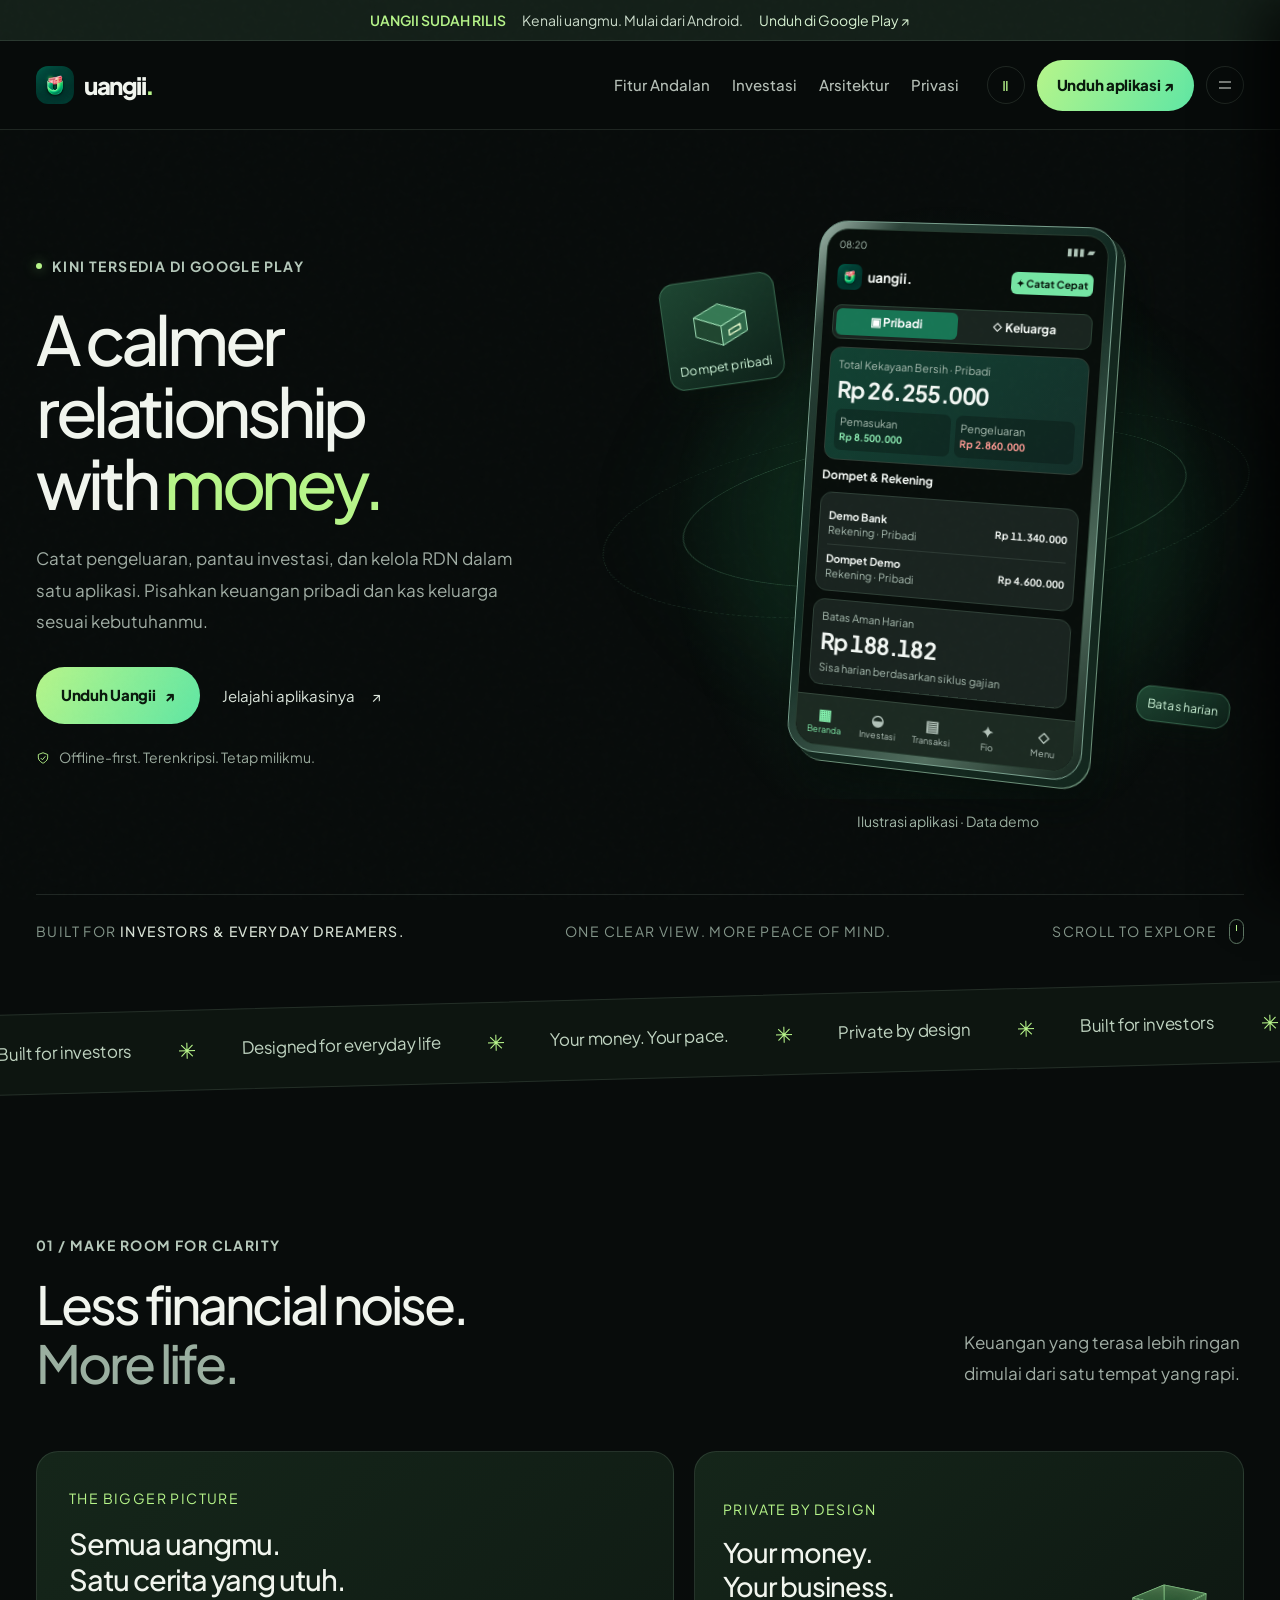
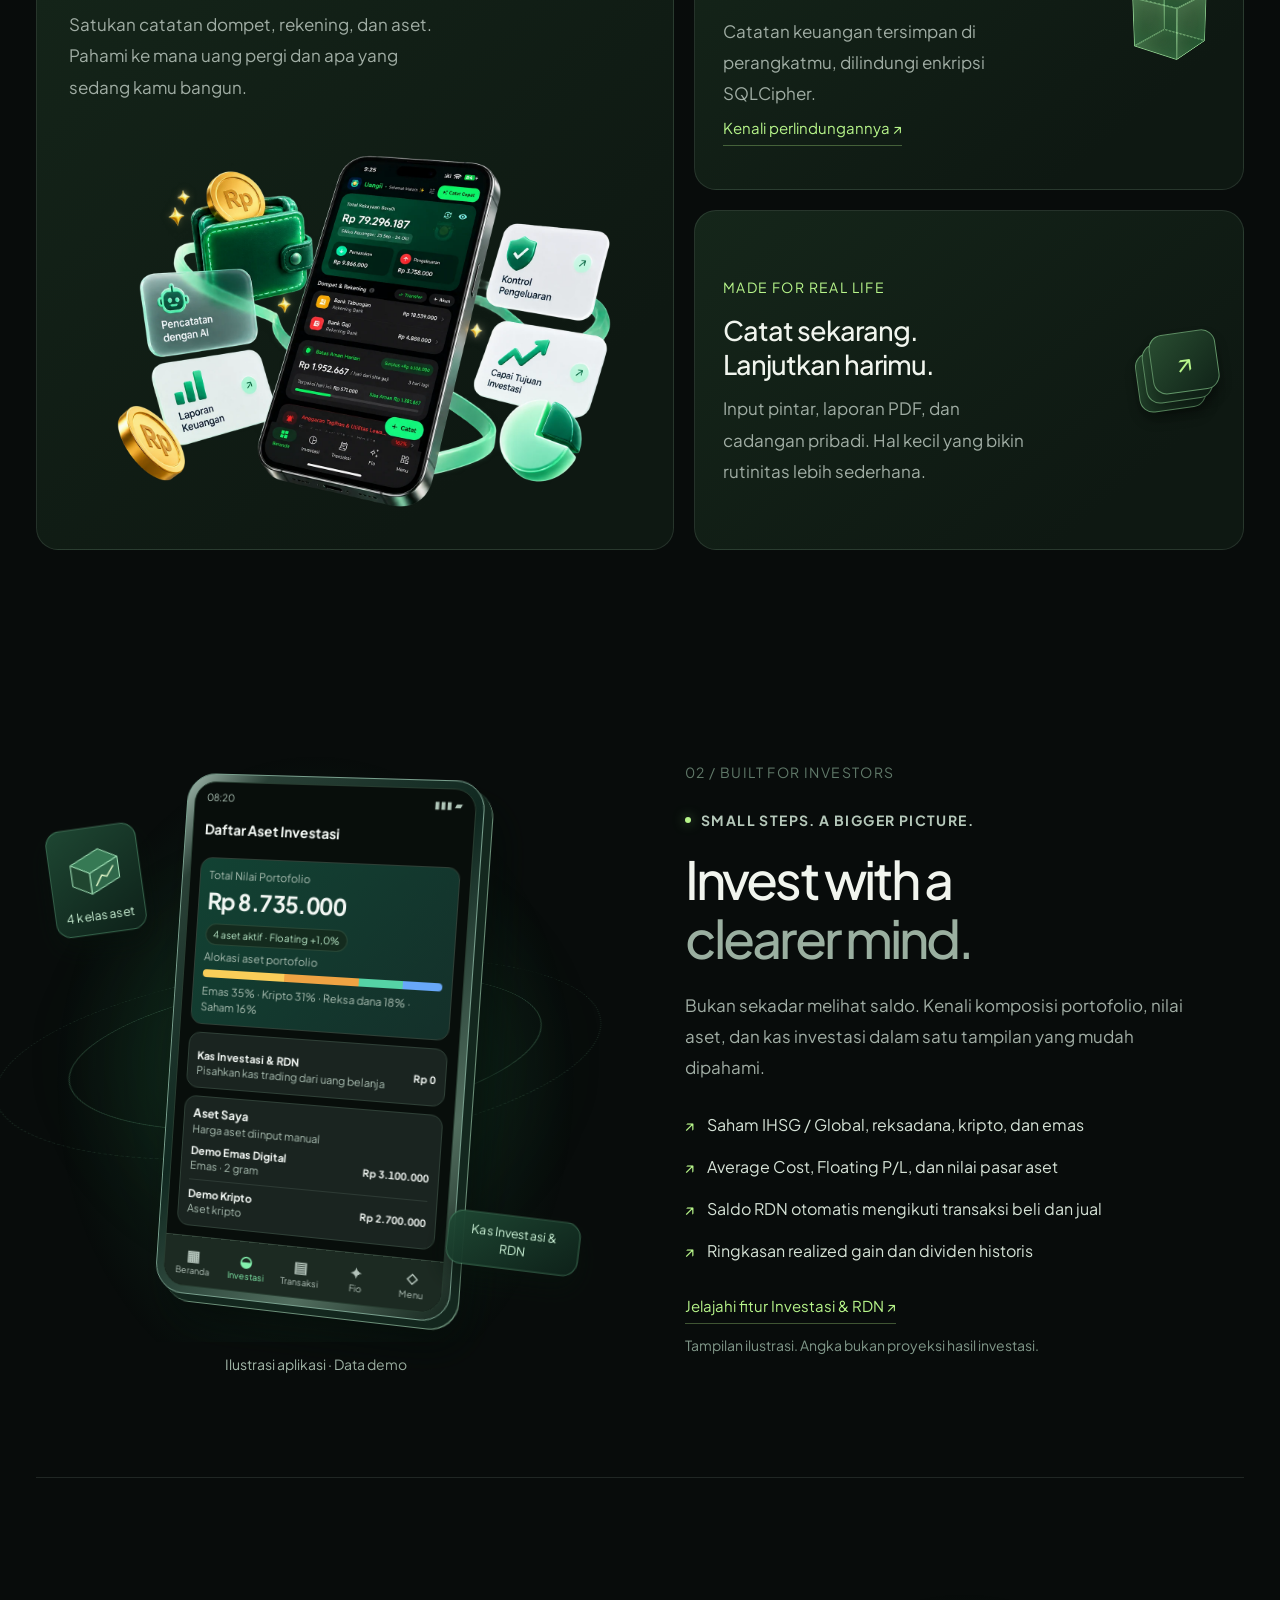
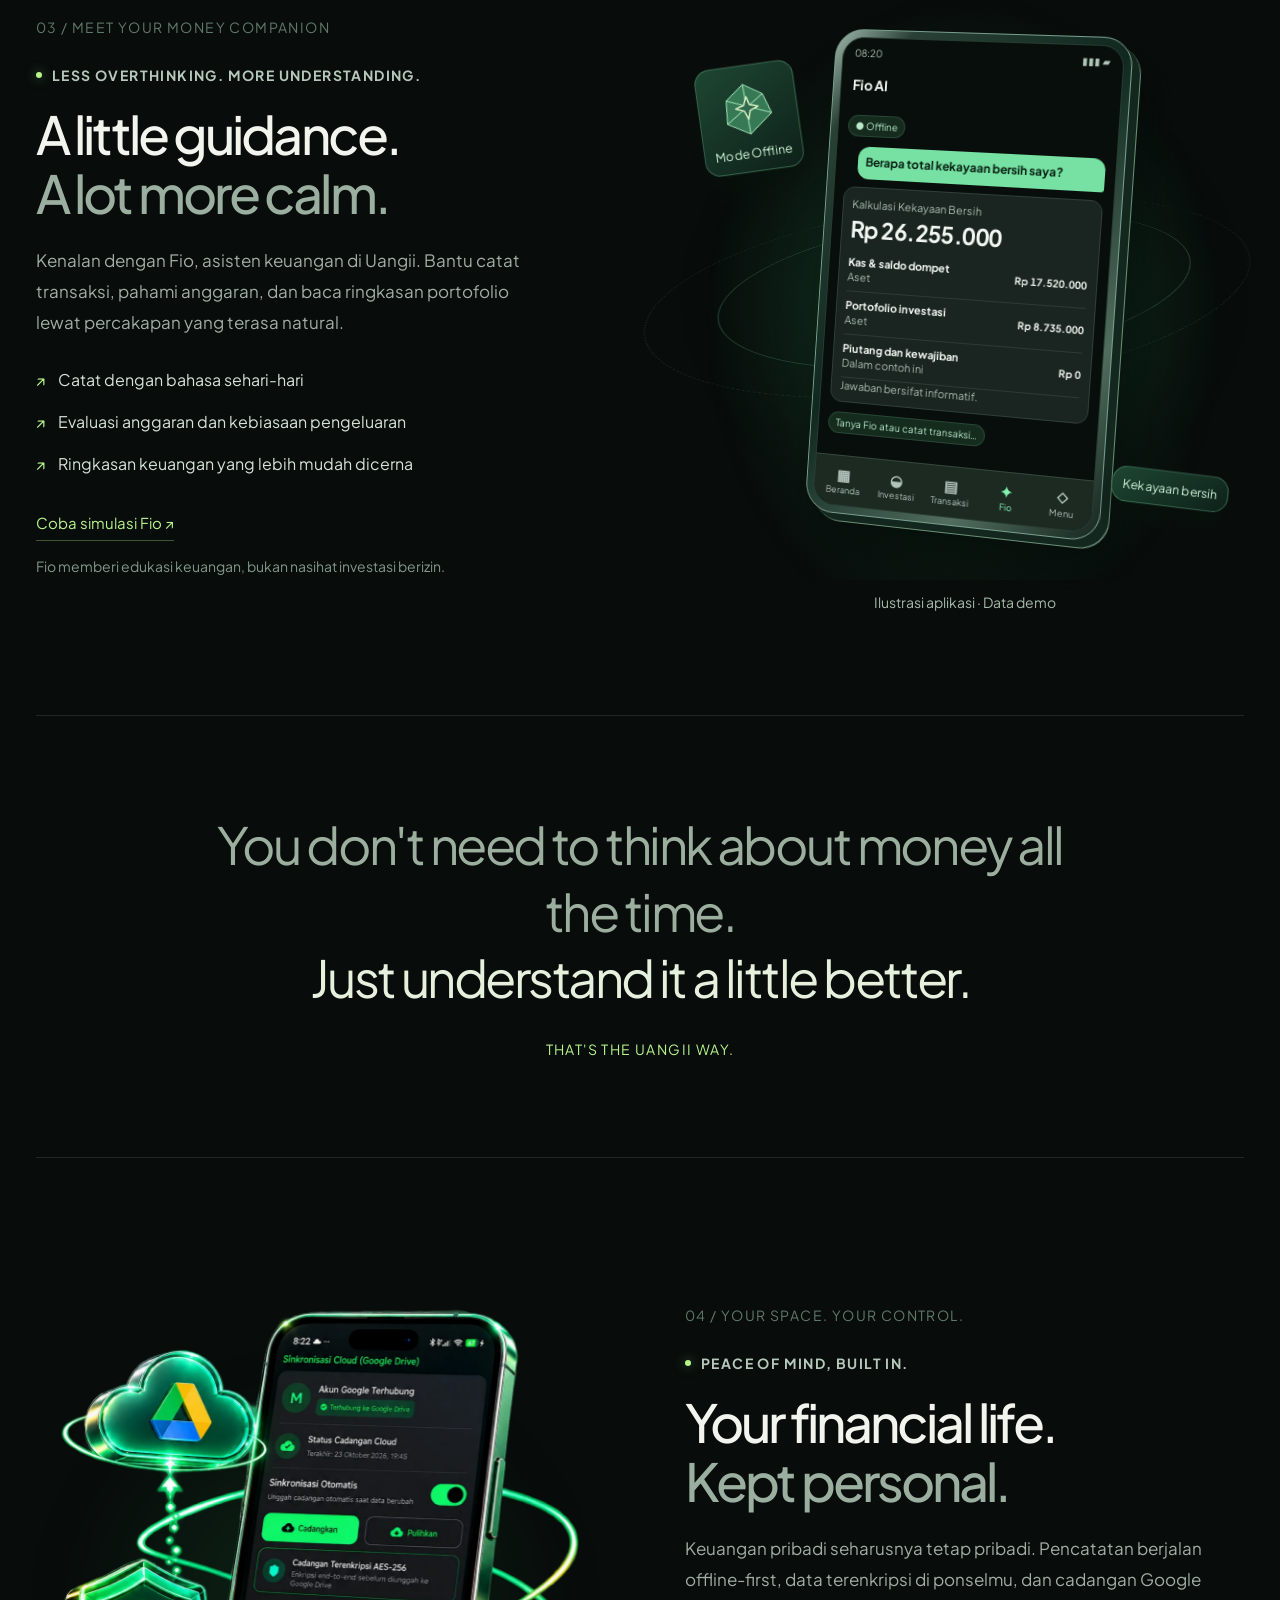
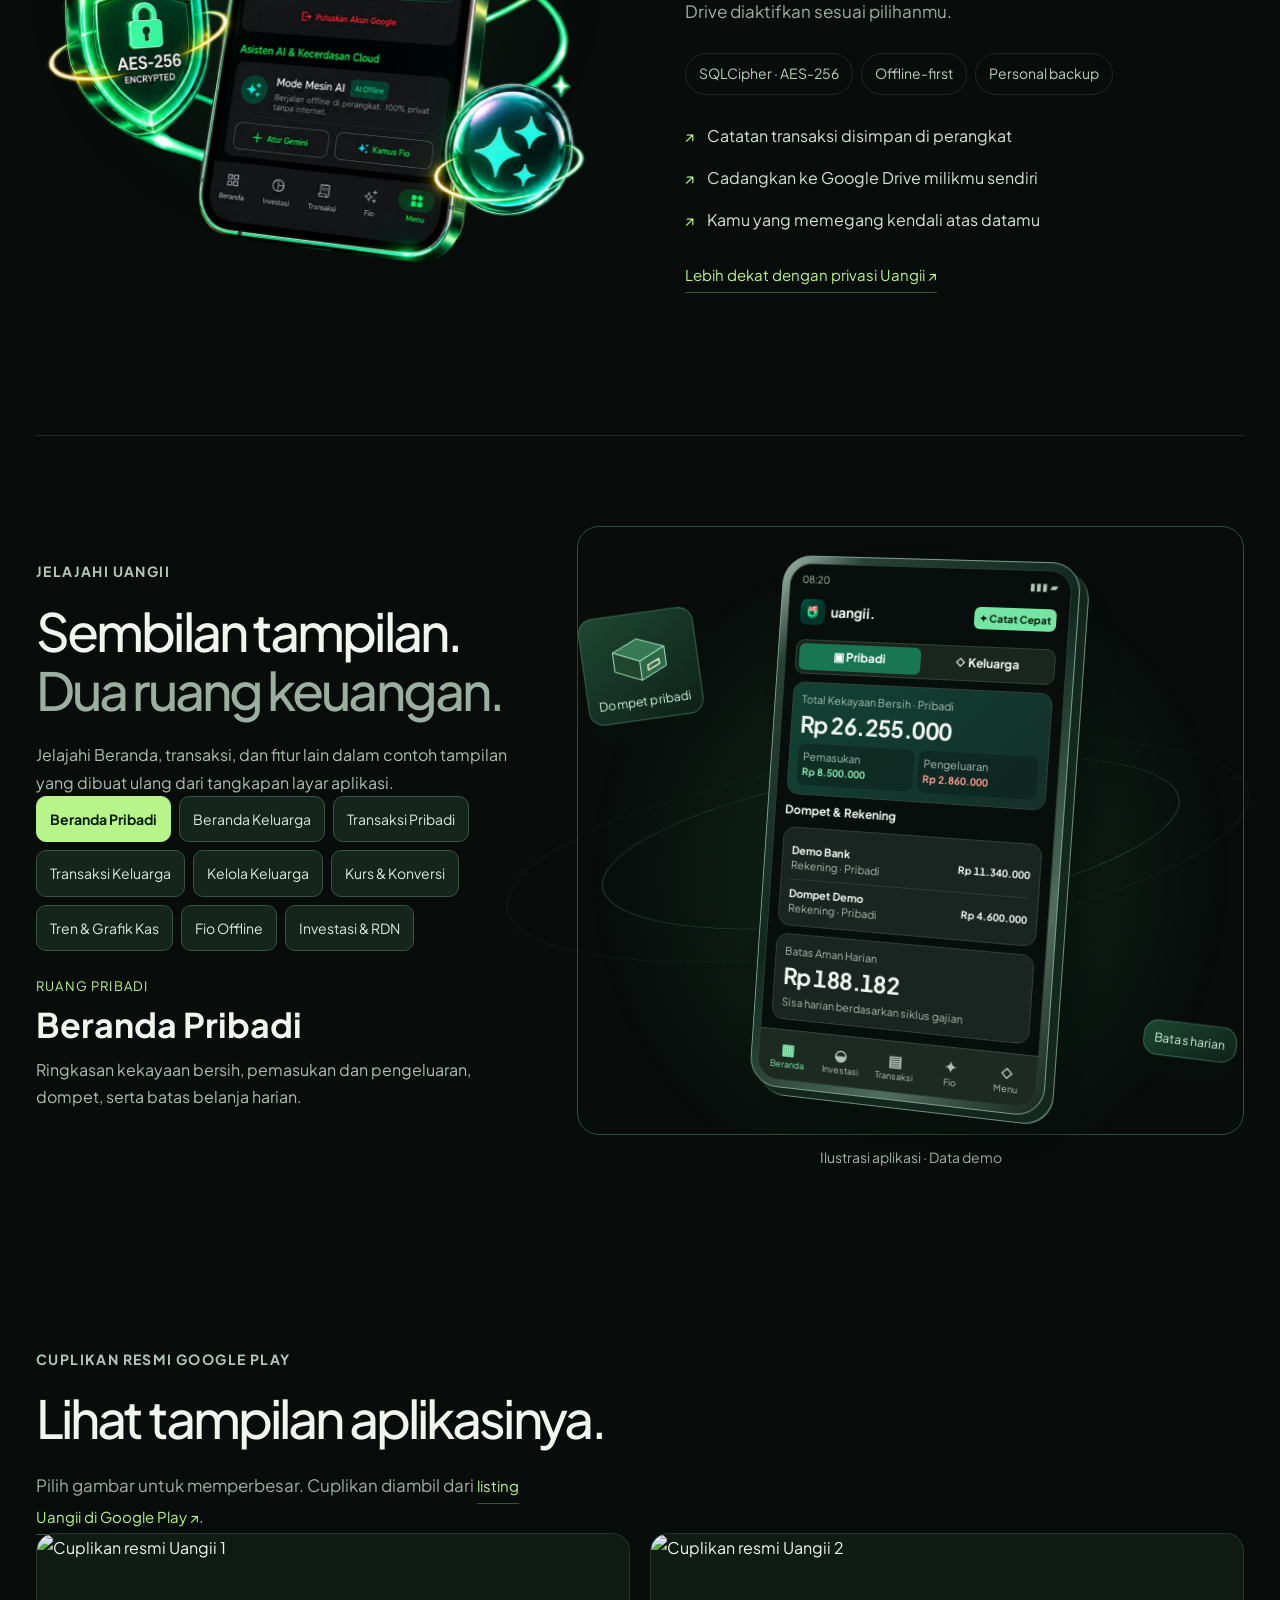
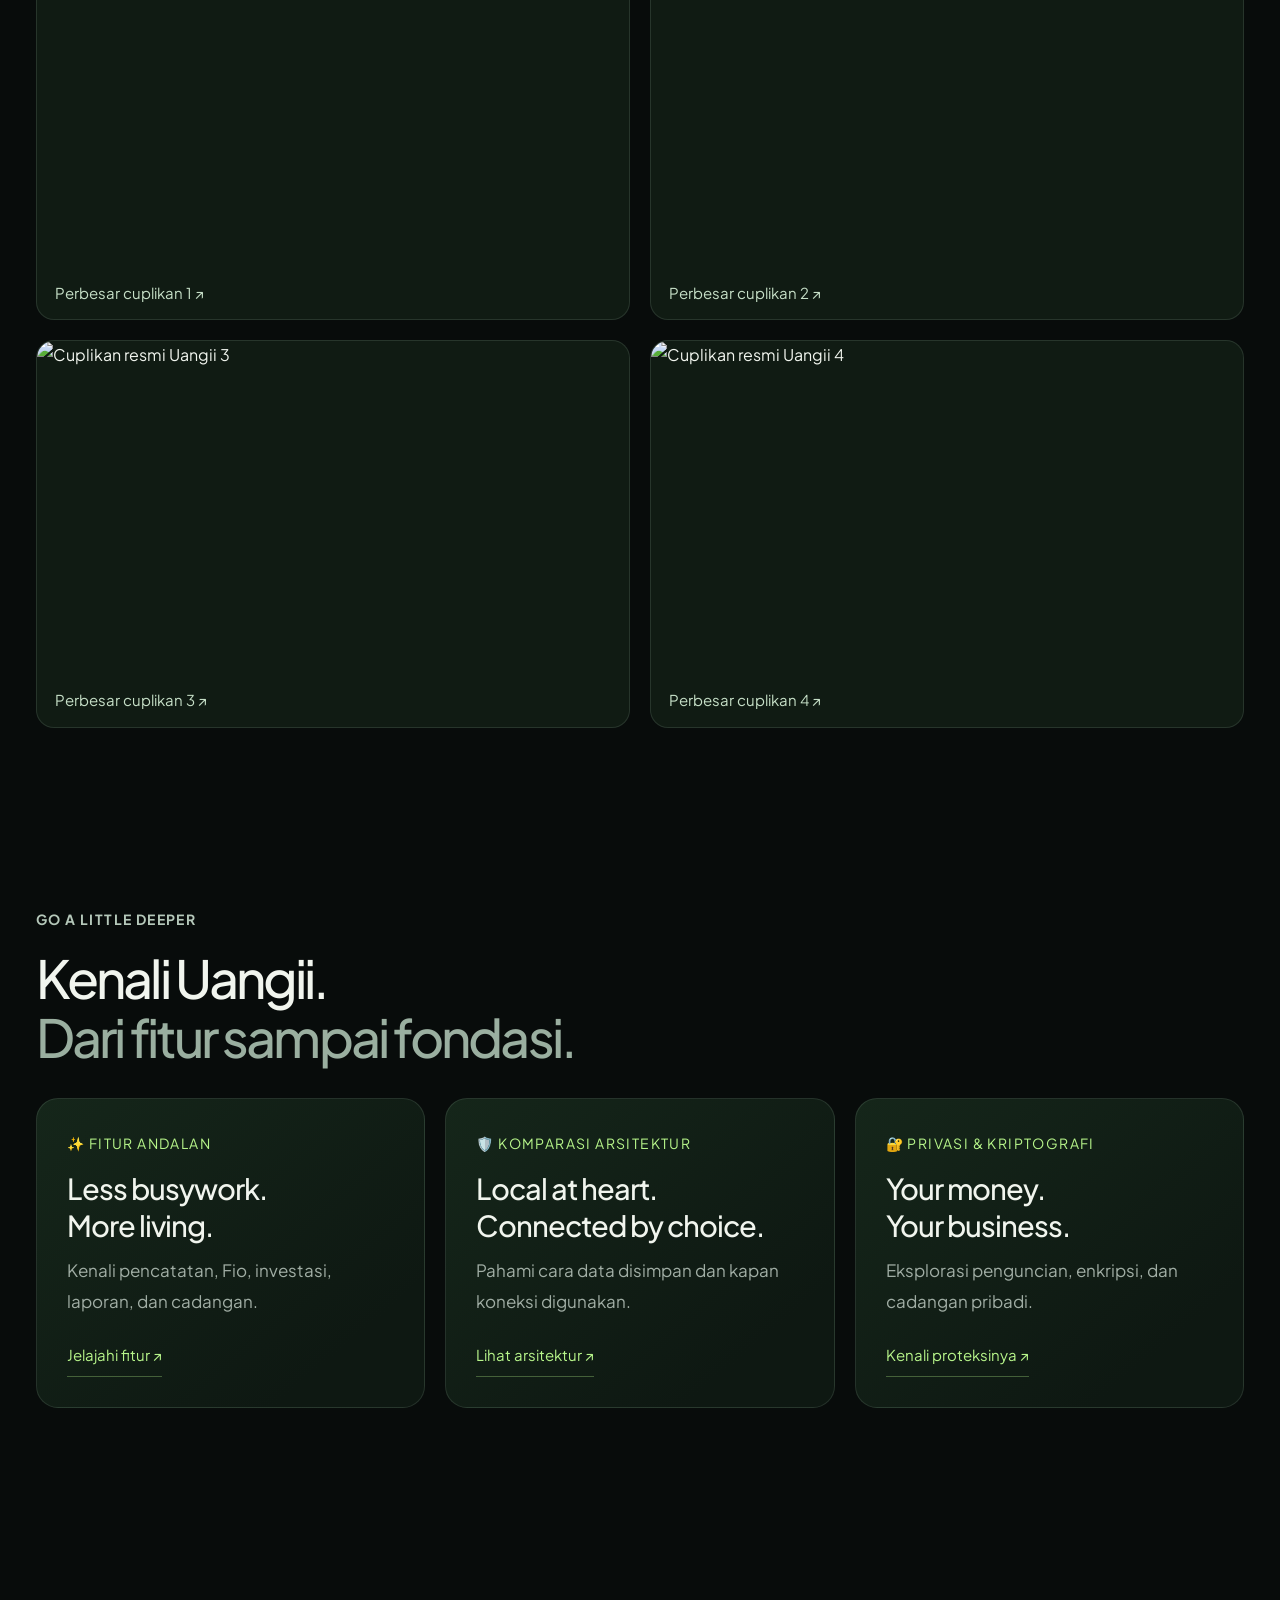
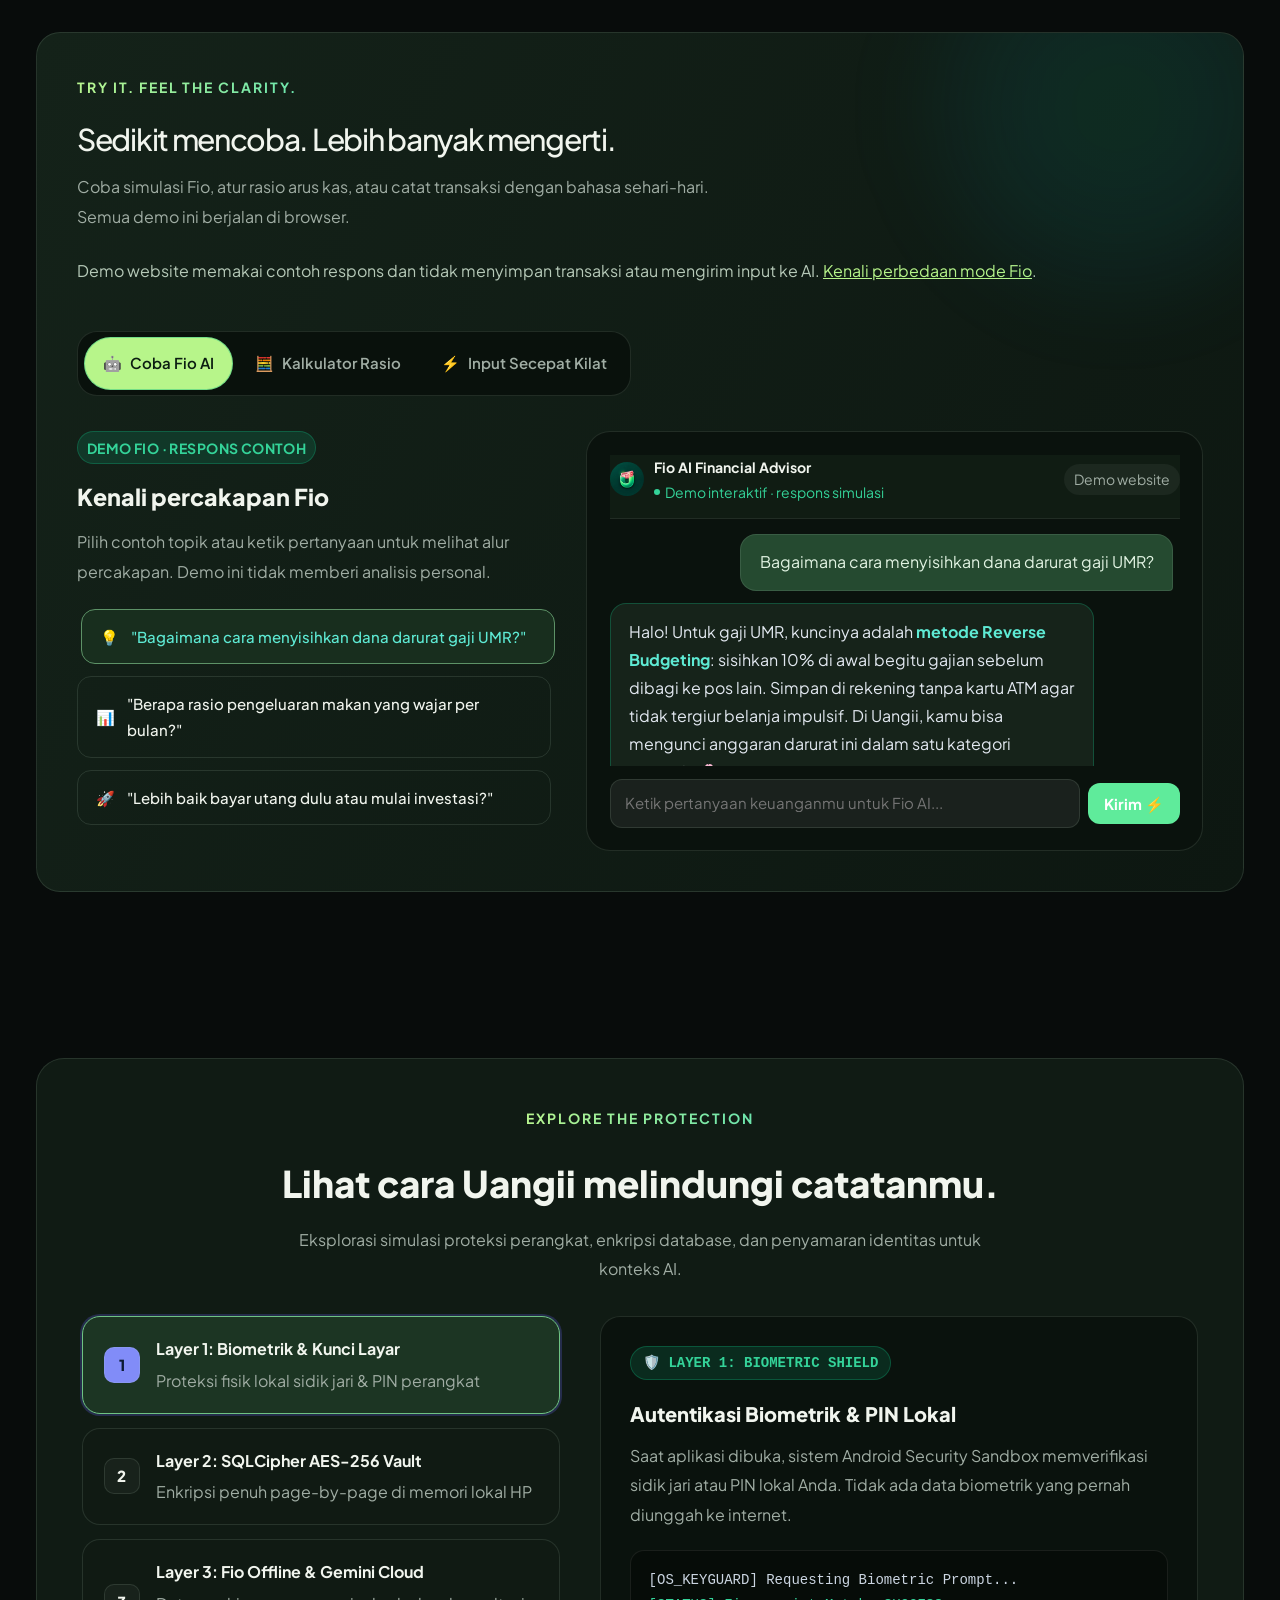
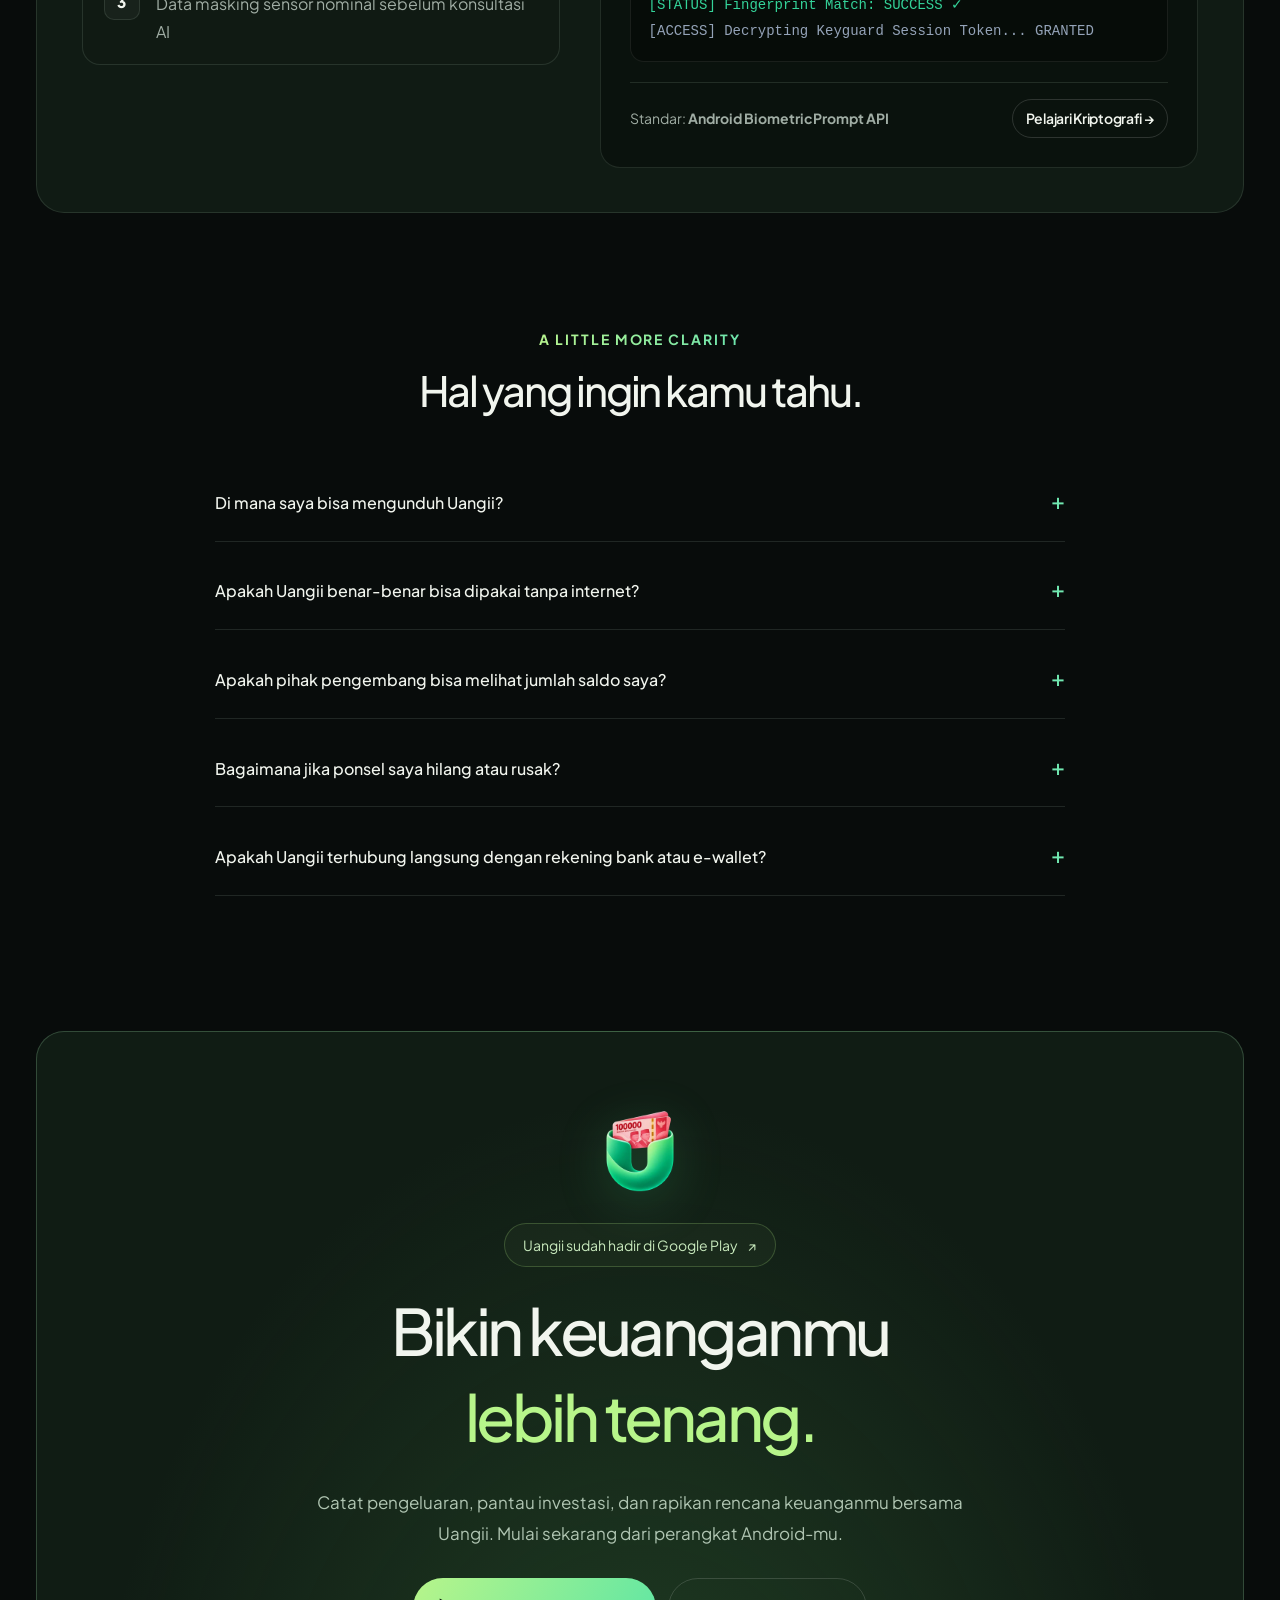
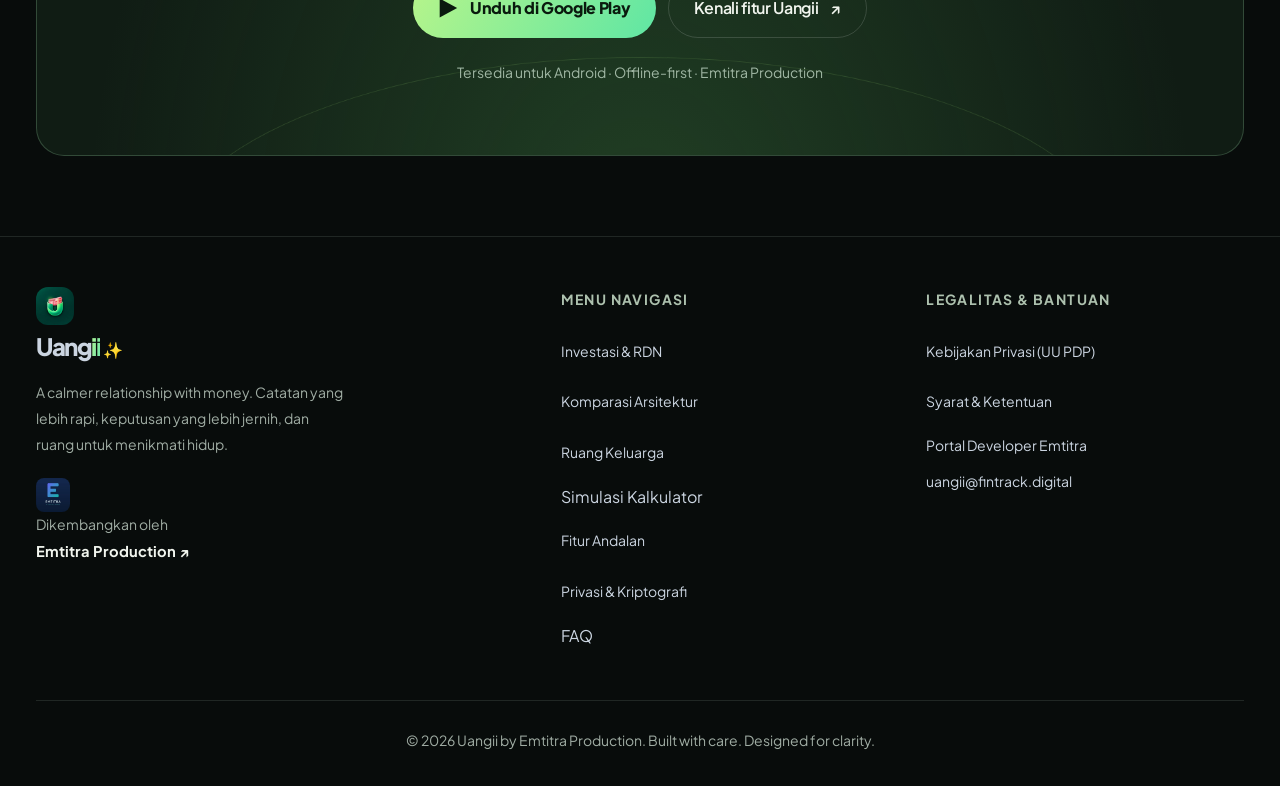
==== uangii/index.html @ e1e202ba "Add screenshot-inspired 3D Uangii product tour" ====
<!DOCTYPE html>
<html lang="id">

<head>
  <meta charset="UTF-8">
  <meta name="viewport" content="width=device-width, initial-scale=1.0, maximum-scale=5.0">
  <title>Uangii — A Calmer Relationship with Money</title>
  <meta name="description" content="A calmer relationship with money. Catat keuangan, pahami portofolio, dan temukan kejernihan bersama Uangii dan Fio AI. Offline-first, terenkripsi, tetap milikmu.">
  <meta name="theme-color" content="#080c0b">
  <meta property="og:title" content="Uangii — A Calmer Relationship with Money">
  <meta property="og:description" content="Built for investors. Designed for everyday life. Kenali uangmu dengan lebih jernih bersama Uangii.">
  <meta property="og:image" content="https://fintrack.digital/uangii/assets/brand/uangii-social.jpg">
  <meta property="og:type" content="website">
  <link rel="icon" href="assets/brand/favicon.png">

  <link rel="preconnect" href="https://fonts.googleapis.com">
  <link rel="preconnect" href="https://fonts.gstatic.com" crossorigin>
  <link href="https://fonts.googleapis.com/css2?family=Plus+Jakarta+Sans:wght@400;500;600;700;800&display=swap"
    rel="stylesheet">

  <link rel="stylesheet" href="home.css">
  <noscript><style>.reveal{opacity:1!important;transform:none!important}</style></noscript>
  <link rel="stylesheet" href="redesign.css">
  <link rel="stylesheet" href="readability.css">
<link rel="stylesheet" href="launch.css">
<link rel="canonical" href="https://fintrack.digital/uangii/">
<link rel="stylesheet" href="catalog.css">
<link rel="stylesheet" href="app-scenes.css">
<script src="app-scenes.js" defer></script>
</head>

<body>
  <div class="u-grain" aria-hidden="true"></div>
  <div class="bg-orbs">
    <div class="grid-bg"></div>
    <div class="orb a"></div>
    <div class="orb b"></div>
    <div class="orb c"></div>
  </div>

  <!-- TOP SCROLL PROGRESS BAR -->
  <div id="scrollProgressBar" class="scroll-progress-bar"></div>

  <!-- TOP ANNOUNCEMENT BAR (PRE-RELEASE NOTICE) -->
  <aside class="top-announcement" aria-label="Uangii tersedia di Google Play"><div class="wrap launch-available"><strong>UANGII SUDAH RILIS</strong><span>Kenali uangmu. Mulai dari Android.</span><a href="https://play.google.com/store/apps/details?id=com.ftrackpro.financetracker.emtitra" target="_blank" rel="noopener noreferrer">Unduh di Google Play ↗</a></div></aside>

  <header id="header"><div class="wrap nav"><a class="brand" href="#home" onclick="showTab('home')" aria-label="Uangii — Beranda"><img src="assets/brand/uangii-icon.webp" width="38" height="38" alt=""><span class="brand-name">uangii<span style="color:#b7f58a">.</span></span></a><nav class="nav-links" aria-label="Navigasi utama"><a class="nav-btn" href="fitur.html">Fitur Andalan</a><a class="nav-btn" href="investasi.html">Investasi</a><a class="nav-btn" href="arsitektur.html">Arsitektur</a><a class="nav-btn" href="privasi.html">Privasi</a></nav><div class="nav-right"><button class="u-motion" id="motionToggle" aria-label="Jeda animasi" aria-pressed="false" title="Jeda animasi">Ⅱ</button><a type="button" class="btn btn-primary nav-app-btn" href="https://play.google.com/store/apps/details?id=com.ftrackpro.financetracker.emtitra" target="_blank" rel="noopener noreferrer">Unduh aplikasi ↗</a><button class="menu-toggle" aria-label="Buka menu" onclick="toggleNav(true)"><svg viewBox="0 0 24 24" fill="none" stroke="currentColor" stroke-width="1.5" aria-hidden="true"><path d="M4 8h16M4 16h16"/></svg></button></div></div></header>

  <!-- Flyout Nav Drawer (Untuk Komputer & HP) -->
  <div class="nav-overlay" id="navOverlay" onclick="toggleNav(false)"></div>
  <aside class="nav-drawer" id="navDrawer" aria-label="Menu Navigasi">
    <div class="drawer-head">
      <div style="display:flex;align-items:center;gap:.6rem;min-width:0;">
        <img src="assets/brand/uangii-icon.webp" alt="Uangii"
          style="width:28px;height:28px;border-radius:8px;flex-shrink:0;">
        <strong style="font-size:1.05rem;white-space:nowrap;font-weight:800;letter-spacing:-.01em;">
          <span>Uang<span class="grad-text">ii</span></span> <span
            style="font-size:.9rem;color:var(--muted);font-weight:600;margin-left:.25rem;">Menu</span>
        </strong>
      </div>
      <button class="drawer-close" aria-label="Tutup Menu" onclick="toggleNav(false)">✕</button>
    </div>
    <div class="drawer-menu">
<a class="drawer-item" href="investasi.html"><span class="icon" aria-hidden="true">↗</span> Investasi &amp; RDN</a>
      <button class="drawer-item active" id="btn-home" onclick="showTab('home')"><span class="icon">🏠</span>
        Beranda</button>
      <a class="drawer-item" id="btn-drawer-fitur" href="fitur.html"><span class="icon">✨</span>
        Fitur Andalan</a>
      <a class="drawer-item" id="btn-drawer-komparasi" href="arsitektur.html"><span
          class="icon">🛡️</span> Komparasi Arsitektur</a>
      <a class="drawer-item" id="btn-drawer-keamanan" href="privasi.html"><span
          class="icon">🔐</span> Privasi & Kriptografi</a>
      <button class="drawer-item" onclick="goSection('interactive-studio')"><span class="icon">✨</span> Interactive Studio</button>
      <button class="drawer-item" onclick="goSection('faq')"><span class="icon">❓</span> Tanya Jawab (FAQ)</button>
      <a class="drawer-item" id="btn-privacy" href="kebijakan-privasi.html"><span class="icon">📜</span> Kebijakan
        Privasi</a>
      <a class="drawer-item" id="btn-terms" href="ketentuan.html"><span class="icon">⚖️</span> Syarat &
        Ketentuan</a>
    </div>
    <div class="drawer-foot">
      <a class="btn btn-primary" style="width:100%;font-size:.9rem;padding:.75rem;" href="https://play.google.com/store/apps/details?id=com.ftrackpro.financetracker.emtitra" target="_blank" rel="noopener noreferrer">Dapatkan Aplikasi 🚀</a>
      <a class="dev-badge" href="../" style="margin-top:0;justify-content:center;width:100%;"
        title="Kunjungi Website Developer Emtitra Production">
        <img src="assets/logo dev.jpg" alt="Emtitra Production" style="width:24px!important;height:24px!important;">
        <span style="font-size:.875rem;font-weight:600;color:var(--text);">Emtitra Production ↗</span>
      </a>
    </div>
  </aside>

  <main><div class="wrap legacy-document" id="privacy">Dokumen dipindahkan ke <a href="kebijakan-privasi.html">Kebijakan Privasi Uangii</a>.</div><div class="wrap legacy-document" id="terms">Dokumen dipindahkan ke <a href="ketentuan.html">Ketentuan Layanan Uangii</a>.</div>
    <!-- ================= HOME ================= -->
    <div id="section-home" class="page active">
  <div class="wrap">
    <section class="u-hero" aria-labelledby="heroTitle">
      <div class="u-hero-copy reveal">
        <span class="u-eyebrow"><i class="u-dot" aria-hidden="true"></i> KINI TERSEDIA DI GOOGLE PLAY</span>
        <h1 id="heroTitle">A calmer<br>relationship<br>with <em>money.</em></h1>
        <p>Catat pengeluaran, pantau investasi, dan kelola RDN dalam satu aplikasi. Pisahkan keuangan pribadi dan kas keluarga sesuai kebutuhanmu.</p>
        <div class="u-actions"><a class="btn btn-primary" href="https://play.google.com/store/apps/details?id=com.ftrackpro.financetracker.emtitra" target="_blank" rel="noopener noreferrer">Unduh Uangii <span aria-hidden="true">↗</span></a><button class="u-text-link" onclick="goSection('product-tour')">Jelajahi aplikasinya <span aria-hidden="true">↗</span></button></div>
        <div class="u-hero-note"><svg viewBox="0 0 24 24" fill="none" stroke="currentColor" stroke-width="1.6" aria-hidden="true"><path d="M12 3 4 6v6c0 5 8 9 8 9s8-4 8-9V6Z"/><path d="m8 12 3 3 5-6"/></svg> Offline-first. Terenkripsi. Tetap milikmu.</div>
      </div>
      <div class="us-mount u-hero-art"><div data-app-scene="personal"><p class="us-example">Ilustrasi tampilan aplikasi Uangii.</p></div><p class="us-art-note">Ilustrasi aplikasi · Data demo</p></div>
    </section>
    <div class="u-hero-bottom"><span>BUILT FOR <strong>INVESTORS & EVERYDAY DREAMERS.</strong></span><span>ONE CLEAR VIEW. MORE PEACE OF MIND.</span><span class="u-scroll-label">SCROLL TO EXPLORE <i aria-hidden="true"></i></span></div>
  </div>
  <div class="u-marquee" aria-label="Built for investors. Designed for everyday life. Your money. Your pace. Private by design."><div class="u-marquee-track" aria-hidden="true"><div class="u-marquee-set"><span>Built for investors</span><b>✳</b><span>Designed for everyday life</span><b>✳</b><span>Your money. Your pace.</span><b>✳</b><span>Private by design</span><b>✳</b></div><div class="u-marquee-set"><span>Built for investors</span><b>✳</b><span>Designed for everyday life</span><b>✳</b><span>Your money. Your pace.</span><b>✳</b><span>Private by design</span><b>✳</b></div></div></div>
  <section class="wrap u-section" id="fitur">
    <div class="u-heading-row reveal"><div class="u-section-heading"><span class="u-eyebrow">01 / MAKE ROOM FOR CLARITY</span><h2>Less financial noise.<br><em>More life.</em></h2></div><p>Keuangan yang terasa lebih ringan dimulai dari satu tempat yang rapi.</p></div>
    <div class="u-overview-grid">
      <article class="u-panel u-panel-main reveal"><div class="u-panel-copy"><small>The bigger picture</small><h3>Semua uangmu.<br>Satu cerita yang utuh.</h3><p>Satukan catatan dompet, rekening, dan aset. Pahami ke mana uang pergi dan apa yang sedang kamu bangun.</p></div><img src="assets/redesign/fintech-overview.webp" alt="Ilustrasi 3D Uangii untuk pencatatan, laporan keuangan, kontrol pengeluaran, dan tujuan investasi" width="1536" height="1024" loading="lazy" decoding="async"></article>
      <div class="u-panel-stack"><article class="u-panel u-mini-panel reveal u-delay"><div class="u-panel-copy"><small>Private by design</small><h3>Your money.<br>Your business.</h3><p>Catatan keuangan tersimpan di perangkatmu, dilindungi enkripsi SQLCipher.</p><button class="u-story-link" onclick="goSection('keamanan')">Kenali perlindungannya ↗</button></div><div class="u-glyph" aria-hidden="true"><div class="u-cube"><span></span><span></span><span></span><span></span><span></span><span></span></div></div></article><article class="u-panel u-mini-panel reveal u-delay"><div class="u-panel-copy"><small>Made for real life</small><h3>Catat sekarang.<br>Lanjutkan harimu.</h3><p>Input pintar, laporan PDF, dan cadangan pribadi. Hal kecil yang bikin rutinitas lebih sederhana.</p></div><div class="u-glyph" aria-hidden="true"><div class="u-stack-icon"><i></i><i></i><i>↗</i></div></div></article></div>
    </div>
  </section>
  <div class="wrap">
    <section class="u-story" id="investasi"><div class="us-mount u-story-image"><div data-app-scene="investments"><p class="us-example">Ilustrasi tampilan aplikasi Uangii.</p></div><p class="us-art-note">Ilustrasi aplikasi · Data demo</p></div><div class="u-story-copy reveal"><span class="u-section-number">02 / BUILT FOR INVESTORS</span><span class="u-eyebrow"><i class="u-dot" aria-hidden="true"></i> SMALL STEPS. A BIGGER PICTURE.</span><h2>Invest with a<br><em>clearer mind.</em></h2><p>Bukan sekadar melihat saldo. Kenali komposisi portofolio, nilai aset, dan kas investasi dalam satu tampilan yang mudah dipahami.</p><ul class="u-story-list"><li>Saham IHSG / Global, reksadana, kripto, dan emas</li><li>Average Cost, Floating P/L, dan nilai pasar aset</li><li>Saldo RDN otomatis mengikuti transaksi beli dan jual</li><li>Ringkasan realized gain dan dividen historis</li></ul><a class="u-story-link" href="investasi.html">Jelajahi fitur Investasi &amp; RDN ↗</a><small class="u-caption">Tampilan ilustrasi. Angka bukan proyeksi hasil investasi.</small></div></section>
    <section class="u-story" id="fio"><div class="u-story-copy reveal"><span class="u-section-number">03 / MEET YOUR MONEY COMPANION</span><span class="u-eyebrow"><i class="u-dot" aria-hidden="true"></i> LESS OVERTHINKING. MORE UNDERSTANDING.</span><h2>A little guidance.<br><em>A lot more calm.</em></h2><p>Kenalan dengan Fio, asisten keuangan di Uangii. Bantu catat transaksi, pahami anggaran, dan baca ringkasan portofolio lewat percakapan yang terasa natural.</p><ul class="u-story-list"><li>Catat dengan bahasa sehari-hari</li><li>Evaluasi anggaran dan kebiasaan pengeluaran</li><li>Ringkasan keuangan yang lebih mudah dicerna</li></ul><button class="u-story-link" onclick="goSection('interactive-studio')">Coba simulasi Fio ↗</button><small class="u-caption">Fio memberi edukasi keuangan, bukan nasihat investasi berizin.</small></div><div class="us-mount u-story-image"><div data-app-scene="fio"><p class="us-example">Ilustrasi tampilan aplikasi Uangii.</p></div><p class="us-art-note">Ilustrasi aplikasi · Data demo</p></div></section>
    <div class="u-quote reveal"><p>You don't need to think about money all the time.<br><em>Just understand it a little better.</em></p><span>THAT'S THE UANGII WAY.</span></div>
    <section class="u-story" id="keamanan"><div class="u-story-image reveal"><div class="u-tilt" data-tilt><img src="assets/redesign/cloud-security.webp" width="1122" height="1402" alt="Ilustrasi 3D pencadangan Google Drive dan proteksi enkripsi AES-256 Uangii" loading="lazy" decoding="async"></div></div><div class="u-story-copy reveal"><span class="u-section-number">04 / YOUR SPACE. YOUR CONTROL.</span><span class="u-eyebrow"><i class="u-dot" aria-hidden="true"></i> PEACE OF MIND, BUILT IN.</span><h2>Your financial life.<br><em>Kept personal.</em></h2><p>Keuangan pribadi seharusnya tetap pribadi. Pencatatan berjalan offline-first, data terenkripsi di ponselmu, dan cadangan Google Drive diaktifkan sesuai pilihanmu.</p><div class="u-chip-row"><span class="u-chip">SQLCipher · AES-256</span><span class="u-chip">Offline-first</span><span class="u-chip">Personal backup</span></div><ul class="u-story-list"><li>Catatan transaksi disimpan di perangkat</li><li>Cadangkan ke Google Drive milikmu sendiri</li><li>Kamu yang memegang kendali atas datamu</li></ul><a class="u-story-link" href="privasi.html">Lebih dekat dengan privasi Uangii ↗</a></div></section>
  </div>
  <section class="wrap u-section us-tour" id="product-tour" data-app-tour="personal family transactions familyTransactions members exchange trend fio investments" aria-labelledby="product-tour-title">
<div class="us-tour-layout"><div class="us-tour-copy"><span class="u-eyebrow">JELAJAHI UANGII</span><h2 id="product-tour-title">Sembilan tampilan.<br><em>Dua ruang keuangan.</em></h2><p class="us-example">Jelajahi Beranda, transaksi, dan fitur lain dalam contoh tampilan yang dibuat ulang dari tangkapan layar aplikasi.</p><div class="us-tour-controls" data-tour-controls role="group" aria-label="Pilih tampilan aplikasi" hidden></div><div class="us-tour-summary" data-tour-summary aria-live="polite" aria-atomic="true"><small>ILUSTRASI TAMPILAN</small><h3>Kenali Uangii</h3><p>Pilih layar untuk melihat contoh fitur.</p></div></div><div class="us-tour-view"><div data-tour-view><p class="us-example">Lihat <a class="u-story-link" href="https://play.google.com/store/apps/details?id=com.ftrackpro.financetracker.emtitra">cuplikan aplikasi di Google Play ↗</a>.</p></div><p class="us-art-note">Ilustrasi aplikasi · Data demo</p></div></div></section>

  <section class="wrap u-section" id="cuplikan"><div class="u-section-heading"><span class="u-eyebrow">CUPLIKAN RESMI GOOGLE PLAY</span><h2>Lihat tampilan aplikasinya.</h2><p>Pilih gambar untuk memperbesar. Cuplikan diambil dari <a class="u-story-link" href="https://play.google.com/store/apps/details?id=com.ftrackpro.financetracker.emtitra" target="_blank" rel="noopener noreferrer">listing Uangii di Google Play ↗</a>.</p></div><div class="release-gallery"><a data-release-screenshot href="https://play-lh.googleusercontent.com/rNmimVb8h2ekdaIfUhZ_w8ro6B5Y6vFiic3ANP41Wc02xAQgn8G97sagfG0-M6-faQcRqDS6omAXez8e4kZYNw=w1052-h592"><img src="https://play-lh.googleusercontent.com/rNmimVb8h2ekdaIfUhZ_w8ro6B5Y6vFiic3ANP41Wc02xAQgn8G97sagfG0-M6-faQcRqDS6omAXez8e4kZYNw=w526-h296" srcset="https://play-lh.googleusercontent.com/rNmimVb8h2ekdaIfUhZ_w8ro6B5Y6vFiic3ANP41Wc02xAQgn8G97sagfG0-M6-faQcRqDS6omAXez8e4kZYNw=w526-h296 526w, https://play-lh.googleusercontent.com/rNmimVb8h2ekdaIfUhZ_w8ro6B5Y6vFiic3ANP41Wc02xAQgn8G97sagfG0-M6-faQcRqDS6omAXez8e4kZYNw=w1052-h592 1052w" sizes="(max-width:600px) calc(100vw - 40px), (max-width:1280px) 46vw, 590px" width="526" height="296" loading="lazy" decoding="async" alt="Cuplikan resmi Uangii 1"><span>Perbesar cuplikan 1 ↗</span></a><a data-release-screenshot href="https://play-lh.googleusercontent.com/Oy9njPpzve_ZHtY4w_5QipOHuwxuDFcnLx6-6y8ToA_FlvrafIKPTYeGEXyPVaEGu1KZEIeEoo0j4Z9bh2Vqrg=w1052-h592"><img src="https://play-lh.googleusercontent.com/Oy9njPpzve_ZHtY4w_5QipOHuwxuDFcnLx6-6y8ToA_FlvrafIKPTYeGEXyPVaEGu1KZEIeEoo0j4Z9bh2Vqrg=w526-h296" srcset="https://play-lh.googleusercontent.com/Oy9njPpzve_ZHtY4w_5QipOHuwxuDFcnLx6-6y8ToA_FlvrafIKPTYeGEXyPVaEGu1KZEIeEoo0j4Z9bh2Vqrg=w526-h296 526w, https://play-lh.googleusercontent.com/Oy9njPpzve_ZHtY4w_5QipOHuwxuDFcnLx6-6y8ToA_FlvrafIKPTYeGEXyPVaEGu1KZEIeEoo0j4Z9bh2Vqrg=w1052-h592 1052w" sizes="(max-width:600px) calc(100vw - 40px), (max-width:1280px) 46vw, 590px" width="526" height="296" loading="lazy" decoding="async" alt="Cuplikan resmi Uangii 2"><span>Perbesar cuplikan 2 ↗</span></a><a data-release-screenshot href="https://play-lh.googleusercontent.com/zPYV7wwlO4Z93QlI7KpL6GPkL2aJiam3dpzpgdoL8Kl8yzr5V6LYv1mA6Rcv7VKWgslyS5p-L6WMpq1Uj9NK=w1052-h592"><img src="https://play-lh.googleusercontent.com/zPYV7wwlO4Z93QlI7KpL6GPkL2aJiam3dpzpgdoL8Kl8yzr5V6LYv1mA6Rcv7VKWgslyS5p-L6WMpq1Uj9NK=w526-h296" srcset="https://play-lh.googleusercontent.com/zPYV7wwlO4Z93QlI7KpL6GPkL2aJiam3dpzpgdoL8Kl8yzr5V6LYv1mA6Rcv7VKWgslyS5p-L6WMpq1Uj9NK=w526-h296 526w, https://play-lh.googleusercontent.com/zPYV7wwlO4Z93QlI7KpL6GPkL2aJiam3dpzpgdoL8Kl8yzr5V6LYv1mA6Rcv7VKWgslyS5p-L6WMpq1Uj9NK=w1052-h592 1052w" sizes="(max-width:600px) calc(100vw - 40px), (max-width:1280px) 46vw, 590px" width="526" height="296" loading="lazy" decoding="async" alt="Cuplikan resmi Uangii 3"><span>Perbesar cuplikan 3 ↗</span></a><a data-release-screenshot href="https://play-lh.googleusercontent.com/y1V9uVhPDbfsl4egYgWM-P6P8N22RrjXfmujiRytIo6TqbZLjsKjwSXx_4eOSv4g4U-JYsqEHnZI9QlUa6ndcg=w1052-h592"><img src="https://play-lh.googleusercontent.com/y1V9uVhPDbfsl4egYgWM-P6P8N22RrjXfmujiRytIo6TqbZLjsKjwSXx_4eOSv4g4U-JYsqEHnZI9QlUa6ndcg=w526-h296" srcset="https://play-lh.googleusercontent.com/y1V9uVhPDbfsl4egYgWM-P6P8N22RrjXfmujiRytIo6TqbZLjsKjwSXx_4eOSv4g4U-JYsqEHnZI9QlUa6ndcg=w526-h296 526w, https://play-lh.googleusercontent.com/y1V9uVhPDbfsl4egYgWM-P6P8N22RrjXfmujiRytIo6TqbZLjsKjwSXx_4eOSv4g4U-JYsqEHnZI9QlUa6ndcg=w1052-h592 1052w" sizes="(max-width:600px) calc(100vw - 40px), (max-width:1280px) 46vw, 590px" width="526" height="296" loading="lazy" decoding="async" alt="Cuplikan resmi Uangii 4"><span>Perbesar cuplikan 4 ↗</span></a></div><dialog class="release-lightbox" id="releaseScreenshotDialog" aria-label="Cuplikan aplikasi Uangii"><form method="dialog"><button type="submit" class="btn btn-ghost" autofocus>Tutup cuplikan</button></form><img alt=""></dialog></section><section class="wrap u-section" id="explore-pages"><div class="u-section-heading"><span class="u-eyebrow">GO A LITTLE DEEPER</span><h2>Kenali Uangii.<br><em>Dari fitur sampai fondasi.</em></h2></div><div class="u-page-links"><article class="u-panel"><div class="u-panel-copy"><small>✨ Fitur Andalan</small><h3>Less busywork.<br>More living.</h3><p>Kenali pencatatan, Fio, investasi, laporan, dan cadangan.</p><a class="u-story-link" href="fitur.html">Jelajahi fitur ↗</a></div></article><article class="u-panel"><div class="u-panel-copy"><small>🛡️ Komparasi Arsitektur</small><h3>Local at heart.<br>Connected by choice.</h3><p>Pahami cara data disimpan dan kapan koneksi digunakan.</p><a class="u-story-link" href="arsitektur.html">Lihat arsitektur ↗</a></div></article><article class="u-panel"><div class="u-panel-copy"><small>🔐 Privasi &amp; Kriptografi</small><h3>Your money.<br>Your business.</h3><p>Eksplorasi penguncian, enkripsi, dan cadangan pribadi.</p><a class="u-story-link" href="privasi.html">Kenali proteksinya ↗</a></div></article></div></section>
<section class="wrap u-studio-wrap" id="interactive-studio">
        <div class="bento-studio-card reveal">
          <div class="bento-studio-header">
            <div class="bento-studio-title">
              <span class="eyebrow grad-text">Try it. Feel the clarity.</span>
              <h3>Sedikit mencoba. Lebih banyak mengerti.</h3>
              <p>Coba simulasi Fio, atur rasio arus kas, atau catat transaksi dengan bahasa sehari-hari. Semua demo ini berjalan di browser.</p>
            </div>
            <!-- BENTO 3 TABS SELECTOR -->
            <p class="studio-demo-note">Demo website memakai contoh respons dan tidak menyimpan transaksi atau mengirim input ke AI. <a href="kebijakan-privasi.html">Kenali perbedaan mode Fio</a>.</p><div class="bento-nav-tabs" role="tablist" aria-label="Pilih demo Studio">
              <button type="button" class="bento-tab-btn active" id="tabBtnFio" onclick="switchBentoStudioTab('fio', this)">
                <span>🤖</span> Coba Fio AI
              </button>
              <button type="button" class="bento-tab-btn" id="tabBtnCalc" onclick="switchBentoStudioTab('calc', this)">
                <span>🧮</span> Kalkulator Rasio
              </button>
              <button type="button" class="bento-tab-btn" id="tabBtnSmartInput" onclick="switchBentoStudioTab('smart-input', this)">
                <span>⚡</span> Input Secepat Kilat
              </button>
            </div>
          </div>

          <!-- TAB CONTENT 1: FIO AI CHAT SANDBOX -->
          <div id="bentoTabContent-fio" class="bento-tab-content active">
            <div class="fio-bento-grid">
              <div class="fio-sim-intro">
                <span class="badge-pill" style="margin-bottom:.8rem;display:inline-block;">DEMO FIO · RESPONS CONTOH</span>
                <h4 style="font-size:1.45rem;font-weight:800;color:var(--text);margin-bottom:.6rem;">Kenali percakapan Fio</h4>
                <p style="color:var(--muted);font-size:.92rem;line-height:1.6;margin-bottom:1.4rem;">
                  Pilih contoh topik atau ketik pertanyaan untuk melihat alur percakapan. Demo ini tidak memberi analisis personal.
                </p>
                <div class="prompt-pills">
                  <button type="button" class="prompt-btn active" onclick="simulateFio(0, this)">
                    <span>💡</span> "Bagaimana cara menyisihkan dana darurat gaji UMR?"
                  </button>
                  <button type="button" class="prompt-btn" onclick="simulateFio(1, this)">
                    <span>📊</span> "Berapa rasio pengeluaran makan yang wajar per bulan?"
                  </button>
                  <button type="button" class="prompt-btn" onclick="simulateFio(2, this)">
                    <span>🚀</span> "Lebih baik bayar utang dulu atau mulai investasi?"
                  </button>
                </div>
              </div>

              <div class="chat-mockup">
                <div class="chat-head">
                  <div style="display:flex;align-items:center;gap:.65rem;">
                    <img src="assets/brand/uangii-icon.webp" alt="Fio AI">
                    <div>
                      <strong style="font-size:.88rem;display:block;color:var(--text);">Fio AI Financial Advisor</strong>
                      <span style="font-size:.875rem;color:#34d399;display:flex;align-items:center;gap:.3rem;">
                        <span style="width:6px;height:6px;border-radius:50%;background:#34d399;display:inline-block;"></span>
                        Demo interaktif · respons simulasi
                      </span>
                    </div>
                  </div>
                  <span style="font-size:.875rem;padding:.2rem .6rem;background:rgba(255,255,255,.05);border-radius:999px;color:var(--muted);">Demo website</span>
                </div>

                <div class="chat-messages-box" id="chatMessages">
                  <div class="chat-bubble bubble-user" id="simUserBubble">
                    Bagaimana cara menyisihkan dana darurat gaji UMR?
                  </div>
                  <div class="chat-bubble bubble-ai" id="simAiBubble" aria-live="polite" aria-atomic="true">
                    Halo! Untuk gaji UMR, kuncinya adalah <strong>metode Reverse Budgeting</strong>: sisihkan 10% di awal begitu gajian sebelum dibagi ke pos lain. Simpan di rekening tanpa kartu ATM agar tidak tergiur belanja impulsif. Di Uangii, kamu bisa mengunci anggaran darurat ini dalam satu kategori terpisah! 🌸
                  </div>
                </div>

                <!-- Interactive Chat Input Sandbox -->
                <form class="chat-input-bar" onsubmit="handleLiveChatSubmit(event)">
                  <input type="text" id="liveChatInput" placeholder="Ketik pertanyaan keuanganmu untuk Fio AI..." autocomplete="off">
                  <button type="submit">Kirim ⚡</button>
                </form>
              </div>
            </div>
          </div>

          <!-- TAB CONTENT 2: FINANCIAL HEALTH CALCULATOR -->
          <div id="bentoTabContent-calc" class="bento-tab-content">
            <div class="calc-bento-grid">
              <div class="calc-left">
                <span class="badge-pill" style="margin-bottom:.8rem;display:inline-block;">METODE ANGGARAN 50/30/20</span>
                <h4 style="font-size:1.45rem;font-weight:800;color:var(--text);margin-bottom:.6rem;">Evaluasi Kesehatan Cashflow Pribadi 🌸</h4>
                <p style="color:var(--muted);font-size:.92rem;line-height:1.6;margin-bottom:1.8rem;">
                  Geser parameter nominal untuk mengetahui alokasi kebutuhan pokok, tabungan, dan rekomendasi rasio pengeluaran ideal:
                </p>

                <div class="slider-group">
                  <div class="slider-header">
                    <label for="rangeIncome">Pemasukan Bulanan:</label>
                    <strong id="valIncome">Rp 7.500.000</strong>
                  </div>
                  <input type="range" min="1000000" max="30000000" step="500000" value="7500000" id="rangeIncome"
                    class="custom-range" oninput="updateCalculator()">
                </div>

                <div class="slider-group">
                  <div class="slider-header">
                    <label for="rangeExpense">Pengeluaran Bulanan:</label>
                    <strong id="valExpense">Rp 4.500.000</strong>
                  </div>
                  <input type="range" min="500000" max="25000000" step="250000" value="4500000" id="rangeExpense"
                    class="custom-range" oninput="updateCalculator()">
                </div>
              </div>

              <div class="calc-result-box">
                <div class="calc-score-badge" id="calcBadge">✨ KONDISI: WANGI & STABIL</div>
                <h4 style="font-size:1rem;color:var(--muted);margin-bottom:.3rem;">Estimasi Tabungan Bulanan:</h4>
                <div style="font-size: clamp(1.8rem, 3.5vw, 2.4rem); font-weight:800; color:#34d399;" id="valSavings">Rp 3.000.000</div>
                <p style="font-size:.875rem;color:var(--muted);margin-bottom:1.4rem;" id="valRate">Tingkat Tabungan: 40% dari total pendapatan</p>

                <div class="calc-metrics">
                  <div class="calc-metric-item">
                    <small>Kebutuhan (Max 50%)</small>
                    <b id="valNeeds">Rp 3.750.000</b>
                  </div>
                  <div class="calc-metric-item">
                    <small>Investasi / Tabungan</small>
                    <b id="valInvest">Rp 1.500.000</b>
                  </div>
                </div>

                <div class="calc-advice" id="calcAdvice">
                  🌿 <strong>Rekomendasi Fio:</strong> Cash flow Anda sangat harum! Pastikan dana darurat minimal 3 bulan pengeluaran sudah terisi di instrumen likuid.
                </div>
              </div>
            </div>
          </div>

          <!-- TAB CONTENT 3: SMART INPUT SECEPAT KILAT SIMULATOR -->
          <div id="bentoTabContent-smart-input" class="bento-tab-content">
            <div class="smart-input-grid">
              <div class="smart-input-box">
                <span class="badge-pill" style="margin-bottom:.4rem;display:inline-block;">NATURAL LANGUAGE ON-DEVICE PARSER</span>
                <h4 style="font-size:1.45rem;font-weight:800;color:var(--text);margin-bottom:.4rem;">Catat Transaksi Secepat Bicara ⚡</h4>
                <p style="color:var(--muted);font-size:.9rem;line-height:1.5;margin-bottom:1rem;">
                  Ketik kalimat pengeluaran seperti biasa dalam bahasa Indonesia sehari-hari. Algoritma lokal Uangii langsung membedah nominal, pos kategori, dan dompet tanpa perlu klik tombol manual berulang kali:
                </p>

                <div class="smart-input-field-wrap">
                  <span class="smart-input-icon">✍️</span>
                  <input type="text" id="smartInputText" aria-label="Contoh teks transaksi" class="smart-input-field" placeholder='Contoh: "Beli Kopi Kenangan 28rb pakai QRIS BCA"' oninput="handleSmartInput(this.value)">
                </div>

                <div>
                  <small style="color:var(--muted);display:block;margin-bottom:.5rem;font-size:.875rem;">Coba klik contoh kalimat cepat:</small>
                  <div class="smart-quick-tags">
                    <button type="button" class="smart-tag-btn" onclick="fillSmartTag('Beli Kopi Kenangan 28rb pakai QRIS BCA')">☕ Kopi 28rb BCA</button>
                    <button type="button" class="smart-tag-btn" onclick="fillSmartTag('Bensin Pertamax 150.000 Tunai')">⛽ Bensin 150rb Tunai</button>
                    <button type="button" class="smart-tag-btn" onclick="fillSmartTag('Gaji bulanan masuk 8.500.000 Mandiri')">💰 Gaji 8.5jt Mandiri</button>
                    <button type="button" class="smart-tag-btn" onclick="fillSmartTag('Bayar Wifi Indihome 380rb')">🌐 Wifi 380rb</button>
                  </div>
                </div>
              </div>

              <!-- Real-time Parsed Result Card -->
              <div class="smart-parsed-card" id="smartParsedCard">
                <div style="display:flex;justify-content:space-between;align-items:center;">
                  <span class="parsed-badge" id="parsedTypeBadge" role="status">⚡ PEMETAAN OTOMATIS</span>
                  <span style="font-size:.875rem;color:#34d399;font-weight:600;">Demo di browser</span>
                </div>

                <div style="margin: .4rem 0;">
                  <small style="color:var(--muted);font-size:.875rem;text-transform:uppercase;letter-spacing:.05em;">Nominal Terdeteksi:</small>
                  <div style="font-size: clamp(1.6rem, 3vw, 2.2rem); font-weight:800; color:#f87171;" id="parsedAmount">-Rp 28.000</div>
                </div>

                <div class="parsed-row">
                  <span>Kategori Pos:</span>
                  <strong id="parsedCategory">🍔 Makanan & Minuman</strong>
                </div>
                <div class="parsed-row">
                  <span>Deskripsi / Merchant:</span>
                  <strong id="parsedDesc">Kopi Kenangan</strong>
                </div>
                <div class="parsed-row">
                  <span>Metode / Dompet:</span>
                  <strong id="parsedWallet">💳 QRIS BCA</strong>
                </div>
                <div class="parsed-row" style="border-bottom:none;padding-bottom:0;">
                  <span>Status Eksekusi:</span>
                  <strong style="color:#34d399;">Pratinjau · tidak disimpan</strong>
                </div>
              </div>
            </div>
          </div>

        </div>
      </section>
  <section class="wrap" id="security-layers">
        <div class="sec-vault-card reveal">
          <div style="text-align:center;max-width:720px;margin:0 auto 1.5rem;">
            <span class="eyebrow grad-text">Explore the protection</span>
            <h2 style="font-size:clamp(1.7rem, 3.2vw, 2.3rem);font-weight:800;color:var(--text);margin-top:.4rem;margin-bottom:.6rem;">
              Lihat cara Uangii melindungi catatanmu.
            </h2>
            <p style="color:var(--muted);font-size:.95rem;line-height:1.6;">
              Eksplorasi simulasi proteksi perangkat, enkripsi database, dan penyamaran identitas untuk konteks AI.
            </p>
          </div>

          <div class="sec-vault-grid">
            <!-- Layers Selection Tabs -->
            <div class="sec-layers-menu">
              <button type="button" class="sec-layer-btn active" id="secBtn-0" onclick="switchSecurityLayer(0)">
                <div class="layer-num">1</div>
                <div class="layer-info">
                  <strong>Layer 1: Biometrik & Kunci Layar</strong>
                  <span>Proteksi fisik lokal sidik jari & PIN perangkat</span>
                </div>
              </button>

              <button type="button" class="sec-layer-btn" id="secBtn-1" onclick="switchSecurityLayer(1)">
                <div class="layer-num">2</div>
                <div class="layer-info">
                  <strong>Layer 2: SQLCipher AES-256 Vault</strong>
                  <span>Enkripsi penuh page-by-page di memori lokal HP</span>
                </div>
              </button>

              <button type="button" class="sec-layer-btn" id="secBtn-2" onclick="switchSecurityLayer(2)">
                <div class="layer-num">3</div>
                <div class="layer-info">
                  <strong>Layer 3: Fio Offline & Gemini Cloud</strong>
                  <span>Data masking sensor nominal sebelum konsultasi AI</span>
                </div>
              </button>
            </div>

            <!-- Interactive Stage / Console Output -->
            <div class="sec-vault-stage" id="secVaultStage">
              <div>
                <span class="stage-badge" id="secStageBadge">🛡️ LAYER 1: BIOMETRIC SHIELD</span>
                <div class="stage-content" id="secStageContent">
                  <h4>Autentikasi Biometrik & PIN Lokal</h4>
                  <p>
                    Saat aplikasi dibuka, sistem Android Security Sandbox memverifikasi sidik jari atau PIN lokal Anda. Tidak ada data biometrik yang pernah diunggah ke internet.
                  </p>
                  <div class="stage-console">
                    <div>[OS_KEYGUARD] Requesting Biometric Prompt...</div>
                    <div style="color:#34d399;">[STATUS] Fingerprint Match: SUCCESS ✓</div>
                    <div style="color:#94a3b8;">[ACCESS] Decrypting Keyguard Session Token... GRANTED</div>
                  </div>
                </div>
              </div>
              <div style="margin-top:1.2rem;display:flex;justify-content:space-between;align-items:center;border-top:1px solid var(--border);padding-top:1rem;font-size:.875rem;color:var(--muted);">
                <span>Standar: <strong>Android BiometricPrompt API</strong></span>
                <a type="button" class="btn btn-ghost" style="padding:.4rem .8rem;font-size:.875rem;" href="privasi.html">Pelajari Kriptografi →</a>
              </div>
            </div>
          </div>
        </div>
      </section>
<section class="block" id="faq">
        <div class="wrap">
          <div class="sec-head reveal">
            <span class="eyebrow grad-text">A little more clarity</span>
            <h2>Hal yang ingin kamu tahu.</h2>
          </div>
          <div class="faq reveal">
            <details>
              <summary>Di mana saya bisa mengunduh Uangii?</summary>
              <p>Uangii sudah tersedia di <a href="https://play.google.com/store/apps/details?id=com.ftrackpro.financetracker.emtitra" target="_blank" rel="noopener noreferrer">Google Play untuk Android</a>. Buka halaman aplikasinya untuk mengunduh dan melihat informasi rilis terbaru.</p>
            </details>
            <details>
              <summary>Apakah Uangii benar-benar bisa dipakai tanpa internet?</summary>
              <p>Pencatatan, ringkasan dasbor, laporan grafik, dan ekspor PDF dapat berjalan
                secara luring. Gemini Cloud, cadangan Drive, dan sinkronisasi Ruang Keluarga memerlukan internet.</p>
            </details>
            <details>
              <summary>Apakah pihak pengembang bisa melihat jumlah saldo saya?</summary>
              <p>Database utama catatan pribadi disimpan di perangkat. Data tertentu dapat diproses oleh layanan terhubung jika Anda menggunakan Gemini Cloud, backup Drive, atau sinkronisasi Ruang Keluarga.</p>
            </details>
            <details>
              <summary>Bagaimana jika ponsel saya hilang atau rusak?</summary>
              <p>Anda dapat mengaktifkan fitur pencadangan berkala ke Google Drive pribadi Anda dari menu Pengaturan.
                Cukup pulihkan di ponsel baru menggunakan akun Google yang sama.</p>
            </details>
            <details>
              <summary>Apakah Uangii terhubung langsung dengan rekening bank atau e-wallet?</summary>
              <p>Tidak. Catat transaksi secara mandiri atau dengan bantuan Fio. Saldo rekening dan RDN di aplikasi adalah catatan, bukan saldo yang diambil langsung dari bank.</p>
            </details>
          </div>
        </div>
      </section>
  <div class="wrap"><section class="launch-cta" id="download" aria-labelledby="launchTitle"><span id="early-access" class="launch-anchor" aria-hidden="true"></span><img class="launch-mark" src="assets/brand/uangii-mark.webp" width="96" height="96" alt="" loading="lazy" decoding="async"><a class="launch-badge" href="https://play.google.com/store/apps/details?id=com.ftrackpro.financetracker.emtitra" target="_blank" rel="noopener noreferrer">Uangii sudah hadir di Google Play <span aria-hidden="true">↗</span></a><h2 id="launchTitle"><span class="u-sr-only">Bikin keuanganmu lebih rapi, lebih tenang, dan lebih terarah.</span><span aria-hidden="true">Bikin keuanganmu<span class="launch-rotator" data-launch-rotator><span class="launch-word is-active">lebih rapi.</span><span class="launch-word">lebih tenang.</span><span class="launch-word">lebih terarah.</span></span></span></h2><p>Catat pengeluaran, pantau investasi, dan rapikan rencana keuanganmu bersama Uangii. Mulai sekarang dari perangkat Android-mu.</p><div class="launch-actions"><a class="btn btn-primary launch-store-link" href="https://play.google.com/store/apps/details?id=com.ftrackpro.financetracker.emtitra" target="_blank" rel="noopener noreferrer"><svg class="launch-play-icon" viewBox="0 0 24 26" aria-hidden="true"><path d="M2 1.5 23 13 2 24.5Z"/></svg><span>Unduh di Google Play</span></a><a class="btn btn-ghost" href="fitur.html">Kenali fitur Uangii <span aria-hidden="true">↗</span></a></div><span class="launch-note">Tersedia untuk Android · Offline-first · Emtitra Production</span></section></div>
</div>

    </main>

  <!-- ================= WAITLIST MODAL ================= -->
  

  <button id="btnScrollTop" class="btn-scroll-top" aria-label="Kembali ke atas"
    onclick="window.scrollTo({top:0,behavior:motionBehavior()})">↑</button>

  <footer>
    <div class="wrap">
      <div class="foot">
        <div>
          <a class="brand" href="#home" onclick="showTab('home')"><img src="assets/brand/uangii-icon.webp"
              alt="Uangii"><span class="brand-name">Uang<span class="grad-text">ii</span></span> ✨</a>
          <p>A calmer relationship with money. Catatan yang lebih rapi, keputusan yang lebih jernih, dan ruang untuk menikmati hidup.</p>
          <!-- Tombol Track Back ke Developer Studio Emtitra Production -->
          <a class="dev-badge" href="../" title="Kunjungi Website Developer Emtitra Production">
            <img src="assets/logo dev.jpg" alt="Emtitra Production">
            <div>
              <span style="font-size:.875rem;color:var(--muted);display:block;">Dikembangkan oleh</span>
              <strong style="color:var(--text);font-size:.92rem;">Emtitra Production ↗</strong>
            </div>
          </a>
        </div>
        <div>
          <h5>Menu Navigasi</h5>
<a class="link" href="investasi.html">Investasi &amp; RDN</a>
          <a class="link" href="arsitektur.html">Komparasi Arsitektur</a>
          <a class="link" href="keluarga.html">Ruang Keluarga</a><button class="link" onclick="openCalculatorStudio()">Simulasi Kalkulator</button>
          <a class="link" href="fitur.html">Fitur Andalan</a>
          <a class="link" href="privasi.html">Privasi &amp; Kriptografi</a>
          <button class="link" onclick="goSection('faq')">FAQ</button>
        </div>
        <div>
          <h5>Legalitas & Bantuan</h5>
          <a class="link" href="kebijakan-privasi.html">Kebijakan Privasi (UU PDP)</a>
          <a class="link" href="ketentuan.html">Syarat & Ketentuan</a>
          <a href="../">Portal Developer Emtitra</a>
          <a href="mailto:uangii@fintrack.digital">uangii@fintrack.digital</a>
        </div>
      </div>
      <div class="copy">&copy; 2026 Uangii by Emtitra Production. Built with care. Designed for clarity.</div>
    </div>
  </footer>

  <script>
    function toggleNav(open) {
      const drawer = document.getElementById('navDrawer');
      const overlay = document.getElementById('navOverlay');
      if (open) {
        drawer.classList.add('open');
        overlay.classList.add('open');
        document.body.style.overflow = 'hidden';
      } else {
        drawer.classList.remove('open');
        overlay.classList.remove('open');
        document.body.style.overflow = '';
      }
    }

    function showTab(tabId) {
      const standalonePages = {"privacy":"kebijakan-privasi.html","terms":"ketentuan.html","fitur-detail":"fitur.html","komparasi-detail":"arsitektur.html","keamanan-detail":"privasi.html"};
      if (standalonePages[tabId]) { location.replace(standalonePages[tabId]); return; }
      document.querySelectorAll('.page').forEach(el => el.classList.remove('active'));
      document.querySelectorAll('.drawer-item').forEach(el => el.classList.remove('active'));
      document.querySelectorAll('.nav-btn').forEach(el => el.classList.remove('active'));

      const sec = document.getElementById('section-' + tabId);
      if (sec) sec.classList.add('active');

      // Update drawer active status
      const drawerBtn = document.getElementById('btn-' + tabId) || document.getElementById('btn-drawer-' + tabId.replace('-detail', ''));
      if (drawerBtn) drawerBtn.classList.add('active');

      // Update desktop nav-btn active status
      const navMap = {
        'fitur-detail': 'btn-fitur-nav',
        'komparasi-detail': 'btn-komparasi-nav',
        'keamanan-detail': 'btn-keamanan-nav'
      };
      if (navMap[tabId]) {
        const topNavBtn = document.getElementById(navMap[tabId]);
        if (topNavBtn) topNavBtn.classList.add('active');
      }

      history.replaceState(null, '', '#' + tabId);
      toggleNav(false);
      window.scrollTo({ top: 0, behavior: motionBehavior() });
      observeReveals();
    }

    function motionBehavior() { return matchMedia("(prefers-reduced-motion: reduce)").matches || document.body.classList.contains("u-motion-paused") ? "instant" : "smooth"; }

    function goSection(id) {
      if (!document.getElementById('section-home').classList.contains('active')) showTab('home');
      setTimeout(() => {
        const target = document.getElementById(id);
        if (target) target.scrollIntoView({ behavior: motionBehavior() });
      }, 80);
      toggleNav(false);
    }

    // Header blur on scroll & Scroll-to-Top Button
    const header = document.getElementById('header');
    const btnScrollTop = document.getElementById('btnScrollTop');
    addEventListener('scroll', () => {
      const y = window.scrollY;
      header.classList.toggle('scrolled', y > 10);
      btnScrollTop.classList.toggle('show', y > 400);
    }, { passive: true });

    // Reveal on scroll
    const io = new IntersectionObserver(entries => {
      entries.forEach(e => { if (e.isIntersecting) { e.target.classList.add('in'); io.unobserve(e.target); } });
    }, { threshold: 0.12 });
    function observeReveals() { document.querySelectorAll('.reveal:not(.in)').forEach(el => io.observe(el)); }

    // Showcase tabs
    const showImg = document.getElementById('showImg');
    document.querySelectorAll('#showTabs .tab').forEach(t => t.addEventListener('click', () => {
      document.querySelectorAll('#showTabs .tab').forEach(x => x.classList.remove('active'));
      t.classList.add('active');
      showImg.style.opacity = 0;
      setTimeout(() => { showImg.src = t.dataset.img; showImg.style.opacity = 1; }, 200);
    }));

    // Format Rupiah
    function formatRupiah(num) {
      return 'Rp ' + Number(num).toLocaleString('id-ID');
    }

    // Kalkulator Keuangan Interaktif
    function updateCalculator() {
      const income = parseInt(document.getElementById('rangeIncome').value, 10);
      const expense = parseInt(document.getElementById('rangeExpense').value, 10);

      document.getElementById('valIncome').textContent = formatRupiah(income);
      document.getElementById('valExpense').textContent = formatRupiah(expense);

      const savings = income - expense;
      const savingsEl = document.getElementById('valSavings');
      const rateEl = document.getElementById('valRate');
      const badgeEl = document.getElementById('calcBadge');
      const adviceEl = document.getElementById('calcAdvice');

      // Metric calculations
      const needs = Math.round(income * 0.5);
      const invest = Math.round(income * 0.2);
      document.getElementById('valNeeds').textContent = formatRupiah(needs);
      document.getElementById('valInvest').textContent = formatRupiah(invest);

      if (savings >= 0) {
        savingsEl.textContent = formatRupiah(savings);
        savingsEl.style.color = '#34d399';
        const rate = Math.round((savings / income) * 100);
        rateEl.textContent = `Tingkat Tabungan: ${rate}% dari pendapatan bulanan`;

        if (rate >= 35) {
          badgeEl.textContent = '✨ KONDISI: WANGI & STABIL';
          badgeEl.style.background = 'rgba(16,185,129,0.2)';
          badgeEl.style.color = '#34d399';
          adviceEl.innerHTML = '🌿 <strong>Rekomendasi Fio:</strong> Cash flow Anda sangat harum! Pastikan dana darurat minimal 3–6 bulan pengeluaran sudah terisi di instrumen likuid.';
        } else if (rate >= 15) {
          badgeEl.textContent = '🌸 KONDISI: CUKUP SEGAR';
          badgeEl.style.background = 'rgba(6,182,212,0.2)';
          badgeEl.style.color = '#38bdf8';
          adviceEl.innerHTML = '💡 <strong>Rekomendasi Fio:</strong> Alur kas sehat, namun pos keinginan (wants) masih bisa dirapikan lagi agar alokasi investasi bertambah.';
        } else {
          badgeEl.textContent = '⚠️ KONDISI: MELESAT TIPIS';
          badgeEl.style.background = 'rgba(234,179,8,0.2)';
          badgeEl.style.color = '#facc15';
          adviceEl.innerHTML = '🔍 <strong>Rekomendasi Fio:</strong> Tabungan di bawah 15%. Coba lacak kembali transaksi langganan dan jajan harian di Uangii!';
        }
      } else {
        savingsEl.textContent = '-' + formatRupiah(Math.abs(savings));
        savingsEl.style.color = '#f87171';
        rateEl.textContent = 'Defisit anggaran: Pengeluaran melebihi pemasukan';
        badgeEl.textContent = '🚨 KONDISI: DEFISIT';
        badgeEl.style.background = 'rgba(239,68,68,0.2)';
        badgeEl.style.color = '#f87171';
        adviceEl.innerHTML = '🛑 <strong>Peringatan Fio:</strong> Terjadi arus kas negatif. Segera pangkas pos pengeluaran tersier sebelum mengambil pinjaman baru.';
      }
    }

    // Fio AI Simulator Responses
    const simData = [
      {
        q: "Bagaimana cara menyisihkan dana darurat gaji UMR?",
        a: "Halo! Untuk gaji UMR, kuncinya adalah <strong>metode Reverse Budgeting</strong>: sisihkan 10% di awal begitu gajian sebelum dibagi ke pos lain. Simpan di rekening tanpa kartu ATM agar tidak tergiur belanja impulsif. Di Uangii, kamu bisa mengunci anggaran darurat ini dalam satu kategori terpisah! 🌸"
      },
      {
        q: "Berapa rasio pengeluaran makan yang wajar per bulan?",
        a: "Secara finansial sehat, pos pangan & konsumsi harian idealnya berada di rentang <strong>20% – 30%</strong> dari total penghasilan. Jika sudah menyentuh 40% ke atas, biasanya kebocoran halus berasal dari kopi kekinian dan pesan-antar makanan online. Coba catat 7 hari ke depan di Uangii untuk melihat polanya! 🍱✨"
      },
      {
        q: "Lebih baik bayar utang dulu atau mulai investasi?",
        a: "Jika itu utang konsumtif dengan bunga tinggi (seperti kartu kredit atau paylater), <strong>lunasi secepat mungkin terlebih dahulu</strong>! Tidak ada return investasi instrumen aman yang bisa mengalahkan bunga pinjaman konsumtif. Setelah utang beres dan dana darurat ada, barulah mulai investasi rutin. 🛡️🚀"
      }
    ];

    // Typewriter effect for Fio AI simulator
    function typeWriter(htmlText, element) { element.innerHTML = htmlText; }

    function simulateFio(idx, btn) {
      document.querySelectorAll('.prompt-btn').forEach(b => b.classList.remove('active'));
      btn.classList.add('active');
      const item = simData[idx];
      const userBubble = document.getElementById('simUserBubble');
      const aiBubble = document.getElementById('simAiBubble');

      userBubble.textContent = item.q;
      aiBubble.innerHTML = '<span style="opacity:.6">Sedang mengetik...</span>';

      setTimeout(() => {
        typeWriter(item.a, aiBubble, 14);
      }, 350);
    }

    // Number Counter Animation on Viewport
    let counterTriggered = false;
    function initCounterAnimation() {
      const counters = document.querySelectorAll('.counter');
      if (!counters.length) return;

      const observer = new IntersectionObserver((entries) => {
        entries.forEach(entry => {
          if (entry.isIntersecting && !counterTriggered) {
            counterTriggered = true;
            counters.forEach(counter => {
              const target = parseInt(counter.dataset.target, 10);
              const prefix = counter.dataset.prefix || '';
              const suffix = counter.dataset.suffix || '';
              let start = 0;
              const duration = 1500;
              const stepTime = 25;
              const steps = duration / stepTime;
              const increment = target / steps;

              const timer = setInterval(() => {
                start += increment;
                if (start >= target) {
                  counter.textContent = prefix + target + suffix;
                  clearInterval(timer);
                } else {
                  counter.textContent = prefix + Math.floor(start) + suffix;
                }
              }, stepTime);
            });
            observer.disconnect();
          }
        });
      }, { threshold: 0.5 });

      const trustSection = document.querySelector('.trust');
      if (trustSection) observer.observe(trustSection);
    }

    // Interactive 3D Tilt for Hero Phone Mockup on Desktop
    function initPhoneTilt() {
      const stage = document.querySelector('.phone-stage');
      const phone = document.querySelector('.phone-bezel:not(.back)');
      if (!stage || !phone || window.innerWidth < 992) return;

      stage.addEventListener('mousemove', (e) => {
        const rect = stage.getBoundingClientRect();
        const x = (e.clientX - rect.left) / rect.width - 0.5;
        const y = (e.clientY - rect.top) / rect.height - 0.5;
        phone.style.transform = `rotateY(${x * 24}deg) rotateX(${-y * 18}deg) scale(1.02)`;
      });

      stage.addEventListener('mouseleave', () => {
        phone.style.transform = 'rotateY(-10deg) rotateX(3deg)';
      });
    }

    // ==========================================
    // BENTO INTERACTIVE STUDIO CONTROLLER
    // ==========================================
    function switchBentoStudioTab(tabId, btn) {
      document.querySelectorAll('.bento-tab-btn').forEach(b => b.classList.remove('active'));
      document.querySelectorAll('.bento-tab-content').forEach(c => c.classList.remove('active'));

      if (btn) btn.classList.add('active');
      const content = document.getElementById('bentoTabContent-' + tabId);
      if (content) content.classList.add('active');

      if (tabId === 'calc') {
        updateCalculator();
      }
    }

    // Live Chat Input Sandbox in Fio AI Tab
    function handleLiveChatSubmit(e) {
      e.preventDefault();
      const input = document.getElementById('liveChatInput');
      const userText = input ? input.value.trim() : '';
      if (!userText) return;

      const userBubble = document.getElementById('simUserBubble');
      const aiBubble = document.getElementById('simAiBubble');
      const chatContainer = document.getElementById('chatMessages');

      userBubble.textContent = userText;
      aiBubble.innerHTML = '<span style="opacity:.6">Memuat contoh respons demo…</span>';
      input.value = '';

      setTimeout(() => {
        const answer = "Ini contoh respons, bukan konsultasi AI. Di aplikasi, Fio dapat membantu meninjau kategori, anggaran, dan usulan transaksi. Selalu periksa hasil sebelum menyimpan.";

        typeWriter(answer, aiBubble, 12);
        if (chatContainer) chatContainer.scrollTop = chatContainer.scrollHeight;
      }, 600);
    }

    // Natural Language Smart Input Parser Simulator
    function handleSmartInput(text) {
      const card = document.getElementById('smartParsedCard');
      const amountEl = document.getElementById('parsedAmount');
      const catEl = document.getElementById('parsedCategory');
      const descEl = document.getElementById('parsedDesc');
      const walletEl = document.getElementById('parsedWallet');
      const typeBadge = document.getElementById('parsedTypeBadge');

      if (!text || !text.trim()) {
        amountEl.textContent = "Rp 0";
        amountEl.style.color = "var(--muted)";
        catEl.textContent = "Menunggu input...";
        descEl.textContent = "-";
        walletEl.textContent = "Dompet Tunai (Default)";
        typeBadge.textContent = "⚡ SIAP MENERIMA INPUT";
        typeBadge.style.color = "var(--muted)";
        return;
      }

      const parsed = window.parseStudioTransaction(text);
      if (parsed.error) {
        amountEl.textContent = "—";
        amountEl.style.color = "var(--muted)";
        catEl.textContent = "—"; descEl.textContent = parsed.error; walletEl.textContent = "—";
        typeBadge.textContent = "PERLU DIPERJELAS"; typeBadge.style.color = "#facc15";
        return;
      }
      const lower = text.toLowerCase();
      const { amount, type } = parsed;
      const isIncome = type === "income";

      // Detect Category
      let category = "🛒 Belanja & Lain-lain";
      if (lower.includes('kopi') || lower.includes('makan') || lower.includes('nasi') || lower.includes('resto') || lower.includes('boba') || lower.includes('kuliner') || lower.includes('cafe')) {
        category = "🍔 Makanan & Minuman";
      } else if (lower.includes('bensin') || lower.includes('pertamax') || lower.includes('pertalite') || lower.includes('gojek') || lower.includes('grab') || lower.includes('parkir') || lower.includes('tol')) {
        category = "⛽ Transportasi & Bensin";
      } else if (lower.includes('wifi') || lower.includes('indihome') || lower.includes('listrik') || lower.includes('pln') || lower.includes('air') || lower.includes('pulsa') || lower.includes('kuota')) {
        category = "💡 Tagihan & Utilitas";
      } else if (lower.includes('gaji') || lower.includes('bonus') || lower.includes('dividen') || lower.includes('proyek')) {
        category = "💰 Pemasukan Pokok / Karir";
      }

      // Detect Wallet / Method
      let wallet = "💵 Uang Tunai (Cash)";
      if (lower.includes('bca') || lower.includes('qris bca')) wallet = "💳 QRIS Bank BCA";
      else if (lower.includes('mandiri')) wallet = "💳 Bank Mandiri";
      else if (lower.includes('gopay')) wallet = "📱 E-Wallet GoPay";
      else if (lower.includes('ovo')) wallet = "📱 E-Wallet OVO";
      else if (lower.includes('dana')) wallet = "📱 E-Wallet DANA";
      else if (lower.includes('jago')) wallet = "💳 Bank Jago";
      else if (lower.includes('qris')) wallet = "📲 QRIS Dompet Utama";

      // Extract Description
      const cleanDesc = parsed.description;

      // Render
      if (type === "transfer") {
        amountEl.textContent = formatRupiah(amount);
        amountEl.style.color = "#7dd3fc";
        typeBadge.textContent = "TRANSFER TERDETEKSI"; typeBadge.style.color = "#7dd3fc";
        category = "Transfer antardompet"; wallet = "Tinjau dompet asal dan tujuan";
      } else if (isIncome) {
        amountEl.textContent = "+" + formatRupiah(amount || 0);
        amountEl.style.color = "#34d399";
        typeBadge.textContent = "📈 PEMASUKAN TERDETEKSI";
        typeBadge.style.color = "#34d399";
      } else {
        amountEl.textContent = "-" + formatRupiah(amount || 0);
        amountEl.style.color = "#f87171";
        typeBadge.textContent = "📉 PENGELUARAN TERDETEKSI";
        typeBadge.style.color = "#f87171";
      }

      catEl.textContent = category;
      descEl.textContent = cleanDesc.charAt(0).toUpperCase() + cleanDesc.slice(1);
      walletEl.textContent = wallet;
    }

    function fillSmartTag(sampleText) {
      const field = document.getElementById('smartInputText');
      if (field) {
        field.value = sampleText;
        handleSmartInput(sampleText);
        field.focus();
      }
    }

    // ==========================================
    // TOP SCROLL PROGRESS
    // ==========================================
    window.addEventListener('scroll', () => {
      const winScroll = document.documentElement.scrollTop;
      const height = document.documentElement.scrollHeight - document.documentElement.clientHeight;
      const bar = document.getElementById('scrollProgressBar');
      if (bar && height > 0) {
        bar.style.width = ((winScroll / height) * 100) + '%';
      }
    });

    // ==========================================
    // WAITLIST MODAL SYSTEM & LIVE QUOTA SYNC
    // ==========================================
    const secLayersData = [
      {
        badge: "🛡️ LAYER 1: BIOMETRIC SHIELD",
        title: "Autentikasi Biometrik & PIN Lokal",
        desc: "Saat aplikasi dibuka, sistem Android Security Sandbox memverifikasi sidik jari atau PIN lokal Anda. Tidak ada data biometrik yang pernah diunggah ke internet.",
        consoleHtml: `
          <div>[OS_KEYGUARD] Requesting Biometric Prompt...</div>
          <div style="color:#34d399;">[STATUS] Fingerprint Match: SUCCESS ✓</div>
          <div style="color:#94a3b8;">[ACCESS] Decrypting Keyguard Session Token... GRANTED</div>
        `,
        std: "Android BiometricPrompt API"
      },
      {
        badge: "🔐 LAYER 2: SQLCIPHER AES-256 VAULT",
        title: "Enkripsi Database Page-by-Page",
        desc: "Setiap baris nominal rupiah dan mutasi dompet disimpan ke file SQLite terenkripsi penuh. Bahkan jika HP dicolokkan ke komputer (kabel USB), isi file hanya deretan biner tak bermakna.",
        consoleHtml: `
          <div>[CIPHER] Ilustrasi basis data SQLCipher</div>
          <div style="color:#f87171;">[USB_DUMP] 7F 45 4C 46 02 01 01 00 00 ... [UNREADABLE CIPHERTEXT]</div>
          <div style="color:#34d399;">[PROTECTION] Contoh ilustrasi enkripsi lokal</div>
        `,
        std: "SQLCipher 256-bit Full Database"
      },
      {
        badge: "🧼 LAYER 3: FIO OFFLINE & GEMINI CLOUD",
        title: "Mode lokal dan konteks cloud",
        desc: "Mode Fio offline berjalan di perangkat. Saat Gemini Cloud dipakai, permintaan dapat menyertakan nominal finansial, pertanyaan, dan riwayat terbaru. Penyaringan teks membantu mengurangi informasi identitas, tetapi tidak menghapus seluruh nominal.",
        consoleHtml: `
          <div>[CONTOH] Konteks finansial untuk mode cloud</div>
          <div style="color:#38bdf8;">[SANITIZER] Penyaringan informasi identitas pada teks...</div>
          <div style="color:#34d399;">[PAYLOAD] {"total_expense": "Rp 750.000"} (ilustrasi)</div>
        `,
        std: "Periksa mode sebelum mengirim"
      }
    ];

    function switchSecurityLayer(idx) {
      document.querySelectorAll('.sec-layer-btn').forEach((btn, i) => {
        btn.classList.toggle('active', i === idx);
      });

      const data = secLayersData[idx];
      const badge = document.getElementById('secStageBadge');
      const content = document.getElementById('secStageContent');

      if (badge && content) {
        badge.textContent = data.badge;
        content.innerHTML = `
          <h4>${data.title}</h4>
          <p>${data.desc}</p>
          <div class="stage-console">${data.consoleHtml}</div>
        `;
      }
    }

    // A legacy bookmark can also be opened while the homepage is already loaded.
    window.addEventListener('hashchange', () => {
      const legacy = location.hash.slice(1);
      if (['privacy', 'terms', 'fitur-detail', 'komparasi-detail', 'keamanan-detail'].includes(legacy)) showTab(legacy);
    });

    window.addEventListener('DOMContentLoaded', () => {
      const hash = location.hash.replace('#', '');
      const validTabs = ['home', 'privacy', 'terms', 'fitur-detail', 'komparasi-detail', 'keamanan-detail'];
      if (validTabs.includes(hash)) showTab(hash);
      observeReveals();
      updateCalculator();
      initCounterAnimation();
      initPhoneTilt();
      handleSmartInput("Beli Kopi Kenangan 28rb pakai QRIS BCA");

    });
  </script>
  <script src="redesign.js" defer></script>
<script src="launch.js" defer></script>
<script src="studio-parser.js"></script>
<script src="gallery.js" defer></script>
</body>

</html>
---- uangii/home.css ----
:root {
      --bg: #070f1f;
      --bg-2: #0b1a33;
      --surface: rgba(255, 255, 255, 0.035);
      --surface-2: rgba(255, 255, 255, 0.065);
      --surface-hover: rgba(255, 255, 255, 0.095);
      --border: rgba(255, 255, 255, 0.09);
      --border-glow: rgba(16, 185, 129, 0.35);
      --text: #f1f5f9;
      --muted: #94a3b8;
      --indigo: #6366f1;
      --teal: #14b8a6;
      --mint: #10b981;
      --grad: linear-gradient(135deg, #10b981 0%, #06b6d4 50%, #8b5cf6 100%);
      --grad-dark: linear-gradient(135deg, rgba(16, 185, 129, .15) 0%, rgba(6, 182, 212, .12) 50%, rgba(139, 92, 246, .1) 100%);
      --radius: 20px;
      --card-bg: rgba(15, 23, 42, 0.7);
      --nav-glass: rgba(7, 15, 31, 0.85);
      --drawer-bg: #091326;
      --input-bg: #060b17;
      --glass-bg: rgba(15, 23, 42, 0.65);
      --glass-border: rgba(255, 255, 255, 0.08);
      --glass-border-hover: rgba(16, 185, 129, 0.35);
      --glass-glow: 0 20px 50px -15px rgba(0, 0, 0, 0.7);
    }

    @keyframes pulseDot {
      0%, 100% { opacity: 1; transform: scale(1); }
      50% { opacity: 0.4; transform: scale(1.3); }
    }

    * {
      box-sizing: border-box;
      margin: 0;
      padding: 0;
    }

    html {
      scroll-behavior: smooth;
    }

    body {
      font-family: 'Plus Jakarta Sans', -apple-system, 'Segoe UI', Roboto, sans-serif;
      background: var(--bg);
      color: var(--text);
      line-height: 1.65;
      overflow-x: hidden;
      -webkit-font-smoothing: antialiased;
    }

    a {
      color: inherit;
      text-decoration: none;
    }

    img {
      max-width: 100%;
      display: block;
      height: auto;
    }

    .wrap {
      max-width: 1180px;
      margin: 0 auto;
      padding: 0 1.25rem;
    }

    .grad-text {
      background: linear-gradient(135deg, #10b981 0%, #06b6d4 40%, #8b5cf6 80%, #10b981 100%);
      background-size: 200% 200%;
      -webkit-background-clip: text;
      -webkit-text-fill-color: transparent;
      background-clip: text;
      color: transparent;
      display: inline-block;
      animation: gradShimmer 6s ease-in-out infinite;
    }

    @keyframes gradShimmer {
      0% {
        background-position: 0% 50%;
      }

      50% {
        background-position: 100% 50%;
      }

      100% {
        background-position: 0% 50%;
      }
    }

    .emoji-clean {
      -webkit-text-fill-color: initial !important;
      color: initial !important;
      display: inline-block;
      background: none !important;
    }

    /* Teaser Cards for Home Page Streamlining */
    .teaser-section-card {
      background: linear-gradient(135deg, rgba(15, 23, 42, 0.85) 0%, rgba(11, 26, 51, 0.7) 100%);
      border: 1px solid var(--border);
      border-radius: 24px;
      padding: 2.2rem;
      display: flex;
      align-items: center;
      justify-content: space-between;
      gap: 2rem;
      margin-bottom: 2rem;
      transition: all .3s cubic-bezier(.2, .8, .2, 1);
      position: relative;
      overflow: hidden;
    }

    .teaser-section-card:hover {
      border-color: rgba(16, 185, 129, 0.4);
      transform: translateY(-3px);
      box-shadow: 0 20px 40px -15px rgba(0, 0, 0, 0.6);
    }

    .teaser-section-card .content {
      max-width: 650px;
    }

    .teaser-section-card h3 {
      font-size: 1.45rem;
      font-weight: 800;
      margin-bottom: .6rem;
    }

    .teaser-section-card p {
      color: var(--muted);
      font-size: .95rem;
      line-height: 1.6;
      margin-bottom: 1.2rem;
    }

    .teaser-pills {
      display: flex;
      flex-wrap: wrap;
      gap: .6rem;
    }

    .teaser-pill {
      display: inline-flex;
      align-items: center;
      gap: .4rem;
      padding: .25rem .7rem;
      border-radius: 999px;
      background: var(--surface-2);
      border: 1px solid var(--border);
      font-size:.875rem;
      color: #cbd5e1;
    }

    .teaser-btn-action {
      flex-shrink: 0;
    }

    @media (max-width: 768px) {
      .teaser-section-card {
        flex-direction: column;
        align-items: flex-start;
        padding: 1.8rem 1.4rem;
        gap: 1.4rem;
      }

      .teaser-btn-action {
        width: 100%;
      }

      .teaser-btn-action .btn {
        width: 100%;
      }
    }

    /* Typing cursor effect */
    .typing-cursor::after {
      content: "▋";
      color: #34d399;
      animation: blink 0.8s infinite;
      margin-left: 2px;
    }

    @keyframes blink {

      0%,
      100% {
        opacity: 1;
      }

      50% {
        opacity: 0;
      }
    }

    /* Background decoration */
    .bg-orbs {
      position: fixed;
      inset: 0;
      z-index: -1;
      pointer-events: none;
      overflow: hidden;
    }

    .orb {
      position: absolute;
      border-radius: 50%;
      filter: blur(120px);
      opacity: .38;
      animation: float 18s ease-in-out infinite;
    }

    .orb.a {
      width: 520px;
      height: 520px;
      background: #059669;
      top: -160px;
      left: -120px;
    }

    .orb.b {
      width: 480px;
      height: 480px;
      background: #0d9488;
      bottom: -180px;
      right: -120px;
      animation-delay: -6s;
    }

    .orb.c {
      width: 300px;
      height: 300px;
      background: #7c3aed;
      top: 45%;
      left: 55%;
      opacity: .2;
      animation-delay: -12s;
    }

    .grid-bg {
      position: absolute;
      inset: 0;
      background-image: linear-gradient(rgba(255, 255, 255, .025) 1px, transparent 1px), linear-gradient(90deg, rgba(255, 255, 255, .025) 1px, transparent 1px);
      background-size: 56px 56px;
      mask-image: radial-gradient(ellipse at top, #000 20%, transparent 70%);
    }

    @keyframes float {

      0%,
      100% {
        transform: translate(0, 0) scale(1);
      }

      50% {
        transform: translate(40px, 30px) scale(1.08);
      }
    }

    /* Header */
    header {
      position: sticky;
      top: 0;
      z-index: 100;
      transition: background .3s, border-color .3s;
      border-bottom: 1px solid transparent;
    }

    header.scrolled {
      background: rgba(7, 15, 31, .92);
      backdrop-filter: blur(16px);
      -webkit-backdrop-filter: blur(16px);
      border-color: var(--border);
    }

    /* Header Desktop & Responsive */
    .nav {
      display: flex;
      align-items: center;
      justify-content: space-between;
      height: 72px;
      gap: 1.2rem;
    }

    .brand {
      display: inline-flex;
      align-items: center;
      gap: .65rem;
      font-weight: 800;
      font-size: 1.25rem;
      cursor: pointer;
      letter-spacing: -.01em;
      flex-shrink: 0;
      white-space: nowrap;
    }

    .brand-name {
      display: inline-flex;
      align-items: center;
      letter-spacing: -0.02em;
    }

    .brand img {
      width: 38px;
      height: 38px;
      border-radius: 10px;
      flex-shrink: 0;
    }

    .nav-links {
      display: flex;
      align-items: center;
      gap: .3rem;
      flex-shrink: 1;
    }

    .nav-btn {
      background: none;
      border: 1px solid transparent;
      color: var(--muted);
      font: inherit;
      font-weight: 600;
      font-size: .88rem;
      padding: .45rem .75rem;
      border-radius: 10px;
      cursor: pointer;
      white-space: nowrap;
      transition: all .2s;
    }

    .nav-btn:hover {
      color: var(--text);
      background: var(--surface-2);
    }

    .nav-btn.active {
      color: #5eead4;
      background: rgba(16, 185, 129, .14);
      border-color: rgba(16, 185, 129, .3);
    }

    .nav-right {
      display: flex;
      align-items: center;
      gap: .65rem;
      flex-shrink: 0;
      margin-left: auto;
    }

    .nav-dev-badge {
      display: inline-flex;
      align-items: center;
      gap: .4rem;
      font-size:.875rem;
      padding: .42rem .75rem;
      border-radius: 12px;
      background: rgba(56, 189, 248, .12);
      color: #38bdf8;
      border: 1px solid rgba(56, 189, 248, .3);
      font-weight: 600;
      white-space: nowrap;
      transition: all .2s;
    }

    .nav-dev-badge:hover {
      background: rgba(56, 189, 248, .22);
      transform: translateY(-1px);
    }

    .nav-app-btn {
      padding: .48rem 1rem;
      font-size:.875rem;
      border-radius: 999px;
      white-space: nowrap;
    }

    .btn {
      display: inline-flex;
      align-items: center;
      justify-content: center;
      gap: .55rem;
      font: inherit;
      font-weight: 600;
      padding: .85rem 1.5rem;
      border-radius: 14px;
      border: none;
      cursor: pointer;
      transition: transform .2s, box-shadow .2s, filter .2s;
    }

    .btn-primary {
      background: var(--grad);
      color: #fff;
      box-shadow: 0 10px 30px -10px rgba(16, 185, 129, .7);
    }

    .btn-primary:hover {
      transform: translateY(-2px);
      box-shadow: 0 16px 40px -12px rgba(6, 182, 212, .8);
      filter: brightness(1.08);
    }

    .btn-ghost {
      background: var(--surface-2);
      color: var(--text);
      border: 1px solid var(--border);
    }

    .btn-ghost:hover {
      background: rgba(255, 255, 255, .12);
    }

    /* Clean Hamburger Button (Desktop & Mobile) */
    .menu-toggle {
      display: inline-flex;
      align-items: center;
      justify-content: center;
      gap: .45rem;
      background: var(--surface-2);
      border: 1px solid var(--border);
      color: var(--text);
      padding: .42rem .75rem;
      border-radius: 12px;
      cursor: pointer;
      font: inherit;
      font-size:.875rem;
      font-weight: 600;
      white-space: nowrap;
      transition: all .2s;
    }

    .menu-toggle:hover {
      background: rgba(255, 255, 255, .12);
      border-color: rgba(16, 185, 129, .4);
      color: #5eead4;
    }

    .menu-toggle svg {
      width: 18px;
      height: 18px;
    }

    /* Flyout Nav Drawer */
    .nav-overlay {
      position: fixed;
      inset: 0;
      background: rgba(0, 0, 0, .65);
      backdrop-filter: blur(6px);
      -webkit-backdrop-filter: blur(6px);
      z-index: 1000;
      opacity: 0;
      visibility: hidden;
      transition: opacity .3s, visibility .3s;
    }

    .nav-overlay.open {
      opacity: 1;
      visibility: visible;
    }

    .nav-drawer {
      position: fixed;
      top: 0;
      right: 0;
      bottom: 0;
      width: 320px;
      max-width: 85vw;
      background: #091326;
      border-left: 1px solid var(--border);
      z-index: 1001;
      padding: 1.8rem 1.5rem;
      display: flex;
      flex-direction: column;
      transform: translateX(100%);
      transition: transform .32s cubic-bezier(.2, .8, .2, 1);
      box-shadow: -20px 0 50px rgba(0, 0, 0, .7);
    }

    .nav-drawer.open {
      transform: translateX(0);
    }

    .drawer-head {
      display: flex;
      align-items: center;
      justify-content: space-between;
      padding-bottom: 1.25rem;
      margin-bottom: 1.5rem;
      border-bottom: 1px solid var(--border);
    }

    .drawer-head strong {
      font-size: 1.05rem;
      display: flex;
      align-items: center;
      gap: .5rem;
    }

    .drawer-close {
      background: var(--surface-2);
      border: 1px solid var(--border);
      color: var(--muted);
      width: 34px;
      height: 34px;
      border-radius: 10px;
      font-size: 1.25rem;
      cursor: pointer;
      display: grid;
      place-items: center;
      transition: all .2s;
    }

    .drawer-close:hover {
      color: var(--text);
      background: rgba(255, 255, 255, .12);
    }

    .drawer-menu {
      display: flex;
      flex-direction: column;
      gap: .4rem;
      flex: 1;
      overflow-y: auto;
    }

    .drawer-item {
      display: flex;
      align-items: center;
      gap: .85rem;
      padding: .85rem 1rem;
      border-radius: 14px;
      color: var(--text);
      background: none;
      border: 1px solid transparent;
      font: inherit;
      font-size: .95rem;
      font-weight: 600;
      cursor: pointer;
      text-align: left;
      transition: all .2s;
    }

    .drawer-item:hover {
      background: var(--surface-2);
      border-color: rgba(16, 185, 129, .3);
      color: #5eead4;
      transform: translateX(4px);
    }

    .drawer-item.active {
      background: rgba(16, 185, 129, .14);
      border-color: rgba(16, 185, 129, .4);
      color: #34d399;
    }

    .drawer-item .icon {
      font-size: 1.15rem;
      width: 26px;
      text-align: center;
      flex-shrink: 0;
    }

    .drawer-foot {
      padding-top: 1.25rem;
      border-top: 1px solid var(--border);
      display: flex;
      flex-direction: column;
      gap: .75rem;
    }

    /* Pages */
    .page {
      display: none;
      animation: fadeIn .4s ease;
    }

    .page.active {
      display: block;
    }

    @keyframes fadeIn {
      from {
        opacity: 0;
        transform: translateY(10px);
      }

      to {
        opacity: 1;
        transform: none;
      }
    }

    /* Hero */
    .hero {
      display: grid;
      grid-template-columns: 1.15fr .85fr;
      gap: 3rem;
      align-items: center;
      padding: 4rem 0 4.5rem;
    }

    .pill {
      display: inline-flex;
      align-items: center;
      gap: .5rem;
      padding: .35rem .85rem .35rem .45rem;
      border-radius: 999px;
      background: var(--surface-2);
      border: 1px solid var(--border);
      font-size:.875rem;
      color: var(--muted);
      margin-bottom: 1.3rem;
    }

    .pill b {
      background: var(--grad);
      color: #fff;
      padding: .15rem .6rem;
      border-radius: 999px;
      font-size:.875rem;
    }

    .hero h1 {
      font-size: clamp(2.3rem, 4.8vw, 3.8rem);
      line-height: 1.12;
      font-weight: 800;
      letter-spacing: -.03em;
      margin-bottom: 1.3rem;
    }

    .hero p.lead {
      font-size: clamp(1rem, 2.3vw, 1.15rem);
      color: var(--muted);
      max-width: 550px;
      margin-bottom: 2.2rem;
      line-height: 1.65;
    }

    .hero-cta {
      display: flex;
      gap: .9rem;
      flex-wrap: wrap;
      margin-bottom: 2.5rem;
    }

    .trust {
      display: flex;
      gap: 2rem;
      flex-wrap: wrap;
    }

    .trust div {
      font-size:.875rem;
      color: var(--muted);
    }

    .trust strong {
      display: block;
      font-size: 1.45rem;
      color: var(--text);
      font-weight: 800;
    }

    .float-card {
      position: absolute;
      background: rgba(15, 23, 42, .88);
      backdrop-filter: blur(14px);
      border: 1px solid var(--border);
      border-radius: 16px;
      padding: .75rem 1rem;
      display: flex;
      align-items: center;
      gap: .7rem;
      font-size:.875rem;
      box-shadow: 0 20px 40px -15px rgba(0, 0, 0, .7);
      animation: bob 5s ease-in-out infinite;
      z-index: 20;
    }

    .float-card .ic {
      width: 36px;
      height: 36px;
      border-radius: 10px;
      display: grid;
      place-items: center;
      background: var(--grad);
      font-size: 1.1rem;
      flex-shrink: 0;
    }

    .float-card small {
      display: block;
      color: var(--muted);
      font-size:.875rem;
    }

    .float-card.one {
      top: 12%;
      left: -8%;
    }

    .float-card.two {
      bottom: 12%;
      right: -6%;
      animation-delay: -2.5s;
    }

    @keyframes bob {

      0%,
      100% {
        transform: translateY(0);
      }

      50% {
        transform: translateY(-12px);
      }
    }

    /* Sections */
    section.block {
      padding: 5rem 0;
    }

    .sec-head {
      text-align: center;
      max-width: 680px;
      margin: 0 auto 3.2rem;
    }

    .eyebrow {
      display: inline-block;
      font-size:.875rem;
      font-weight: 700;
      letter-spacing: .14em;
      text-transform: uppercase;
      margin-bottom: .85rem;
    }

    .sec-head h2 {
      font-size: clamp(1.8rem, 3.4vw, 2.6rem);
      font-weight: 800;
      letter-spacing: -.02em;
      line-height: 1.18;
      margin-bottom: .95rem;
    }

    .sec-head p {
      color: var(--muted);
      font-size: 1.02rem;
    }

    /* ========================================================
       MODERN SAAS COMPARISON MATRIX (REDESIGNED)
       ======================================================== */
    .compare-container {
      margin: 3.5rem 0;
      position: relative;
    }

    .compare-grid {
      display: grid;
      grid-template-columns: 1fr 1fr;
      gap: 1.5rem;
    }

    .comp-card {
      position: relative;
      background: rgba(15, 23, 42, 0.65);
      backdrop-filter: blur(20px);
      -webkit-backdrop-filter: blur(20px);
      border-radius: 24px;
      padding: 2.2rem;
      border: 1px solid var(--border);
      transition: transform .3s, border-color .3s, box-shadow .3s;
      overflow: hidden;
    }

    .comp-card::before {
      content: "";
      position: absolute;
      top: 0;
      left: 0;
      right: 0;
      height: 3px;
    }

    .comp-card.legacy {
      border-color: rgba(239, 68, 68, 0.22);
      background: linear-gradient(180deg, rgba(239, 68, 68, 0.04) 0%, rgba(15, 23, 42, 0.6) 100%);
    }

    .comp-card.legacy::before {
      background: linear-gradient(90deg, #ef4444, transparent);
    }

    .comp-card.uangii {
      border-color: rgba(16, 185, 129, 0.4);
      background: linear-gradient(180deg, rgba(16, 185, 129, 0.08) 0%, rgba(15, 23, 42, 0.75) 100%);
      box-shadow: 0 20px 45px -15px rgba(16, 185, 129, 0.18), inset 0 1px 0 rgba(255, 255, 255, 0.1);
    }

    .comp-card.uangii::before {
      background: var(--grad);
    }

    .comp-header {
      display: flex;
      align-items: center;
      justify-content: space-between;
      margin-bottom: 2rem;
      padding-bottom: 1.25rem;
      border-bottom: 1px solid var(--border);
    }

    .comp-title {
      display: flex;
      align-items: center;
      gap: .75rem;
    }

    .comp-title h3 {
      font-size: 1.22rem;
      font-weight: 700;
      letter-spacing: -.01em;
    }

    .comp-badge {
      display: inline-flex;
      align-items: center;
      gap: .35rem;
      font-size:.875rem;
      font-weight: 700;
      letter-spacing: .05em;
      text-transform: uppercase;
      padding: .3rem .75rem;
      border-radius: 999px;
    }

    .badge-bad {
      background: rgba(239, 68, 68, 0.14);
      color: #f87171;
      border: 1px solid rgba(239, 68, 68, 0.3);
    }

    .badge-good {
      background: rgba(16, 185, 129, 0.18);
      color: #34d399;
      border: 1px solid rgba(16, 185, 129, 0.4);
    }

    .comp-items {
      display: flex;
      flex-direction: column;
      gap: 1.25rem;
    }

    .comp-row {
      display: grid;
      grid-template-columns: 40px 1fr;
      gap: 1rem;
      align-items: flex-start;
    }

    .comp-icon-box {
      width: 40px;
      height: 40px;
      border-radius: 12px;
      display: flex;
      align-items: center;
      justify-content: center;
      flex-shrink: 0;
    }

    .comp-icon-box.bad {
      background: rgba(239, 68, 68, 0.1);
      color: #f87171;
      border: 1px solid rgba(239, 68, 68, 0.2);
    }

    .comp-icon-box.good {
      background: rgba(16, 185, 129, 0.15);
      color: #34d399;
      border: 1px solid rgba(16, 185, 129, 0.3);
    }

    .comp-icon-box svg {
      width: 20px;
      height: 20px;
    }

    .comp-text strong {
      display: block;
      font-size: .95rem;
      font-weight: 700;
      color: var(--text);
      margin-bottom: .2rem;
    }

    .comp-text p {
      color: var(--muted);
      font-size: .88rem;
      line-height: 1.5;
    }

    /* ========================================================
       BENTO INTERACTIVE STUDIO (GLASSMORPHISM 2026)
       ======================================================== */
    .bento-studio-card {
      margin: 4rem 0 2.5rem;
      background: var(--glass-bg);
      backdrop-filter: blur(20px);
      -webkit-backdrop-filter: blur(20px);
      border: 1px solid var(--glass-border);
      border-radius: 32px;
      padding: 2.8rem 2.8rem 2.4rem;
      box-shadow: var(--glass-glow);
      position: relative;
      overflow: hidden;
      transition: border-color .3s ease;
    }

    .bento-studio-card::before {
      content: "";
      position: absolute;
      top: -150px;
      right: -100px;
      width: 450px;
      height: 450px;
      background: radial-gradient(circle, rgba(16, 185, 129, 0.12) 0%, rgba(6, 182, 212, 0.08) 40%, transparent 70%);
      pointer-events: none;
      filter: blur(40px);
    }

    .bento-studio-header {
      display: flex;
      justify-content: space-between;
      align-items: flex-end;
      gap: 1.5rem;
      margin-bottom: 2.2rem;
      flex-wrap: wrap;
    }

    .bento-studio-title h3 {
      font-size: clamp(1.6rem, 3.2vw, 2.2rem);
      font-weight: 800;
      letter-spacing: -.02em;
      margin-bottom: .4rem;
    }

    .bento-studio-title p {
      color: var(--muted);
      font-size: .96rem;
      max-width: 580px;
    }

    .bento-nav-tabs {
      display: inline-flex;
      background: rgba(255, 255, 255, 0.04);
      padding: .35rem;
      border-radius: 999px;
      border: 1px solid var(--border);
      gap: .25rem;
    }

    .bento-tab-btn {
      display: inline-flex;
      align-items: center;
      gap: .5rem;
      padding: .55rem 1.15rem;
      border-radius: 999px;
      background: transparent;
      border: none;
      color: var(--muted);
      font: inherit;
      font-size: .88rem;
      font-weight: 600;
      cursor: pointer;
      transition: all .25s ease;
      white-space: nowrap;
    }

    .bento-tab-btn:hover {
      color: var(--text);
    }

    .bento-tab-btn.active {
      background: linear-gradient(135deg, rgba(16, 185, 129, 0.25), rgba(6, 182, 212, 0.25));
      border: 1px solid rgba(16, 185, 129, 0.4);
      color: #5eead4;
      box-shadow: 0 4px 15px rgba(0, 0, 0, 0.3);
    }

    .bento-tab-content {
      display: none;
      animation: fadeIn .3s ease forwards;
    }

    .bento-tab-content.active {
      display: block;
    }

    /* Tab 1: Fio AI Interactive Chat Sandbox */
    .fio-bento-grid {
      display: grid;
      grid-template-columns: 1fr 1.3fr;
      gap: 2.2rem;
      align-items: stretch;
    }

    .prompt-pills {
      display: flex;
      flex-direction: column;
      gap: .75rem;
    }

    .prompt-btn {
      text-align: left;
      background: var(--surface);
      border: 1px solid var(--border);
      padding: .85rem 1.1rem;
      border-radius: 14px;
      color: var(--text);
      font: inherit;
      font-size: .88rem;
      font-weight: 500;
      cursor: pointer;
      display: flex;
      align-items: center;
      gap: .75rem;
      transition: all .2s;
    }

    .prompt-btn:hover,
    .prompt-btn.active {
      background: rgba(16, 185, 129, 0.15);
      border-color: rgba(16, 185, 129, 0.45);
      color: #5eead4;
      transform: translateX(4px);
    }

    .chat-mockup {
      background: #060b17;
      border: 1px solid rgba(255, 255, 255, 0.08);
      border-radius: 24px;
      padding: 1.4rem;
      display: flex;
      flex-direction: column;
      height: 420px;
      position: relative;
    }

    .chat-head {
      display: flex;
      align-items: center;
      justify-content: space-between;
      gap: .75rem;
      padding-bottom: .9rem;
      border-bottom: 1px solid rgba(255, 255, 255, 0.07);
      margin-bottom: .9rem;
    }

    .chat-head img {
      width: 34px;
      height: 34px;
      border-radius: 50%;
    }

    .chat-messages-box {
      flex: 1;
      display: flex;
      flex-direction: column;
      gap: .75rem;
      overflow-y: auto;
      padding-right: .4rem;
    }

    .chat-bubble {
      max-width: 86%;
      padding: .85rem 1.15rem;
      border-radius: 16px;
      font-size: .88rem;
      line-height: 1.5;
    }

    .bubble-user {
      align-self: flex-end;
      background: var(--surface-2);
      border: 1px solid var(--border);
      color: var(--text);
      border-bottom-right-radius: 4px;
    }

    .bubble-ai {
      align-self: flex-start;
      background: linear-gradient(135deg, rgba(16, 185, 129, 0.18), rgba(6, 182, 212, 0.14));
      border: 1px solid rgba(16, 185, 129, 0.3);
      color: #e2e8f0;
      border-bottom-left-radius: 4px;
    }

    .bubble-ai strong {
      color: #5eead4;
    }

    .chat-input-bar {
      margin-top: .8rem;
      display: flex;
      gap: .5rem;
      align-items: center;
    }

    .chat-input-bar input {
      flex: 1;
      background: var(--surface-2);
      border: 1px solid var(--border);
      border-radius: 12px;
      padding: .65rem .9rem;
      color: var(--text);
      font: inherit;
      font-size:.875rem;
      outline: none;
    }

    .chat-input-bar input:focus {
      border-color: var(--mint);
    }

    .chat-input-bar button {
      background: var(--mint);
      border: none;
      color: #fff;
      font-weight: 700;
      border-radius: 12px;
      padding: .65rem 1rem;
      cursor: pointer;
      font-size:.875rem;
      transition: filter .2s;
    }

    .chat-input-bar button:hover {
      filter: brightness(1.1);
    }

    /* Tab 2: Financial Calculator Bento */
    .calc-bento-grid {
      display: grid;
      grid-template-columns: 1.1fr 1fr;
      gap: 2.5rem;
      align-items: center;
    }

    .slider-group {
      margin-bottom: 1.6rem;
    }

    .slider-header {
      display: flex;
      justify-content: space-between;
      font-size: .9rem;
      margin-bottom: .6rem;
    }

    .slider-header span {
      color: var(--muted);
    }

    .slider-header strong {
      color: var(--text);
      font-weight: 700;
    }

    .custom-range {
      width: 100%;
      height: 8px;
      border-radius: 5px;
      background: var(--surface-2);
      outline: none;
      -webkit-appearance: none;
      appearance: none;
      cursor: pointer;
    }

    .custom-range::-webkit-slider-thumb {
      -webkit-appearance: none;
      appearance: none;
      width: 22px;
      height: 22px;
      border-radius: 50%;
      background: var(--mint);
      cursor: pointer;
      box-shadow: 0 0 10px rgba(16, 185, 129, 0.7);
      border: 2px solid #fff;
    }

    .calc-result-box {
      background: rgba(15, 23, 42, 0.7);
      border: 1px solid rgba(16, 185, 129, 0.3);
      border-radius: 20px;
      padding: 2.2rem;
      text-align: center;
      box-shadow: 0 20px 40px -15px rgba(0, 0, 0, 0.5);
    }

    .calc-score-badge {
      display: inline-flex;
      align-items: center;
      gap: .5rem;
      padding: .4rem 1.2rem;
      border-radius: 999px;
      background: rgba(16, 185, 129, 0.2);
      color: #34d399;
      font-weight: 700;
      font-size: .9rem;
      margin-bottom: 1.2rem;
    }

    .calc-metrics {
      display: grid;
      grid-template-columns: 1fr 1fr;
      gap: 1rem;
      margin: 1.5rem 0;
      text-align: left;
    }

    .calc-metric-item {
      background: var(--surface);
      border: 1px solid var(--border);
      padding: 1rem;
      border-radius: 14px;
    }

    .calc-metric-item small {
      color: var(--muted);
      display: block;
      font-size:.875rem;
    }

    .calc-metric-item b {
      font-size: 1.2rem;
      color: var(--text);
    }

    .calc-advice {
      font-size: .92rem;
      color: #cbd5e1;
      padding: .9rem;
      background: rgba(255, 255, 255, 0.03);
      border-radius: 12px;
      border-left: 3px solid var(--mint);
      text-align: left;
    }

    /* Tab 3: Smart Input Secepat Kilat Simulator */
    .smart-input-grid {
      display: grid;
      grid-template-columns: 1.15fr 1fr;
      gap: 2.2rem;
      align-items: stretch;
    }

    .smart-input-box {
      background: #060b17;
      border: 1px solid rgba(255, 255, 255, 0.08);
      border-radius: 24px;
      padding: 1.6rem;
      display: flex;
      flex-direction: column;
      gap: 1.2rem;
    }

    .smart-input-field-wrap {
      position: relative;
    }

    .smart-input-field {
      width: 100%;
      background: var(--surface-2);
      border: 1px solid var(--border);
      border-radius: 14px;
      padding: .85rem 1rem .85rem 2.8rem;
      color: var(--text);
      font: inherit;
      font-size: .95rem;
      outline: none;
      transition: all .2s;
    }

    .smart-input-field:focus {
      border-color: var(--mint);
      box-shadow: 0 0 15px rgba(16, 185, 129, 0.25);
    }

    .smart-input-icon {
      position: absolute;
      left: 1rem;
      top: 50%;
      transform: translateY(-50%);
      font-size: 1.1rem;
      pointer-events: none;
    }

    .smart-quick-tags {
      display: flex;
      flex-wrap: wrap;
      gap: .5rem;
    }

    .smart-tag-btn {
      background: rgba(255, 255, 255, 0.04);
      border: 1px solid var(--border);
      padding: .35rem .75rem;
      border-radius: 999px;
      color: var(--muted);
      font-size:.875rem;
      cursor: pointer;
      transition: all .2s;
    }

    .smart-tag-btn:hover {
      background: rgba(16, 185, 129, 0.12);
      border-color: rgba(16, 185, 129, 0.35);
      color: #5eead4;
    }

    .smart-parsed-card {
      background: rgba(15, 23, 42, 0.7);
      border: 1px solid rgba(16, 185, 129, 0.3);
      border-radius: 20px;
      padding: 1.6rem;
      display: flex;
      flex-direction: column;
      gap: 1rem;
      box-shadow: 0 15px 35px -10px rgba(0, 0, 0, 0.5);
    }

    .parsed-badge {
      display: inline-flex;
      align-items: center;
      gap: .4rem;
      padding: .25rem .75rem;
      background: rgba(16, 185, 129, 0.2);
      color: #34d399;
      border-radius: 999px;
      font-size:.875rem;
      font-weight: 700;
      width: fit-content;
    }

    .parsed-row {
      display: flex;
      justify-content: space-between;
      align-items: center;
      padding-bottom: .6rem;
      border-bottom: 1px solid rgba(255, 255, 255, 0.06);
      font-size: .88rem;
    }

    .parsed-row span {
      color: var(--muted);
    }

    .parsed-row strong {
      color: var(--text);
    }

    @media (max-width: 900px) {
      .bento-studio-card {
        padding: 2rem 1.4rem;
      }
      .fio-bento-grid,
      .calc-bento-grid,
      .smart-input-grid {
        grid-template-columns: 1fr;
        gap: 2rem;
      }
      .bento-studio-header {
        flex-direction: column;
        align-items: flex-start;
      }
      .bento-nav-tabs {
        width: 100%;
        overflow-x: auto;
      }
    }

    /* Features Grid */
    .features {
      display: grid;
      grid-template-columns: repeat(3, 1fr);
      gap: 1.25rem;
    }

    .card {
      position: relative;
      background: var(--surface);
      border: 1px solid var(--border);
      border-radius: var(--radius);
      padding: 1.8rem;
      transition: transform .3s, border-color .3s;
      overflow: hidden;
    }

    .card:hover {
      transform: translateY(-4px);
      border-color: rgba(16, 185, 129, .4);
    }

    .card .ic {
      width: 50px;
      height: 50px;
      border-radius: 14px;
      display: grid;
      place-items: center;
      font-size: 1.5rem;
      background: linear-gradient(135deg, rgba(16, 185, 129, .2), rgba(6, 182, 212, .2));
      border: 1px solid var(--border);
      margin-bottom: 1.2rem;
    }

    .card h3 {
      font-size: 1.15rem;
      margin-bottom: .5rem;
    }

    .card p {
      color: var(--muted);
      font-size: .93rem;
    }

    /* Showcase Tabs & Phone */
    .showcase {
      display: grid;
      grid-template-columns: 1fr 1fr;
      gap: 4rem;
      align-items: center;
    }

    .tabs-wrap {
      display: flex;
      flex-direction: column;
      gap: .75rem;
    }

    .tab {
      text-align: left;
      background: var(--surface);
      border: 1px solid var(--border);
      color: var(--text);
      border-radius: 16px;
      padding: 1.1rem 1.3rem;
      cursor: pointer;
      font: inherit;
      transition: all .25s;
    }

    .tab h4 {
      font-size: 1.02rem;
      margin-bottom: .25rem;
      display: flex;
      align-items: center;
      gap: .6rem;
    }

    .tab p {
      color: var(--muted);
      font-size: .9rem;
      max-height: 0;
      overflow: hidden;
      transition: max-height .35s;
    }

    .tab.active {
      background: var(--surface-2);
      border-color: rgba(16, 185, 129, .5);
      box-shadow: 0 0 0 4px rgba(16, 185, 129, .08);
    }

    .tab.active p {
      max-height: 120px;
    }

    /* Security */
    .security {
      display: grid;
      grid-template-columns: 1fr 1fr;
      gap: 1.5rem;
    }

    .sec-big {
      background: linear-gradient(135deg, rgba(16, 185, 129, .12), rgba(6, 182, 212, .1));
      border: 1px solid var(--border);
      border-radius: 28px;
      padding: 2.5rem;
    }

    .sec-big h3 {
      font-size: 1.7rem;
      font-weight: 800;
      margin-bottom: 1rem;
      line-height: 1.2;
    }

    .sec-big p {
      color: var(--muted);
      margin-bottom: 1.5rem;
    }

    .checks {
      list-style: none;
      display: grid;
      gap: .8rem;
    }

    .checks li {
      display: flex;
      gap: .7rem;
      align-items: flex-start;
      font-size: .95rem;
    }

    .checks li::before {
      content: "✓";
      flex: none;
      width: 22px;
      height: 22px;
      border-radius: 50%;
      background: var(--grad);
      color: #fff;
      font-size:.875rem;
      font-weight: 800;
      display: grid;
      place-items: center;
      margin-top: 2px;
    }

    .flow {
      display: grid;
      gap: 1rem;
    }

    .flow .step {
      display: flex;
      gap: 1rem;
      align-items: center;
      background: var(--surface);
      border: 1px solid var(--border);
      border-radius: 18px;
      padding: 1.2rem 1.4rem;
    }

    .flow .num {
      flex: none;
      width: 44px;
      height: 44px;
      border-radius: 12px;
      background: var(--surface-2);
      border: 1px solid var(--border);
      display: grid;
      place-items: center;
      font-weight: 800;
    }

    .flow h4 {
      font-size: 1rem;
    }

    .flow p {
      color: var(--muted);
      font-size: .88rem;
    }

    /* FAQ */
    .faq {
      max-width: 780px;
      margin: 0 auto;
      display: grid;
      gap: .8rem;
    }

    .faq details {
      background: var(--surface);
      border: 1px solid var(--border);
      border-radius: 16px;
      padding: 1.1rem 1.4rem;
      transition: border-color .2s;
    }

    .faq details[open] {
      border-color: rgba(16, 185, 129, .45);
    }

    .faq summary {
      cursor: pointer;
      font-weight: 600;
      list-style: none;
      display: flex;
      justify-content: space-between;
      gap: 1rem;
    }

    .faq summary::-webkit-details-marker {
      display: none;
    }

    .faq summary::after {
      content: "+";
      font-size: 1.4rem;
      line-height: 1;
      color: var(--teal);
      transition: transform .25s;
    }

    .faq details[open] summary::after {
      transform: rotate(45deg);
    }

    .faq details p {
      color: var(--muted);
      margin-top: .8rem;
      font-size: .95rem;
    }

    /* CTA */
    .cta {
      position: relative;
      text-align: center;
      border-radius: 32px;
      padding: 4rem 2rem;
      background: var(--grad);
      overflow: hidden;
    }

    .cta::after {
      content: "";
      position: absolute;
      inset: 0;
      background: radial-gradient(circle at 20% 0%, rgba(255, 255, 255, .25), transparent 50%);
    }

    .cta>* {
      position: relative;
      z-index: 1;
    }

    .cta h2 {
      font-size: clamp(1.8rem, 3.5vw, 2.6rem);
      font-weight: 800;
      margin-bottom: .8rem;
    }

    .cta p {
      opacity: .95;
      margin-bottom: 2rem;
      font-size: 1.05rem;
    }

    .cta .btn {
      background: #fff;
      color: #0b1a33;
    }

    .cta .btn:hover {
      transform: translateY(-2px);
    }

    /* Legal pages */
    .legal {
      max-width: 860px;
      margin: 3rem auto 4rem;
      background: var(--surface);
      border: 1px solid var(--border);
      border-radius: 28px;
      padding: 3rem;
    }

    .legal h2 {
      font-size: 2rem;
      font-weight: 800;
      margin-bottom: .4rem;
      letter-spacing: -.02em;
    }

    .legal .updated {
      color: var(--muted);
      font-size: .9rem;
      margin-bottom: 2rem;
      padding-bottom: 1.5rem;
      border-bottom: 1px solid var(--border);
    }

    .legal h3 {
      font-size: 1.25rem;
      margin: 2rem 0 .6rem;
      display: flex;
      align-items: center;
      gap: .6rem;
    }

    .legal h3 span {
      width: 32px;
      height: 32px;
      border-radius: 9px;
      background: var(--grad);
      display: grid;
      place-items: center;
      font-size: .88rem;
      flex: none;
      font-weight: 800;
      color: #fff;
    }

    .legal p,
    .legal li {
      color: #cbd5e1;
      margin-bottom: .75rem;
      font-size: .97rem;
    }

    .legal ul {
      padding-left: 1.4rem;
    }

    .legal code {
      background: var(--surface-2);
      padding: .1rem .4rem;
      border-radius: 6px;
      font-size: .88em;
      color: #5eead4;
    }

    .legal strong {
      color: var(--text);
    }

    /* Subpage UI/UX Visual Enhancements */
    .subpage-breadcrumb {
      display: flex;
      align-items: center;
      justify-content: space-between;
      gap: 1rem;
      flex-wrap: wrap;
      margin-bottom: 2rem;
      padding-bottom: 1rem;
      border-bottom: 1px solid var(--border);
    }
    .back-btn {
      display: inline-flex;
      align-items: center;
      gap: .45rem;
      padding: .45rem .9rem;
      border-radius: 12px;
      background: var(--surface-2);
      border: 1px solid var(--border);
      color: var(--text);
      font: inherit;
      font-size:.875rem;
      font-weight: 600;
      cursor: pointer;
      transition: all .2s;
    }
    .back-btn:hover {
      background: var(--surface-hover);
      border-color: var(--mint);
      color: #34d399;
      transform: translateX(-2px);
    }
    .subpage-card-grid {
      display: grid;
      grid-template-columns: 1fr 1fr;
      gap: 1.25rem;
      margin: 1.5rem 0 2rem;
    }
    .subpage-visual-card {
      background: var(--surface-2);
      border: 1px solid var(--border);
      border-radius: 18px;
      padding: 1.4rem;
      display: flex;
      flex-direction: column;
      gap: .6rem;
    }
    .subpage-visual-card .ic {
      font-size: 1.6rem;
      margin-bottom: .2rem;
    }
    .subpage-visual-card strong {
      font-size: .95rem;
      color: var(--text);
    }
    .subpage-visual-card p {
      font-size:.875rem;
      color: var(--muted);
      line-height: 1.5;
      margin: 0;
    }
    @media (max-width: 680px) {
      .subpage-card-grid {
        grid-template-columns: 1fr;
      }
    }

    .legal .law-tag {
      display: inline-block;
      padding: .2rem .6rem;
      border-radius: 6px;
      background: rgba(56, 189, 248, .15);
      color: #38bdf8;
      font-size:.875rem;
      font-weight: 600;
      margin-bottom: .5rem;
    }

    .contact-box {
      margin-top: 2rem;
      padding: 1.4rem;
      border-radius: 16px;
      background: linear-gradient(135deg, rgba(16, 185, 129, .12), rgba(6, 182, 212, .1));
      border: 1px solid var(--border);
    }

    .contact-box a {
      color: #5eead4;
      font-weight: 600;
    }

    /* Footer */
    footer {
      border-top: 1px solid var(--border);
      padding: 3.5rem 0 2rem;
      margin-top: 4rem;
      background: rgba(5, 10, 22, 0.4);
    }

    .foot {
      display: grid;
      grid-template-columns: 1.5fr 1fr 1fr;
      gap: 2.5rem;
      margin-bottom: 2.5rem;
    }

    .foot h5 {
      font-size:.875rem;
      text-transform: uppercase;
      letter-spacing: .1em;
      color: var(--muted);
      margin-bottom: 1.2rem;
      font-weight: 700;
    }

    .foot a,
    .foot button.link {
      display: block;
      color: #cbd5e1;
      margin-bottom: .65rem;
      font-size: .92rem;
      background: none;
      border: none;
      font: inherit;
      cursor: pointer;
      padding: 0;
      text-align: left;
      transition: color .2s;
    }

    .foot a:hover,
    .foot button.link:hover {
      color: #5eead4;
    }

    .foot p {
      color: var(--muted);
      font-size: .92rem;
      max-width: 320px;
      margin-top: .8rem;
      line-height: 1.6;
    }

    .copy {
      border-top: 1px solid var(--border);
      padding-top: 2rem;
      text-align: center;
      color: var(--muted);
      font-size:.875rem;
    }

    .dev-badge {
      display: inline-flex;
      align-items: center;
      gap: .75rem;
      margin-top: 1.3rem;
      padding: .6rem 1rem;
      border-radius: 14px;
      background: var(--surface-2);
      border: 1px solid var(--border);
      transition: all .25s;
      text-decoration: none;
    }

    .dev-badge:hover {
      border-color: rgba(56, 189, 248, .5);
      background: rgba(56, 189, 248, .12);
      transform: translateY(-2px);
    }

    .dev-badge img {
      width: 34px !important;
      height: 34px !important;
      border-radius: 8px;
      object-fit: cover;
      flex-shrink: 0;
    }

    /* Top scroll progress */
    .scroll-progress-bar {
      position: fixed;
      top: 0; left: 0; right: 0;
      height: 3px;
      background: var(--grad);
      width: 0%;
      z-index: 1050;
      transition: width .08s ease-out;
      pointer-events: none;
    }

    /* Top announcement bar */
    .top-announcement {
      background: rgba(15, 23, 42, 0.95);
      border-bottom: 1px solid rgba(255, 255, 255, 0.08);
      padding: .45rem 1rem;
      font-size:.875rem;
      color: #94a3b8;
      position: relative;
      z-index: 99;
    }
    .top-announcement-inner {
      display: flex;
      align-items: center;
      justify-content: space-between;
      gap: .75rem;
      flex-wrap: wrap;
    }
    .top-announcement-left {
      display: flex;
      align-items: center;
      gap: .6rem;
      flex-wrap: wrap;
    }
    .top-announcement-left strong {
      color: #fff;
      text-decoration: underline;
      text-decoration-color: #34d399;
    }
    .badge-pill {
      display: inline-flex;
      align-items: center;
      gap: .3rem;
      padding: .2rem .55rem;
      border-radius: 999px;
      background: rgba(16, 185, 129, 0.16);
      color: #34d399;
      font-size:.875rem;
      font-weight: 700;
      border: 1px solid rgba(16, 185, 129, 0.3);
      letter-spacing: .03em;
    }
    .announcement-cta {
      background: none;
      border: none;
      color: #5eead4;
      font: inherit;
      font-size:.875rem;
      font-weight: 700;
      cursor: pointer;
      display: inline-flex;
      align-items: center;
      gap: .3rem;
      transition: color .2s;
    }
    .announcement-cta:hover { color: #fff; }

    /* Theme Toggle Button in Header */
    .theme-toggle-btn {
      width: 38px;
      height: 38px;
      border-radius: 12px;
      background: var(--surface-2);
      border: 1px solid var(--border);
      color: var(--text);
      cursor: pointer;
      display: grid;
      place-items: center;
      transition: all .2s;
      flex-shrink: 0;
    }
    .theme-toggle-btn:hover {
      background: var(--surface-hover);
      border-color: rgba(16, 185, 129, 0.4);
      color: #5eead4;
      transform: translateY(-1px);
    }
    .theme-toggle-btn svg {
      width: 18px;
      height: 18px;
      transition: transform .3s ease;
    }
    @keyframes modalZoomIn {
      from { opacity: 0; transform: scale(0.94); }
      to { opacity: 1; transform: scale(1); }
    }

    /* CSV / Excel Migrator Highlight Banner */
    .migrator-card {
      background: var(--surface);
      border: 1px solid var(--border);
      border-radius: 24px;
      padding: 2.2rem;
      margin: 3.5rem 0 2rem;
      display: grid;
      grid-template-columns: 1fr 1.1fr;
      gap: 2.5rem;
      align-items: center;
      position: relative;
      overflow: hidden;
    }
    .migrator-pill {
      display: inline-flex;
      align-items: center;
      gap: .35rem;
      padding: .25rem .7rem;
      border-radius: 999px;
      background: rgba(56, 189, 248, 0.15);
      color: #38bdf8;
      font-size:.875rem;
      font-weight: 700;
      border: 1px solid rgba(56, 189, 248, 0.3);
      margin-bottom: .8rem;
    }
    .migrator-preview-box {
      background: var(--input-bg);
      border: 1px solid var(--border);
      border-radius: 18px;
      padding: 1.5rem;
      font-family: monospace;
      font-size:.875rem;
    }
    .migrator-row {
      display: flex;
      justify-content: space-between;
      padding: .5rem 0;
      border-bottom: 1px solid var(--border);
      color: var(--muted);
    }
    .migrator-row strong { color: var(--text); }
    .migrator-row.active {
      color: #34d399;
      font-weight: bold;
    }

    /* ========================================================
       INTERACTIVE SECURITY VAULT VISUALIZER (3-LAYER SECURITY)
       ======================================================== */
    .sec-vault-card {
      background: var(--surface);
      border: 1px solid rgba(99, 102, 241, 0.35);
      border-radius: 28px;
      padding: 2.8rem;
      margin: 3.5rem 0 2rem;
      box-shadow: 0 20px 45px -15px rgba(0, 0, 0, 0.5);
      position: relative;
      overflow: hidden;
    }
    .sec-vault-grid {
      display: grid;
      grid-template-columns: 1fr 1.25fr;
      gap: 2.5rem;
      align-items: stretch;
      margin-top: 2rem;
    }
    .sec-layers-menu {
      display: flex;
      flex-direction: column;
      gap: .85rem;
    }
    .sec-layer-btn {
      text-align: left;
      background: var(--surface-2);
      border: 1px solid var(--border);
      color: var(--text);
      padding: 1.15rem 1.3rem;
      border-radius: 18px;
      cursor: pointer;
      font: inherit;
      transition: all .25s ease;
      display: flex;
      align-items: center;
      gap: 1rem;
    }
    .sec-layer-btn:hover {
      background: var(--surface-hover);
      border-color: rgba(99, 102, 241, 0.45);
      transform: translateX(4px);
    }
    .sec-layer-btn.active {
      background: rgba(99, 102, 241, 0.15);
      border-color: #818cf8;
      box-shadow: 0 0 0 2px rgba(99, 102, 241, 0.25);
    }
    .sec-layer-btn.active .layer-num {
      background: #818cf8;
      color: #0b1a33;
    }
    .layer-num {
      width: 36px;
      height: 36px;
      border-radius: 10px;
      background: var(--surface);
      border: 1px solid var(--border);
      color: var(--text);
      display: grid;
      place-items: center;
      font-weight: 800;
      font-size: .95rem;
      flex-shrink: 0;
      transition: all .2s;
    }
    .layer-info strong {
      display: block;
      font-size: .95rem;
      font-weight: 700;
      margin-bottom: .2rem;
      color: var(--text);
    }
    .layer-info span {
      font-size:.875rem;
      color: var(--muted);
      display: block;
    }
    .sec-vault-stage {
      background: var(--input-bg);
      border: 1px solid var(--border);
      border-radius: 20px;
      padding: 1.8rem;
      display: flex;
      flex-direction: column;
      justify-content: space-between;
      position: relative;
    }
    .stage-badge {
      display: inline-flex;
      align-items: center;
      gap: .4rem;
      padding: .25rem .75rem;
      border-radius: 999px;
      background: rgba(16, 185, 129, 0.15);
      color: #34d399;
      font-size:.875rem;
      font-family: monospace;
      font-weight: 700;
      border: 1px solid rgba(16, 185, 129, 0.3);
      width: fit-content;
      margin-bottom: 1rem;
    }
    .stage-content h4 {
      font-size: 1.25rem;
      font-weight: 800;
      color: var(--text);
      margin-bottom: .6rem;
    }
    .stage-content p {
      color: var(--muted);
      font-size: .92rem;
      line-height: 1.6;
      margin-bottom: 1.25rem;
    }
    .stage-console {
      background: #030712;
      border: 1px solid rgba(255, 255, 255, 0.08);
      border-radius: 14px;
      padding: 1.1rem;
      font-family: monospace;
      font-size:.875rem;
      color: #cbd5e1;
      line-height: 1.65;
    }
    [data-theme="light"] .stage-console {
      background: #0f172a;
      color: #f1f5f9;
    }
    [data-theme="light"] .sec-vault-card {
      background: #ffffff;
      border-color: #cbd5e1;
    }
    [data-theme="light"] .sec-vault-stage {
      background: #f8fafc;
      border-color: #e2e8f0;
    }
    @media (max-width: 880px) {
      .sec-vault-grid {
        grid-template-columns: 1fr;
        gap: 1.5rem;
      }
      .sec-vault-card {
        padding: 1.8rem 1.4rem;
      }
    }

    /* Floating Scroll-to-Top Button */
    .btn-scroll-top {
      position: fixed;
      bottom: 24px;
      right: 20px;
      width: 44px;
      height: 44px;
      border-radius: 50%;
      background: rgba(15, 23, 42, .88);
      backdrop-filter: blur(10px);
      border: 1px solid var(--border);
      color: #fff;
      font-size: 1.2rem;
      cursor: pointer;
      display: grid;
      place-items: center;
      opacity: 0;
      visibility: hidden;
      transform: translateY(16px);
      transition: all .3s cubic-bezier(.2, .8, .2, 1);
      z-index: 95;
    }

    .btn-scroll-top.show {
      opacity: 1;
      visibility: visible;
      transform: translateY(0);
    }

    .btn-scroll-top:hover {
      background: var(--mint);
      border-color: var(--mint);
      transform: translateY(-3px);
    }

    /* Scroll reveal */
    .reveal {
      opacity: 0;
      transform: translateY(22px);
      transition: opacity .6s cubic-bezier(.2, .8, .2, 1), transform .6s cubic-bezier(.2, .8, .2, 1);
    }

    .reveal.in {
      opacity: 1;
      transform: none;
    }

    /* Responsive */
    @media (max-width: 992px) {
      .hero {
        grid-template-columns: 1fr;
        text-align: center;
        padding-top: 2.5rem;
      }

      .hero p.lead {
        margin-inline: auto;
      }

      .hero-cta,
      .trust {
        justify-content: center;
      }

      .features {
        grid-template-columns: 1fr 1fr;
      }

      .showcase {
        grid-template-columns: 1fr;
      }

      .security {
        grid-template-columns: 1fr;
      }

      .foot {
        grid-template-columns: 1fr 1fr;
      }

      .compare-grid {
        grid-template-columns: 1fr;
      }

      .calc-card {
        grid-template-columns: 1fr;
        gap: 2rem;
        padding: 2rem;
      }

      .fio-sim {
        grid-template-columns: 1fr;
        gap: 1.8rem;
      }
    }

    /* Responsive Navigation Breakpoints */
    @media (max-width: 1080px) {
      .nav-dev-badge {
        display: none;
      }
    }

    @media (max-width: 900px) {
      .nav-links {
        display: none;
      }
      .bento-studio-card {
        padding: 1.8rem 1.2rem;
      }
      .fio-bento-grid,
      .calc-bento-grid,
      .smart-input-grid {
        grid-template-columns: 1fr;
        gap: 1.6rem;
      }
      .bento-studio-header {
        flex-direction: column;
        align-items: flex-start;
        gap: 1rem;
      }
      .bento-nav-tabs {
        width: 100%;
        overflow-x: auto;
        padding: .25rem;
        -webkit-overflow-scrolling: touch;
      }
      .bento-tab-btn {
        padding: .45rem .85rem;
        font-size:.875rem;
      }
    }

    @media (max-width: 680px) {
      /* Fluid Container Padding */
      .wrap {
        padding: 0 1rem;
      }

      /* Mobile Header Fix */
      .nav {
        height: 58px;
        gap: .5rem;
      }

      .brand {
        font-size: 1.1rem;
        gap: .45rem;
      }

      .brand img {
        width: 28px;
        height: 28px;
      }

      .nav-right {
        gap: .4rem;
      }

      .nav-app-btn {
        padding: .35rem .7rem;
        font-size:.875rem;
        white-space: nowrap;
      }

      .menu-toggle {
        padding: .35rem .6rem;
        font-size:.875rem;
      }

      .menu-toggle svg {
        width: 15px;
        height: 15px;
      }

      /* Top Announcement Mobile Fix */
      .top-announcement {
        padding: .4rem .75rem;
        font-size:.875rem;
      }

      .top-announcement-inner {
        flex-direction: column;
        align-items: flex-start;
        gap: .3rem;
      }

      .top-announcement-left {
        font-size:.875rem;
        line-height: 1.4;
      }

      .announcement-cta {
        font-size:.875rem;
        padding: 0;
      }

      /* Hero Section Mobile */
      .hero {
        padding: 2.2rem 0 3rem;
        gap: 2rem;
      }

      .hero h1 {
        font-size: clamp(1.85rem, 7.8vw, 2.5rem);
        line-height: 1.2;
      }

      .hero p.lead {
        font-size: .95rem;
        line-height: 1.55;
        margin-bottom: 1.5rem;
      }

      .trust {
        gap: 1.2rem;
        font-size:.875rem;
      }

      .trust strong {
        font-size: 1.35rem;
      }

      .hero-cta {
        flex-direction: column;
        gap: .6rem;
        margin-bottom: 1.8rem;
      }

      .hero-cta .btn {
        width: 100%;
      }

      /* Bento Studio Mobile */
      .bento-studio-card {
        padding: 1.4rem 1rem;
        border-radius: 22px;
        margin: 2.5rem 0 1.5rem;
      }

      .chat-mockup {
        height: 380px;
        padding: 1rem;
      }

      .chat-bubble {
        max-width: 92%;
        font-size:.875rem;
        padding: .75rem 1rem;
      }

      .chat-input-bar {
        gap: .4rem;
      }

      .chat-input-bar input {
        padding: .55rem .75rem;
        font-size:.875rem;
      }

      .chat-input-bar button {
        padding: .55rem .85rem;
        font-size:.875rem;
      }

      /* Smart Input Simulator Mobile */
      .smart-input-box,
      .smart-parsed-card {
        padding: 1.2rem 1rem;
        border-radius: 18px;
      }

      .smart-input-field {
        font-size: .88rem;
        padding-left: 2.5rem;
      }

      .smart-quick-tags {
        display: flex;
        overflow-x: auto;
        flex-wrap: nowrap;
        padding-bottom: .4rem;
        -webkit-overflow-scrolling: touch;
      }

      .smart-tag-btn {
        flex-shrink: 0;
        font-size:.875rem;
      }

      /* Calculator Mobile */
      .calc-result-box {
        padding: 1.4rem 1rem;
      }

      .calc-metrics {
        grid-template-columns: 1fr;
        gap: .75rem;
      }

      /* Teaser & Security Cards Mobile */
      .teaser-section-card {
        flex-direction: column;
        align-items: flex-start;
        padding: 1.4rem 1.1rem;
        gap: 1.2rem;
      }

      .teaser-btn-action {
        width: 100%;
      }

      .teaser-btn-action .btn {
        width: 100%;
      }

      .sec-vault-card {
        padding: 1.4rem 1.1rem;
      }

      .sec-vault-grid {
        grid-template-columns: 1fr;
        gap: 1.5rem;
      }

      .sec-layer-btn {
        padding: .85rem 1rem;
        font-size: .88rem;
      }

      .stage-console {
        padding: 1rem;
        font-size:.875rem;
      }

      /* Migrator Card Mobile */
      .migrator-card {
        grid-template-columns: 1fr;
        gap: 1.5rem;
        padding: 1.4rem 1.1rem;
      }

      .migrator-preview-box {
        padding: 1rem;
      }

      .float-card {
        display: none;
      }

      .showcase {
        gap: 1.8rem;
      }

      /* Drawer Mobile */
      .nav-drawer {
        width: 88vw;
        max-width: 320px;
        padding: 1.2rem 1rem;
      }

      .drawer-item {
        padding: .7rem .8rem;
        font-size: .88rem;
      }

      /* Subpage Legal Pages Mobile */
      .legal {
        padding: 1.4rem 1.1rem;
      }

      .subpage-card-grid {
        grid-template-columns: 1fr;
      }

      .features {
        grid-template-columns: 1fr;
      }

      .foot {
        grid-template-columns: 1fr;
      }

      .btn-scroll-top {
        bottom: 16px;
        right: 14px;
        width: 40px;
        height: 40px;
        font-size: 1.05rem;
      }
    }

    @media (prefers-reduced-motion: reduce) {

      *,
      *::before,
      *::after {
        animation: none !important;
        transition: none !important;
      }

      .reveal {
        opacity: 1;
        transform: none;
      }
    }
---- uangii/redesign.css ----
/* Uangii / calm money, considered motion */
.u-sr-only{position:absolute;width:1px;height:1px;padding:0;margin:-1px;overflow:hidden;clip:rect(0,0,0,0);white-space:nowrap;border:0}
.u-motion-paused .bento-tab-content{animation:none!important}
main{overflow:clip}.u-story h2{font-size:clamp(35px,4.1vw,58px);line-height:1.12;letter-spacing:-.055em;font-weight:500;margin:19px 0 22px}.u-story h2 em{font-style:normal;color:#9aafa0}.u-hero-copy.reveal,.u-hero-art.reveal{opacity:1;transform:none}.u-hero-art .u-tilt{position:relative;z-index:1}.u-motion-paused .page,.u-motion-paused .modal-card{animation:none!important}.u-motion-paused .page.active{opacity:1!important;transform:none!important}
:root{--bg:#080c0b;--bg-2:#0e1512;--text:#f1f5ee;--muted:#a0ada4;--mint:#5feb9b;--teal:#71e8b1;--border:rgba(192,225,201,.13);--grad:linear-gradient(120deg,#b7f58a,#5fe6a4);--card-bg:#101914;--drawer-bg:#101914;--input-bg:#0a100d;--nav-glass:rgba(8,12,11,.85)}
html{scroll-padding-top:110px}body{background:var(--bg);font-family:'Plus Jakarta Sans',sans-serif}button,a,input,select{touch-action:manipulation}button:focus-visible,a:focus-visible,input:focus-visible,select:focus-visible,summary:focus-visible{outline:2px solid #b7f58a;outline-offset:5px}button{font-family:inherit}::selection{background:#b7f58a;color:#0a130d}.wrap{max-width:1280px;padding-inline:36px}.bg-orbs{display:none}.grad-text{background:linear-gradient(100deg,#b8f58f,#6ce5ad);background-clip:text;-webkit-background-clip:text;animation:none}.btn{border-radius:999px;padding:15px 25px;font-size:14px;letter-spacing:-.02em}.btn-primary{color:#0a1a0e;box-shadow:none;background:var(--grad);font-weight:800}.btn-primary:hover{box-shadow:0 8px 35px #73f69b25;filter:brightness(1.06)}.btn-ghost{background:transparent;border-color:#ffffff25}.scroll-progress-bar{height:2px;background:#b7f58a}.top-announcement{background:#142019;border-bottom:1px solid var(--border);padding:9px 0;color:#cadaca}.top-announcement-inner{justify-content:center;font-size:14px;letter-spacing:.02em;gap:12px}.top-announcement .badge-pill{background:none;border:0;color:#b7f58a;padding:0;font-size:14px}.announcement-cta{color:#b7f58a;font-size:14px}.top-announcement-left{gap:14px}header{position:sticky;top:0;background:rgba(8,12,11,.8);backdrop-filter:blur(20px);border-bottom:1px solid var(--border)}header.scrolled{background:rgba(8,12,11,.94)}.nav{height:88px;gap:40px;padding-block:0}.brand{gap:10px}.brand img{width:38px;height:38px;border-radius:12px}.brand-name{font-size:24px;font-weight:800;letter-spacing:-1.5px}.nav-links{gap:28px;margin-left:auto}.nav-btn{padding:8px 0;background:transparent;font-size:14px;font-weight:500;color:#b4beb6;border:0}.nav-btn:hover,.nav-btn.active{color:#b7f58a;background:transparent}.nav-right{margin-left:0;gap:12px}.nav-app-btn{padding:12px 20px;font-size:14px}.menu-toggle{width:38px;height:38px;padding:8px;border-radius:50%;background:transparent}.menu-toggle span{display:none}.u-motion{width:34px;height:34px;border:1px solid var(--border);color:#b7f58a;border-radius:50%;background:transparent;cursor:pointer;font-size:14px}.u-motion[aria-pressed=true]{color:var(--muted)}.nav-drawer{background:#101914}.page{padding-top:0}.page:not(#section-home){padding-top:45px}.u-eyebrow{display:flex;align-items:center;gap:10px;font-size:14px;line-height:1.6;letter-spacing:.16em;text-transform:uppercase;font-weight:700;color:#b5c8ba}.u-dot{width:6px;height:6px;background:#b7f58a;border-radius:50%;box-shadow:0 0 12px #a4ff8f80}.u-hero{display:grid;grid-template-columns:1.04fr 1fr;align-items:center;min-height:760px;position:relative;padding-top:38px;padding-bottom:38px;isolation:isolate}.u-hero-copy{position:relative;z-index:3}.u-hero h1{font-size:clamp(48px,5.3vw,79px);line-height:1.06;font-weight:500;letter-spacing:-.065em;margin:26px 0 24px;max-width:660px}.u-hero h1 em{font-style:normal;color:#b7f58a}.u-hero-copy>p{max-width:420px;color:var(--muted);font-size:14px;line-height:1.9}.u-actions{display:flex;gap:14px;align-items:center;margin-top:30px;flex-wrap:wrap}.u-text-link{color:#dce6dc;font-size:14px;background:none;border:0;cursor:pointer;padding:14px 8px}.u-text-link span{display:inline-block;margin-left:14px;transition:transform .25s}.u-text-link:hover span{transform:translate(4px,-3px)}.u-hero-note{display:flex;align-items:center;gap:9px;color:#9aaa9d;font-size:14px;margin-top:22px}.u-hero-note svg{width:14px;height:14px;color:#b7f58a}.u-hero-art{position:relative;min-width:0;perspective:1000px;margin-right:-40px}.u-hero-art:before{content:'';position:absolute;inset:15% -10%;z-index:-1;background:radial-gradient(ellipse,#127f4340,transparent 65%);filter:blur(30px)}.u-parallax{transform:translate3d(0,var(--scroll-y,0px),0)}.u-tilt{transform:rotateX(var(--rx,0deg)) rotateY(var(--ry,0deg));transition:transform .55s cubic-bezier(.2,.7,.2,1);transform-style:preserve-3d}.u-hero-art img{width:100%;max-height:730px;object-fit:contain;animation:u-float 7s ease-in-out infinite;filter:drop-shadow(0 30px 32px #0007)}.u-orbit{position:absolute;left:8%;top:23%;width:90%;height:57%;border:1px solid #82fba92a;border-radius:50%;transform:rotateX(65deg) rotateZ(-30deg);z-index:-1;animation:u-orbit 24s linear infinite}.u-orbit:after{content:'';position:absolute;top:16%;left:10%;width:10px;height:10px;border-radius:50%;background:#a6fba0;box-shadow:0 0 24px #98ffa0}.u-orbit.second{width:75%;left:20%;transform:rotateX(65deg) rotateZ(40deg);animation-direction:reverse;animation-duration:32s}.u-hero-bottom{border-top:1px solid var(--border);padding-block:24px;display:flex;justify-content:space-between;align-items:center;gap:20px;color:#84968a;font-size:14px;letter-spacing:.1em}.u-hero-bottom strong{font-weight:500;color:#d6e0d4}.u-scroll-label{display:flex;align-items:center;gap:12px}.u-scroll-label i{height:25px;width:15px;border:1px solid #5e7764;border-radius:10px;position:relative}.u-scroll-label i:after{content:'';position:absolute;left:6px;top:5px;width:1px;height:6px;background:#b7f58a;animation:u-scroll 2s infinite}.u-marquee{overflow:hidden;border-block:1px solid var(--border);background:#0d1510;transform:rotate(-1.5deg);margin:30px -2% 65px;width:104%}.u-marquee-track{display:flex;width:max-content;animation:u-marquee 36s linear infinite}.u-marquee-set{display:flex;align-items:center;gap:46px;padding:20px 23px;white-space:nowrap;font-size:14px;letter-spacing:-.02em;color:#bfd3c0}.u-marquee-set b{color:#b7f58a;font-size:22px;font-weight:400}.u-section{padding-block:90px;position:relative}.u-section-heading{max-width:720px}.u-section h2,.u-closing h2{font-size:clamp(35px,4.1vw,58px);line-height:1.12;letter-spacing:-.055em;font-weight:500;margin:19px 0 22px}.u-section h2 em{font-style:normal;color:#9aafa0}.u-section-heading p{color:var(--muted);max-width:530px;font-size:14px;line-height:1.9}.u-heading-row{display:flex;justify-content:space-between;align-items:flex-end;gap:40px}.u-heading-row>p{color:var(--muted);font-size:14px;max-width:280px;margin-bottom:25px;line-height:1.8}.u-overview-grid{display:grid;grid-template-columns:1.16fr 1fr;gap:20px;margin-top:36px}.u-panel{background:linear-gradient(140deg,#15261a,#0e1812 80%);border:1px solid var(--border);border-radius:22px;overflow:hidden;position:relative}.u-panel-copy{padding:32px;position:relative;z-index:1}.u-panel small{color:#b7f58a;font-size:14px;text-transform:uppercase;letter-spacing:.13em}.u-panel h3{font-weight:500;font-size:25px;line-height:1.3;letter-spacing:-1px;margin:13px 0 12px}.u-panel p{font-size:14px;line-height:1.9;max-width:300px;color:var(--muted)}.u-panel-main img{width:100%;height:340px;object-fit:cover;object-position:center 43%;mix-blend-mode:lighten;transition:transform .8s}.u-panel:hover img{transform:scale(1.025)}.u-panel-stack{display:grid;gap:20px;grid-template-rows:1fr 1fr}.u-mini-panel{display:flex;align-items:center;justify-content:space-between;gap:10px;padding:28px 30px}.u-mini-panel .u-panel-copy{padding:0;max-width:260px}.u-mini-panel h3{font-size:22px}.u-glyph{width:90px;height:90px;display:grid;place-items:center;flex-shrink:0;perspective:400px}.u-cube{width:52px;height:52px;position:relative;transform-style:preserve-3d;transform:rotateX(-22deg) rotateY(-35deg);animation:u-cube 14s linear infinite}.u-cube span{position:absolute;width:52px;height:52px;border:1px solid #b7ffb37a;background:linear-gradient(140deg,#b5ffa433,#2f9c4b33);box-shadow:inset 0 0 20px #7bffab12}.u-cube span:nth-child(1){transform:translateZ(26px)}.u-cube span:nth-child(2){transform:rotateY(90deg) translateZ(26px)}.u-cube span:nth-child(3){transform:rotateY(180deg) translateZ(26px)}.u-cube span:nth-child(4){transform:rotateY(-90deg) translateZ(26px)}.u-cube span:nth-child(5){transform:rotateX(90deg) translateZ(26px)}.u-cube span:nth-child(6){transform:rotateX(-90deg) translateZ(26px)}.u-stack-icon{position:relative;width:75px;height:80px;transform:rotate(-8deg)}.u-stack-icon i{position:absolute;inset:10px 4px;border:1px solid #a6efaa7a;border-radius:14px;background:linear-gradient(135deg,#294d31,#102318);box-shadow:0 8px 12px #0004;transform:translate(0,0)}.u-stack-icon i:nth-child(2){transform:translate(8px,-8px)}.u-stack-icon i:nth-child(3){transform:translate(16px,-16px);display:grid;place-items:center;color:#b7f58a;font-style:normal;font-size:26px}.u-story{display:grid;grid-template-columns:1fr 1fr;align-items:center;gap:90px;border-bottom:1px solid var(--border);padding-block:80px}.u-story-copy{max-width:470px}.u-story-copy p{font-size:14px;line-height:1.9;color:var(--muted)}.u-story-image{position:relative;perspective:1000px}.u-story-image:before{content:'';position:absolute;inset:20% 5%;background:radial-gradient(ellipse,#218a4438,transparent 70%);filter:blur(35px);z-index:-1}.u-story-image img{width:100%;height:600px;object-fit:contain;animation:u-float 8s ease-in-out infinite}.u-story:nth-child(even) .u-story-image img{animation-delay:-3s}.u-story-list{list-style:none;margin:27px 0;display:grid;gap:14px}.u-story-list li{font-size:14px;display:flex;gap:12px;color:#d5e2d6}.u-story-list li:before{content:'↗';color:#b7f58a}.u-section-number{font-size:14px;letter-spacing:.15em;color:#607969;display:block;margin-bottom:24px}.u-chip-row{display:flex;gap:8px;flex-wrap:wrap;margin-top:26px}.u-chip{border:1px solid #90bca128;border-radius:999px;padding:8px 13px;font-size:14px;color:#b8d0bc}.u-caption{color:#81988a;font-size:14px;margin-top:14px;display:block}.u-story-link{font-size:14px;color:#b7f58a;border-bottom:1px solid #b7f58a50;padding:8px 0;background:transparent;cursor:pointer;border-top:0;border-right:0;border-left:0}.u-story-link:hover{color:#fff}.u-quote{padding:95px 0;text-align:center;border-bottom:1px solid var(--border)}.u-quote p{font-size:clamp(28px,4vw,54px);letter-spacing:-.05em;line-height:1.3;max-width:850px;margin:auto;color:#9caf9f}.u-quote em{color:#e5f0dd;font-style:normal}.u-quote>span{display:block;margin-top:26px;font-size:14px;color:#b7f58a;text-transform:uppercase;letter-spacing:.16em}.u-product-head{display:flex;justify-content:space-between;align-items:end;gap:30px}.u-product-controls{display:flex;gap:6px;background:#152017;border:1px solid var(--border);padding:5px;border-radius:99px;margin-bottom:22px}.u-product-controls button{border:0;border-radius:99px;background:transparent;color:#a0afa4;font-size:14px;padding:10px 18px;cursor:pointer}.u-product-controls button[aria-pressed=true]{color:#0e2114;background:#b7f58a}.u-product-frame{position:relative;height:640px;display:grid;place-items:center;border-radius:25px;border:1px solid var(--border);background:radial-gradient(ellipse at 50% 70%,#254c2b70,transparent 60%),#0f1812;overflow:hidden;perspective:1000px}.u-product-frame:after{content:'';position:absolute;width:85%;height:130px;bottom:30px;border:1px solid #90e6a029;border-radius:50%;transform:rotateX(65deg);pointer-events:none}.u-product-frame img{height:96%;width:90%;object-fit:contain;transition:opacity .18s,transform .5s;filter:drop-shadow(0 30px 20px #0007)}.u-demo-tag{position:absolute;top:22px;left:24px;font-size:14px;letter-spacing:.1em;color:#93b49b;text-transform:uppercase;z-index:2}.u-product-caption{display:flex;justify-content:space-between;align-items:center;gap:20px;padding-top:20px;font-size:14px;color:#91a496}.u-product-caption strong{color:#d5e7d6;font-weight:500}.bento-studio-card{background:linear-gradient(120deg,#142219,#0d1711);border-radius:24px;border-color:var(--border);box-shadow:none;padding:40px}.bento-studio-header{gap:25px}.bento-studio-title h3{font-size:30px;letter-spacing:-1.3px;font-weight:500}.bento-studio-title p{max-width:650px}.bento-nav-tabs{background:#09110c;border-color:var(--border);border-radius:999px}.bento-tab-btn{border-radius:999px;font-size:14px;padding:11px 15px}.bento-tab-btn.active{background:#b7f58a;color:#0b1d11;box-shadow:none}.bento-tab-btn.active span{filter:grayscale(1)}.chat-mockup,.calc-result-box,.smart-parsed-card{background:#0a120d;border-color:var(--border);box-shadow:none}.chat-head{background:#101c13}.bubble-user{background:#254a30;color:#e1f3e2}.bubble-ai{background:#16231a}.prompt-btn{background:transparent;border-color:var(--border)}.prompt-btn.active{background:#182e1e;border-color:#5d9267}.sec-head h2{font-weight:500;letter-spacing:-.05em}.sec-head p{color:var(--muted)}.sec-vault-card{background:#101b14;border-color:var(--border);box-shadow:none}.sec-vault-stage{background:#0a120d}.sec-layer-btn{background:#101a13}.sec-layer-btn.active{background:#1c3523;border-color:#6ec383}.stage-console{background:#060c08}.faq{max-width:850px}.faq details{border-bottom:1px solid var(--border);border-radius:0;background:transparent;padding:23px 0;margin:0;box-shadow:none;border-top:0;border-left:0;border-right:0}.faq summary{font-size:14px;font-weight:500}.faq details p{font-size:14px;line-height:1.9;max-width:730px}.u-closing{position:relative;text-align:center;padding:95px 25px 100px;margin:30px 0 80px;border:1px solid #86c58c29;border-radius:25px;overflow:hidden;background:radial-gradient(ellipse at 50% 130%,#37683680,transparent 65%),#111d14;isolation:isolate}.u-closing .u-eyebrow{justify-content:center}.u-closing h2{max-width:750px;margin:25px auto;color:#e3efdc}.u-closing h2 em{font-style:normal;color:#b7f58a}.u-closing p{font-size:14px;color:#a5bba8;max-width:500px;margin:0 auto 27px;line-height:1.9}.u-closing:after{content:'';position:absolute;inset:30% -20% -60%;border:1px solid #b7f58a18;border-radius:50%;z-index:-1;transform:rotateX(50deg)}.u-closing-note{display:block;color:#7e9e86;font-size:14px;margin-top:20px}.waitlist-hero-form{max-width:480px;margin:28px auto 0;gap:8px}.waitlist-hero-input{background:#0a120d;border:1px solid #60836760;border-radius:99px;font-size:14px;min-width:0}.waitlist-hero-btn{white-space:nowrap;font-size:14px}.modal-card{background:#101b14;border-color:#73b88044}.modal-input,.modal-select{background:#0a120d}.legal,.subpage-card,.subpage-intro,.subpage-card-grid .card{background:#101b14;border-color:var(--border)}footer{border-top:1px solid var(--border);background:#080c0b;padding-top:50px}.foot{grid-template-columns:1.5fr 1fr 1fr;gap:70px}.foot p{font-size:14px;max-width:310px;line-height:1.9}.foot h5{font-size:14px;text-transform:uppercase;letter-spacing:.1em;color:#adc1ae}.foot .link,.foot a:not(.brand){font-size:14px}.copy{font-size:14px;padding-top:27px;border-top:1px solid var(--border);margin-top:40px}.dev-badge{background:transparent!important;border-color:var(--border)!important}.btn-scroll-top{background:#18291c;color:#b7f58a;border:1px solid var(--border);box-shadow:none;border-radius:50%}.reveal{transition:opacity .9s ease,transform .9s cubic-bezier(.2,.7,.2,1)}.u-delay{transition-delay:120ms}.u-studio-wrap{padding-block:70px}.u-faq-label{text-align:center;display:block;color:#b7f58a;font-size:14px;text-transform:uppercase;letter-spacing:.16em}.u-grain{position:fixed;pointer-events:none;inset:0;opacity:.025;z-index:100;background-image:url("data:image/svg+xml,%3Csvg viewBox='0 0 160 160' xmlns='http://www.w3.org/2000/svg'%3E%3Cfilter id='n'%3E%3CfeTurbulence type='fractalNoise' baseFrequency='.9' numOctaves='3' stitchTiles='stitch'/%3E%3C/filter%3E%3Cpath fill='%23fff' filter='url(%23n)' opacity='.5' d='M0 0h160v160H0z'/%3E%3C/svg%3E")}
@keyframes u-float{0%,100%{transform:translateY(0) rotate(-.7deg)}50%{transform:translateY(-16px) rotate(.7deg)}}@keyframes u-orbit{from{transform:rotateX(65deg) rotateZ(-30deg)}to{transform:rotateX(65deg) rotateZ(330deg)}}@keyframes u-cube{from{transform:rotateX(-22deg) rotateY(-35deg)}to{transform:rotateX(-22deg) rotateY(325deg)}}@keyframes u-marquee{to{transform:translateX(-50%)}}@keyframes u-scroll{0%,100%{transform:translateY(0);opacity:.5}50%{transform:translateY(6px);opacity:1}}
body.u-motion-paused *,body.u-motion-paused *:before,body.u-motion-paused *:after{animation-play-state:paused!important}.u-motion-paused .u-tilt,.u-motion-paused .u-parallax{transform:none!important}.u-motion-paused .reveal{opacity:1;transform:none;transition:none}
@media(min-width:1600px){.u-hero{min-height:850px}.u-hero-art img{max-height:800px}}
@media(max-width:1100px){.nav{gap:22px}.nav-links{gap:18px}.wrap{padding-inline:28px}.u-hero{min-height:650px}.u-hero h1{font-size:60px}.u-hero-art{margin-right:-15px}.u-story{gap:45px}.u-story-image img{height:520px}.u-panel h3{font-size:22px}.u-mini-panel{padding:23px}.u-glyph{width:65px}.bento-studio-header{flex-direction:column;align-items:flex-start}.bento-nav-tabs{width:auto}}
@media(max-width:850px){.nav-links{display:none}.nav-right{margin-left:auto}.u-hero{min-height:auto;padding-top:65px;grid-template-columns:1fr 1fr}.u-hero h1{font-size:49px}.u-hero-copy>p{font-size:14px}.u-hero-art{margin-right:-15px;margin-left:-15px}.u-hero-art img{min-height:510px;object-fit:contain}.u-hero-note{font-size:14px}.u-actions{gap:6px}.u-actions .btn{padding:14px 18px;font-size:14px}.u-heading-row{align-items:start}.u-heading-row>p{max-width:210px;font-size:14px}.u-overview-grid{gap:14px}.u-panel-copy{padding:25px}.u-panel-stack{gap:14px}.u-mini-panel{padding:20px;gap:0}.u-mini-panel .u-panel-copy{max-width:200px}.u-glyph{width:50px;transform:scale(.75)}.u-panel-main img{height:300px}.u-story{gap:30px}.u-story-image img{height:470px}.u-story-copy p{font-size:14px}.u-story-list li{font-size:14px}.u-product-head{display:block}.u-product-controls{width:max-content;max-width:100%;flex-wrap:wrap}.u-product-frame{height:590px}.foot{gap:30px}.bento-studio-card{padding:28px}.top-announcement-left>span:last-child{font-size:14px}.u-section{padding-block:65px}}
@media(max-width:600px){.wrap{padding-inline:22px}.top-announcement{padding:8px 0}.top-announcement-inner{gap:8px;padding-inline:15px}.top-announcement-left{gap:8px}.top-announcement-left>span:last-child{font-size:14px}.top-announcement .badge-pill{font-size:14px}.announcement-cta{font-size:14px;white-space:nowrap}.nav{height:72px;gap:10px}.brand img{width:33px;height:33px}.brand-name{font-size:22px}.nav-app-btn{font-size:14px;padding:11px 15px}.nav-right{gap:7px}.u-motion{width:29px;height:29px}.menu-toggle{width:30px;height:30px}.u-hero{grid-template-columns:1fr;padding-top:50px;padding-bottom:10px}.u-eyebrow{font-size:14px;letter-spacing:.12em}.u-hero h1{font-size:clamp(48px,12.5vw,68px);max-width:500px;margin:22px 0}.u-hero-copy>p{font-size:14px;max-width:350px}.u-actions{gap:12px;margin-top:26px}.u-actions .btn{padding:15px 21px;font-size:14px}.u-hero-note{font-size:14px}.u-hero-art{margin:-5px -12px -12px;justify-self:center;width:min(100%,430px)}.u-hero-art img{min-height:0;height:auto;max-height:540px;max-width:100%;animation-duration:8s}.u-hero-bottom{padding-block:20px;font-size:14px;letter-spacing:.06em}.u-hero-bottom>span:nth-child(2){display:none}.u-marquee{margin:20px -2% 35px}.u-marquee-set{font-size:14px;gap:25px;padding-block:14px}.u-section{padding-block:45px}.u-section h2{font-size:38px}.u-heading-row{display:block}.u-heading-row>p{max-width:330px;margin-top:20px}.u-overview-grid{grid-template-columns:1fr;margin-top:25px}.u-panel-main img{height:275px}.u-panel-stack{grid-template-rows:auto auto}.u-mini-panel{padding:27px;gap:15px}.u-mini-panel .u-panel-copy{max-width:260px}.u-glyph{width:70px;transform:scale(.9)}.u-story{grid-template-columns:1fr;padding-block:50px;gap:15px}.u-story-copy{max-width:none}.u-story-image{grid-row:2}.u-story-image img{height:480px}.u-story-copy h2{font-size:40px}.u-section-number{margin-bottom:18px}.u-story-list{margin:22px 0;gap:12px}.u-story-list li{font-size:14px}.u-caption{font-size:14px}.u-quote{padding:60px 0}.u-quote p{font-size:34px}.u-quote>span{font-size:14px}.u-product-controls{gap:3px;padding:4px;width:100%;justify-content:space-between;flex-wrap:nowrap}.u-product-controls button{padding:10px 12px;font-size:14px}.u-product-frame{height:490px}.u-product-frame img{width:100%;height:88%}.u-demo-tag{top:16px;left:16px;font-size:14px}.u-product-caption{font-size:14px;align-items:start}.u-product-caption>span{max-width:140px;text-align:right}.u-studio-wrap{padding-block:40px}.bento-studio-card{padding:24px 18px}.bento-studio-title h3{font-size:27px}.bento-studio-title p{font-size:14px}.bento-nav-tabs{width:100%;display:flex;gap:2px;padding:4px}.bento-tab-btn{font-size:14px;padding:10px 8px;flex:1;white-space:normal}.bento-tab-btn span{display:none}.bento-studio-header{margin-bottom:25px}.sec-vault-card{padding:23px 18px}.sec-vault-card h2{font-size:26px!important;letter-spacing:-1px}.sec-vault-card p{font-size:14px!important}.sec-layer-btn{padding:14px 10px}.stage-console{overflow-wrap:anywhere}.faq summary{font-size:14px}.u-closing{padding:60px 20px;margin:25px 0 55px;border-radius:20px}.u-closing h2{font-size:41px}.u-closing p{font-size:14px}.waitlist-hero-form{flex-direction:column;gap:9px}.waitlist-hero-input,.waitlist-hero-btn{width:100%;font-size:14px;min-height:48px}.foot{grid-template-columns:1fr 1fr;gap:28px}.foot>div:first-child{grid-column:1/-1}.foot>div:first-child p{max-width:320px}.copy{font-size:14px;line-height:1.8}.sec-head{margin-bottom:25px}.sec-head h2{font-size:34px}.u-grain{display:none}.u-tilt{transform:none!important}}
@media(prefers-reduced-motion:reduce){html{scroll-behavior:auto!important}.u-tilt,.u-parallax{transform:none!important}.u-hero-art img,.u-story-image img{transform:none!important}.u-motion{display:none}.reveal{opacity:1!important;transform:none!important}*,*:before,*:after{animation:none!important;transition:none!important}}
---- uangii/readability.css ----
/* Shared readability and uncropped product artwork. Loaded after redesign.css. */
.u-page-links{display:grid;grid-template-columns:repeat(3,minmax(0,1fr));gap:20px;margin-top:32px}.u-page-links .u-panel-copy{padding:30px}.u-page-links .u-story-link{display:inline-block;margin-top:16px}.u-page-links h3{font-size:27px}.u-page-links .u-panel{min-width:0}@media(max-width:850px){.u-page-links{grid-template-columns:1fr}}
@media(max-width:380px){.nav-app-btn{display:none!important}}
body{font-size:16px;line-height:1.75}
.nav-btn,.nav-app-btn,.btn,.u-text-link,.u-story-link{font-size:15px}
.nav-btn{display:inline-flex;align-items:center;cursor:pointer;text-decoration:none}
.nav-links{gap:22px}.nav{gap:28px}.u-motion,.menu-toggle{min-width:38px;min-height:38px}
.top-announcement-inner{flex-wrap:wrap;font-size:14px;line-height:1.6;gap:8px 18px}
.top-announcement-left{flex-wrap:wrap;justify-content:center;gap:6px 14px}
.top-announcement-left>span:last-child,.announcement-cta,.top-announcement .badge-pill{font-size:14px}
.u-eyebrow,.u-section-number,.u-panel small,.u-demo-tag,.u-quote>span{font-size:14px;letter-spacing:.1em}
.u-hero-copy>p,.u-section-heading p,.u-heading-row>p,.u-story-copy p,.u-panel p,.u-closing p{font-size:17px;line-height:1.85}
.u-hero-copy>p{max-width:490px}.u-hero-note,.u-hero-bottom,.u-caption,.u-chip,.u-closing-note{font-size:14px;line-height:1.7}
.u-story-list li{font-size:16px;line-height:1.75}.u-story-copy{max-width:520px}
.u-panel-copy{padding:32px 32px 22px}.u-panel h3{font-size:29px;line-height:1.25}.u-panel p{max-width:390px}
.u-mini-panel{padding:28px}.u-mini-panel h3{font-size:27px}.u-mini-panel .u-panel-copy{max-width:310px}
.u-panel-main{display:flex;flex-direction:column;min-width:0}
.u-panel-main img{display:block;width:100%;height:auto;max-height:none;aspect-ratio:3/2;object-fit:contain;object-position:center;padding:16px 22px 28px;mix-blend-mode:normal;transform:none!important}
.u-panel:hover img{transform:none}
.u-hero-art{margin-right:0;min-width:0;padding:24px 8px}
.u-hero-art img{width:100%;height:auto;max-height:none;object-fit:contain;aspect-ratio:1122/1402}
.u-story-image{min-width:0;padding:22px 10px}
.u-story-image img{width:100%;height:auto;max-height:none;object-fit:contain;aspect-ratio:1122/1402}
.u-product-frame{height:auto;min-height:0;padding:72px 40px 48px;isolation:isolate}
.u-product-frame img{position:relative;z-index:1;width:100%;height:auto;max-height:680px;aspect-ratio:1122/1402;object-fit:contain;transform:none}
.u-product-frame:after{z-index:0}.u-product-controls button{font-size:15px;padding:12px 20px}
.u-product-caption{font-size:15px;line-height:1.7;align-items:start}
.bento-studio-title p,.bento-studio-card p,.sec-vault-card p{font-size:16px!important;line-height:1.85!important}
.bento-studio-card button,.bento-studio-card input,.prompt-btn,.smart-tag-btn{font-size:15px!important}
.bento-nav-tabs{flex-wrap:wrap;border-radius:20px}.bento-tab-btn{font-size:15px;padding:12px 18px}
.chat-head span,.parsed-badge,.calc-score-badge,.smart-parsed-card small{font-size:14px!important}
.chat-bubble,.parsed-row,.slider-header,.calc-metrics,.layer-info strong,.layer-info span{font-size:16px;line-height:1.75}
.stage-console{font-size:14px;line-height:1.8;overflow-wrap:anywhere}
.sec-layer-btn{font-size:16px}.faq summary,.faq details p{font-size:16px;line-height:1.8}
.waitlist-hero-form{max-width:570px}.waitlist-hero-input,.waitlist-hero-btn{font-size:16px;min-height:52px}
.foot{gap:48px}.foot p,.foot .link,.foot a:not(.brand),.foot h5,.copy{font-size:14px;line-height:1.85}
.foot .link{padding-block:7px}.u-marquee-set{font-size:17px}
@media(max-width:1100px){.nav-links{display:none}.nav-right{margin-left:auto}.u-hero h1{font-size:58px}.u-hero{min-height:auto}.u-heading-row{align-items:start}.u-heading-row>p{max-width:300px}.u-mini-panel{padding:25px}.u-glyph{width:56px}.u-hero-note{max-width:350px}.u-product-controls{flex-wrap:wrap;border-radius:20px}}
@media(max-width:850px){.u-hero{grid-template-columns:1fr;padding-top:45px}.u-hero-copy>p{max-width:600px}.u-hero h1{font-size:64px}.u-hero-art{width:min(100%,560px);justify-self:center;margin:0;padding:30px 14px}.u-hero-art img{min-height:0}.u-overview-grid{grid-template-columns:1fr}.u-panel-stack{grid-template-columns:1fr 1fr;grid-template-rows:auto}.u-mini-panel{align-items:start}.u-glyph{display:none}.u-story{gap:28px}.u-story h2{font-size:42px}.u-story-list li{font-size:15px}.u-story-image{padding:20px 0}.u-product-controls{width:auto}.u-hero-bottom{flex-wrap:wrap;gap:12px}.u-hero-bottom>span:nth-child(2){display:none}}
@media(max-width:600px){.wrap{padding-inline:20px}.top-announcement-inner{padding-inline:18px;gap:5px}.top-announcement-left{gap:4px}.top-announcement-left>span:last-child,.top-announcement .badge-pill,.announcement-cta{font-size:14px}.nav{height:auto;min-height:82px;gap:10px;padding-block:12px}.nav-right{gap:7px}.nav-app-btn{font-size:14px;padding:12px 14px}.brand-name{font-size:22px}.u-motion,.menu-toggle{min-width:34px;min-height:38px}.u-motion{display:none}.brand{gap:7px}.brand img{width:30px;height:30px}.u-hero h1{font-size:clamp(43px,11.6vw,62px);letter-spacing:-.06em}.u-hero-copy>p,.u-section-heading p,.u-heading-row>p,.u-story-copy p,.u-panel p,.u-closing p{font-size:16px}.u-actions{gap:8px 14px}.u-actions .btn,.u-text-link{font-size:15px}.u-hero-note{font-size:14px;align-items:start}.u-hero-note svg{flex-shrink:0;margin-top:5px}.u-eyebrow,.u-section-number,.u-panel small,.u-demo-tag{font-size:14px;letter-spacing:.06em}.u-hero-bottom{font-size:14px}.u-scroll-label{font-size:14px}.u-hero-art{padding:24px 12px;margin:0}.u-panel-stack{grid-template-columns:1fr}.u-mini-panel{padding:26px}.u-mini-panel .u-panel-copy{max-width:none}.u-panel-copy{padding:26px 26px 12px}.u-panel-main img{height:auto;padding:16px 18px 26px}.u-panel h3{font-size:28px}.u-story-image img{height:auto;max-height:none}.u-story-copy h2{font-size:40px}.u-story-list li{font-size:16px}.u-caption{font-size:14px}.u-chip{font-size:14px}.u-product-controls{display:grid;grid-template-columns:repeat(2,minmax(0,1fr));border-radius:18px;width:100%;gap:5px}.u-product-controls button{font-size:15px;padding:12px}.u-product-frame{height:auto;padding:72px 18px 36px}.u-product-frame img{width:100%;height:auto;max-height:none}.u-demo-tag{font-size:14px;top:20px;left:18px;right:18px;line-height:1.6}.u-product-caption{font-size:14px;flex-direction:column;gap:8px}.u-product-caption>span{max-width:none;text-align:left}.u-story-link{font-size:16px;display:inline-block}.bento-nav-tabs{flex-direction:column;border-radius:18px;gap:6px}.bento-tab-btn{width:100%;font-size:15px}.bento-studio-card button,.bento-studio-card input{font-size:16px!important}.chat-input-bar{flex-wrap:wrap}.chat-input-bar input{min-width:0;width:100%}.sec-vault-card p{font-size:16px!important}.sec-vault-card h2{font-size:29px!important}.sec-layer-btn{align-items:start}.layer-info strong,.layer-info span{font-size:15px}.faq summary,.faq details p{font-size:16px}.foot{grid-template-columns:1fr;gap:28px}.foot>div:first-child{grid-column:auto}.foot .link,.foot a:not(.brand),.foot p,.foot h5,.copy{font-size:15px}.waitlist-hero-input,.waitlist-hero-btn{font-size:16px}.u-closing-note{font-size:14px}.u-closing{padding-inline:24px}.u-quote>span{font-size:14px}}
---- uangii/launch.css ----
/* Launch CTA: native HTML/CSS adaptation of the supplied animated React Hero. */
.launch-cta{position:relative;isolation:isolate;text-align:center;margin:55px 0 80px;padding:70px 32px;border:1px solid #98d3a240;border-radius:28px;background:radial-gradient(ellipse at 50% 115%,#3b753e66,transparent 65%),#101c14;overflow:hidden}
.launch-cta:before{content:'';position:absolute;width:80%;height:80%;left:10%;bottom:-55%;border:1px solid #b7f58a24;border-radius:50%;z-index:-1;transform:rotateX(45deg)}
.launch-cta .launch-mark{display:block;width:96px;height:96px;object-fit:contain;margin:0 auto 25px;filter:drop-shadow(0 12px 24px #50d78730);animation:launch-float 7s ease-in-out infinite}
.launch-cta .launch-badge{display:inline-flex;align-items:center;justify-content:center;gap:10px;border:1px solid #b7f58a36;border-radius:999px;background:#b7f58a09;color:#c8e9bd;padding:10px 18px;font-size:14px;line-height:1.6;text-decoration:none;max-width:100%}
.launch-cta h2{font-weight:500;letter-spacing:-.055em;line-height:1.2;font-size:clamp(38px,5vw,68px);margin:25px auto 20px;max-width:950px;color:#f1f5ee}
.launch-cta .launch-rotator{display:grid;overflow:hidden;position:relative;padding:.1em 0 .18em;line-height:1.25;min-width:0}
.launch-cta .launch-word{grid-area:1/1;display:block;color:#b7f58a;opacity:0;transform:translateY(115%);transition:transform .65s cubic-bezier(.2,.85,.25,1.15),opacity .4s ease;will-change:transform,opacity;white-space:nowrap}
.launch-cta .launch-word.is-active{opacity:1;transform:translateY(0)}
.launch-cta .launch-word.is-exiting{transform:translateY(-115%);opacity:0}
.launch-cta p{font-size:17px;line-height:1.85;color:#afc4b1;max-width:650px;margin:0 auto 28px}
.launch-actions{display:flex;justify-content:center;align-items:stretch;gap:12px;flex-wrap:wrap}
.launch-actions .btn{min-height:54px;font-size:16px;text-decoration:none;display:inline-flex;align-items:center;justify-content:center;gap:12px;white-space:normal;text-align:center}
.launch-play-icon{width:20px;height:22px;flex-shrink:0;fill:currentColor}
.launch-cta .launch-note{display:block;color:#a0b7a4;font-size:14px;line-height:1.8;margin-top:22px}
.launch-cta--compact{margin-top:55px}.launch-cta--compact h2{font-size:clamp(36px,4.8vw,60px)}
.launch-anchor{display:block;position:relative;top:-110px;visibility:hidden;pointer-events:none}
.launch-store-link{display:inline-flex;align-items:center;justify-content:center;gap:9px}
.launch-available{display:flex;flex-wrap:wrap;gap:8px 16px;justify-content:center;align-items:center;font-size:14px;line-height:1.6}
.launch-available strong{font-weight:600;color:#b7f58a}.launch-available a{color:#d6f1d1;text-decoration:none}.launch-available a:hover{text-decoration:underline}
.launch-logo{object-fit:contain}.u-hero-note a{color:#c5edbd;text-decoration:underline;text-underline-offset:4px}
@keyframes launch-float{0%,100%{transform:translateY(0) rotate(-3deg)}50%{transform:translateY(-8px) rotate(3deg)}}
.u-motion-paused .launch-word{transition:none!important}.u-motion-paused .launch-mark{animation:none!important}
@media(max-width:600px){.launch-cta{padding:45px 20px;margin:35px 0 55px;border-radius:22px}.launch-cta .launch-mark{width:84px;height:84px;margin-bottom:22px}.launch-cta h2,.launch-cta--compact h2{font-size:clamp(32px,9.5vw,47px);letter-spacing:-.05em}.launch-cta p{font-size:16px}.launch-cta .launch-badge{font-size:14px;padding:10px 13px}.launch-actions{flex-direction:column;align-items:stretch}.launch-actions .btn{font-size:16px;padding:15px 16px}.launch-available{font-size:14px}.nav-app-btn.launch-store-link{font-size:14px;padding-inline:14px}}
@media(prefers-reduced-motion:reduce){.launch-word{transition:none!important}.launch-mark{animation:none!important}}
/* Compact headers have no pause control, so decorative motion stays off. */
@media(max-width:600px){*,*::before,*::after{animation:none!important}.launch-word{transition:none!important}.u-parallax,.u-tilt,.s-tilt{transform:none!important}}
---- uangii/catalog.css ----
.catalog-grid{display:grid;grid-template-columns:repeat(3,minmax(0,1fr));gap:20px}.catalog-grid .s-card{scroll-margin-top:120px}.catalog-grid ul{padding-left:20px;margin-bottom:0}.catalog-grid li+li{margin-top:7px}.catalog-grid h3{overflow-wrap:anywhere}.catalog-jumps{display:flex;flex-wrap:wrap;gap:8px;margin:20px 0 28px}.catalog-jumps a{padding:9px 14px;border:1px solid var(--border);border-radius:99px;color:#cbdec8;font-size:14px}.catalog-jumps a:hover{border-color:#b7f58a;color:#b7f58a}
.release-gallery{display:grid;grid-template-columns:repeat(2,minmax(0,1fr));gap:20px}.release-gallery a{display:block;border:1px solid var(--border);border-radius:18px;overflow:hidden;background:#101b13}.release-gallery img{display:block;width:100%;aspect-ratio:526/296;object-fit:contain;height:auto}.release-gallery span{display:block;padding:13px 18px;font-size:15px;color:#c6dfc7}.release-lightbox{color:var(--text);background:#0e1811;border:1px solid #b7f58a55;border-radius:18px;width:min(1100px,94vw);max-height:94dvh;padding:18px;overflow:auto}.release-lightbox::backdrop{background:#000c}.release-lightbox img{display:block;max-width:100%;height:auto;margin:auto;object-fit:contain}.release-lightbox form{text-align:right;margin-bottom:14px}.release-lightbox button{min-height:44px}
.legal-document{max-width:880px;margin:50px auto 80px;padding:clamp(22px,5vw,55px);border:1px solid var(--border);border-radius:24px;background:#101a13}.legal-document h1{font-size:clamp(32px,5vw,51px);line-height:1.15;letter-spacing:-.04em}.legal-document h2,.legal-document h3{font-size:23px;line-height:1.35;margin-top:30px}.legal-document p,.legal-document li{font-size:16px;line-height:1.9;color:#c4d1c4}.legal-document ul{padding-left:22px}.legal-document a,.legacy-document a{color:#b7f58a;text-decoration:underline;text-underline-offset:4px}.legal-document .updated{font-size:14px;color:var(--muted)}.legal-document .contact-box{margin-top:26px;overflow-wrap:anywhere}.legacy-document{display:none}.legacy-document:target{display:block;padding:16px 0}.studio-demo-note{margin:0 0 20px;color:#b6c9b8;font-size:16px;line-height:1.7}.studio-demo-note a{color:#b7f58a;text-decoration:underline}
@media(max-width:950px){.catalog-grid{grid-template-columns:repeat(2,minmax(0,1fr))}}
@media(max-width:600px){.catalog-grid,.release-gallery{grid-template-columns:1fr}.legal-document{margin:32px auto 45px}}
---- uangii/app-scenes.css ----
/* App screen illustrations reconstructed from the November reference captures. */
.us-mount,.us-tour{min-width:0}
.us-stage{--us-accent:#8be4b0;position:relative;isolation:isolate;display:grid;place-items:center;min-height:600px;padding:32px 22px;perspective:1200px;color:#eff8f2;background:radial-gradient(ellipse at 50% 57%,#1b573775,transparent 68%)}
.us-orbit{position:absolute;z-index:-1;inset:24% 4%;border:1px solid #80d8a43d;border-radius:50%;transform:rotateX(64deg) rotateZ(-25deg)}
.us-orbit::after{content:"";position:absolute;inset:-14%;border:1px dashed #80d8a425;border-radius:inherit}
.us-device{position:relative;width:min(100%,302px);padding:7px;border:1px solid #789f8d;border-radius:29px;background:linear-gradient(128deg,#a0b8ac 0%,#294036 12%,#102820 45%,#516d5e 78%,#17271f 100%);box-shadow:8px 7px 0 #13271e,9px 8px 0 #6b8f78,18px 26px 42px #030a07aa;transform:rotateY(-11deg) rotateZ(4deg);transition:transform .35s ease}
.us-screen{overflow:hidden;border:1px solid #273c30;border-radius:22px;background:#080e0b;color:#f2f7f3;min-height:478px;display:flex;flex-direction:column;font-size:12px;line-height:1.4}
.us-status,.us-appbar{display:flex;align-items:center;justify-content:space-between;gap:6px;padding-inline:12px}
.us-status{padding-block:8px;font-size:10px;color:#afc5b8}
.us-appbar{justify-content:flex-start;min-height:36px;padding-block:4px;font-size:14px}
.us-appbar img{display:block;object-fit:contain;border-radius:7px;width:26px!important;height:26px!important;min-height:0!important;padding:0!important;animation:none!important;transform:none!important;filter:none!important}
.us-quick{margin-inline-start:auto;color:#05140a;background:#75e5a4;border-radius:6px;padding:4px 5px;font-size:10px;white-space:nowrap;font-weight:700}
.us-screen-body{display:grid;align-content:start;gap:8px;flex:1;padding:10px}
.us-screen-body>small,.us-panel small,.us-row small{display:block;color:#a9bdb1;font-size:11px;line-height:1.42}
.us-screen-body>.us-positive,.us-positive{color:#8cebb2}
.us-negative{color:#ff9b94}.us-amber{color:#ffd085}
.us-scope,.us-pair,.us-appnav{display:grid;gap:5px;grid-template-columns:repeat(2,minmax(0,1fr))}
.us-scope{background:#1a2520;border:1px solid #2c4436;border-radius:9px;padding:3px;text-align:center}
.us-scope span{padding:5px 2px;border-radius:6px;font-weight:700}
.us-scope .is-on{background:#187655;color:#fff}.us-scope .is-family{background:#076b7d}
.us-panel{background:#1a2420;border:1px solid #2f4037;border-radius:12px;padding:9px;min-width:0}
.us-green{background:linear-gradient(132deg,#124233,#14302a)}.us-cyan{background:linear-gradient(132deg,#0e3541,#172926)}
.us-amount{display:block;font-size:clamp(17px,2.2vw,23px);line-height:1.18;letter-spacing:-.025em;margin:4px 0 6px;font-variant-numeric:tabular-nums}
.us-pair{margin-top:6px}.us-pair>div,.us-choices span,.us-field{padding:5px;background:#06110c55;border-radius:7px}
.us-pair b,.us-row b{font-size:10px;white-space:nowrap;font-variant-numeric:tabular-nums}
.us-choices span{text-align:center;font-weight:700}.us-choices span:first-child{background:#70de9f;color:#082019}
.us-row{display:flex;justify-content:space-between;align-items:center;gap:5px;padding-block:6px;border-bottom:1px solid #a1bbac24}
.us-row:last-child{border:0;padding-bottom:0}.us-row strong{display:block;font-size:11px;overflow-wrap:anywhere}
.us-tag{display:inline-block;justify-self:start;width:fit-content;border:1px solid #47725b66;border-radius:999px;color:#b9e8c8;background:#142b1e;font-size:10px;padding:3px 7px;margin-block:2px}
.us-panel>.us-tag{margin-block:4px}
.us-question{background:#76e1a2;color:#0a2115;border-radius:12px 12px 3px 12px;padding:8px;margin-inline-start:13px;font-weight:700}
.us-field{margin:6px 0}.us-chart{display:block;width:100%;margin-top:8px}
.us-allocation{height:8px;border-radius:99px;margin:6px 0;background:linear-gradient(90deg,#f9ce59 0 35%,#efa343 35% 66%,#55d3a5 66% 84%,#68a8f9 84% 100%)}
.us-appnav{grid-template-columns:repeat(5,minmax(0,1fr));gap:1px;padding:8px 2px;background:#1c2a22;border-top:1px solid #35483c;text-align:center;color:#b3c3ba;font-size:9px}
.us-appnav b{display:block;font-size:15px}.us-appnav .is-on{color:#83f0ad}
.us-float{position:absolute;display:grid;place-items:center;gap:4px;z-index:2;border:1px solid #83d4a44f;background:linear-gradient(145deg,#1e4833f5,#0d2119f5);border-radius:15px;padding:8px 10px;color:#ccf3d7;text-align:center;font-size:12px;line-height:1.45;max-width:130px;box-shadow:0 12px 24px #06130b99}
.us-float svg{width:62px;height:auto;fill:#367954;stroke:#a5e7bc;stroke-width:1.15}
.us-float svg path:nth-child(2){fill:#204630}.us-float svg path:nth-child(3){fill:#2f684a}
.us-float svg .us-object-mark{fill:none;stroke:#def4c7;stroke-width:1.7;stroke-linejoin:round}
.us-float--top{left:2%;top:15%;transform:rotate(-8deg) translateZ(30px)}.us-float--bottom{right:2%;bottom:13%;transform:rotate(7deg) translateZ(26px)}
.us-tour-layout{display:grid;grid-template-columns:minmax(0,.85fr) minmax(0,1.15fr);gap:clamp(18px,4vw,48px);align-items:center}
.us-tour-copy{min-width:0}.us-tour-summary{min-height:142px;margin:20px 0}
.us-tour-summary small{font-size:13px;color:#b7f58a;letter-spacing:.09em}.us-tour-summary h3{font-size:clamp(24px,4vw,34px);line-height:1.2;margin:6px 0 10px}
.us-tour-summary p,.us-example{color:#acbfaf;font-size:16px;line-height:1.7}
.us-tour-controls{display:flex;flex-wrap:wrap;gap:8px}
.us-tour-controls[hidden]{display:none}
.us-select{border:1px solid #385443;background:#14251b;color:#d7e9dc;border-radius:10px;padding:10px 13px;min-height:44px;font:inherit;font-size:14px;cursor:pointer}
.us-select[aria-pressed="true"]{background:#b7f58a;color:#0b1c12;border-color:#b7f58a;font-weight:700}
.us-select:focus-visible{outline:2px solid #e3ffd6;outline-offset:3px}
.us-tour-view .us-stage{border:1px solid #304f3d;border-radius:22px}
.us-art-note{margin:12px 0 0;text-align:center;color:#a7bcad;font-size:14px;line-height:1.5}
.u-motion-paused .us-device{transition:none}
@media(hover:hover) and (prefers-reduced-motion:no-preference){.us-stage:hover .us-device{transform:rotateY(-4deg) rotateZ(1deg)}}
@media(max-width:760px){.us-tour-layout{grid-template-columns:1fr;gap:14px}.us-stage{min-height:565px}.us-tour-summary{min-height:0}}
@media(max-width:600px){.us-stage{padding:22px 12px;min-height:0}.us-device,.us-stage:hover .us-device{transform:none;width:min(100%,290px)}.us-float{display:none}.us-appnav{font-size:9px}.us-tour-controls{gap:6px}.us-select{padding:8px 10px}}
@media(prefers-reduced-motion:reduce){.us-device{transition:none}}
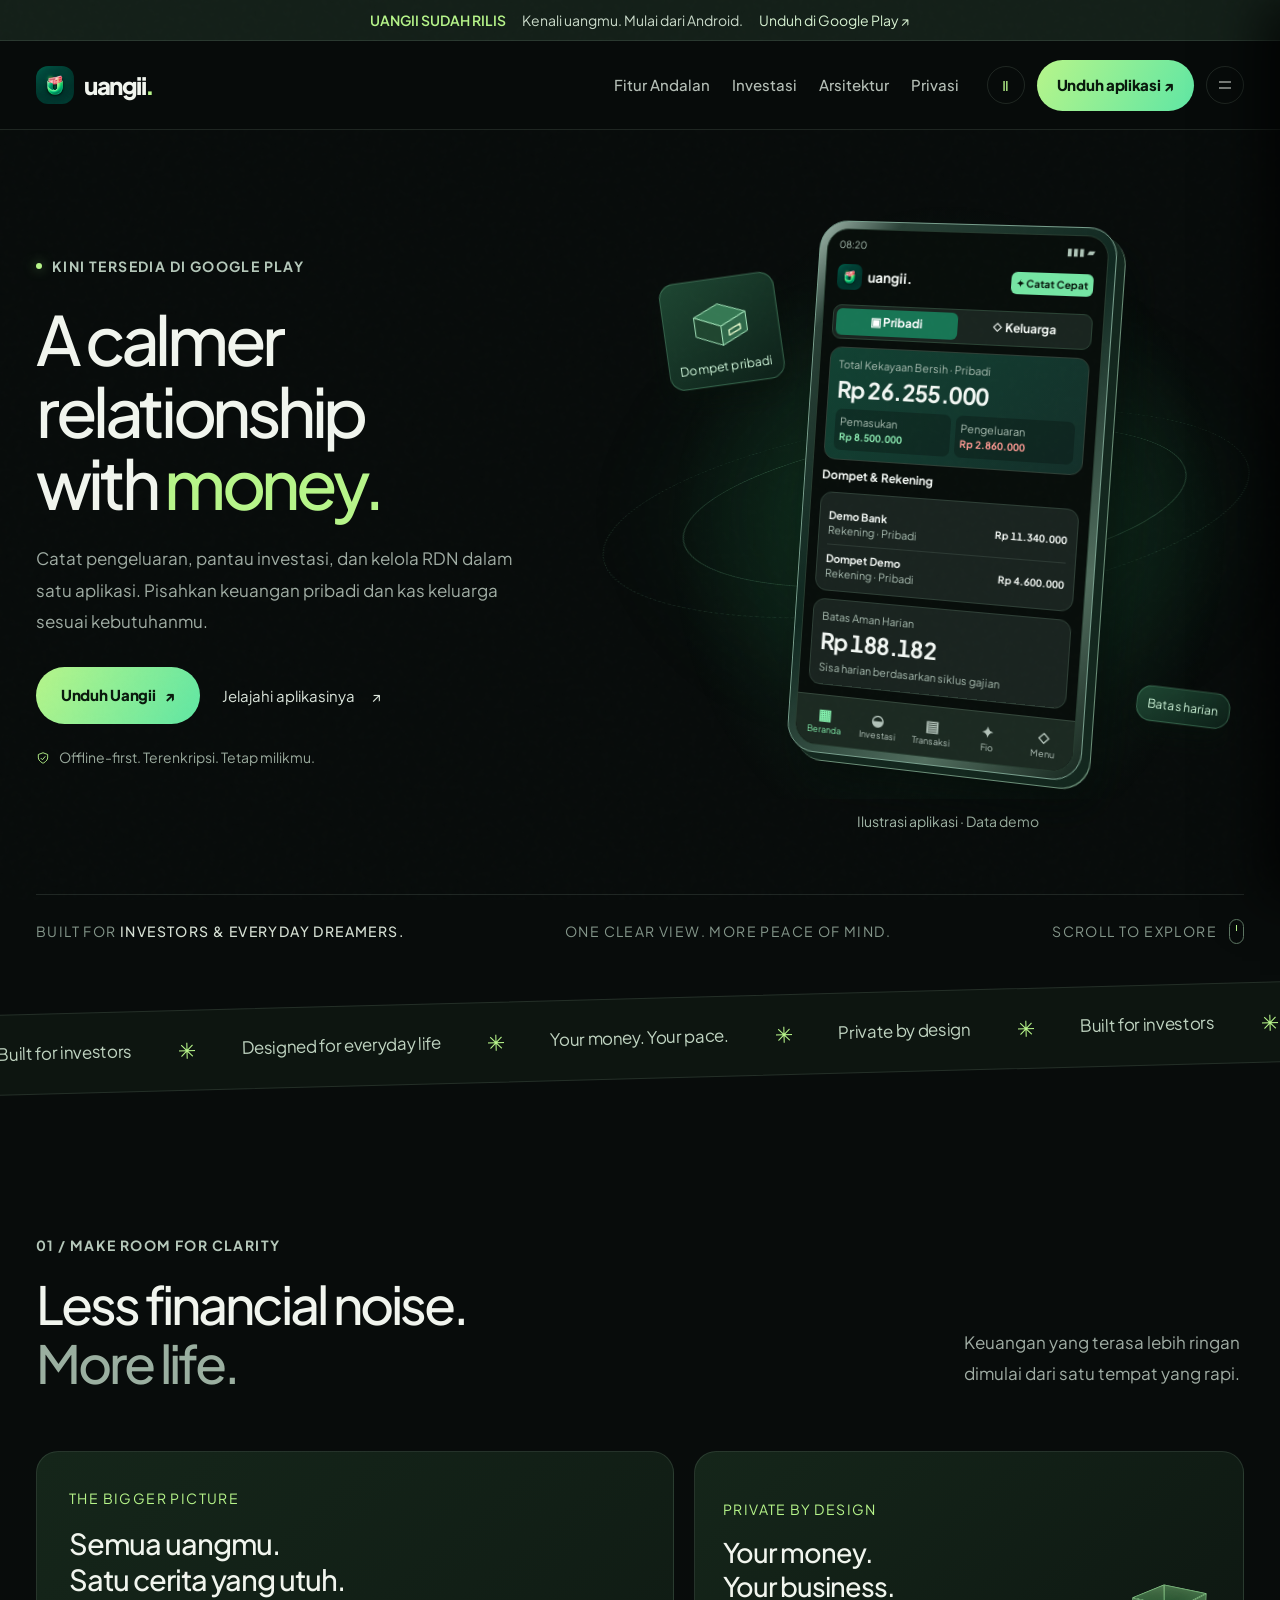
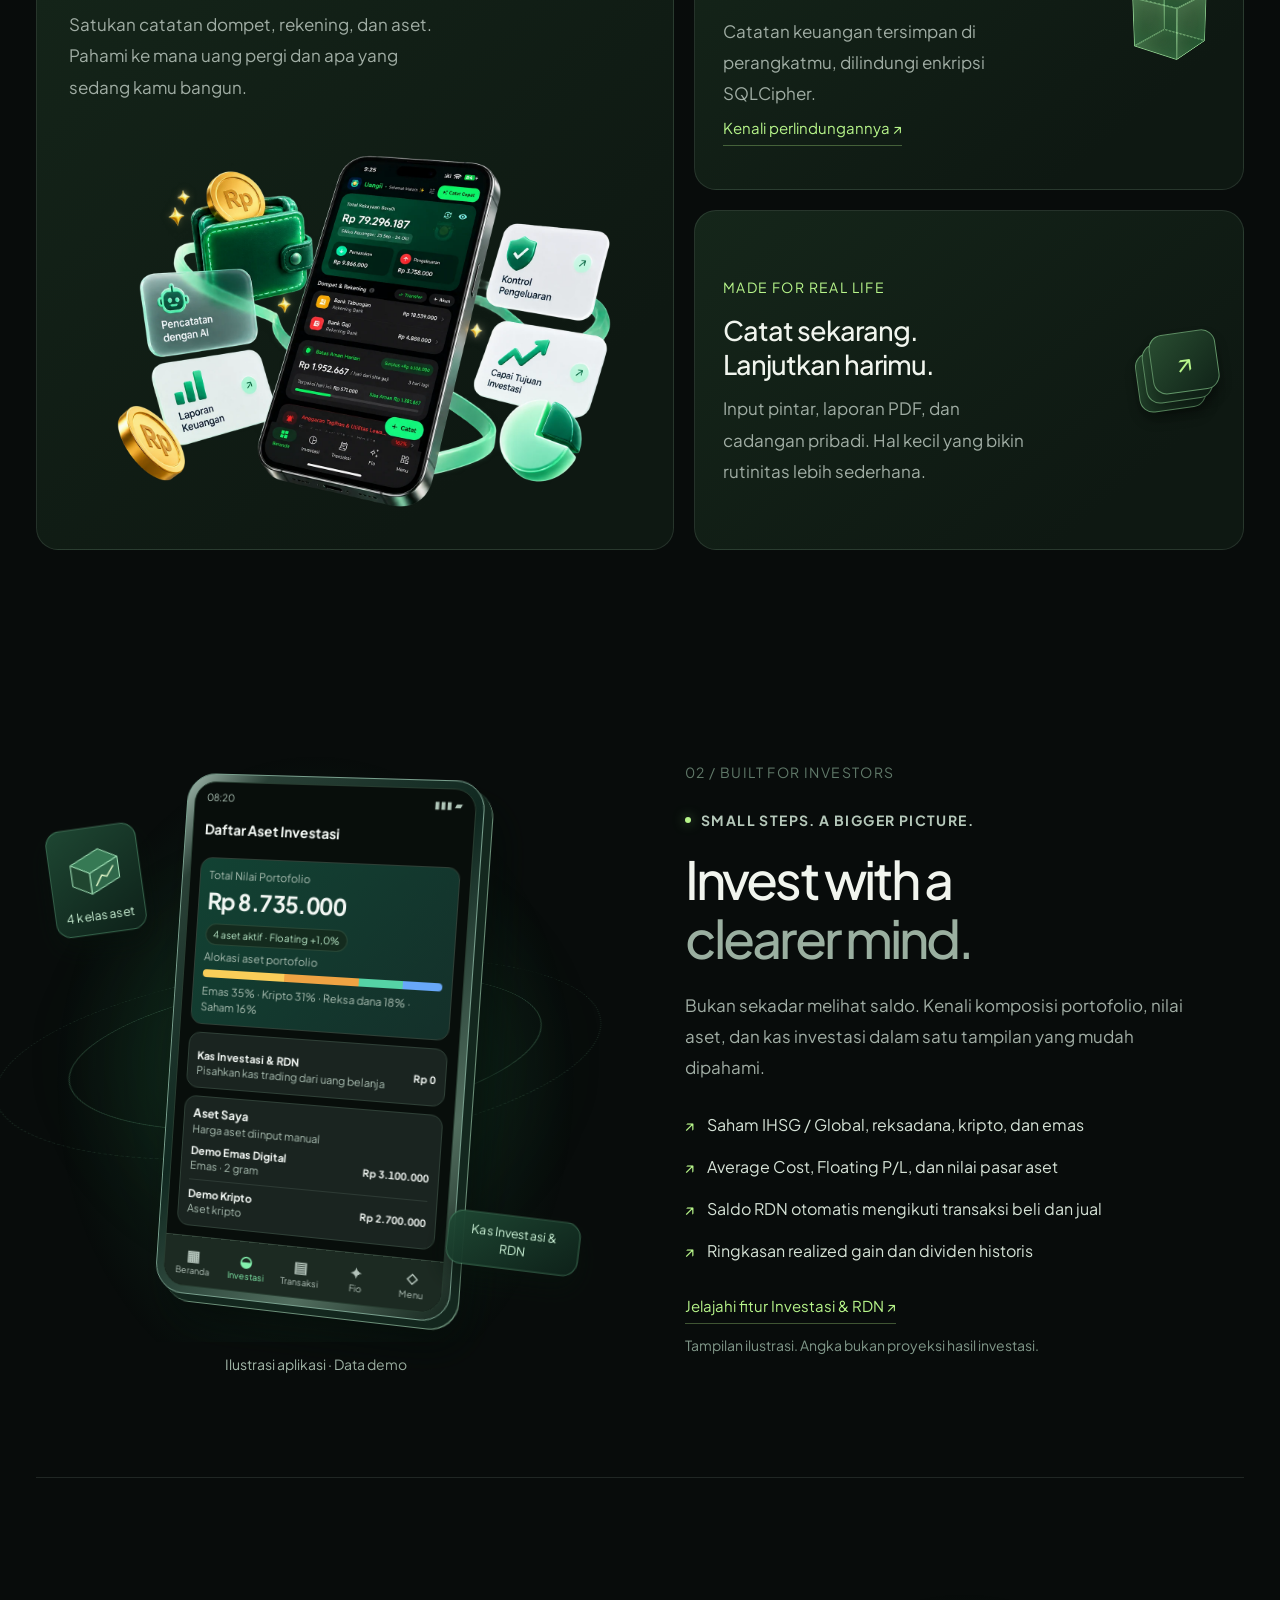
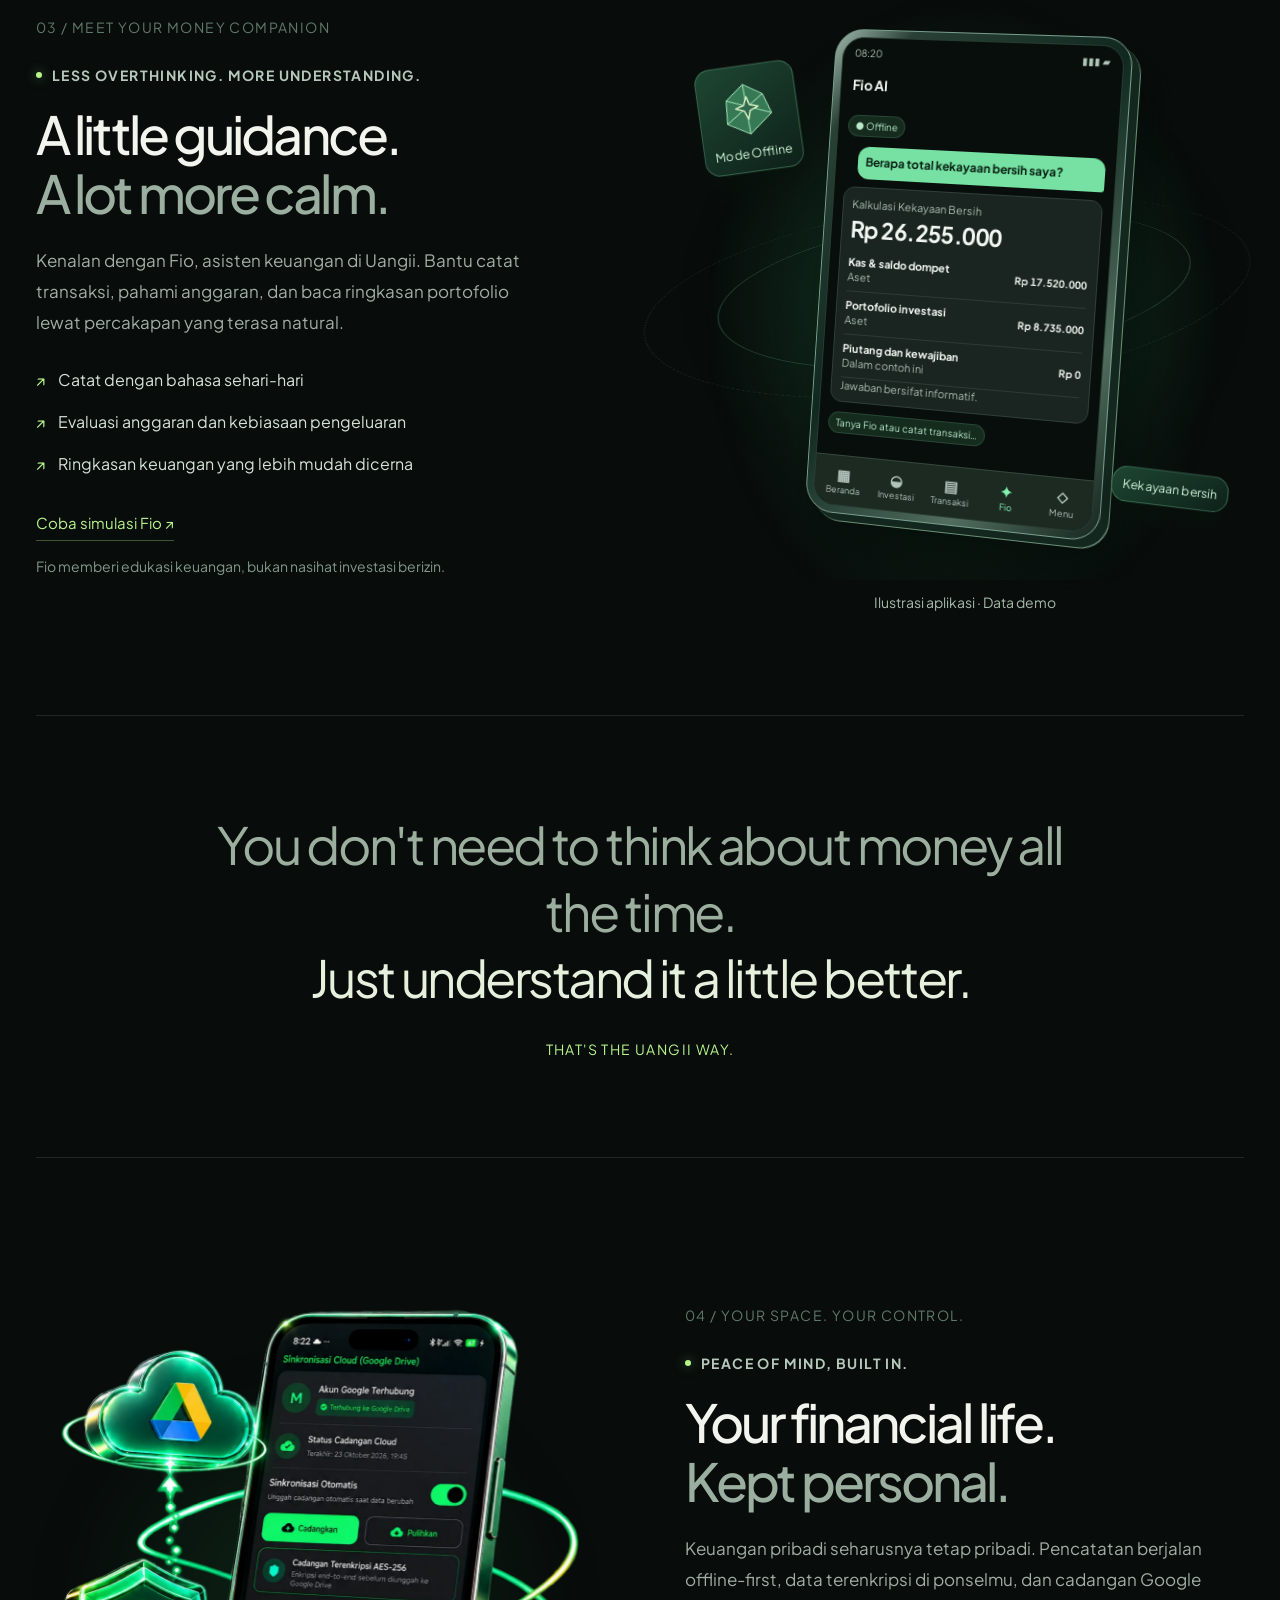
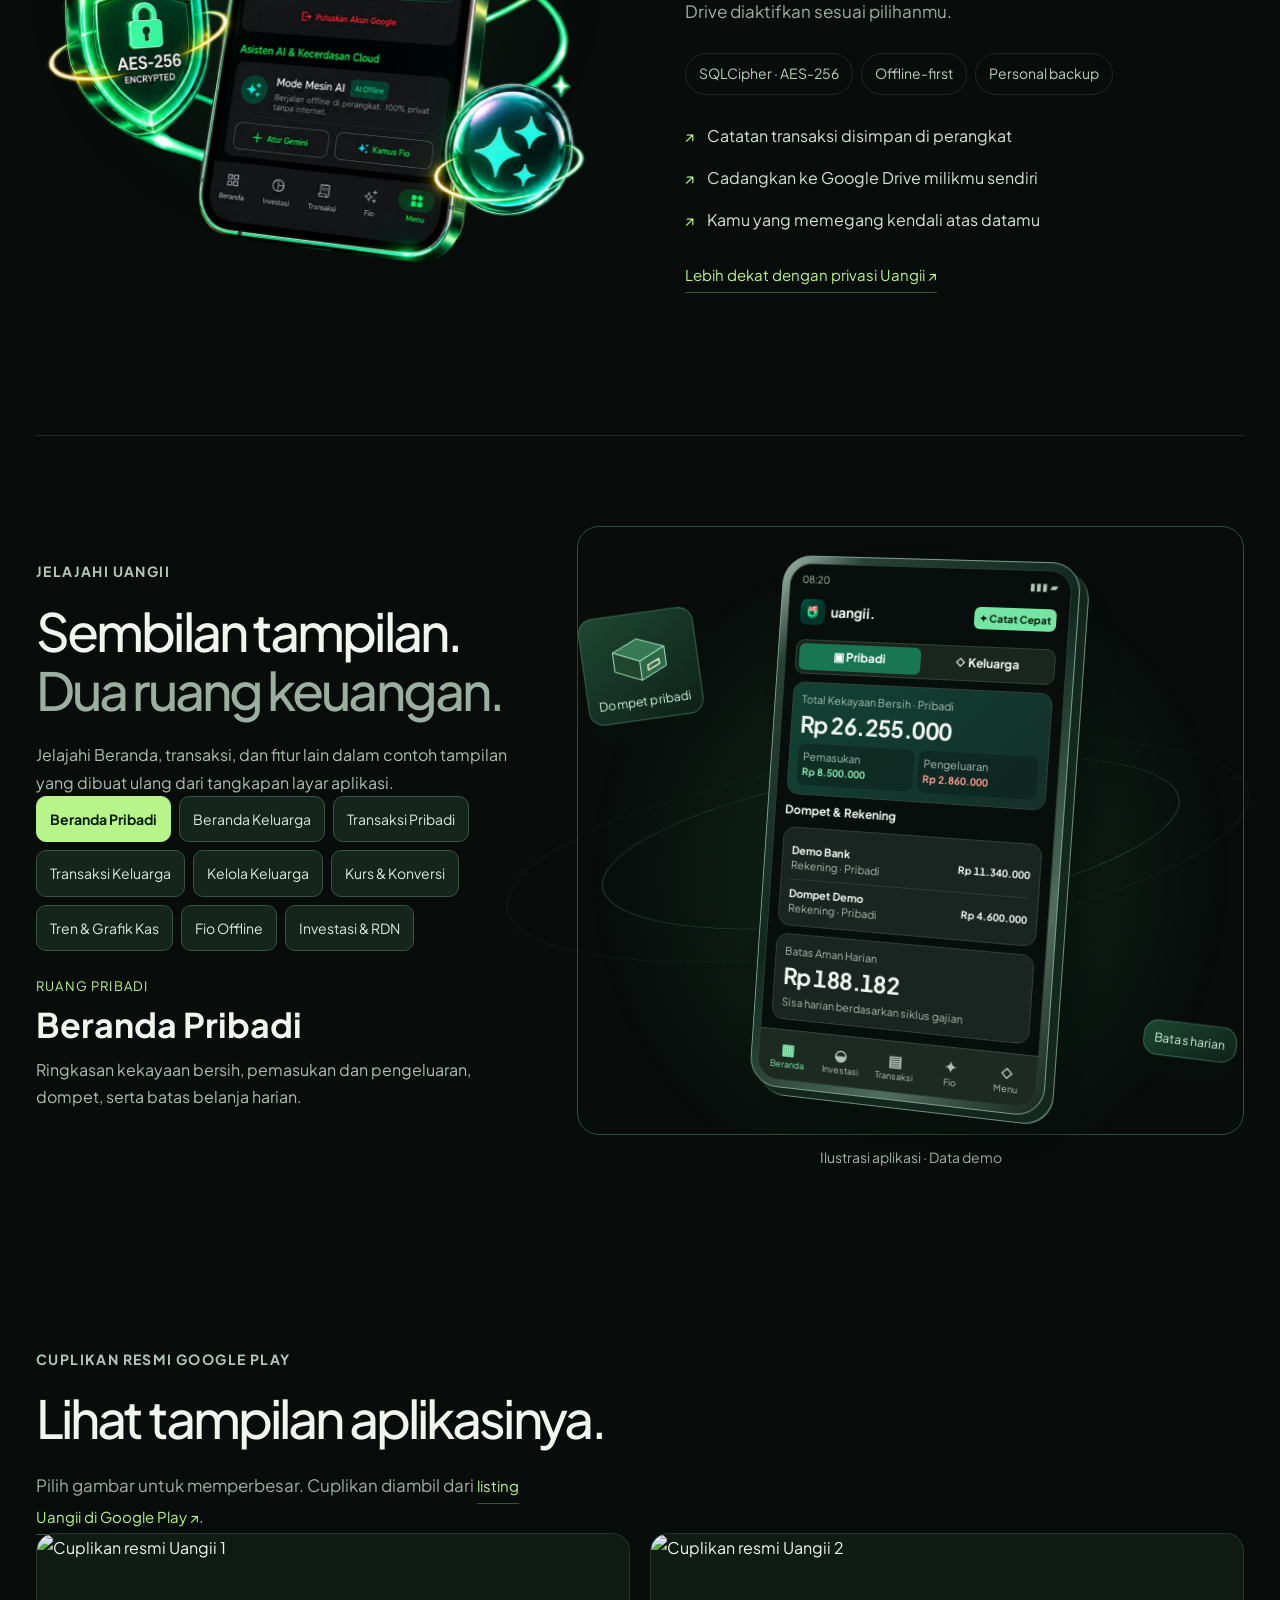
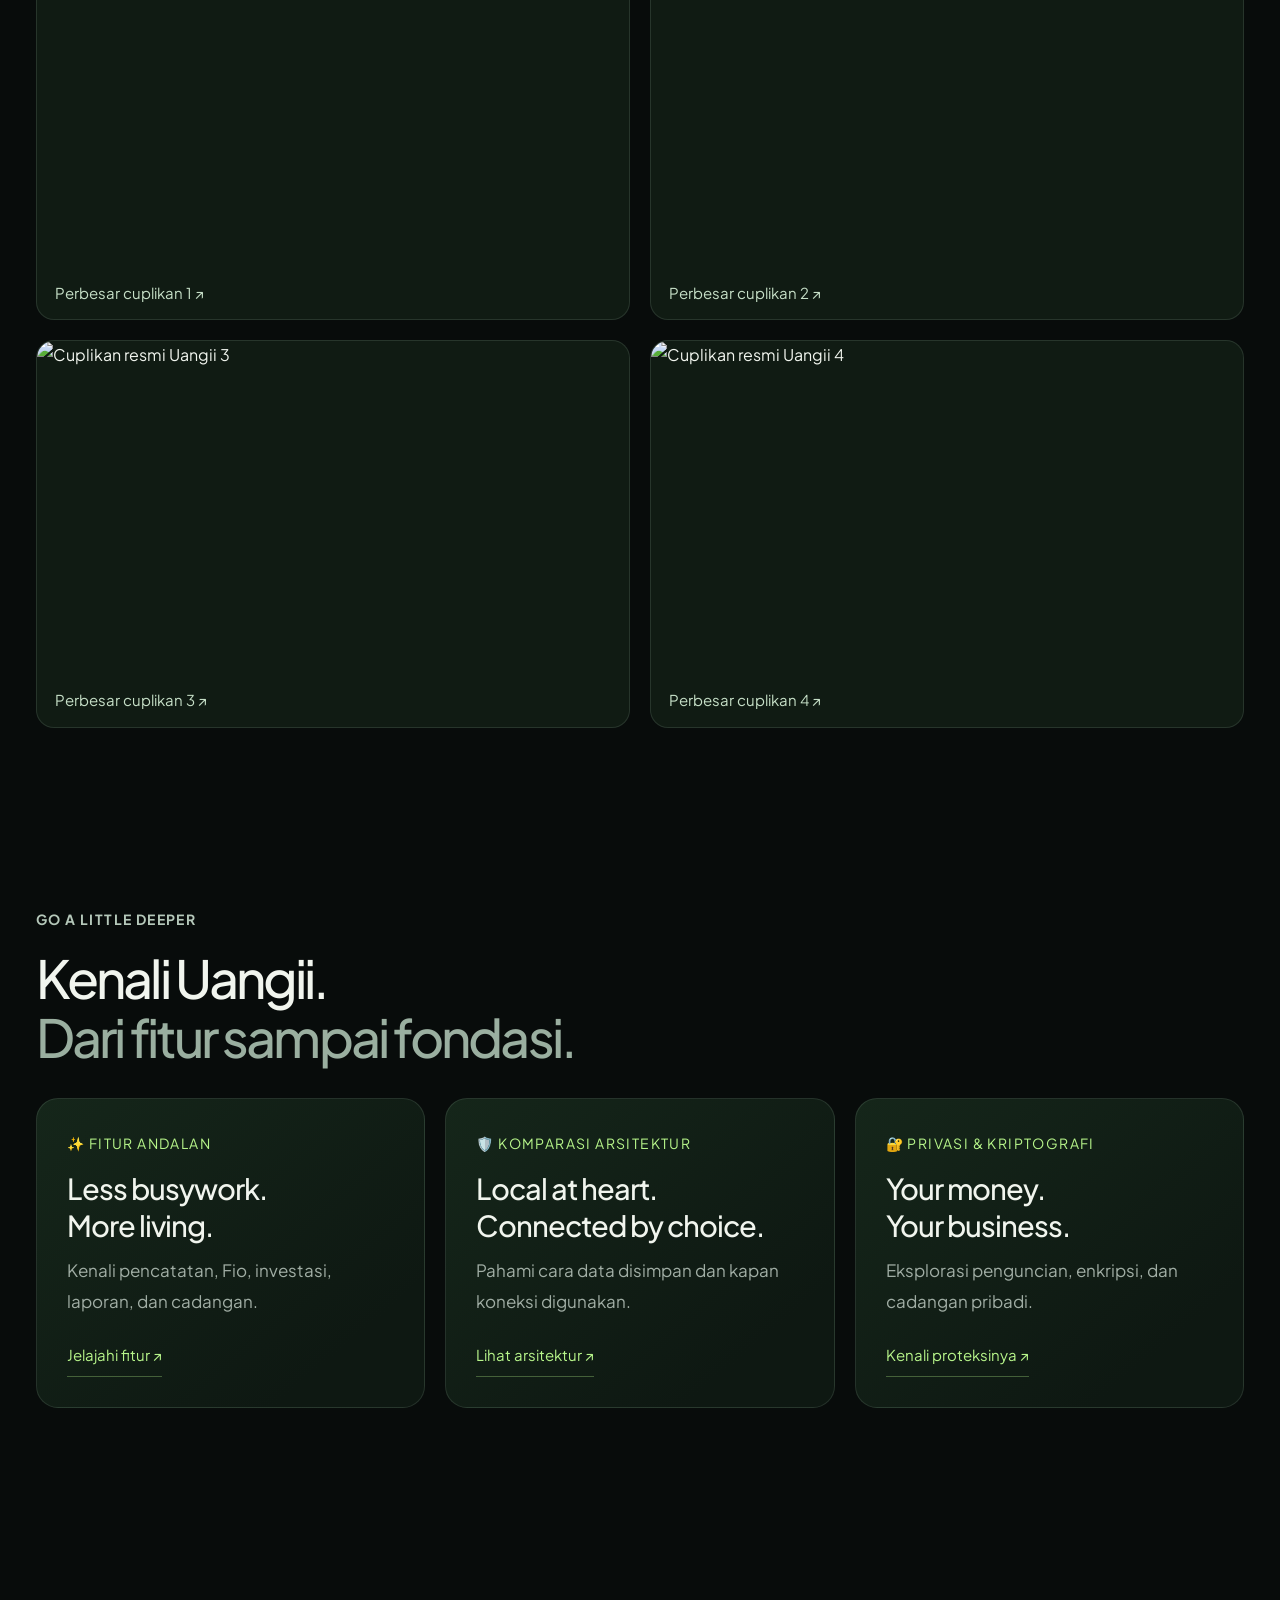
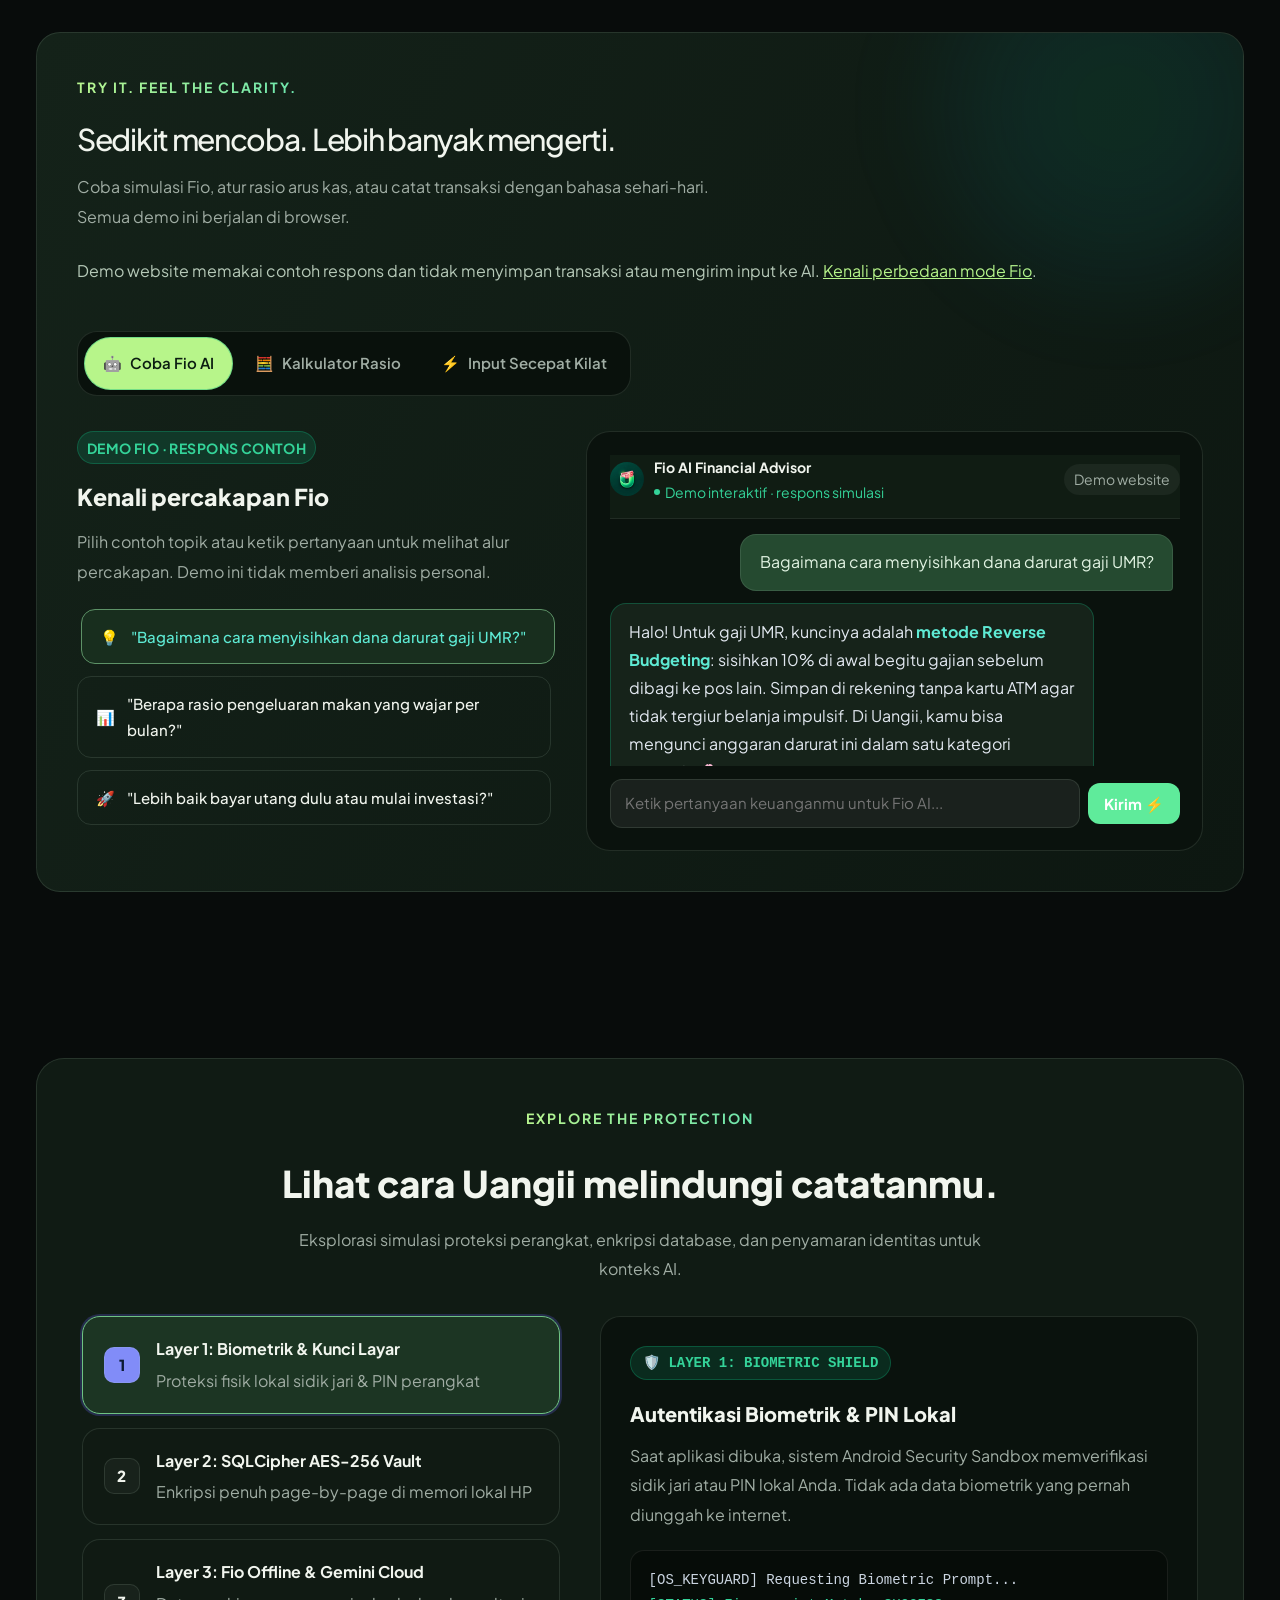
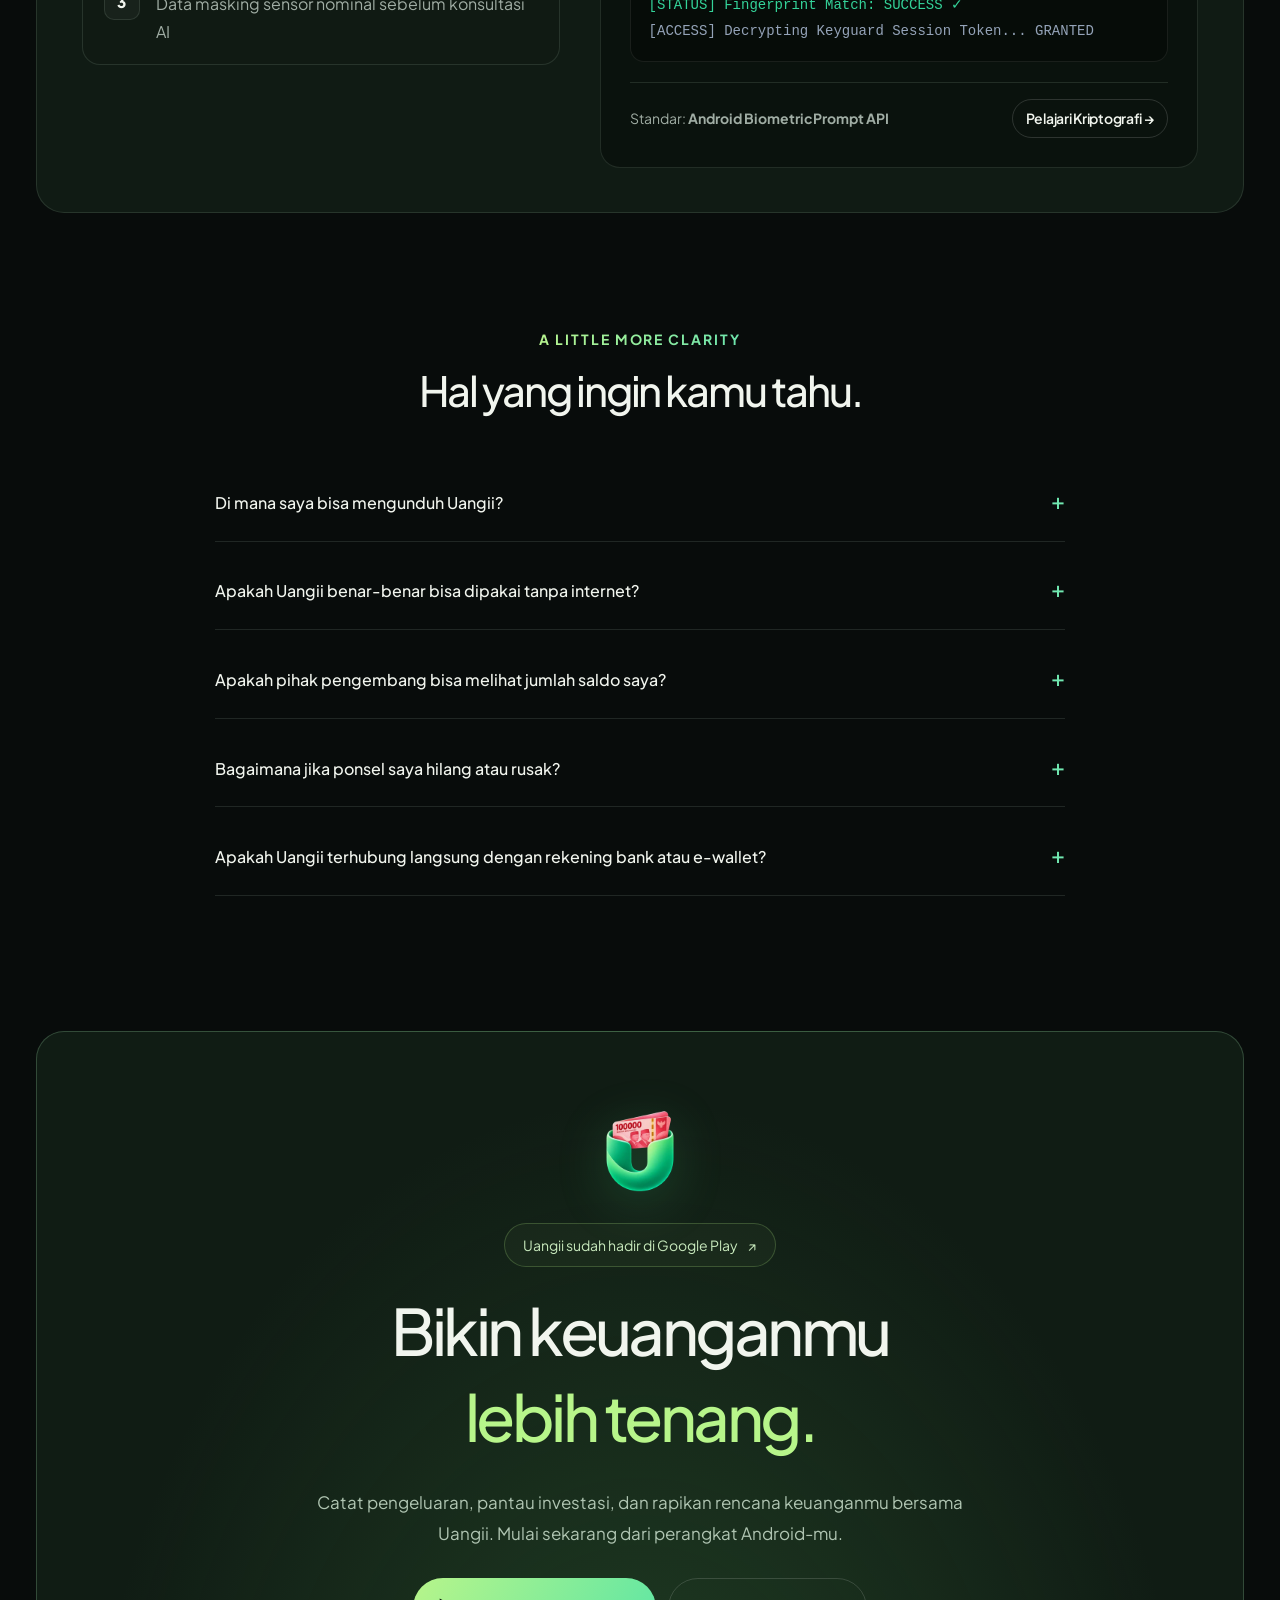
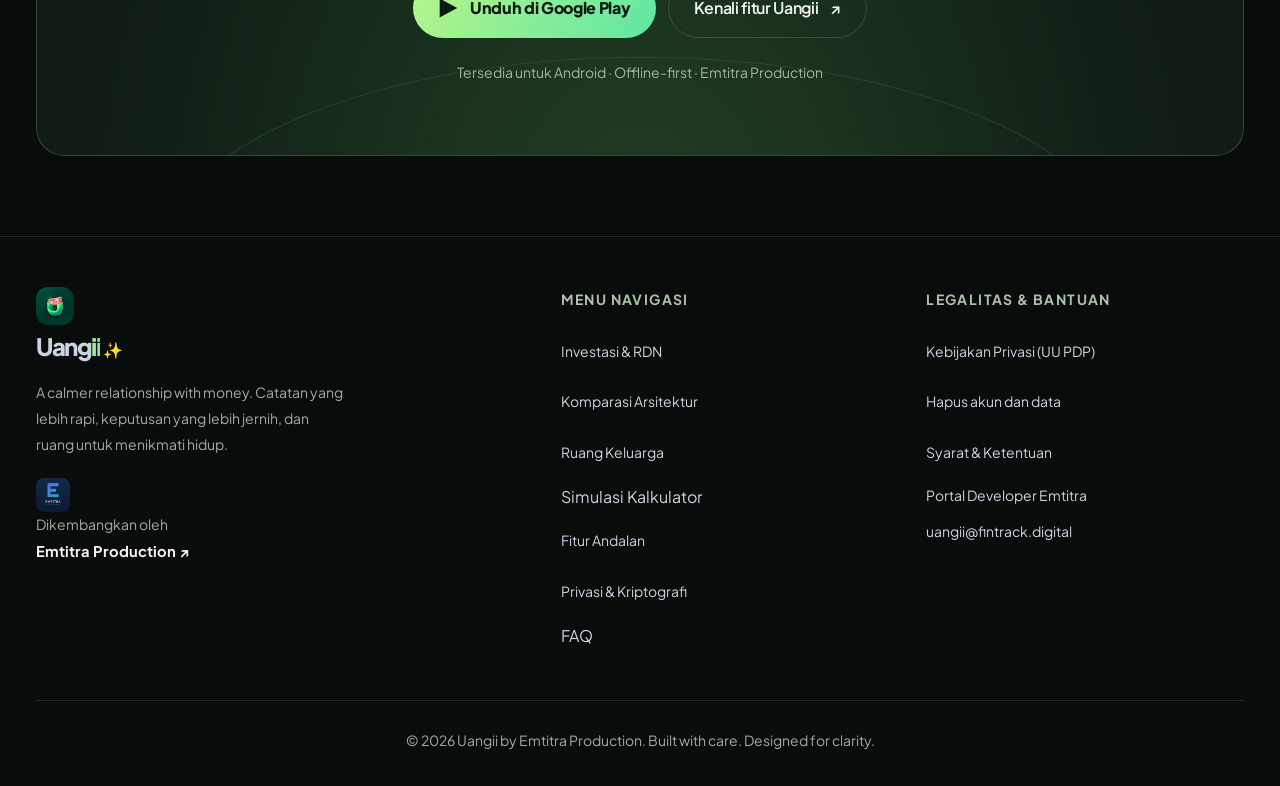
==== commit beb22eb1: "Add Uangii account and cloud data deletion page" ====
--- a/uangii/index.html
+++ b/uangii/index.html
@@ -445,7 +445,8 @@
         </div>
         <div>
           <h5>Legalitas & Bantuan</h5>
-          <a class="link" href="kebijakan-privasi.html">Kebijakan Privasi (UU PDP)</a>
+          <a class="link" href="kebijakan-privasi.html">Kebijakan Privasi (UU PDP)</a>
+          <a class="link" href="hapus-akun.html">Hapus akun dan data</a>
           <a class="link" href="ketentuan.html">Syarat & Ketentuan</a>
           <a href="../">Portal Developer Emtitra</a>
           <a href="mailto:uangii@fintrack.digital">uangii@fintrack.digital</a>
@@ -606,7 +607,7 @@
       },
       {
         q: "Lebih baik bayar utang dulu atau mulai investasi?",
-        a: "Jika itu utang konsumtif dengan bunga tinggi (seperti kartu kredit atau paylater), <strong>lunasi secepat mungkin terlebih dahulu</strong>! Tidak ada return investasi instrumen aman yang bisa mengalahkan bunga pinjaman konsumtif. Setelah utang beres dan dana darurat ada, barulah mulai investasi rutin. 🛡️🚀"
+        a: "Kuncinya adalah perbandingan: <strong>bandingkan bunga dan biaya utang dengan potensi imbal hasil setelah pajak, risiko, serta kebutuhan dana darurat</strong> sebelum menentukan prioritas pelunasan dan investasi. Jika utang berbunga tinggi, menyelesaikannya lebih awal biasanya memberikan kepastian penghematan yang signifikan. 🛡️🚀"
       }
     ];
 
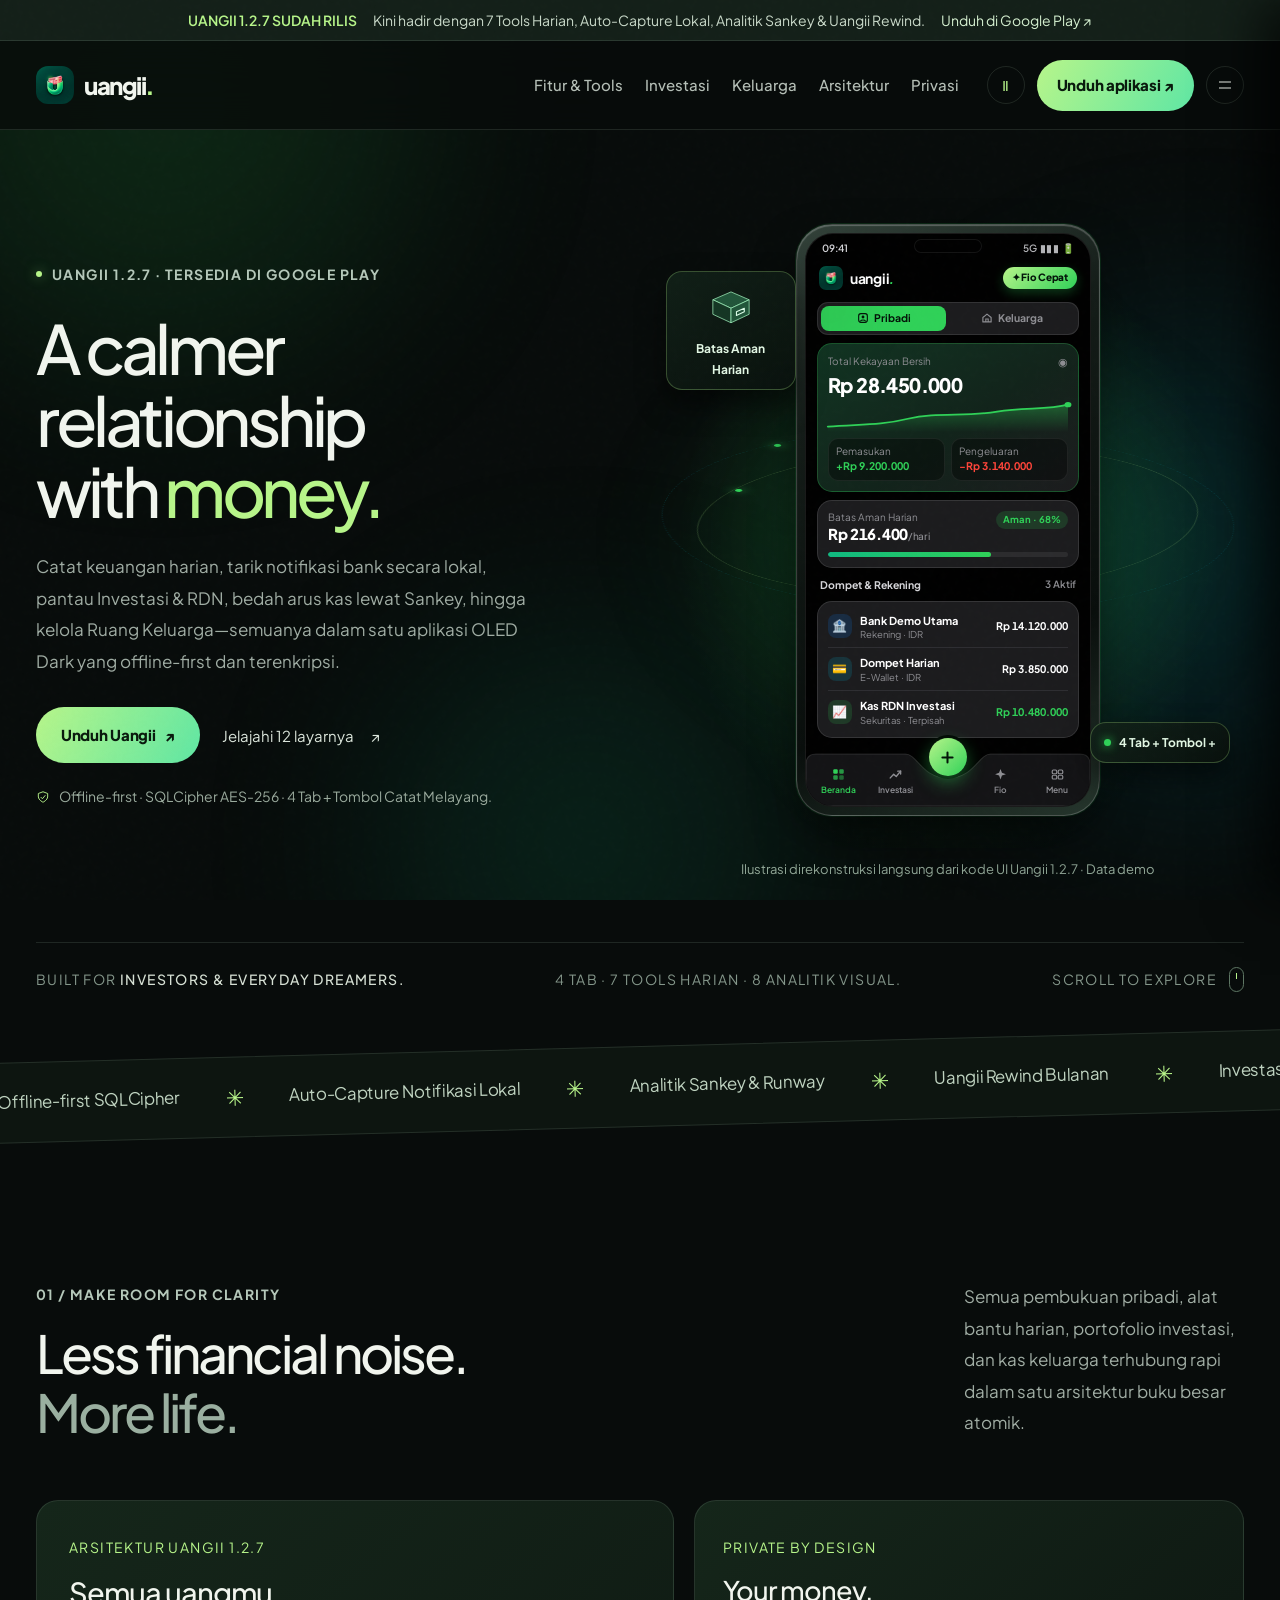
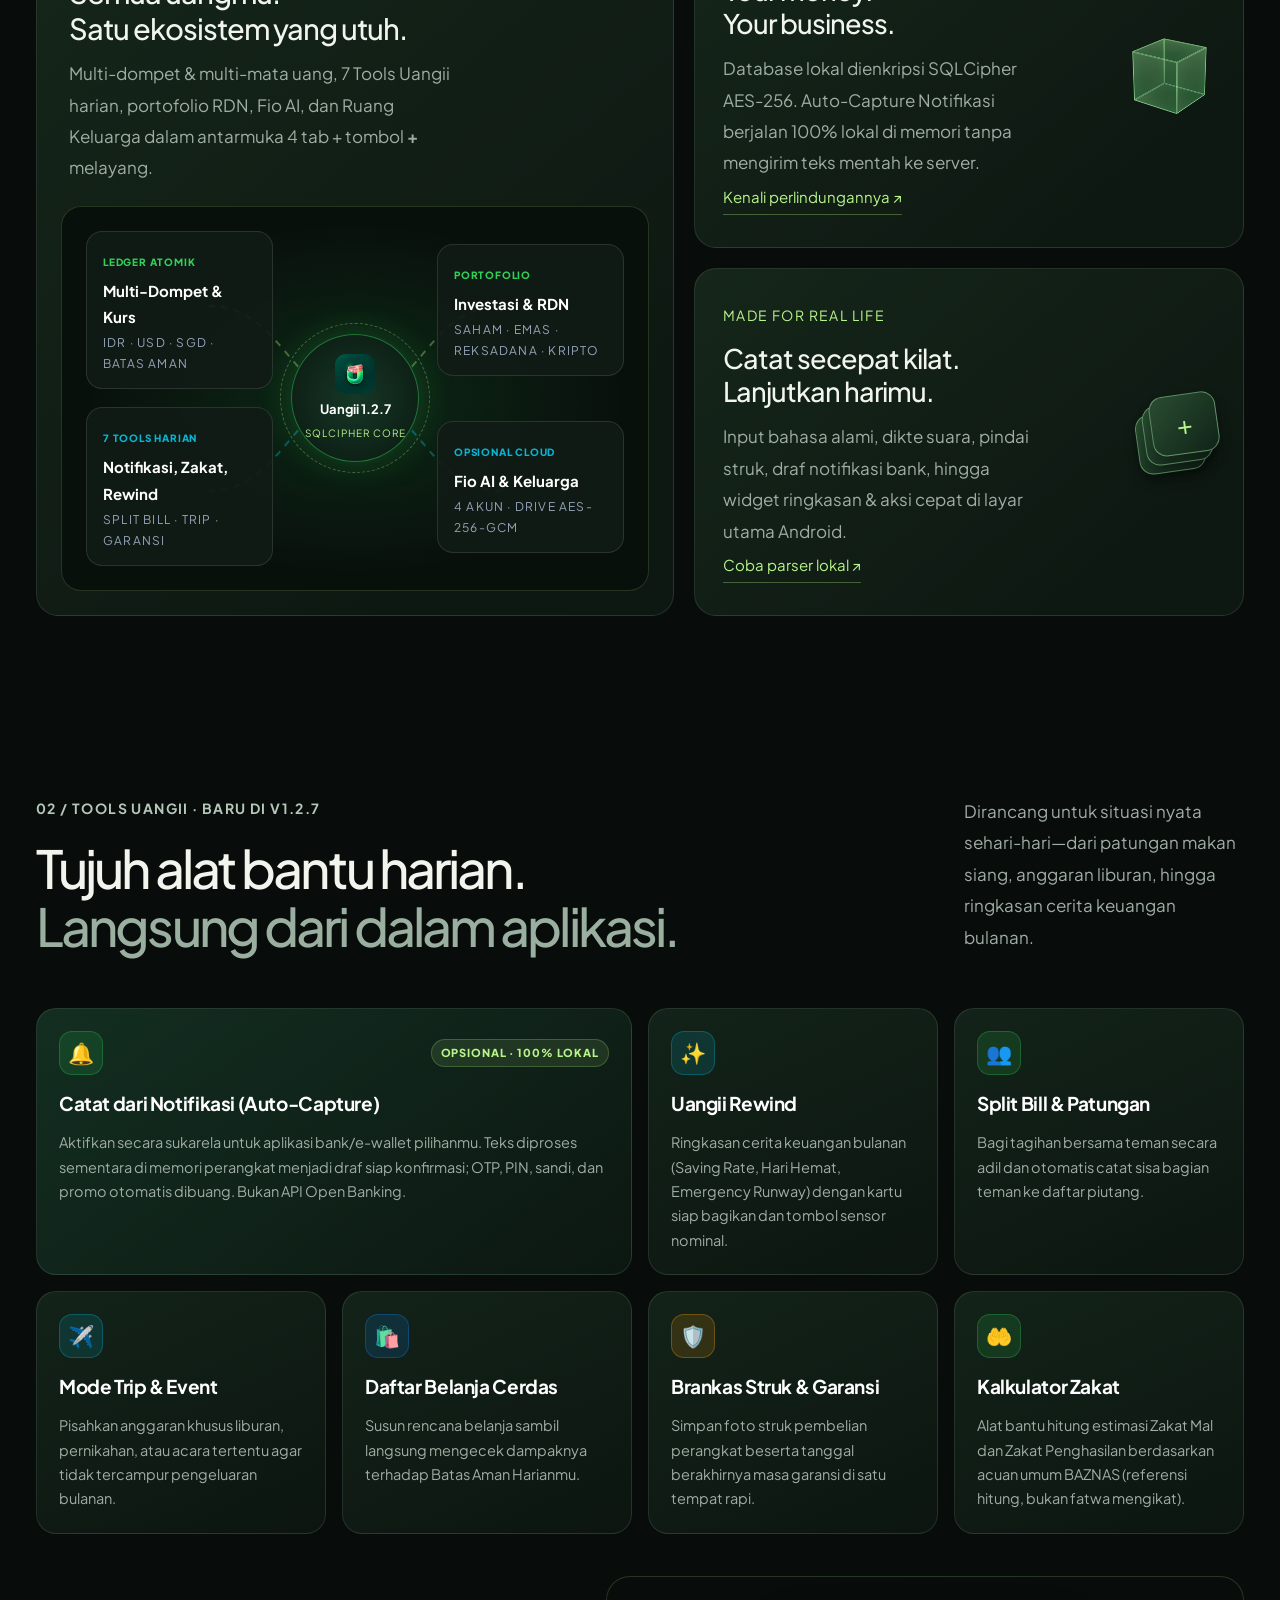
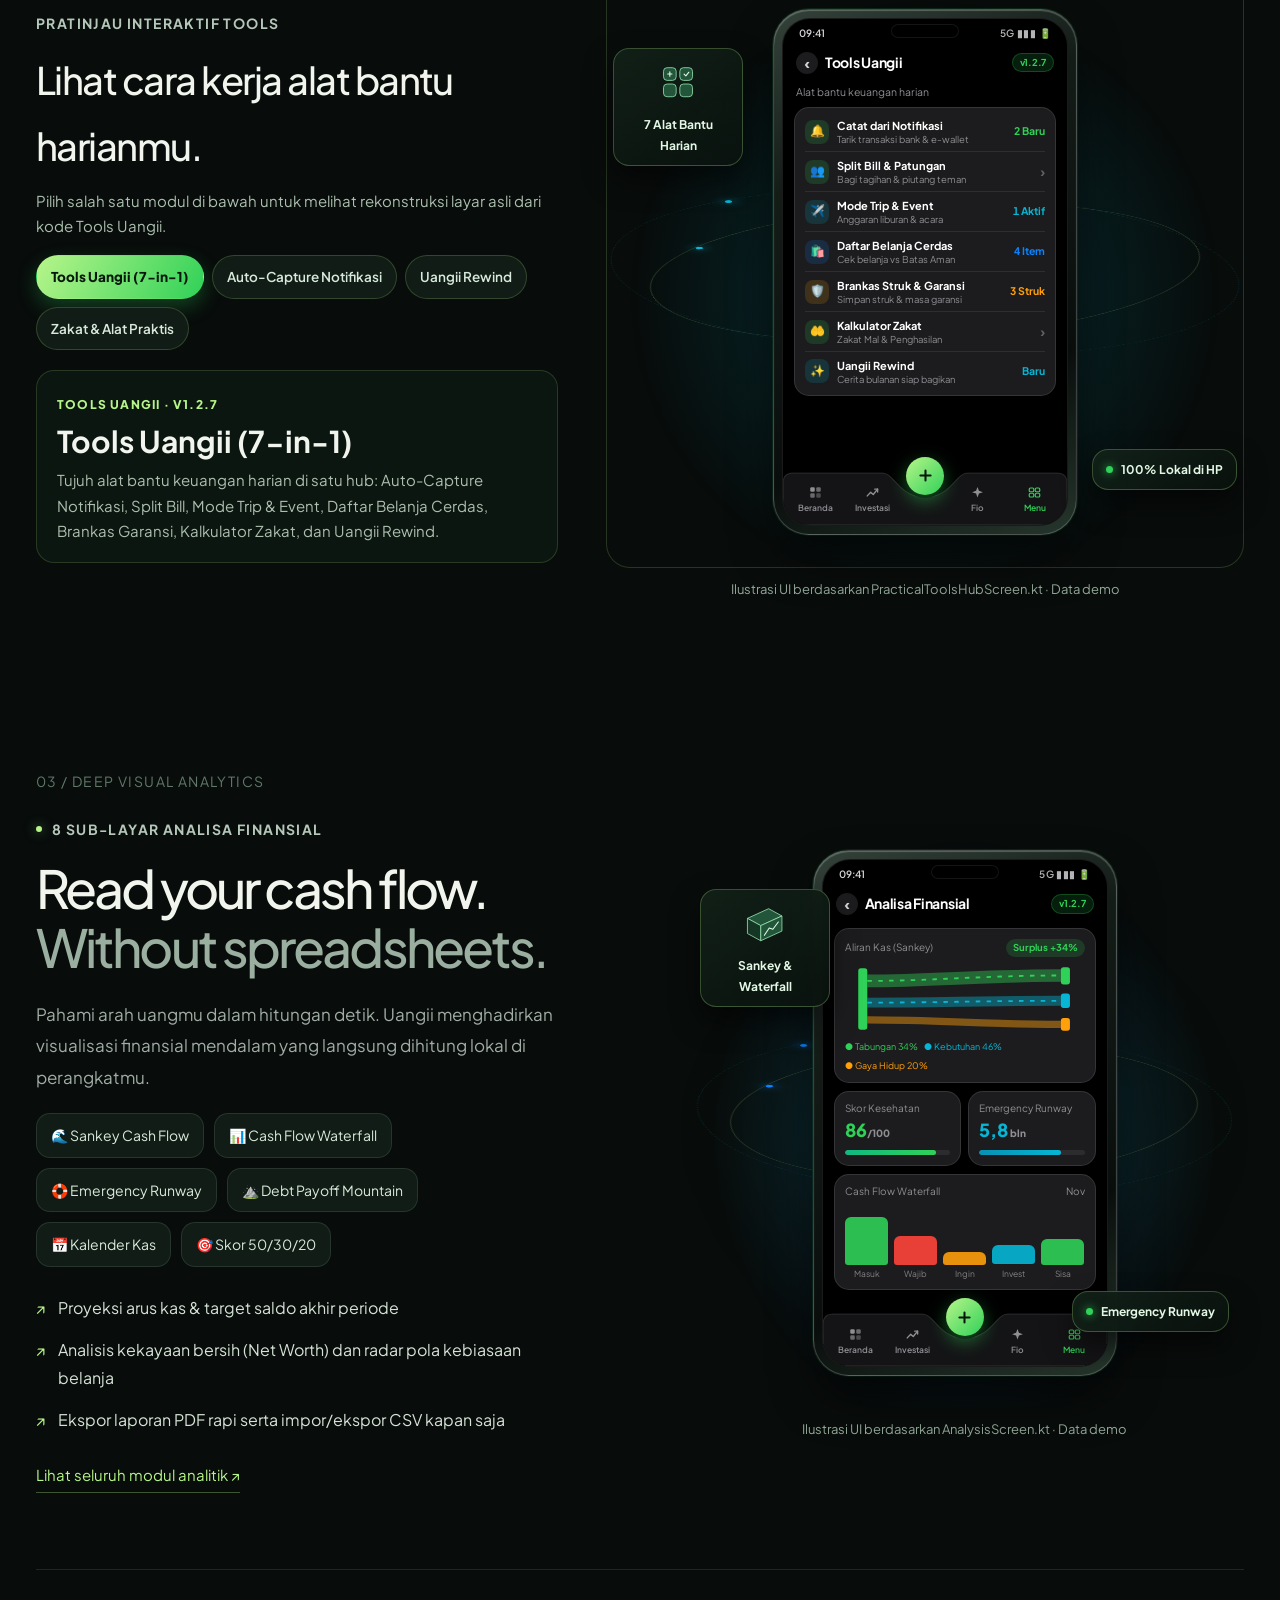
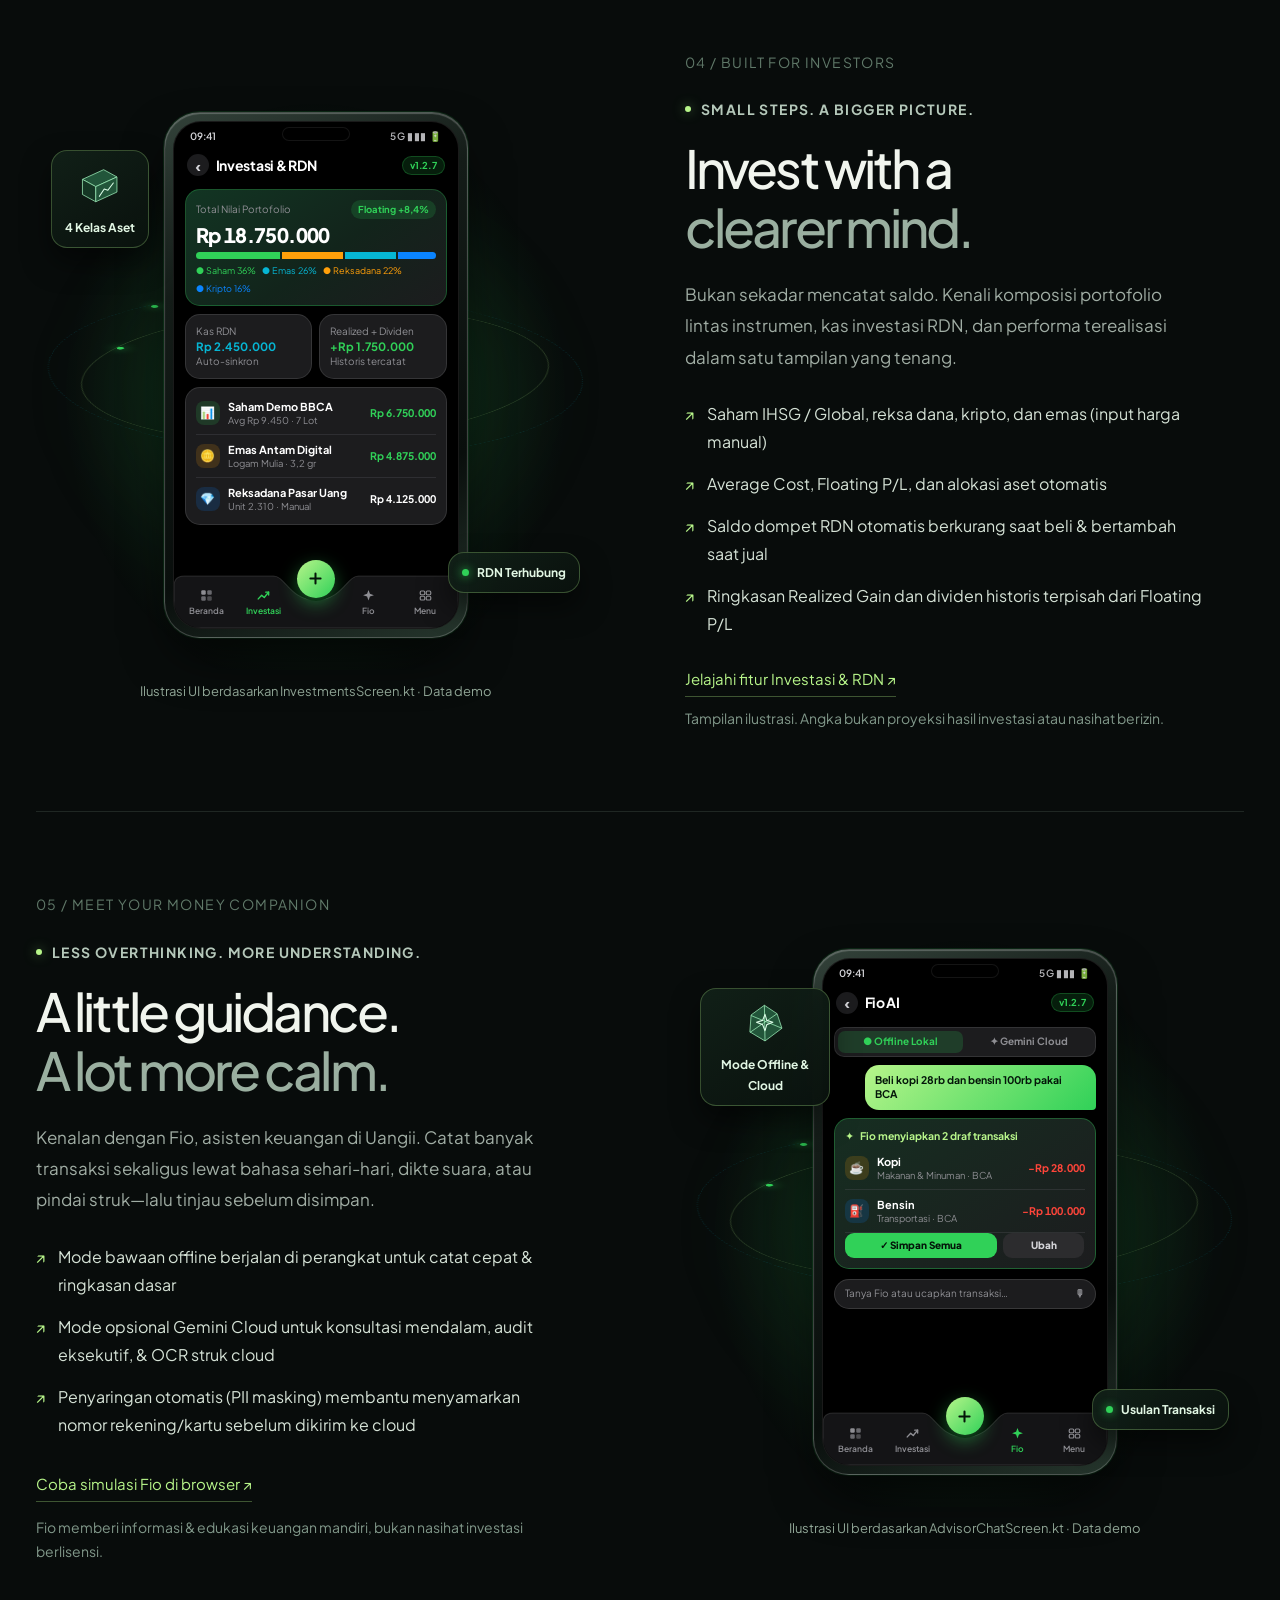
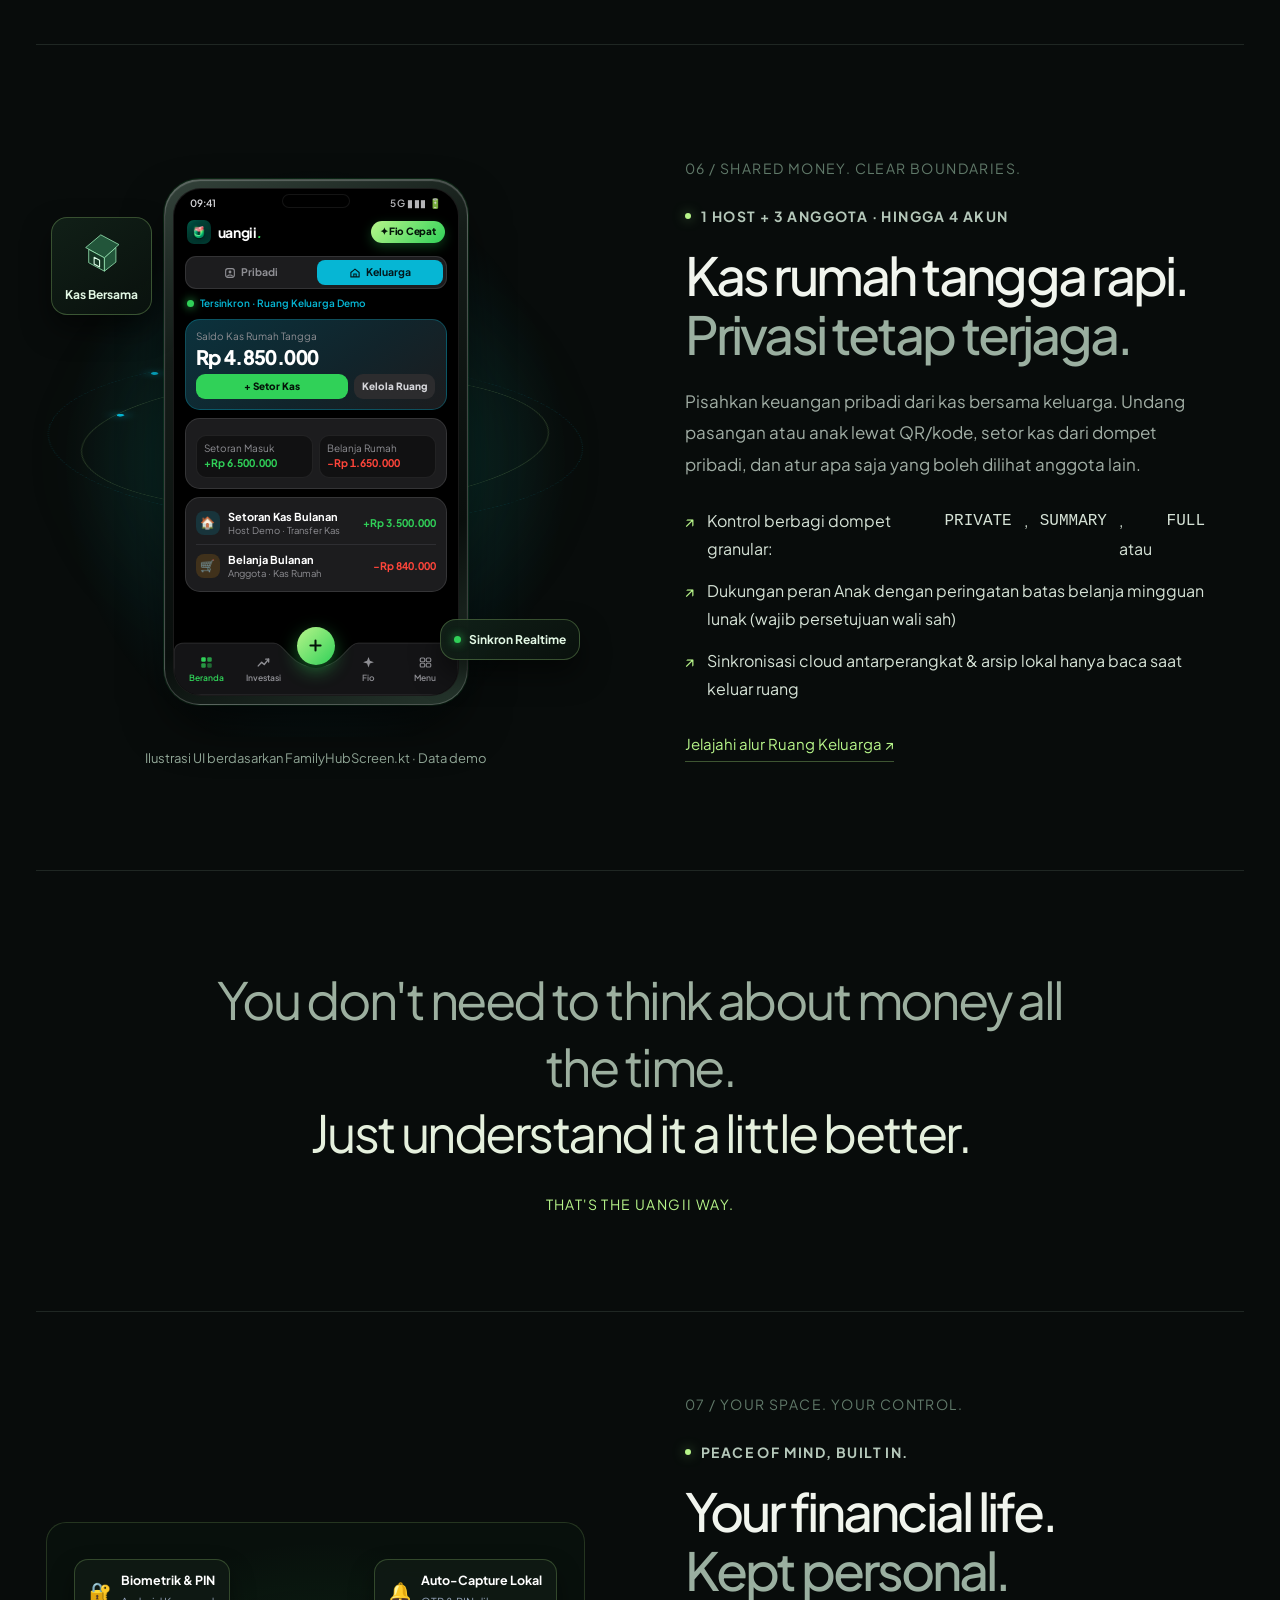
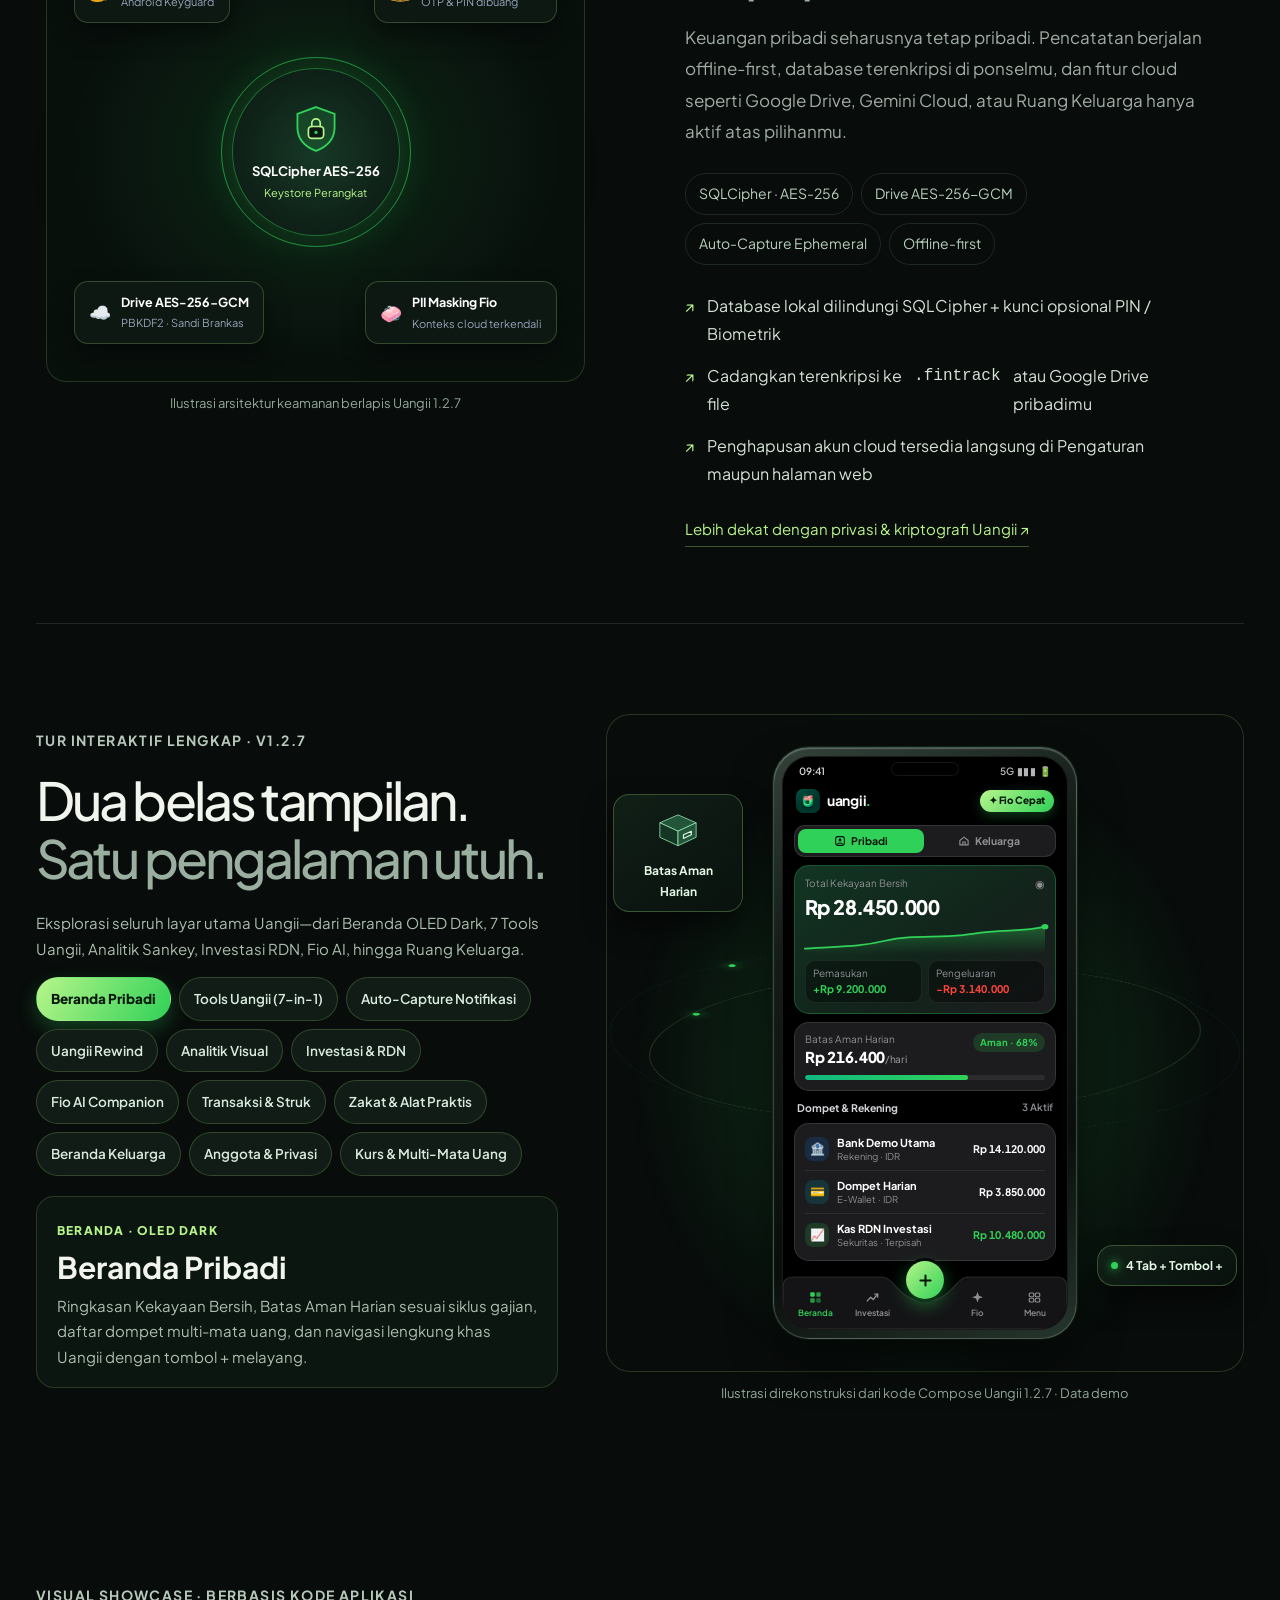
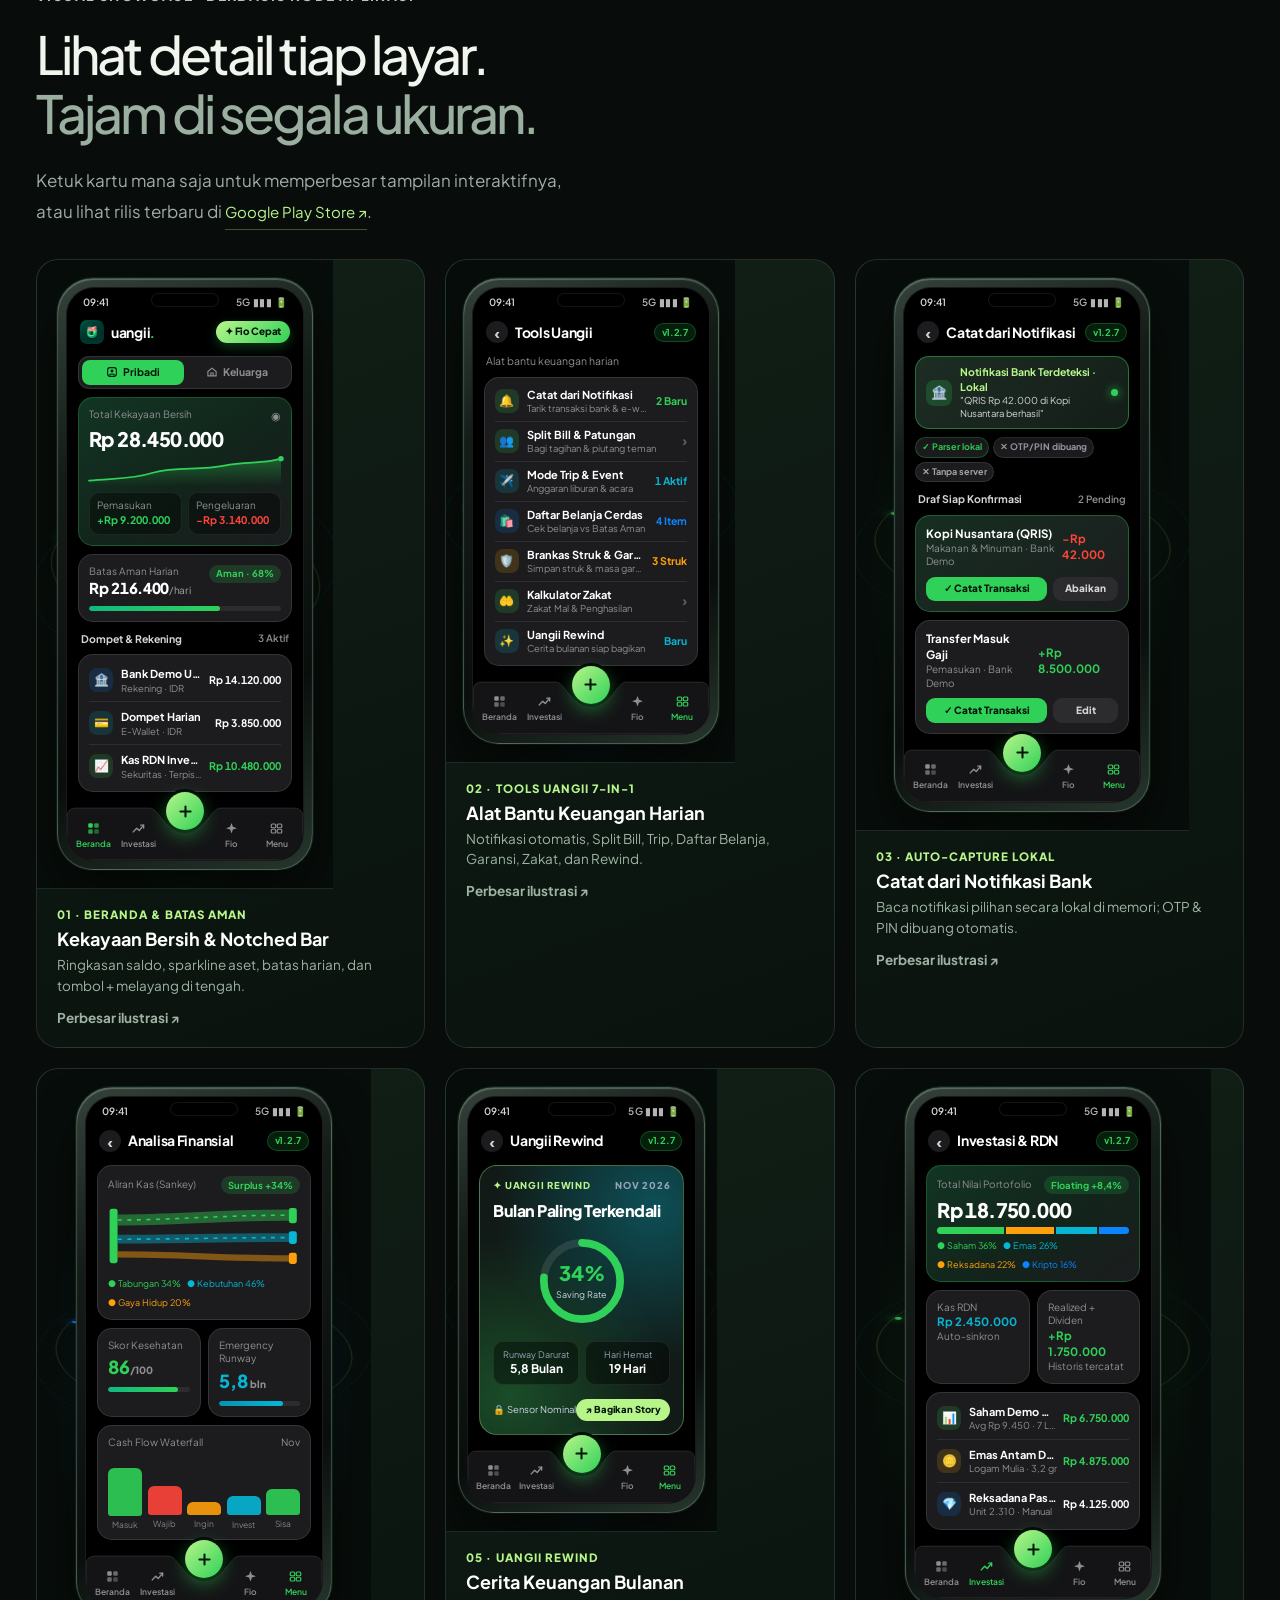
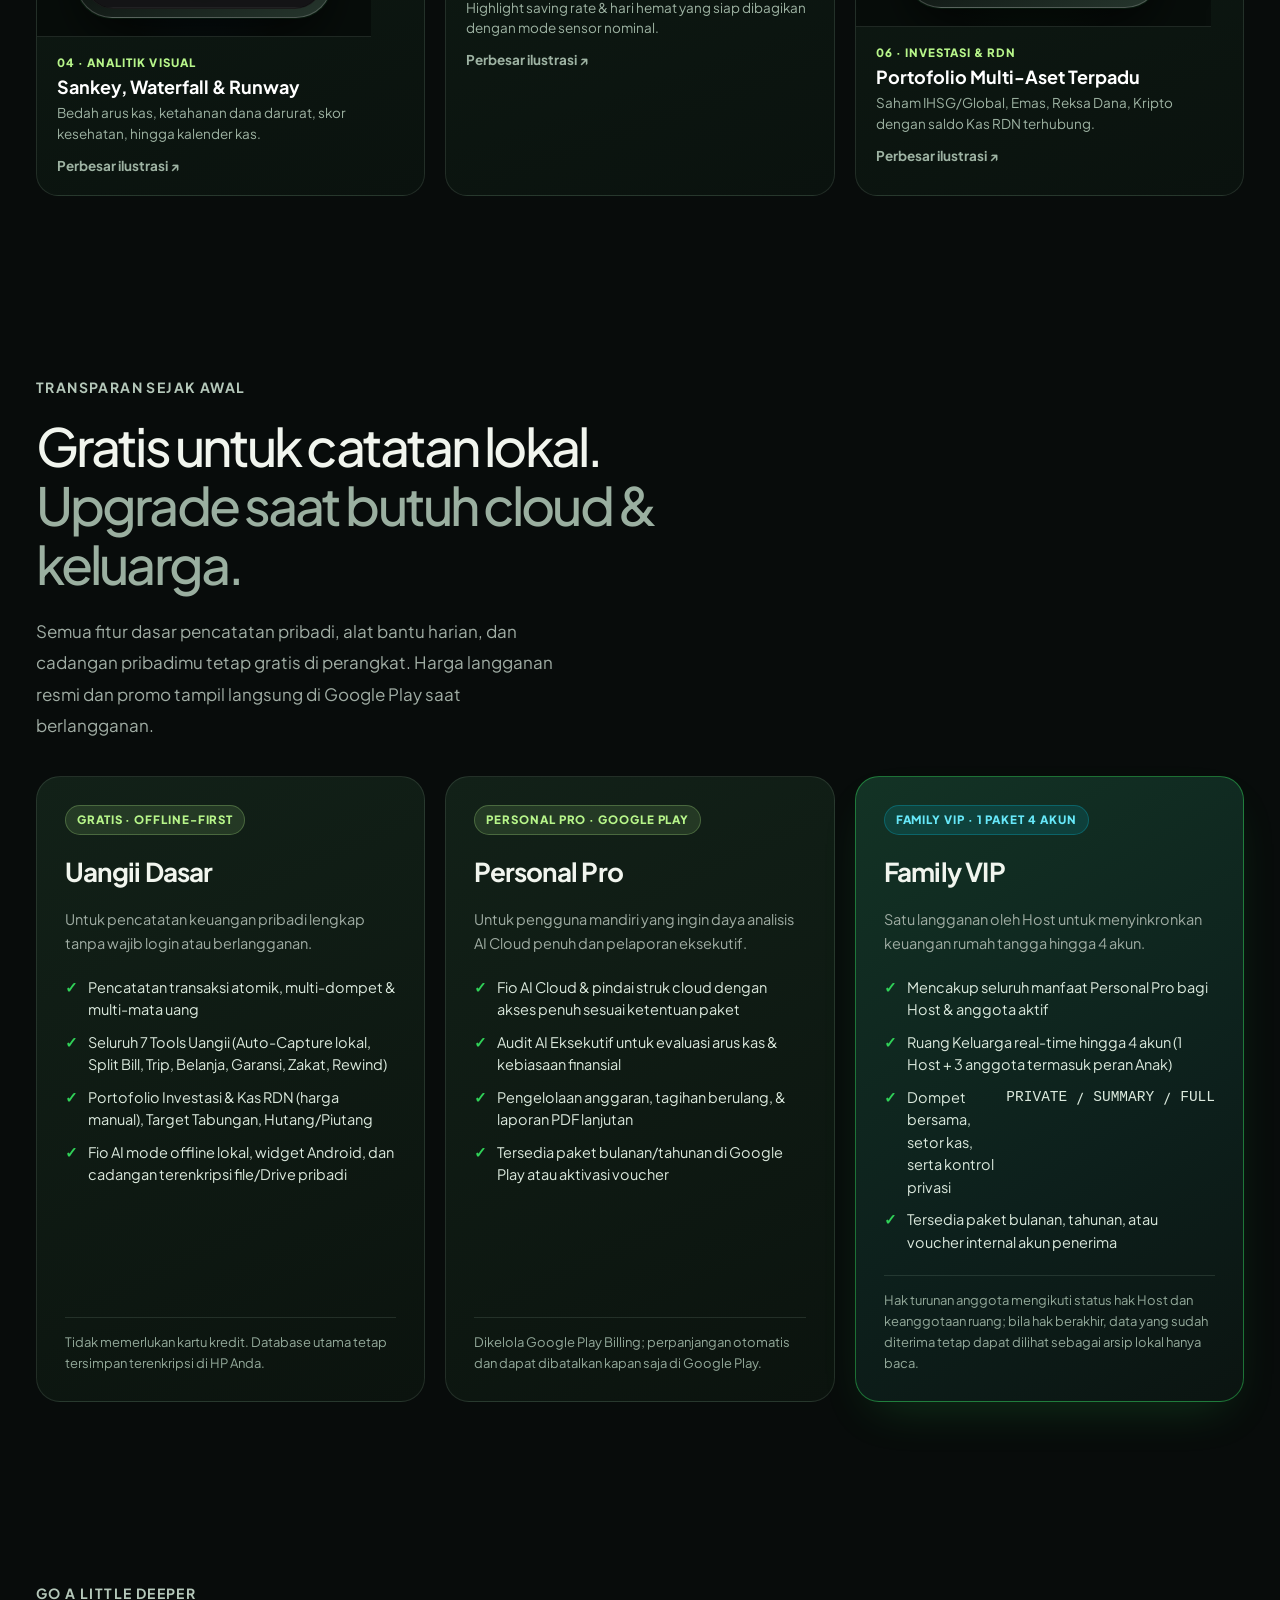
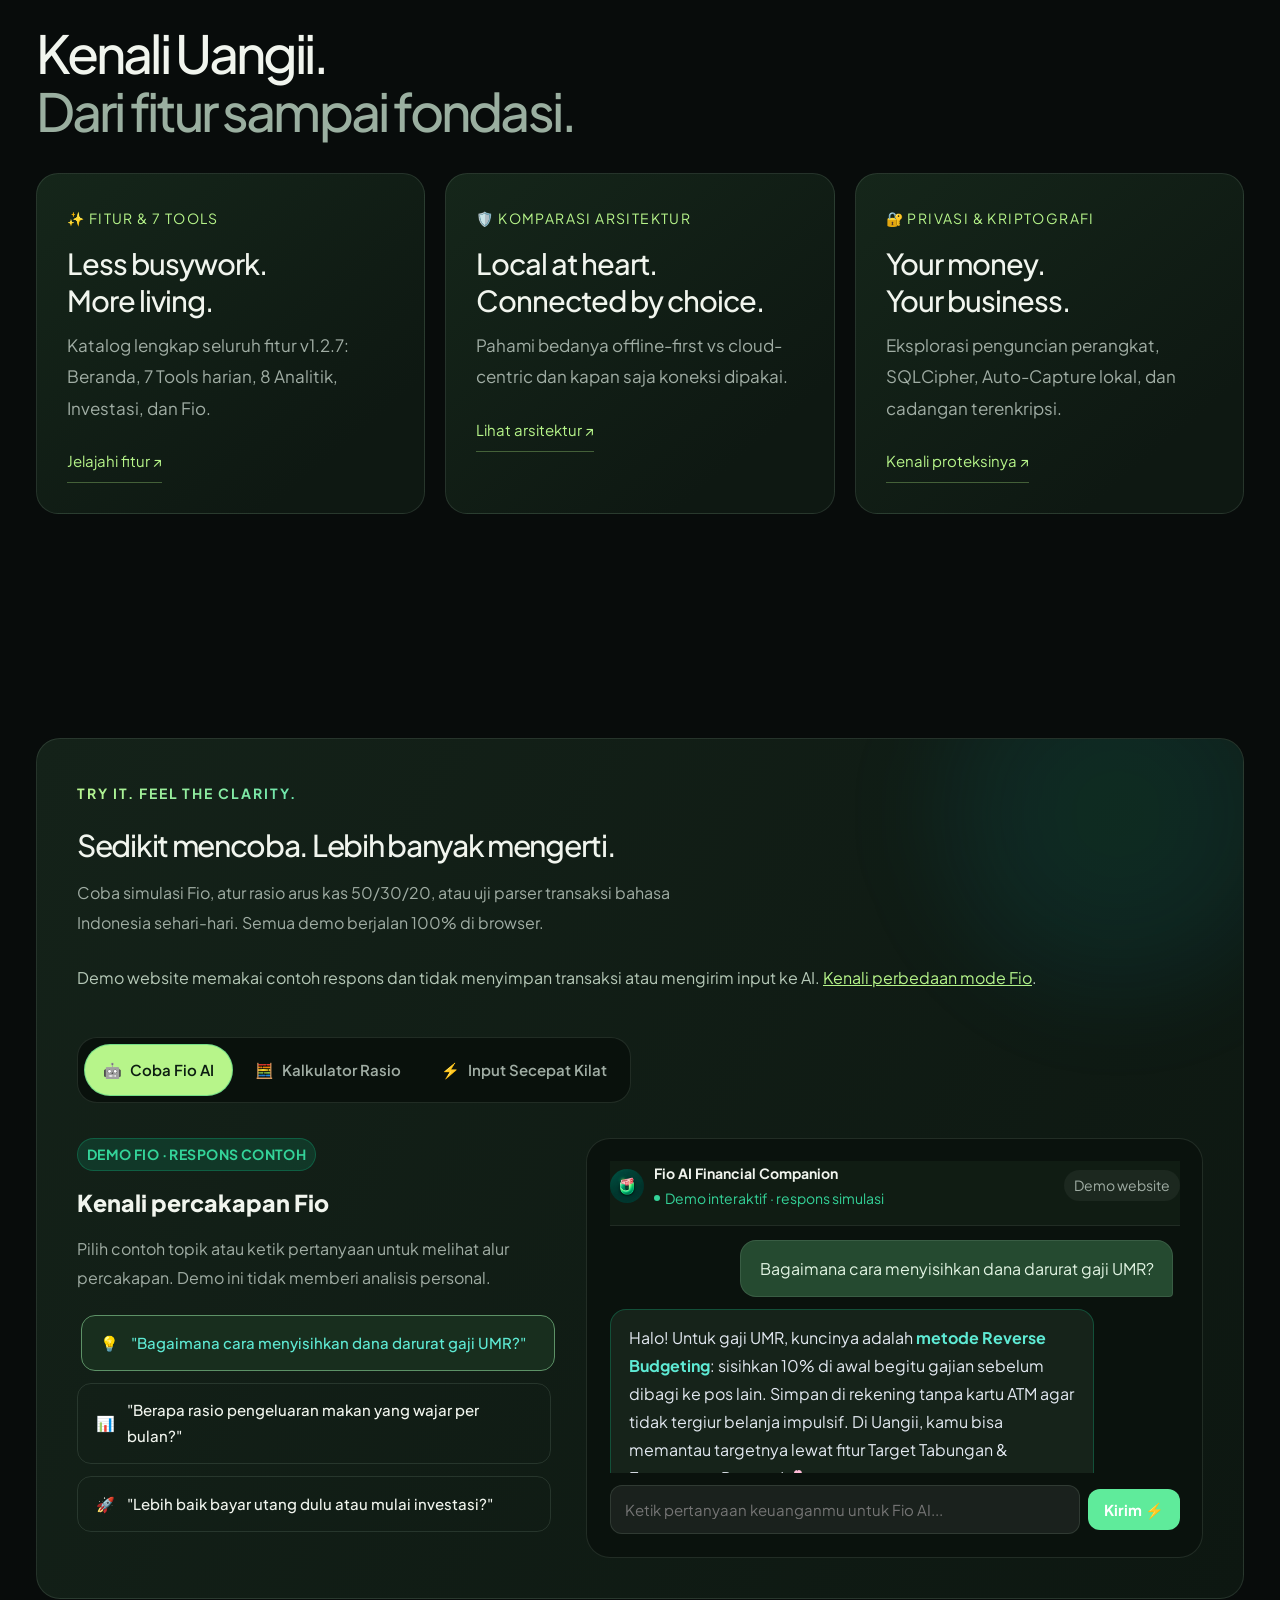
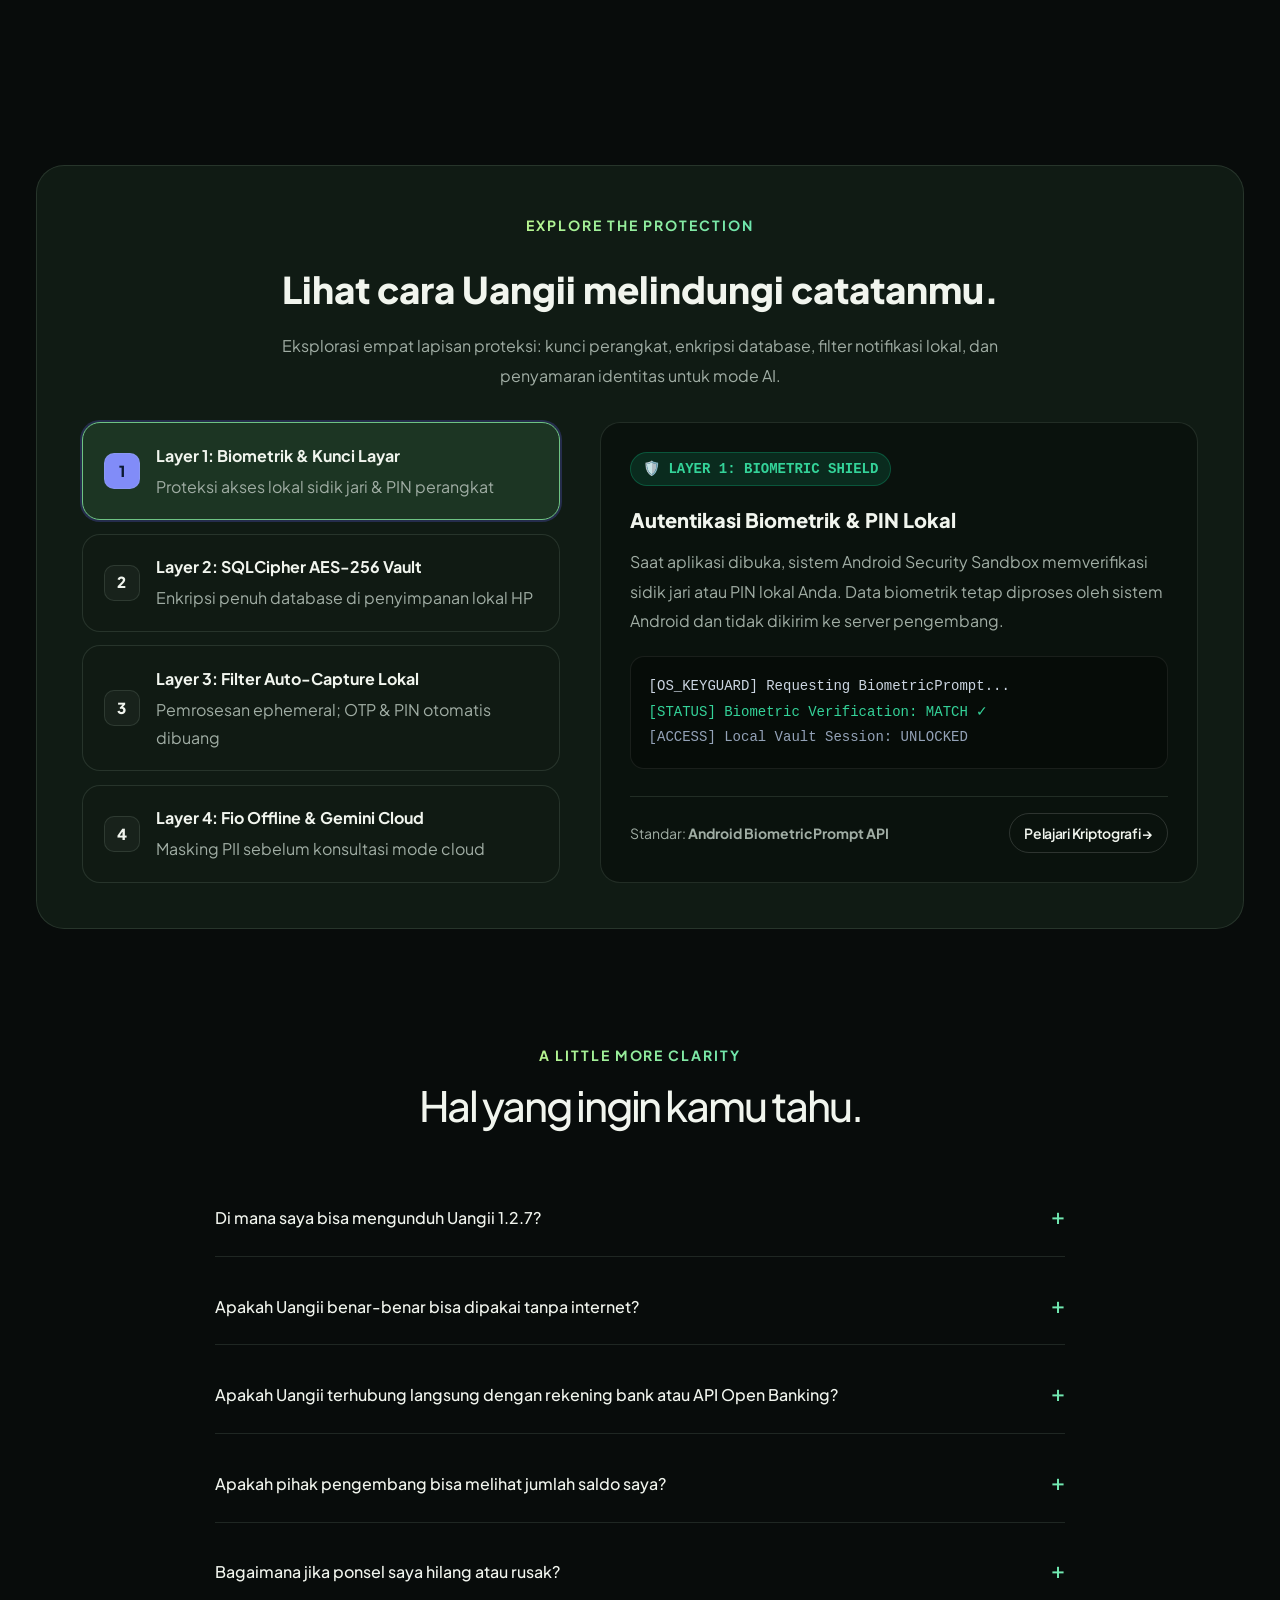
==== commit 8bfc1d88: "chore: sync latest website and uangii files from Google Drive" ====
--- a/uangii/index.html
+++ b/uangii/index.html
@@ -4,173 +4,608 @@
 <head>
   <meta charset="UTF-8">
   <meta name="viewport" content="width=device-width, initial-scale=1.0, maximum-scale=5.0">
-  <title>Uangii — A Calmer Relationship with Money</title>
-  <meta name="description" content="A calmer relationship with money. Catat keuangan, pahami portofolio, dan temukan kejernihan bersama Uangii dan Fio AI. Offline-first, terenkripsi, tetap milikmu.">
+  <title>Uangii 1.2.7 — A Calmer Relationship with Money</title>
+  <meta name="description" content="Uangii 1.2.7: Catat keuangan offline-first terenkripsi SQLCipher, 7 Tools Uangii harian (Auto-Capture Notifikasi lokal, Split Bill, Trip, Zakat, Rewind), Analitik Sankey, Investasi & RDN, Fio AI, dan Ruang Keluarga.">
   <meta name="theme-color" content="#080c0b">
-  <meta property="og:title" content="Uangii — A Calmer Relationship with Money">
-  <meta property="og:description" content="Built for investors. Designed for everyday life. Kenali uangmu dengan lebih jernih bersama Uangii.">
+  <meta property="og:title" content="Uangii 1.2.7 — A Calmer Relationship with Money">
+  <meta property="og:description" content="Built for investors. Designed for everyday life. Kenali uangmu lebih jernih bersama Uangii, Tools Harian, Fio AI, dan Ruang Keluarga.">
   <meta property="og:image" content="https://fintrack.digital/uangii/assets/brand/uangii-social.jpg">
   <meta property="og:type" content="website">
   <link rel="icon" href="assets/brand/favicon.png">
+  <link rel="canonical" href="https://fintrack.digital/uangii/">
 
   <link rel="preconnect" href="https://fonts.googleapis.com">
   <link rel="preconnect" href="https://fonts.gstatic.com" crossorigin>
-  <link href="https://fonts.googleapis.com/css2?family=Plus+Jakarta+Sans:wght@400;500;600;700;800&display=swap"
-    rel="stylesheet">
+  <link href="https://fonts.googleapis.com/css2?family=Plus+Jakarta+Sans:wght@400;500;600;700;800&display=swap" rel="stylesheet">
 
   <link rel="stylesheet" href="home.css">
-  <noscript><style>.reveal{opacity:1!important;transform:none!important}</style></noscript>
-  <link rel="stylesheet" href="redesign.css">
+  <noscript><style>.reveal,[data-stagger]>*{opacity:1!important;transform:none!important}</style></noscript>
+  <link rel="stylesheet" href="redesign.css">
   <link rel="stylesheet" href="readability.css">
-<link rel="stylesheet" href="launch.css">
-<link rel="canonical" href="https://fintrack.digital/uangii/">
-<link rel="stylesheet" href="catalog.css">
-<link rel="stylesheet" href="app-scenes.css">
-<script src="app-scenes.js" defer></script>
+  <link rel="stylesheet" href="launch.css">
+  <link rel="stylesheet" href="catalog.css">
+  <link rel="stylesheet" href="app-scenes.css">
+  <script src="app-scenes.js" defer></script>
 </head>
 
 <body>
   <div class="u-grain" aria-hidden="true"></div>
-  <div class="bg-orbs">
-    <div class="grid-bg"></div>
-    <div class="orb a"></div>
-    <div class="orb b"></div>
-    <div class="orb c"></div>
-  </div>
+  <div class="u-aurora" aria-hidden="true"><i></i><i></i><i></i></div>
 
   <!-- TOP SCROLL PROGRESS BAR -->
   <div id="scrollProgressBar" class="scroll-progress-bar"></div>
 
-  <!-- TOP ANNOUNCEMENT BAR (PRE-RELEASE NOTICE) -->
-  <aside class="top-announcement" aria-label="Uangii tersedia di Google Play"><div class="wrap launch-available"><strong>UANGII SUDAH RILIS</strong><span>Kenali uangmu. Mulai dari Android.</span><a href="https://play.google.com/store/apps/details?id=com.ftrackpro.financetracker.emtitra" target="_blank" rel="noopener noreferrer">Unduh di Google Play ↗</a></div></aside>
-
-  <header id="header"><div class="wrap nav"><a class="brand" href="#home" onclick="showTab('home')" aria-label="Uangii — Beranda"><img src="assets/brand/uangii-icon.webp" width="38" height="38" alt=""><span class="brand-name">uangii<span style="color:#b7f58a">.</span></span></a><nav class="nav-links" aria-label="Navigasi utama"><a class="nav-btn" href="fitur.html">Fitur Andalan</a><a class="nav-btn" href="investasi.html">Investasi</a><a class="nav-btn" href="arsitektur.html">Arsitektur</a><a class="nav-btn" href="privasi.html">Privasi</a></nav><div class="nav-right"><button class="u-motion" id="motionToggle" aria-label="Jeda animasi" aria-pressed="false" title="Jeda animasi">Ⅱ</button><a type="button" class="btn btn-primary nav-app-btn" href="https://play.google.com/store/apps/details?id=com.ftrackpro.financetracker.emtitra" target="_blank" rel="noopener noreferrer">Unduh aplikasi ↗</a><button class="menu-toggle" aria-label="Buka menu" onclick="toggleNav(true)"><svg viewBox="0 0 24 24" fill="none" stroke="currentColor" stroke-width="1.5" aria-hidden="true"><path d="M4 8h16M4 16h16"/></svg></button></div></div></header>
-
-  <!-- Flyout Nav Drawer (Untuk Komputer & HP) -->
+  <!-- TOP RELEASE BAR -->
+  <aside class="top-announcement" aria-label="Uangii 1.2.7 tersedia di Google Play">
+    <div class="wrap launch-available">
+      <strong>UANGII 1.2.7 SUDAH RILIS</strong>
+      <span>Kini hadir dengan 7 Tools Harian, Auto-Capture Lokal, Analitik Sankey &amp; Uangii Rewind.</span>
+      <a href="https://play.google.com/store/apps/details?id=com.ftrackpro.financetracker.emtitra" target="_blank" rel="noopener noreferrer">Unduh di Google Play ↗</a>
+    </div>
+  </aside>
+
+  <header id="header">
+    <div class="wrap nav">
+      <a class="brand" href="#home" onclick="showTab('home')" aria-label="Uangii — Beranda">
+        <img src="assets/brand/uangii-icon.webp" width="38" height="38" alt="">
+        <span class="brand-name">uangii<span style="color:#b7f58a">.</span></span>
+      </a>
+      <nav class="nav-links" aria-label="Navigasi utama">
+        <a class="nav-btn" href="fitur.html">Fitur &amp; Tools</a>
+        <a class="nav-btn" href="investasi.html">Investasi</a>
+        <a class="nav-btn" href="keluarga.html">Keluarga</a>
+        <a class="nav-btn" href="arsitektur.html">Arsitektur</a>
+        <a class="nav-btn" href="privasi.html">Privasi</a>
+      </nav>
+      <div class="nav-right">
+        <button type="button" class="u-motion" id="motionToggle" aria-label="Jeda animasi" aria-pressed="false" title="Jeda animasi">Ⅱ</button>
+        <a class="btn btn-primary nav-app-btn" href="https://play.google.com/store/apps/details?id=com.ftrackpro.financetracker.emtitra" target="_blank" rel="noopener noreferrer">Unduh aplikasi ↗</a>
+        <button type="button" class="menu-toggle" aria-label="Buka menu" onclick="toggleNav(true)">
+          <svg viewBox="0 0 24 24" fill="none" stroke="currentColor" stroke-width="1.5" aria-hidden="true"><path d="M4 8h16M4 16h16"/></svg>
+        </button>
+      </div>
+    </div>
+  </header>
+
+  <!-- Flyout Nav Drawer -->
   <div class="nav-overlay" id="navOverlay" onclick="toggleNav(false)"></div>
   <aside class="nav-drawer" id="navDrawer" aria-label="Menu Navigasi">
     <div class="drawer-head">
       <div style="display:flex;align-items:center;gap:.6rem;min-width:0;">
-        <img src="assets/brand/uangii-icon.webp" alt="Uangii"
-          style="width:28px;height:28px;border-radius:8px;flex-shrink:0;">
+        <img src="assets/brand/uangii-icon.webp" alt="Uangii" style="width:28px;height:28px;border-radius:8px;flex-shrink:0;">
         <strong style="font-size:1.05rem;white-space:nowrap;font-weight:800;letter-spacing:-.01em;">
-          <span>Uang<span class="grad-text">ii</span></span> <span
-            style="font-size:.9rem;color:var(--muted);font-weight:600;margin-left:.25rem;">Menu</span>
+          <span>Uang<span class="grad-text">ii</span></span>
+          <span style="font-size:.85rem;color:var(--muted);font-weight:600;margin-left:.25rem;">v1.2.7</span>
         </strong>
       </div>
-      <button class="drawer-close" aria-label="Tutup Menu" onclick="toggleNav(false)">✕</button>
+      <button type="button" class="drawer-close" aria-label="Tutup Menu" onclick="toggleNav(false)">✕</button>
     </div>
     <div class="drawer-menu">
-<a class="drawer-item" href="investasi.html"><span class="icon" aria-hidden="true">↗</span> Investasi &amp; RDN</a>
-      <button class="drawer-item active" id="btn-home" onclick="showTab('home')"><span class="icon">🏠</span>
-        Beranda</button>
-      <a class="drawer-item" id="btn-drawer-fitur" href="fitur.html"><span class="icon">✨</span>
-        Fitur Andalan</a>
-      <a class="drawer-item" id="btn-drawer-komparasi" href="arsitektur.html"><span
-          class="icon">🛡️</span> Komparasi Arsitektur</a>
-      <a class="drawer-item" id="btn-drawer-keamanan" href="privasi.html"><span
-          class="icon">🔐</span> Privasi & Kriptografi</a>
-      <button class="drawer-item" onclick="goSection('interactive-studio')"><span class="icon">✨</span> Interactive Studio</button>
-      <button class="drawer-item" onclick="goSection('faq')"><span class="icon">❓</span> Tanya Jawab (FAQ)</button>
-      <a class="drawer-item" id="btn-privacy" href="kebijakan-privasi.html"><span class="icon">📜</span> Kebijakan
-        Privasi</a>
-      <a class="drawer-item" id="btn-terms" href="ketentuan.html"><span class="icon">⚖️</span> Syarat &
-        Ketentuan</a>
+      <button type="button" class="drawer-item active" id="btn-home" onclick="showTab('home')"><span class="icon">🏠</span> Beranda</button>
+      <a class="drawer-item" id="btn-drawer-fitur" href="fitur.html"><span class="icon">✨</span> Fitur &amp; 7 Tools Uangii</a>
+      <a class="drawer-item" href="investasi.html"><span class="icon">📈</span> Investasi &amp; RDN</a>
+      <a class="drawer-item" href="keluarga.html"><span class="icon">👨‍👩‍👧‍👦</span> Ruang Keluarga</a>
+      <a class="drawer-item" id="btn-drawer-komparasi" href="arsitektur.html"><span class="icon">🛡️</span> Komparasi Arsitektur</a>
+      <a class="drawer-item" id="btn-drawer-keamanan" href="privasi.html"><span class="icon">🔐</span> Privasi &amp; Kriptografi</a>
+      <button type="button" class="drawer-item" onclick="goSection('product-tour')"><span class="icon">📱</span> Tur 12 Layar Aplikasi</button>
+      <button type="button" class="drawer-item" onclick="goSection('interactive-studio')"><span class="icon">⚡</span> Interactive Studio</button>
+      <button type="button" class="drawer-item" onclick="goSection('paket')"><span class="icon">⭐</span> Gratis vs Pro &amp; VIP</button>
+      <button type="button" class="drawer-item" onclick="goSection('faq')"><span class="icon">❓</span> Tanya Jawab (FAQ)</button>
+      <a class="drawer-item" id="btn-privacy" href="kebijakan-privasi.html"><span class="icon">📜</span> Kebijakan Privasi</a>
+      <a class="drawer-item" id="btn-terms" href="ketentuan.html"><span class="icon">⚖️</span> Ketentuan Layanan</a>
+      <a class="drawer-item" href="hapus-akun.html"><span class="icon">🗑️</span> Hapus Akun &amp; Data</a>
     </div>
     <div class="drawer-foot">
       <a class="btn btn-primary" style="width:100%;font-size:.9rem;padding:.75rem;" href="https://play.google.com/store/apps/details?id=com.ftrackpro.financetracker.emtitra" target="_blank" rel="noopener noreferrer">Dapatkan Aplikasi 🚀</a>
-      <a class="dev-badge" href="../" style="margin-top:0;justify-content:center;width:100%;"
-        title="Kunjungi Website Developer Emtitra Production">
+      <a class="dev-badge" href="../" style="margin-top:0;justify-content:center;width:100%;" title="Kunjungi Website Developer Emtitra Production">
         <img src="assets/logo dev.jpg" alt="Emtitra Production" style="width:24px!important;height:24px!important;">
         <span style="font-size:.875rem;font-weight:600;color:var(--text);">Emtitra Production ↗</span>
       </a>
     </div>
   </aside>
 
-  <main><div class="wrap legacy-document" id="privacy">Dokumen dipindahkan ke <a href="kebijakan-privasi.html">Kebijakan Privasi Uangii</a>.</div><div class="wrap legacy-document" id="terms">Dokumen dipindahkan ke <a href="ketentuan.html">Ketentuan Layanan Uangii</a>.</div>
-    <!-- ================= HOME ================= -->
+  <main>
+    <div class="wrap legacy-document" id="privacy">Dokumen dipindahkan ke <a href="kebijakan-privasi.html">Kebijakan Privasi Uangii</a>.</div>
+    <div class="wrap legacy-document" id="terms">Dokumen dipindahkan ke <a href="ketentuan.html">Ketentuan Layanan Uangii</a>.</div>
+
     <div id="section-home" class="page active">
-  <div class="wrap">
-    <section class="u-hero" aria-labelledby="heroTitle">
-      <div class="u-hero-copy reveal">
-        <span class="u-eyebrow"><i class="u-dot" aria-hidden="true"></i> KINI TERSEDIA DI GOOGLE PLAY</span>
-        <h1 id="heroTitle">A calmer<br>relationship<br>with <em>money.</em></h1>
-        <p>Catat pengeluaran, pantau investasi, dan kelola RDN dalam satu aplikasi. Pisahkan keuangan pribadi dan kas keluarga sesuai kebutuhanmu.</p>
-        <div class="u-actions"><a class="btn btn-primary" href="https://play.google.com/store/apps/details?id=com.ftrackpro.financetracker.emtitra" target="_blank" rel="noopener noreferrer">Unduh Uangii <span aria-hidden="true">↗</span></a><button class="u-text-link" onclick="goSection('product-tour')">Jelajahi aplikasinya <span aria-hidden="true">↗</span></button></div>
-        <div class="u-hero-note"><svg viewBox="0 0 24 24" fill="none" stroke="currentColor" stroke-width="1.6" aria-hidden="true"><path d="M12 3 4 6v6c0 5 8 9 8 9s8-4 8-9V6Z"/><path d="m8 12 3 3 5-6"/></svg> Offline-first. Terenkripsi. Tetap milikmu.</div>
+      <!-- HERO -->
+      <div class="wrap">
+        <section class="u-hero" aria-labelledby="heroTitle">
+          <div class="u-hero-copy reveal">
+            <span class="u-eyebrow"><i class="u-dot" aria-hidden="true"></i> UANGII 1.2.7 · TERSEDIA DI GOOGLE PLAY</span>
+            <h1 id="heroTitle">A calmer<br>relationship<br>with <em>money.</em></h1>
+            <p>Catat keuangan harian, tarik notifikasi bank secara lokal, pantau Investasi &amp; RDN, bedah arus kas lewat Sankey, hingga kelola Ruang Keluarga—semuanya dalam satu aplikasi OLED Dark yang offline-first dan terenkripsi.</p>
+            <div class="u-actions">
+              <a class="btn btn-primary" href="https://play.google.com/store/apps/details?id=com.ftrackpro.financetracker.emtitra" target="_blank" rel="noopener noreferrer">Unduh Uangii <span aria-hidden="true">↗</span></a>
+              <button type="button" class="u-text-link" onclick="goSection('product-tour')">Jelajahi 12 layarnya <span aria-hidden="true">↗</span></button>
+            </div>
+            <div class="u-hero-note">
+              <svg viewBox="0 0 24 24" fill="none" stroke="currentColor" stroke-width="1.6" aria-hidden="true"><path d="M12 3 4 6v6c0 5 8 9 8 9s8-4 8-9V6Z"/><path d="m8 12 3 3 5-6"/></svg>
+              Offline-first · SQLCipher AES-256 · 4 Tab + Tombol Catat Melayang.
+            </div>
+          </div>
+          <div class="us-mount u-hero-art">
+            <div data-app-scene="personal"><p class="us-example">Ilustrasi layar Beranda Uangii 1.2.7.</p></div>
+            <p class="us-art-note">Ilustrasi direkonstruksi langsung dari kode UI Uangii 1.2.7 · Data demo</p>
+          </div>
+        </section>
+        <div class="u-hero-bottom">
+          <span>BUILT FOR <strong>INVESTORS &amp; EVERYDAY DREAMERS.</strong></span>
+          <span>4 TAB · 7 TOOLS HARIAN · 8 ANALITIK VISUAL.</span>
+          <span class="u-scroll-label">SCROLL TO EXPLORE <i aria-hidden="true"></i></span>
+        </div>
       </div>
-      <div class="us-mount u-hero-art"><div data-app-scene="personal"><p class="us-example">Ilustrasi tampilan aplikasi Uangii.</p></div><p class="us-art-note">Ilustrasi aplikasi · Data demo</p></div>
-    </section>
-    <div class="u-hero-bottom"><span>BUILT FOR <strong>INVESTORS & EVERYDAY DREAMERS.</strong></span><span>ONE CLEAR VIEW. MORE PEACE OF MIND.</span><span class="u-scroll-label">SCROLL TO EXPLORE <i aria-hidden="true"></i></span></div>
-  </div>
-  <div class="u-marquee" aria-label="Built for investors. Designed for everyday life. Your money. Your pace. Private by design."><div class="u-marquee-track" aria-hidden="true"><div class="u-marquee-set"><span>Built for investors</span><b>✳</b><span>Designed for everyday life</span><b>✳</b><span>Your money. Your pace.</span><b>✳</b><span>Private by design</span><b>✳</b></div><div class="u-marquee-set"><span>Built for investors</span><b>✳</b><span>Designed for everyday life</span><b>✳</b><span>Your money. Your pace.</span><b>✳</b><span>Private by design</span><b>✳</b></div></div></div>
-  <section class="wrap u-section" id="fitur">
-    <div class="u-heading-row reveal"><div class="u-section-heading"><span class="u-eyebrow">01 / MAKE ROOM FOR CLARITY</span><h2>Less financial noise.<br><em>More life.</em></h2></div><p>Keuangan yang terasa lebih ringan dimulai dari satu tempat yang rapi.</p></div>
-    <div class="u-overview-grid">
-      <article class="u-panel u-panel-main reveal"><div class="u-panel-copy"><small>The bigger picture</small><h3>Semua uangmu.<br>Satu cerita yang utuh.</h3><p>Satukan catatan dompet, rekening, dan aset. Pahami ke mana uang pergi dan apa yang sedang kamu bangun.</p></div><img src="assets/redesign/fintech-overview.webp" alt="Ilustrasi 3D Uangii untuk pencatatan, laporan keuangan, kontrol pengeluaran, dan tujuan investasi" width="1536" height="1024" loading="lazy" decoding="async"></article>
-      <div class="u-panel-stack"><article class="u-panel u-mini-panel reveal u-delay"><div class="u-panel-copy"><small>Private by design</small><h3>Your money.<br>Your business.</h3><p>Catatan keuangan tersimpan di perangkatmu, dilindungi enkripsi SQLCipher.</p><button class="u-story-link" onclick="goSection('keamanan')">Kenali perlindungannya ↗</button></div><div class="u-glyph" aria-hidden="true"><div class="u-cube"><span></span><span></span><span></span><span></span><span></span><span></span></div></div></article><article class="u-panel u-mini-panel reveal u-delay"><div class="u-panel-copy"><small>Made for real life</small><h3>Catat sekarang.<br>Lanjutkan harimu.</h3><p>Input pintar, laporan PDF, dan cadangan pribadi. Hal kecil yang bikin rutinitas lebih sederhana.</p></div><div class="u-glyph" aria-hidden="true"><div class="u-stack-icon"><i></i><i></i><i>↗</i></div></div></article></div>
-    </div>
-  </section>
-  <div class="wrap">
-    <section class="u-story" id="investasi"><div class="us-mount u-story-image"><div data-app-scene="investments"><p class="us-example">Ilustrasi tampilan aplikasi Uangii.</p></div><p class="us-art-note">Ilustrasi aplikasi · Data demo</p></div><div class="u-story-copy reveal"><span class="u-section-number">02 / BUILT FOR INVESTORS</span><span class="u-eyebrow"><i class="u-dot" aria-hidden="true"></i> SMALL STEPS. A BIGGER PICTURE.</span><h2>Invest with a<br><em>clearer mind.</em></h2><p>Bukan sekadar melihat saldo. Kenali komposisi portofolio, nilai aset, dan kas investasi dalam satu tampilan yang mudah dipahami.</p><ul class="u-story-list"><li>Saham IHSG / Global, reksadana, kripto, dan emas</li><li>Average Cost, Floating P/L, dan nilai pasar aset</li><li>Saldo RDN otomatis mengikuti transaksi beli dan jual</li><li>Ringkasan realized gain dan dividen historis</li></ul><a class="u-story-link" href="investasi.html">Jelajahi fitur Investasi &amp; RDN ↗</a><small class="u-caption">Tampilan ilustrasi. Angka bukan proyeksi hasil investasi.</small></div></section>
-    <section class="u-story" id="fio"><div class="u-story-copy reveal"><span class="u-section-number">03 / MEET YOUR MONEY COMPANION</span><span class="u-eyebrow"><i class="u-dot" aria-hidden="true"></i> LESS OVERTHINKING. MORE UNDERSTANDING.</span><h2>A little guidance.<br><em>A lot more calm.</em></h2><p>Kenalan dengan Fio, asisten keuangan di Uangii. Bantu catat transaksi, pahami anggaran, dan baca ringkasan portofolio lewat percakapan yang terasa natural.</p><ul class="u-story-list"><li>Catat dengan bahasa sehari-hari</li><li>Evaluasi anggaran dan kebiasaan pengeluaran</li><li>Ringkasan keuangan yang lebih mudah dicerna</li></ul><button class="u-story-link" onclick="goSection('interactive-studio')">Coba simulasi Fio ↗</button><small class="u-caption">Fio memberi edukasi keuangan, bukan nasihat investasi berizin.</small></div><div class="us-mount u-story-image"><div data-app-scene="fio"><p class="us-example">Ilustrasi tampilan aplikasi Uangii.</p></div><p class="us-art-note">Ilustrasi aplikasi · Data demo</p></div></section>
-    <div class="u-quote reveal"><p>You don't need to think about money all the time.<br><em>Just understand it a little better.</em></p><span>THAT'S THE UANGII WAY.</span></div>
-    <section class="u-story" id="keamanan"><div class="u-story-image reveal"><div class="u-tilt" data-tilt><img src="assets/redesign/cloud-security.webp" width="1122" height="1402" alt="Ilustrasi 3D pencadangan Google Drive dan proteksi enkripsi AES-256 Uangii" loading="lazy" decoding="async"></div></div><div class="u-story-copy reveal"><span class="u-section-number">04 / YOUR SPACE. YOUR CONTROL.</span><span class="u-eyebrow"><i class="u-dot" aria-hidden="true"></i> PEACE OF MIND, BUILT IN.</span><h2>Your financial life.<br><em>Kept personal.</em></h2><p>Keuangan pribadi seharusnya tetap pribadi. Pencatatan berjalan offline-first, data terenkripsi di ponselmu, dan cadangan Google Drive diaktifkan sesuai pilihanmu.</p><div class="u-chip-row"><span class="u-chip">SQLCipher · AES-256</span><span class="u-chip">Offline-first</span><span class="u-chip">Personal backup</span></div><ul class="u-story-list"><li>Catatan transaksi disimpan di perangkat</li><li>Cadangkan ke Google Drive milikmu sendiri</li><li>Kamu yang memegang kendali atas datamu</li></ul><a class="u-story-link" href="privasi.html">Lebih dekat dengan privasi Uangii ↗</a></div></section>
-  </div>
-  <section class="wrap u-section us-tour" id="product-tour" data-app-tour="personal family transactions familyTransactions members exchange trend fio investments" aria-labelledby="product-tour-title">
-<div class="us-tour-layout"><div class="us-tour-copy"><span class="u-eyebrow">JELAJAHI UANGII</span><h2 id="product-tour-title">Sembilan tampilan.<br><em>Dua ruang keuangan.</em></h2><p class="us-example">Jelajahi Beranda, transaksi, dan fitur lain dalam contoh tampilan yang dibuat ulang dari tangkapan layar aplikasi.</p><div class="us-tour-controls" data-tour-controls role="group" aria-label="Pilih tampilan aplikasi" hidden></div><div class="us-tour-summary" data-tour-summary aria-live="polite" aria-atomic="true"><small>ILUSTRASI TAMPILAN</small><h3>Kenali Uangii</h3><p>Pilih layar untuk melihat contoh fitur.</p></div></div><div class="us-tour-view"><div data-tour-view><p class="us-example">Lihat <a class="u-story-link" href="https://play.google.com/store/apps/details?id=com.ftrackpro.financetracker.emtitra">cuplikan aplikasi di Google Play ↗</a>.</p></div><p class="us-art-note">Ilustrasi aplikasi · Data demo</p></div></div></section>
-
-  <section class="wrap u-section" id="cuplikan"><div class="u-section-heading"><span class="u-eyebrow">CUPLIKAN RESMI GOOGLE PLAY</span><h2>Lihat tampilan aplikasinya.</h2><p>Pilih gambar untuk memperbesar. Cuplikan diambil dari <a class="u-story-link" href="https://play.google.com/store/apps/details?id=com.ftrackpro.financetracker.emtitra" target="_blank" rel="noopener noreferrer">listing Uangii di Google Play ↗</a>.</p></div><div class="release-gallery"><a data-release-screenshot href="https://play-lh.googleusercontent.com/rNmimVb8h2ekdaIfUhZ_w8ro6B5Y6vFiic3ANP41Wc02xAQgn8G97sagfG0-M6-faQcRqDS6omAXez8e4kZYNw=w1052-h592"><img src="https://play-lh.googleusercontent.com/rNmimVb8h2ekdaIfUhZ_w8ro6B5Y6vFiic3ANP41Wc02xAQgn8G97sagfG0-M6-faQcRqDS6omAXez8e4kZYNw=w526-h296" srcset="https://play-lh.googleusercontent.com/rNmimVb8h2ekdaIfUhZ_w8ro6B5Y6vFiic3ANP41Wc02xAQgn8G97sagfG0-M6-faQcRqDS6omAXez8e4kZYNw=w526-h296 526w, https://play-lh.googleusercontent.com/rNmimVb8h2ekdaIfUhZ_w8ro6B5Y6vFiic3ANP41Wc02xAQgn8G97sagfG0-M6-faQcRqDS6omAXez8e4kZYNw=w1052-h592 1052w" sizes="(max-width:600px) calc(100vw - 40px), (max-width:1280px) 46vw, 590px" width="526" height="296" loading="lazy" decoding="async" alt="Cuplikan resmi Uangii 1"><span>Perbesar cuplikan 1 ↗</span></a><a data-release-screenshot href="https://play-lh.googleusercontent.com/Oy9njPpzve_ZHtY4w_5QipOHuwxuDFcnLx6-6y8ToA_FlvrafIKPTYeGEXyPVaEGu1KZEIeEoo0j4Z9bh2Vqrg=w1052-h592"><img src="https://play-lh.googleusercontent.com/Oy9njPpzve_ZHtY4w_5QipOHuwxuDFcnLx6-6y8ToA_FlvrafIKPTYeGEXyPVaEGu1KZEIeEoo0j4Z9bh2Vqrg=w526-h296" srcset="https://play-lh.googleusercontent.com/Oy9njPpzve_ZHtY4w_5QipOHuwxuDFcnLx6-6y8ToA_FlvrafIKPTYeGEXyPVaEGu1KZEIeEoo0j4Z9bh2Vqrg=w526-h296 526w, https://play-lh.googleusercontent.com/Oy9njPpzve_ZHtY4w_5QipOHuwxuDFcnLx6-6y8ToA_FlvrafIKPTYeGEXyPVaEGu1KZEIeEoo0j4Z9bh2Vqrg=w1052-h592 1052w" sizes="(max-width:600px) calc(100vw - 40px), (max-width:1280px) 46vw, 590px" width="526" height="296" loading="lazy" decoding="async" alt="Cuplikan resmi Uangii 2"><span>Perbesar cuplikan 2 ↗</span></a><a data-release-screenshot href="https://play-lh.googleusercontent.com/zPYV7wwlO4Z93QlI7KpL6GPkL2aJiam3dpzpgdoL8Kl8yzr5V6LYv1mA6Rcv7VKWgslyS5p-L6WMpq1Uj9NK=w1052-h592"><img src="https://play-lh.googleusercontent.com/zPYV7wwlO4Z93QlI7KpL6GPkL2aJiam3dpzpgdoL8Kl8yzr5V6LYv1mA6Rcv7VKWgslyS5p-L6WMpq1Uj9NK=w526-h296" srcset="https://play-lh.googleusercontent.com/zPYV7wwlO4Z93QlI7KpL6GPkL2aJiam3dpzpgdoL8Kl8yzr5V6LYv1mA6Rcv7VKWgslyS5p-L6WMpq1Uj9NK=w526-h296 526w, https://play-lh.googleusercontent.com/zPYV7wwlO4Z93QlI7KpL6GPkL2aJiam3dpzpgdoL8Kl8yzr5V6LYv1mA6Rcv7VKWgslyS5p-L6WMpq1Uj9NK=w1052-h592 1052w" sizes="(max-width:600px) calc(100vw - 40px), (max-width:1280px) 46vw, 590px" width="526" height="296" loading="lazy" decoding="async" alt="Cuplikan resmi Uangii 3"><span>Perbesar cuplikan 3 ↗</span></a><a data-release-screenshot href="https://play-lh.googleusercontent.com/y1V9uVhPDbfsl4egYgWM-P6P8N22RrjXfmujiRytIo6TqbZLjsKjwSXx_4eOSv4g4U-JYsqEHnZI9QlUa6ndcg=w1052-h592"><img src="https://play-lh.googleusercontent.com/y1V9uVhPDbfsl4egYgWM-P6P8N22RrjXfmujiRytIo6TqbZLjsKjwSXx_4eOSv4g4U-JYsqEHnZI9QlUa6ndcg=w526-h296" srcset="https://play-lh.googleusercontent.com/y1V9uVhPDbfsl4egYgWM-P6P8N22RrjXfmujiRytIo6TqbZLjsKjwSXx_4eOSv4g4U-JYsqEHnZI9QlUa6ndcg=w526-h296 526w, https://play-lh.googleusercontent.com/y1V9uVhPDbfsl4egYgWM-P6P8N22RrjXfmujiRytIo6TqbZLjsKjwSXx_4eOSv4g4U-JYsqEHnZI9QlUa6ndcg=w1052-h592 1052w" sizes="(max-width:600px) calc(100vw - 40px), (max-width:1280px) 46vw, 590px" width="526" height="296" loading="lazy" decoding="async" alt="Cuplikan resmi Uangii 4"><span>Perbesar cuplikan 4 ↗</span></a></div><dialog class="release-lightbox" id="releaseScreenshotDialog" aria-label="Cuplikan aplikasi Uangii"><form method="dialog"><button type="submit" class="btn btn-ghost" autofocus>Tutup cuplikan</button></form><img alt=""></dialog></section><section class="wrap u-section" id="explore-pages"><div class="u-section-heading"><span class="u-eyebrow">GO A LITTLE DEEPER</span><h2>Kenali Uangii.<br><em>Dari fitur sampai fondasi.</em></h2></div><div class="u-page-links"><article class="u-panel"><div class="u-panel-copy"><small>✨ Fitur Andalan</small><h3>Less busywork.<br>More living.</h3><p>Kenali pencatatan, Fio, investasi, laporan, dan cadangan.</p><a class="u-story-link" href="fitur.html">Jelajahi fitur ↗</a></div></article><article class="u-panel"><div class="u-panel-copy"><small>🛡️ Komparasi Arsitektur</small><h3>Local at heart.<br>Connected by choice.</h3><p>Pahami cara data disimpan dan kapan koneksi digunakan.</p><a class="u-story-link" href="arsitektur.html">Lihat arsitektur ↗</a></div></article><article class="u-panel"><div class="u-panel-copy"><small>🔐 Privasi &amp; Kriptografi</small><h3>Your money.<br>Your business.</h3><p>Eksplorasi penguncian, enkripsi, dan cadangan pribadi.</p><a class="u-story-link" href="privasi.html">Kenali proteksinya ↗</a></div></article></div></section>
-<section class="wrap u-studio-wrap" id="interactive-studio">
+
+      <!-- MARQUEE -->
+      <div class="u-marquee" aria-label="Offline-first SQLCipher. 7 Tools Harian. Analitik Sankey & Runway. Investasi & RDN. Fio AI. Ruang Keluarga.">
+        <div class="u-marquee-track" aria-hidden="true">
+          <div class="u-marquee-set">
+            <span>Offline-first SQLCipher</span><b>✳</b>
+            <span>Auto-Capture Notifikasi Lokal</span><b>✳</b>
+            <span>Analitik Sankey &amp; Runway</span><b>✳</b>
+            <span>Uangii Rewind Bulanan</span><b>✳</b>
+            <span>Investasi &amp; RDN Terpadu</span><b>✳</b>
+            <span>Fio AI &amp; Ruang Keluarga</span><b>✳</b>
+          </div>
+          <div class="u-marquee-set">
+            <span>Offline-first SQLCipher</span><b>✳</b>
+            <span>Auto-Capture Notifikasi Lokal</span><b>✳</b>
+            <span>Analitik Sankey &amp; Runway</span><b>✳</b>
+            <span>Uangii Rewind Bulanan</span><b>✳</b>
+            <span>Investasi &amp; RDN Terpadu</span><b>✳</b>
+            <span>Fio AI &amp; Ruang Keluarga</span><b>✳</b>
+          </div>
+        </div>
+      </div>
+
+      <!-- 01 / ECOSYSTEM OVERVIEW -->
+      <section class="wrap u-section" id="fitur">
+        <div class="u-heading-row reveal">
+          <div class="u-section-heading">
+            <span class="u-eyebrow">01 / MAKE ROOM FOR CLARITY</span>
+            <h2>Less financial noise.<br><em>More life.</em></h2>
+          </div>
+          <p>Semua pembukuan pribadi, alat bantu harian, portofolio investasi, dan kas keluarga terhubung rapi dalam satu arsitektur buku besar atomik.</p>
+        </div>
+        <div class="u-overview-grid" data-stagger>
+          <article class="u-panel u-panel-main u-spot">
+            <div class="u-panel-copy">
+              <small>Arsitektur Uangii 1.2.7</small>
+              <h3>Semua uangmu.<br>Satu ekosistem yang utuh.</h3>
+              <p>Multi-dompet &amp; multi-mata uang, 7 Tools Uangii harian, portofolio RDN, Fio AI, dan Ruang Keluarga dalam antarmuka 4 tab + tombol <strong>+</strong> melayang.</p>
+            </div>
+            <div style="padding:0 24px 24px;" data-app-canvas="ecosystem"></div>
+          </article>
+          <div class="u-panel-stack">
+            <article class="u-panel u-mini-panel u-spot">
+              <div class="u-panel-copy">
+                <small>Private by design</small>
+                <h3>Your money.<br>Your business.</h3>
+                <p>Database lokal dienkripsi SQLCipher AES-256. Auto-Capture Notifikasi berjalan 100% lokal di memori tanpa mengirim teks mentah ke server.</p>
+                <button type="button" class="u-story-link" onclick="goSection('keamanan')">Kenali perlindungannya ↗</button>
+              </div>
+              <div class="u-glyph" aria-hidden="true">
+                <div class="u-cube"><span></span><span></span><span></span><span></span><span></span><span></span></div>
+              </div>
+            </article>
+            <article class="u-panel u-mini-panel u-spot">
+              <div class="u-panel-copy">
+                <small>Made for real life</small>
+                <h3>Catat secepat kilat.<br>Lanjutkan harimu.</h3>
+                <p>Input bahasa alami, dikte suara, pindai struk, draf notifikasi bank, hingga widget ringkasan &amp; aksi cepat di layar utama Android.</p>
+                <button type="button" class="u-story-link" onclick="goSection('interactive-studio')">Coba parser lokal ↗</button>
+              </div>
+              <div class="u-glyph" aria-hidden="true">
+                <div class="u-stack-icon"><i></i><i></i><i>+</i></div>
+              </div>
+            </article>
+          </div>
+        </div>
+      </section>
+
+      <!-- 02 / TOOLS UANGII 7-IN-1 (NEW) -->
+      <section class="wrap u-section" id="tools-uangii" aria-labelledby="toolsTitle">
+        <div class="u-heading-row reveal">
+          <div class="u-section-heading">
+            <span class="u-eyebrow">02 / TOOLS UANGII · BARU DI V1.2.7</span>
+            <h2 id="toolsTitle">Tujuh alat bantu harian.<br><em>Langsung dari dalam aplikasi.</em></h2>
+          </div>
+          <p>Dirancang untuk situasi nyata sehari-hari—dari patungan makan siang, anggaran liburan, hingga ringkasan cerita keuangan bulanan.</p>
+        </div>
+
+        <div class="tools-grid" data-stagger>
+          <article class="tool-card tool-card--wide u-spot">
+            <div style="display:flex;align-items:center;justify-content:space-between;gap:12px;">
+              <div class="tool-ic">🔔</div>
+              <span class="tool-tag">Opsional · 100% Lokal</span>
+            </div>
+            <h3>Catat dari Notifikasi (Auto-Capture)</h3>
+            <p>Aktifkan secara sukarela untuk aplikasi bank/e-wallet pilihanmu. Teks diproses sementara di memori perangkat menjadi draf siap konfirmasi; OTP, PIN, sandi, dan promo otomatis dibuang. Bukan API Open Banking.</p>
+          </article>
+
+          <article class="tool-card u-spot">
+            <div class="tool-ic tool-ic--cyan">✨</div>
+            <h3>Uangii Rewind</h3>
+            <p>Ringkasan cerita keuangan bulanan (Saving Rate, Hari Hemat, Emergency Runway) dengan kartu siap bagikan dan tombol sensor nominal.</p>
+          </article>
+
+          <article class="tool-card u-spot">
+            <div class="tool-ic">👥</div>
+            <h3>Split Bill &amp; Patungan</h3>
+            <p>Bagi tagihan bersama teman secara adil dan otomatis catat sisa bagian teman ke daftar piutang.</p>
+          </article>
+
+          <article class="tool-card u-spot">
+            <div class="tool-ic tool-ic--cyan">✈️</div>
+            <h3>Mode Trip &amp; Event</h3>
+            <p>Pisahkan anggaran khusus liburan, pernikahan, atau acara tertentu agar tidak tercampur pengeluaran bulanan.</p>
+          </article>
+
+          <article class="tool-card u-spot">
+            <div class="tool-ic tool-ic--blue">🛍️</div>
+            <h3>Daftar Belanja Cerdas</h3>
+            <p>Susun rencana belanja sambil langsung mengecek dampaknya terhadap Batas Aman Harianmu.</p>
+          </article>
+
+          <article class="tool-card u-spot">
+            <div class="tool-ic tool-ic--amber">🛡️</div>
+            <h3>Brankas Struk &amp; Garansi</h3>
+            <p>Simpan foto struk pembelian perangkat beserta tanggal berakhirnya masa garansi di satu tempat rapi.</p>
+          </article>
+
+          <article class="tool-card u-spot">
+            <div class="tool-ic">🤲</div>
+            <h3>Kalkulator Zakat</h3>
+            <p>Alat bantu hitung estimasi Zakat Mal dan Zakat Penghasilan berdasarkan acuan umum BAZNAS (referensi hitung, bukan fatwa mengikat).</p>
+          </article>
+        </div>
+
+        <div class="us-tour" style="margin-top:42px;" data-app-tour="toolsHub autoCapture rewind zakat" aria-label="Pratinjau interaktif Tools Uangii">
+          <div class="us-tour-layout">
+            <div class="us-tour-copy">
+              <span class="u-eyebrow">PRATINJAU INTERAKTIF TOOLS</span>
+              <h3 style="font-size:clamp(26px,3.2vw,38px);font-weight:500;letter-spacing:-.04em;margin:12px 0 8px;">Lihat cara kerja alat bantu harianmu.</h3>
+              <p class="us-example">Pilih salah satu modul di bawah untuk melihat rekonstruksi layar asli dari kode Tools Uangii.</p>
+              <div class="us-tour-controls" data-tour-controls role="group" aria-label="Pilih layar Tools Uangii" hidden></div>
+              <div class="us-tour-summary" data-tour-summary aria-live="polite" aria-atomic="true">
+                <small>TOOLS UANGII</small>
+                <h3>Tools Uangii (7-in-1)</h3>
+                <p>Pilih modul untuk melihat contoh antarmuka.</p>
+              </div>
+            </div>
+            <div class="us-tour-view">
+              <div data-tour-view></div>
+              <p class="us-art-note">Ilustrasi UI berdasarkan PracticalToolsHubScreen.kt · Data demo</p>
+            </div>
+          </div>
+        </div>
+      </section>
+
+      <!-- STORIES: ANALITIK, INVESTASI, FIO, KELUARGA, KEAMANAN -->
+      <div class="wrap">
+        <!-- 03 / ANALITIK -->
+        <section class="u-story" id="analitik">
+          <div class="u-story-copy reveal">
+            <span class="u-section-number">03 / DEEP VISUAL ANALYTICS</span>
+            <span class="u-eyebrow"><i class="u-dot" aria-hidden="true"></i> 8 SUB-LAYAR ANALISA FINANSIAL</span>
+            <h2>Read your cash flow.<br><em>Without spreadsheets.</em></h2>
+            <p>Pahami arah uangmu dalam hitungan detik. Uangii menghadirkan visualisasi finansial mendalam yang langsung dihitung lokal di perangkatmu.</p>
+            <div class="analytics-pills">
+              <span class="analytics-pill">🌊 Sankey Cash Flow</span>
+              <span class="analytics-pill">📊 Cash Flow Waterfall</span>
+              <span class="analytics-pill">🛟 Emergency Runway</span>
+              <span class="analytics-pill">⛰️ Debt Payoff Mountain</span>
+              <span class="analytics-pill">📅 Kalender Kas</span>
+              <span class="analytics-pill">🎯 Skor 50/30/20</span>
+            </div>
+            <ul class="u-story-list">
+              <li>Proyeksi arus kas &amp; target saldo akhir periode</li>
+              <li>Analisis kekayaan bersih (Net Worth) dan radar pola kebiasaan belanja</li>
+              <li>Ekspor laporan PDF rapi serta impor/ekspor CSV kapan saja</li>
+            </ul>
+            <a class="u-story-link" href="fitur.html#anggaran">Lihat seluruh modul analitik ↗</a>
+          </div>
+          <div class="us-mount u-story-image">
+            <div data-app-scene="analytics"><p class="us-example">Ilustrasi layar Analitik Visual Uangii.</p></div>
+            <p class="us-art-note">Ilustrasi UI berdasarkan AnalysisScreen.kt · Data demo</p>
+          </div>
+        </section>
+
+        <!-- 04 / INVESTASI & RDN -->
+        <section class="u-story" id="investasi">
+          <div class="us-mount u-story-image">
+            <div data-app-scene="investments"><p class="us-example">Ilustrasi layar Investasi &amp; RDN Uangii.</p></div>
+            <p class="us-art-note">Ilustrasi UI berdasarkan InvestmentsScreen.kt · Data demo</p>
+          </div>
+          <div class="u-story-copy reveal">
+            <span class="u-section-number">04 / BUILT FOR INVESTORS</span>
+            <span class="u-eyebrow"><i class="u-dot" aria-hidden="true"></i> SMALL STEPS. A BIGGER PICTURE.</span>
+            <h2>Invest with a<br><em>clearer mind.</em></h2>
+            <p>Bukan sekadar mencatat saldo. Kenali komposisi portofolio lintas instrumen, kas investasi RDN, dan performa terealisasi dalam satu tampilan yang tenang.</p>
+            <ul class="u-story-list">
+              <li>Saham IHSG / Global, reksa dana, kripto, dan emas (input harga manual)</li>
+              <li>Average Cost, Floating P/L, dan alokasi aset otomatis</li>
+              <li>Saldo dompet RDN otomatis berkurang saat beli &amp; bertambah saat jual</li>
+              <li>Ringkasan Realized Gain dan dividen historis terpisah dari Floating P/L</li>
+            </ul>
+            <a class="u-story-link" href="investasi.html">Jelajahi fitur Investasi &amp; RDN ↗</a>
+            <small class="u-caption">Tampilan ilustrasi. Angka bukan proyeksi hasil investasi atau nasihat berizin.</small>
+          </div>
+        </section>
+
+        <!-- 05 / FIO AI -->
+        <section class="u-story" id="fio">
+          <div class="u-story-copy reveal">
+            <span class="u-section-number">05 / MEET YOUR MONEY COMPANION</span>
+            <span class="u-eyebrow"><i class="u-dot" aria-hidden="true"></i> LESS OVERTHINKING. MORE UNDERSTANDING.</span>
+            <h2>A little guidance.<br><em>A lot more calm.</em></h2>
+            <p>Kenalan dengan Fio, asisten keuangan di Uangii. Catat banyak transaksi sekaligus lewat bahasa sehari-hari, dikte suara, atau pindai struk—lalu tinjau sebelum disimpan.</p>
+            <ul class="u-story-list">
+              <li>Mode bawaan offline berjalan di perangkat untuk catat cepat &amp; ringkasan dasar</li>
+              <li>Mode opsional Gemini Cloud untuk konsultasi mendalam, audit eksekutif, &amp; OCR struk cloud</li>
+              <li>Penyaringan otomatis (PII masking) membantu menyamarkan nomor rekening/kartu sebelum dikirim ke cloud</li>
+            </ul>
+            <button type="button" class="u-story-link" onclick="goSection('interactive-studio')">Coba simulasi Fio di browser ↗</button>
+            <small class="u-caption">Fio memberi informasi &amp; edukasi keuangan mandiri, bukan nasihat investasi berlisensi.</small>
+          </div>
+          <div class="us-mount u-story-image">
+            <div data-app-scene="fio"><p class="us-example">Ilustrasi layar Fio AI Uangii.</p></div>
+            <p class="us-art-note">Ilustrasi UI berdasarkan AdvisorChatScreen.kt · Data demo</p>
+          </div>
+        </section>
+
+        <!-- 06 / RUANG KELUARGA -->
+        <section class="u-story" id="keluarga">
+          <div class="us-mount u-story-image">
+            <div data-app-scene="family"><p class="us-example">Ilustrasi layar Ruang Keluarga Uangii.</p></div>
+            <p class="us-art-note">Ilustrasi UI berdasarkan FamilyHubScreen.kt · Data demo</p>
+          </div>
+          <div class="u-story-copy reveal">
+            <span class="u-section-number">06 / SHARED MONEY. CLEAR BOUNDARIES.</span>
+            <span class="u-eyebrow"><i class="u-dot" aria-hidden="true"></i> 1 HOST + 3 ANGGOTA · HINGGA 4 AKUN</span>
+            <h2>Kas rumah tangga rapi.<br><em>Privasi tetap terjaga.</em></h2>
+            <p>Pisahkan keuangan pribadi dari kas bersama keluarga. Undang pasangan atau anak lewat QR/kode, setor kas dari dompet pribadi, dan atur apa saja yang boleh dilihat anggota lain.</p>
+            <ul class="u-story-list">
+              <li>Kontrol berbagi dompet granular: <code>PRIVATE</code>, <code>SUMMARY</code>, atau <code>FULL</code></li>
+              <li>Dukungan peran Anak dengan peringatan batas belanja mingguan lunak (wajib persetujuan wali sah)</li>
+              <li>Sinkronisasi cloud antarperangkat &amp; arsip lokal hanya baca saat keluar ruang</li>
+            </ul>
+            <a class="u-story-link" href="keluarga.html">Jelajahi alur Ruang Keluarga ↗</a>
+          </div>
+        </section>
+
+        <div class="u-quote reveal">
+          <p>You don't need to think about money all the time.<br><em>Just understand it a little better.</em></p>
+          <span>THAT'S THE UANGII WAY.</span>
+        </div>
+
+        <!-- 07 / PRIVASI & VAULT -->
+        <section class="u-story" id="keamanan">
+          <div class="u-story-image reveal">
+            <div data-app-canvas="vault"></div>
+            <p class="us-art-note">Ilustrasi arsitektur keamanan berlapis Uangii 1.2.7</p>
+          </div>
+          <div class="u-story-copy reveal">
+            <span class="u-section-number">07 / YOUR SPACE. YOUR CONTROL.</span>
+            <span class="u-eyebrow"><i class="u-dot" aria-hidden="true"></i> PEACE OF MIND, BUILT IN.</span>
+            <h2>Your financial life.<br><em>Kept personal.</em></h2>
+            <p>Keuangan pribadi seharusnya tetap pribadi. Pencatatan berjalan offline-first, database terenkripsi di ponselmu, dan fitur cloud seperti Google Drive, Gemini Cloud, atau Ruang Keluarga hanya aktif atas pilihanmu.</p>
+            <div class="u-chip-row">
+              <span class="u-chip">SQLCipher · AES-256</span>
+              <span class="u-chip">Drive AES-256-GCM</span>
+              <span class="u-chip">Auto-Capture Ephemeral</span>
+              <span class="u-chip">Offline-first</span>
+            </div>
+            <ul class="u-story-list">
+              <li>Database lokal dilindungi SQLCipher + kunci opsional PIN / Biometrik</li>
+              <li>Cadangkan terenkripsi ke file <code>.fintrack</code> atau Google Drive pribadimu</li>
+              <li>Penghapusan akun cloud tersedia langsung di Pengaturan maupun halaman web</li>
+            </ul>
+            <a class="u-story-link" href="privasi.html">Lebih dekat dengan privasi &amp; kriptografi Uangii ↗</a>
+          </div>
+        </section>
+      </div>
+
+      <!-- 12-SCREEN INTERACTIVE PRODUCT TOUR -->
+      <section class="wrap u-section us-tour" id="product-tour" data-app-tour="personal toolsHub autoCapture rewind analytics investments fio transactions zakat family members exchange" aria-labelledby="product-tour-title">
+        <div class="us-tour-layout">
+          <div class="us-tour-copy">
+            <span class="u-eyebrow">TUR INTERAKTIF LENGKAP · V1.2.7</span>
+            <h2 id="product-tour-title">Dua belas tampilan.<br><em>Satu pengalaman utuh.</em></h2>
+            <p class="us-example">Eksplorasi seluruh layar utama Uangii—dari Beranda OLED Dark, 7 Tools Uangii, Analitik Sankey, Investasi RDN, Fio AI, hingga Ruang Keluarga.</p>
+            <div class="us-tour-controls" data-tour-controls role="group" aria-label="Pilih tampilan aplikasi" hidden></div>
+            <div class="us-tour-summary" data-tour-summary aria-live="polite" aria-atomic="true">
+              <small>ILUSTRASI TAMPILAN</small>
+              <h3>Kenali Uangii</h3>
+              <p>Pilih layar untuk melihat contoh fitur.</p>
+            </div>
+          </div>
+          <div class="us-tour-view">
+            <div data-tour-view>
+              <p class="us-example">Lihat <a class="u-story-link" href="https://play.google.com/store/apps/details?id=com.ftrackpro.financetracker.emtitra">halaman Uangii di Google Play ↗</a>.</p>
+            </div>
+            <p class="us-art-note">Ilustrasi direkonstruksi dari kode Compose Uangii 1.2.7 · Data demo</p>
+          </div>
+        </div>
+      </section>
+
+      <!-- CODE-BASED VISUAL SHOWCASE GALLERY (Replaces old Play Store PNG screenshots) -->
+      <section class="wrap u-section" id="cuplikan">
+        <div class="u-heading-row reveal">
+          <div class="u-section-heading">
+            <span class="u-eyebrow">VISUAL SHOWCASE · BERBASIS KODE APLIKASI</span>
+            <h2>Lihat detail tiap layar.<br><em>Tajam di segala ukuran.</em></h2>
+            <p>Ketuk kartu mana saja untuk memperbesar tampilan interaktifnya, atau lihat rilis terbaru di <a class="u-story-link" href="https://play.google.com/store/apps/details?id=com.ftrackpro.financetracker.emtitra" target="_blank" rel="noopener noreferrer">Google Play Store ↗</a>.</p>
+          </div>
+        </div>
+        <div class="code-gallery" data-stagger>
+          <button type="button" class="code-showcase-card u-spot" data-open-scene="personal">
+            <div class="code-showcase-preview" data-app-scene="personal" data-scene-compact></div>
+            <div class="code-showcase-meta">
+              <small>01 · BERANDA &amp; BATAS AMAN</small>
+              <strong>Kekayaan Bersih &amp; Notched Bar</strong>
+              <span>Ringkasan saldo, sparkline aset, batas harian, dan tombol + melayang di tengah.</span>
+              <span class="code-showcase-cta">Perbesar ilustrasi ↗</span>
+            </div>
+          </button>
+          <button type="button" class="code-showcase-card u-spot" data-open-scene="toolsHub">
+            <div class="code-showcase-preview" data-app-scene="toolsHub" data-scene-compact></div>
+            <div class="code-showcase-meta">
+              <small>02 · TOOLS UANGII 7-IN-1</small>
+              <strong>Alat Bantu Keuangan Harian</strong>
+              <span>Notifikasi otomatis, Split Bill, Trip, Daftar Belanja, Garansi, Zakat, dan Rewind.</span>
+              <span class="code-showcase-cta">Perbesar ilustrasi ↗</span>
+            </div>
+          </button>
+          <button type="button" class="code-showcase-card u-spot" data-open-scene="autoCapture">
+            <div class="code-showcase-preview" data-app-scene="autoCapture" data-scene-compact></div>
+            <div class="code-showcase-meta">
+              <small>03 · AUTO-CAPTURE LOKAL</small>
+              <strong>Catat dari Notifikasi Bank</strong>
+              <span>Baca notifikasi pilihan secara lokal di memori; OTP &amp; PIN dibuang otomatis.</span>
+              <span class="code-showcase-cta">Perbesar ilustrasi ↗</span>
+            </div>
+          </button>
+          <button type="button" class="code-showcase-card u-spot" data-open-scene="analytics">
+            <div class="code-showcase-preview" data-app-scene="analytics" data-scene-compact></div>
+            <div class="code-showcase-meta">
+              <small>04 · ANALITIK VISUAL</small>
+              <strong>Sankey, Waterfall &amp; Runway</strong>
+              <span>Bedah arus kas, ketahanan dana darurat, skor kesehatan, hingga kalender kas.</span>
+              <span class="code-showcase-cta">Perbesar ilustrasi ↗</span>
+            </div>
+          </button>
+          <button type="button" class="code-showcase-card u-spot" data-open-scene="rewind">
+            <div class="code-showcase-preview" data-app-scene="rewind" data-scene-compact></div>
+            <div class="code-showcase-meta">
+              <small>05 · UANGII REWIND</small>
+              <strong>Cerita Keuangan Bulanan</strong>
+              <span>Highlight saving rate &amp; hari hemat yang siap dibagikan dengan mode sensor nominal.</span>
+              <span class="code-showcase-cta">Perbesar ilustrasi ↗</span>
+            </div>
+          </button>
+          <button type="button" class="code-showcase-card u-spot" data-open-scene="investments">
+            <div class="code-showcase-preview" data-app-scene="investments" data-scene-compact></div>
+            <div class="code-showcase-meta">
+              <small>06 · INVESTASI &amp; RDN</small>
+              <strong>Portofolio Multi-Aset Terpadu</strong>
+              <span>Saham IHSG/Global, Emas, Reksa Dana, Kripto dengan saldo Kas RDN terhubung.</span>
+              <span class="code-showcase-cta">Perbesar ilustrasi ↗</span>
+            </div>
+          </button>
+        </div>
+
+        <dialog class="release-lightbox" id="codeShowcaseDialog" aria-label="Pratinjau ilustrasi layar Uangii">
+          <div class="release-lightbox-head">
+            <div>
+              <h3 data-dialog-title>Ilustrasi Uangii</h3>
+              <p data-dialog-desc></p>
+            </div>
+            <form method="dialog"><button type="submit" class="btn btn-ghost" style="padding:10px 18px;min-height:42px;" autofocus>Tutup ✕</button></form>
+          </div>
+          <div data-dialog-scene></div>
+        </dialog>
+      </section>
+
+      <!-- FREE VS PERSONAL PRO VS FAMILY VIP -->
+      <section class="wrap u-section" id="paket" aria-labelledby="paketTitle">
+        <div class="u-section-heading reveal">
+          <span class="u-eyebrow">TRANSPARAN SEJAK AWAL</span>
+          <h2 id="paketTitle">Gratis untuk catatan lokal.<br><em>Upgrade saat butuh cloud &amp; keluarga.</em></h2>
+          <p>Semua fitur dasar pencatatan pribadi, alat bantu harian, dan cadangan pribadimu tetap gratis di perangkat. Harga langganan resmi dan promo tampil langsung di Google Play saat berlangganan.</p>
+        </div>
+        <div class="tiers-grid" data-stagger>
+          <article class="tier-card u-spot">
+            <span class="tier-badge">GRATIS · OFFLINE-FIRST</span>
+            <h3>Uangii Dasar</h3>
+            <p class="tier-sub">Untuk pencatatan keuangan pribadi lengkap tanpa wajib login atau berlangganan.</p>
+            <ul class="tier-list">
+              <li>Pencatatan transaksi atomik, multi-dompet &amp; multi-mata uang</li>
+              <li>Seluruh 7 Tools Uangii (Auto-Capture lokal, Split Bill, Trip, Belanja, Garansi, Zakat, Rewind)</li>
+              <li>Portofolio Investasi &amp; Kas RDN (harga manual), Target Tabungan, Hutang/Piutang</li>
+              <li>Fio AI mode offline lokal, widget Android, dan cadangan terenkripsi file/Drive pribadi</li>
+            </ul>
+            <p class="tier-note">Tidak memerlukan kartu kredit. Database utama tetap tersimpan terenkripsi di HP Anda.</p>
+          </article>
+
+          <article class="tier-card u-spot">
+            <span class="tier-badge">PERSONAL PRO · GOOGLE PLAY</span>
+            <h3>Personal Pro</h3>
+            <p class="tier-sub">Untuk pengguna mandiri yang ingin daya analisis AI Cloud penuh dan pelaporan eksekutif.</p>
+            <ul class="tier-list">
+              <li>Fio AI Cloud &amp; pindai struk cloud dengan akses penuh sesuai ketentuan paket</li>
+              <li>Audit AI Eksekutif untuk evaluasi arus kas &amp; kebiasaan finansial</li>
+              <li>Pengelolaan anggaran, tagihan berulang, &amp; laporan PDF lanjutan</li>
+              <li>Tersedia paket bulanan/tahunan di Google Play atau aktivasi voucher</li>
+            </ul>
+            <p class="tier-note">Dikelola Google Play Billing; perpanjangan otomatis dan dapat dibatalkan kapan saja di Google Play.</p>
+          </article>
+
+          <article class="tier-card tier-card--featured u-spot">
+            <span class="tier-badge tier-badge--cyan">FAMILY VIP · 1 PAKET 4 AKUN</span>
+            <h3>Family VIP</h3>
+            <p class="tier-sub">Satu langganan oleh Host untuk menyinkronkan keuangan rumah tangga hingga 4 akun.</p>
+            <ul class="tier-list">
+              <li>Mencakup seluruh manfaat Personal Pro bagi Host &amp; anggota aktif</li>
+              <li>Ruang Keluarga real-time hingga 4 akun (1 Host + 3 anggota termasuk peran Anak)</li>
+              <li>Dompet bersama, setor kas, serta kontrol privasi <code>PRIVATE</code> / <code>SUMMARY</code> / <code>FULL</code></li>
+              <li>Tersedia paket bulanan, tahunan, atau voucher internal akun penerima</li>
+            </ul>
+            <p class="tier-note">Hak turunan anggota mengikuti status hak Host dan keanggotaan ruang; bila hak berakhir, data yang sudah diterima tetap dapat dilihat sebagai arsip lokal hanya baca.</p>
+          </article>
+        </div>
+      </section>
+
+      <!-- GO A LITTLE DEEPER -->
+      <section class="wrap u-section" id="explore-pages">
+        <div class="u-section-heading">
+          <span class="u-eyebrow">GO A LITTLE DEEPER</span>
+          <h2>Kenali Uangii.<br><em>Dari fitur sampai fondasi.</em></h2>
+        </div>
+        <div class="u-page-links" data-stagger>
+          <article class="u-panel u-spot"><div class="u-panel-copy"><small>✨ Fitur &amp; 7 Tools</small><h3>Less busywork.<br>More living.</h3><p>Katalog lengkap seluruh fitur v1.2.7: Beranda, 7 Tools harian, 8 Analitik, Investasi, dan Fio.</p><a class="u-story-link" href="fitur.html">Jelajahi fitur ↗</a></div></article>
+          <article class="u-panel u-spot"><div class="u-panel-copy"><small>🛡️ Komparasi Arsitektur</small><h3>Local at heart.<br>Connected by choice.</h3><p>Pahami bedanya offline-first vs cloud-centric dan kapan saja koneksi dipakai.</p><a class="u-story-link" href="arsitektur.html">Lihat arsitektur ↗</a></div></article>
+          <article class="u-panel u-spot"><div class="u-panel-copy"><small>🔐 Privasi &amp; Kriptografi</small><h3>Your money.<br>Your business.</h3><p>Eksplorasi penguncian perangkat, SQLCipher, Auto-Capture lokal, dan cadangan terenkripsi.</p><a class="u-story-link" href="privasi.html">Kenali proteksinya ↗</a></div></article>
+        </div>
+      </section>
+
+      <!-- INTERACTIVE STUDIO -->
+      <section class="wrap u-studio-wrap" id="interactive-studio">
         <div class="bento-studio-card reveal">
           <div class="bento-studio-header">
             <div class="bento-studio-title">
               <span class="eyebrow grad-text">Try it. Feel the clarity.</span>
               <h3>Sedikit mencoba. Lebih banyak mengerti.</h3>
-              <p>Coba simulasi Fio, atur rasio arus kas, atau catat transaksi dengan bahasa sehari-hari. Semua demo ini berjalan di browser.</p>
-            </div>
-            <!-- BENTO 3 TABS SELECTOR -->
-            <p class="studio-demo-note">Demo website memakai contoh respons dan tidak menyimpan transaksi atau mengirim input ke AI. <a href="kebijakan-privasi.html">Kenali perbedaan mode Fio</a>.</p><div class="bento-nav-tabs" role="tablist" aria-label="Pilih demo Studio">
-              <button type="button" class="bento-tab-btn active" id="tabBtnFio" onclick="switchBentoStudioTab('fio', this)">
-                <span>🤖</span> Coba Fio AI
-              </button>
-              <button type="button" class="bento-tab-btn" id="tabBtnCalc" onclick="switchBentoStudioTab('calc', this)">
-                <span>🧮</span> Kalkulator Rasio
-              </button>
-              <button type="button" class="bento-tab-btn" id="tabBtnSmartInput" onclick="switchBentoStudioTab('smart-input', this)">
-                <span>⚡</span> Input Secepat Kilat
-              </button>
-            </div>
-          </div>
-
-          <!-- TAB CONTENT 1: FIO AI CHAT SANDBOX -->
+              <p>Coba simulasi Fio, atur rasio arus kas 50/30/20, atau uji parser transaksi bahasa Indonesia sehari-hari. Semua demo berjalan 100% di browser.</p>
+            </div>
+            <p class="studio-demo-note">Demo website memakai contoh respons dan tidak menyimpan transaksi atau mengirim input ke AI. <a href="kebijakan-privasi.html">Kenali perbedaan mode Fio</a>.</p>
+            <div class="bento-nav-tabs" role="tablist" aria-label="Pilih demo Studio">
+              <button type="button" class="bento-tab-btn active" id="tabBtnFio" onclick="switchBentoStudioTab('fio', this)"><span>🤖</span> Coba Fio AI</button>
+              <button type="button" class="bento-tab-btn" id="tabBtnCalc" onclick="switchBentoStudioTab('calc', this)"><span>🧮</span> Kalkulator Rasio</button>
+              <button type="button" class="bento-tab-btn" id="tabBtnSmartInput" onclick="switchBentoStudioTab('smart-input', this)"><span>⚡</span> Input Secepat Kilat</button>
+            </div>
+          </div>
+
+          <!-- TAB 1: FIO -->
           <div id="bentoTabContent-fio" class="bento-tab-content active">
             <div class="fio-bento-grid">
               <div class="fio-sim-intro">
                 <span class="badge-pill" style="margin-bottom:.8rem;display:inline-block;">DEMO FIO · RESPONS CONTOH</span>
                 <h4 style="font-size:1.45rem;font-weight:800;color:var(--text);margin-bottom:.6rem;">Kenali percakapan Fio</h4>
-                <p style="color:var(--muted);font-size:.92rem;line-height:1.6;margin-bottom:1.4rem;">
-                  Pilih contoh topik atau ketik pertanyaan untuk melihat alur percakapan. Demo ini tidak memberi analisis personal.
-                </p>
+                <p style="color:var(--muted);font-size:.92rem;line-height:1.6;margin-bottom:1.4rem;">Pilih contoh topik atau ketik pertanyaan untuk melihat alur percakapan. Demo ini tidak memberi analisis personal.</p>
                 <div class="prompt-pills">
-                  <button type="button" class="prompt-btn active" onclick="simulateFio(0, this)">
-                    <span>💡</span> "Bagaimana cara menyisihkan dana darurat gaji UMR?"
-                  </button>
-                  <button type="button" class="prompt-btn" onclick="simulateFio(1, this)">
-                    <span>📊</span> "Berapa rasio pengeluaran makan yang wajar per bulan?"
-                  </button>
-                  <button type="button" class="prompt-btn" onclick="simulateFio(2, this)">
-                    <span>🚀</span> "Lebih baik bayar utang dulu atau mulai investasi?"
-                  </button>
+                  <button type="button" class="prompt-btn active" onclick="simulateFio(0, this)"><span>💡</span> "Bagaimana cara menyisihkan dana darurat gaji UMR?"</button>
+                  <button type="button" class="prompt-btn" onclick="simulateFio(1, this)"><span>📊</span> "Berapa rasio pengeluaran makan yang wajar per bulan?"</button>
+                  <button type="button" class="prompt-btn" onclick="simulateFio(2, this)"><span>🚀</span> "Lebih baik bayar utang dulu atau mulai investasi?"</button>
                 </div>
               </div>
-
               <div class="chat-mockup">
                 <div class="chat-head">
                   <div style="display:flex;align-items:center;gap:.65rem;">
                     <img src="assets/brand/uangii-icon.webp" alt="Fio AI">
                     <div>
-                      <strong style="font-size:.88rem;display:block;color:var(--text);">Fio AI Financial Advisor</strong>
+                      <strong style="font-size:.88rem;display:block;color:var(--text);">Fio AI Financial Companion</strong>
                       <span style="font-size:.875rem;color:#34d399;display:flex;align-items:center;gap:.3rem;">
                         <span style="width:6px;height:6px;border-radius:50%;background:#34d399;display:inline-block;"></span>
                         Demo interaktif · respons simulasi
@@ -179,17 +614,12 @@
                   </div>
                   <span style="font-size:.875rem;padding:.2rem .6rem;background:rgba(255,255,255,.05);border-radius:999px;color:var(--muted);">Demo website</span>
                 </div>
-
                 <div class="chat-messages-box" id="chatMessages">
-                  <div class="chat-bubble bubble-user" id="simUserBubble">
-                    Bagaimana cara menyisihkan dana darurat gaji UMR?
-                  </div>
+                  <div class="chat-bubble bubble-user" id="simUserBubble">Bagaimana cara menyisihkan dana darurat gaji UMR?</div>
                   <div class="chat-bubble bubble-ai" id="simAiBubble" aria-live="polite" aria-atomic="true">
-                    Halo! Untuk gaji UMR, kuncinya adalah <strong>metode Reverse Budgeting</strong>: sisihkan 10% di awal begitu gajian sebelum dibagi ke pos lain. Simpan di rekening tanpa kartu ATM agar tidak tergiur belanja impulsif. Di Uangii, kamu bisa mengunci anggaran darurat ini dalam satu kategori terpisah! 🌸
+                    Halo! Untuk gaji UMR, kuncinya adalah <strong>metode Reverse Budgeting</strong>: sisihkan 10% di awal begitu gajian sebelum dibagi ke pos lain. Simpan di rekening tanpa kartu ATM agar tidak tergiur belanja impulsif. Di Uangii, kamu bisa memantau targetnya lewat fitur Target Tabungan &amp; Emergency Runway! 🌸
                   </div>
                 </div>
-
-                <!-- Interactive Chat Input Sandbox -->
                 <form class="chat-input-bar" onsubmit="handleLiveChatSubmit(event)">
                   <input type="text" id="liveChatInput" placeholder="Ketik pertanyaan keuanganmu untuk Fio AI..." autocomplete="off">
                   <button type="submit">Kirim ⚡</button>
@@ -198,74 +628,47 @@
             </div>
           </div>
 
-          <!-- TAB CONTENT 2: FINANCIAL HEALTH CALCULATOR -->
+          <!-- TAB 2: CALCULATOR -->
           <div id="bentoTabContent-calc" class="bento-tab-content">
             <div class="calc-bento-grid">
               <div class="calc-left">
                 <span class="badge-pill" style="margin-bottom:.8rem;display:inline-block;">METODE ANGGARAN 50/30/20</span>
                 <h4 style="font-size:1.45rem;font-weight:800;color:var(--text);margin-bottom:.6rem;">Evaluasi Kesehatan Cashflow Pribadi 🌸</h4>
-                <p style="color:var(--muted);font-size:.92rem;line-height:1.6;margin-bottom:1.8rem;">
-                  Geser parameter nominal untuk mengetahui alokasi kebutuhan pokok, tabungan, dan rekomendasi rasio pengeluaran ideal:
-                </p>
-
+                <p style="color:var(--muted);font-size:.92rem;line-height:1.6;margin-bottom:1.8rem;">Geser parameter nominal untuk mengetahui alokasi kebutuhan pokok, tabungan, dan rekomendasi rasio pengeluaran ideal:</p>
                 <div class="slider-group">
-                  <div class="slider-header">
-                    <label for="rangeIncome">Pemasukan Bulanan:</label>
-                    <strong id="valIncome">Rp 7.500.000</strong>
-                  </div>
-                  <input type="range" min="1000000" max="30000000" step="500000" value="7500000" id="rangeIncome"
-                    class="custom-range" oninput="updateCalculator()">
+                  <div class="slider-header"><label for="rangeIncome">Pemasukan Bulanan:</label><strong id="valIncome">Rp 7.500.000</strong></div>
+                  <input type="range" min="1000000" max="30000000" step="500000" value="7500000" id="rangeIncome" class="custom-range" oninput="updateCalculator()">
                 </div>
-
                 <div class="slider-group">
-                  <div class="slider-header">
-                    <label for="rangeExpense">Pengeluaran Bulanan:</label>
-                    <strong id="valExpense">Rp 4.500.000</strong>
-                  </div>
-                  <input type="range" min="500000" max="25000000" step="250000" value="4500000" id="rangeExpense"
-                    class="custom-range" oninput="updateCalculator()">
+                  <div class="slider-header"><label for="rangeExpense">Pengeluaran Bulanan:</label><strong id="valExpense">Rp 4.500.000</strong></div>
+                  <input type="range" min="500000" max="25000000" step="250000" value="4500000" id="rangeExpense" class="custom-range" oninput="updateCalculator()">
                 </div>
               </div>
-
               <div class="calc-result-box">
-                <div class="calc-score-badge" id="calcBadge">✨ KONDISI: WANGI & STABIL</div>
+                <div class="calc-score-badge" id="calcBadge">✨ KONDISI: WANGI &amp; STABIL</div>
                 <h4 style="font-size:1rem;color:var(--muted);margin-bottom:.3rem;">Estimasi Tabungan Bulanan:</h4>
-                <div style="font-size: clamp(1.8rem, 3.5vw, 2.4rem); font-weight:800; color:#34d399;" id="valSavings">Rp 3.000.000</div>
+                <div style="font-size:clamp(1.8rem,3.5vw,2.4rem);font-weight:800;color:#34d399;" id="valSavings">Rp 3.000.000</div>
                 <p style="font-size:.875rem;color:var(--muted);margin-bottom:1.4rem;" id="valRate">Tingkat Tabungan: 40% dari total pendapatan</p>
-
                 <div class="calc-metrics">
-                  <div class="calc-metric-item">
-                    <small>Kebutuhan (Max 50%)</small>
-                    <b id="valNeeds">Rp 3.750.000</b>
-                  </div>
-                  <div class="calc-metric-item">
-                    <small>Investasi / Tabungan</small>
-                    <b id="valInvest">Rp 1.500.000</b>
-                  </div>
+                  <div class="calc-metric-item"><small>Kebutuhan (Max 50%)</small><b id="valNeeds">Rp 3.750.000</b></div>
+                  <div class="calc-metric-item"><small>Investasi / Tabungan</small><b id="valInvest">Rp 1.500.000</b></div>
                 </div>
-
-                <div class="calc-advice" id="calcAdvice">
-                  🌿 <strong>Rekomendasi Fio:</strong> Cash flow Anda sangat harum! Pastikan dana darurat minimal 3 bulan pengeluaran sudah terisi di instrumen likuid.
-                </div>
-              </div>
-            </div>
-          </div>
-
-          <!-- TAB CONTENT 3: SMART INPUT SECEPAT KILAT SIMULATOR -->
+                <div class="calc-advice" id="calcAdvice">🌿 <strong>Rekomendasi Fio:</strong> Cash flow Anda sangat harum! Pastikan dana darurat minimal 3–6 bulan pengeluaran sudah terisi di instrumen likuid.</div>
+              </div>
+            </div>
+          </div>
+
+          <!-- TAB 3: SMART INPUT -->
           <div id="bentoTabContent-smart-input" class="bento-tab-content">
             <div class="smart-input-grid">
               <div class="smart-input-box">
                 <span class="badge-pill" style="margin-bottom:.4rem;display:inline-block;">NATURAL LANGUAGE ON-DEVICE PARSER</span>
                 <h4 style="font-size:1.45rem;font-weight:800;color:var(--text);margin-bottom:.4rem;">Catat Transaksi Secepat Bicara ⚡</h4>
-                <p style="color:var(--muted);font-size:.9rem;line-height:1.5;margin-bottom:1rem;">
-                  Ketik kalimat pengeluaran seperti biasa dalam bahasa Indonesia sehari-hari. Algoritma lokal Uangii langsung membedah nominal, pos kategori, dan dompet tanpa perlu klik tombol manual berulang kali:
-                </p>
-
+                <p style="color:var(--muted);font-size:.9rem;line-height:1.5;margin-bottom:1rem;">Ketik kalimat pengeluaran dalam bahasa Indonesia sehari-hari. Parser lokal langsung membedah nominal, kategori, dan dompet:</p>
                 <div class="smart-input-field-wrap">
                   <span class="smart-input-icon">✍️</span>
                   <input type="text" id="smartInputText" aria-label="Contoh teks transaksi" class="smart-input-field" placeholder='Contoh: "Beli Kopi Kenangan 28rb pakai QRIS BCA"' oninput="handleSmartInput(this.value)">
                 </div>
-
                 <div>
                   <small style="color:var(--muted);display:block;margin-bottom:.5rem;font-size:.875rem;">Coba klik contoh kalimat cepat:</small>
                   <div class="smart-quick-tags">
@@ -276,106 +679,76 @@
                   </div>
                 </div>
               </div>
-
-              <!-- Real-time Parsed Result Card -->
               <div class="smart-parsed-card" id="smartParsedCard">
                 <div style="display:flex;justify-content:space-between;align-items:center;">
                   <span class="parsed-badge" id="parsedTypeBadge" role="status">⚡ PEMETAAN OTOMATIS</span>
                   <span style="font-size:.875rem;color:#34d399;font-weight:600;">Demo di browser</span>
                 </div>
-
-                <div style="margin: .4rem 0;">
+                <div style="margin:.4rem 0;">
                   <small style="color:var(--muted);font-size:.875rem;text-transform:uppercase;letter-spacing:.05em;">Nominal Terdeteksi:</small>
-                  <div style="font-size: clamp(1.6rem, 3vw, 2.2rem); font-weight:800; color:#f87171;" id="parsedAmount">-Rp 28.000</div>
+                  <div style="font-size:clamp(1.6rem,3vw,2.2rem);font-weight:800;color:#f87171;" id="parsedAmount">-Rp 28.000</div>
                 </div>
-
-                <div class="parsed-row">
-                  <span>Kategori Pos:</span>
-                  <strong id="parsedCategory">🍔 Makanan & Minuman</strong>
-                </div>
-                <div class="parsed-row">
-                  <span>Deskripsi / Merchant:</span>
-                  <strong id="parsedDesc">Kopi Kenangan</strong>
-                </div>
-                <div class="parsed-row">
-                  <span>Metode / Dompet:</span>
-                  <strong id="parsedWallet">💳 QRIS BCA</strong>
-                </div>
-                <div class="parsed-row" style="border-bottom:none;padding-bottom:0;">
-                  <span>Status Eksekusi:</span>
-                  <strong style="color:#34d399;">Pratinjau · tidak disimpan</strong>
-                </div>
-              </div>
-            </div>
-          </div>
-
+                <div class="parsed-row"><span>Kategori Pos:</span><strong id="parsedCategory">🍔 Makanan &amp; Minuman</strong></div>
+                <div class="parsed-row"><span>Deskripsi / Merchant:</span><strong id="parsedDesc">Kopi Kenangan</strong></div>
+                <div class="parsed-row"><span>Metode / Dompet:</span><strong id="parsedWallet">💳 QRIS Bank BCA</strong></div>
+                <div class="parsed-row" style="border-bottom:none;padding-bottom:0;"><span>Status Eksekusi:</span><strong style="color:#34d399;">Pratinjau · tidak disimpan</strong></div>
+              </div>
+            </div>
+          </div>
         </div>
       </section>
-  <section class="wrap" id="security-layers">
+
+      <!-- SECURITY LAYERS INTERACTIVE CONSOLE (4 Layers + Fixed dynamic Standard footer) -->
+      <section class="wrap" id="security-layers">
         <div class="sec-vault-card reveal">
-          <div style="text-align:center;max-width:720px;margin:0 auto 1.5rem;">
+          <div style="text-align:center;max-width:740px;margin:0 auto 1.5rem;">
             <span class="eyebrow grad-text">Explore the protection</span>
-            <h2 style="font-size:clamp(1.7rem, 3.2vw, 2.3rem);font-weight:800;color:var(--text);margin-top:.4rem;margin-bottom:.6rem;">
-              Lihat cara Uangii melindungi catatanmu.
-            </h2>
-            <p style="color:var(--muted);font-size:.95rem;line-height:1.6;">
-              Eksplorasi simulasi proteksi perangkat, enkripsi database, dan penyamaran identitas untuk konteks AI.
-            </p>
-          </div>
-
+            <h2 style="font-size:clamp(1.7rem,3.2vw,2.3rem);font-weight:800;color:var(--text);margin-top:.4rem;margin-bottom:.6rem;">Lihat cara Uangii melindungi catatanmu.</h2>
+            <p style="color:var(--muted);font-size:.95rem;line-height:1.6;">Eksplorasi empat lapisan proteksi: kunci perangkat, enkripsi database, filter notifikasi lokal, dan penyamaran identitas untuk mode AI.</p>
+          </div>
           <div class="sec-vault-grid">
-            <!-- Layers Selection Tabs -->
             <div class="sec-layers-menu">
               <button type="button" class="sec-layer-btn active" id="secBtn-0" onclick="switchSecurityLayer(0)">
                 <div class="layer-num">1</div>
-                <div class="layer-info">
-                  <strong>Layer 1: Biometrik & Kunci Layar</strong>
-                  <span>Proteksi fisik lokal sidik jari & PIN perangkat</span>
-                </div>
+                <div class="layer-info"><strong>Layer 1: Biometrik &amp; Kunci Layar</strong><span>Proteksi akses lokal sidik jari &amp; PIN perangkat</span></div>
               </button>
-
               <button type="button" class="sec-layer-btn" id="secBtn-1" onclick="switchSecurityLayer(1)">
                 <div class="layer-num">2</div>
-                <div class="layer-info">
-                  <strong>Layer 2: SQLCipher AES-256 Vault</strong>
-                  <span>Enkripsi penuh page-by-page di memori lokal HP</span>
-                </div>
+                <div class="layer-info"><strong>Layer 2: SQLCipher AES-256 Vault</strong><span>Enkripsi penuh database di penyimpanan lokal HP</span></div>
               </button>
-
               <button type="button" class="sec-layer-btn" id="secBtn-2" onclick="switchSecurityLayer(2)">
                 <div class="layer-num">3</div>
-                <div class="layer-info">
-                  <strong>Layer 3: Fio Offline & Gemini Cloud</strong>
-                  <span>Data masking sensor nominal sebelum konsultasi AI</span>
-                </div>
+                <div class="layer-info"><strong>Layer 3: Filter Auto-Capture Lokal</strong><span>Pemrosesan ephemeral; OTP &amp; PIN otomatis dibuang</span></div>
               </button>
-            </div>
-
-            <!-- Interactive Stage / Console Output -->
+              <button type="button" class="sec-layer-btn" id="secBtn-3" onclick="switchSecurityLayer(3)">
+                <div class="layer-num">4</div>
+                <div class="layer-info"><strong>Layer 4: Fio Offline &amp; Gemini Cloud</strong><span>Masking PII sebelum konsultasi mode cloud</span></div>
+              </button>
+            </div>
             <div class="sec-vault-stage" id="secVaultStage">
               <div>
                 <span class="stage-badge" id="secStageBadge">🛡️ LAYER 1: BIOMETRIC SHIELD</span>
                 <div class="stage-content" id="secStageContent">
-                  <h4>Autentikasi Biometrik & PIN Lokal</h4>
-                  <p>
-                    Saat aplikasi dibuka, sistem Android Security Sandbox memverifikasi sidik jari atau PIN lokal Anda. Tidak ada data biometrik yang pernah diunggah ke internet.
-                  </p>
+                  <h4>Autentikasi Biometrik &amp; PIN Lokal</h4>
+                  <p>Saat aplikasi dibuka, sistem Android Security Sandbox memverifikasi sidik jari atau PIN lokal Anda. Data biometrik tetap diproses oleh sistem Android dan tidak dikirim ke server pengembang.</p>
                   <div class="stage-console">
-                    <div>[OS_KEYGUARD] Requesting Biometric Prompt...</div>
-                    <div style="color:#34d399;">[STATUS] Fingerprint Match: SUCCESS ✓</div>
-                    <div style="color:#94a3b8;">[ACCESS] Decrypting Keyguard Session Token... GRANTED</div>
+                    <div>[OS_KEYGUARD] Requesting BiometricPrompt...</div>
+                    <div style="color:#34d399;">[STATUS] Biometric Verification: MATCH ✓</div>
+                    <div style="color:#94a3b8;">[ACCESS] Local Vault Session: UNLOCKED</div>
                   </div>
                 </div>
               </div>
-              <div style="margin-top:1.2rem;display:flex;justify-content:space-between;align-items:center;border-top:1px solid var(--border);padding-top:1rem;font-size:.875rem;color:var(--muted);">
-                <span>Standar: <strong>Android BiometricPrompt API</strong></span>
-                <a type="button" class="btn btn-ghost" style="padding:.4rem .8rem;font-size:.875rem;" href="privasi.html">Pelajari Kriptografi →</a>
+              <div style="margin-top:1.2rem;display:flex;justify-content:space-between;align-items:center;gap:12px;flex-wrap:wrap;border-top:1px solid var(--border);padding-top:1rem;font-size:.875rem;color:var(--muted);">
+                <span>Standar: <strong id="secStageStd">Android BiometricPrompt API</strong></span>
+                <a class="btn btn-ghost" style="padding:.4rem .9rem;min-height:40px;font-size:.875rem;" href="privasi.html">Pelajari Kriptografi →</a>
               </div>
             </div>
           </div>
         </div>
       </section>
-<section class="block" id="faq">
+
+      <!-- FAQ -->
+      <section class="block" id="faq">
         <div class="wrap">
           <div class="sec-head reveal">
             <span class="eyebrow grad-text">A little more clarity</span>
@@ -383,49 +756,68 @@
           </div>
           <div class="faq reveal">
             <details>
-              <summary>Di mana saya bisa mengunduh Uangii?</summary>
-              <p>Uangii sudah tersedia di <a href="https://play.google.com/store/apps/details?id=com.ftrackpro.financetracker.emtitra" target="_blank" rel="noopener noreferrer">Google Play untuk Android</a>. Buka halaman aplikasinya untuk mengunduh dan melihat informasi rilis terbaru.</p>
+              <summary>Di mana saya bisa mengunduh Uangii 1.2.7?</summary>
+              <p>Uangii tersedia resmi di <a href="https://play.google.com/store/apps/details?id=com.ftrackpro.financetracker.emtitra" target="_blank" rel="noopener noreferrer">Google Play untuk Android</a>. Buka halaman aplikasinya untuk mengunduh versi terbaru.</p>
             </details>
             <details>
               <summary>Apakah Uangii benar-benar bisa dipakai tanpa internet?</summary>
-              <p>Pencatatan, ringkasan dasbor, laporan grafik, dan ekspor PDF dapat berjalan
-                secara luring. Gemini Cloud, cadangan Drive, dan sinkronisasi Ruang Keluarga memerlukan internet.</p>
+              <p>Ya. Pencatatan transaksi, 7 Tools Uangii (termasuk Auto-Capture Notifikasi lokal, Split Bill, Zakat, dan Rewind), analitik grafik, portofolio manual, dan ekspor PDF/CSV berjalan secara luring. Koneksi internet hanya dibutuhkan jika Anda mengaktifkan Gemini Cloud, cadangan Google Drive, verifikasi VIP, atau sinkronisasi Ruang Keluarga.</p>
+            </details>
+            <details>
+              <summary>Apakah Uangii terhubung langsung dengan rekening bank atau API Open Banking?</summary>
+              <p>Tidak. Uangii <strong>bukan</strong> mitra API Open Banking dan tidak memiliki akses untuk masuk ke rekening atau memindahkan dana. Anda dapat mencatat manual, lewat Fio, atau secara sukarela mengaktifkan fitur opsional <strong>Catat dari Notifikasi</strong> yang membaca notifikasi transaksi bank/e-wallet secara 100% lokal di memori HP (OTP, PIN, dan promo otomatis dibuang).</p>
             </details>
             <details>
               <summary>Apakah pihak pengembang bisa melihat jumlah saldo saya?</summary>
-              <p>Database utama catatan pribadi disimpan di perangkat. Data tertentu dapat diproses oleh layanan terhubung jika Anda menggunakan Gemini Cloud, backup Drive, atau sinkronisasi Ruang Keluarga.</p>
+              <p>Database utama catatan pribadi disimpan terenkripsi di perangkat Anda. Data tertentu hanya diproses oleh layanan terhubung apabila Anda secara sadar menggunakan mode Gemini Cloud, cadangan Google Drive pribadi, atau sinkronisasi Ruang Keluarga.</p>
             </details>
             <details>
               <summary>Bagaimana jika ponsel saya hilang atau rusak?</summary>
-              <p>Anda dapat mengaktifkan fitur pencadangan berkala ke Google Drive pribadi Anda dari menu Pengaturan.
-                Cukup pulihkan di ponsel baru menggunakan akun Google yang sama.</p>
+              <p>Anda dapat mengaktifkan pencadangan terenkripsi (AES-256-GCM) ke file lokal atau Google Drive pribadi dari menu Pengaturan, lalu memulihkannya di perangkat baru dengan akun Google dan sandi brankas yang sama.</p>
             </details>
             <details>
-              <summary>Apakah Uangii terhubung langsung dengan rekening bank atau e-wallet?</summary>
-              <p>Tidak. Catat transaksi secara mandiri atau dengan bantuan Fio. Saldo rekening dan RDN di aplikasi adalah catatan, bukan saldo yang diambil langsung dari bank.</p>
+              <summary>Apa bedanya Uangii Gratis, Personal Pro, dan Family VIP?</summary>
+              <p>Pencatatan lokal, multi-dompet, Investasi &amp; RDN, 7 Tools Uangii, dan Fio offline dapat digunakan gratis. <strong>Personal Pro</strong> membuka akses penuh Fio AI Cloud, Audit AI Eksekutif, dan pelaporan lanjutan; <strong>Family VIP</strong> menambahkan Ruang Keluarga sinkron real-time hingga 4 akun (1 Host + 3 anggota).</p>
             </details>
           </div>
         </div>
       </section>
-  <div class="wrap"><section class="launch-cta" id="download" aria-labelledby="launchTitle"><span id="early-access" class="launch-anchor" aria-hidden="true"></span><img class="launch-mark" src="assets/brand/uangii-mark.webp" width="96" height="96" alt="" loading="lazy" decoding="async"><a class="launch-badge" href="https://play.google.com/store/apps/details?id=com.ftrackpro.financetracker.emtitra" target="_blank" rel="noopener noreferrer">Uangii sudah hadir di Google Play <span aria-hidden="true">↗</span></a><h2 id="launchTitle"><span class="u-sr-only">Bikin keuanganmu lebih rapi, lebih tenang, dan lebih terarah.</span><span aria-hidden="true">Bikin keuanganmu<span class="launch-rotator" data-launch-rotator><span class="launch-word is-active">lebih rapi.</span><span class="launch-word">lebih tenang.</span><span class="launch-word">lebih terarah.</span></span></span></h2><p>Catat pengeluaran, pantau investasi, dan rapikan rencana keuanganmu bersama Uangii. Mulai sekarang dari perangkat Android-mu.</p><div class="launch-actions"><a class="btn btn-primary launch-store-link" href="https://play.google.com/store/apps/details?id=com.ftrackpro.financetracker.emtitra" target="_blank" rel="noopener noreferrer"><svg class="launch-play-icon" viewBox="0 0 24 26" aria-hidden="true"><path d="M2 1.5 23 13 2 24.5Z"/></svg><span>Unduh di Google Play</span></a><a class="btn btn-ghost" href="fitur.html">Kenali fitur Uangii <span aria-hidden="true">↗</span></a></div><span class="launch-note">Tersedia untuk Android · Offline-first · Emtitra Production</span></section></div>
-</div>
-
-    </main>
-
-  <!-- ================= WAITLIST MODAL ================= -->
-  
-
-  <button id="btnScrollTop" class="btn-scroll-top" aria-label="Kembali ke atas"
-    onclick="window.scrollTo({top:0,behavior:motionBehavior()})">↑</button>
+
+      <!-- LAUNCH CTA -->
+      <div class="wrap">
+        <section class="launch-cta" id="download" aria-labelledby="launchTitle">
+          <span id="early-access" class="launch-anchor" aria-hidden="true"></span>
+          <img class="launch-mark" src="assets/brand/uangii-mark.webp" width="96" height="96" alt="" loading="lazy" decoding="async">
+          <a class="launch-badge" href="https://play.google.com/store/apps/details?id=com.ftrackpro.financetracker.emtitra" target="_blank" rel="noopener noreferrer">Uangii 1.2.7 sudah hadir di Google Play <span aria-hidden="true">↗</span></a>
+          <h2 id="launchTitle">
+            <span class="u-sr-only">Bikin keuanganmu lebih rapi, lebih tenang, dan lebih terarah.</span>
+            <span aria-hidden="true">Bikin keuanganmu<span class="launch-rotator" data-launch-rotator><span class="launch-word is-active">lebih rapi.</span><span class="launch-word">lebih tenang.</span><span class="launch-word">lebih terarah.</span></span></span>
+          </h2>
+          <p>Catat pengeluaran, aktifkan 7 tools harian, bedah arus kas, dan pantau portofolio investasi bersama Uangii di perangkat Android-mu.</p>
+          <div class="launch-actions">
+            <a class="btn btn-primary launch-store-link" href="https://play.google.com/store/apps/details?id=com.ftrackpro.financetracker.emtitra" target="_blank" rel="noopener noreferrer">
+              <svg class="launch-play-icon" viewBox="0 0 24 26" aria-hidden="true"><path d="M2 1.5 23 13 2 24.5Z"/></svg>
+              <span>Unduh di Google Play</span>
+            </a>
+            <a class="btn btn-ghost" href="fitur.html">Jelajahi semua fitur <span aria-hidden="true">↗</span></a>
+          </div>
+          <span class="launch-note">Tersedia untuk Android · Offline-first · Emtitra Production</span>
+        </section>
+      </div>
+    </div>
+  </main>
+
+  <button type="button" id="btnScrollTop" class="btn-scroll-top" aria-label="Kembali ke atas" onclick="window.scrollTo({top:0,behavior:motionBehavior()})">↑</button>
 
   <footer>
     <div class="wrap">
       <div class="foot">
         <div>
-          <a class="brand" href="#home" onclick="showTab('home')"><img src="assets/brand/uangii-icon.webp"
-              alt="Uangii"><span class="brand-name">Uang<span class="grad-text">ii</span></span> ✨</a>
+          <a class="brand" href="#home" onclick="showTab('home')">
+            <img src="assets/brand/uangii-icon.webp" alt="Uangii">
+            <span class="brand-name">Uang<span class="grad-text">ii</span></span> ✨
+          </a>
           <p>A calmer relationship with money. Catatan yang lebih rapi, keputusan yang lebih jernih, dan ruang untuk menikmati hidup.</p>
-          <!-- Tombol Track Back ke Developer Studio Emtitra Production -->
           <a class="dev-badge" href="../" title="Kunjungi Website Developer Emtitra Production">
             <img src="assets/logo dev.jpg" alt="Emtitra Production">
             <div>
@@ -436,18 +828,19 @@
         </div>
         <div>
           <h5>Menu Navigasi</h5>
-<a class="link" href="investasi.html">Investasi &amp; RDN</a>
+          <a class="link" href="fitur.html">Fitur &amp; 7 Tools Uangii</a>
+          <a class="link" href="investasi.html">Investasi &amp; RDN</a>
+          <a class="link" href="keluarga.html">Ruang Keluarga</a>
           <a class="link" href="arsitektur.html">Komparasi Arsitektur</a>
-          <a class="link" href="keluarga.html">Ruang Keluarga</a><button class="link" onclick="openCalculatorStudio()">Simulasi Kalkulator</button>
-          <a class="link" href="fitur.html">Fitur Andalan</a>
           <a class="link" href="privasi.html">Privasi &amp; Kriptografi</a>
-          <button class="link" onclick="goSection('faq')">FAQ</button>
+          <button type="button" class="link" onclick="openCalculatorStudio()">Simulasi Kalkulator</button>
+          <button type="button" class="link" onclick="goSection('faq')">FAQ</button>
         </div>
         <div>
-          <h5>Legalitas & Bantuan</h5>
-          <a class="link" href="kebijakan-privasi.html">Kebijakan Privasi (UU PDP)</a>
-          <a class="link" href="hapus-akun.html">Hapus akun dan data</a>
-          <a class="link" href="ketentuan.html">Syarat & Ketentuan</a>
+          <h5>Legalitas &amp; Bantuan</h5>
+          <a class="link" href="kebijakan-privasi.html">Kebijakan Privasi (UU PDP)</a>
+          <a class="link" href="ketentuan.html">Ketentuan Layanan</a>
+          <a class="link" href="hapus-akun.html">Hapus Akun &amp; Data Cloud</a>
           <a href="../">Portal Developer Emtitra</a>
           <a href="mailto:uangii@fintrack.digital">uangii@fintrack.digital</a>
         </div>
@@ -472,81 +865,60 @@
     }
 
     function showTab(tabId) {
-      const standalonePages = {"privacy":"kebijakan-privasi.html","terms":"ketentuan.html","fitur-detail":"fitur.html","komparasi-detail":"arsitektur.html","keamanan-detail":"privasi.html"};
+      const standalonePages = {
+        "privacy": "kebijakan-privasi.html",
+        "terms": "ketentuan.html",
+        "fitur-detail": "fitur.html",
+        "komparasi-detail": "arsitektur.html",
+        "keamanan-detail": "privasi.html"
+      };
       if (standalonePages[tabId]) { location.replace(standalonePages[tabId]); return; }
       document.querySelectorAll('.page').forEach(el => el.classList.remove('active'));
       document.querySelectorAll('.drawer-item').forEach(el => el.classList.remove('active'));
-      document.querySelectorAll('.nav-btn').forEach(el => el.classList.remove('active'));
-
       const sec = document.getElementById('section-' + tabId);
       if (sec) sec.classList.add('active');
-
-      // Update drawer active status
-      const drawerBtn = document.getElementById('btn-' + tabId) || document.getElementById('btn-drawer-' + tabId.replace('-detail', ''));
+      const drawerBtn = document.getElementById('btn-' + tabId);
       if (drawerBtn) drawerBtn.classList.add('active');
-
-      // Update desktop nav-btn active status
-      const navMap = {
-        'fitur-detail': 'btn-fitur-nav',
-        'komparasi-detail': 'btn-komparasi-nav',
-        'keamanan-detail': 'btn-keamanan-nav'
-      };
-      if (navMap[tabId]) {
-        const topNavBtn = document.getElementById(navMap[tabId]);
-        if (topNavBtn) topNavBtn.classList.add('active');
-      }
-
       history.replaceState(null, '', '#' + tabId);
       toggleNav(false);
       window.scrollTo({ top: 0, behavior: motionBehavior() });
       observeReveals();
     }
 
-    function motionBehavior() { return matchMedia("(prefers-reduced-motion: reduce)").matches || document.body.classList.contains("u-motion-paused") ? "instant" : "smooth"; }
+    function motionBehavior() {
+      return matchMedia("(prefers-reduced-motion: reduce)").matches || document.body.classList.contains("u-motion-paused") ? "instant" : "smooth";
+    }
 
     function goSection(id) {
       if (!document.getElementById('section-home').classList.contains('active')) showTab('home');
       setTimeout(() => {
         const target = document.getElementById(id);
         if (target) target.scrollIntoView({ behavior: motionBehavior() });
-      }, 80);
+      }, 60);
       toggleNav(false);
     }
 
-    // Header blur on scroll & Scroll-to-Top Button
     const header = document.getElementById('header');
     const btnScrollTop = document.getElementById('btnScrollTop');
     addEventListener('scroll', () => {
       const y = window.scrollY;
-      header.classList.toggle('scrolled', y > 10);
-      btnScrollTop.classList.toggle('show', y > 400);
+      header?.classList.toggle('scrolled', y > 10);
+      btnScrollTop?.classList.toggle('show', y > 400);
+      const height = document.documentElement.scrollHeight - document.documentElement.clientHeight;
+      const bar = document.getElementById('scrollProgressBar');
+      if (bar && height > 0) bar.style.width = ((y / height) * 100) + '%';
     }, { passive: true });
 
-    // Reveal on scroll
     const io = new IntersectionObserver(entries => {
       entries.forEach(e => { if (e.isIntersecting) { e.target.classList.add('in'); io.unobserve(e.target); } });
-    }, { threshold: 0.12 });
+    }, { threshold: 0.1 });
     function observeReveals() { document.querySelectorAll('.reveal:not(.in)').forEach(el => io.observe(el)); }
 
-    // Showcase tabs
-    const showImg = document.getElementById('showImg');
-    document.querySelectorAll('#showTabs .tab').forEach(t => t.addEventListener('click', () => {
-      document.querySelectorAll('#showTabs .tab').forEach(x => x.classList.remove('active'));
-      t.classList.add('active');
-      showImg.style.opacity = 0;
-      setTimeout(() => { showImg.src = t.dataset.img; showImg.style.opacity = 1; }, 200);
-    }));
-
-    // Format Rupiah
-    function formatRupiah(num) {
-      return 'Rp ' + Number(num).toLocaleString('id-ID');
-    }
-
-    // Kalkulator Keuangan Interaktif
+    function formatRupiah(num) { return 'Rp ' + Number(num).toLocaleString('id-ID'); }
+
     function updateCalculator() {
       const income = parseInt(document.getElementById('rangeIncome').value, 10);
       const expense = parseInt(document.getElementById('rangeExpense').value, 10);
-
       document.getElementById('valIncome').textContent = formatRupiah(income);
       document.getElementById('valExpense').textContent = formatRupiah(expense);
 
@@ -556,33 +928,29 @@
       const badgeEl = document.getElementById('calcBadge');
       const adviceEl = document.getElementById('calcAdvice');
 
-      // Metric calculations
-      const needs = Math.round(income * 0.5);
-      const invest = Math.round(income * 0.2);
-      document.getElementById('valNeeds').textContent = formatRupiah(needs);
-      document.getElementById('valInvest').textContent = formatRupiah(invest);
+      document.getElementById('valNeeds').textContent = formatRupiah(Math.round(income * 0.5));
+      document.getElementById('valInvest').textContent = formatRupiah(Math.round(income * 0.2));
 
       if (savings >= 0) {
         savingsEl.textContent = formatRupiah(savings);
         savingsEl.style.color = '#34d399';
         const rate = Math.round((savings / income) * 100);
         rateEl.textContent = `Tingkat Tabungan: ${rate}% dari pendapatan bulanan`;
-
         if (rate >= 35) {
           badgeEl.textContent = '✨ KONDISI: WANGI & STABIL';
           badgeEl.style.background = 'rgba(16,185,129,0.2)';
           badgeEl.style.color = '#34d399';
-          adviceEl.innerHTML = '🌿 <strong>Rekomendasi Fio:</strong> Cash flow Anda sangat harum! Pastikan dana darurat minimal 3–6 bulan pengeluaran sudah terisi di instrumen likuid.';
+          adviceEl.innerHTML = '🌿 <strong>Rekomendasi Fio:</strong> Cash flow Anda sangat harum! Pastikan dana darurat minimal 3–6 bulan pengeluaran sudah terisi dan pantau progresnya di Emergency Runway Uangii.';
         } else if (rate >= 15) {
           badgeEl.textContent = '🌸 KONDISI: CUKUP SEGAR';
           badgeEl.style.background = 'rgba(6,182,212,0.2)';
           badgeEl.style.color = '#38bdf8';
-          adviceEl.innerHTML = '💡 <strong>Rekomendasi Fio:</strong> Alur kas sehat, namun pos keinginan (wants) masih bisa dirapikan lagi agar alokasi investasi bertambah.';
+          adviceEl.innerHTML = '💡 <strong>Rekomendasi Fio:</strong> Alur kas sehat, namun pos keinginan (wants) masih bisa dirapikan lagi lewat Daftar Belanja Cerdas agar alokasi investasi bertambah.';
         } else {
           badgeEl.textContent = '⚠️ KONDISI: MELESAT TIPIS';
           badgeEl.style.background = 'rgba(234,179,8,0.2)';
           badgeEl.style.color = '#facc15';
-          adviceEl.innerHTML = '🔍 <strong>Rekomendasi Fio:</strong> Tabungan di bawah 15%. Coba lacak kembali transaksi langganan dan jajan harian di Uangii!';
+          adviceEl.innerHTML = '🔍 <strong>Rekomendasi Fio:</strong> Tabungan di bawah 15%. Coba aktifkan Batas Aman Harian &amp; cek aliran Sankey Cash Flow di Uangii untuk menemukan kebocoran halus!';
         }
       } else {
         savingsEl.textContent = '-' + formatRupiah(Math.abs(savings));
@@ -593,141 +961,50 @@
         badgeEl.style.color = '#f87171';
         adviceEl.innerHTML = '🛑 <strong>Peringatan Fio:</strong> Terjadi arus kas negatif. Segera pangkas pos pengeluaran tersier sebelum mengambil pinjaman baru.';
       }
+      triggerMicroPop(savingsEl);
     }
 
-    // Fio AI Simulator Responses
     const simData = [
-      {
-        q: "Bagaimana cara menyisihkan dana darurat gaji UMR?",
-        a: "Halo! Untuk gaji UMR, kuncinya adalah <strong>metode Reverse Budgeting</strong>: sisihkan 10% di awal begitu gajian sebelum dibagi ke pos lain. Simpan di rekening tanpa kartu ATM agar tidak tergiur belanja impulsif. Di Uangii, kamu bisa mengunci anggaran darurat ini dalam satu kategori terpisah! 🌸"
-      },
-      {
-        q: "Berapa rasio pengeluaran makan yang wajar per bulan?",
-        a: "Secara finansial sehat, pos pangan & konsumsi harian idealnya berada di rentang <strong>20% – 30%</strong> dari total penghasilan. Jika sudah menyentuh 40% ke atas, biasanya kebocoran halus berasal dari kopi kekinian dan pesan-antar makanan online. Coba catat 7 hari ke depan di Uangii untuk melihat polanya! 🍱✨"
-      },
-      {
-        q: "Lebih baik bayar utang dulu atau mulai investasi?",
-        a: "Kuncinya adalah perbandingan: <strong>bandingkan bunga dan biaya utang dengan potensi imbal hasil setelah pajak, risiko, serta kebutuhan dana darurat</strong> sebelum menentukan prioritas pelunasan dan investasi. Jika utang berbunga tinggi, menyelesaikannya lebih awal biasanya memberikan kepastian penghematan yang signifikan. 🛡️🚀"
-      }
+      { q: "Bagaimana cara menyisihkan dana darurat gaji UMR?", a: "Halo! Untuk gaji UMR, kuncinya adalah <strong>metode Reverse Budgeting</strong>: sisihkan 10% di awal begitu gajian sebelum dibagi ke pos lain. Di Uangii, kamu bisa memantau targetnya lewat fitur <strong>Target Tabungan</strong> &amp; <strong>Emergency Runway Gauge</strong>! 🌸" },
+      { q: "Berapa rasio pengeluaran makan yang wajar per bulan?", a: "Secara finansial sehat, pos pangan &amp; konsumsi harian idealnya berada di rentang <strong>20% – 30%</strong> dari total penghasilan. Coba catat 7 hari ke depan (bisa otomatis lewat draf notifikasi lokal!) lalu lihat polanya di <strong>Pola &amp; Kebiasaan</strong> Uangii. 🍱✨" },
+      { q: "Lebih baik bayar utang dulu atau mulai investasi?", a: "Kuncinya adalah perbandingan: <strong>bandingkan bunga dan biaya utang dengan potensi imbal hasil setelah pajak, risiko, serta kebutuhan dana darurat</strong> sebelum menentukan prioritas pelunasan dan investasi. Pantau kurva pelunasanmu di <strong>Debt Payoff Mountain</strong> Uangii. 🛡️🚀" }
     ];
-
-    // Typewriter effect for Fio AI simulator
-    function typeWriter(htmlText, element) { element.innerHTML = htmlText; }
 
     function simulateFio(idx, btn) {
       document.querySelectorAll('.prompt-btn').forEach(b => b.classList.remove('active'));
       btn.classList.add('active');
       const item = simData[idx];
-      const userBubble = document.getElementById('simUserBubble');
+      document.getElementById('simUserBubble').textContent = item.q;
       const aiBubble = document.getElementById('simAiBubble');
-
-      userBubble.textContent = item.q;
       aiBubble.innerHTML = '<span style="opacity:.6">Sedang mengetik...</span>';
-
-      setTimeout(() => {
-        typeWriter(item.a, aiBubble, 14);
-      }, 350);
+      setTimeout(() => { aiBubble.innerHTML = item.a; }, 280);
     }
 
-    // Number Counter Animation on Viewport
-    let counterTriggered = false;
-    function initCounterAnimation() {
-      const counters = document.querySelectorAll('.counter');
-      if (!counters.length) return;
-
-      const observer = new IntersectionObserver((entries) => {
-        entries.forEach(entry => {
-          if (entry.isIntersecting && !counterTriggered) {
-            counterTriggered = true;
-            counters.forEach(counter => {
-              const target = parseInt(counter.dataset.target, 10);
-              const prefix = counter.dataset.prefix || '';
-              const suffix = counter.dataset.suffix || '';
-              let start = 0;
-              const duration = 1500;
-              const stepTime = 25;
-              const steps = duration / stepTime;
-              const increment = target / steps;
-
-              const timer = setInterval(() => {
-                start += increment;
-                if (start >= target) {
-                  counter.textContent = prefix + target + suffix;
-                  clearInterval(timer);
-                } else {
-                  counter.textContent = prefix + Math.floor(start) + suffix;
-                }
-              }, stepTime);
-            });
-            observer.disconnect();
-          }
-        });
-      }, { threshold: 0.5 });
-
-      const trustSection = document.querySelector('.trust');
-      if (trustSection) observer.observe(trustSection);
-    }
-
-    // Interactive 3D Tilt for Hero Phone Mockup on Desktop
-    function initPhoneTilt() {
-      const stage = document.querySelector('.phone-stage');
-      const phone = document.querySelector('.phone-bezel:not(.back)');
-      if (!stage || !phone || window.innerWidth < 992) return;
-
-      stage.addEventListener('mousemove', (e) => {
-        const rect = stage.getBoundingClientRect();
-        const x = (e.clientX - rect.left) / rect.width - 0.5;
-        const y = (e.clientY - rect.top) / rect.height - 0.5;
-        phone.style.transform = `rotateY(${x * 24}deg) rotateX(${-y * 18}deg) scale(1.02)`;
-      });
-
-      stage.addEventListener('mouseleave', () => {
-        phone.style.transform = 'rotateY(-10deg) rotateX(3deg)';
-      });
-    }
-
-    // ==========================================
-    // BENTO INTERACTIVE STUDIO CONTROLLER
-    // ==========================================
     function switchBentoStudioTab(tabId, btn) {
       document.querySelectorAll('.bento-tab-btn').forEach(b => b.classList.remove('active'));
       document.querySelectorAll('.bento-tab-content').forEach(c => c.classList.remove('active'));
-
       if (btn) btn.classList.add('active');
-      const content = document.getElementById('bentoTabContent-' + tabId);
-      if (content) content.classList.add('active');
-
-      if (tabId === 'calc') {
-        updateCalculator();
-      }
+      document.getElementById('bentoTabContent-' + tabId)?.classList.add('active');
+      if (tabId === 'calc') updateCalculator();
     }
 
-    // Live Chat Input Sandbox in Fio AI Tab
     function handleLiveChatSubmit(e) {
       e.preventDefault();
       const input = document.getElementById('liveChatInput');
       const userText = input ? input.value.trim() : '';
       if (!userText) return;
-
-      const userBubble = document.getElementById('simUserBubble');
+      document.getElementById('simUserBubble').textContent = userText;
       const aiBubble = document.getElementById('simAiBubble');
       const chatContainer = document.getElementById('chatMessages');
-
-      userBubble.textContent = userText;
       aiBubble.innerHTML = '<span style="opacity:.6">Memuat contoh respons demo…</span>';
       input.value = '';
-
       setTimeout(() => {
-        const answer = "Ini contoh respons, bukan konsultasi AI. Di aplikasi, Fio dapat membantu meninjau kategori, anggaran, dan usulan transaksi. Selalu periksa hasil sebelum menyimpan.";
-
-        typeWriter(answer, aiBubble, 12);
+        aiBubble.textContent = "Ini contoh respons demo di browser, bukan konsultasi AI live. Di aplikasi Uangii, Fio dapat membantu meninjau kategori, anggaran, dan menyiapkan draf transaksi untuk kamu konfirmasi sebelum disimpan.";
         if (chatContainer) chatContainer.scrollTop = chatContainer.scrollHeight;
-      }, 600);
+      }, 450);
     }
 
-    // Natural Language Smart Input Parser Simulator
     function handleSmartInput(text) {
-      const card = document.getElementById('smartParsedCard');
       const amountEl = document.getElementById('parsedAmount');
       const catEl = document.getElementById('parsedCategory');
       const descEl = document.getElementById('parsedDesc');
@@ -744,34 +1021,30 @@
         typeBadge.style.color = "var(--muted)";
         return;
       }
-
+      if (typeof window.parseStudioTransaction !== 'function') return;
       const parsed = window.parseStudioTransaction(text);
       if (parsed.error) {
         amountEl.textContent = "—";
         amountEl.style.color = "var(--muted)";
-        catEl.textContent = "—"; descEl.textContent = parsed.error; walletEl.textContent = "—";
-        typeBadge.textContent = "PERLU DIPERJELAS"; typeBadge.style.color = "#facc15";
+        catEl.textContent = "—";
+        descEl.textContent = parsed.error;
+        walletEl.textContent = "—";
+        typeBadge.textContent = "PERLU DIPERJELAS";
+        typeBadge.style.color = "#facc15";
         return;
       }
       const lower = text.toLowerCase();
       const { amount, type } = parsed;
       const isIncome = type === "income";
 
-      // Detect Category
       let category = "🛒 Belanja & Lain-lain";
-      if (lower.includes('kopi') || lower.includes('makan') || lower.includes('nasi') || lower.includes('resto') || lower.includes('boba') || lower.includes('kuliner') || lower.includes('cafe')) {
-        category = "🍔 Makanan & Minuman";
-      } else if (lower.includes('bensin') || lower.includes('pertamax') || lower.includes('pertalite') || lower.includes('gojek') || lower.includes('grab') || lower.includes('parkir') || lower.includes('tol')) {
-        category = "⛽ Transportasi & Bensin";
-      } else if (lower.includes('wifi') || lower.includes('indihome') || lower.includes('listrik') || lower.includes('pln') || lower.includes('air') || lower.includes('pulsa') || lower.includes('kuota')) {
-        category = "💡 Tagihan & Utilitas";
-      } else if (lower.includes('gaji') || lower.includes('bonus') || lower.includes('dividen') || lower.includes('proyek')) {
-        category = "💰 Pemasukan Pokok / Karir";
-      }
-
-      // Detect Wallet / Method
+      if (/kopi|makan|nasi|resto|boba|kuliner|cafe/.test(lower)) category = "🍔 Makanan & Minuman";
+      else if (/bensin|pertamax|pertalite|gojek|grab|parkir|tol/.test(lower)) category = "⛽ Transportasi & Bensin";
+      else if (/wifi|indihome|listrik|pln|air|pulsa|kuota/.test(lower)) category = "💡 Tagihan & Utilitas";
+      else if (/gaji|bonus|dividen|proyek/.test(lower)) category = "💰 Pemasukan Pokok / Karir";
+
       let wallet = "💵 Uang Tunai (Cash)";
-      if (lower.includes('bca') || lower.includes('qris bca')) wallet = "💳 QRIS Bank BCA";
+      if (lower.includes('bca')) wallet = "💳 QRIS Bank BCA";
       else if (lower.includes('mandiri')) wallet = "💳 Bank Mandiri";
       else if (lower.includes('gopay')) wallet = "📱 E-Wallet GoPay";
       else if (lower.includes('ovo')) wallet = "📱 E-Wallet OVO";
@@ -779,15 +1052,13 @@
       else if (lower.includes('jago')) wallet = "💳 Bank Jago";
       else if (lower.includes('qris')) wallet = "📲 QRIS Dompet Utama";
 
-      // Extract Description
-      const cleanDesc = parsed.description;
-
-      // Render
       if (type === "transfer") {
         amountEl.textContent = formatRupiah(amount);
         amountEl.style.color = "#7dd3fc";
-        typeBadge.textContent = "TRANSFER TERDETEKSI"; typeBadge.style.color = "#7dd3fc";
-        category = "Transfer antardompet"; wallet = "Tinjau dompet asal dan tujuan";
+        typeBadge.textContent = "TRANSFER TERDETEKSI";
+        typeBadge.style.color = "#7dd3fc";
+        category = "Transfer antardompet";
+        wallet = "Tinjau dompet asal dan tujuan";
       } else if (isIncome) {
         amountEl.textContent = "+" + formatRupiah(amount || 0);
         amountEl.style.color = "#34d399";
@@ -799,10 +1070,10 @@
         typeBadge.textContent = "📉 PENGELUARAN TERDETEKSI";
         typeBadge.style.color = "#f87171";
       }
-
       catEl.textContent = category;
-      descEl.textContent = cleanDesc.charAt(0).toUpperCase() + cleanDesc.slice(1);
+      descEl.textContent = parsed.description.charAt(0).toUpperCase() + parsed.description.slice(1);
       walletEl.textContent = wallet;
+      triggerMicroPop(amountEl);
     }
 
     function fillSmartTag(sampleText) {
@@ -814,77 +1085,70 @@
       }
     }
 
-    // ==========================================
-    // TOP SCROLL PROGRESS
-    // ==========================================
-    window.addEventListener('scroll', () => {
-      const winScroll = document.documentElement.scrollTop;
-      const height = document.documentElement.scrollHeight - document.documentElement.clientHeight;
-      const bar = document.getElementById('scrollProgressBar');
-      if (bar && height > 0) {
-        bar.style.width = ((winScroll / height) * 100) + '%';
-      }
-    });
-
-    // ==========================================
-    // WAITLIST MODAL SYSTEM & LIVE QUOTA SYNC
-    // ==========================================
     const secLayersData = [
       {
         badge: "🛡️ LAYER 1: BIOMETRIC SHIELD",
         title: "Autentikasi Biometrik & PIN Lokal",
-        desc: "Saat aplikasi dibuka, sistem Android Security Sandbox memverifikasi sidik jari atau PIN lokal Anda. Tidak ada data biometrik yang pernah diunggah ke internet.",
+        desc: "Saat aplikasi dibuka, sistem Android Security Sandbox memverifikasi sidik jari atau PIN lokal Anda. Data biometrik tetap diproses oleh sistem Android dan tidak dikirim ke server pengembang.",
         consoleHtml: `
-          <div>[OS_KEYGUARD] Requesting Biometric Prompt...</div>
-          <div style="color:#34d399;">[STATUS] Fingerprint Match: SUCCESS ✓</div>
-          <div style="color:#94a3b8;">[ACCESS] Decrypting Keyguard Session Token... GRANTED</div>
-        `,
+          <div>[OS_KEYGUARD] Requesting BiometricPrompt...</div>
+          <div style="color:#34d399;">[STATUS] Biometric Verification: MATCH ✓</div>
+          <div style="color:#94a3b8;">[ACCESS] Local Vault Session: UNLOCKED</div>`,
         std: "Android BiometricPrompt API"
       },
       {
         badge: "🔐 LAYER 2: SQLCIPHER AES-256 VAULT",
-        title: "Enkripsi Database Page-by-Page",
-        desc: "Setiap baris nominal rupiah dan mutasi dompet disimpan ke file SQLite terenkripsi penuh. Bahkan jika HP dicolokkan ke komputer (kabel USB), isi file hanya deretan biner tak bermakna.",
+        title: "Enkripsi Database Lokal Page-by-Page",
+        desc: "Setiap baris transaksi, saldo dompet, dan portofolio disimpan ke basis data SQLite terenkripsi penuh dengan kunci yang diamankan di Android Keystore. Cadangan Drive juga dienkripsi AES-256-GCM + PBKDF2.",
         consoleHtml: `
-          <div>[CIPHER] Ilustrasi basis data SQLCipher</div>
-          <div style="color:#f87171;">[USB_DUMP] 7F 45 4C 46 02 01 01 00 00 ... [UNREADABLE CIPHERTEXT]</div>
-          <div style="color:#34d399;">[PROTECTION] Contoh ilustrasi enkripsi lokal</div>
-        `,
-        std: "SQLCipher 256-bit Full Database"
+          <div>[CIPHER] SQLCipher 256-bit AES Engine Active</div>
+          <div style="color:#f87171;">[RAW_READ] 7F 45 4C 46 02 01 01 ... [UNREADABLE CIPHERTEXT]</div>
+          <div style="color:#34d399;">[BACKUP] AES-256-GCM + PBKDF2 Vault Ready</div>`,
+        std: "SQLCipher AES-256 & AES-256-GCM"
       },
       {
-        badge: "🧼 LAYER 3: FIO OFFLINE & GEMINI CLOUD",
-        title: "Mode lokal dan konteks cloud",
-        desc: "Mode Fio offline berjalan di perangkat. Saat Gemini Cloud dipakai, permintaan dapat menyertakan nominal finansial, pertanyaan, dan riwayat terbaru. Penyaringan teks membantu mengurangi informasi identitas, tetapi tidak menghapus seluruh nominal.",
+        badge: "🔔 LAYER 3: AUTO-CAPTURE EPHEMERAL FILTER",
+        title: "Pemrosesan Notifikasi 100% Lokal di Memori",
+        desc: "Jika Anda mengaktifkan Auto-Capture secara sukarela, Uangii hanya membaca aplikasi bank/e-wallet pilihan Anda secara sementara di memori. OTP, PIN, kata sandi, dan promo langsung dibuang tanpa disimpan.",
         consoleHtml: `
-          <div>[CONTOH] Konteks finansial untuk mode cloud</div>
-          <div style="color:#38bdf8;">[SANITIZER] Penyaringan informasi identitas pada teks...</div>
-          <div style="color:#34d399;">[PAYLOAD] {"total_expense": "Rp 750.000"} (ilustrasi)</div>
-        `,
-        std: "Periksa mode sebelum mengirim"
+          <div>[NOTIF_GUARD] Incoming package: whitelist_bank ✓</div>
+          <div style="color:#facc15;">[FILTER] OTP / PIN / Promo patterns → DROPPED</div>
+          <div style="color:#34d399;">[LOCAL_DRAFT] Ready for user confirmation (0 bytes sent)</div>`,
+        std: "On-Device Ephemeral Processing · UU PDP Pasal 40"
+      },
+      {
+        badge: "🧼 LAYER 4: FIO OFFLINE & GEMINI CLOUD",
+        title: "Mode Lokal & Penyaringan Konteks Cloud",
+        desc: "Mode Fio offline berjalan di perangkat. Saat Gemini Cloud dipakai, permintaan dapat menyertakan pertanyaan, riwayat terbaru, dan konteks nominal finansial; penyaringan teks membantu menyamarkan nomor identitas, namun tidak menghapus semua nominal.",
+        consoleHtml: `
+          <div>[MODE] User selected: Gemini Cloud (Opt-In)</div>
+          <div style="color:#38bdf8;">[SANITIZER] Masking account/card patterns...</div>
+          <div style="color:#34d399;">[PAYLOAD] {"total_expense": "Rp 750.000"} (ilustrasi)</div>`,
+        std: "DataSanitizer PII Masking · Opt-In Cloud"
       }
     ];
 
+    function triggerMicroPop(el) {
+      if (!el || document.body.classList.contains('u-motion-paused')) return;
+      el.classList.remove('is-popping');
+      void el.offsetWidth;
+      el.classList.add('is-popping');
+    }
+
     function switchSecurityLayer(idx) {
-      document.querySelectorAll('.sec-layer-btn').forEach((btn, i) => {
-        btn.classList.toggle('active', i === idx);
-      });
-
+      document.querySelectorAll('.sec-layer-btn').forEach((btn, i) => btn.classList.toggle('active', i === idx));
       const data = secLayersData[idx];
       const badge = document.getElementById('secStageBadge');
       const content = document.getElementById('secStageContent');
-
-      if (badge && content) {
+      const std = document.getElementById('secStageStd');
+      if (badge && content && data) {
         badge.textContent = data.badge;
-        content.innerHTML = `
-          <h4>${data.title}</h4>
-          <p>${data.desc}</p>
-          <div class="stage-console">${data.consoleHtml}</div>
-        `;
+        content.innerHTML = `<h4>${data.title}</h4><p>${data.desc}</p><div class="stage-console">${data.consoleHtml}</div>`;
+        if (std) std.textContent = data.std;
+        triggerMicroPop(content);
       }
     }
 
-    // A legacy bookmark can also be opened while the homepage is already loaded.
     window.addEventListener('hashchange', () => {
       const legacy = location.hash.slice(1);
       if (['privacy', 'terms', 'fitur-detail', 'komparasi-detail', 'keamanan-detail'].includes(legacy)) showTab(legacy);
@@ -896,16 +1160,12 @@
       if (validTabs.includes(hash)) showTab(hash);
       observeReveals();
       updateCalculator();
-      initCounterAnimation();
-      initPhoneTilt();
       handleSmartInput("Beli Kopi Kenangan 28rb pakai QRIS BCA");
-
     });
   </script>
   <script src="redesign.js" defer></script>
-<script src="launch.js" defer></script>
-<script src="studio-parser.js"></script>
-<script src="gallery.js" defer></script>
+  <script src="launch.js" defer></script>
+  <script src="studio-parser.js"></script>
 </body>
 
 </html>
--- a/uangii/readability.css
+++ b/uangii/readability.css
@@ -37,4 +37,4 @@
 .foot .link{padding-block:7px}.u-marquee-set{font-size:17px}
 @media(max-width:1100px){.nav-links{display:none}.nav-right{margin-left:auto}.u-hero h1{font-size:58px}.u-hero{min-height:auto}.u-heading-row{align-items:start}.u-heading-row>p{max-width:300px}.u-mini-panel{padding:25px}.u-glyph{width:56px}.u-hero-note{max-width:350px}.u-product-controls{flex-wrap:wrap;border-radius:20px}}
 @media(max-width:850px){.u-hero{grid-template-columns:1fr;padding-top:45px}.u-hero-copy>p{max-width:600px}.u-hero h1{font-size:64px}.u-hero-art{width:min(100%,560px);justify-self:center;margin:0;padding:30px 14px}.u-hero-art img{min-height:0}.u-overview-grid{grid-template-columns:1fr}.u-panel-stack{grid-template-columns:1fr 1fr;grid-template-rows:auto}.u-mini-panel{align-items:start}.u-glyph{display:none}.u-story{gap:28px}.u-story h2{font-size:42px}.u-story-list li{font-size:15px}.u-story-image{padding:20px 0}.u-product-controls{width:auto}.u-hero-bottom{flex-wrap:wrap;gap:12px}.u-hero-bottom>span:nth-child(2){display:none}}
-@media(max-width:600px){.wrap{padding-inline:20px}.top-announcement-inner{padding-inline:18px;gap:5px}.top-announcement-left{gap:4px}.top-announcement-left>span:last-child,.top-announcement .badge-pill,.announcement-cta{font-size:14px}.nav{height:auto;min-height:82px;gap:10px;padding-block:12px}.nav-right{gap:7px}.nav-app-btn{font-size:14px;padding:12px 14px}.brand-name{font-size:22px}.u-motion,.menu-toggle{min-width:34px;min-height:38px}.u-motion{display:none}.brand{gap:7px}.brand img{width:30px;height:30px}.u-hero h1{font-size:clamp(43px,11.6vw,62px);letter-spacing:-.06em}.u-hero-copy>p,.u-section-heading p,.u-heading-row>p,.u-story-copy p,.u-panel p,.u-closing p{font-size:16px}.u-actions{gap:8px 14px}.u-actions .btn,.u-text-link{font-size:15px}.u-hero-note{font-size:14px;align-items:start}.u-hero-note svg{flex-shrink:0;margin-top:5px}.u-eyebrow,.u-section-number,.u-panel small,.u-demo-tag{font-size:14px;letter-spacing:.06em}.u-hero-bottom{font-size:14px}.u-scroll-label{font-size:14px}.u-hero-art{padding:24px 12px;margin:0}.u-panel-stack{grid-template-columns:1fr}.u-mini-panel{padding:26px}.u-mini-panel .u-panel-copy{max-width:none}.u-panel-copy{padding:26px 26px 12px}.u-panel-main img{height:auto;padding:16px 18px 26px}.u-panel h3{font-size:28px}.u-story-image img{height:auto;max-height:none}.u-story-copy h2{font-size:40px}.u-story-list li{font-size:16px}.u-caption{font-size:14px}.u-chip{font-size:14px}.u-product-controls{display:grid;grid-template-columns:repeat(2,minmax(0,1fr));border-radius:18px;width:100%;gap:5px}.u-product-controls button{font-size:15px;padding:12px}.u-product-frame{height:auto;padding:72px 18px 36px}.u-product-frame img{width:100%;height:auto;max-height:none}.u-demo-tag{font-size:14px;top:20px;left:18px;right:18px;line-height:1.6}.u-product-caption{font-size:14px;flex-direction:column;gap:8px}.u-product-caption>span{max-width:none;text-align:left}.u-story-link{font-size:16px;display:inline-block}.bento-nav-tabs{flex-direction:column;border-radius:18px;gap:6px}.bento-tab-btn{width:100%;font-size:15px}.bento-studio-card button,.bento-studio-card input{font-size:16px!important}.chat-input-bar{flex-wrap:wrap}.chat-input-bar input{min-width:0;width:100%}.sec-vault-card p{font-size:16px!important}.sec-vault-card h2{font-size:29px!important}.sec-layer-btn{align-items:start}.layer-info strong,.layer-info span{font-size:15px}.faq summary,.faq details p{font-size:16px}.foot{grid-template-columns:1fr;gap:28px}.foot>div:first-child{grid-column:auto}.foot .link,.foot a:not(.brand),.foot p,.foot h5,.copy{font-size:15px}.waitlist-hero-input,.waitlist-hero-btn{font-size:16px}.u-closing-note{font-size:14px}.u-closing{padding-inline:24px}.u-quote>span{font-size:14px}}
+@media(max-width:600px){.wrap{padding-inline:20px}.top-announcement-inner{padding-inline:18px;gap:5px}.top-announcement-left{gap:4px}.top-announcement-left>span:last-child,.top-announcement .badge-pill,.announcement-cta{font-size:14px}.nav{height:auto;min-height:82px;gap:10px;padding-block:12px}.nav-right{gap:7px}.nav-app-btn{font-size:14px;padding:12px 14px}.brand-name{font-size:22px}.u-motion,.menu-toggle{min-width:36px;min-height:36px}.brand{gap:7px}.brand img{width:30px;height:30px}.u-hero h1{font-size:clamp(43px,11.6vw,62px);letter-spacing:-.06em}.u-hero-copy>p,.u-section-heading p,.u-heading-row>p,.u-story-copy p,.u-panel p,.u-closing p{font-size:16px}.u-actions{gap:8px 14px}.u-actions .btn,.u-text-link{font-size:15px}.u-hero-note{font-size:14px;align-items:start}.u-hero-note svg{flex-shrink:0;margin-top:5px}.u-eyebrow,.u-section-number,.u-panel small,.u-demo-tag{font-size:14px;letter-spacing:.06em}.u-hero-bottom{font-size:14px}.u-scroll-label{font-size:14px}.u-hero-art{padding:24px 12px;margin:0}.u-panel-stack{grid-template-columns:1fr}.u-mini-panel{padding:26px}.u-mini-panel .u-panel-copy{max-width:none}.u-panel-copy{padding:26px 26px 12px}.u-panel-main img{height:auto;padding:16px 18px 26px}.u-panel h3{font-size:28px}.u-story-image img{height:auto;max-height:none}.u-story-copy h2{font-size:40px}.u-story-list li{font-size:16px}.u-caption{font-size:14px}.u-chip{font-size:14px}.u-product-controls{display:grid;grid-template-columns:repeat(2,minmax(0,1fr));border-radius:18px;width:100%;gap:5px}.u-product-controls button{font-size:15px;padding:12px}.u-product-frame{height:auto;padding:72px 18px 36px}.u-product-frame img{width:100%;height:auto;max-height:none}.u-demo-tag{font-size:14px;top:20px;left:18px;right:18px;line-height:1.6}.u-product-caption{font-size:14px;flex-direction:column;gap:8px}.u-product-caption>span{max-width:none;text-align:left}.u-story-link{font-size:16px;display:inline-block}.bento-nav-tabs{flex-direction:column;border-radius:18px;gap:6px}.bento-tab-btn{width:100%;font-size:15px}.bento-studio-card button,.bento-studio-card input{font-size:16px!important}.chat-input-bar{flex-wrap:wrap}.chat-input-bar input{min-width:0;width:100%}.sec-vault-card p{font-size:16px!important}.sec-vault-card h2{font-size:29px!important}.sec-layer-btn{align-items:start}.layer-info strong,.layer-info span{font-size:15px}.faq summary,.faq details p{font-size:16px}.foot{grid-template-columns:1fr;gap:28px}.foot>div:first-child{grid-column:auto}.foot .link,.foot a:not(.brand),.foot p,.foot h5,.copy{font-size:15px}.waitlist-hero-input,.waitlist-hero-btn{font-size:16px}.u-closing-note{font-size:14px}.u-closing{padding-inline:24px}.u-quote>span{font-size:14px}}
--- a/uangii/launch.css
+++ b/uangii/launch.css
@@ -2,7 +2,8 @@
 .launch-cta{position:relative;isolation:isolate;text-align:center;margin:55px 0 80px;padding:70px 32px;border:1px solid #98d3a240;border-radius:28px;background:radial-gradient(ellipse at 50% 115%,#3b753e66,transparent 65%),#101c14;overflow:hidden}
 .launch-cta:before{content:'';position:absolute;width:80%;height:80%;left:10%;bottom:-55%;border:1px solid #b7f58a24;border-radius:50%;z-index:-1;transform:rotateX(45deg)}
 .launch-cta .launch-mark{display:block;width:96px;height:96px;object-fit:contain;margin:0 auto 25px;filter:drop-shadow(0 12px 24px #50d78730);animation:launch-float 7s ease-in-out infinite}
-.launch-cta .launch-badge{display:inline-flex;align-items:center;justify-content:center;gap:10px;border:1px solid #b7f58a36;border-radius:999px;background:#b7f58a09;color:#c8e9bd;padding:10px 18px;font-size:14px;line-height:1.6;text-decoration:none;max-width:100%}
+.launch-cta .launch-badge{display:inline-flex;align-items:center;justify-content:center;gap:10px;border:1px solid #b7f58a36;border-radius:999px;background:#b7f58a09;color:#c8e9bd;padding:10px 18px;font-size:14px;line-height:1.6;text-decoration:none;max-width:100%;transition:transform .25s ease,border-color .25s ease}
+.launch-cta .launch-badge:hover{transform:translateY(-2px);border-color:#b7f58a}
 .launch-cta h2{font-weight:500;letter-spacing:-.055em;line-height:1.2;font-size:clamp(38px,5vw,68px);margin:25px auto 20px;max-width:950px;color:#f1f5ee}
 .launch-cta .launch-rotator{display:grid;overflow:hidden;position:relative;padding:.1em 0 .18em;line-height:1.25;min-width:0}
 .launch-cta .launch-word{grid-area:1/1;display:block;color:#b7f58a;opacity:0;transform:translateY(115%);transition:transform .65s cubic-bezier(.2,.85,.25,1.15),opacity .4s ease;will-change:transform,opacity;white-space:nowrap}
@@ -23,5 +24,3 @@
 .u-motion-paused .launch-word{transition:none!important}.u-motion-paused .launch-mark{animation:none!important}
 @media(max-width:600px){.launch-cta{padding:45px 20px;margin:35px 0 55px;border-radius:22px}.launch-cta .launch-mark{width:84px;height:84px;margin-bottom:22px}.launch-cta h2,.launch-cta--compact h2{font-size:clamp(32px,9.5vw,47px);letter-spacing:-.05em}.launch-cta p{font-size:16px}.launch-cta .launch-badge{font-size:14px;padding:10px 13px}.launch-actions{flex-direction:column;align-items:stretch}.launch-actions .btn{font-size:16px;padding:15px 16px}.launch-available{font-size:14px}.nav-app-btn.launch-store-link{font-size:14px;padding-inline:14px}}
 @media(prefers-reduced-motion:reduce){.launch-word{transition:none!important}.launch-mark{animation:none!important}}
-/* Compact headers have no pause control, so decorative motion stays off. */
-@media(max-width:600px){*,*::before,*::after{animation:none!important}.launch-word{transition:none!important}.u-parallax,.u-tilt,.s-tilt{transform:none!important}}
--- a/uangii/catalog.css
+++ b/uangii/catalog.css
@@ -1,5 +1,269 @@
-.catalog-grid{display:grid;grid-template-columns:repeat(3,minmax(0,1fr));gap:20px}.catalog-grid .s-card{scroll-margin-top:120px}.catalog-grid ul{padding-left:20px;margin-bottom:0}.catalog-grid li+li{margin-top:7px}.catalog-grid h3{overflow-wrap:anywhere}.catalog-jumps{display:flex;flex-wrap:wrap;gap:8px;margin:20px 0 28px}.catalog-jumps a{padding:9px 14px;border:1px solid var(--border);border-radius:99px;color:#cbdec8;font-size:14px}.catalog-jumps a:hover{border-color:#b7f58a;color:#b7f58a}
-.release-gallery{display:grid;grid-template-columns:repeat(2,minmax(0,1fr));gap:20px}.release-gallery a{display:block;border:1px solid var(--border);border-radius:18px;overflow:hidden;background:#101b13}.release-gallery img{display:block;width:100%;aspect-ratio:526/296;object-fit:contain;height:auto}.release-gallery span{display:block;padding:13px 18px;font-size:15px;color:#c6dfc7}.release-lightbox{color:var(--text);background:#0e1811;border:1px solid #b7f58a55;border-radius:18px;width:min(1100px,94vw);max-height:94dvh;padding:18px;overflow:auto}.release-lightbox::backdrop{background:#000c}.release-lightbox img{display:block;max-width:100%;height:auto;margin:auto;object-fit:contain}.release-lightbox form{text-align:right;margin-bottom:14px}.release-lightbox button{min-height:44px}
-.legal-document{max-width:880px;margin:50px auto 80px;padding:clamp(22px,5vw,55px);border:1px solid var(--border);border-radius:24px;background:#101a13}.legal-document h1{font-size:clamp(32px,5vw,51px);line-height:1.15;letter-spacing:-.04em}.legal-document h2,.legal-document h3{font-size:23px;line-height:1.35;margin-top:30px}.legal-document p,.legal-document li{font-size:16px;line-height:1.9;color:#c4d1c4}.legal-document ul{padding-left:22px}.legal-document a,.legacy-document a{color:#b7f58a;text-decoration:underline;text-underline-offset:4px}.legal-document .updated{font-size:14px;color:var(--muted)}.legal-document .contact-box{margin-top:26px;overflow-wrap:anywhere}.legacy-document{display:none}.legacy-document:target{display:block;padding:16px 0}.studio-demo-note{margin:0 0 20px;color:#b6c9b8;font-size:16px;line-height:1.7}.studio-demo-note a{color:#b7f58a;text-decoration:underline}
-@media(max-width:950px){.catalog-grid{grid-template-columns:repeat(2,minmax(0,1fr))}}
-@media(max-width:600px){.catalog-grid,.release-gallery{grid-template-columns:1fr}.legal-document{margin:32px auto 45px}}
+/* Uangii v1.2.7 Calm & Crisp Design System, Showcases, Free/VIP Tiers & Micro-Animations */
+
+/* Soft Calm Ambient Glow (subtle opacity breathing, zero dizzying drift) */
+.u-aurora{
+  position:fixed;inset:0;z-index:-2;pointer-events:none;overflow:hidden;
+}
+.u-aurora i{
+  position:absolute;border-radius:50%;filter:blur(110px);opacity:.13;
+  animation:uGlowBreath 10s ease-in-out infinite alternate;
+}
+.u-aurora i:nth-child(1){width:520px;height:520px;top:-160px;left:-100px;background:#30D158}
+.u-aurora i:nth-child(2){width:460px;height:460px;top:36%;right:-150px;background:#06B6D4;animation-delay:-5s}
+.u-aurora i:nth-child(3){width:400px;height:400px;bottom:-140px;left:30%;background:#10B981;animation-delay:-2.5s}
+
+/* Luminous Scroll Progress Bar */
+.scroll-progress-bar,.s-progress{
+  background:linear-gradient(90deg,#10B981,#b7f58a,#06B6D4)!important;
+  box-shadow:0 0 12px rgba(183,245,138,.45);
+}
+
+/* Tactile Buttons: Spring Hover Lift, Press-In & Crisp Shimmer */
+.btn{
+  position:relative;overflow:hidden;
+  transition:transform .22s cubic-bezier(.22,1,.36,1),box-shadow .28s ease,border-color .22s ease,background .22s ease;
+}
+.btn:hover{transform:translateY(-2px)}
+.btn:active{transform:scale(.97)}
+.btn-primary::after{
+  content:"";position:absolute;inset:0;
+  background:linear-gradient(110deg,transparent 25%,rgba(255,255,255,.36) 50%,transparent 75%);
+  transform:translateX(-130%);transition:transform .6s cubic-bezier(.22,1,.36,1);
+  pointer-events:none;
+}
+.btn-primary:hover::after{transform:translateX(130%)}
+.btn-ghost:hover{border-color:rgba(183,245,138,.55);background:rgba(183,245,138,.08)}
+
+/* Animated Underline on Nav Links & Arrow Nudge Micro-Interaction */
+.nav-btn{position:relative;transition:color .22s ease}
+.nav-btn::after{
+  content:"";position:absolute;left:0;right:0;bottom:0;height:2px;border-radius:99px;
+  background:linear-gradient(90deg,#b7f58a,#06B6D4);
+  transform:scaleX(0);transform-origin:left;transition:transform .26s cubic-bezier(.22,1,.36,1);
+}
+.nav-btn:hover::after,.nav-btn.active::after{transform:scaleX(1)}
+
+.u-story-link,.code-showcase-cta,.s-back,.i-back{
+  transition:color .22s ease,border-color .22s ease,transform .22s cubic-bezier(.22,1,.36,1);
+}
+.u-story-link:hover{border-color:#b7f58a;transform:translateX(3px)}
+.s-back:hover,.i-back:hover{transform:translateX(-3px)}
+.code-showcase-card:hover .code-showcase-cta{transform:translateX(4px)}
+
+.btn-scroll-top{transition:transform .26s cubic-bezier(.22,1,.36,1),opacity .26s ease,border-color .22s ease,background .22s ease}
+.btn-scroll-top:hover{transform:translateY(-3px);border-color:#b7f58a;background:#1e3625}
+.btn-scroll-top:active{transform:scale(.94)}
+
+/* Cursor Spotlight + Top-Edge Mint Accent Line on Cards */
+.u-spot{position:relative;overflow:hidden}
+.u-spot::before{
+  content:"";position:absolute;inset:0;border-radius:inherit;pointer-events:none;
+  background:radial-gradient(320px circle at var(--mx,50%) var(--my,50%),rgba(183,245,138,.1),transparent 65%);
+  opacity:0;transition:opacity .3s ease;z-index:0;
+}
+.u-spot::after{
+  content:"";position:absolute;top:0;left:18%;right:18%;height:1.5px;pointer-events:none;
+  background:linear-gradient(90deg,transparent,#b7f58a,#06B6D4,transparent);
+  opacity:0;transform:scaleX(.35);
+  transition:opacity .3s ease,transform .38s cubic-bezier(.22,1,.36,1);z-index:2;
+}
+.u-spot:hover::before{opacity:1}
+.u-spot:hover::after{opacity:.85;transform:scaleX(1)}
+.u-spot > *{position:relative;z-index:1}
+
+/* Calm, Refined Staggered Scroll Reveals (Short Distance, Never Jarring) */
+[data-stagger] > *{
+  opacity:0;transform:translateY(14px);
+  transition:opacity .55s cubic-bezier(.22,1,.36,1),transform .55s cubic-bezier(.22,1,.36,1);
+}
+[data-stagger].is-in > *{opacity:1;transform:none}
+[data-stagger].is-in > *:nth-child(2){transition-delay:50ms}
+[data-stagger].is-in > *:nth-child(3){transition-delay:100ms}
+[data-stagger].is-in > *:nth-child(4){transition-delay:150ms}
+[data-stagger].is-in > *:nth-child(5){transition-delay:200ms}
+[data-stagger].is-in > *:nth-child(6){transition-delay:250ms}
+[data-stagger].is-in > *:nth-child(7){transition-delay:300ms}
+[data-stagger].is-in > *:nth-child(8){transition-delay:350ms}
+
+/* FAQ Smooth Accordion Micro-Animation */
+.faq details{transition:border-color .24s ease}
+.faq details:hover{border-color:rgba(183,245,138,.32)}
+.faq summary{transition:color .22s ease;cursor:pointer}
+.faq summary:hover,.faq details[open] summary{color:#b7f58a}
+.faq details[open] p{animation:uFadeSlide .28s cubic-bezier(.22,1,.36,1) both}
+
+/* Interactive Studio, Security Vault & Chip Micro-Animations */
+.bento-tab-btn,.prompt-btn,.smart-tag-btn,.sec-layer-btn{
+  transition:transform .2s cubic-bezier(.22,1,.36,1),background .22s ease,border-color .22s ease,color .22s ease,box-shadow .22s ease;
+}
+.bento-tab-btn:active,.prompt-btn:active,.smart-tag-btn:active,.sec-layer-btn:active{transform:scale(.98)}
+.prompt-btn:hover,.smart-tag-btn:hover{border-color:rgba(183,245,138,.45);transform:translateY(-1px)}
+.sec-layer-btn:hover{border-color:rgba(183,245,138,.4);transform:translateX(3px)}
+.bento-tab-content.active{animation:uFadeSlide .32s cubic-bezier(.22,1,.36,1) both}
+.is-popping{animation:uValuePop .28s cubic-bezier(.22,1,.36,1)}
+
+.u-chip{transition:transform .2s ease,border-color .2s ease,background .2s ease}
+.u-chip:hover{transform:translateY(-1px);border-color:rgba(183,245,138,.45);background:rgba(183,245,138,.08)}
+
+/* Catalog Grid & Jumps */
+.catalog-grid{display:grid;grid-template-columns:repeat(3,minmax(0,1fr));gap:20px}
+.catalog-grid .s-card{scroll-margin-top:120px}
+.catalog-grid ul{padding-left:20px;margin-bottom:0}
+.catalog-grid li+li{margin-top:7px}
+.catalog-grid h3{overflow-wrap:anywhere}
+.s-card .s-icon,.i-asset-icon{transition:transform .26s cubic-bezier(.22,1,.36,1),border-color .24s ease,box-shadow .24s ease}
+.s-card:hover .s-icon,.i-asset-grid article:hover .i-asset-icon{
+  transform:translateY(-2px) scale(1.06);border-color:#b7f58a;
+  box-shadow:0 8px 20px rgba(48,209,88,.18);
+}
+.catalog-jumps{display:flex;flex-wrap:wrap;gap:8px;margin:20px 0 28px}
+.catalog-jumps a{
+  padding:9px 14px;border:1px solid var(--border);border-radius:99px;
+  color:#cbdec8;font-size:14px;transition:all .22s cubic-bezier(.22,1,.36,1);
+}
+.catalog-jumps a:hover{border-color:#b7f58a;color:#b7f58a;transform:translateY(-2px);background:rgba(183,245,138,.08)}
+.catalog-jumps a:active{transform:scale(.97)}
+
+/* Tools Uangii 7-in-1 Bento Grid */
+.tools-grid{display:grid;grid-template-columns:repeat(4,minmax(0,1fr));gap:16px;margin-top:30px}
+.tool-card{
+  display:flex;flex-direction:column;gap:10px;padding:22px;border-radius:20px;
+  border:1px solid var(--border);background:linear-gradient(155deg,#132319,#0c1510);
+  transition:transform .28s cubic-bezier(.22,1,.36,1),border-color .25s ease,box-shadow .28s ease;
+}
+.tool-card:hover{
+  transform:translateY(-4px);border-color:rgba(183,245,138,.45);
+  box-shadow:0 16px 34px -14px rgba(0,0,0,.68);
+}
+.tool-card--wide{grid-column:span 2;background:linear-gradient(145deg,#132e21,#0c1711)}
+.tool-ic{
+  width:44px;height:44px;border-radius:13px;display:grid;place-items:center;font-size:21px;
+  background:rgba(48,209,88,.14);border:1px solid rgba(48,209,88,.28);
+  transition:transform .28s cubic-bezier(.22,1,.36,1),box-shadow .28s ease;
+}
+.tool-card:hover .tool-ic{transform:scale(1.08) translateY(-1px);box-shadow:0 8px 18px rgba(48,209,88,.2)}
+.tool-ic--cyan{background:rgba(6,182,212,.14);border-color:rgba(6,182,212,.3)}
+.tool-ic--blue{background:rgba(10,132,255,.14);border-color:rgba(10,132,255,.3)}
+.tool-ic--amber{background:rgba(255,159,10,.14);border-color:rgba(255,159,10,.3)}
+.tool-tag{
+  display:inline-flex;width:fit-content;font-size:11px;font-weight:800;letter-spacing:.08em;
+  text-transform:uppercase;color:#b7f58a;background:rgba(183,245,138,.1);
+  border:1px solid rgba(183,245,138,.22);padding:3px 9px;border-radius:99px;
+}
+.tool-card h3{font-size:19px;font-weight:700;letter-spacing:-.02em;margin:2px 0 0;color:#fff}
+.tool-card p{font-size:14.5px;line-height:1.68;color:var(--muted);margin:0}
+
+/* Code-Based Visual Showcase Gallery */
+.code-gallery{display:grid;grid-template-columns:repeat(3,minmax(0,1fr));gap:20px;margin-top:32px}
+.code-showcase-card{
+  display:flex;flex-direction:column;text-align:left;width:100%;
+  border:1px solid var(--border);border-radius:22px;overflow:hidden;
+  background:linear-gradient(160deg,#112017,#0a120e);padding:0;color:var(--text);
+  cursor:pointer;transition:transform .28s cubic-bezier(.22,1,.36,1),border-color .25s ease,box-shadow .28s ease;
+}
+.code-showcase-card:hover{
+  transform:translateY(-5px);border-color:rgba(183,245,138,.48);
+  box-shadow:0 20px 42px -16px rgba(0,0,0,.76);
+}
+.code-showcase-card:active{transform:scale(.99)}
+.code-showcase-preview{border-bottom:1px solid var(--border);overflow:hidden;background:#070d0a}
+.code-showcase-meta{padding:18px 20px;display:grid;gap:5px}
+.code-showcase-meta small{font-size:11.5px;font-weight:800;letter-spacing:.09em;color:#b7f58a}
+.code-showcase-meta strong{font-size:18px;font-weight:700;color:#fff}
+.code-showcase-meta span{font-size:13.5px;color:#9eb3a3;line-height:1.55}
+.code-showcase-cta{margin-top:6px;font-size:13px;font-weight:700;color:#b7f58a;display:inline-flex;align-items:center;gap:6px}
+
+/* Lightbox Dialog */
+.release-lightbox{
+  color:var(--text);background:#0c1610;border:1px solid rgba(183,245,138,.36);
+  border-radius:24px;width:min(760px,94vw);max-height:92dvh;padding:24px;overflow:auto;
+  box-shadow:0 32px 80px rgba(0,0,0,.85);
+}
+.release-lightbox[open]{animation:uModalPop .26s cubic-bezier(.22,1,.36,1) both}
+.release-lightbox::backdrop{background:rgba(0,0,0,.82);backdrop-filter:blur(8px)}
+.release-lightbox-head{display:flex;justify-content:space-between;align-items:flex-start;gap:16px;margin-bottom:14px}
+.release-lightbox-head h3{margin:0;font-size:24px;letter-spacing:-.03em}
+.release-lightbox-head p{margin:6px 0 0;font-size:14.5px;color:var(--muted);line-height:1.65}
+
+/* Analytics Visual Pills Strip */
+.analytics-pills{display:flex;flex-wrap:wrap;gap:10px;margin:20px 0 24px}
+.analytics-pill{
+  display:inline-flex;align-items:center;gap:8px;padding:9px 14px;border-radius:14px;
+  background:#101c15;border:1px solid var(--border);font-size:14px;color:#d8eadb;
+  transition:transform .22s cubic-bezier(.22,1,.36,1),border-color .22s ease,background .22s ease;
+}
+.analytics-pill:hover{transform:translateY(-2px);border-color:rgba(183,245,138,.48);background:rgba(183,245,138,.08)}
+
+/* Free vs Personal Pro vs Family VIP Grid */
+.tiers-grid{display:grid;grid-template-columns:repeat(3,minmax(0,1fr));gap:20px;margin-top:34px}
+.tier-card{
+  display:flex;flex-direction:column;gap:14px;padding:28px;border-radius:24px;
+  border:1px solid var(--border);background:linear-gradient(155deg,#122118,#0b130e);
+  transition:transform .28s cubic-bezier(.22,1,.36,1),border-color .25s ease,box-shadow .28s ease;
+}
+.tier-card:hover{transform:translateY(-4px);border-color:rgba(183,245,138,.42);box-shadow:0 18px 36px -16px rgba(0,0,0,.68)}
+.tier-card--featured{
+  background:linear-gradient(150deg,#133325,#0d201c 60%,#0b1411);
+  border-color:rgba(48,209,88,.48);
+  box-shadow:0 20px 50px -20px rgba(48,209,88,.22);
+}
+.tier-badge{
+  display:inline-flex;width:fit-content;padding:4px 11px;border-radius:99px;
+  font-size:11.5px;font-weight:800;letter-spacing:.08em;text-transform:uppercase;
+  background:rgba(183,245,138,.12);color:#b7f58a;border:1px solid rgba(183,245,138,.25);
+}
+.tier-badge--cyan{background:rgba(6,182,212,.14);color:#67e8f9;border-color:rgba(6,182,212,.3)}
+.tier-card h3{font-size:26px;font-weight:700;letter-spacing:-.03em;margin:0}
+.tier-sub{font-size:14.5px;color:var(--muted);line-height:1.65;margin:0}
+.tier-list{list-style:none;padding:0;margin:6px 0 auto;display:grid;gap:10px}
+.tier-list li{display:flex;gap:10px;font-size:14.5px;line-height:1.55;color:#dbe9dd}
+.tier-list li::before{content:"✓";color:#30D158;font-weight:800;flex-shrink:0}
+.tier-note{font-size:13px;color:#93a99a;border-top:1px solid var(--border);padding-top:14px;margin-top:8px;line-height:1.6}
+
+/* Shared Subpage Footer Fallback */
+.s-footer{padding:45px 0}
+.s-footer-top{display:flex;align-items:center;justify-content:space-between;gap:25px;flex-wrap:wrap}
+.s-footer-links{display:flex;gap:18px 26px;flex-wrap:wrap;font-size:15px;color:#b3cab6}
+.s-footer-links a{transition:color .2s ease}
+.s-footer-links a:hover{color:#b7f58a}
+.s-footer p{font-size:14px;color:var(--muted);margin-top:28px}
+
+/* Legal & Misc */
+.legal-document{max-width:880px;margin:50px auto 80px;padding:clamp(22px,5vw,55px);border:1px solid var(--border);border-radius:24px;background:#101a13}
+.legal-document h1{font-size:clamp(32px,5vw,51px);line-height:1.15;letter-spacing:-.04em}
+.legal-document h2,.legal-document h3{font-size:23px;line-height:1.35;margin-top:30px}
+.legal-document p,.legal-document li{font-size:16px;line-height:1.9;color:#c4d1c4}
+.legal-document ul,.legal-document ol{padding-left:22px}
+.legal-document a,.legacy-document a{color:#b7f58a;text-decoration:underline;text-underline-offset:4px}
+.legal-document .updated{font-size:14px;color:var(--muted)}
+.legal-document .contact-box{margin-top:26px;padding:18px 20px;border-radius:16px;background:#0a120d;border:1px solid var(--border);overflow-wrap:anywhere}
+.law-tag{display:inline-block;padding:5px 12px;border-radius:99px;background:rgba(183,245,138,.12);color:#b7f58a;font-size:12.5px;font-weight:700;letter-spacing:.05em;margin-bottom:12px}
+.legacy-document{display:none}.legacy-document:target{display:block;padding:16px 0}
+.studio-demo-note{margin:0 0 20px;color:#b6c9b8;font-size:15px;line-height:1.7}
+.studio-demo-note a{color:#b7f58a;text-decoration:underline}
+
+/* Clean Calm Keyframes */
+@keyframes uGlowBreath{0%{opacity:.1}100%{opacity:.17}}
+@keyframes uFadeSlide{from{opacity:0;transform:translateY(6px)}to{opacity:1;transform:none}}
+@keyframes uModalPop{from{opacity:0;transform:scale(.96) translateY(8px)}to{opacity:1;transform:none}}
+@keyframes uValuePop{0%{transform:scale(1)}40%{transform:scale(1.045)}100%{transform:scale(1)}}
+
+body.u-motion-paused [data-stagger] > *{opacity:1!important;transform:none!important;transition:none!important}
+body.u-motion-paused .u-aurora i{animation:none!important}
+@media(prefers-reduced-motion:reduce){
+  [data-stagger] > *{opacity:1!important;transform:none!important;transition:none!important}
+  .u-aurora i,.btn-primary::after,.faq details[open] p,.bento-tab-content.active,.release-lightbox[open]{animation:none!important;transition:none!important}
+}
+
+@media(max-width:1050px){
+  .tools-grid{grid-template-columns:repeat(2,minmax(0,1fr))}
+  .code-gallery,.tiers-grid{grid-template-columns:repeat(2,minmax(0,1fr))}
+}
+@media(max-width:950px){
+  .catalog-grid{grid-template-columns:repeat(2,minmax(0,1fr))}
+}
+@media(max-width:640px){
+  .tools-grid,.catalog-grid,.code-gallery,.tiers-grid{grid-template-columns:1fr}
+  .tool-card--wide{grid-column:auto}
+  .legal-document{margin:32px auto 45px}
+}
--- a/uangii/app-scenes.css
+++ b/uangii/app-scenes.css
@@ -1,56 +1,367 @@
-/* App screen illustrations reconstructed from the November reference captures. */
+/* Uangii v1.2.7 Calm & Crisp OLED Dark App Illustrations & Micro-Animations (Zero-Dizziness) */
 .us-mount,.us-tour{min-width:0}
-.us-stage{--us-accent:#8be4b0;position:relative;isolation:isolate;display:grid;place-items:center;min-height:600px;padding:32px 22px;perspective:1200px;color:#eff8f2;background:radial-gradient(ellipse at 50% 57%,#1b573775,transparent 68%)}
-.us-orbit{position:absolute;z-index:-1;inset:24% 4%;border:1px solid #80d8a43d;border-radius:50%;transform:rotateX(64deg) rotateZ(-25deg)}
-.us-orbit::after{content:"";position:absolute;inset:-14%;border:1px dashed #80d8a425;border-radius:inherit}
-.us-device{position:relative;width:min(100%,302px);padding:7px;border:1px solid #789f8d;border-radius:29px;background:linear-gradient(128deg,#a0b8ac 0%,#294036 12%,#102820 45%,#516d5e 78%,#17271f 100%);box-shadow:8px 7px 0 #13271e,9px 8px 0 #6b8f78,18px 26px 42px #030a07aa;transform:rotateY(-11deg) rotateZ(4deg);transition:transform .35s ease}
-.us-screen{overflow:hidden;border:1px solid #273c30;border-radius:22px;background:#080e0b;color:#f2f7f3;min-height:478px;display:flex;flex-direction:column;font-size:12px;line-height:1.4}
-.us-status,.us-appbar{display:flex;align-items:center;justify-content:space-between;gap:6px;padding-inline:12px}
-.us-status{padding-block:8px;font-size:10px;color:#afc5b8}
-.us-appbar{justify-content:flex-start;min-height:36px;padding-block:4px;font-size:14px}
-.us-appbar img{display:block;object-fit:contain;border-radius:7px;width:26px!important;height:26px!important;min-height:0!important;padding:0!important;animation:none!important;transform:none!important;filter:none!important}
-.us-quick{margin-inline-start:auto;color:#05140a;background:#75e5a4;border-radius:6px;padding:4px 5px;font-size:10px;white-space:nowrap;font-weight:700}
-.us-screen-body{display:grid;align-content:start;gap:8px;flex:1;padding:10px}
-.us-screen-body>small,.us-panel small,.us-row small{display:block;color:#a9bdb1;font-size:11px;line-height:1.42}
-.us-screen-body>.us-positive,.us-positive{color:#8cebb2}
-.us-negative{color:#ff9b94}.us-amber{color:#ffd085}
-.us-scope,.us-pair,.us-appnav{display:grid;gap:5px;grid-template-columns:repeat(2,minmax(0,1fr))}
-.us-scope{background:#1a2520;border:1px solid #2c4436;border-radius:9px;padding:3px;text-align:center}
-.us-scope span{padding:5px 2px;border-radius:6px;font-weight:700}
-.us-scope .is-on{background:#187655;color:#fff}.us-scope .is-family{background:#076b7d}
-.us-panel{background:#1a2420;border:1px solid #2f4037;border-radius:12px;padding:9px;min-width:0}
-.us-green{background:linear-gradient(132deg,#124233,#14302a)}.us-cyan{background:linear-gradient(132deg,#0e3541,#172926)}
-.us-amount{display:block;font-size:clamp(17px,2.2vw,23px);line-height:1.18;letter-spacing:-.025em;margin:4px 0 6px;font-variant-numeric:tabular-nums}
-.us-pair{margin-top:6px}.us-pair>div,.us-choices span,.us-field{padding:5px;background:#06110c55;border-radius:7px}
-.us-pair b,.us-row b{font-size:10px;white-space:nowrap;font-variant-numeric:tabular-nums}
-.us-choices span{text-align:center;font-weight:700}.us-choices span:first-child{background:#70de9f;color:#082019}
-.us-row{display:flex;justify-content:space-between;align-items:center;gap:5px;padding-block:6px;border-bottom:1px solid #a1bbac24}
-.us-row:last-child{border:0;padding-bottom:0}.us-row strong{display:block;font-size:11px;overflow-wrap:anywhere}
-.us-tag{display:inline-block;justify-self:start;width:fit-content;border:1px solid #47725b66;border-radius:999px;color:#b9e8c8;background:#142b1e;font-size:10px;padding:3px 7px;margin-block:2px}
-.us-panel>.us-tag{margin-block:4px}
-.us-question{background:#76e1a2;color:#0a2115;border-radius:12px 12px 3px 12px;padding:8px;margin-inline-start:13px;font-weight:700}
-.us-field{margin:6px 0}.us-chart{display:block;width:100%;margin-top:8px}
-.us-allocation{height:8px;border-radius:99px;margin:6px 0;background:linear-gradient(90deg,#f9ce59 0 35%,#efa343 35% 66%,#55d3a5 66% 84%,#68a8f9 84% 100%)}
-.us-appnav{grid-template-columns:repeat(5,minmax(0,1fr));gap:1px;padding:8px 2px;background:#1c2a22;border-top:1px solid #35483c;text-align:center;color:#b3c3ba;font-size:9px}
-.us-appnav b{display:block;font-size:15px}.us-appnav .is-on{color:#83f0ad}
-.us-float{position:absolute;display:grid;place-items:center;gap:4px;z-index:2;border:1px solid #83d4a44f;background:linear-gradient(145deg,#1e4833f5,#0d2119f5);border-radius:15px;padding:8px 10px;color:#ccf3d7;text-align:center;font-size:12px;line-height:1.45;max-width:130px;box-shadow:0 12px 24px #06130b99}
-.us-float svg{width:62px;height:auto;fill:#367954;stroke:#a5e7bc;stroke-width:1.15}
-.us-float svg path:nth-child(2){fill:#204630}.us-float svg path:nth-child(3){fill:#2f684a}
-.us-float svg .us-object-mark{fill:none;stroke:#def4c7;stroke-width:1.7;stroke-linejoin:round}
-.us-float--top{left:2%;top:15%;transform:rotate(-8deg) translateZ(30px)}.us-float--bottom{right:2%;bottom:13%;transform:rotate(7deg) translateZ(26px)}
-.us-tour-layout{display:grid;grid-template-columns:minmax(0,.85fr) minmax(0,1.15fr);gap:clamp(18px,4vw,48px);align-items:center}
-.us-tour-copy{min-width:0}.us-tour-summary{min-height:142px;margin:20px 0}
-.us-tour-summary small{font-size:13px;color:#b7f58a;letter-spacing:.09em}.us-tour-summary h3{font-size:clamp(24px,4vw,34px);line-height:1.2;margin:6px 0 10px}
-.us-tour-summary p,.us-example{color:#acbfaf;font-size:16px;line-height:1.7}
-.us-tour-controls{display:flex;flex-wrap:wrap;gap:8px}
+.us-stage{
+  --us-glow:rgba(48,209,88,.22);
+  --us-accent:#30D158;
+  position:relative;isolation:isolate;display:grid;place-items:center;
+  min-height:590px;padding:32px 20px;color:#fff;
+  background:radial-gradient(ellipse at 50% 54%,var(--us-glow),transparent 66%);
+}
+.us-stage--compact{min-height:420px;padding:18px 12px}
+.us-stage--compact .us-device{width:min(100%,256px)}
+.us-stage--compact .us-screen{min-height:400px}
+.us-tone-cyan{--us-glow:rgba(6,182,212,.22);--us-accent:#06B6D4}
+.us-tone-blue{--us-glow:rgba(10,132,255,.22);--us-accent:#0A84FF}
+
+/* Steady Architectural Halo Rings (Calm Opacity Breath — No Dizzying 360 Spin) */
+.us-orbit{
+  position:absolute;z-index:-1;inset:20% 6%;
+  border:1px solid rgba(183,245,138,.18);border-radius:50%;
+  transform:rotateX(68deg) rotateZ(-14deg);
+  animation:usHaloBreath 7s ease-in-out infinite alternate;
+}
+.us-orbit::after{
+  content:"";position:absolute;top:16%;left:13%;width:7px;height:7px;border-radius:50%;
+  background:var(--us-accent);box-shadow:0 0 14px var(--us-accent);
+}
+.us-orbit--2{
+  inset:13% 0;border-style:dashed;border-color:rgba(6,182,212,.14);
+  transform:rotateX(68deg) rotateZ(12deg);animation-delay:-3.5s;
+}
+
+/* Crisp Upright OLED Device Bezel (Steady & Neat, Gentle Hover Lift) */
+.us-device{
+  position:relative;width:min(100%,304px);padding:8px;
+  border-radius:36px;border:1px solid rgba(255,255,255,.2);
+  background:linear-gradient(155deg,#33423a 0%,#141c18 28%,#090e0c 72%,#26362d 100%);
+  box-shadow:
+    inset 0 1px 1px rgba(255,255,255,.24),
+    0 24px 52px -12px rgba(0,0,0,.78),
+    0 0 0 1px rgba(48,209,88,.14);
+  transform:translateY(0);
+  transition:transform .35s cubic-bezier(.22,1,.36,1),box-shadow .35s ease,border-color .3s ease;
+}
+.us-stage:hover .us-device{
+  transform:translateY(-5px);
+  border-color:rgba(183,245,138,.36);
+  box-shadow:
+    inset 0 1px 1px rgba(255,255,255,.3),
+    0 32px 62px -12px rgba(0,0,0,.85),
+    0 0 38px -12px var(--us-glow);
+}
+.us-notch-speaker{
+  position:absolute;top:14px;left:50%;transform:translateX(-50%);
+  width:68px;height:14px;border-radius:99px;background:#000;z-index:4;
+  box-shadow:inset 0 0 0 1px rgba(255,255,255,.08);
+}
+
+/* OLED Screen matching Color.kt */
+.us-screen{
+  position:relative;overflow:hidden;border-radius:28px;
+  background:#000000;color:#FFFFFF;min-height:508px;
+  display:flex;flex-direction:column;font-size:11.5px;line-height:1.38;
+  border:1px solid rgba(255,255,255,.1);
+}
+.us-status{display:flex;justify-content:space-between;align-items:center;padding:8px 16px 4px;font-size:10px;font-weight:600;color:#d4d4d8}
+.us-status-ic{letter-spacing:.04em;opacity:.85}
+.us-appbar{display:flex;align-items:center;gap:7px;padding:6px 13px 6px;min-height:36px;font-size:14px;font-weight:800;letter-spacing:-.02em}
+.us-appbar img{width:24px!important;height:24px!important;border-radius:7px;object-fit:contain;display:block;animation:none!important;transform:none!important}
+.us-back-ic{width:22px;height:22px;border-radius:50%;background:#1C1C1E;display:grid;place-items:center;font-size:15px;line-height:1;color:#d4d4d8}
+.us-ver-chip{margin-left:auto;font-size:9.5px;font-weight:700;padding:2px 7px;border-radius:99px;background:rgba(48,209,88,.14);color:#30D158;border:1px solid rgba(48,209,88,.25)}
+.us-quick{margin-left:auto;background:linear-gradient(135deg,#b7f58a,#30D158);color:#04160a;font-size:10px;font-weight:800;padding:4px 9px;border-radius:99px;box-shadow:0 4px 12px rgba(48,209,88,.28)}
+
+/* Screen Body */
+.us-screen-body{flex:1;display:grid;align-content:start;gap:8px;padding:6px 11px 14px}
+.us-sub-head{font-size:10.5px;color:#8E8E93;margin-top:-2px;padding-left:2px}
+.us-sec-lbl{display:flex;justify-content:space-between;align-items:center;padding:2px 3px 0;font-size:10.5px;font-weight:700;color:#d4d4d8}
+.us-sec-lbl em{font-style:normal;color:#8E8E93;font-weight:600;font-size:10px}
+
+/* Segmented Scope Switcher */
+.us-scope{display:grid;grid-template-columns:1fr 1fr;gap:3px;padding:3px;background:#1C1C1E;border:1px solid rgba(255,255,255,.1);border-radius:11px}
+.us-scope span{display:flex;align-items:center;justify-content:center;gap:5px;padding:5px 4px;border-radius:8px;font-size:10.5px;font-weight:700;color:#8E8E93}
+.us-scope .is-on{background:#30D158;color:#041509}
+.us-scope .is-family{background:#06B6D4;color:#03181d}
+.us-ico{width:12px;height:12px;flex-shrink:0}
+
+/* Cards matching IosDarkCard #1C1C1E */
+.us-card{background:#1C1C1E;border:1px solid rgba(255,255,255,.11);border-radius:15px;padding:10px;min-width:0;transition:border-color .25s ease}
+.us-card-hero{background:linear-gradient(145deg,#123523,#12241b 55%,#1C1C1E);border-color:rgba(48,209,88,.28)}
+.us-card-cyan{background:linear-gradient(145deg,#0b323d,#11242b 58%,#1C1C1E);border-color:rgba(6,182,212,.3)}
+.us-card-highlight{background:linear-gradient(145deg,#162e21,#1C1C1E);border-color:rgba(48,209,88,.34)}
+.us-card small{display:block;color:#8E8E93;font-size:10px;line-height:1.35}
+.us-card-head{display:flex;justify-content:space-between;align-items:center;gap:6px;margin-bottom:4px}
+.us-eye{font-size:11px;color:#8E8E93}
+.us-hero-num{display:block;font-size:20px;font-weight:800;letter-spacing:-.03em;line-height:1.15;margin:2px 0 6px;font-variant-numeric:tabular-nums}
+.us-mid-num{font-size:15px;font-weight:800;letter-spacing:-.02em;font-variant-numeric:tabular-nums}
+.us-mid-num small{display:inline;font-weight:500;font-size:10px}
+.us-big-stat{display:block;font-size:18px;font-weight:800;margin:3px 0 6px}
+.us-big-stat small{display:inline;font-size:10px;color:#8E8E93}
+
+/* Sparkline + Calm Stroke Draw */
+.us-mini-spark{height:30px;margin:2px 0 6px}
+.us-mini-spark svg{width:100%;height:100%;overflow:visible}
+.us-draw-line{stroke-dasharray:260;stroke-dashoffset:0;animation:usDrawLine 1.8s cubic-bezier(.22,1,.36,1) both}
+.us-pulse-dot{animation:usPulseDot 2.4s ease-in-out infinite}
+
+.us-inout{display:grid;grid-template-columns:1fr 1fr;gap:6px;margin-top:6px}
+.us-inout>div{background:rgba(0,0,0,.38);border:1px solid rgba(255,255,255,.07);border-radius:10px;padding:6px 7px}
+.us-inout b{display:block;font-size:10.5px;margin-top:1px;font-variant-numeric:tabular-nums}
+
+/* Semantic Colors from Color.kt */
+.c-green{color:#30D158!important}.c-red{color:#FF453A!important}.c-cyan{color:#06B6D4!important}.c-blue{color:#0A84FF!important}.c-amber{color:#FF9F0A!important}
+
+/* Pills & Progress Bars */
+.us-pill{display:inline-flex;align-items:center;font-size:9.5px;font-weight:700;padding:2.5px 7px;border-radius:99px;white-space:nowrap}
+.p-green{background:rgba(48,209,88,.16);color:#30D158}
+.p-cyan{background:rgba(6,182,212,.16);color:#06B6D4}
+
+.us-safe-top{display:flex;justify-content:space-between;align-items:flex-start;gap:6px}
+.us-bar{height:5px;border-radius:99px;background:#2C2C2E;overflow:hidden;margin-top:7px}
+.us-bar i{display:block;height:100%;width:var(--w,60%);border-radius:99px;background:linear-gradient(90deg,#10B981,#30D158);animation:usBarGrow 1s cubic-bezier(.22,1,.36,1) both}
+.us-bar-cyan i{background:linear-gradient(90deg,#0891B2,#06B6D4)}
+
+/* Inset Group Rows */
+.us-inset{padding:4px 10px}
+.us-row{display:flex;justify-content:space-between;align-items:center;gap:6px;padding:7px 0;border-bottom:1px solid rgba(84,84,88,.34);transition:background .2s ease}
+.us-compact-rows .us-row{padding:5.5px 0}
+.us-row:last-child{border-bottom:0}
+.us-row-left{display:flex;align-items:center;gap:8px;min-width:0}
+.us-row-ic{width:24px;height:24px;border-radius:8px;display:grid;place-items:center;font-size:12px;flex-shrink:0}
+.t-mint{background:rgba(48,209,88,.16)}.t-cyan{background:rgba(6,182,212,.16)}.t-blue{background:rgba(10,132,255,.16)}.t-amber{background:rgba(255,159,10,.16)}.t-red{background:rgba(255,69,58,.16)}
+.us-row-txt{min-width:0}
+.us-row-txt strong{display:block;font-size:11px;font-weight:700;color:#fff;white-space:nowrap;overflow:hidden;text-overflow:ellipsis}
+.us-row-txt small{font-size:9.5px;color:#8E8E93;white-space:nowrap;overflow:hidden;text-overflow:ellipsis}
+.us-val{font-size:10.5px;font-weight:700;white-space:nowrap;font-variant-numeric:tabular-nums}
+.us-chev{color:#636366;font-size:14px;font-weight:700}
+
+/* Auto-Capture Notification Toast */
+.us-notif-toast{
+  display:flex;align-items:center;gap:8px;padding:8px 10px;border-radius:14px;
+  background:linear-gradient(135deg,#1d2d24,#141d18);
+  border:1px solid rgba(48,209,88,.45);
+  box-shadow:0 8px 20px rgba(0,0,0,.48);
+  animation:usToastGentle .6s cubic-bezier(.22,1,.36,1) both;
+}
+.us-notif-ic{width:26px;height:26px;border-radius:8px;background:rgba(48,209,88,.2);display:grid;place-items:center;font-size:13px;flex-shrink:0}
+.us-notif-toast strong{display:block;font-size:10.5px;color:#b7f58a}
+.us-notif-toast small{display:block;font-size:9.5px;color:#d4d4d8}
+.us-live-dot{width:7px;height:7px;border-radius:50%;background:#30D158;flex-shrink:0;box-shadow:0 0 10px #30D158;animation:usPulseDot 2.2s ease-in-out infinite}
+.us-filter-strip{display:flex;gap:4px;flex-wrap:wrap}
+.us-filter-strip span{font-size:9px;font-weight:700;padding:3px 6px;border-radius:99px;background:#1C1C1E;border:1px solid rgba(255,255,255,.1);color:#a1a1aa}
+.us-filter-strip span:first-child{color:#30D158;border-color:rgba(48,209,88,.3)}
+
+.us-draft-head{display:flex;justify-content:space-between;align-items:center;gap:6px;margin-bottom:8px}
+.us-draft-head strong{display:block;font-size:11.5px}
+.us-draft-actions{display:grid;grid-template-columns:1.3fr .7fr;gap:6px}
+.us-btn-ok,.us-btn-no{text-align:center;padding:5.5px 6px;border-radius:9px;font-size:10px;font-weight:800}
+.us-btn-ok{background:#30D158;color:#041509}.us-btn-no{background:#2C2C2E;color:#d4d4d8}
+
+/* Uangii Rewind Card */
+.us-rewind-card{
+  border-radius:18px;padding:13px;
+  background:radial-gradient(circle at 85% 15%,rgba(6,182,212,.34),transparent 55%),
+             radial-gradient(circle at 15% 85%,rgba(48,209,88,.28),transparent 55%),
+             #111a16;
+  border:1px solid rgba(183,245,138,.32);display:grid;gap:10px;
+}
+.us-rewind-top{display:flex;justify-content:space-between;font-size:9.5px;font-weight:800;letter-spacing:.08em;color:#b7f58a}
+.us-rewind-top em{font-style:normal;color:#94a3b8}
+.us-rewind-title{font-size:16px;font-weight:800;letter-spacing:-.03em;line-height:1.15}
+.us-rewind-ring-wrap{position:relative;width:96px;height:96px;margin:2px auto;display:grid;place-items:center}
+.us-ring-svg{width:96px;height:96px}
+.us-ring-arc{animation:usRingDraw 1.2s cubic-bezier(.22,1,.36,1) both}
+.us-ring-center{position:absolute;text-align:center}
+.us-ring-center strong{display:block;font-size:20px;font-weight:800;color:#30D158}
+.us-ring-center small{font-size:9px;color:#cbd5e1}
+.us-rewind-grid{display:grid;grid-template-columns:1fr 1fr;gap:6px}
+.us-rewind-grid>div{background:rgba(0,0,0,.42);border-radius:10px;padding:7px;text-align:center;border:1px solid rgba(255,255,255,.08)}
+.us-rewind-grid small{display:block;font-size:9px;color:#94a3b8}
+.us-rewind-grid b{font-size:12px;color:#fff}
+.us-rewind-share{display:flex;justify-content:space-between;align-items:center;font-size:9.5px;color:#cbd5e1;padding-top:4px}
+.us-share-btn{background:#b7f58a;color:#07180c;font-weight:800;padding:4px 9px;border-radius:99px}
+
+/* Analytics: Sankey, Waterfall, Two-Mini */
+.us-sankey{width:100%;height:76px;display:block;margin:4px 0}
+.us-flow-dash{animation:usFlowStream 2.4s linear infinite}
+.us-legend{display:flex;flex-wrap:wrap;gap:6px;font-size:9px;color:#a1a1aa;margin-top:4px}
+.us-legend span:nth-child(1){color:#30D158}.us-legend span:nth-child(2){color:#06B6D4}.us-legend span:nth-child(3){color:#FF9F0A}.us-legend span:nth-child(4){color:#0A84FF}
+.us-two-mini{display:grid;grid-template-columns:1fr 1fr;gap:7px}
+.us-waterfall{display:grid;grid-template-columns:repeat(5,1fr);align-items:end;gap:6px;height:62px;padding-top:8px;margin-bottom:14px}
+.us-waterfall span{position:relative;height:var(--h);border-radius:6px 6px 3px 3px;background:var(--c);opacity:.9;animation:usBarRise .9s cubic-bezier(.22,1,.36,1) both}
+.us-waterfall i{position:absolute;bottom:-15px;left:50%;transform:translateX(-50%);font-style:normal;font-size:8.5px;color:#8E8E93;white-space:nowrap}
+
+/* Investments, Fio, Transactions, Zakat, FX, Family */
+.us-alloc-bar{display:flex;height:7px;border-radius:99px;overflow:hidden;gap:2px;margin:6px 0}
+.us-fio-modes{display:grid;grid-template-columns:1fr 1fr;gap:4px;background:#1C1C1E;padding:3px;border-radius:10px;border:1px solid rgba(255,255,255,.1);text-align:center;font-size:10px;font-weight:700;color:#8E8E93}
+.us-fio-modes .is-on{background:rgba(48,209,88,.18);color:#30D158;border-radius:7px;padding:4px 2px}
+.us-fio-modes span{padding:4px 2px}
+.us-chat-q{justify-self:end;max-width:88%;padding:8px 10px;border-radius:14px 14px 4px 14px;background:linear-gradient(135deg,#b7f58a,#30D158);color:#04160a;font-size:10.5px;font-weight:700}
+.us-fio-head{display:flex;align-items:center;gap:6px;font-size:10.5px;color:#b7f58a;margin-bottom:4px}
+.us-fio-input{display:flex;justify-content:space-between;align-items:center;padding:7px 10px;border-radius:99px;background:#1C1C1E;border:1px solid rgba(255,255,255,.12);font-size:10px;color:#8E8E93;margin-top:2px}
+.us-fio-input b{font-style:normal}
+.us-search-mock{padding:7px 10px;border-radius:10px;background:#1C1C1E;border:1px solid rgba(255,255,255,.1);color:#8E8E93;font-size:10px}
+.us-chip-strip{display:flex;gap:5px}
+.us-chip-strip span{font-size:9.5px;padding:3.5px 8px;border-radius:99px;background:#1C1C1E;color:#a1a1aa;border:1px solid rgba(255,255,255,.08)}
+.us-chip-strip .is-on{background:rgba(48,209,88,.18);color:#30D158;border-color:rgba(48,209,88,.35);font-weight:700}
+.us-zakat-status{margin-top:6px;font-size:9.5px;font-weight:700;color:#30D158}
+.us-sync-line{display:flex;align-items:center;gap:6px;font-size:10px;color:#06B6D4;font-weight:600;padding-left:2px}
+.us-fx-row{display:flex;justify-content:space-between;align-items:center;padding:7px 9px;background:rgba(0,0,0,.4);border-radius:9px;margin-top:6px;font-size:11px}
+.us-fx-arrow{text-align:center;font-size:11px;color:#30D158;margin:3px 0}
+
+/* Real UangiiNotchedBottomBar.kt */
+.us-notched-bar{position:relative;height:54px;margin-top:auto}
+.us-notch-bg{position:absolute;inset:0;width:100%;height:100%;fill:#141416;stroke:rgba(255,255,255,.12);stroke-width:1}
+.us-notch-fab{
+  position:absolute;left:50%;top:-14px;transform:translateX(-50%);
+  width:38px;height:38px;border-radius:50%;
+  background:linear-gradient(135deg,#b7f58a,#30D158);color:#041509;
+  display:grid;place-items:center;z-index:2;
+  box-shadow:0 6px 18px rgba(48,209,88,.45),0 0 0 3px #000;
+  animation:usFabPulse 3.6s ease-in-out infinite;
+}
+.us-notch-fab svg{width:17px;height:17px}
+.us-nav-grid{position:relative;z-index:1;height:100%;display:grid;grid-template-columns:1fr 1fr 48px 1fr 1fr;align-items:center;padding:6px 4px 2px}
+.us-nav-item{display:flex;flex-direction:column;align-items:center;gap:2px;color:#8E8E93;font-size:8.5px}
+.us-nav-item svg{width:15px;height:15px}
+.us-nav-item em{font-style:normal;font-weight:600}
+.us-nav-item.is-on{color:#30D158}
+
+/* Floating Micro-Chips around Device (Gentle Vertical Float) */
+.us-float{
+  position:absolute;z-index:3;display:flex;align-items:center;gap:8px;
+  border:1px solid rgba(183,245,138,.26);
+  background:linear-gradient(145deg,rgba(18,34,25,.92),rgba(10,18,14,.92));
+  backdrop-filter:blur(12px);border-radius:16px;padding:9px 13px;
+  color:#e2f7e4;font-size:12px;font-weight:700;
+  box-shadow:0 14px 28px rgba(0,0,0,.5);
+  transition:transform .28s cubic-bezier(.22,1,.36,1),border-color .25s ease;
+  animation:usFloatChip 6.5s ease-in-out infinite;
+}
+.us-float--top{flex-direction:column;text-align:center;max-width:130px;left:1%;top:12%}
+.us-float--top svg{width:46px;height:auto;fill:#22553a;stroke:#9ef0ba;stroke-width:1.25}
+.us-float--top svg path:nth-child(2){fill:#153624}
+.us-float--top svg .us-object-mark{fill:none;stroke:#dcfce7;stroke-width:1.8;stroke-linejoin:round;stroke-linecap:round}
+.us-float--bottom{right:1%;bottom:13%;animation-delay:-3.2s}
+.us-stage:hover .us-float{border-color:rgba(183,245,138,.45)}
+
+/* Vector UI Canvases (Ecosystem & Security Vault) */
+.uc-canvas{
+  position:relative;width:100%;min-height:330px;padding:24px;border-radius:20px;overflow:hidden;
+  background:radial-gradient(ellipse at 50% 50%,rgba(48,209,88,.13),transparent 65%),#08100c;
+  border:1px solid rgba(183,245,138,.16);
+}
+.uc-ecosystem{display:grid;grid-template-columns:1fr auto 1fr;grid-template-rows:1fr 1fr;gap:18px;align-items:center}
+.uc-links{position:absolute;inset:0;width:100%;height:100%;pointer-events:none}
+.uc-beam{fill:none;stroke:rgba(183,245,138,.34);stroke-width:1.8;stroke-dasharray:6 6;animation:usFlowStream 3.2s linear infinite}
+.uc-beam--2,.uc-beam--4{stroke:rgba(6,182,212,.38);animation-direction:reverse}
+.uc-node{
+  position:relative;z-index:2;padding:14px 16px;border-radius:16px;
+  background:rgba(18,28,22,.92);border:1px solid rgba(255,255,255,.11);
+  transition:transform .26s cubic-bezier(.22,1,.36,1),border-color .24s ease,box-shadow .26s ease;
+}
+.uc-node:hover{transform:translateY(-3px);border-color:rgba(183,245,138,.48);box-shadow:0 12px 26px rgba(0,0,0,.45)}
+.uc-node strong{display:block;font-size:15px;margin:4px 0 2px;color:#fff}
+.uc-node small{display:block;font-size:12px;color:#94a3b8}
+.uc-badge{font-size:10px;font-weight:800;letter-spacing:.08em;color:#30D158}
+.uc-n1{grid-column:1;grid-row:1}.uc-n2{grid-column:1;grid-row:2}
+.uc-n3{grid-column:3;grid-row:1}.uc-n4{grid-column:3;grid-row:2}
+.uc-core{
+  grid-column:2;grid-row:1 / span 2;position:relative;z-index:2;
+  width:128px;height:128px;border-radius:50%;margin:auto;
+  display:flex;flex-direction:column;align-items:center;justify-content:center;gap:4px;
+  background:radial-gradient(circle,#163826,#0b1711);
+  border:1px solid rgba(48,209,88,.48);
+  box-shadow:0 0 36px rgba(48,209,88,.22);text-align:center;
+  transition:transform .3s cubic-bezier(.22,1,.36,1),box-shadow .3s ease;
+}
+.uc-canvas:hover .uc-core{transform:scale(1.04);box-shadow:0 0 46px rgba(48,209,88,.34)}
+.uc-core img{width:40px!important;height:40px!important;border-radius:11px;padding:0!important;animation:none!important}
+.uc-core strong{font-size:13px;color:#fff}.uc-core small{font-size:10px;color:#b7f58a}
+.uc-core-ring{position:absolute;inset:-12px;border-radius:50%;border:1px dashed rgba(183,245,138,.32);animation:usHaloBreath 6s ease-in-out infinite alternate}
+
+/* Vault Canvas (Clean Concentric Radar + Interactive Chips) */
+.uc-vault{min-height:460px;display:grid;place-items:center}
+.uc-radar{position:absolute;inset:0;display:grid;place-items:center;pointer-events:none}
+.uc-radar i{position:absolute;width:190px;height:190px;border-radius:50%;border:1px solid rgba(48,209,88,.26);animation:usRadarPulse 4.8s ease-out infinite}
+.uc-radar i:nth-child(2){animation-delay:1.6s}
+.uc-radar i:nth-child(3){animation-delay:3.2s}
+.uc-vault-core{
+  position:relative;z-index:2;text-align:center;width:168px;height:168px;border-radius:50%;
+  display:flex;flex-direction:column;align-items:center;justify-content:center;
+  background:radial-gradient(circle,#173826,#0a1510);
+  border:1px solid rgba(48,209,88,.45);box-shadow:0 0 44px rgba(48,209,88,.2);
+  transition:transform .3s cubic-bezier(.22,1,.36,1),box-shadow .3s ease;
+}
+.uc-vault:hover .uc-vault-core{transform:scale(1.04);box-shadow:0 0 56px rgba(48,209,88,.32)}
+.uc-shield-svg{width:54px;height:54px;margin-bottom:4px;animation:usFloatChip 5s ease-in-out infinite}
+.uc-vault-core strong{font-size:13px;color:#fff}.uc-vault-core small{font-size:11px;color:#b7f58a}
+.uc-vchip{
+  position:absolute;z-index:3;display:flex;align-items:center;gap:10px;padding:10px 14px;border-radius:14px;
+  background:rgba(16,26,20,.92);border:1px solid rgba(183,245,138,.22);
+  backdrop-filter:blur(10px);box-shadow:0 12px 24px rgba(0,0,0,.42);
+  transition:transform .25s cubic-bezier(.22,1,.36,1),border-color .24s ease;
+  animation:usFloatChip 6.5s ease-in-out infinite;
+}
+.uc-vchip:hover{border-color:rgba(183,245,138,.55)}
+.uc-vchip span{font-size:18px}.uc-vchip b{display:block;font-size:12.5px;color:#fff}.uc-vchip small{display:block;font-size:11px;color:#94a3b8}
+.uc-v1{top:8%;left:5%}.uc-v2{top:8%;right:5%;animation-delay:-1.6s}
+.uc-v3{bottom:8%;left:5%;animation-delay:-3.2s}.uc-v4{bottom:8%;right:5%;animation-delay:-4.8s}
+
+/* Interactive Tour Controls */
+.us-tour-layout{display:grid;grid-template-columns:minmax(0,.9fr) minmax(0,1.1fr);gap:clamp(20px,4vw,48px);align-items:center}
+.us-tour-copy{min-width:0}
+.us-tour-summary{min-height:132px;margin:20px 0 0;padding:18px 20px;border-radius:18px;background:rgba(16,28,20,.65);border:1px solid rgba(183,245,138,.16)}
+.us-tour-summary.is-popping{animation:uFadeSlide .28s cubic-bezier(.22,1,.36,1) both}
+.us-tour-summary small{font-size:12px;font-weight:800;color:#b7f58a;letter-spacing:.1em}
+.us-tour-summary h3{font-size:clamp(22px,3vw,30px);line-height:1.2;margin:6px 0 8px}
+.us-tour-summary p,.us-example{color:#acbfaf;font-size:15px;line-height:1.7}
+.us-tour-controls{display:flex;flex-wrap:wrap;gap:8px;margin-top:16px}
 .us-tour-controls[hidden]{display:none}
-.us-select{border:1px solid #385443;background:#14251b;color:#d7e9dc;border-radius:10px;padding:10px 13px;min-height:44px;font:inherit;font-size:14px;cursor:pointer}
-.us-select[aria-pressed="true"]{background:#b7f58a;color:#0b1c12;border-color:#b7f58a;font-weight:700}
-.us-select:focus-visible{outline:2px solid #e3ffd6;outline-offset:3px}
-.us-tour-view .us-stage{border:1px solid #304f3d;border-radius:22px}
-.us-art-note{margin:12px 0 0;text-align:center;color:#a7bcad;font-size:14px;line-height:1.5}
-.u-motion-paused .us-device{transition:none}
-@media(hover:hover) and (prefers-reduced-motion:no-preference){.us-stage:hover .us-device{transform:rotateY(-4deg) rotateZ(1deg)}}
-@media(max-width:760px){.us-tour-layout{grid-template-columns:1fr;gap:14px}.us-stage{min-height:565px}.us-tour-summary{min-height:0}}
-@media(max-width:600px){.us-stage{padding:22px 12px;min-height:0}.us-device,.us-stage:hover .us-device{transform:none;width:min(100%,290px)}.us-float{display:none}.us-appnav{font-size:9px}.us-tour-controls{gap:6px}.us-select{padding:8px 10px}}
-@media(prefers-reduced-motion:reduce){.us-device{transition:none}}
+.us-select{
+  border:1px solid rgba(183,245,138,.2);background:#101c15;color:#d7e9dc;
+  border-radius:99px;padding:9px 14px;min-height:42px;font:inherit;font-size:13.5px;font-weight:600;
+  cursor:pointer;transition:transform .2s cubic-bezier(.22,1,.36,1),background .2s ease,color .2s ease,border-color .2s ease,box-shadow .2s ease;
+}
+.us-select:hover{border-color:#b7f58a;transform:translateY(-2px)}
+.us-select:active{transform:scale(.97)}
+.us-select[aria-pressed="true"]{
+  background:linear-gradient(120deg,#b7f58a,#30D158);color:#06180b;
+  border-color:transparent;font-weight:800;box-shadow:0 8px 20px rgba(48,209,88,.28);
+}
+.us-tour-view .us-stage{border:1px solid rgba(183,245,138,.18);border-radius:24px}
+.us-tour-view.is-switching .us-screen-body{animation:usSceneEnter .34s cubic-bezier(.22,1,.36,1)}
+.us-art-note{margin:12px 0 0;text-align:center;color:#93a999;font-size:13px;line-height:1.5}
+
+/* Calm, Clean Keyframes */
+@keyframes usHaloBreath{0%{opacity:.45}100%{opacity:.95}}
+@keyframes usFloatChip{0%,100%{transform:translateY(0)}50%{transform:translateY(-5px)}}
+@keyframes usPulseDot{0%,100%{transform:scale(1);opacity:1}50%{transform:scale(1.3);opacity:.55}}
+@keyframes usDrawLine{from{stroke-dashoffset:240}to{stroke-dashoffset:0}}
+@keyframes usFlowStream{to{stroke-dashoffset:-24}}
+@keyframes usBarGrow{from{transform:scaleX(0);transform-origin:left}to{transform:scaleX(1);transform-origin:left}}
+@keyframes usBarRise{from{transform:scaleY(0);transform-origin:bottom}to{transform:scaleY(1);transform-origin:bottom}}
+@keyframes usRingDraw{from{stroke-dashoffset:210}to{stroke-dashoffset:52}}
+@keyframes usFabPulse{0%,100%{box-shadow:0 6px 18px rgba(48,209,88,.45),0 0 0 3px #000}50%{box-shadow:0 8px 24px rgba(48,209,88,.68),0 0 0 4px #000}}
+@keyframes usToastGentle{from{transform:translateY(-8px);opacity:0}to{transform:translateY(0);opacity:1}}
+@keyframes usRadarPulse{0%{transform:scale(.68);opacity:.55}100%{transform:scale(2.15);opacity:0}}
+@keyframes usSceneEnter{from{opacity:.25;transform:translateY(8px)}to{opacity:1;transform:none}}
+
+/* Motion Pause & Reduced Motion */
+.u-motion-paused .us-device,.u-motion-paused .us-stage *,.u-motion-paused .uc-canvas *{animation:none!important;transition:none!important}
+@media(prefers-reduced-motion:reduce){.us-device,.us-stage *,.uc-canvas *{animation:none!important;transition:none!important}}
+
+@media(max-width:860px){
+  .us-tour-layout{grid-template-columns:1fr;gap:18px}
+  .us-stage{min-height:550px}
+  .uc-ecosystem{grid-template-columns:1fr;grid-template-rows:auto}
+  .uc-n1,.uc-n2,.uc-n3,.uc-n4,.uc-core{grid-column:1;grid-row:auto}
+  .uc-links{display:none}
+}
+@media(max-width:600px){
+  .us-stage{padding:20px 10px;min-height:0}
+  .us-device{width:min(100%,292px)}
+  .us-float{display:none}
+  .uc-vault{min-height:0;padding:24px 14px;gap:12px}
+  .uc-vchip{position:static;width:100%;animation:none}
+  .uc-vault-core{margin:8px auto}
+}
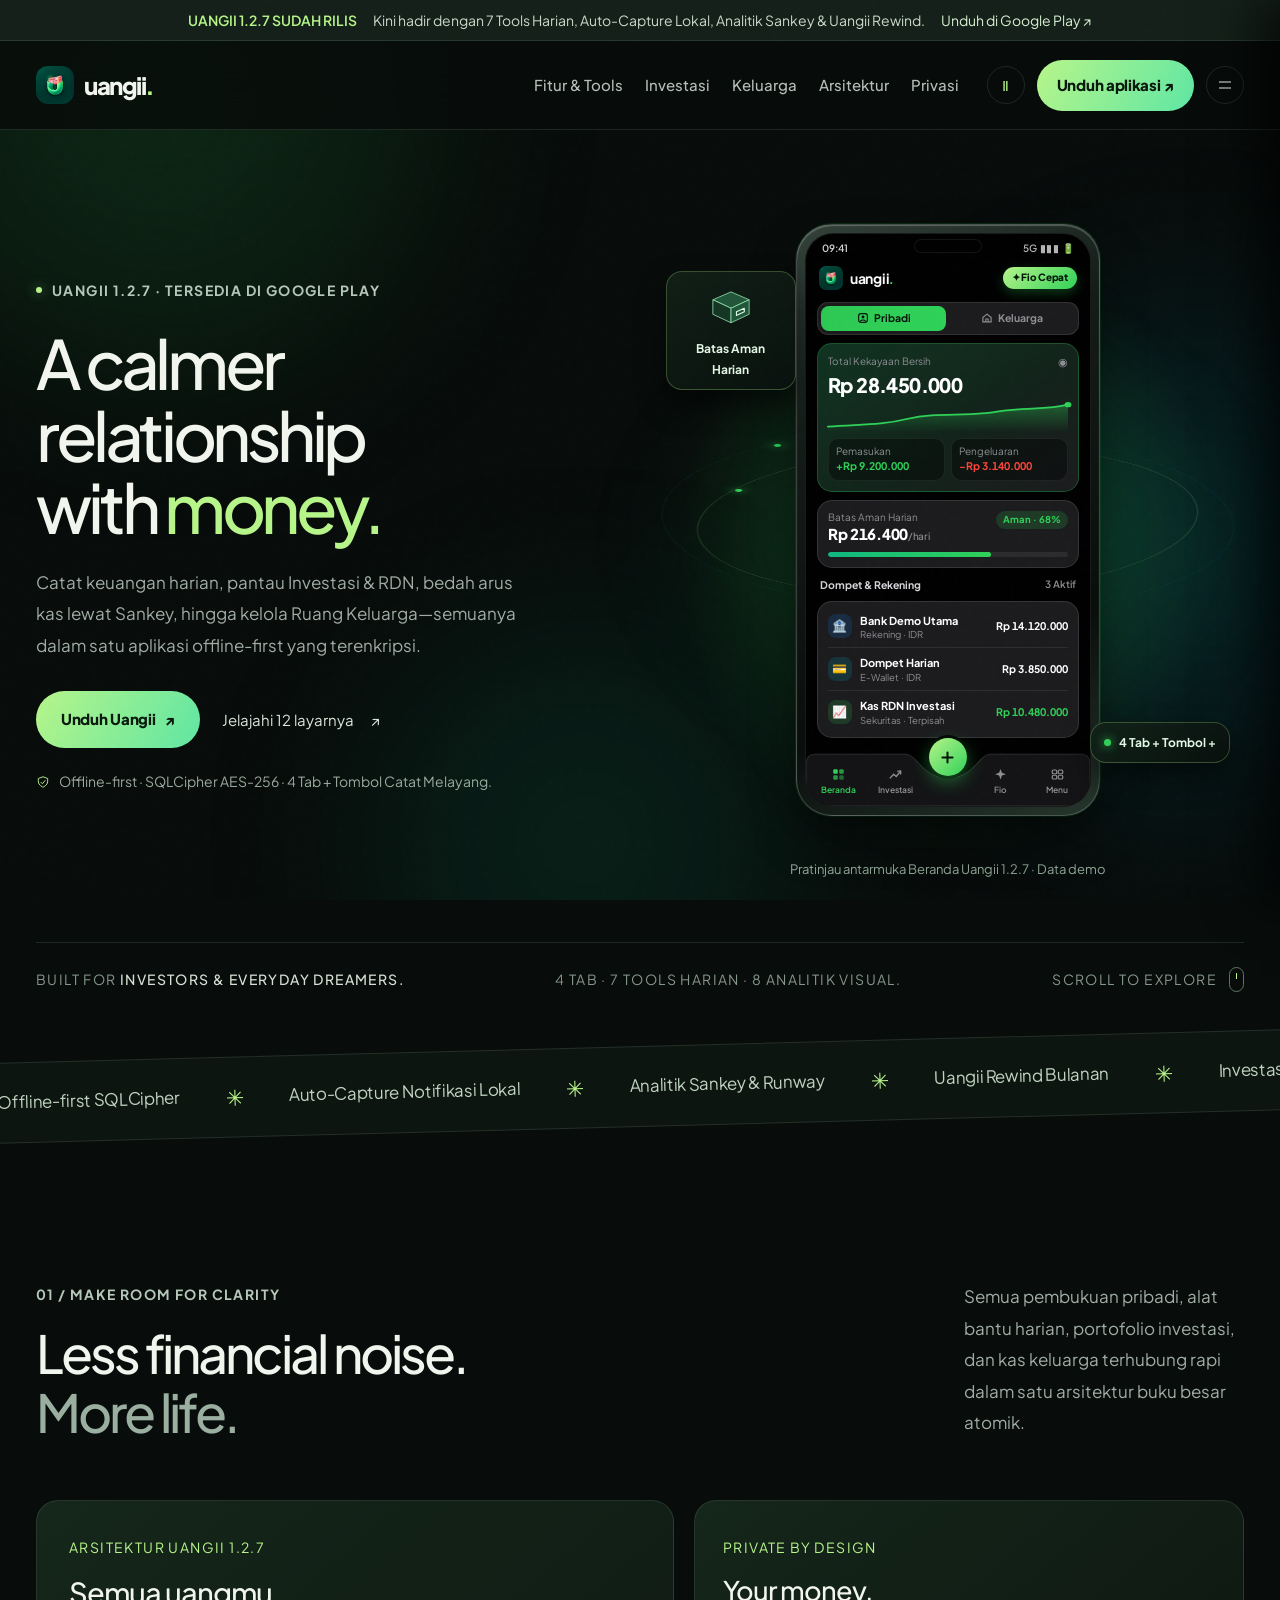
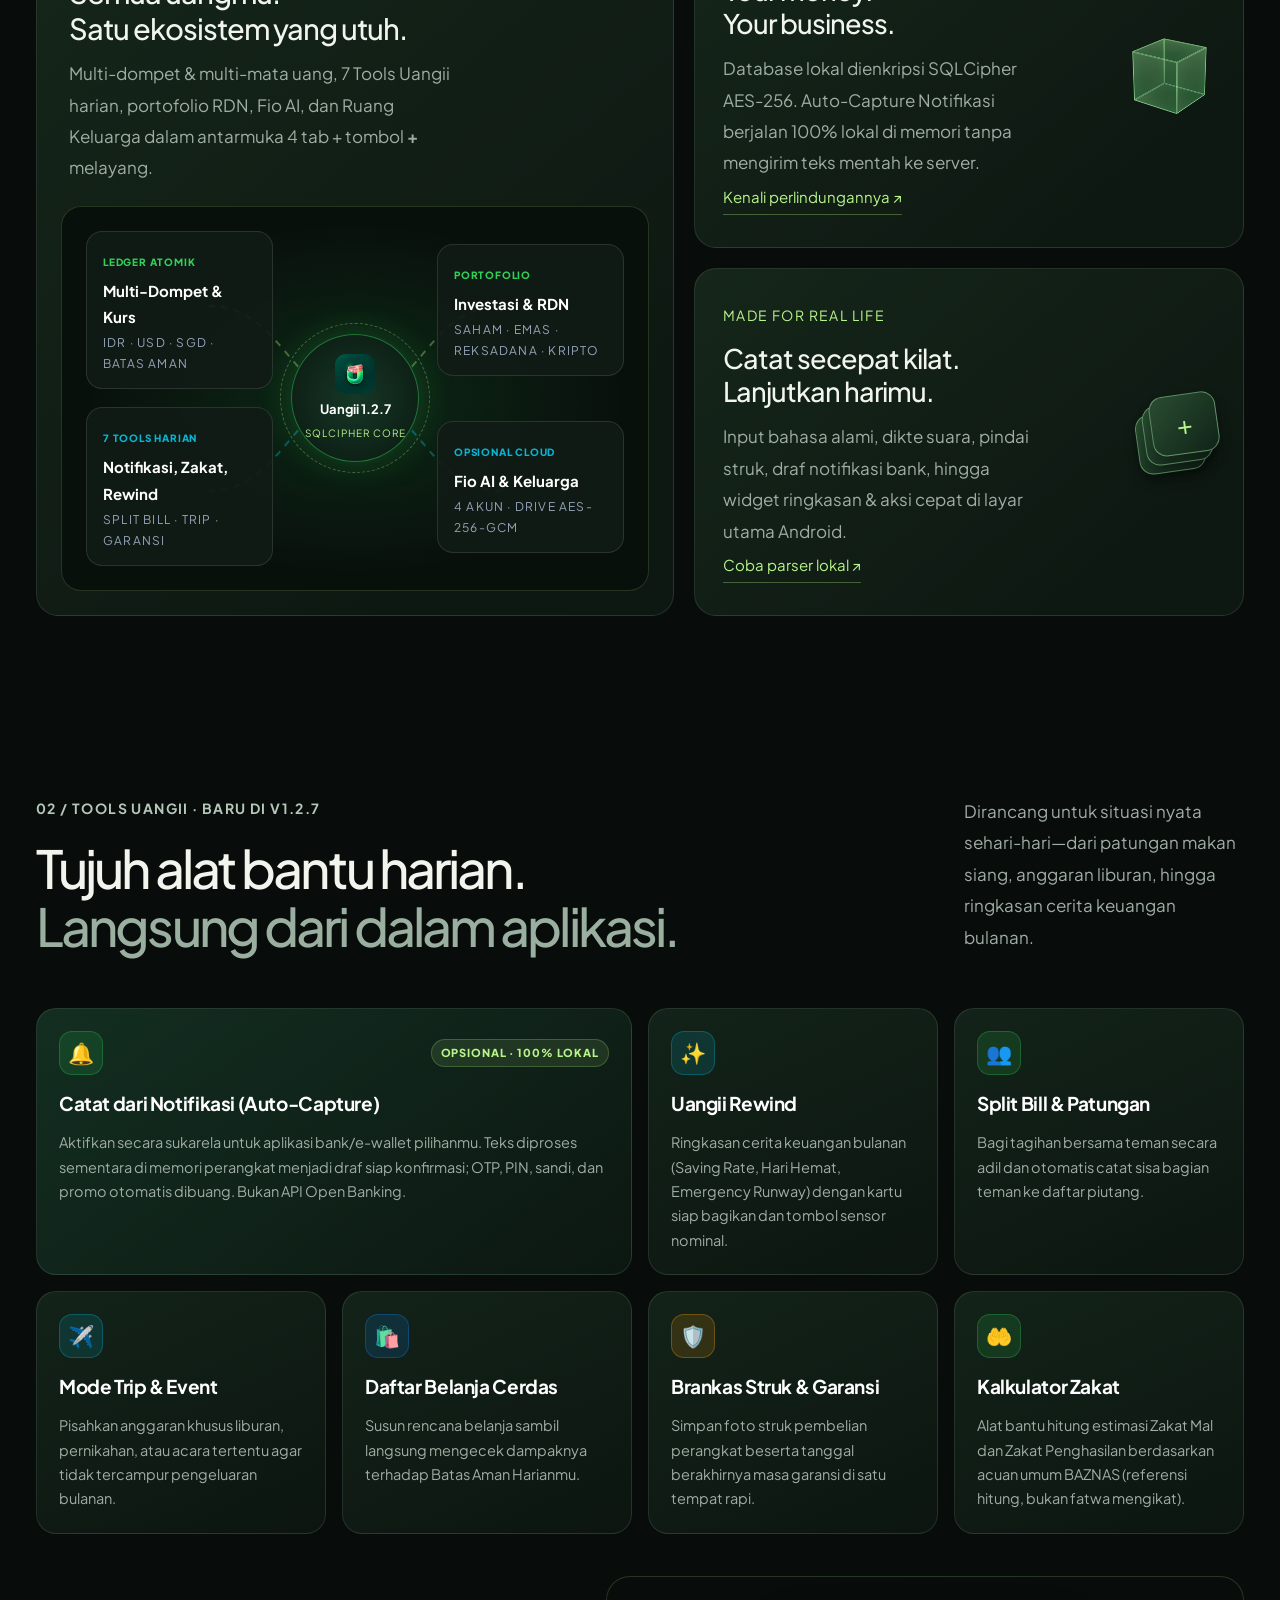
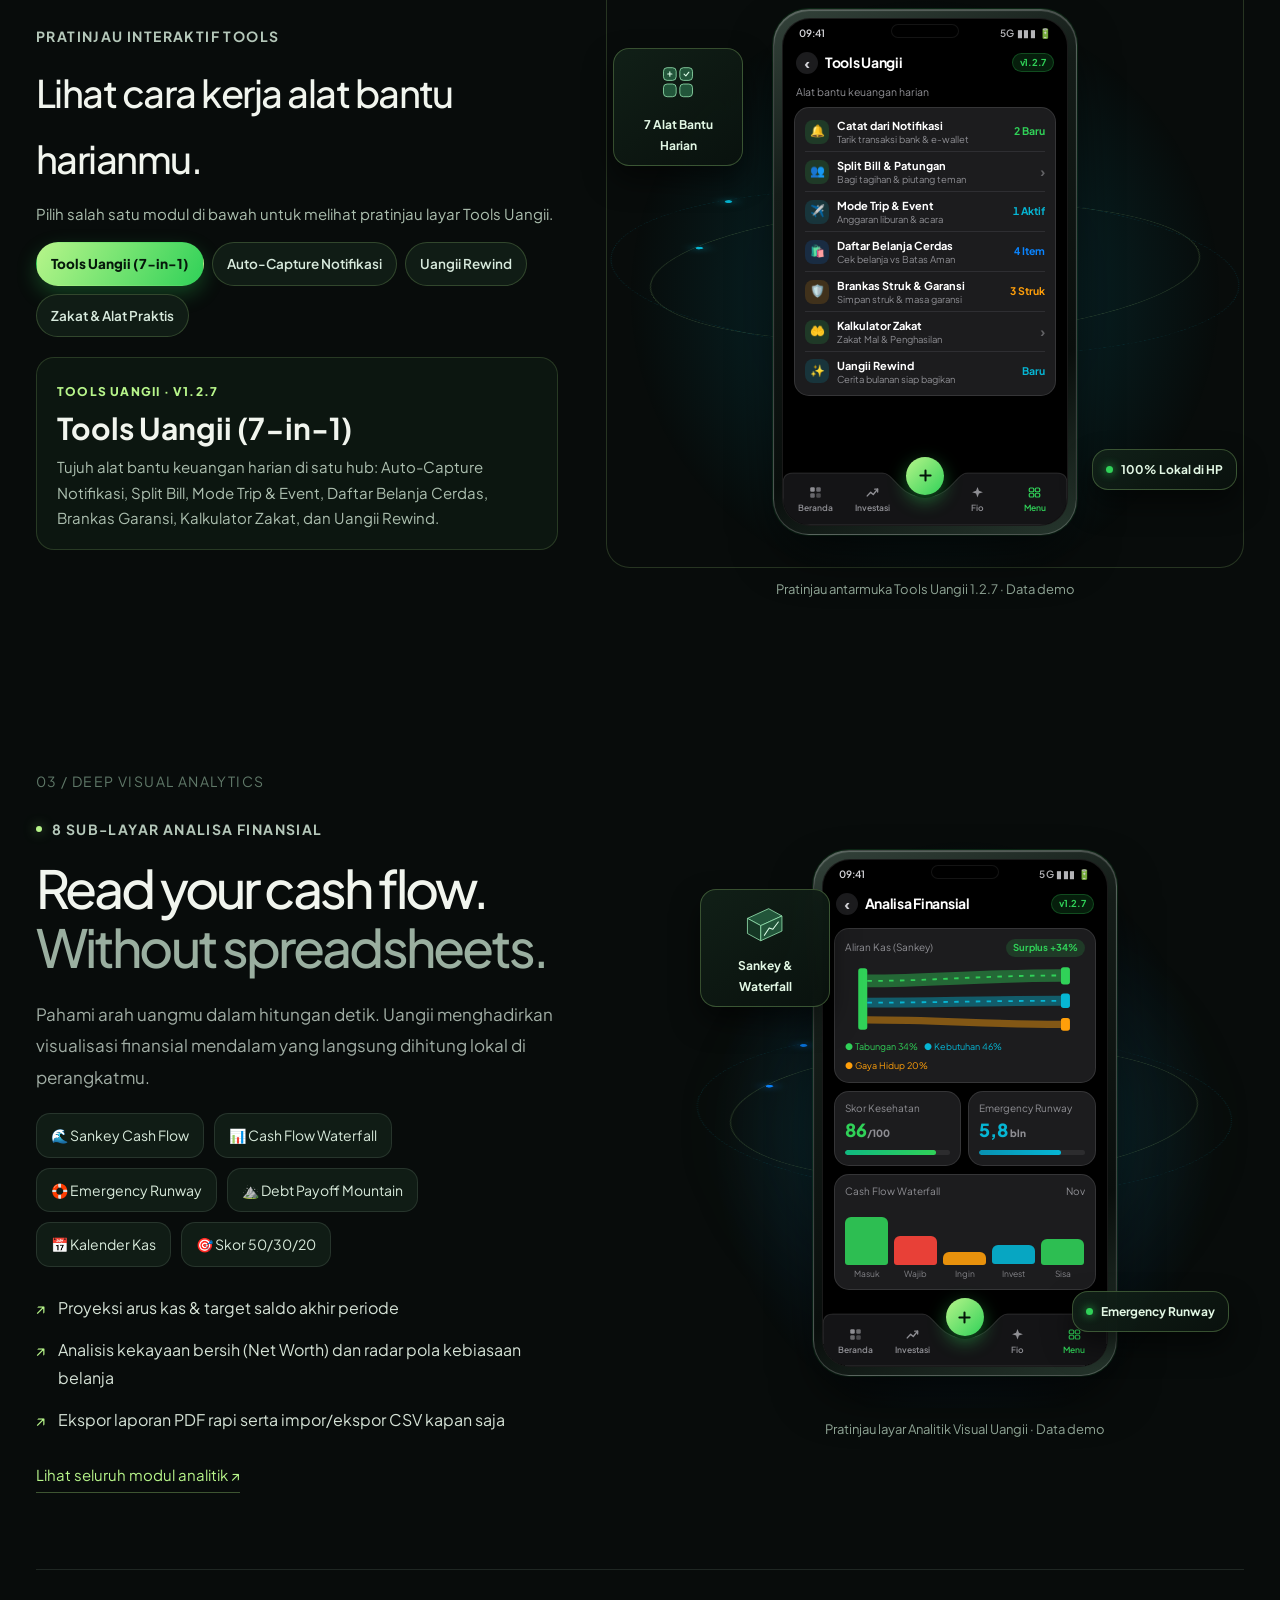
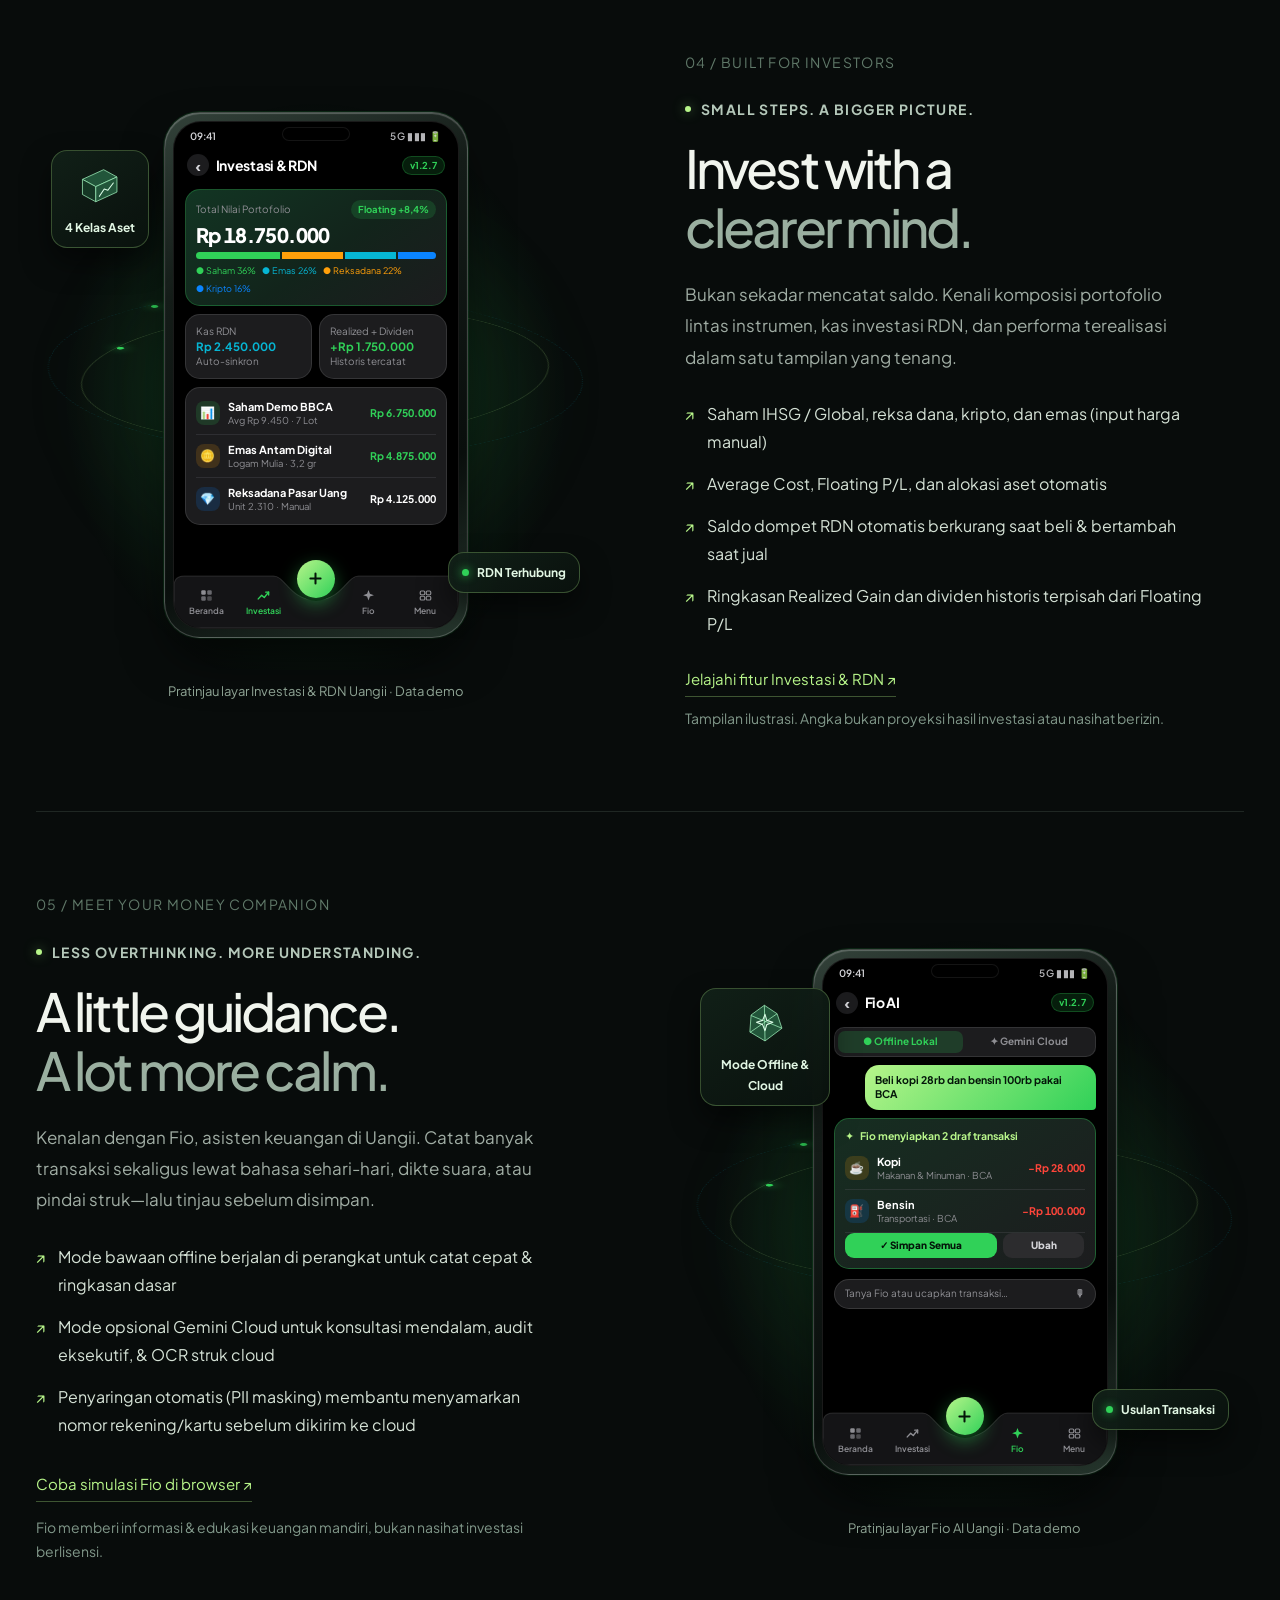
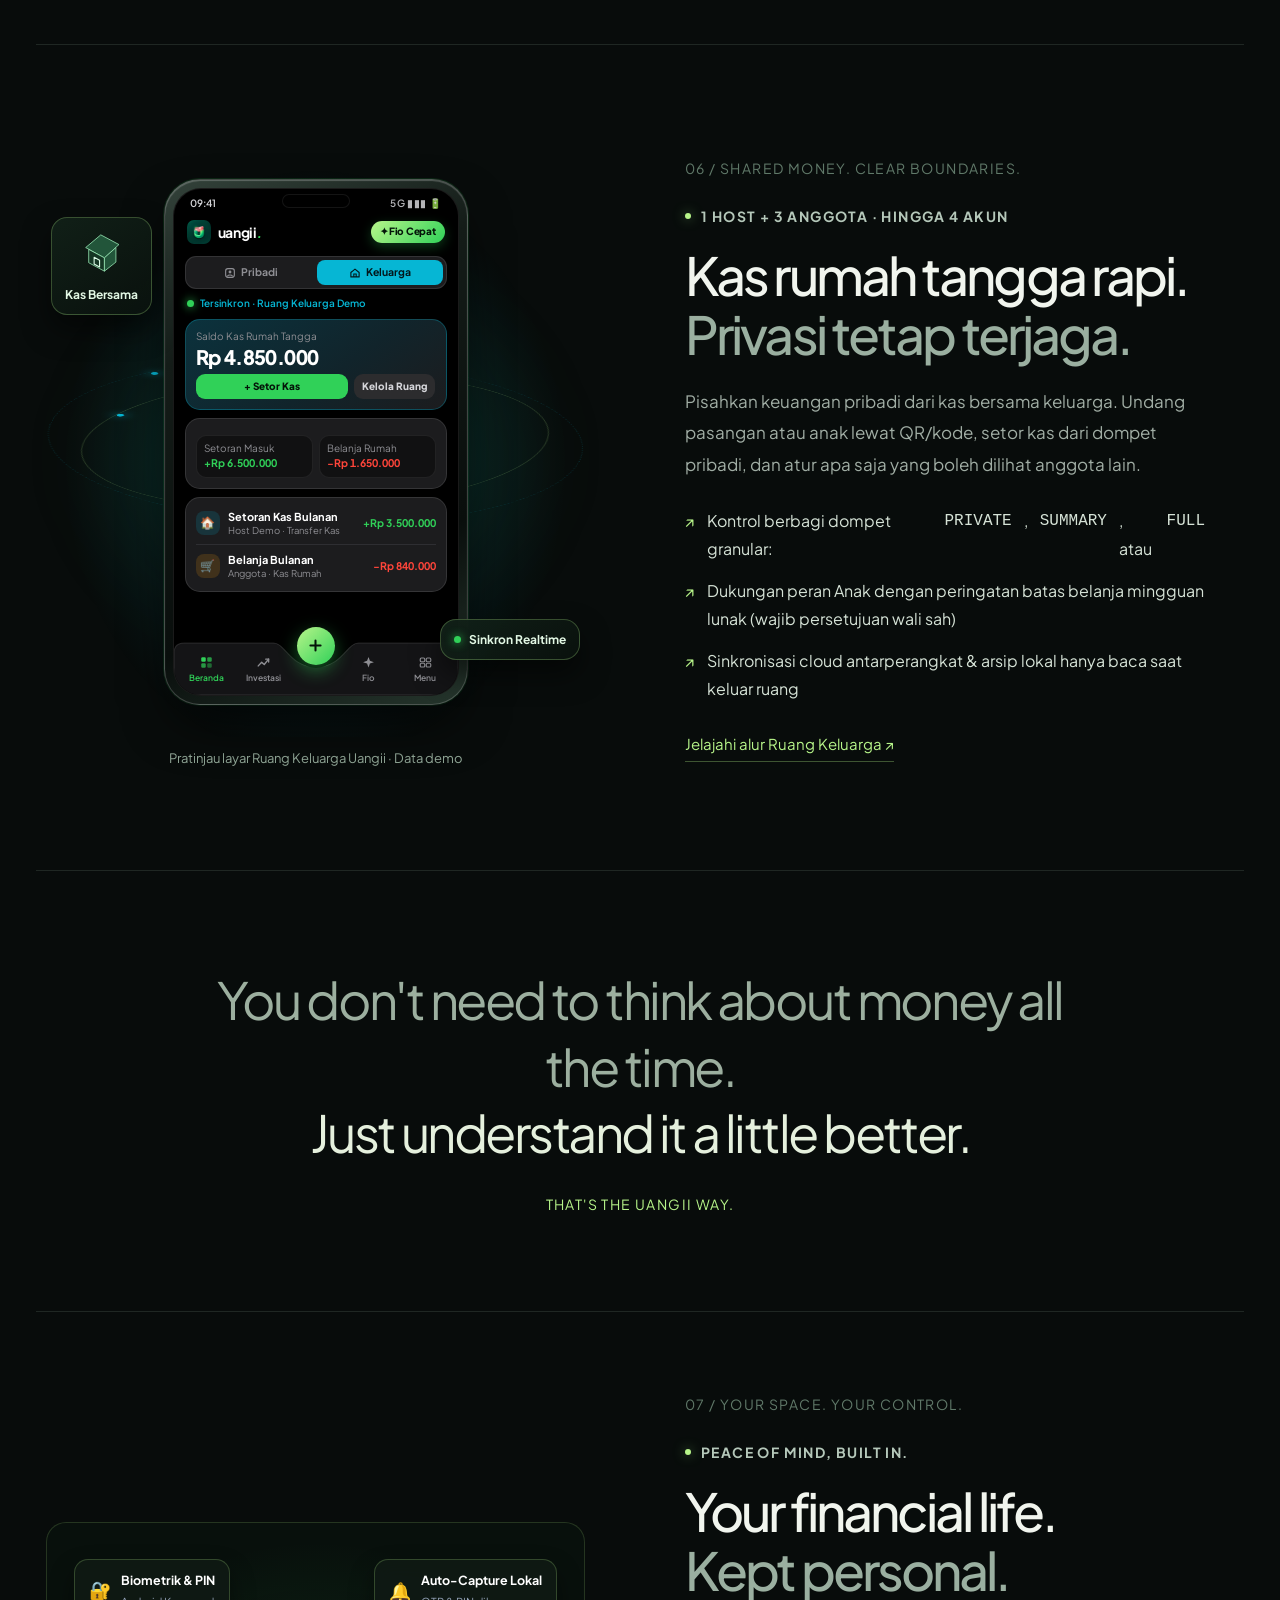
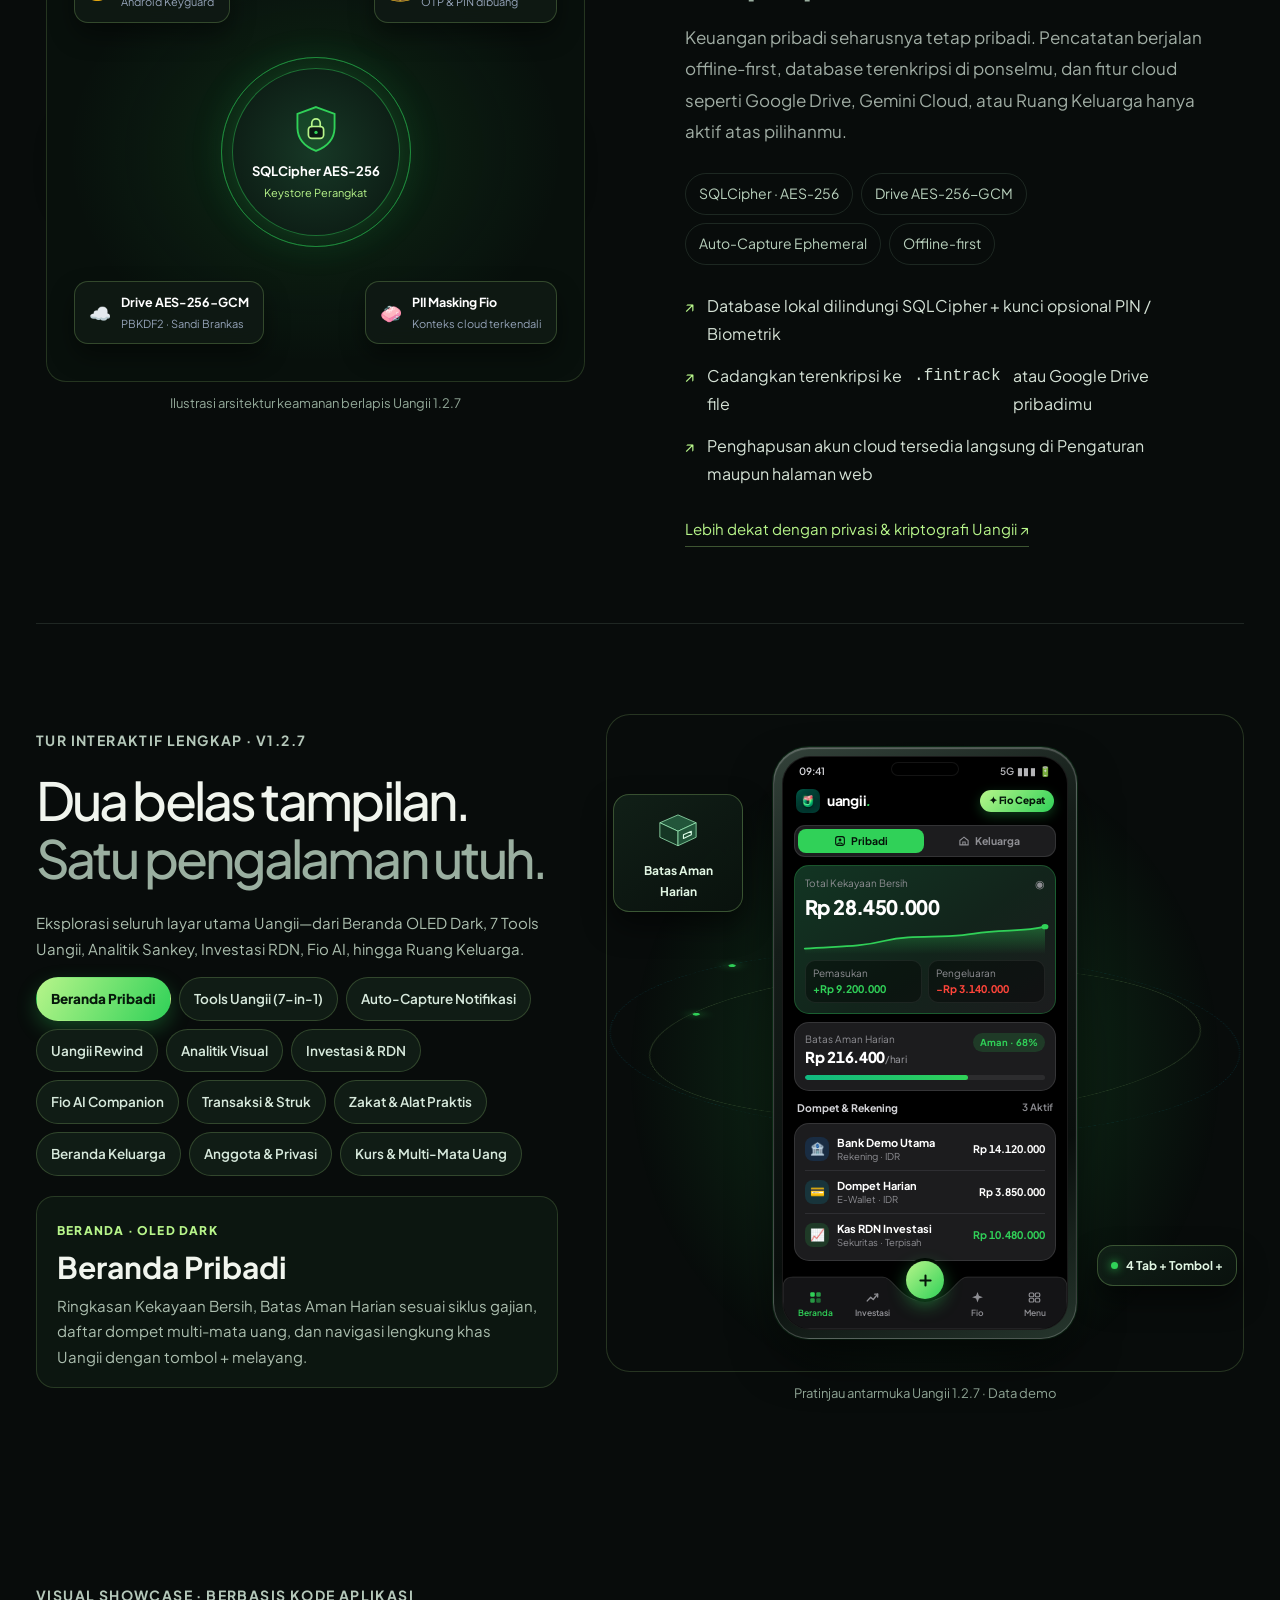
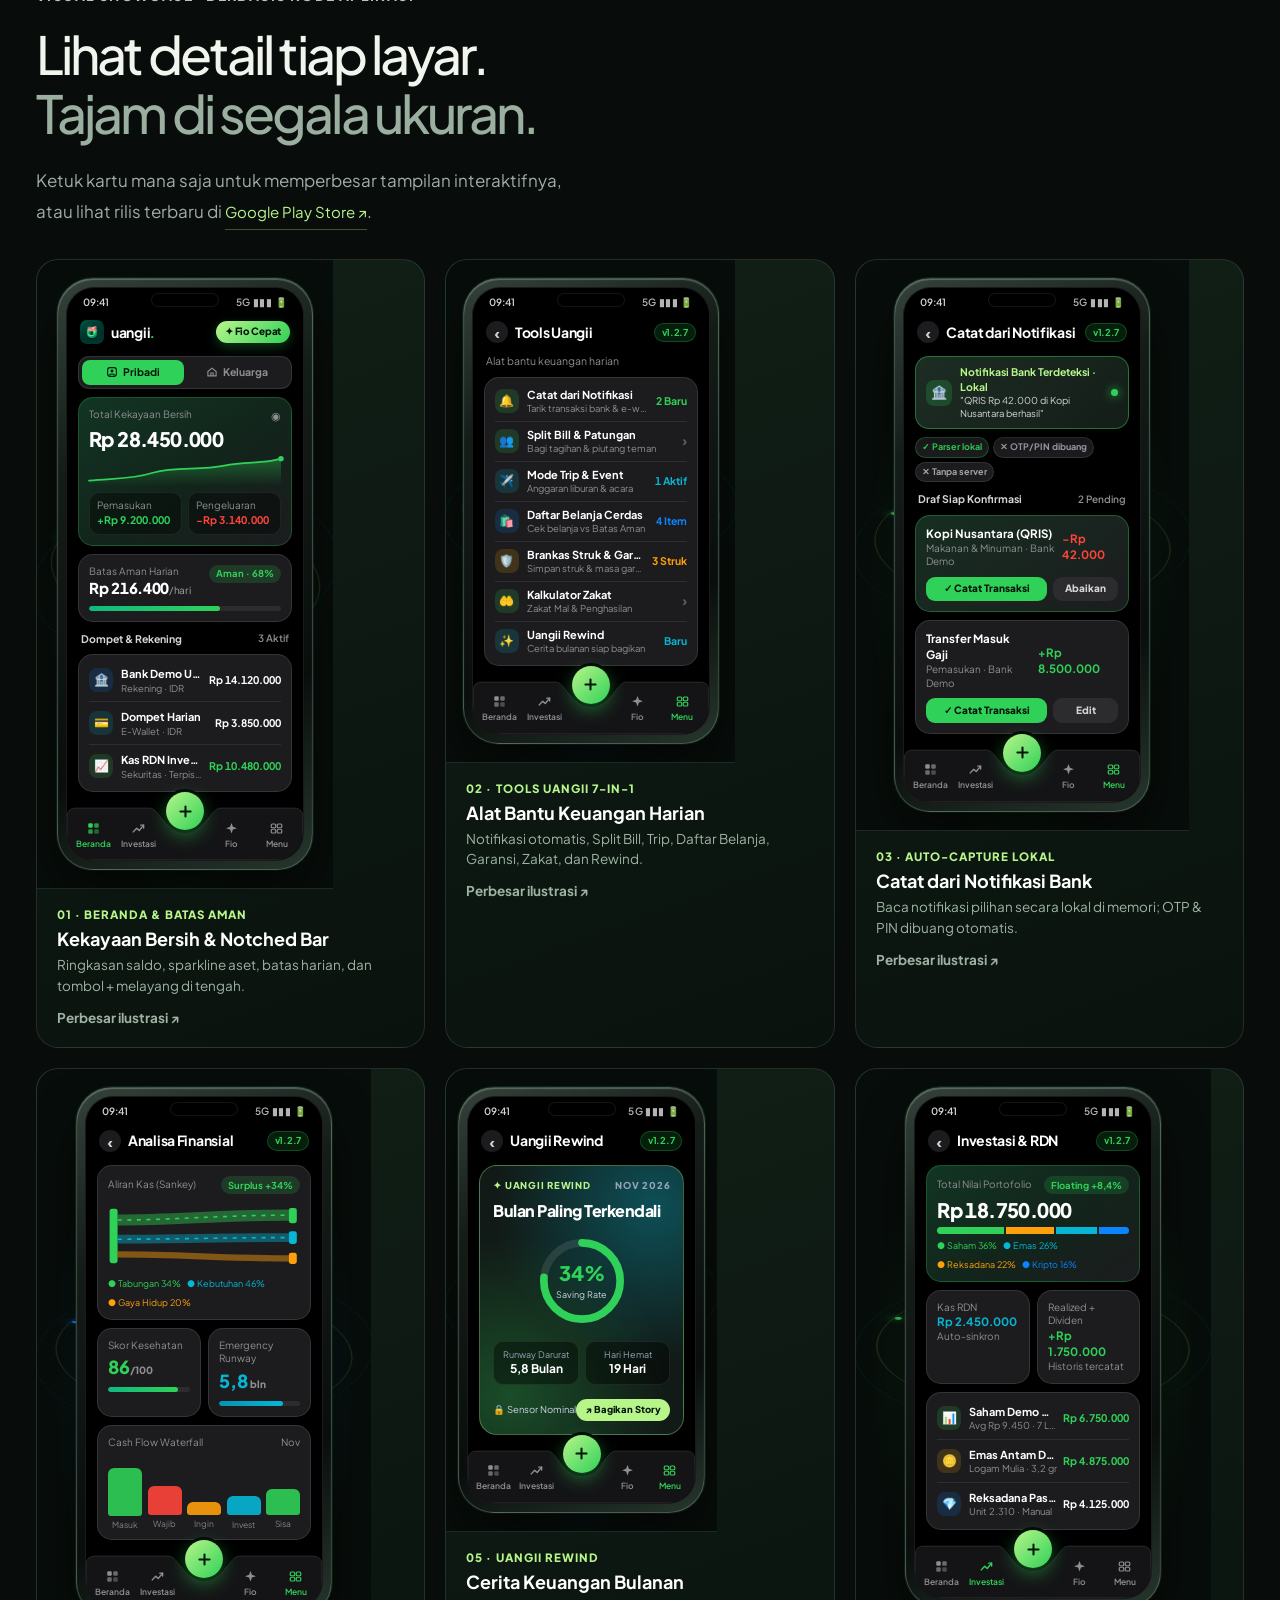
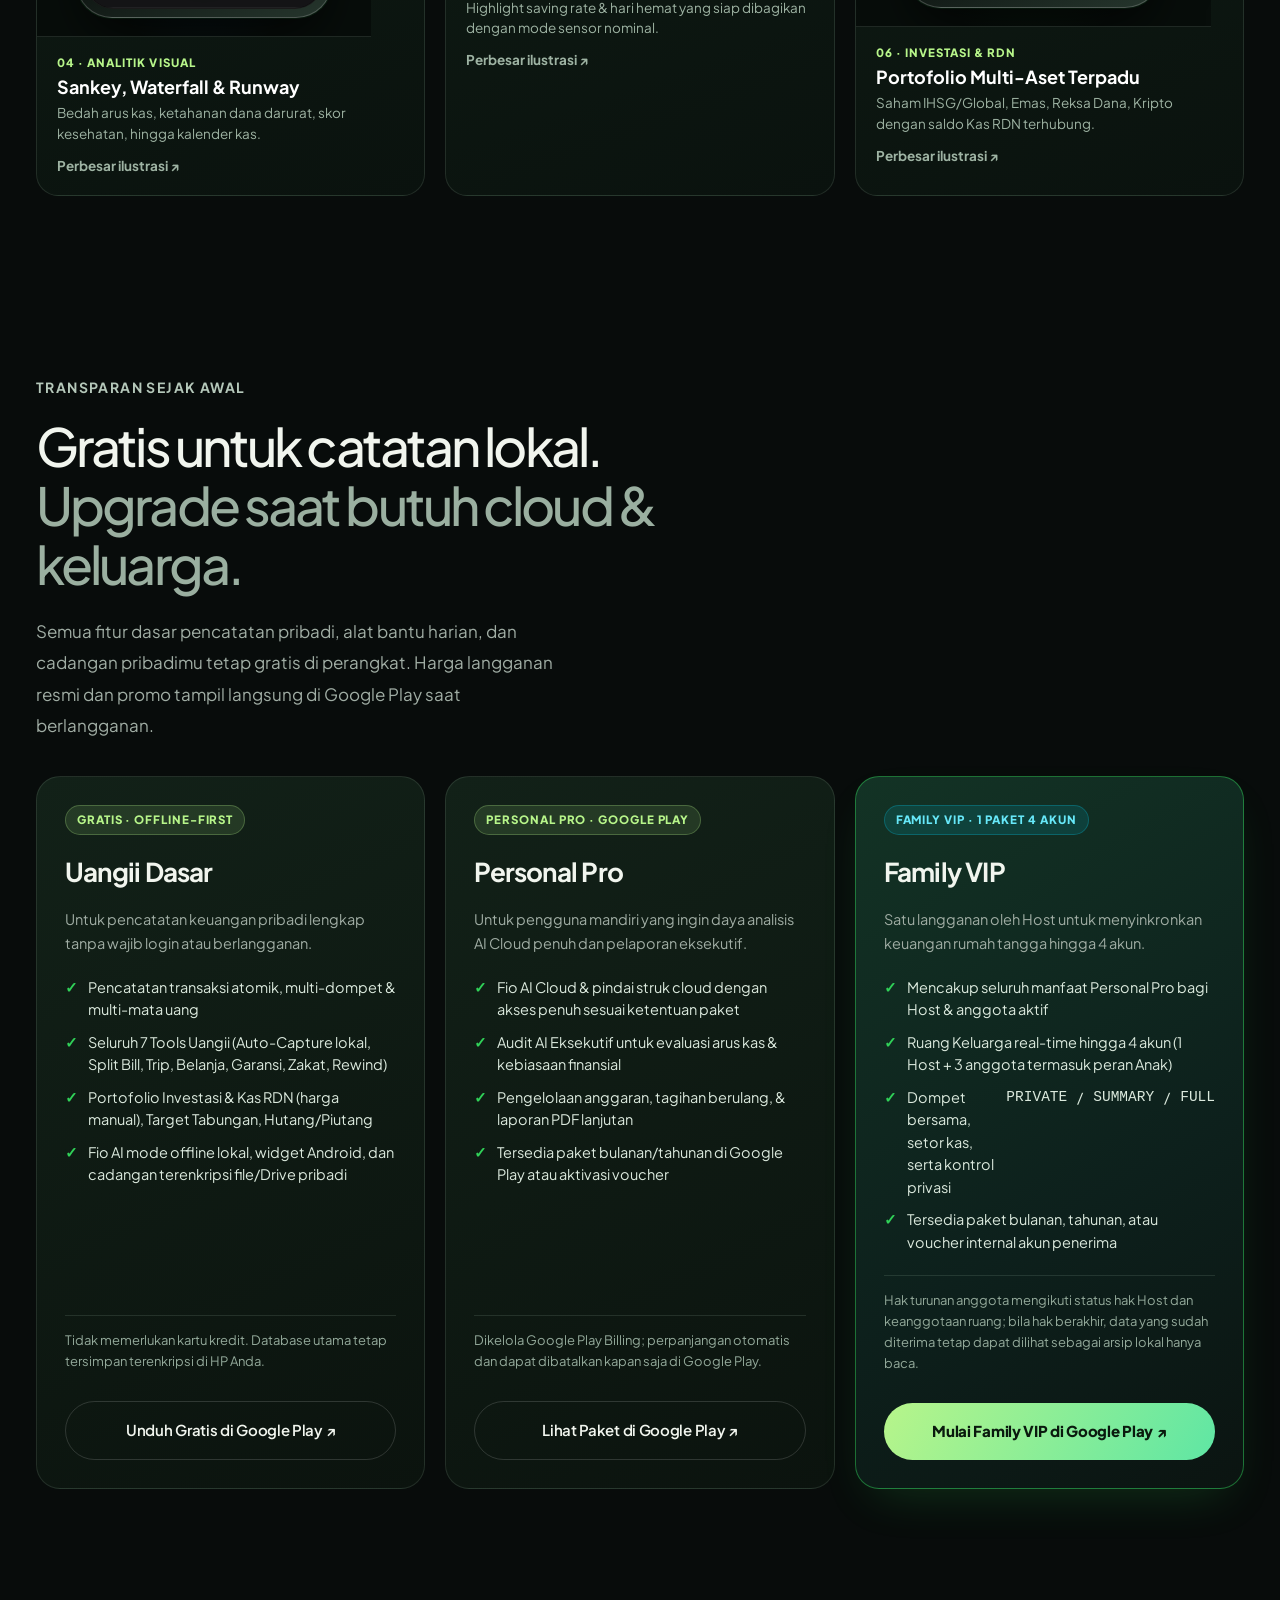
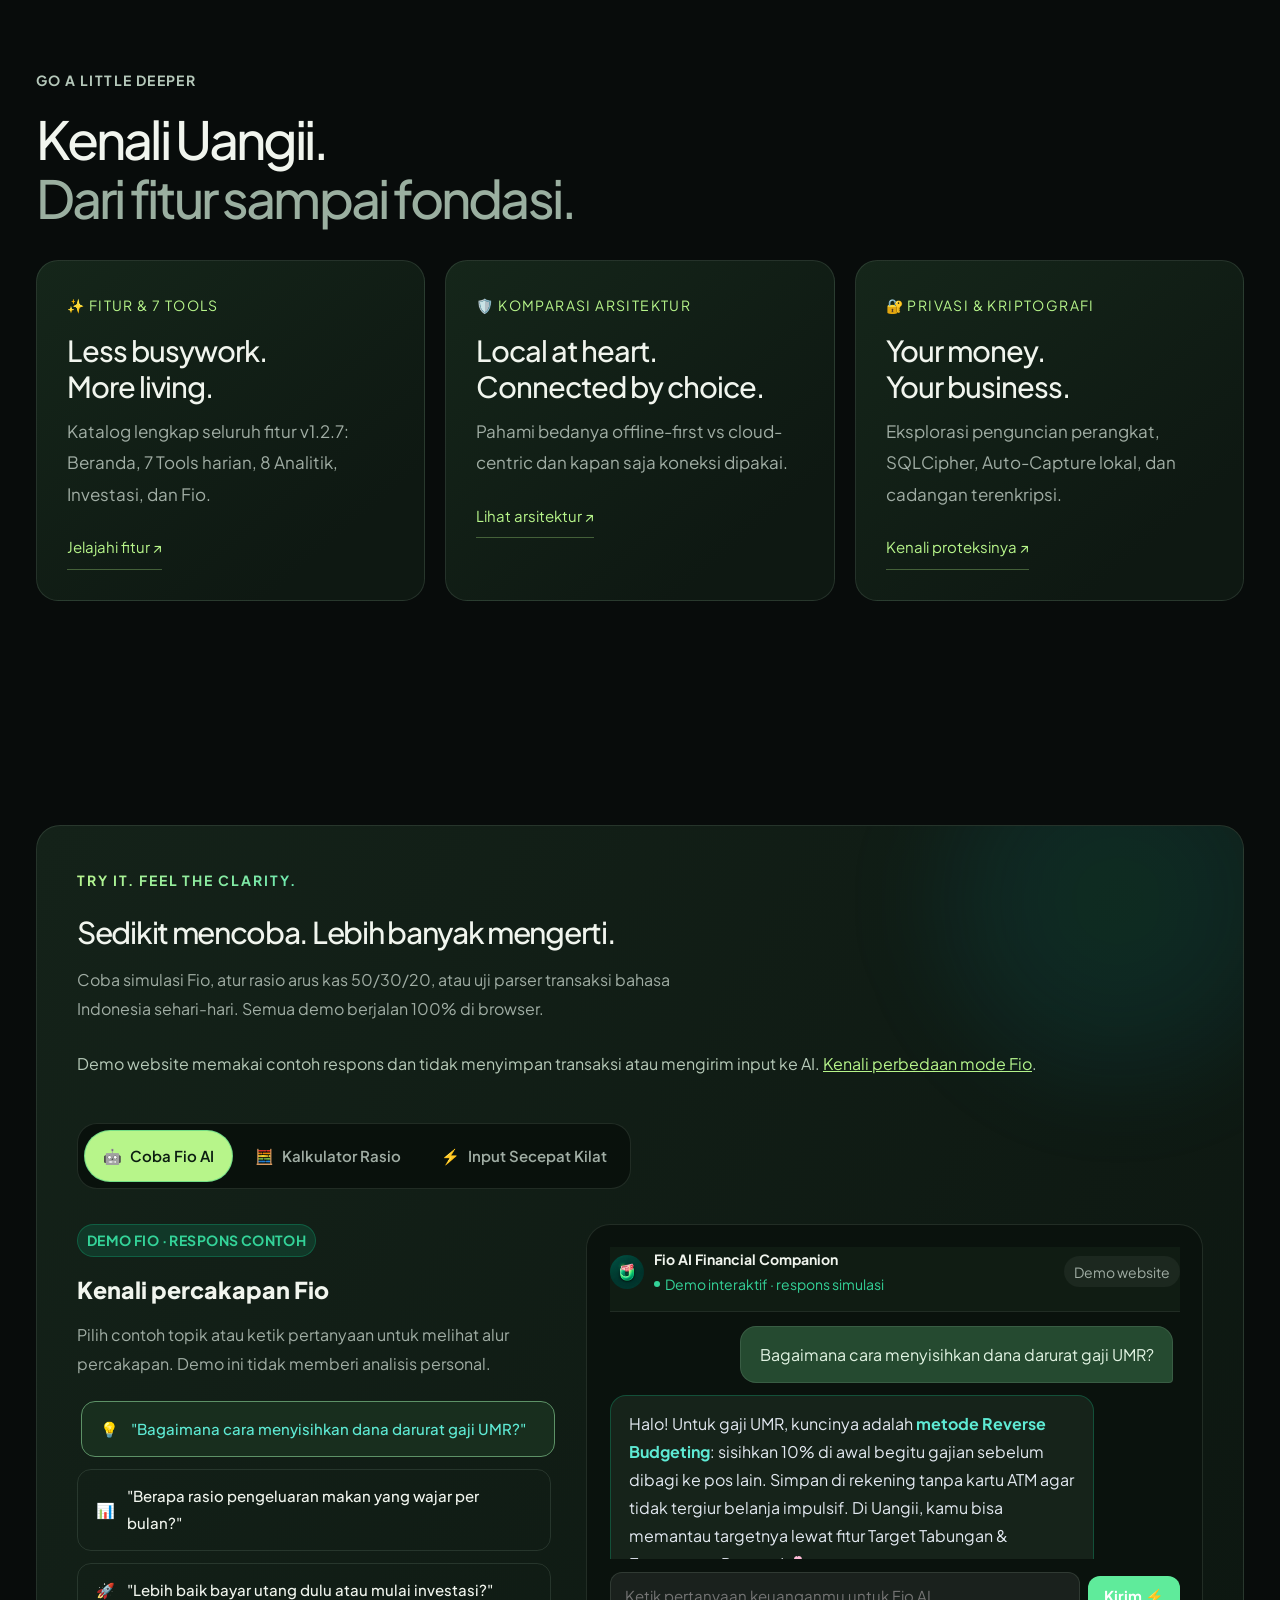
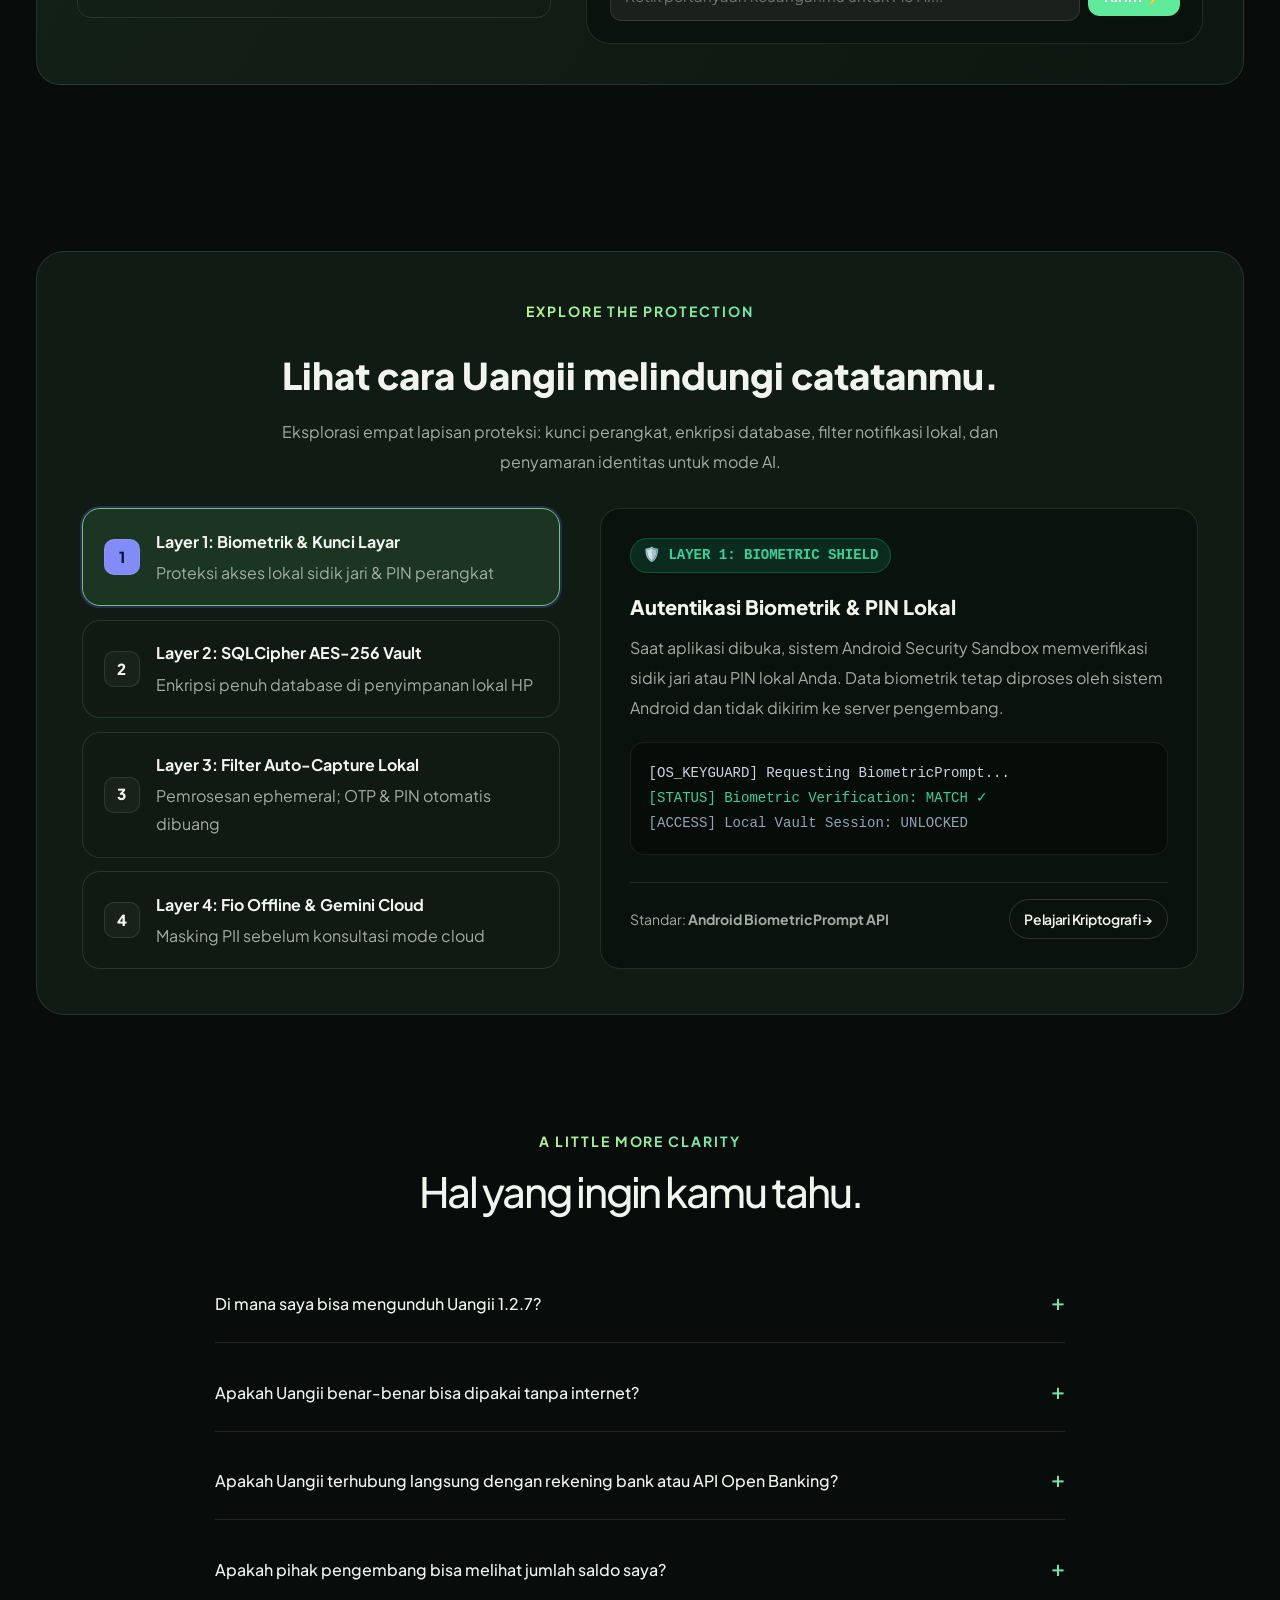
==== commit 4ee577bf: "fix: improve clickable buttons, accurate privacy claims, and cleaner captions" ====
--- a/uangii/index.html
+++ b/uangii/index.html
@@ -5,7 +5,7 @@
   <meta charset="UTF-8">
   <meta name="viewport" content="width=device-width, initial-scale=1.0, maximum-scale=5.0">
   <title>Uangii 1.2.7 — A Calmer Relationship with Money</title>
-  <meta name="description" content="Uangii 1.2.7: Catat keuangan offline-first terenkripsi SQLCipher, 7 Tools Uangii harian (Auto-Capture Notifikasi lokal, Split Bill, Trip, Zakat, Rewind), Analitik Sankey, Investasi & RDN, Fio AI, dan Ruang Keluarga.">
+  <meta name="description" content="Uangii 1.2.7: Catat keuangan offline-first terenkripsi SQLCipher dengan 7 Tools Harian, Analitik Sankey, Investasi & RDN, Fio AI, dan Ruang Keluarga.">
   <meta name="theme-color" content="#080c0b">
   <meta property="og:title" content="Uangii 1.2.7 — A Calmer Relationship with Money">
   <meta property="og:description" content="Built for investors. Designed for everyday life. Kenali uangmu lebih jernih bersama Uangii, Tools Harian, Fio AI, dan Ruang Keluarga.">
@@ -46,7 +46,7 @@
 
   <header id="header">
     <div class="wrap nav">
-      <a class="brand" href="#home" onclick="showTab('home')" aria-label="Uangii — Beranda">
+      <a class="brand" href="#section-home" onclick="showTab('home'); return false;" aria-label="Uangii — Beranda">
         <img src="assets/brand/uangii-icon.webp" width="38" height="38" alt="">
         <span class="brand-name">uangii<span style="color:#b7f58a">.</span></span>
       </a>
@@ -115,7 +115,7 @@
           <div class="u-hero-copy reveal">
             <span class="u-eyebrow"><i class="u-dot" aria-hidden="true"></i> UANGII 1.2.7 · TERSEDIA DI GOOGLE PLAY</span>
             <h1 id="heroTitle">A calmer<br>relationship<br>with <em>money.</em></h1>
-            <p>Catat keuangan harian, tarik notifikasi bank secara lokal, pantau Investasi &amp; RDN, bedah arus kas lewat Sankey, hingga kelola Ruang Keluarga—semuanya dalam satu aplikasi OLED Dark yang offline-first dan terenkripsi.</p>
+            <p>Catat keuangan harian, pantau Investasi &amp; RDN, bedah arus kas lewat Sankey, hingga kelola Ruang Keluarga—semuanya dalam satu aplikasi offline-first yang terenkripsi.</p>
             <div class="u-actions">
               <a class="btn btn-primary" href="https://play.google.com/store/apps/details?id=com.ftrackpro.financetracker.emtitra" target="_blank" rel="noopener noreferrer">Unduh Uangii <span aria-hidden="true">↗</span></a>
               <button type="button" class="u-text-link" onclick="goSection('product-tour')">Jelajahi 12 layarnya <span aria-hidden="true">↗</span></button>
@@ -127,7 +127,7 @@
           </div>
           <div class="us-mount u-hero-art">
             <div data-app-scene="personal"><p class="us-example">Ilustrasi layar Beranda Uangii 1.2.7.</p></div>
-            <p class="us-art-note">Ilustrasi direkonstruksi langsung dari kode UI Uangii 1.2.7 · Data demo</p>
+            <p class="us-art-note">Pratinjau antarmuka Beranda Uangii 1.2.7 · Data demo</p>
           </div>
         </section>
         <div class="u-hero-bottom">
@@ -194,7 +194,7 @@
                 <small>Made for real life</small>
                 <h3>Catat secepat kilat.<br>Lanjutkan harimu.</h3>
                 <p>Input bahasa alami, dikte suara, pindai struk, draf notifikasi bank, hingga widget ringkasan &amp; aksi cepat di layar utama Android.</p>
-                <button type="button" class="u-story-link" onclick="goSection('interactive-studio')">Coba parser lokal ↗</button>
+                <button type="button" class="u-story-link" onclick="openSmartInputStudio()">Coba parser lokal ↗</button>
               </div>
               <div class="u-glyph" aria-hidden="true">
                 <div class="u-stack-icon"><i></i><i></i><i>+</i></div>
@@ -215,7 +215,7 @@
         </div>
 
         <div class="tools-grid" data-stagger>
-          <article class="tool-card tool-card--wide u-spot">
+          <article class="tool-card tool-card--wide u-spot" data-open-scene="autoCapture" role="button" tabindex="0" style="cursor:pointer;">
             <div style="display:flex;align-items:center;justify-content:space-between;gap:12px;">
               <div class="tool-ic">🔔</div>
               <span class="tool-tag">Opsional · 100% Lokal</span>
@@ -224,37 +224,37 @@
             <p>Aktifkan secara sukarela untuk aplikasi bank/e-wallet pilihanmu. Teks diproses sementara di memori perangkat menjadi draf siap konfirmasi; OTP, PIN, sandi, dan promo otomatis dibuang. Bukan API Open Banking.</p>
           </article>
 
-          <article class="tool-card u-spot">
+          <article class="tool-card u-spot" data-open-scene="rewind" role="button" tabindex="0" style="cursor:pointer;">
             <div class="tool-ic tool-ic--cyan">✨</div>
             <h3>Uangii Rewind</h3>
             <p>Ringkasan cerita keuangan bulanan (Saving Rate, Hari Hemat, Emergency Runway) dengan kartu siap bagikan dan tombol sensor nominal.</p>
           </article>
 
-          <article class="tool-card u-spot">
+          <article class="tool-card u-spot" data-open-scene="toolsHub" role="button" tabindex="0" style="cursor:pointer;">
             <div class="tool-ic">👥</div>
             <h3>Split Bill &amp; Patungan</h3>
             <p>Bagi tagihan bersama teman secara adil dan otomatis catat sisa bagian teman ke daftar piutang.</p>
           </article>
 
-          <article class="tool-card u-spot">
+          <article class="tool-card u-spot" data-open-scene="toolsHub" role="button" tabindex="0" style="cursor:pointer;">
             <div class="tool-ic tool-ic--cyan">✈️</div>
             <h3>Mode Trip &amp; Event</h3>
             <p>Pisahkan anggaran khusus liburan, pernikahan, atau acara tertentu agar tidak tercampur pengeluaran bulanan.</p>
           </article>
 
-          <article class="tool-card u-spot">
+          <article class="tool-card u-spot" data-open-scene="toolsHub" role="button" tabindex="0" style="cursor:pointer;">
             <div class="tool-ic tool-ic--blue">🛍️</div>
             <h3>Daftar Belanja Cerdas</h3>
             <p>Susun rencana belanja sambil langsung mengecek dampaknya terhadap Batas Aman Harianmu.</p>
           </article>
 
-          <article class="tool-card u-spot">
+          <article class="tool-card u-spot" data-open-scene="toolsHub" role="button" tabindex="0" style="cursor:pointer;">
             <div class="tool-ic tool-ic--amber">🛡️</div>
             <h3>Brankas Struk &amp; Garansi</h3>
             <p>Simpan foto struk pembelian perangkat beserta tanggal berakhirnya masa garansi di satu tempat rapi.</p>
           </article>
 
-          <article class="tool-card u-spot">
+          <article class="tool-card u-spot" data-open-scene="zakat" role="button" tabindex="0" style="cursor:pointer;">
             <div class="tool-ic">🤲</div>
             <h3>Kalkulator Zakat</h3>
             <p>Alat bantu hitung estimasi Zakat Mal dan Zakat Penghasilan berdasarkan acuan umum BAZNAS (referensi hitung, bukan fatwa mengikat).</p>
@@ -266,7 +266,7 @@
             <div class="us-tour-copy">
               <span class="u-eyebrow">PRATINJAU INTERAKTIF TOOLS</span>
               <h3 style="font-size:clamp(26px,3.2vw,38px);font-weight:500;letter-spacing:-.04em;margin:12px 0 8px;">Lihat cara kerja alat bantu harianmu.</h3>
-              <p class="us-example">Pilih salah satu modul di bawah untuk melihat rekonstruksi layar asli dari kode Tools Uangii.</p>
+              <p class="us-example">Pilih salah satu modul di bawah untuk melihat pratinjau layar Tools Uangii.</p>
               <div class="us-tour-controls" data-tour-controls role="group" aria-label="Pilih layar Tools Uangii" hidden></div>
               <div class="us-tour-summary" data-tour-summary aria-live="polite" aria-atomic="true">
                 <small>TOOLS UANGII</small>
@@ -276,7 +276,7 @@
             </div>
             <div class="us-tour-view">
               <div data-tour-view></div>
-              <p class="us-art-note">Ilustrasi UI berdasarkan PracticalToolsHubScreen.kt · Data demo</p>
+              <p class="us-art-note">Pratinjau antarmuka Tools Uangii 1.2.7 · Data demo</p>
             </div>
           </div>
         </div>
@@ -308,7 +308,7 @@
           </div>
           <div class="us-mount u-story-image">
             <div data-app-scene="analytics"><p class="us-example">Ilustrasi layar Analitik Visual Uangii.</p></div>
-            <p class="us-art-note">Ilustrasi UI berdasarkan AnalysisScreen.kt · Data demo</p>
+            <p class="us-art-note">Pratinjau layar Analitik Visual Uangii · Data demo</p>
           </div>
         </section>
 
@@ -316,7 +316,7 @@
         <section class="u-story" id="investasi">
           <div class="us-mount u-story-image">
             <div data-app-scene="investments"><p class="us-example">Ilustrasi layar Investasi &amp; RDN Uangii.</p></div>
-            <p class="us-art-note">Ilustrasi UI berdasarkan InvestmentsScreen.kt · Data demo</p>
+            <p class="us-art-note">Pratinjau layar Investasi &amp; RDN Uangii · Data demo</p>
           </div>
           <div class="u-story-copy reveal">
             <span class="u-section-number">04 / BUILT FOR INVESTORS</span>
@@ -351,7 +351,7 @@
           </div>
           <div class="us-mount u-story-image">
             <div data-app-scene="fio"><p class="us-example">Ilustrasi layar Fio AI Uangii.</p></div>
-            <p class="us-art-note">Ilustrasi UI berdasarkan AdvisorChatScreen.kt · Data demo</p>
+            <p class="us-art-note">Pratinjau layar Fio AI Uangii · Data demo</p>
           </div>
         </section>
 
@@ -359,7 +359,7 @@
         <section class="u-story" id="keluarga">
           <div class="us-mount u-story-image">
             <div data-app-scene="family"><p class="us-example">Ilustrasi layar Ruang Keluarga Uangii.</p></div>
-            <p class="us-art-note">Ilustrasi UI berdasarkan FamilyHubScreen.kt · Data demo</p>
+            <p class="us-art-note">Pratinjau layar Ruang Keluarga Uangii · Data demo</p>
           </div>
           <div class="u-story-copy reveal">
             <span class="u-section-number">06 / SHARED MONEY. CLEAR BOUNDARIES.</span>
@@ -425,7 +425,7 @@
             <div data-tour-view>
               <p class="us-example">Lihat <a class="u-story-link" href="https://play.google.com/store/apps/details?id=com.ftrackpro.financetracker.emtitra">halaman Uangii di Google Play ↗</a>.</p>
             </div>
-            <p class="us-art-note">Ilustrasi direkonstruksi dari kode Compose Uangii 1.2.7 · Data demo</p>
+            <p class="us-art-note">Pratinjau antarmuka Uangii 1.2.7 · Data demo</p>
           </div>
         </div>
       </section>
@@ -527,6 +527,7 @@
               <li>Fio AI mode offline lokal, widget Android, dan cadangan terenkripsi file/Drive pribadi</li>
             </ul>
             <p class="tier-note">Tidak memerlukan kartu kredit. Database utama tetap tersimpan terenkripsi di HP Anda.</p>
+            <a class="btn btn-ghost" style="margin-top:16px;width:100%;justify-content:center;" href="https://play.google.com/store/apps/details?id=com.ftrackpro.financetracker.emtitra" target="_blank" rel="noopener noreferrer">Unduh Gratis di Google Play ↗</a>
           </article>
 
           <article class="tier-card u-spot">
@@ -540,6 +541,7 @@
               <li>Tersedia paket bulanan/tahunan di Google Play atau aktivasi voucher</li>
             </ul>
             <p class="tier-note">Dikelola Google Play Billing; perpanjangan otomatis dan dapat dibatalkan kapan saja di Google Play.</p>
+            <a class="btn btn-ghost" style="margin-top:16px;width:100%;justify-content:center;" href="https://play.google.com/store/apps/details?id=com.ftrackpro.financetracker.emtitra" target="_blank" rel="noopener noreferrer">Lihat Paket di Google Play ↗</a>
           </article>
 
           <article class="tier-card tier-card--featured u-spot">
@@ -553,6 +555,7 @@
               <li>Tersedia paket bulanan, tahunan, atau voucher internal akun penerima</li>
             </ul>
             <p class="tier-note">Hak turunan anggota mengikuti status hak Host dan keanggotaan ruang; bila hak berakhir, data yang sudah diterima tetap dapat dilihat sebagai arsip lokal hanya baca.</p>
+            <a class="btn btn-primary" style="margin-top:16px;width:100%;justify-content:center;" href="https://play.google.com/store/apps/details?id=com.ftrackpro.financetracker.emtitra" target="_blank" rel="noopener noreferrer">Mulai Family VIP di Google Play ↗</a>
           </article>
         </div>
       </section>
@@ -813,7 +816,7 @@
     <div class="wrap">
       <div class="foot">
         <div>
-          <a class="brand" href="#home" onclick="showTab('home')">
+          <a class="brand" href="#section-home" onclick="showTab('home'); return false;">
             <img src="assets/brand/uangii-icon.webp" alt="Uangii">
             <span class="brand-name">Uang<span class="grad-text">ii</span></span> ✨
           </a>
@@ -947,7 +950,7 @@
           badgeEl.style.color = '#38bdf8';
           adviceEl.innerHTML = '💡 <strong>Rekomendasi Fio:</strong> Alur kas sehat, namun pos keinginan (wants) masih bisa dirapikan lagi lewat Daftar Belanja Cerdas agar alokasi investasi bertambah.';
         } else {
-          badgeEl.textContent = '⚠️ KONDISI: MELESAT TIPIS';
+          badgeEl.textContent = '⚠️ KONDISI: TIPIS & PERLU WASPADA';
           badgeEl.style.background = 'rgba(234,179,8,0.2)';
           badgeEl.style.color = '#facc15';
           adviceEl.innerHTML = '🔍 <strong>Rekomendasi Fio:</strong> Tabungan di bawah 15%. Coba aktifkan Batas Aman Harian &amp; cek aliran Sankey Cash Flow di Uangii untuk menemukan kebocoran halus!';
@@ -999,9 +1002,18 @@
       aiBubble.innerHTML = '<span style="opacity:.6">Memuat contoh respons demo…</span>';
       input.value = '';
       setTimeout(() => {
-        aiBubble.textContent = "Ini contoh respons demo di browser, bukan konsultasi AI live. Di aplikasi Uangii, Fio dapat membantu meninjau kategori, anggaran, dan menyiapkan draf transaksi untuk kamu konfirmasi sebelum disimpan.";
+        const lower = userText.toLowerCase();
+        let reply = "Ini simulasi demo di browser (bukan AI live). Di aplikasi Uangii, Fio bisa menganalisis kategori, anggaran, dan menyiapkan draf transaksi untuk kamu konfirmasi sebelum disimpan.";
+        if (/darurat|umr|gaji|nabung|tabung/.test(lower)) {
+          reply = "<strong>[Simulasi Demo]</strong> Sisihkan 10%–20% di awal gajian (Reverse Budgeting) sebelum dibagi ke pos lain. Di Uangii, pantau progresnya lewat <strong>Target Tabungan</strong> &amp; <strong>Emergency Runway</strong>.";
+        } else if (/makan|jajan|kopi|konsumsi|boros/.test(lower)) {
+          reply = "<strong>[Simulasi Demo]</strong> Pos makan idealnya di kisaran 20%–30% pemasukan. Catat transaksi harianmu (bisa via draf notifikasi lokal) lalu cek kebocoran di <strong>Sankey Cash Flow</strong> Uangii.";
+        } else if (/utang|hutang|cicil|invest|saham|rdn|emas/.test(lower)) {
+          reply = "<strong>[Simulasi Demo]</strong> Bandingkan bunga utang dengan potensi imbal hasil investasi &amp; kesiapan dana darurat. Di Uangii, kamu bisa pantau pelunasan di <strong>Debt Payoff Mountain</strong> dan portofolio di <strong>Investasi &amp; RDN</strong>.";
+        }
+        aiBubble.innerHTML = reply;
         if (chatContainer) chatContainer.scrollTop = chatContainer.scrollHeight;
-      }, 450);
+      }, 380);
     }
 
     function handleSmartInput(text) {
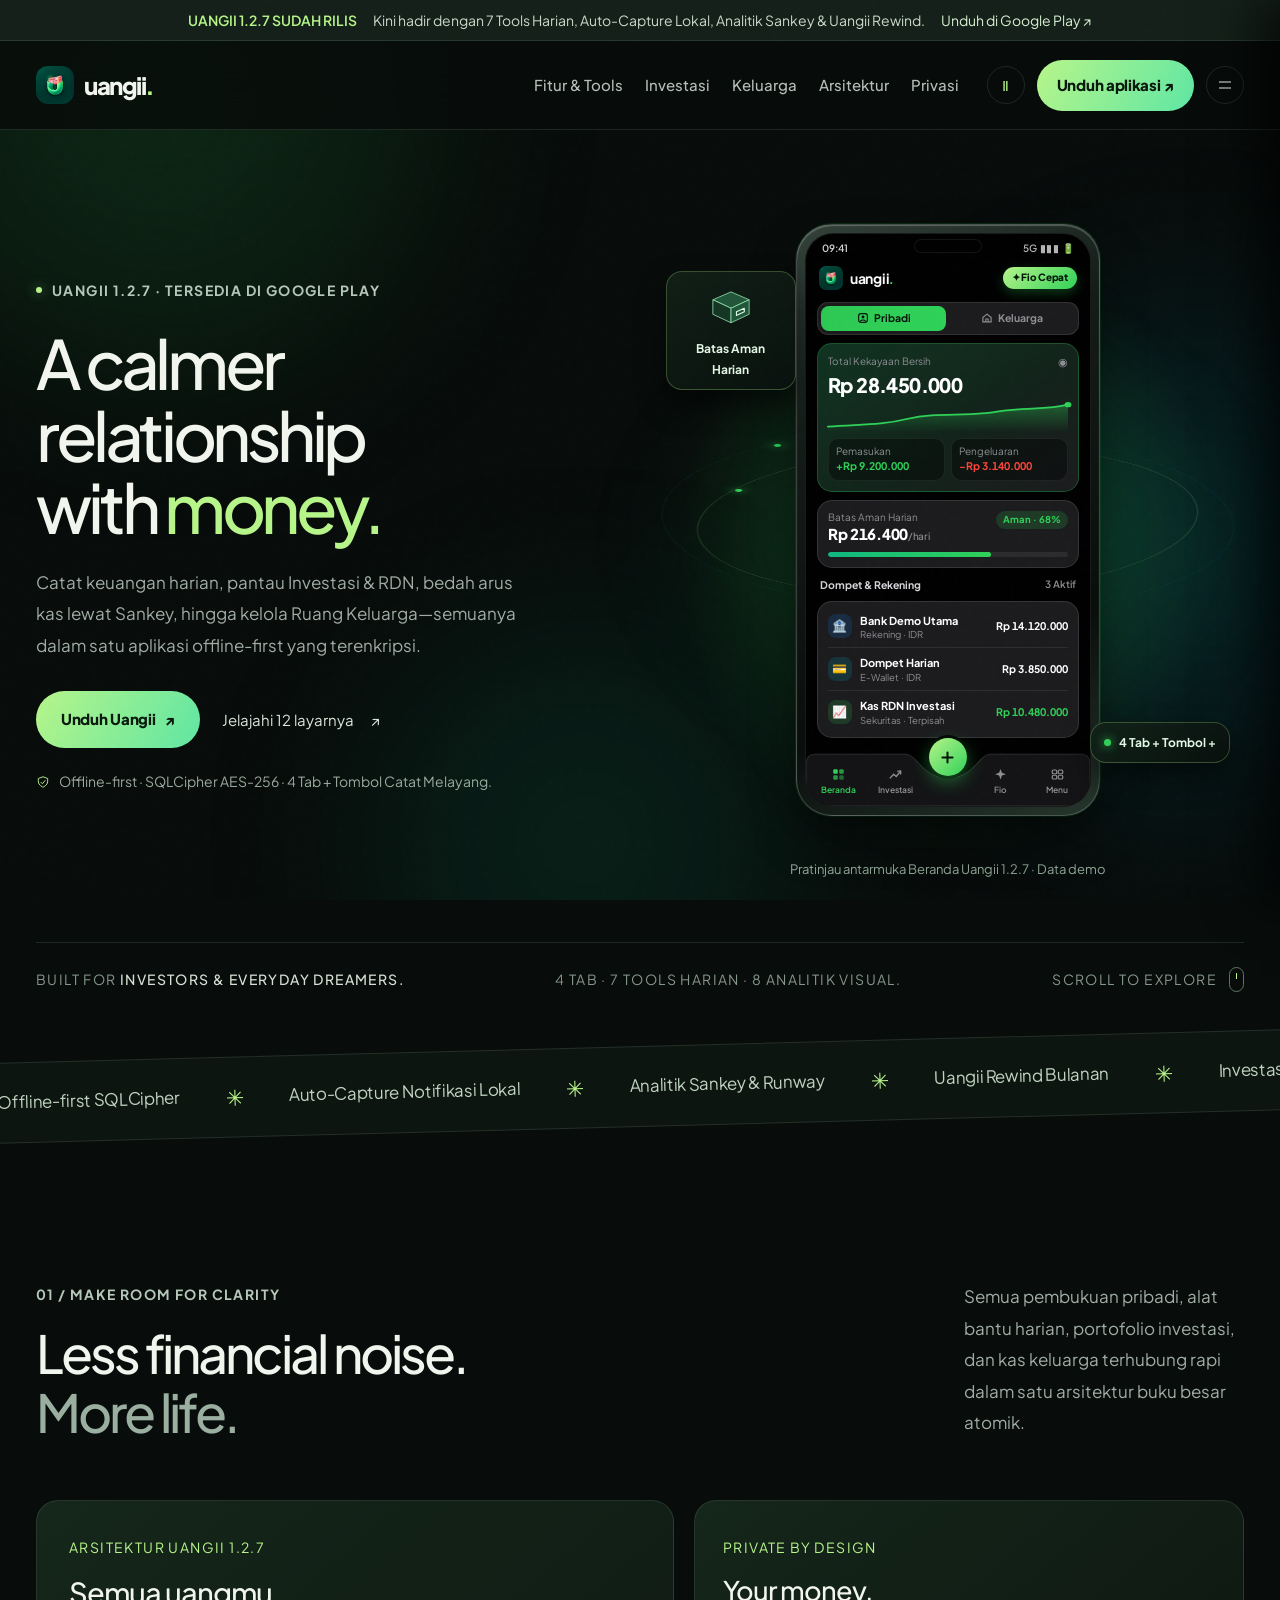
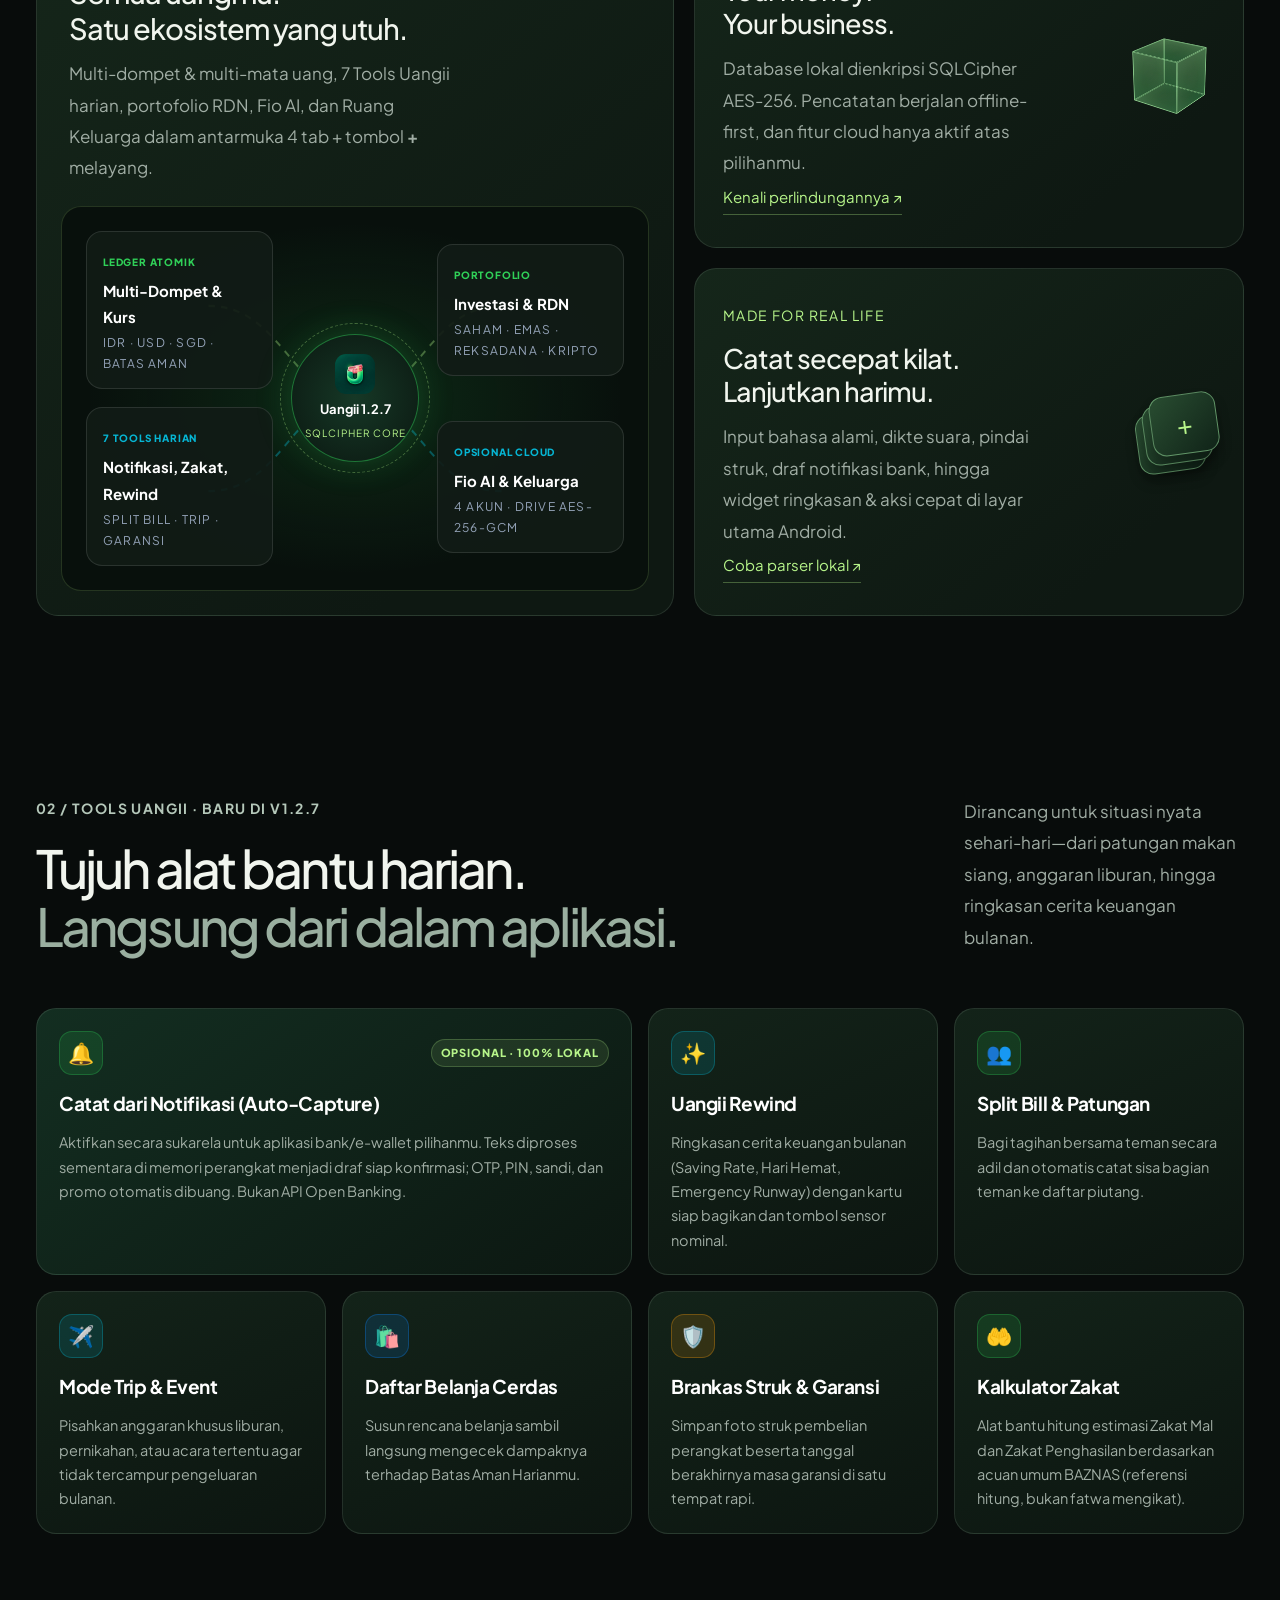
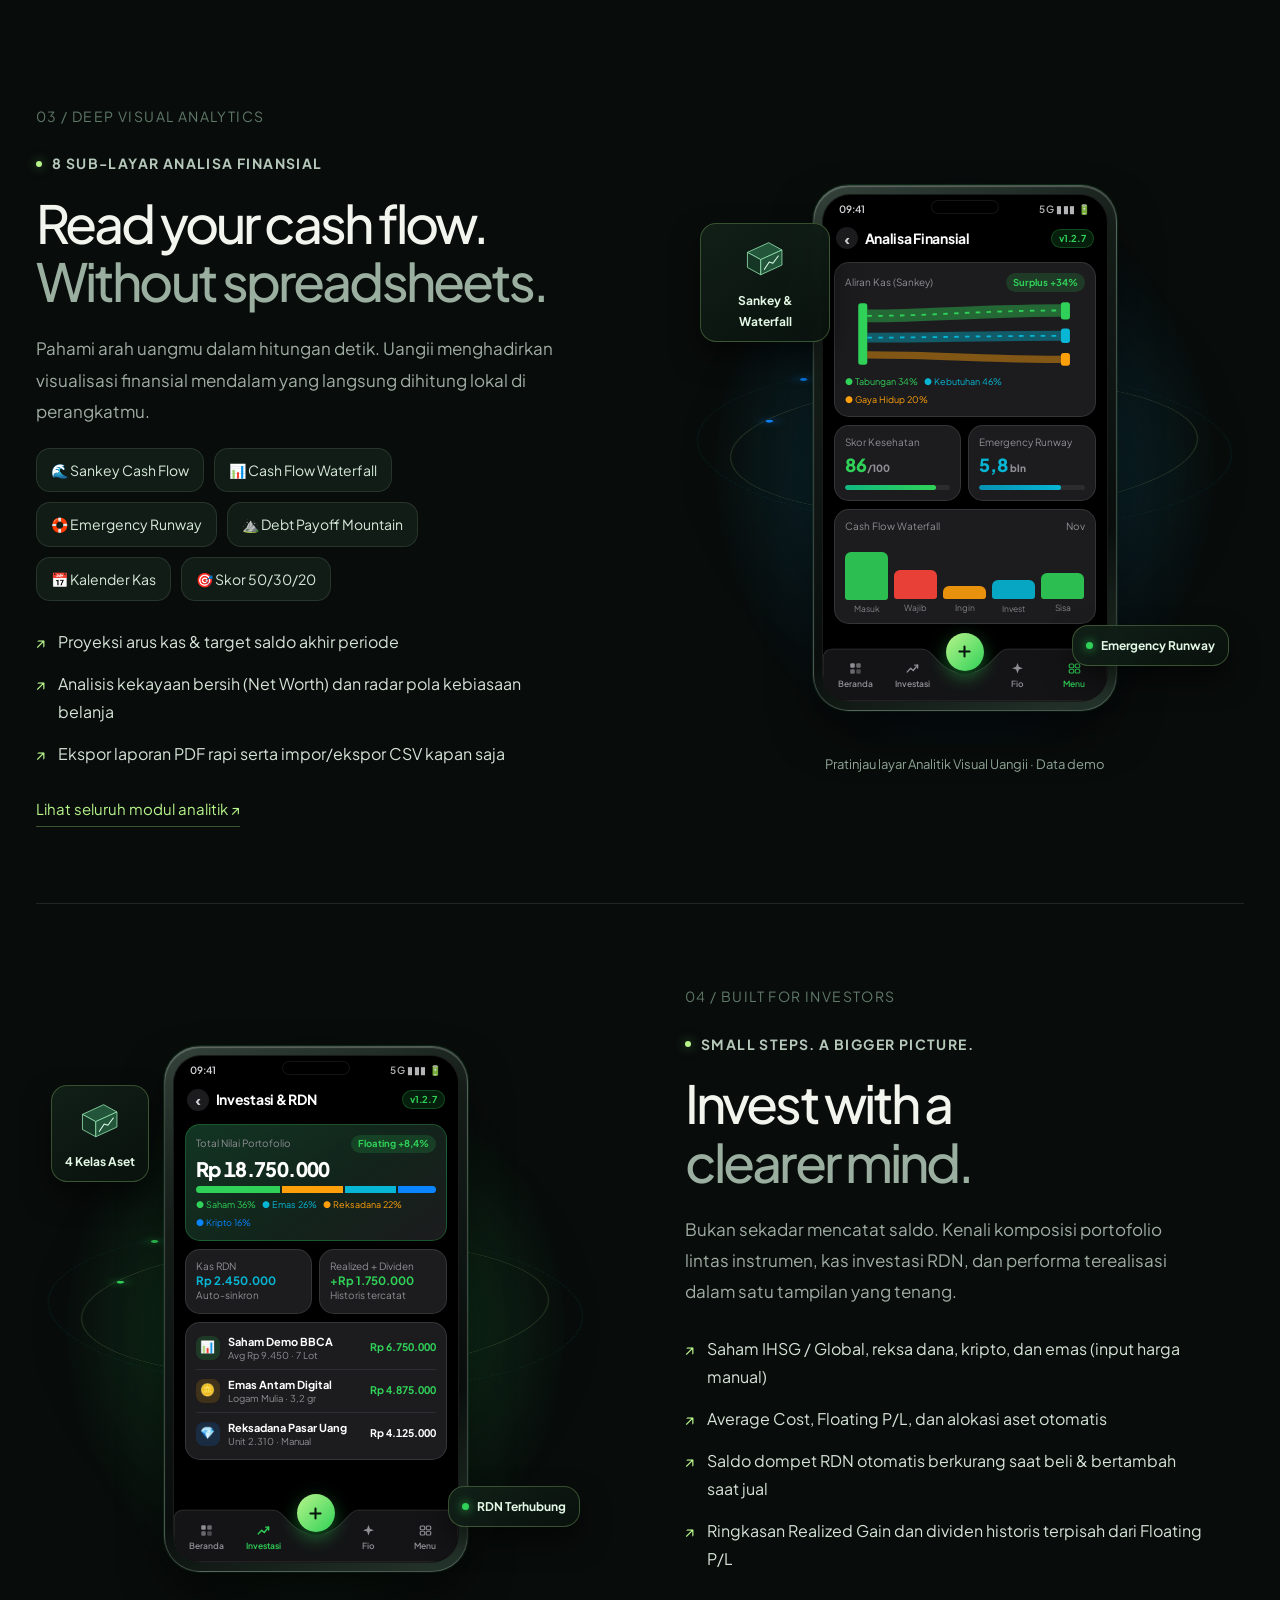
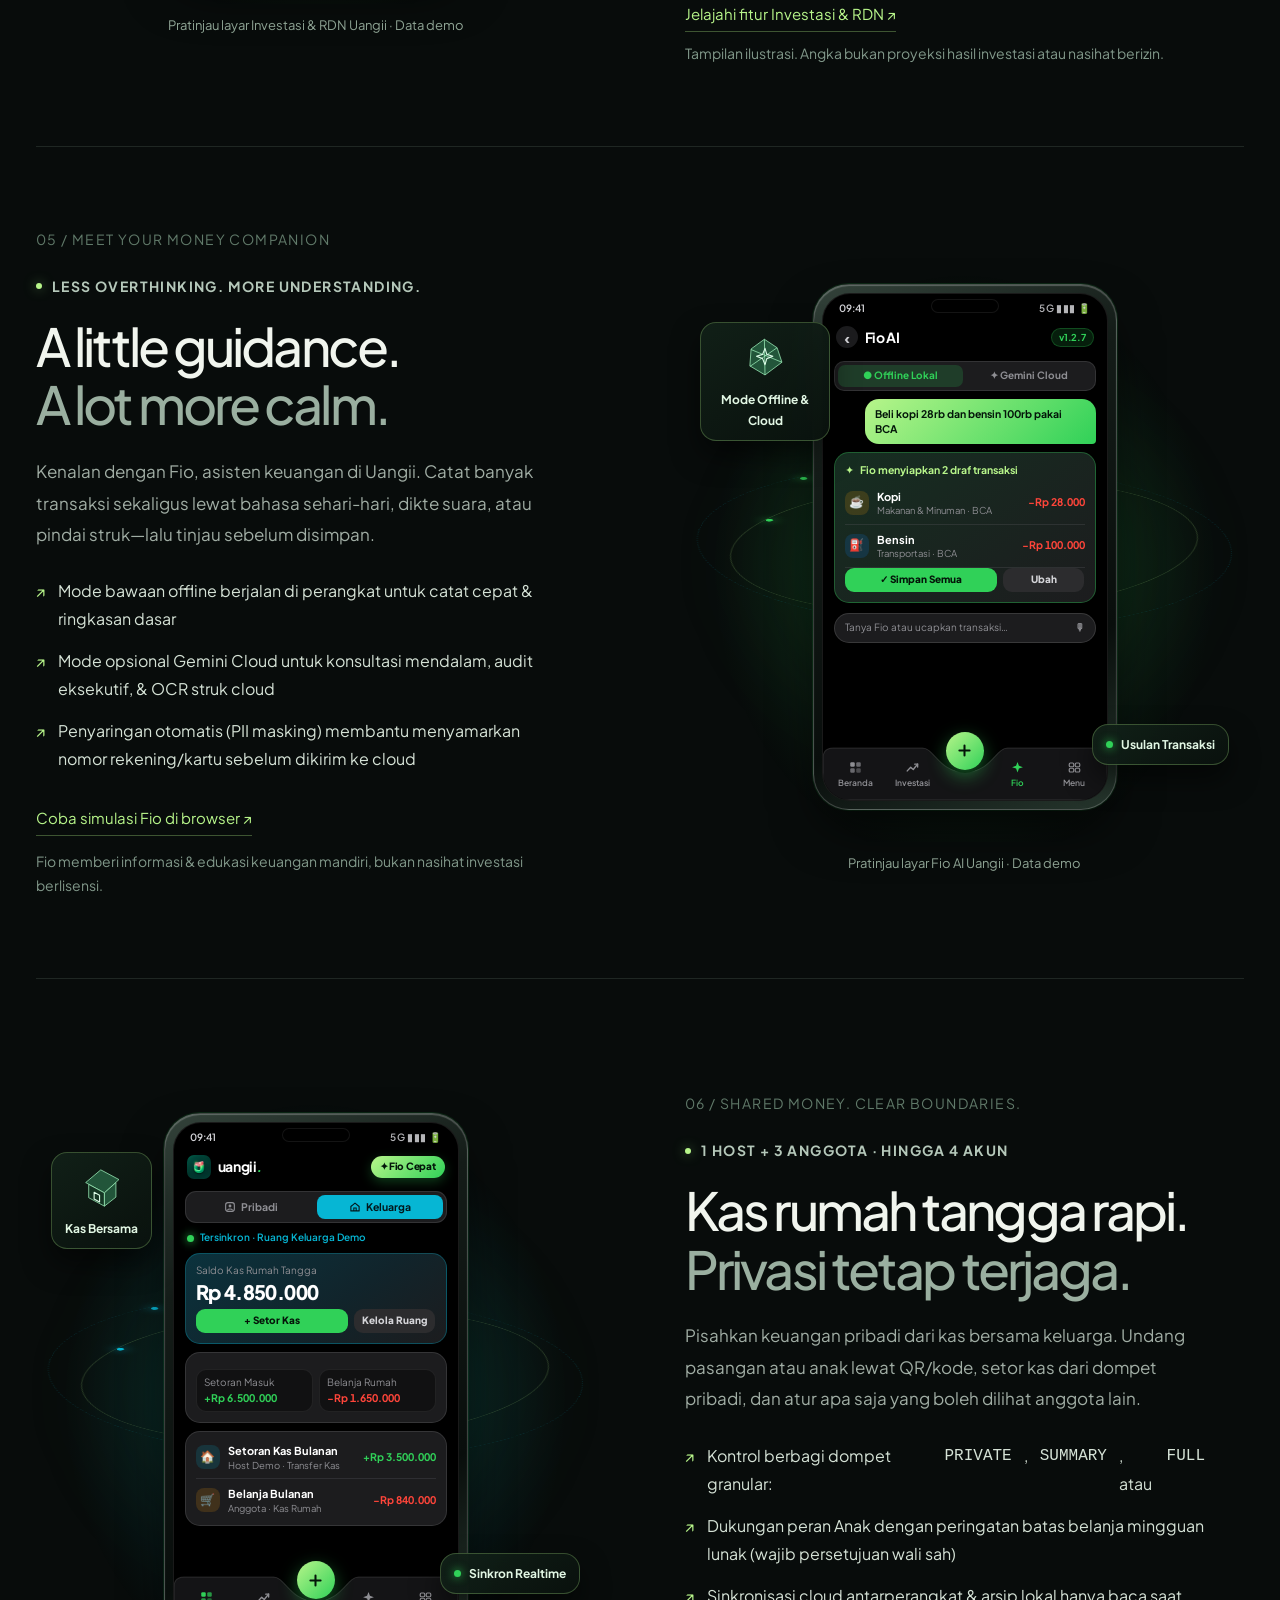
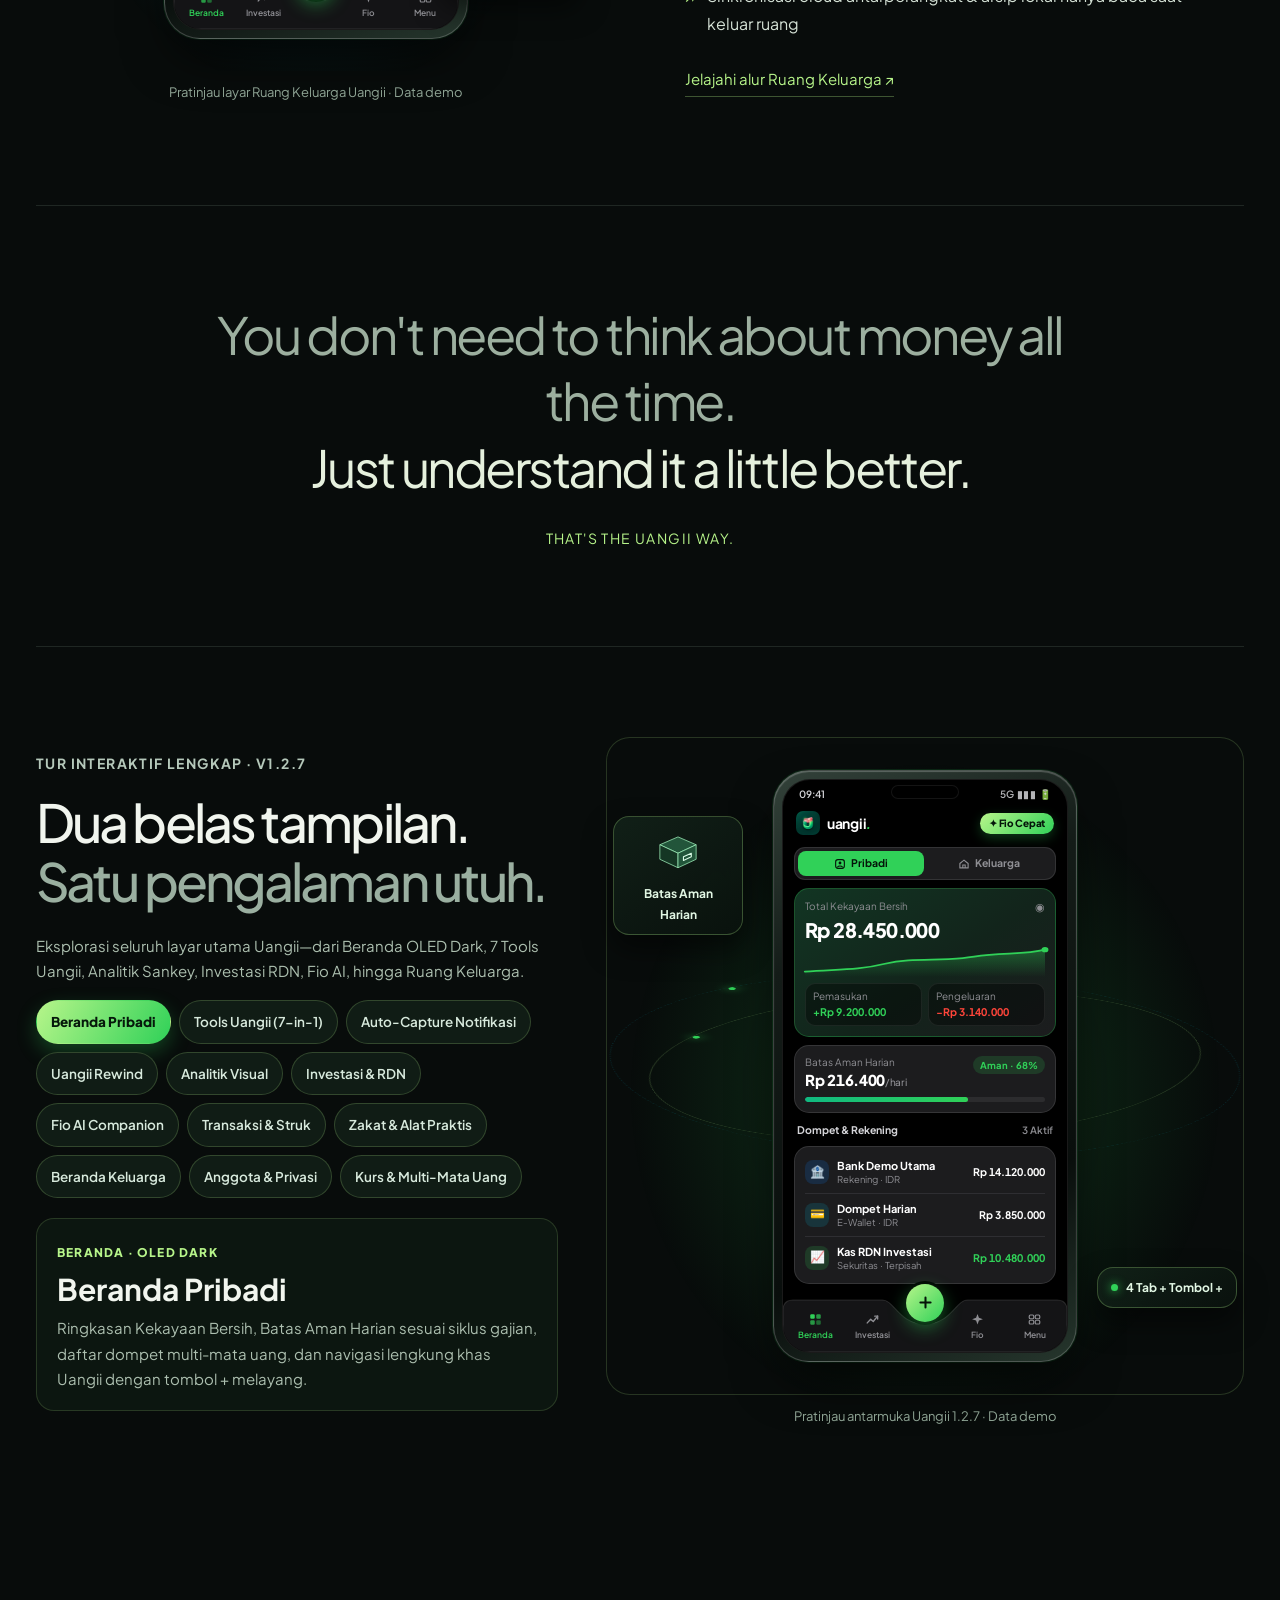
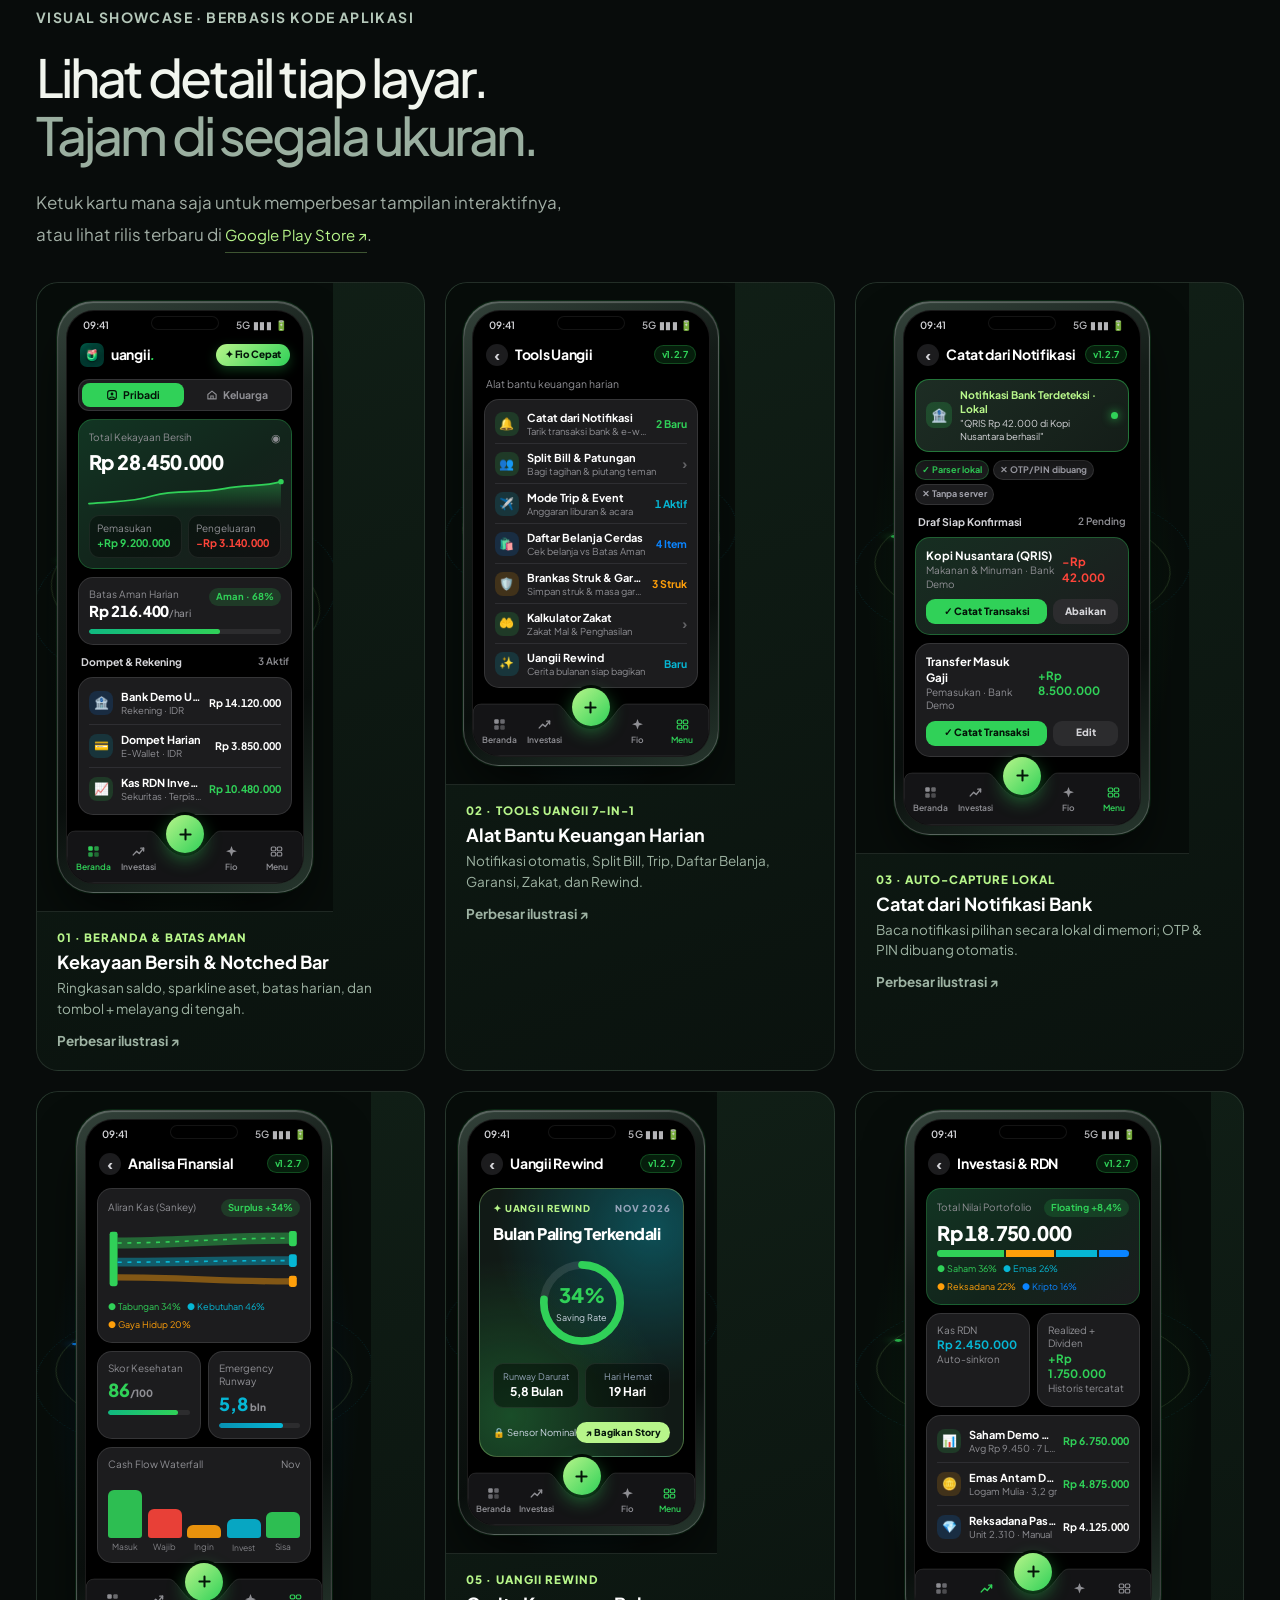
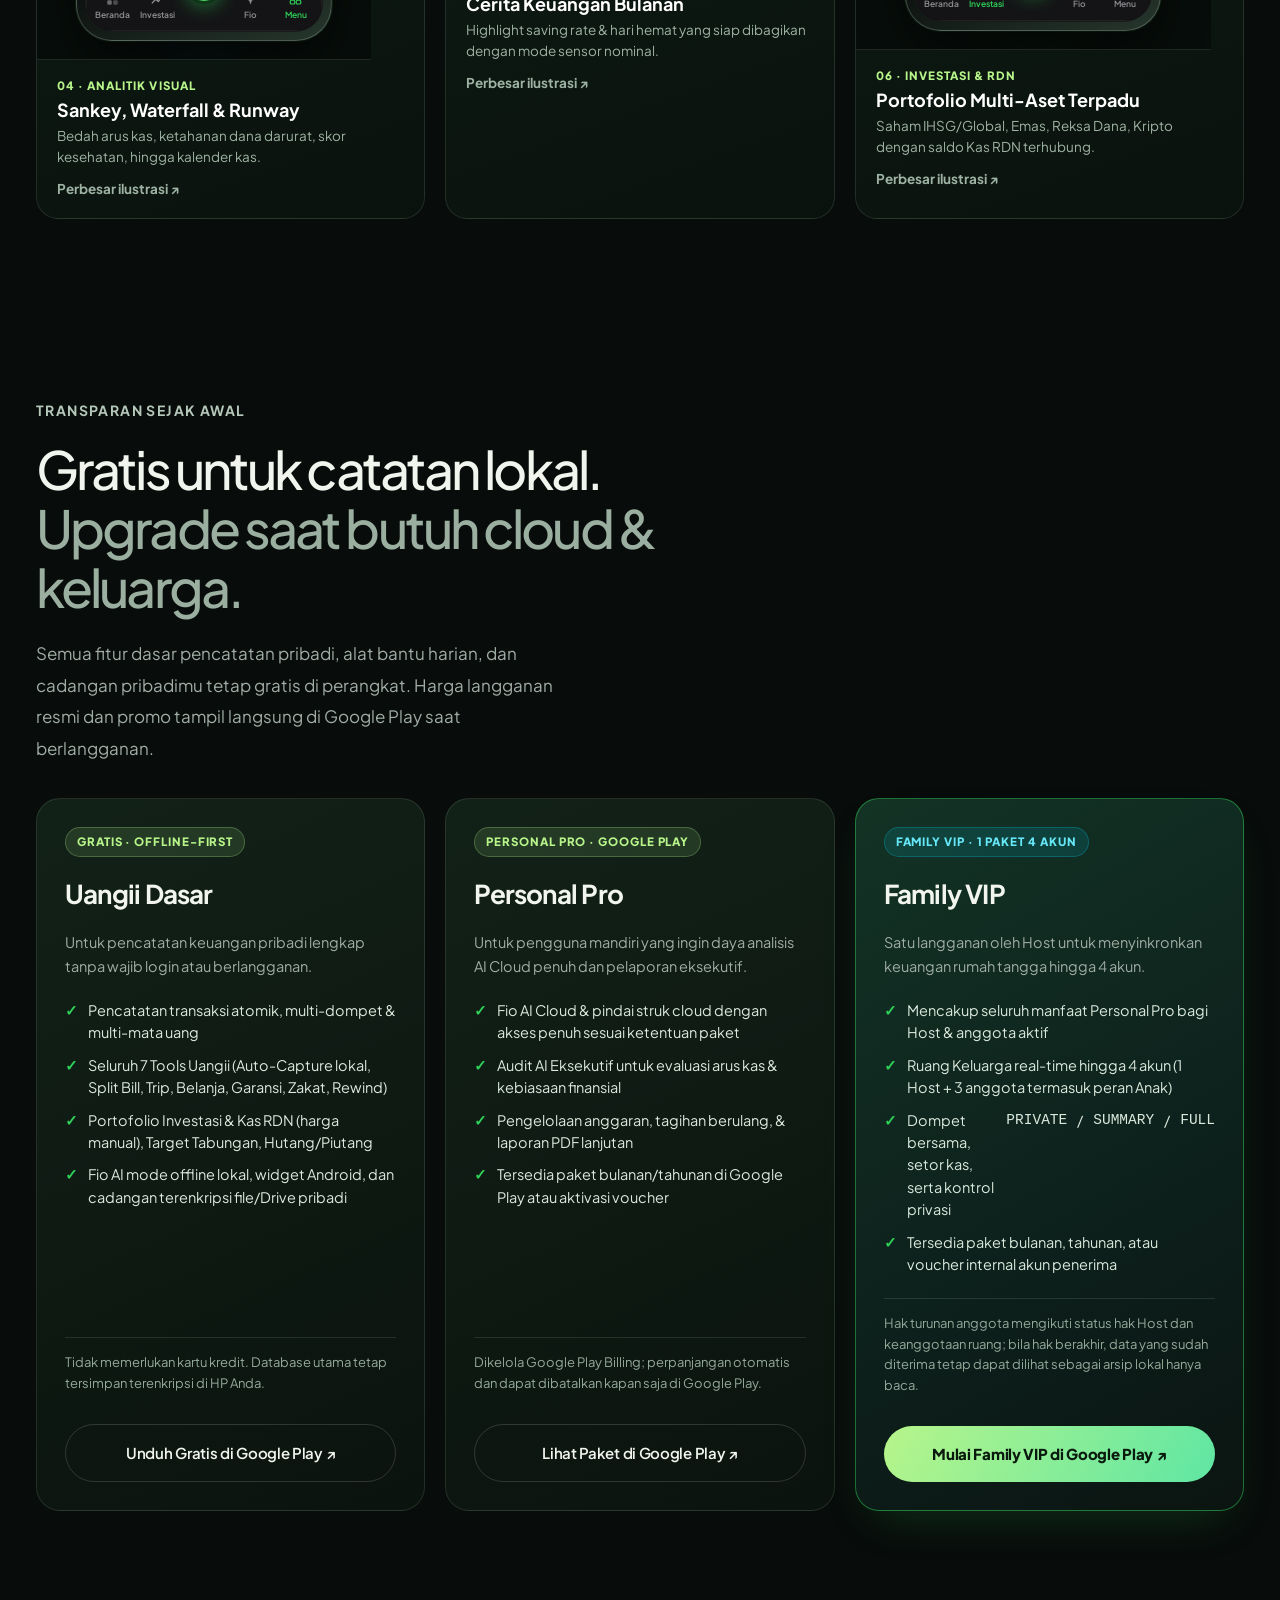
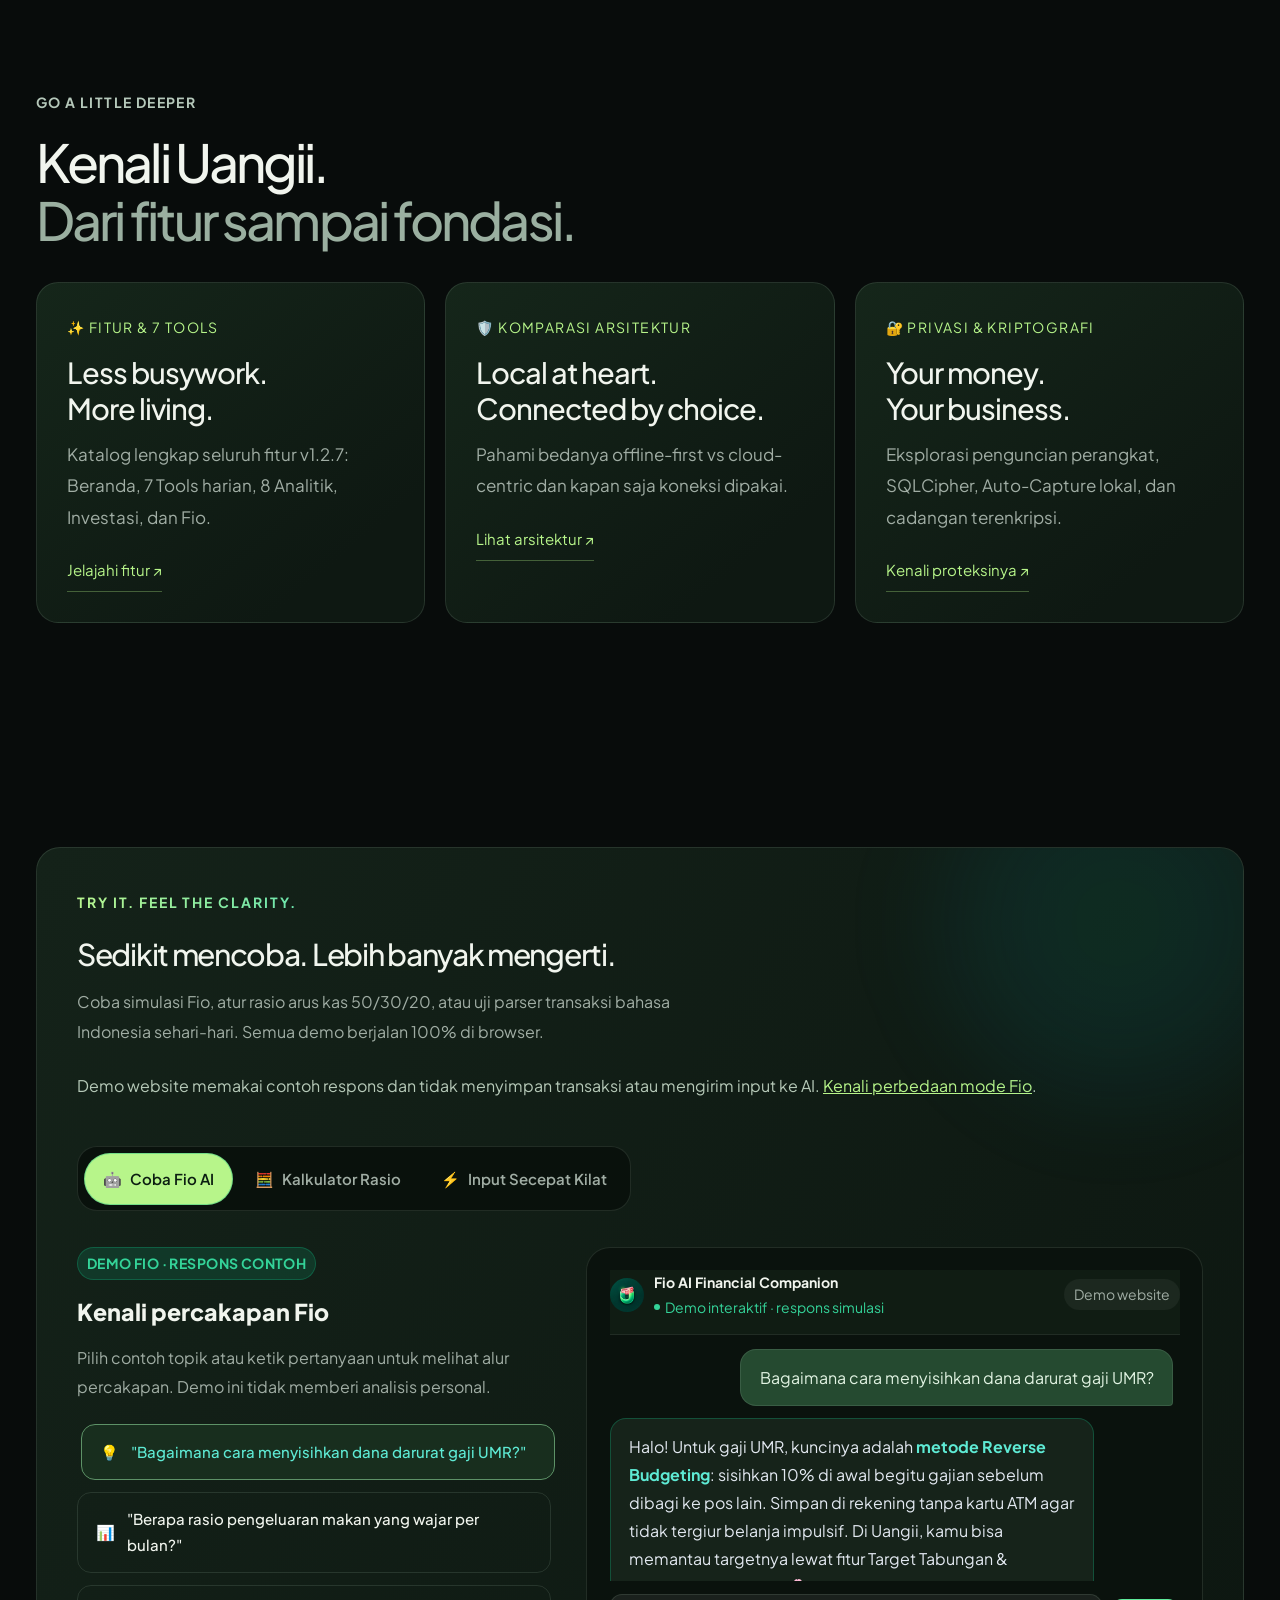
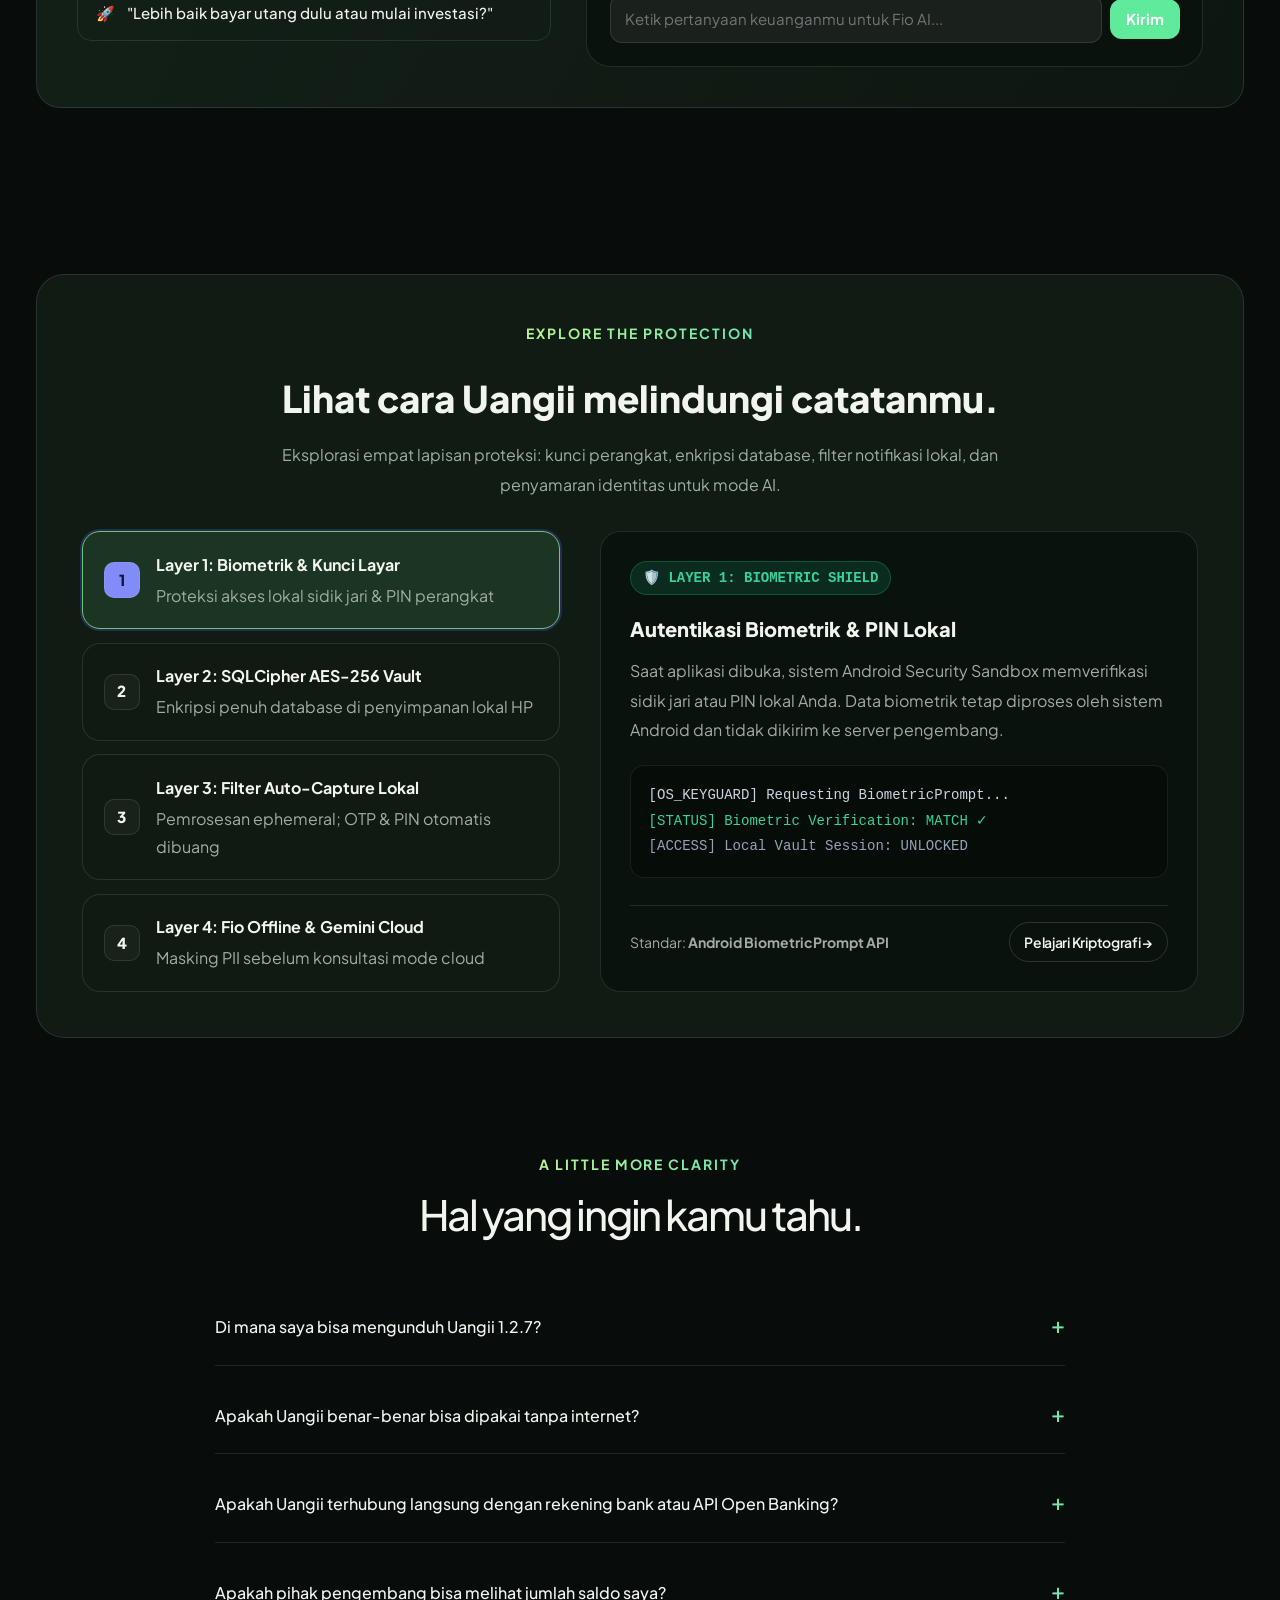
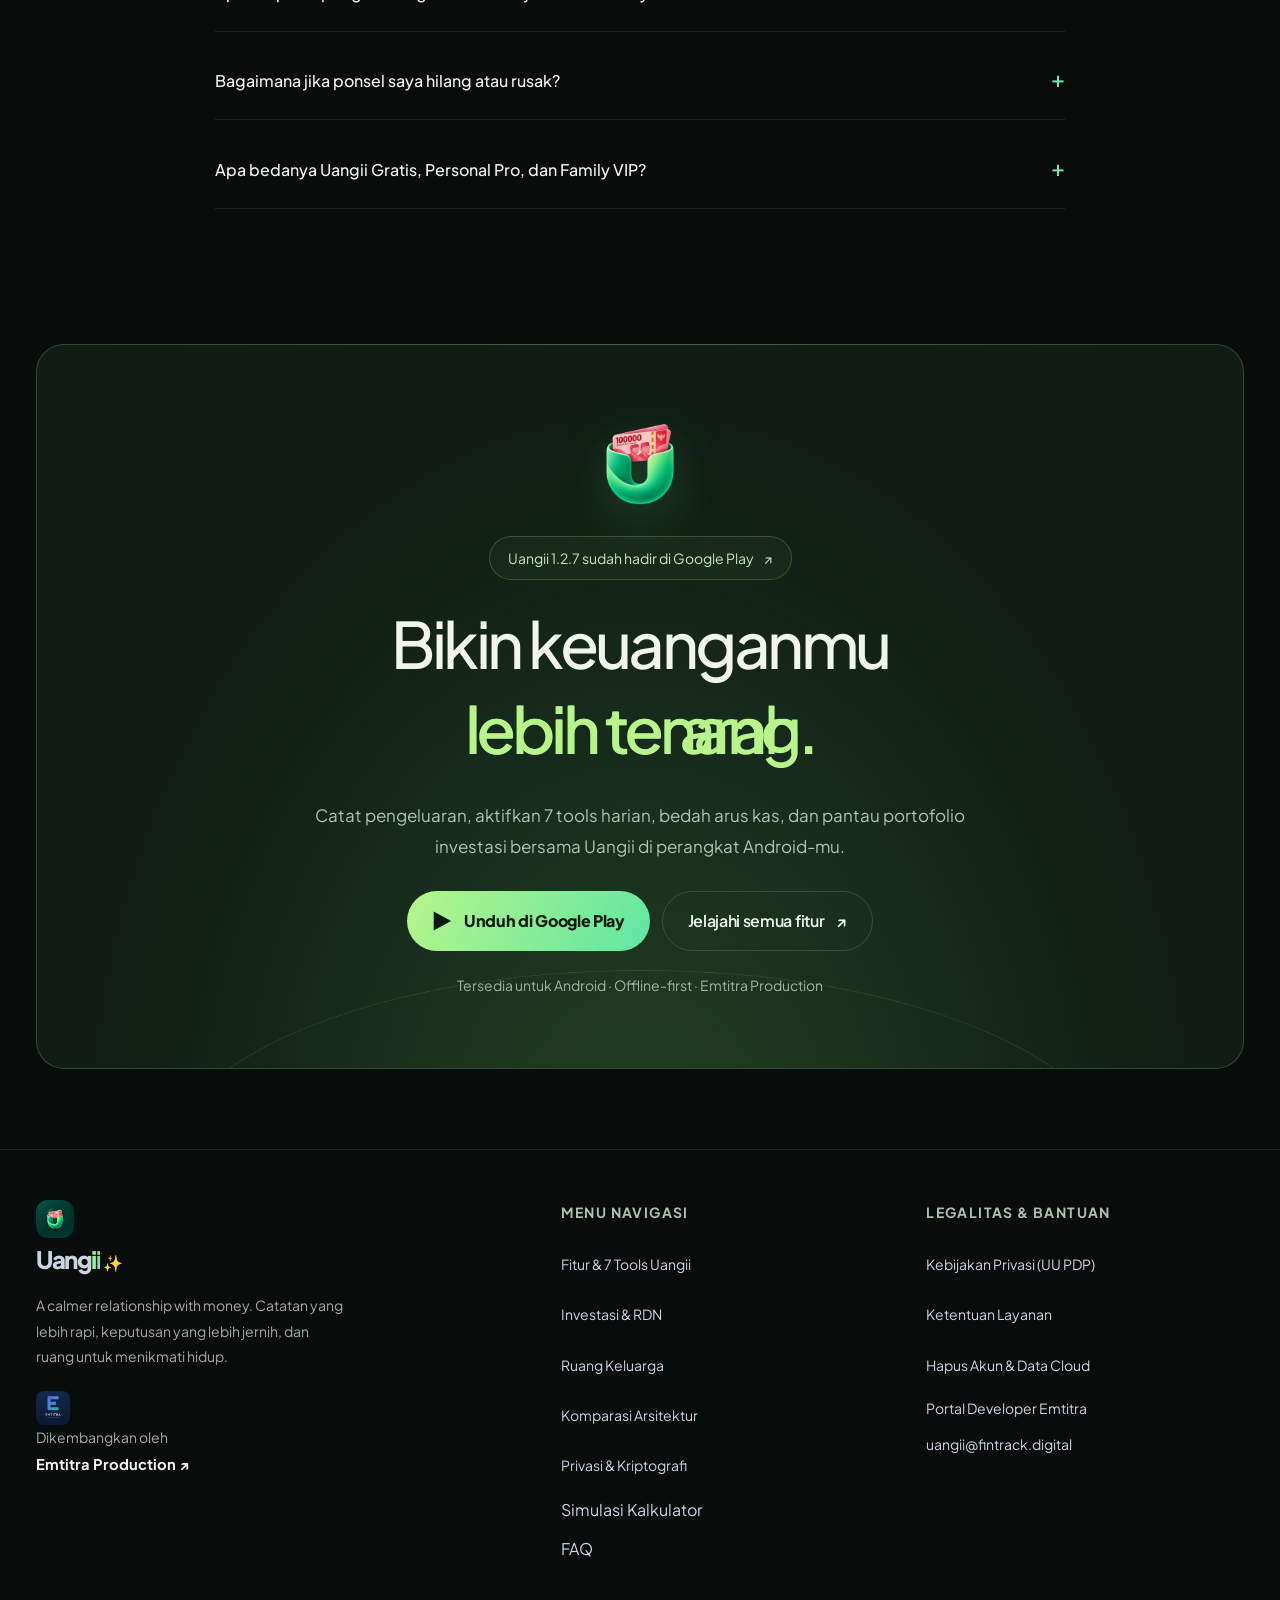
==== commit 4f62c759: "refactor: deduplicate sections, add keyboard a11y, clean emojis, and bundle home CSS" ====
--- a/uangii/index.html
+++ b/uangii/index.html
@@ -18,13 +18,8 @@
   <link rel="preconnect" href="https://fonts.gstatic.com" crossorigin>
   <link href="https://fonts.googleapis.com/css2?family=Plus+Jakarta+Sans:wght@400;500;600;700;800&display=swap" rel="stylesheet">
 
-  <link rel="stylesheet" href="home.css">
+  <link rel="stylesheet" href="home-bundle.css">
   <noscript><style>.reveal,[data-stagger]>*{opacity:1!important;transform:none!important}</style></noscript>
-  <link rel="stylesheet" href="redesign.css">
-  <link rel="stylesheet" href="readability.css">
-  <link rel="stylesheet" href="launch.css">
-  <link rel="stylesheet" href="catalog.css">
-  <link rel="stylesheet" href="app-scenes.css">
   <script src="app-scenes.js" defer></script>
 </head>
 
@@ -96,7 +91,7 @@
       <a class="drawer-item" href="hapus-akun.html"><span class="icon">🗑️</span> Hapus Akun &amp; Data</a>
     </div>
     <div class="drawer-foot">
-      <a class="btn btn-primary" style="width:100%;font-size:.9rem;padding:.75rem;" href="https://play.google.com/store/apps/details?id=com.ftrackpro.financetracker.emtitra" target="_blank" rel="noopener noreferrer">Dapatkan Aplikasi 🚀</a>
+      <a class="btn btn-primary" style="width:100%;font-size:.9rem;padding:.75rem;" href="https://play.google.com/store/apps/details?id=com.ftrackpro.financetracker.emtitra" target="_blank" rel="noopener noreferrer">Dapatkan Aplikasi ↗</a>
       <a class="dev-badge" href="../" style="margin-top:0;justify-content:center;width:100%;" title="Kunjungi Website Developer Emtitra Production">
         <img src="assets/logo dev.jpg" alt="Emtitra Production" style="width:24px!important;height:24px!important;">
         <span style="font-size:.875rem;font-weight:600;color:var(--text);">Emtitra Production ↗</span>
@@ -182,7 +177,7 @@
               <div class="u-panel-copy">
                 <small>Private by design</small>
                 <h3>Your money.<br>Your business.</h3>
-                <p>Database lokal dienkripsi SQLCipher AES-256. Auto-Capture Notifikasi berjalan 100% lokal di memori tanpa mengirim teks mentah ke server.</p>
+                <p>Database lokal dienkripsi SQLCipher AES-256. Pencatatan berjalan offline-first, dan fitur cloud hanya aktif atas pilihanmu.</p>
                 <button type="button" class="u-story-link" onclick="goSection('keamanan')">Kenali perlindungannya ↗</button>
               </div>
               <div class="u-glyph" aria-hidden="true">
@@ -260,26 +255,6 @@
             <p>Alat bantu hitung estimasi Zakat Mal dan Zakat Penghasilan berdasarkan acuan umum BAZNAS (referensi hitung, bukan fatwa mengikat).</p>
           </article>
         </div>
-
-        <div class="us-tour" style="margin-top:42px;" data-app-tour="toolsHub autoCapture rewind zakat" aria-label="Pratinjau interaktif Tools Uangii">
-          <div class="us-tour-layout">
-            <div class="us-tour-copy">
-              <span class="u-eyebrow">PRATINJAU INTERAKTIF TOOLS</span>
-              <h3 style="font-size:clamp(26px,3.2vw,38px);font-weight:500;letter-spacing:-.04em;margin:12px 0 8px;">Lihat cara kerja alat bantu harianmu.</h3>
-              <p class="us-example">Pilih salah satu modul di bawah untuk melihat pratinjau layar Tools Uangii.</p>
-              <div class="us-tour-controls" data-tour-controls role="group" aria-label="Pilih layar Tools Uangii" hidden></div>
-              <div class="us-tour-summary" data-tour-summary aria-live="polite" aria-atomic="true">
-                <small>TOOLS UANGII</small>
-                <h3>Tools Uangii (7-in-1)</h3>
-                <p>Pilih modul untuk melihat contoh antarmuka.</p>
-              </div>
-            </div>
-            <div class="us-tour-view">
-              <div data-tour-view></div>
-              <p class="us-art-note">Pratinjau antarmuka Tools Uangii 1.2.7 · Data demo</p>
-            </div>
-          </div>
-        </div>
       </section>
 
       <!-- STORIES: ANALITIK, INVESTASI, FIO, KELUARGA, KEAMANAN -->
@@ -379,32 +354,6 @@
           <p>You don't need to think about money all the time.<br><em>Just understand it a little better.</em></p>
           <span>THAT'S THE UANGII WAY.</span>
         </div>
-
-        <!-- 07 / PRIVASI & VAULT -->
-        <section class="u-story" id="keamanan">
-          <div class="u-story-image reveal">
-            <div data-app-canvas="vault"></div>
-            <p class="us-art-note">Ilustrasi arsitektur keamanan berlapis Uangii 1.2.7</p>
-          </div>
-          <div class="u-story-copy reveal">
-            <span class="u-section-number">07 / YOUR SPACE. YOUR CONTROL.</span>
-            <span class="u-eyebrow"><i class="u-dot" aria-hidden="true"></i> PEACE OF MIND, BUILT IN.</span>
-            <h2>Your financial life.<br><em>Kept personal.</em></h2>
-            <p>Keuangan pribadi seharusnya tetap pribadi. Pencatatan berjalan offline-first, database terenkripsi di ponselmu, dan fitur cloud seperti Google Drive, Gemini Cloud, atau Ruang Keluarga hanya aktif atas pilihanmu.</p>
-            <div class="u-chip-row">
-              <span class="u-chip">SQLCipher · AES-256</span>
-              <span class="u-chip">Drive AES-256-GCM</span>
-              <span class="u-chip">Auto-Capture Ephemeral</span>
-              <span class="u-chip">Offline-first</span>
-            </div>
-            <ul class="u-story-list">
-              <li>Database lokal dilindungi SQLCipher + kunci opsional PIN / Biometrik</li>
-              <li>Cadangkan terenkripsi ke file <code>.fintrack</code> atau Google Drive pribadimu</li>
-              <li>Penghapusan akun cloud tersedia langsung di Pengaturan maupun halaman web</li>
-            </ul>
-            <a class="u-story-link" href="privasi.html">Lebih dekat dengan privasi &amp; kriptografi Uangii ↗</a>
-          </div>
-        </section>
       </div>
 
       <!-- 12-SCREEN INTERACTIVE PRODUCT TOUR -->
@@ -625,7 +574,7 @@
                 </div>
                 <form class="chat-input-bar" onsubmit="handleLiveChatSubmit(event)">
                   <input type="text" id="liveChatInput" placeholder="Ketik pertanyaan keuanganmu untuk Fio AI..." autocomplete="off">
-                  <button type="submit">Kirim ⚡</button>
+                  <button type="submit">Kirim</button>
                 </form>
               </div>
             </div>
@@ -636,7 +585,7 @@
             <div class="calc-bento-grid">
               <div class="calc-left">
                 <span class="badge-pill" style="margin-bottom:.8rem;display:inline-block;">METODE ANGGARAN 50/30/20</span>
-                <h4 style="font-size:1.45rem;font-weight:800;color:var(--text);margin-bottom:.6rem;">Evaluasi Kesehatan Cashflow Pribadi 🌸</h4>
+                <h4 style="font-size:1.45rem;font-weight:800;color:var(--text);margin-bottom:.6rem;">Evaluasi Kesehatan Cashflow Pribadi</h4>
                 <p style="color:var(--muted);font-size:.92rem;line-height:1.6;margin-bottom:1.8rem;">Geser parameter nominal untuk mengetahui alokasi kebutuhan pokok, tabungan, dan rekomendasi rasio pengeluaran ideal:</p>
                 <div class="slider-group">
                   <div class="slider-header"><label for="rangeIncome">Pemasukan Bulanan:</label><strong id="valIncome">Rp 7.500.000</strong></div>
@@ -666,7 +615,7 @@
             <div class="smart-input-grid">
               <div class="smart-input-box">
                 <span class="badge-pill" style="margin-bottom:.4rem;display:inline-block;">NATURAL LANGUAGE ON-DEVICE PARSER</span>
-                <h4 style="font-size:1.45rem;font-weight:800;color:var(--text);margin-bottom:.4rem;">Catat Transaksi Secepat Bicara ⚡</h4>
+                <h4 style="font-size:1.45rem;font-weight:800;color:var(--text);margin-bottom:.4rem;">Catat Transaksi Secepat Bicara</h4>
                 <p style="color:var(--muted);font-size:.9rem;line-height:1.5;margin-bottom:1rem;">Ketik kalimat pengeluaran dalam bahasa Indonesia sehari-hari. Parser lokal langsung membedah nominal, kategori, dan dompet:</p>
                 <div class="smart-input-field-wrap">
                   <span class="smart-input-icon">✍️</span>
@@ -702,7 +651,7 @@
       </section>
 
       <!-- SECURITY LAYERS INTERACTIVE CONSOLE (4 Layers + Fixed dynamic Standard footer) -->
-      <section class="wrap" id="security-layers">
+      <section class="wrap" id="keamanan">
         <div class="sec-vault-card reveal">
           <div style="text-align:center;max-width:740px;margin:0 auto 1.5rem;">
             <span class="eyebrow grad-text">Explore the protection</span>
--- a/uangii/home-bundle.css
+++ b/uangii/home-bundle.css
@@ -0,0 +1,2883 @@
+/* home.css */
+:root {
+      --bg: #070f1f;
+      --bg-2: #0b1a33;
+      --surface: rgba(255, 255, 255, 0.035);
+      --surface-2: rgba(255, 255, 255, 0.065);
+      --surface-hover: rgba(255, 255, 255, 0.095);
+      --border: rgba(255, 255, 255, 0.09);
+      --border-glow: rgba(16, 185, 129, 0.35);
+      --text: #f1f5f9;
+      --muted: #94a3b8;
+      --indigo: #6366f1;
+      --teal: #14b8a6;
+      --mint: #10b981;
+      --grad: linear-gradient(135deg, #10b981 0%, #06b6d4 50%, #8b5cf6 100%);
+      --grad-dark: linear-gradient(135deg, rgba(16, 185, 129, .15) 0%, rgba(6, 182, 212, .12) 50%, rgba(139, 92, 246, .1) 100%);
+      --radius: 20px;
+      --card-bg: rgba(15, 23, 42, 0.7);
+      --nav-glass: rgba(7, 15, 31, 0.85);
+      --drawer-bg: #091326;
+      --input-bg: #060b17;
+      --glass-bg: rgba(15, 23, 42, 0.65);
+      --glass-border: rgba(255, 255, 255, 0.08);
+      --glass-border-hover: rgba(16, 185, 129, 0.35);
+      --glass-glow: 0 20px 50px -15px rgba(0, 0, 0, 0.7);
+    }
+    @keyframes pulseDot {
+      0%, 100% { opacity: 1; transform: scale(1); }
+      50% { opacity: 0.4; transform: scale(1.3); }
+    }
+    * {
+      box-sizing: border-box;
+      margin: 0;
+      padding: 0;
+    }
+    html {
+      scroll-behavior: smooth;
+    }
+    body {
+      font-family: 'Plus Jakarta Sans', -apple-system, 'Segoe UI', Roboto, sans-serif;
+      background: var(--bg);
+      color: var(--text);
+      line-height: 1.65;
+      overflow-x: hidden;
+      -webkit-font-smoothing: antialiased;
+    }
+    a {
+      color: inherit;
+      text-decoration: none;
+    }
+    img {
+      max-width: 100%;
+      display: block;
+      height: auto;
+    }
+    .wrap {
+      max-width: 1180px;
+      margin: 0 auto;
+      padding: 0 1.25rem;
+    }
+    .grad-text {
+      background: linear-gradient(135deg, #10b981 0%, #06b6d4 40%, #8b5cf6 80%, #10b981 100%);
+      background-size: 200% 200%;
+      -webkit-background-clip: text;
+      -webkit-text-fill-color: transparent;
+      background-clip: text;
+      color: transparent;
+      display: inline-block;
+      animation: gradShimmer 6s ease-in-out infinite;
+    }
+    @keyframes gradShimmer {
+      0% {
+        background-position: 0% 50%;
+      }
+      50% {
+        background-position: 100% 50%;
+      }
+      100% {
+        background-position: 0% 50%;
+      }
+    }
+    .emoji-clean {
+      -webkit-text-fill-color: initial !important;
+      color: initial !important;
+      display: inline-block;
+      background: none !important;
+    }
+    .teaser-section-card {
+      background: linear-gradient(135deg, rgba(15, 23, 42, 0.85) 0%, rgba(11, 26, 51, 0.7) 100%);
+      border: 1px solid var(--border);
+      border-radius: 24px;
+      padding: 2.2rem;
+      display: flex;
+      align-items: center;
+      justify-content: space-between;
+      gap: 2rem;
+      margin-bottom: 2rem;
+      transition: all .3s cubic-bezier(.2, .8, .2, 1);
+      position: relative;
+      overflow: hidden;
+    }
+    .teaser-section-card:hover {
+      border-color: rgba(16, 185, 129, 0.4);
+      transform: translateY(-3px);
+      box-shadow: 0 20px 40px -15px rgba(0, 0, 0, 0.6);
+    }
+    .teaser-section-card .content {
+      max-width: 650px;
+    }
+    .teaser-section-card h3 {
+      font-size: 1.45rem;
+      font-weight: 800;
+      margin-bottom: .6rem;
+    }
+    .teaser-section-card p {
+      color: var(--muted);
+      font-size: .95rem;
+      line-height: 1.6;
+      margin-bottom: 1.2rem;
+    }
+    .teaser-pills {
+      display: flex;
+      flex-wrap: wrap;
+      gap: .6rem;
+    }
+    .teaser-pill {
+      display: inline-flex;
+      align-items: center;
+      gap: .4rem;
+      padding: .25rem .7rem;
+      border-radius: 999px;
+      background: var(--surface-2);
+      border: 1px solid var(--border);
+      font-size:.875rem;
+      color: #cbd5e1;
+    }
+    .teaser-btn-action {
+      flex-shrink: 0;
+    }
+    @media (max-width: 768px) {
+      .teaser-section-card {
+        flex-direction: column;
+        align-items: flex-start;
+        padding: 1.8rem 1.4rem;
+        gap: 1.4rem;
+      }
+      .teaser-btn-action {
+        width: 100%;
+      }
+      .teaser-btn-action .btn {
+        width: 100%;
+      }
+    }
+    .typing-cursor::after {
+      content: "▋";
+      color: #34d399;
+      animation: blink 0.8s infinite;
+      margin-left: 2px;
+    }
+    @keyframes blink {
+      0%,
+      100% {
+        opacity: 1;
+      }
+      50% {
+        opacity: 0;
+      }
+    }
+    .bg-orbs {
+      position: fixed;
+      inset: 0;
+      z-index: -1;
+      pointer-events: none;
+      overflow: hidden;
+    }
+    .orb {
+      position: absolute;
+      border-radius: 50%;
+      filter: blur(120px);
+      opacity: .38;
+      animation: float 18s ease-in-out infinite;
+    }
+    .orb.a {
+      width: 520px;
+      height: 520px;
+      background: #059669;
+      top: -160px;
+      left: -120px;
+    }
+    .orb.b {
+      width: 480px;
+      height: 480px;
+      background: #0d9488;
+      bottom: -180px;
+      right: -120px;
+      animation-delay: -6s;
+    }
+    .orb.c {
+      width: 300px;
+      height: 300px;
+      background: #7c3aed;
+      top: 45%;
+      left: 55%;
+      opacity: .2;
+      animation-delay: -12s;
+    }
+    .grid-bg {
+      position: absolute;
+      inset: 0;
+      background-image: linear-gradient(rgba(255, 255, 255, .025) 1px, transparent 1px), linear-gradient(90deg, rgba(255, 255, 255, .025) 1px, transparent 1px);
+      background-size: 56px 56px;
+      mask-image: radial-gradient(ellipse at top, #000 20%, transparent 70%);
+    }
+    @keyframes float {
+      0%,
+      100% {
+        transform: translate(0, 0) scale(1);
+      }
+      50% {
+        transform: translate(40px, 30px) scale(1.08);
+      }
+    }
+    header {
+      position: sticky;
+      top: 0;
+      z-index: 100;
+      transition: background .3s, border-color .3s;
+      border-bottom: 1px solid transparent;
+    }
+    header.scrolled {
+      background: rgba(7, 15, 31, .92);
+      backdrop-filter: blur(16px);
+      -webkit-backdrop-filter: blur(16px);
+      border-color: var(--border);
+    }
+    .nav {
+      display: flex;
+      align-items: center;
+      justify-content: space-between;
+      height: 72px;
+      gap: 1.2rem;
+    }
+    .brand {
+      display: inline-flex;
+      align-items: center;
+      gap: .65rem;
+      font-weight: 800;
+      font-size: 1.25rem;
+      cursor: pointer;
+      letter-spacing: -.01em;
+      flex-shrink: 0;
+      white-space: nowrap;
+    }
+    .brand-name {
+      display: inline-flex;
+      align-items: center;
+      letter-spacing: -0.02em;
+    }
+    .brand img {
+      width: 38px;
+      height: 38px;
+      border-radius: 10px;
+      flex-shrink: 0;
+    }
+    .nav-links {
+      display: flex;
+      align-items: center;
+      gap: .3rem;
+      flex-shrink: 1;
+    }
+    .nav-btn {
+      background: none;
+      border: 1px solid transparent;
+      color: var(--muted);
+      font: inherit;
+      font-weight: 600;
+      font-size: .88rem;
+      padding: .45rem .75rem;
+      border-radius: 10px;
+      cursor: pointer;
+      white-space: nowrap;
+      transition: all .2s;
+    }
+    .nav-btn:hover {
+      color: var(--text);
+      background: var(--surface-2);
+    }
+    .nav-btn.active {
+      color: #5eead4;
+      background: rgba(16, 185, 129, .14);
+      border-color: rgba(16, 185, 129, .3);
+    }
+    .nav-right {
+      display: flex;
+      align-items: center;
+      gap: .65rem;
+      flex-shrink: 0;
+      margin-left: auto;
+    }
+    .nav-dev-badge {
+      display: inline-flex;
+      align-items: center;
+      gap: .4rem;
+      font-size:.875rem;
+      padding: .42rem .75rem;
+      border-radius: 12px;
+      background: rgba(56, 189, 248, .12);
+      color: #38bdf8;
+      border: 1px solid rgba(56, 189, 248, .3);
+      font-weight: 600;
+      white-space: nowrap;
+      transition: all .2s;
+    }
+    .nav-dev-badge:hover {
+      background: rgba(56, 189, 248, .22);
+      transform: translateY(-1px);
+    }
+    .nav-app-btn {
+      padding: .48rem 1rem;
+      font-size:.875rem;
+      border-radius: 999px;
+      white-space: nowrap;
+    }
+    .btn {
+      display: inline-flex;
+      align-items: center;
+      justify-content: center;
+      gap: .55rem;
+      font: inherit;
+      font-weight: 600;
+      padding: .85rem 1.5rem;
+      border-radius: 14px;
+      border: none;
+      cursor: pointer;
+      transition: transform .2s, box-shadow .2s, filter .2s;
+    }
+    .btn-primary {
+      background: var(--grad);
+      color: #fff;
+      box-shadow: 0 10px 30px -10px rgba(16, 185, 129, .7);
+    }
+    .btn-primary:hover {
+      transform: translateY(-2px);
+      box-shadow: 0 16px 40px -12px rgba(6, 182, 212, .8);
+      filter: brightness(1.08);
+    }
+    .btn-ghost {
+      background: var(--surface-2);
+      color: var(--text);
+      border: 1px solid var(--border);
+    }
+    .btn-ghost:hover {
+      background: rgba(255, 255, 255, .12);
+    }
+    .menu-toggle {
+      display: inline-flex;
+      align-items: center;
+      justify-content: center;
+      gap: .45rem;
+      background: var(--surface-2);
+      border: 1px solid var(--border);
+      color: var(--text);
+      padding: .42rem .75rem;
+      border-radius: 12px;
+      cursor: pointer;
+      font: inherit;
+      font-size:.875rem;
+      font-weight: 600;
+      white-space: nowrap;
+      transition: all .2s;
+    }
+    .menu-toggle:hover {
+      background: rgba(255, 255, 255, .12);
+      border-color: rgba(16, 185, 129, .4);
+      color: #5eead4;
+    }
+    .menu-toggle svg {
+      width: 18px;
+      height: 18px;
+    }
+    .nav-overlay {
+      position: fixed;
+      inset: 0;
+      background: rgba(0, 0, 0, .65);
+      backdrop-filter: blur(6px);
+      -webkit-backdrop-filter: blur(6px);
+      z-index: 1000;
+      opacity: 0;
+      visibility: hidden;
+      transition: opacity .3s, visibility .3s;
+    }
+    .nav-overlay.open {
+      opacity: 1;
+      visibility: visible;
+    }
+    .nav-drawer {
+      position: fixed;
+      top: 0;
+      right: 0;
+      bottom: 0;
+      width: 320px;
+      max-width: 85vw;
+      background: #091326;
+      border-left: 1px solid var(--border);
+      z-index: 1001;
+      padding: 1.8rem 1.5rem;
+      display: flex;
+      flex-direction: column;
+      transform: translateX(100%);
+      transition: transform .32s cubic-bezier(.2, .8, .2, 1);
+      box-shadow: -20px 0 50px rgba(0, 0, 0, .7);
+    }
+    .nav-drawer.open {
+      transform: translateX(0);
+    }
+    .drawer-head {
+      display: flex;
+      align-items: center;
+      justify-content: space-between;
+      padding-bottom: 1.25rem;
+      margin-bottom: 1.5rem;
+      border-bottom: 1px solid var(--border);
+    }
+    .drawer-head strong {
+      font-size: 1.05rem;
+      display: flex;
+      align-items: center;
+      gap: .5rem;
+    }
+    .drawer-close {
+      background: var(--surface-2);
+      border: 1px solid var(--border);
+      color: var(--muted);
+      width: 34px;
+      height: 34px;
+      border-radius: 10px;
+      font-size: 1.25rem;
+      cursor: pointer;
+      display: grid;
+      place-items: center;
+      transition: all .2s;
+    }
+    .drawer-close:hover {
+      color: var(--text);
+      background: rgba(255, 255, 255, .12);
+    }
+    .drawer-menu {
+      display: flex;
+      flex-direction: column;
+      gap: .4rem;
+      flex: 1;
+      overflow-y: auto;
+    }
+    .drawer-item {
+      display: flex;
+      align-items: center;
+      gap: .85rem;
+      padding: .85rem 1rem;
+      border-radius: 14px;
+      color: var(--text);
+      background: none;
+      border: 1px solid transparent;
+      font: inherit;
+      font-size: .95rem;
+      font-weight: 600;
+      cursor: pointer;
+      text-align: left;
+      transition: all .2s;
+    }
+    .drawer-item:hover {
+      background: var(--surface-2);
+      border-color: rgba(16, 185, 129, .3);
+      color: #5eead4;
+      transform: translateX(4px);
+    }
+    .drawer-item.active {
+      background: rgba(16, 185, 129, .14);
+      border-color: rgba(16, 185, 129, .4);
+      color: #34d399;
+    }
+    .drawer-item .icon {
+      font-size: 1.15rem;
+      width: 26px;
+      text-align: center;
+      flex-shrink: 0;
+    }
+    .drawer-foot {
+      padding-top: 1.25rem;
+      border-top: 1px solid var(--border);
+      display: flex;
+      flex-direction: column;
+      gap: .75rem;
+    }
+    .page {
+      display: none;
+      animation: fadeIn .4s ease;
+    }
+    .page.active {
+      display: block;
+    }
+    @keyframes fadeIn {
+      from {
+        opacity: 0;
+        transform: translateY(10px);
+      }
+      to {
+        opacity: 1;
+        transform: none;
+      }
+    }
+    .hero {
+      display: grid;
+      grid-template-columns: 1.15fr .85fr;
+      gap: 3rem;
+      align-items: center;
+      padding: 4rem 0 4.5rem;
+    }
+    .pill {
+      display: inline-flex;
+      align-items: center;
+      gap: .5rem;
+      padding: .35rem .85rem .35rem .45rem;
+      border-radius: 999px;
+      background: var(--surface-2);
+      border: 1px solid var(--border);
+      font-size:.875rem;
+      color: var(--muted);
+      margin-bottom: 1.3rem;
+    }
+    .pill b {
+      background: var(--grad);
+      color: #fff;
+      padding: .15rem .6rem;
+      border-radius: 999px;
+      font-size:.875rem;
+    }
+    .hero h1 {
+      font-size: clamp(2.3rem, 4.8vw, 3.8rem);
+      line-height: 1.12;
+      font-weight: 800;
+      letter-spacing: -.03em;
+      margin-bottom: 1.3rem;
+    }
+    .hero p.lead {
+      font-size: clamp(1rem, 2.3vw, 1.15rem);
+      color: var(--muted);
+      max-width: 550px;
+      margin-bottom: 2.2rem;
+      line-height: 1.65;
+    }
+    .hero-cta {
+      display: flex;
+      gap: .9rem;
+      flex-wrap: wrap;
+      margin-bottom: 2.5rem;
+    }
+    .trust {
+      display: flex;
+      gap: 2rem;
+      flex-wrap: wrap;
+    }
+    .trust div {
+      font-size:.875rem;
+      color: var(--muted);
+    }
+    .trust strong {
+      display: block;
+      font-size: 1.45rem;
+      color: var(--text);
+      font-weight: 800;
+    }
+    .float-card {
+      position: absolute;
+      background: rgba(15, 23, 42, .88);
+      backdrop-filter: blur(14px);
+      border: 1px solid var(--border);
+      border-radius: 16px;
+      padding: .75rem 1rem;
+      display: flex;
+      align-items: center;
+      gap: .7rem;
+      font-size:.875rem;
+      box-shadow: 0 20px 40px -15px rgba(0, 0, 0, .7);
+      animation: bob 5s ease-in-out infinite;
+      z-index: 20;
+    }
+    .float-card .ic {
+      width: 36px;
+      height: 36px;
+      border-radius: 10px;
+      display: grid;
+      place-items: center;
+      background: var(--grad);
+      font-size: 1.1rem;
+      flex-shrink: 0;
+    }
+    .float-card small {
+      display: block;
+      color: var(--muted);
+      font-size:.875rem;
+    }
+    .float-card.one {
+      top: 12%;
+      left: -8%;
+    }
+    .float-card.two {
+      bottom: 12%;
+      right: -6%;
+      animation-delay: -2.5s;
+    }
+    @keyframes bob {
+      0%,
+      100% {
+        transform: translateY(0);
+      }
+      50% {
+        transform: translateY(-12px);
+      }
+    }
+    section.block {
+      padding: 5rem 0;
+    }
+    .sec-head {
+      text-align: center;
+      max-width: 680px;
+      margin: 0 auto 3.2rem;
+    }
+    .eyebrow {
+      display: inline-block;
+      font-size:.875rem;
+      font-weight: 700;
+      letter-spacing: .14em;
+      text-transform: uppercase;
+      margin-bottom: .85rem;
+    }
+    .sec-head h2 {
+      font-size: clamp(1.8rem, 3.4vw, 2.6rem);
+      font-weight: 800;
+      letter-spacing: -.02em;
+      line-height: 1.18;
+      margin-bottom: .95rem;
+    }
+    .sec-head p {
+      color: var(--muted);
+      font-size: 1.02rem;
+    }
+    .compare-container {
+      margin: 3.5rem 0;
+      position: relative;
+    }
+    .compare-grid {
+      display: grid;
+      grid-template-columns: 1fr 1fr;
+      gap: 1.5rem;
+    }
+    .comp-card {
+      position: relative;
+      background: rgba(15, 23, 42, 0.65);
+      backdrop-filter: blur(20px);
+      -webkit-backdrop-filter: blur(20px);
+      border-radius: 24px;
+      padding: 2.2rem;
+      border: 1px solid var(--border);
+      transition: transform .3s, border-color .3s, box-shadow .3s;
+      overflow: hidden;
+    }
+    .comp-card::before {
+      content: "";
+      position: absolute;
+      top: 0;
+      left: 0;
+      right: 0;
+      height: 3px;
+    }
+    .comp-card.legacy {
+      border-color: rgba(239, 68, 68, 0.22);
+      background: linear-gradient(180deg, rgba(239, 68, 68, 0.04) 0%, rgba(15, 23, 42, 0.6) 100%);
+    }
+    .comp-card.legacy::before {
+      background: linear-gradient(90deg, #ef4444, transparent);
+    }
+    .comp-card.uangii {
+      border-color: rgba(16, 185, 129, 0.4);
+      background: linear-gradient(180deg, rgba(16, 185, 129, 0.08) 0%, rgba(15, 23, 42, 0.75) 100%);
+      box-shadow: 0 20px 45px -15px rgba(16, 185, 129, 0.18), inset 0 1px 0 rgba(255, 255, 255, 0.1);
+    }
+    .comp-card.uangii::before {
+      background: var(--grad);
+    }
+    .comp-header {
+      display: flex;
+      align-items: center;
+      justify-content: space-between;
+      margin-bottom: 2rem;
+      padding-bottom: 1.25rem;
+      border-bottom: 1px solid var(--border);
+    }
+    .comp-title {
+      display: flex;
+      align-items: center;
+      gap: .75rem;
+    }
+    .comp-title h3 {
+      font-size: 1.22rem;
+      font-weight: 700;
+      letter-spacing: -.01em;
+    }
+    .comp-badge {
+      display: inline-flex;
+      align-items: center;
+      gap: .35rem;
+      font-size:.875rem;
+      font-weight: 700;
+      letter-spacing: .05em;
+      text-transform: uppercase;
+      padding: .3rem .75rem;
+      border-radius: 999px;
+    }
+    .badge-bad {
+      background: rgba(239, 68, 68, 0.14);
+      color: #f87171;
+      border: 1px solid rgba(239, 68, 68, 0.3);
+    }
+    .badge-good {
+      background: rgba(16, 185, 129, 0.18);
+      color: #34d399;
+      border: 1px solid rgba(16, 185, 129, 0.4);
+    }
+    .comp-items {
+      display: flex;
+      flex-direction: column;
+      gap: 1.25rem;
+    }
+    .comp-row {
+      display: grid;
+      grid-template-columns: 40px 1fr;
+      gap: 1rem;
+      align-items: flex-start;
+    }
+    .comp-icon-box {
+      width: 40px;
+      height: 40px;
+      border-radius: 12px;
+      display: flex;
+      align-items: center;
+      justify-content: center;
+      flex-shrink: 0;
+    }
+    .comp-icon-box.bad {
+      background: rgba(239, 68, 68, 0.1);
+      color: #f87171;
+      border: 1px solid rgba(239, 68, 68, 0.2);
+    }
+    .comp-icon-box.good {
+      background: rgba(16, 185, 129, 0.15);
+      color: #34d399;
+      border: 1px solid rgba(16, 185, 129, 0.3);
+    }
+    .comp-icon-box svg {
+      width: 20px;
+      height: 20px;
+    }
+    .comp-text strong {
+      display: block;
+      font-size: .95rem;
+      font-weight: 700;
+      color: var(--text);
+      margin-bottom: .2rem;
+    }
+    .comp-text p {
+      color: var(--muted);
+      font-size: .88rem;
+      line-height: 1.5;
+    }
+    .bento-studio-card {
+      margin: 4rem 0 2.5rem;
+      background: var(--glass-bg);
+      backdrop-filter: blur(20px);
+      -webkit-backdrop-filter: blur(20px);
+      border: 1px solid var(--glass-border);
+      border-radius: 32px;
+      padding: 2.8rem 2.8rem 2.4rem;
+      box-shadow: var(--glass-glow);
+      position: relative;
+      overflow: hidden;
+      transition: border-color .3s ease;
+    }
+    .bento-studio-card::before {
+      content: "";
+      position: absolute;
+      top: -150px;
+      right: -100px;
+      width: 450px;
+      height: 450px;
+      background: radial-gradient(circle, rgba(16, 185, 129, 0.12) 0%, rgba(6, 182, 212, 0.08) 40%, transparent 70%);
+      pointer-events: none;
+      filter: blur(40px);
+    }
+    .bento-studio-header {
+      display: flex;
+      justify-content: space-between;
+      align-items: flex-end;
+      gap: 1.5rem;
+      margin-bottom: 2.2rem;
+      flex-wrap: wrap;
+    }
+    .bento-studio-title h3 {
+      font-size: clamp(1.6rem, 3.2vw, 2.2rem);
+      font-weight: 800;
+      letter-spacing: -.02em;
+      margin-bottom: .4rem;
+    }
+    .bento-studio-title p {
+      color: var(--muted);
+      font-size: .96rem;
+      max-width: 580px;
+    }
+    .bento-nav-tabs {
+      display: inline-flex;
+      background: rgba(255, 255, 255, 0.04);
+      padding: .35rem;
+      border-radius: 999px;
+      border: 1px solid var(--border);
+      gap: .25rem;
+    }
+    .bento-tab-btn {
+      display: inline-flex;
+      align-items: center;
+      gap: .5rem;
+      padding: .55rem 1.15rem;
+      border-radius: 999px;
+      background: transparent;
+      border: none;
+      color: var(--muted);
+      font: inherit;
+      font-size: .88rem;
+      font-weight: 600;
+      cursor: pointer;
+      transition: all .25s ease;
+      white-space: nowrap;
+    }
+    .bento-tab-btn:hover {
+      color: var(--text);
+    }
+    .bento-tab-btn.active {
+      background: linear-gradient(135deg, rgba(16, 185, 129, 0.25), rgba(6, 182, 212, 0.25));
+      border: 1px solid rgba(16, 185, 129, 0.4);
+      color: #5eead4;
+      box-shadow: 0 4px 15px rgba(0, 0, 0, 0.3);
+    }
+    .bento-tab-content {
+      display: none;
+      animation: fadeIn .3s ease forwards;
+    }
+    .bento-tab-content.active {
+      display: block;
+    }
+    .fio-bento-grid {
+      display: grid;
+      grid-template-columns: 1fr 1.3fr;
+      gap: 2.2rem;
+      align-items: stretch;
+    }
+    .prompt-pills {
+      display: flex;
+      flex-direction: column;
+      gap: .75rem;
+    }
+    .prompt-btn {
+      text-align: left;
+      background: var(--surface);
+      border: 1px solid var(--border);
+      padding: .85rem 1.1rem;
+      border-radius: 14px;
+      color: var(--text);
+      font: inherit;
+      font-size: .88rem;
+      font-weight: 500;
+      cursor: pointer;
+      display: flex;
+      align-items: center;
+      gap: .75rem;
+      transition: all .2s;
+    }
+    .prompt-btn:hover,
+    .prompt-btn.active {
+      background: rgba(16, 185, 129, 0.15);
+      border-color: rgba(16, 185, 129, 0.45);
+      color: #5eead4;
+      transform: translateX(4px);
+    }
+    .chat-mockup {
+      background: #060b17;
+      border: 1px solid rgba(255, 255, 255, 0.08);
+      border-radius: 24px;
+      padding: 1.4rem;
+      display: flex;
+      flex-direction: column;
+      height: 420px;
+      position: relative;
+    }
+    .chat-head {
+      display: flex;
+      align-items: center;
+      justify-content: space-between;
+      gap: .75rem;
+      padding-bottom: .9rem;
+      border-bottom: 1px solid rgba(255, 255, 255, 0.07);
+      margin-bottom: .9rem;
+    }
+    .chat-head img {
+      width: 34px;
+      height: 34px;
+      border-radius: 50%;
+    }
+    .chat-messages-box {
+      flex: 1;
+      display: flex;
+      flex-direction: column;
+      gap: .75rem;
+      overflow-y: auto;
+      padding-right: .4rem;
+    }
+    .chat-bubble {
+      max-width: 86%;
+      padding: .85rem 1.15rem;
+      border-radius: 16px;
+      font-size: .88rem;
+      line-height: 1.5;
+    }
+    .bubble-user {
+      align-self: flex-end;
+      background: var(--surface-2);
+      border: 1px solid var(--border);
+      color: var(--text);
+      border-bottom-right-radius: 4px;
+    }
+    .bubble-ai {
+      align-self: flex-start;
+      background: linear-gradient(135deg, rgba(16, 185, 129, 0.18), rgba(6, 182, 212, 0.14));
+      border: 1px solid rgba(16, 185, 129, 0.3);
+      color: #e2e8f0;
+      border-bottom-left-radius: 4px;
+    }
+    .bubble-ai strong {
+      color: #5eead4;
+    }
+    .chat-input-bar {
+      margin-top: .8rem;
+      display: flex;
+      gap: .5rem;
+      align-items: center;
+    }
+    .chat-input-bar input {
+      flex: 1;
+      background: var(--surface-2);
+      border: 1px solid var(--border);
+      border-radius: 12px;
+      padding: .65rem .9rem;
+      color: var(--text);
+      font: inherit;
+      font-size:.875rem;
+      outline: none;
+    }
+    .chat-input-bar input:focus {
+      border-color: var(--mint);
+    }
+    .chat-input-bar button {
+      background: var(--mint);
+      border: none;
+      color: #fff;
+      font-weight: 700;
+      border-radius: 12px;
+      padding: .65rem 1rem;
+      cursor: pointer;
+      font-size:.875rem;
+      transition: filter .2s;
+    }
+    .chat-input-bar button:hover {
+      filter: brightness(1.1);
+    }
+    .calc-bento-grid {
+      display: grid;
+      grid-template-columns: 1.1fr 1fr;
+      gap: 2.5rem;
+      align-items: center;
+    }
+    .slider-group {
+      margin-bottom: 1.6rem;
+    }
+    .slider-header {
+      display: flex;
+      justify-content: space-between;
+      font-size: .9rem;
+      margin-bottom: .6rem;
+    }
+    .slider-header span {
+      color: var(--muted);
+    }
+    .slider-header strong {
+      color: var(--text);
+      font-weight: 700;
+    }
+    .custom-range {
+      width: 100%;
+      height: 8px;
+      border-radius: 5px;
+      background: var(--surface-2);
+      outline: none;
+      -webkit-appearance: none;
+      appearance: none;
+      cursor: pointer;
+    }
+    .custom-range::-webkit-slider-thumb {
+      -webkit-appearance: none;
+      appearance: none;
+      width: 22px;
+      height: 22px;
+      border-radius: 50%;
+      background: var(--mint);
+      cursor: pointer;
+      box-shadow: 0 0 10px rgba(16, 185, 129, 0.7);
+      border: 2px solid #fff;
+    }
+    .calc-result-box {
+      background: rgba(15, 23, 42, 0.7);
+      border: 1px solid rgba(16, 185, 129, 0.3);
+      border-radius: 20px;
+      padding: 2.2rem;
+      text-align: center;
+      box-shadow: 0 20px 40px -15px rgba(0, 0, 0, 0.5);
+    }
+    .calc-score-badge {
+      display: inline-flex;
+      align-items: center;
+      gap: .5rem;
+      padding: .4rem 1.2rem;
+      border-radius: 999px;
+      background: rgba(16, 185, 129, 0.2);
+      color: #34d399;
+      font-weight: 700;
+      font-size: .9rem;
+      margin-bottom: 1.2rem;
+    }
+    .calc-metrics {
+      display: grid;
+      grid-template-columns: 1fr 1fr;
+      gap: 1rem;
+      margin: 1.5rem 0;
+      text-align: left;
+    }
+    .calc-metric-item {
+      background: var(--surface);
+      border: 1px solid var(--border);
+      padding: 1rem;
+      border-radius: 14px;
+    }
+    .calc-metric-item small {
+      color: var(--muted);
+      display: block;
+      font-size:.875rem;
+    }
+    .calc-metric-item b {
+      font-size: 1.2rem;
+      color: var(--text);
+    }
+    .calc-advice {
+      font-size: .92rem;
+      color: #cbd5e1;
+      padding: .9rem;
+      background: rgba(255, 255, 255, 0.03);
+      border-radius: 12px;
+      border-left: 3px solid var(--mint);
+      text-align: left;
+    }
+    .smart-input-grid {
+      display: grid;
+      grid-template-columns: 1.15fr 1fr;
+      gap: 2.2rem;
+      align-items: stretch;
+    }
+    .smart-input-box {
+      background: #060b17;
+      border: 1px solid rgba(255, 255, 255, 0.08);
+      border-radius: 24px;
+      padding: 1.6rem;
+      display: flex;
+      flex-direction: column;
+      gap: 1.2rem;
+    }
+    .smart-input-field-wrap {
+      position: relative;
+    }
+    .smart-input-field {
+      width: 100%;
+      background: var(--surface-2);
+      border: 1px solid var(--border);
+      border-radius: 14px;
+      padding: .85rem 1rem .85rem 2.8rem;
+      color: var(--text);
+      font: inherit;
+      font-size: .95rem;
+      outline: none;
+      transition: all .2s;
+    }
+    .smart-input-field:focus {
+      border-color: var(--mint);
+      box-shadow: 0 0 15px rgba(16, 185, 129, 0.25);
+    }
+    .smart-input-icon {
+      position: absolute;
+      left: 1rem;
+      top: 50%;
+      transform: translateY(-50%);
+      font-size: 1.1rem;
+      pointer-events: none;
+    }
+    .smart-quick-tags {
+      display: flex;
+      flex-wrap: wrap;
+      gap: .5rem;
+    }
+    .smart-tag-btn {
+      background: rgba(255, 255, 255, 0.04);
+      border: 1px solid var(--border);
+      padding: .35rem .75rem;
+      border-radius: 999px;
+      color: var(--muted);
+      font-size:.875rem;
+      cursor: pointer;
+      transition: all .2s;
+    }
+    .smart-tag-btn:hover {
+      background: rgba(16, 185, 129, 0.12);
+      border-color: rgba(16, 185, 129, 0.35);
+      color: #5eead4;
+    }
+    .smart-parsed-card {
+      background: rgba(15, 23, 42, 0.7);
+      border: 1px solid rgba(16, 185, 129, 0.3);
+      border-radius: 20px;
+      padding: 1.6rem;
+      display: flex;
+      flex-direction: column;
+      gap: 1rem;
+      box-shadow: 0 15px 35px -10px rgba(0, 0, 0, 0.5);
+    }
+    .parsed-badge {
+      display: inline-flex;
+      align-items: center;
+      gap: .4rem;
+      padding: .25rem .75rem;
+      background: rgba(16, 185, 129, 0.2);
+      color: #34d399;
+      border-radius: 999px;
+      font-size:.875rem;
+      font-weight: 700;
+      width: fit-content;
+    }
+    .parsed-row {
+      display: flex;
+      justify-content: space-between;
+      align-items: center;
+      padding-bottom: .6rem;
+      border-bottom: 1px solid rgba(255, 255, 255, 0.06);
+      font-size: .88rem;
+    }
+    .parsed-row span {
+      color: var(--muted);
+    }
+    .parsed-row strong {
+      color: var(--text);
+    }
+    @media (max-width: 900px) {
+      .bento-studio-card {
+        padding: 2rem 1.4rem;
+      }
+      .fio-bento-grid,
+      .calc-bento-grid,
+      .smart-input-grid {
+        grid-template-columns: 1fr;
+        gap: 2rem;
+      }
+      .bento-studio-header {
+        flex-direction: column;
+        align-items: flex-start;
+      }
+      .bento-nav-tabs {
+        width: 100%;
+        overflow-x: auto;
+      }
+    }
+    .features {
+      display: grid;
+      grid-template-columns: repeat(3, 1fr);
+      gap: 1.25rem;
+    }
+    .card {
+      position: relative;
+      background: var(--surface);
+      border: 1px solid var(--border);
+      border-radius: var(--radius);
+      padding: 1.8rem;
+      transition: transform .3s, border-color .3s;
+      overflow: hidden;
+    }
+    .card:hover {
+      transform: translateY(-4px);
+      border-color: rgba(16, 185, 129, .4);
+    }
+    .card .ic {
+      width: 50px;
+      height: 50px;
+      border-radius: 14px;
+      display: grid;
+      place-items: center;
+      font-size: 1.5rem;
+      background: linear-gradient(135deg, rgba(16, 185, 129, .2), rgba(6, 182, 212, .2));
+      border: 1px solid var(--border);
+      margin-bottom: 1.2rem;
+    }
+    .card h3 {
+      font-size: 1.15rem;
+      margin-bottom: .5rem;
+    }
+    .card p {
+      color: var(--muted);
+      font-size: .93rem;
+    }
+    .showcase {
+      display: grid;
+      grid-template-columns: 1fr 1fr;
+      gap: 4rem;
+      align-items: center;
+    }
+    .tabs-wrap {
+      display: flex;
+      flex-direction: column;
+      gap: .75rem;
+    }
+    .tab {
+      text-align: left;
+      background: var(--surface);
+      border: 1px solid var(--border);
+      color: var(--text);
+      border-radius: 16px;
+      padding: 1.1rem 1.3rem;
+      cursor: pointer;
+      font: inherit;
+      transition: all .25s;
+    }
+    .tab h4 {
+      font-size: 1.02rem;
+      margin-bottom: .25rem;
+      display: flex;
+      align-items: center;
+      gap: .6rem;
+    }
+    .tab p {
+      color: var(--muted);
+      font-size: .9rem;
+      max-height: 0;
+      overflow: hidden;
+      transition: max-height .35s;
+    }
+    .tab.active {
+      background: var(--surface-2);
+      border-color: rgba(16, 185, 129, .5);
+      box-shadow: 0 0 0 4px rgba(16, 185, 129, .08);
+    }
+    .tab.active p {
+      max-height: 120px;
+    }
+    .security {
+      display: grid;
+      grid-template-columns: 1fr 1fr;
+      gap: 1.5rem;
+    }
+    .sec-big {
+      background: linear-gradient(135deg, rgba(16, 185, 129, .12), rgba(6, 182, 212, .1));
+      border: 1px solid var(--border);
+      border-radius: 28px;
+      padding: 2.5rem;
+    }
+    .sec-big h3 {
+      font-size: 1.7rem;
+      font-weight: 800;
+      margin-bottom: 1rem;
+      line-height: 1.2;
+    }
+    .sec-big p {
+      color: var(--muted);
+      margin-bottom: 1.5rem;
+    }
+    .checks {
+      list-style: none;
+      display: grid;
+      gap: .8rem;
+    }
+    .checks li {
+      display: flex;
+      gap: .7rem;
+      align-items: flex-start;
+      font-size: .95rem;
+    }
+    .checks li::before {
+      content: "✓";
+      flex: none;
+      width: 22px;
+      height: 22px;
+      border-radius: 50%;
+      background: var(--grad);
+      color: #fff;
+      font-size:.875rem;
+      font-weight: 800;
+      display: grid;
+      place-items: center;
+      margin-top: 2px;
+    }
+    .flow {
+      display: grid;
+      gap: 1rem;
+    }
+    .flow .step {
+      display: flex;
+      gap: 1rem;
+      align-items: center;
+      background: var(--surface);
+      border: 1px solid var(--border);
+      border-radius: 18px;
+      padding: 1.2rem 1.4rem;
+    }
+    .flow .num {
+      flex: none;
+      width: 44px;
+      height: 44px;
+      border-radius: 12px;
+      background: var(--surface-2);
+      border: 1px solid var(--border);
+      display: grid;
+      place-items: center;
+      font-weight: 800;
+    }
+    .flow h4 {
+      font-size: 1rem;
+    }
+    .flow p {
+      color: var(--muted);
+      font-size: .88rem;
+    }
+    .faq {
+      max-width: 780px;
+      margin: 0 auto;
+      display: grid;
+      gap: .8rem;
+    }
+    .faq details {
+      background: var(--surface);
+      border: 1px solid var(--border);
+      border-radius: 16px;
+      padding: 1.1rem 1.4rem;
+      transition: border-color .2s;
+    }
+    .faq details[open] {
+      border-color: rgba(16, 185, 129, .45);
+    }
+    .faq summary {
+      cursor: pointer;
+      font-weight: 600;
+      list-style: none;
+      display: flex;
+      justify-content: space-between;
+      gap: 1rem;
+    }
+    .faq summary::-webkit-details-marker {
+      display: none;
+    }
+    .faq summary::after {
+      content: "+";
+      font-size: 1.4rem;
+      line-height: 1;
+      color: var(--teal);
+      transition: transform .25s;
+    }
+    .faq details[open] summary::after {
+      transform: rotate(45deg);
+    }
+    .faq details p {
+      color: var(--muted);
+      margin-top: .8rem;
+      font-size: .95rem;
+    }
+    .cta {
+      position: relative;
+      text-align: center;
+      border-radius: 32px;
+      padding: 4rem 2rem;
+      background: var(--grad);
+      overflow: hidden;
+    }
+    .cta::after {
+      content: "";
+      position: absolute;
+      inset: 0;
+      background: radial-gradient(circle at 20% 0%, rgba(255, 255, 255, .25), transparent 50%);
+    }
+    .cta>* {
+      position: relative;
+      z-index: 1;
+    }
+    .cta h2 {
+      font-size: clamp(1.8rem, 3.5vw, 2.6rem);
+      font-weight: 800;
+      margin-bottom: .8rem;
+    }
+    .cta p {
+      opacity: .95;
+      margin-bottom: 2rem;
+      font-size: 1.05rem;
+    }
+    .cta .btn {
+      background: #fff;
+      color: #0b1a33;
+    }
+    .cta .btn:hover {
+      transform: translateY(-2px);
+    }
+    .legal {
+      max-width: 860px;
+      margin: 3rem auto 4rem;
+      background: var(--surface);
+      border: 1px solid var(--border);
+      border-radius: 28px;
+      padding: 3rem;
+    }
+    .legal h2 {
+      font-size: 2rem;
+      font-weight: 800;
+      margin-bottom: .4rem;
+      letter-spacing: -.02em;
+    }
+    .legal .updated {
+      color: var(--muted);
+      font-size: .9rem;
+      margin-bottom: 2rem;
+      padding-bottom: 1.5rem;
+      border-bottom: 1px solid var(--border);
+    }
+    .legal h3 {
+      font-size: 1.25rem;
+      margin: 2rem 0 .6rem;
+      display: flex;
+      align-items: center;
+      gap: .6rem;
+    }
+    .legal h3 span {
+      width: 32px;
+      height: 32px;
+      border-radius: 9px;
+      background: var(--grad);
+      display: grid;
+      place-items: center;
+      font-size: .88rem;
+      flex: none;
+      font-weight: 800;
+      color: #fff;
+    }
+    .legal p,
+    .legal li {
+      color: #cbd5e1;
+      margin-bottom: .75rem;
+      font-size: .97rem;
+    }
+    .legal ul {
+      padding-left: 1.4rem;
+    }
+    .legal code {
+      background: var(--surface-2);
+      padding: .1rem .4rem;
+      border-radius: 6px;
+      font-size: .88em;
+      color: #5eead4;
+    }
+    .legal strong {
+      color: var(--text);
+    }
+    .subpage-breadcrumb {
+      display: flex;
+      align-items: center;
+      justify-content: space-between;
+      gap: 1rem;
+      flex-wrap: wrap;
+      margin-bottom: 2rem;
+      padding-bottom: 1rem;
+      border-bottom: 1px solid var(--border);
+    }
+    .back-btn {
+      display: inline-flex;
+      align-items: center;
+      gap: .45rem;
+      padding: .45rem .9rem;
+      border-radius: 12px;
+      background: var(--surface-2);
+      border: 1px solid var(--border);
+      color: var(--text);
+      font: inherit;
+      font-size:.875rem;
+      font-weight: 600;
+      cursor: pointer;
+      transition: all .2s;
+    }
+    .back-btn:hover {
+      background: var(--surface-hover);
+      border-color: var(--mint);
+      color: #34d399;
+      transform: translateX(-2px);
+    }
+    .subpage-card-grid {
+      display: grid;
+      grid-template-columns: 1fr 1fr;
+      gap: 1.25rem;
+      margin: 1.5rem 0 2rem;
+    }
+    .subpage-visual-card {
+      background: var(--surface-2);
+      border: 1px solid var(--border);
+      border-radius: 18px;
+      padding: 1.4rem;
+      display: flex;
+      flex-direction: column;
+      gap: .6rem;
+    }
+    .subpage-visual-card .ic {
+      font-size: 1.6rem;
+      margin-bottom: .2rem;
+    }
+    .subpage-visual-card strong {
+      font-size: .95rem;
+      color: var(--text);
+    }
+    .subpage-visual-card p {
+      font-size:.875rem;
+      color: var(--muted);
+      line-height: 1.5;
+      margin: 0;
+    }
+    @media (max-width: 680px) {
+      .subpage-card-grid {
+        grid-template-columns: 1fr;
+      }
+    }
+    .legal .law-tag {
+      display: inline-block;
+      padding: .2rem .6rem;
+      border-radius: 6px;
+      background: rgba(56, 189, 248, .15);
+      color: #38bdf8;
+      font-size:.875rem;
+      font-weight: 600;
+      margin-bottom: .5rem;
+    }
+    .contact-box {
+      margin-top: 2rem;
+      padding: 1.4rem;
+      border-radius: 16px;
+      background: linear-gradient(135deg, rgba(16, 185, 129, .12), rgba(6, 182, 212, .1));
+      border: 1px solid var(--border);
+    }
+    .contact-box a {
+      color: #5eead4;
+      font-weight: 600;
+    }
+    footer {
+      border-top: 1px solid var(--border);
+      padding: 3.5rem 0 2rem;
+      margin-top: 4rem;
+      background: rgba(5, 10, 22, 0.4);
+    }
+    .foot {
+      display: grid;
+      grid-template-columns: 1.5fr 1fr 1fr;
+      gap: 2.5rem;
+      margin-bottom: 2.5rem;
+    }
+    .foot h5 {
+      font-size:.875rem;
+      text-transform: uppercase;
+      letter-spacing: .1em;
+      color: var(--muted);
+      margin-bottom: 1.2rem;
+      font-weight: 700;
+    }
+    .foot a,
+    .foot button.link {
+      display: block;
+      color: #cbd5e1;
+      margin-bottom: .65rem;
+      font-size: .92rem;
+      background: none;
+      border: none;
+      font: inherit;
+      cursor: pointer;
+      padding: 0;
+      text-align: left;
+      transition: color .2s;
+    }
+    .foot a:hover,
+    .foot button.link:hover {
+      color: #5eead4;
+    }
+    .foot p {
+      color: var(--muted);
+      font-size: .92rem;
+      max-width: 320px;
+      margin-top: .8rem;
+      line-height: 1.6;
+    }
+    .copy {
+      border-top: 1px solid var(--border);
+      padding-top: 2rem;
+      text-align: center;
+      color: var(--muted);
+      font-size:.875rem;
+    }
+    .dev-badge {
+      display: inline-flex;
+      align-items: center;
+      gap: .75rem;
+      margin-top: 1.3rem;
+      padding: .6rem 1rem;
+      border-radius: 14px;
+      background: var(--surface-2);
+      border: 1px solid var(--border);
+      transition: all .25s;
+      text-decoration: none;
+    }
+    .dev-badge:hover {
+      border-color: rgba(56, 189, 248, .5);
+      background: rgba(56, 189, 248, .12);
+      transform: translateY(-2px);
+    }
+    .dev-badge img {
+      width: 34px !important;
+      height: 34px !important;
+      border-radius: 8px;
+      object-fit: cover;
+      flex-shrink: 0;
+    }
+    .scroll-progress-bar {
+      position: fixed;
+      top: 0; left: 0; right: 0;
+      height: 3px;
+      background: var(--grad);
+      width: 0%;
+      z-index: 1050;
+      transition: width .08s ease-out;
+      pointer-events: none;
+    }
+    .top-announcement {
+      background: rgba(15, 23, 42, 0.95);
+      border-bottom: 1px solid rgba(255, 255, 255, 0.08);
+      padding: .45rem 1rem;
+      font-size:.875rem;
+      color: #94a3b8;
+      position: relative;
+      z-index: 99;
+    }
+    .top-announcement-inner {
+      display: flex;
+      align-items: center;
+      justify-content: space-between;
+      gap: .75rem;
+      flex-wrap: wrap;
+    }
+    .top-announcement-left {
+      display: flex;
+      align-items: center;
+      gap: .6rem;
+      flex-wrap: wrap;
+    }
+    .top-announcement-left strong {
+      color: #fff;
+      text-decoration: underline;
+      text-decoration-color: #34d399;
+    }
+    .badge-pill {
+      display: inline-flex;
+      align-items: center;
+      gap: .3rem;
+      padding: .2rem .55rem;
+      border-radius: 999px;
+      background: rgba(16, 185, 129, 0.16);
+      color: #34d399;
+      font-size:.875rem;
+      font-weight: 700;
+      border: 1px solid rgba(16, 185, 129, 0.3);
+      letter-spacing: .03em;
+    }
+    .announcement-cta {
+      background: none;
+      border: none;
+      color: #5eead4;
+      font: inherit;
+      font-size:.875rem;
+      font-weight: 700;
+      cursor: pointer;
+      display: inline-flex;
+      align-items: center;
+      gap: .3rem;
+      transition: color .2s;
+    }
+    .announcement-cta:hover { color: #fff; }
+    .theme-toggle-btn {
+      width: 38px;
+      height: 38px;
+      border-radius: 12px;
+      background: var(--surface-2);
+      border: 1px solid var(--border);
+      color: var(--text);
+      cursor: pointer;
+      display: grid;
+      place-items: center;
+      transition: all .2s;
+      flex-shrink: 0;
+    }
+    .theme-toggle-btn:hover {
+      background: var(--surface-hover);
+      border-color: rgba(16, 185, 129, 0.4);
+      color: #5eead4;
+      transform: translateY(-1px);
+    }
+    .theme-toggle-btn svg {
+      width: 18px;
+      height: 18px;
+      transition: transform .3s ease;
+    }
+    @keyframes modalZoomIn {
+      from { opacity: 0; transform: scale(0.94); }
+      to { opacity: 1; transform: scale(1); }
+    }
+    .migrator-card {
+      background: var(--surface);
+      border: 1px solid var(--border);
+      border-radius: 24px;
+      padding: 2.2rem;
+      margin: 3.5rem 0 2rem;
+      display: grid;
+      grid-template-columns: 1fr 1.1fr;
+      gap: 2.5rem;
+      align-items: center;
+      position: relative;
+      overflow: hidden;
+    }
+    .migrator-pill {
+      display: inline-flex;
+      align-items: center;
+      gap: .35rem;
+      padding: .25rem .7rem;
+      border-radius: 999px;
+      background: rgba(56, 189, 248, 0.15);
+      color: #38bdf8;
+      font-size:.875rem;
+      font-weight: 700;
+      border: 1px solid rgba(56, 189, 248, 0.3);
+      margin-bottom: .8rem;
+    }
+    .migrator-preview-box {
+      background: var(--input-bg);
+      border: 1px solid var(--border);
+      border-radius: 18px;
+      padding: 1.5rem;
+      font-family: monospace;
+      font-size:.875rem;
+    }
+    .migrator-row {
+      display: flex;
+      justify-content: space-between;
+      padding: .5rem 0;
+      border-bottom: 1px solid var(--border);
+      color: var(--muted);
+    }
+    .migrator-row strong { color: var(--text); }
+    .migrator-row.active {
+      color: #34d399;
+      font-weight: bold;
+    }
+    .sec-vault-card {
+      background: var(--surface);
+      border: 1px solid rgba(99, 102, 241, 0.35);
+      border-radius: 28px;
+      padding: 2.8rem;
+      margin: 3.5rem 0 2rem;
+      box-shadow: 0 20px 45px -15px rgba(0, 0, 0, 0.5);
+      position: relative;
+      overflow: hidden;
+    }
+    .sec-vault-grid {
+      display: grid;
+      grid-template-columns: 1fr 1.25fr;
+      gap: 2.5rem;
+      align-items: stretch;
+      margin-top: 2rem;
+    }
+    .sec-layers-menu {
+      display: flex;
+      flex-direction: column;
+      gap: .85rem;
+    }
+    .sec-layer-btn {
+      text-align: left;
+      background: var(--surface-2);
+      border: 1px solid var(--border);
+      color: var(--text);
+      padding: 1.15rem 1.3rem;
+      border-radius: 18px;
+      cursor: pointer;
+      font: inherit;
+      transition: all .25s ease;
+      display: flex;
+      align-items: center;
+      gap: 1rem;
+    }
+    .sec-layer-btn:hover {
+      background: var(--surface-hover);
+      border-color: rgba(99, 102, 241, 0.45);
+      transform: translateX(4px);
+    }
+    .sec-layer-btn.active {
+      background: rgba(99, 102, 241, 0.15);
+      border-color: #818cf8;
+      box-shadow: 0 0 0 2px rgba(99, 102, 241, 0.25);
+    }
+    .sec-layer-btn.active .layer-num {
+      background: #818cf8;
+      color: #0b1a33;
+    }
+    .layer-num {
+      width: 36px;
+      height: 36px;
+      border-radius: 10px;
+      background: var(--surface);
+      border: 1px solid var(--border);
+      color: var(--text);
+      display: grid;
+      place-items: center;
+      font-weight: 800;
+      font-size: .95rem;
+      flex-shrink: 0;
+      transition: all .2s;
+    }
+    .layer-info strong {
+      display: block;
+      font-size: .95rem;
+      font-weight: 700;
+      margin-bottom: .2rem;
+      color: var(--text);
+    }
+    .layer-info span {
+      font-size:.875rem;
+      color: var(--muted);
+      display: block;
+    }
+    .sec-vault-stage {
+      background: var(--input-bg);
+      border: 1px solid var(--border);
+      border-radius: 20px;
+      padding: 1.8rem;
+      display: flex;
+      flex-direction: column;
+      justify-content: space-between;
+      position: relative;
+    }
+    .stage-badge {
+      display: inline-flex;
+      align-items: center;
+      gap: .4rem;
+      padding: .25rem .75rem;
+      border-radius: 999px;
+      background: rgba(16, 185, 129, 0.15);
+      color: #34d399;
+      font-size:.875rem;
+      font-family: monospace;
+      font-weight: 700;
+      border: 1px solid rgba(16, 185, 129, 0.3);
+      width: fit-content;
+      margin-bottom: 1rem;
+    }
+    .stage-content h4 {
+      font-size: 1.25rem;
+      font-weight: 800;
+      color: var(--text);
+      margin-bottom: .6rem;
+    }
+    .stage-content p {
+      color: var(--muted);
+      font-size: .92rem;
+      line-height: 1.6;
+      margin-bottom: 1.25rem;
+    }
+    .stage-console {
+      background: #030712;
+      border: 1px solid rgba(255, 255, 255, 0.08);
+      border-radius: 14px;
+      padding: 1.1rem;
+      font-family: monospace;
+      font-size:.875rem;
+      color: #cbd5e1;
+      line-height: 1.65;
+    }
+    [data-theme="light"] .stage-console {
+      background: #0f172a;
+      color: #f1f5f9;
+    }
+    [data-theme="light"] .sec-vault-card {
+      background: #ffffff;
+      border-color: #cbd5e1;
+    }
+    [data-theme="light"] .sec-vault-stage {
+      background: #f8fafc;
+      border-color: #e2e8f0;
+    }
+    @media (max-width: 880px) {
+      .sec-vault-grid {
+        grid-template-columns: 1fr;
+        gap: 1.5rem;
+      }
+      .sec-vault-card {
+        padding: 1.8rem 1.4rem;
+      }
+    }
+    .btn-scroll-top {
+      position: fixed;
+      bottom: 24px;
+      right: 20px;
+      width: 44px;
+      height: 44px;
+      border-radius: 50%;
+      background: rgba(15, 23, 42, .88);
+      backdrop-filter: blur(10px);
+      border: 1px solid var(--border);
+      color: #fff;
+      font-size: 1.2rem;
+      cursor: pointer;
+      display: grid;
+      place-items: center;
+      opacity: 0;
+      visibility: hidden;
+      transform: translateY(16px);
+      transition: all .3s cubic-bezier(.2, .8, .2, 1);
+      z-index: 95;
+    }
+    .btn-scroll-top.show {
+      opacity: 1;
+      visibility: visible;
+      transform: translateY(0);
+    }
+    .btn-scroll-top:hover {
+      background: var(--mint);
+      border-color: var(--mint);
+      transform: translateY(-3px);
+    }
+    .reveal {
+      opacity: 0;
+      transform: translateY(22px);
+      transition: opacity .6s cubic-bezier(.2, .8, .2, 1), transform .6s cubic-bezier(.2, .8, .2, 1);
+    }
+    .reveal.in {
+      opacity: 1;
+      transform: none;
+    }
+    @media (max-width: 992px) {
+      .hero {
+        grid-template-columns: 1fr;
+        text-align: center;
+        padding-top: 2.5rem;
+      }
+      .hero p.lead {
+        margin-inline: auto;
+      }
+      .hero-cta,
+      .trust {
+        justify-content: center;
+      }
+      .features {
+        grid-template-columns: 1fr 1fr;
+      }
+      .showcase {
+        grid-template-columns: 1fr;
+      }
+      .security {
+        grid-template-columns: 1fr;
+      }
+      .foot {
+        grid-template-columns: 1fr 1fr;
+      }
+      .compare-grid {
+        grid-template-columns: 1fr;
+      }
+      .calc-card {
+        grid-template-columns: 1fr;
+        gap: 2rem;
+        padding: 2rem;
+      }
+      .fio-sim {
+        grid-template-columns: 1fr;
+        gap: 1.8rem;
+      }
+    }
+    @media (max-width: 1080px) {
+      .nav-dev-badge {
+        display: none;
+      }
+    }
+    @media (max-width: 900px) {
+      .nav-links {
+        display: none;
+      }
+      .bento-studio-card {
+        padding: 1.8rem 1.2rem;
+      }
+      .fio-bento-grid,
+      .calc-bento-grid,
+      .smart-input-grid {
+        grid-template-columns: 1fr;
+        gap: 1.6rem;
+      }
+      .bento-studio-header {
+        flex-direction: column;
+        align-items: flex-start;
+        gap: 1rem;
+      }
+      .bento-nav-tabs {
+        width: 100%;
+        overflow-x: auto;
+        padding: .25rem;
+        -webkit-overflow-scrolling: touch;
+      }
+      .bento-tab-btn {
+        padding: .45rem .85rem;
+        font-size:.875rem;
+      }
+    }
+    @media (max-width: 680px) {
+      .wrap {
+        padding: 0 1rem;
+      }
+      .nav {
+        height: 58px;
+        gap: .5rem;
+      }
+      .brand {
+        font-size: 1.1rem;
+        gap: .45rem;
+      }
+      .brand img {
+        width: 28px;
+        height: 28px;
+      }
+      .nav-right {
+        gap: .4rem;
+      }
+      .nav-app-btn {
+        padding: .35rem .7rem;
+        font-size:.875rem;
+        white-space: nowrap;
+      }
+      .menu-toggle {
+        padding: .35rem .6rem;
+        font-size:.875rem;
+      }
+      .menu-toggle svg {
+        width: 15px;
+        height: 15px;
+      }
+      .top-announcement {
+        padding: .4rem .75rem;
+        font-size:.875rem;
+      }
+      .top-announcement-inner {
+        flex-direction: column;
+        align-items: flex-start;
+        gap: .3rem;
+      }
+      .top-announcement-left {
+        font-size:.875rem;
+        line-height: 1.4;
+      }
+      .announcement-cta {
+        font-size:.875rem;
+        padding: 0;
+      }
+      .hero {
+        padding: 2.2rem 0 3rem;
+        gap: 2rem;
+      }
+      .hero h1 {
+        font-size: clamp(1.85rem, 7.8vw, 2.5rem);
+        line-height: 1.2;
+      }
+      .hero p.lead {
+        font-size: .95rem;
+        line-height: 1.55;
+        margin-bottom: 1.5rem;
+      }
+      .trust {
+        gap: 1.2rem;
+        font-size:.875rem;
+      }
+      .trust strong {
+        font-size: 1.35rem;
+      }
+      .hero-cta {
+        flex-direction: column;
+        gap: .6rem;
+        margin-bottom: 1.8rem;
+      }
+      .hero-cta .btn {
+        width: 100%;
+      }
+      .bento-studio-card {
+        padding: 1.4rem 1rem;
+        border-radius: 22px;
+        margin: 2.5rem 0 1.5rem;
+      }
+      .chat-mockup {
+        height: 380px;
+        padding: 1rem;
+      }
+      .chat-bubble {
+        max-width: 92%;
+        font-size:.875rem;
+        padding: .75rem 1rem;
+      }
+      .chat-input-bar {
+        gap: .4rem;
+      }
+      .chat-input-bar input {
+        padding: .55rem .75rem;
+        font-size:.875rem;
+      }
+      .chat-input-bar button {
+        padding: .55rem .85rem;
+        font-size:.875rem;
+      }
+      .smart-input-box,
+      .smart-parsed-card {
+        padding: 1.2rem 1rem;
+        border-radius: 18px;
+      }
+      .smart-input-field {
+        font-size: .88rem;
+        padding-left: 2.5rem;
+      }
+      .smart-quick-tags {
+        display: flex;
+        overflow-x: auto;
+        flex-wrap: nowrap;
+        padding-bottom: .4rem;
+        -webkit-overflow-scrolling: touch;
+      }
+      .smart-tag-btn {
+        flex-shrink: 0;
+        font-size:.875rem;
+      }
+      .calc-result-box {
+        padding: 1.4rem 1rem;
+      }
+      .calc-metrics {
+        grid-template-columns: 1fr;
+        gap: .75rem;
+      }
+      .teaser-section-card {
+        flex-direction: column;
+        align-items: flex-start;
+        padding: 1.4rem 1.1rem;
+        gap: 1.2rem;
+      }
+      .teaser-btn-action {
+        width: 100%;
+      }
+      .teaser-btn-action .btn {
+        width: 100%;
+      }
+      .sec-vault-card {
+        padding: 1.4rem 1.1rem;
+      }
+      .sec-vault-grid {
+        grid-template-columns: 1fr;
+        gap: 1.5rem;
+      }
+      .sec-layer-btn {
+        padding: .85rem 1rem;
+        font-size: .88rem;
+      }
+      .stage-console {
+        padding: 1rem;
+        font-size:.875rem;
+      }
+      .migrator-card {
+        grid-template-columns: 1fr;
+        gap: 1.5rem;
+        padding: 1.4rem 1.1rem;
+      }
+      .migrator-preview-box {
+        padding: 1rem;
+      }
+      .float-card {
+        display: none;
+      }
+      .showcase {
+        gap: 1.8rem;
+      }
+      .nav-drawer {
+        width: 88vw;
+        max-width: 320px;
+        padding: 1.2rem 1rem;
+      }
+      .drawer-item {
+        padding: .7rem .8rem;
+        font-size: .88rem;
+      }
+      .legal {
+        padding: 1.4rem 1.1rem;
+      }
+      .subpage-card-grid {
+        grid-template-columns: 1fr;
+      }
+      .features {
+        grid-template-columns: 1fr;
+      }
+      .foot {
+        grid-template-columns: 1fr;
+      }
+      .btn-scroll-top {
+        bottom: 16px;
+        right: 14px;
+        width: 40px;
+        height: 40px;
+        font-size: 1.05rem;
+      }
+    }
+    @media (prefers-reduced-motion: reduce) {
+      *,
+      *::before,
+      *::after {
+        animation: none !important;
+        transition: none !important;
+      }
+      .reveal {
+        opacity: 1;
+        transform: none;
+      }
+    }
+/* redesign.css */
+.u-sr-only{position:absolute;width:1px;height:1px;padding:0;margin:-1px;overflow:hidden;clip:rect(0,0,0,0);white-space:nowrap;border:0}
+.u-motion-paused .bento-tab-content{animation:none!important}
+main{overflow:clip}.u-story h2{font-size:clamp(35px,4.1vw,58px);line-height:1.12;letter-spacing:-.055em;font-weight:500;margin:19px 0 22px}.u-story h2 em{font-style:normal;color:#9aafa0}.u-hero-copy.reveal,.u-hero-art.reveal{opacity:1;transform:none}.u-hero-art .u-tilt{position:relative;z-index:1}.u-motion-paused .page,.u-motion-paused .modal-card{animation:none!important}.u-motion-paused .page.active{opacity:1!important;transform:none!important}
+:root{--bg:#080c0b;--bg-2:#0e1512;--text:#f1f5ee;--muted:#a0ada4;--mint:#5feb9b;--teal:#71e8b1;--border:rgba(192,225,201,.13);--grad:linear-gradient(120deg,#b7f58a,#5fe6a4);--card-bg:#101914;--drawer-bg:#101914;--input-bg:#0a100d;--nav-glass:rgba(8,12,11,.85)}
+html{scroll-padding-top:110px}body{background:var(--bg);font-family:'Plus Jakarta Sans',sans-serif}button,a,input,select{touch-action:manipulation}button:focus-visible,a:focus-visible,input:focus-visible,select:focus-visible,summary:focus-visible{outline:2px solid #b7f58a;outline-offset:5px}button{font-family:inherit}::selection{background:#b7f58a;color:#0a130d}.wrap{max-width:1280px;padding-inline:36px}.bg-orbs{display:none}.grad-text{background:linear-gradient(100deg,#b8f58f,#6ce5ad);background-clip:text;-webkit-background-clip:text;animation:none}.btn{border-radius:999px;padding:15px 25px;font-size:14px;letter-spacing:-.02em}.btn-primary{color:#0a1a0e;box-shadow:none;background:var(--grad);font-weight:800}.btn-primary:hover{box-shadow:0 8px 35px #73f69b25;filter:brightness(1.06)}.btn-ghost{background:transparent;border-color:#ffffff25}.scroll-progress-bar{height:2px;background:#b7f58a}.top-announcement{background:#142019;border-bottom:1px solid var(--border);padding:9px 0;color:#cadaca}.top-announcement-inner{justify-content:center;font-size:14px;letter-spacing:.02em;gap:12px}.top-announcement .badge-pill{background:none;border:0;color:#b7f58a;padding:0;font-size:14px}.announcement-cta{color:#b7f58a;font-size:14px}.top-announcement-left{gap:14px}header{position:sticky;top:0;background:rgba(8,12,11,.8);backdrop-filter:blur(20px);border-bottom:1px solid var(--border)}header.scrolled{background:rgba(8,12,11,.94)}.nav{height:88px;gap:40px;padding-block:0}.brand{gap:10px}.brand img{width:38px;height:38px;border-radius:12px}.brand-name{font-size:24px;font-weight:800;letter-spacing:-1.5px}.nav-links{gap:28px;margin-left:auto}.nav-btn{padding:8px 0;background:transparent;font-size:14px;font-weight:500;color:#b4beb6;border:0}.nav-btn:hover,.nav-btn.active{color:#b7f58a;background:transparent}.nav-right{margin-left:0;gap:12px}.nav-app-btn{padding:12px 20px;font-size:14px}.menu-toggle{width:38px;height:38px;padding:8px;border-radius:50%;background:transparent}.menu-toggle span{display:none}.u-motion{width:34px;height:34px;border:1px solid var(--border);color:#b7f58a;border-radius:50%;background:transparent;cursor:pointer;font-size:14px}.u-motion[aria-pressed=true]{color:var(--muted)}.nav-drawer{background:#101914}.page{padding-top:0}.page:not(#section-home){padding-top:45px}.u-eyebrow{display:flex;align-items:center;gap:10px;font-size:14px;line-height:1.6;letter-spacing:.16em;text-transform:uppercase;font-weight:700;color:#b5c8ba}.u-dot{width:6px;height:6px;background:#b7f58a;border-radius:50%;box-shadow:0 0 12px #a4ff8f80}.u-hero{display:grid;grid-template-columns:1.04fr 1fr;align-items:center;min-height:760px;position:relative;padding-top:38px;padding-bottom:38px;isolation:isolate}.u-hero-copy{position:relative;z-index:3}.u-hero h1{font-size:clamp(48px,5.3vw,79px);line-height:1.06;font-weight:500;letter-spacing:-.065em;margin:26px 0 24px;max-width:660px}.u-hero h1 em{font-style:normal;color:#b7f58a}.u-hero-copy>p{max-width:420px;color:var(--muted);font-size:14px;line-height:1.9}.u-actions{display:flex;gap:14px;align-items:center;margin-top:30px;flex-wrap:wrap}.u-text-link{color:#dce6dc;font-size:14px;background:none;border:0;cursor:pointer;padding:14px 8px}.u-text-link span{display:inline-block;margin-left:14px;transition:transform .25s}.u-text-link:hover span{transform:translate(4px,-3px)}.u-hero-note{display:flex;align-items:center;gap:9px;color:#9aaa9d;font-size:14px;margin-top:22px}.u-hero-note svg{width:14px;height:14px;color:#b7f58a}.u-hero-art{position:relative;min-width:0;perspective:1000px;margin-right:-40px}.u-hero-art:before{content:'';position:absolute;inset:15% -10%;z-index:-1;background:radial-gradient(ellipse,#127f4340,transparent 65%);filter:blur(30px)}.u-parallax{transform:translate3d(0,var(--scroll-y,0px),0)}.u-tilt{transform:rotateX(var(--rx,0deg)) rotateY(var(--ry,0deg));transition:transform .55s cubic-bezier(.2,.7,.2,1);transform-style:preserve-3d}.u-hero-art img{width:100%;max-height:730px;object-fit:contain;animation:u-float 7s ease-in-out infinite;filter:drop-shadow(0 30px 32px #0007)}.u-orbit{position:absolute;left:8%;top:23%;width:90%;height:57%;border:1px solid #82fba92a;border-radius:50%;transform:rotateX(65deg) rotateZ(-30deg);z-index:-1;animation:u-orbit 24s linear infinite}.u-orbit:after{content:'';position:absolute;top:16%;left:10%;width:10px;height:10px;border-radius:50%;background:#a6fba0;box-shadow:0 0 24px #98ffa0}.u-orbit.second{width:75%;left:20%;transform:rotateX(65deg) rotateZ(40deg);animation-direction:reverse;animation-duration:32s}.u-hero-bottom{border-top:1px solid var(--border);padding-block:24px;display:flex;justify-content:space-between;align-items:center;gap:20px;color:#84968a;font-size:14px;letter-spacing:.1em}.u-hero-bottom strong{font-weight:500;color:#d6e0d4}.u-scroll-label{display:flex;align-items:center;gap:12px}.u-scroll-label i{height:25px;width:15px;border:1px solid #5e7764;border-radius:10px;position:relative}.u-scroll-label i:after{content:'';position:absolute;left:6px;top:5px;width:1px;height:6px;background:#b7f58a;animation:u-scroll 2s infinite}.u-marquee{overflow:hidden;border-block:1px solid var(--border);background:#0d1510;transform:rotate(-1.5deg);margin:30px -2% 65px;width:104%}.u-marquee-track{display:flex;width:max-content;animation:u-marquee 36s linear infinite}.u-marquee-set{display:flex;align-items:center;gap:46px;padding:20px 23px;white-space:nowrap;font-size:14px;letter-spacing:-.02em;color:#bfd3c0}.u-marquee-set b{color:#b7f58a;font-size:22px;font-weight:400}.u-section{padding-block:90px;position:relative}.u-section-heading{max-width:720px}.u-section h2,.u-closing h2{font-size:clamp(35px,4.1vw,58px);line-height:1.12;letter-spacing:-.055em;font-weight:500;margin:19px 0 22px}.u-section h2 em{font-style:normal;color:#9aafa0}.u-section-heading p{color:var(--muted);max-width:530px;font-size:14px;line-height:1.9}.u-heading-row{display:flex;justify-content:space-between;align-items:flex-end;gap:40px}.u-heading-row>p{color:var(--muted);font-size:14px;max-width:280px;margin-bottom:25px;line-height:1.8}.u-overview-grid{display:grid;grid-template-columns:1.16fr 1fr;gap:20px;margin-top:36px}.u-panel{background:linear-gradient(140deg,#15261a,#0e1812 80%);border:1px solid var(--border);border-radius:22px;overflow:hidden;position:relative}.u-panel-copy{padding:32px;position:relative;z-index:1}.u-panel small{color:#b7f58a;font-size:14px;text-transform:uppercase;letter-spacing:.13em}.u-panel h3{font-weight:500;font-size:25px;line-height:1.3;letter-spacing:-1px;margin:13px 0 12px}.u-panel p{font-size:14px;line-height:1.9;max-width:300px;color:var(--muted)}.u-panel-main img{width:100%;height:340px;object-fit:cover;object-position:center 43%;mix-blend-mode:lighten;transition:transform .8s}.u-panel:hover img{transform:scale(1.025)}.u-panel-stack{display:grid;gap:20px;grid-template-rows:1fr 1fr}.u-mini-panel{display:flex;align-items:center;justify-content:space-between;gap:10px;padding:28px 30px}.u-mini-panel .u-panel-copy{padding:0;max-width:260px}.u-mini-panel h3{font-size:22px}.u-glyph{width:90px;height:90px;display:grid;place-items:center;flex-shrink:0;perspective:400px}.u-cube{width:52px;height:52px;position:relative;transform-style:preserve-3d;transform:rotateX(-22deg) rotateY(-35deg);animation:u-cube 14s linear infinite}.u-cube span{position:absolute;width:52px;height:52px;border:1px solid #b7ffb37a;background:linear-gradient(140deg,#b5ffa433,#2f9c4b33);box-shadow:inset 0 0 20px #7bffab12}.u-cube span:nth-child(1){transform:translateZ(26px)}.u-cube span:nth-child(2){transform:rotateY(90deg) translateZ(26px)}.u-cube span:nth-child(3){transform:rotateY(180deg) translateZ(26px)}.u-cube span:nth-child(4){transform:rotateY(-90deg) translateZ(26px)}.u-cube span:nth-child(5){transform:rotateX(90deg) translateZ(26px)}.u-cube span:nth-child(6){transform:rotateX(-90deg) translateZ(26px)}.u-stack-icon{position:relative;width:75px;height:80px;transform:rotate(-8deg)}.u-stack-icon i{position:absolute;inset:10px 4px;border:1px solid #a6efaa7a;border-radius:14px;background:linear-gradient(135deg,#294d31,#102318);box-shadow:0 8px 12px #0004;transform:translate(0,0)}.u-stack-icon i:nth-child(2){transform:translate(8px,-8px)}.u-stack-icon i:nth-child(3){transform:translate(16px,-16px);display:grid;place-items:center;color:#b7f58a;font-style:normal;font-size:26px}.u-story{display:grid;grid-template-columns:1fr 1fr;align-items:center;gap:90px;border-bottom:1px solid var(--border);padding-block:80px}.u-story-copy{max-width:470px}.u-story-copy p{font-size:14px;line-height:1.9;color:var(--muted)}.u-story-image{position:relative;perspective:1000px}.u-story-image:before{content:'';position:absolute;inset:20% 5%;background:radial-gradient(ellipse,#218a4438,transparent 70%);filter:blur(35px);z-index:-1}.u-story-image img{width:100%;height:600px;object-fit:contain;animation:u-float 8s ease-in-out infinite}.u-story:nth-child(even) .u-story-image img{animation-delay:-3s}.u-story-list{list-style:none;margin:27px 0;display:grid;gap:14px}.u-story-list li{font-size:14px;display:flex;gap:12px;color:#d5e2d6}.u-story-list li:before{content:'↗';color:#b7f58a}.u-section-number{font-size:14px;letter-spacing:.15em;color:#607969;display:block;margin-bottom:24px}.u-chip-row{display:flex;gap:8px;flex-wrap:wrap;margin-top:26px}.u-chip{border:1px solid #90bca128;border-radius:999px;padding:8px 13px;font-size:14px;color:#b8d0bc}.u-caption{color:#81988a;font-size:14px;margin-top:14px;display:block}.u-story-link{font-size:14px;color:#b7f58a;border-bottom:1px solid #b7f58a50;padding:8px 0;background:transparent;cursor:pointer;border-top:0;border-right:0;border-left:0}.u-story-link:hover{color:#fff}.u-quote{padding:95px 0;text-align:center;border-bottom:1px solid var(--border)}.u-quote p{font-size:clamp(28px,4vw,54px);letter-spacing:-.05em;line-height:1.3;max-width:850px;margin:auto;color:#9caf9f}.u-quote em{color:#e5f0dd;font-style:normal}.u-quote>span{display:block;margin-top:26px;font-size:14px;color:#b7f58a;text-transform:uppercase;letter-spacing:.16em}.u-product-head{display:flex;justify-content:space-between;align-items:end;gap:30px}.u-product-controls{display:flex;gap:6px;background:#152017;border:1px solid var(--border);padding:5px;border-radius:99px;margin-bottom:22px}.u-product-controls button{border:0;border-radius:99px;background:transparent;color:#a0afa4;font-size:14px;padding:10px 18px;cursor:pointer}.u-product-controls button[aria-pressed=true]{color:#0e2114;background:#b7f58a}.u-product-frame{position:relative;height:640px;display:grid;place-items:center;border-radius:25px;border:1px solid var(--border);background:radial-gradient(ellipse at 50% 70%,#254c2b70,transparent 60%),#0f1812;overflow:hidden;perspective:1000px}.u-product-frame:after{content:'';position:absolute;width:85%;height:130px;bottom:30px;border:1px solid #90e6a029;border-radius:50%;transform:rotateX(65deg);pointer-events:none}.u-product-frame img{height:96%;width:90%;object-fit:contain;transition:opacity .18s,transform .5s;filter:drop-shadow(0 30px 20px #0007)}.u-demo-tag{position:absolute;top:22px;left:24px;font-size:14px;letter-spacing:.1em;color:#93b49b;text-transform:uppercase;z-index:2}.u-product-caption{display:flex;justify-content:space-between;align-items:center;gap:20px;padding-top:20px;font-size:14px;color:#91a496}.u-product-caption strong{color:#d5e7d6;font-weight:500}.bento-studio-card{background:linear-gradient(120deg,#142219,#0d1711);border-radius:24px;border-color:var(--border);box-shadow:none;padding:40px}.bento-studio-header{gap:25px}.bento-studio-title h3{font-size:30px;letter-spacing:-1.3px;font-weight:500}.bento-studio-title p{max-width:650px}.bento-nav-tabs{background:#09110c;border-color:var(--border);border-radius:999px}.bento-tab-btn{border-radius:999px;font-size:14px;padding:11px 15px}.bento-tab-btn.active{background:#b7f58a;color:#0b1d11;box-shadow:none}.bento-tab-btn.active span{filter:grayscale(1)}.chat-mockup,.calc-result-box,.smart-parsed-card{background:#0a120d;border-color:var(--border);box-shadow:none}.chat-head{background:#101c13}.bubble-user{background:#254a30;color:#e1f3e2}.bubble-ai{background:#16231a}.prompt-btn{background:transparent;border-color:var(--border)}.prompt-btn.active{background:#182e1e;border-color:#5d9267}.sec-head h2{font-weight:500;letter-spacing:-.05em}.sec-head p{color:var(--muted)}.sec-vault-card{background:#101b14;border-color:var(--border);box-shadow:none}.sec-vault-stage{background:#0a120d}.sec-layer-btn{background:#101a13}.sec-layer-btn.active{background:#1c3523;border-color:#6ec383}.stage-console{background:#060c08}.faq{max-width:850px}.faq details{border-bottom:1px solid var(--border);border-radius:0;background:transparent;padding:23px 0;margin:0;box-shadow:none;border-top:0;border-left:0;border-right:0}.faq summary{font-size:14px;font-weight:500}.faq details p{font-size:14px;line-height:1.9;max-width:730px}.u-closing{position:relative;text-align:center;padding:95px 25px 100px;margin:30px 0 80px;border:1px solid #86c58c29;border-radius:25px;overflow:hidden;background:radial-gradient(ellipse at 50% 130%,#37683680,transparent 65%),#111d14;isolation:isolate}.u-closing .u-eyebrow{justify-content:center}.u-closing h2{max-width:750px;margin:25px auto;color:#e3efdc}.u-closing h2 em{font-style:normal;color:#b7f58a}.u-closing p{font-size:14px;color:#a5bba8;max-width:500px;margin:0 auto 27px;line-height:1.9}.u-closing:after{content:'';position:absolute;inset:30% -20% -60%;border:1px solid #b7f58a18;border-radius:50%;z-index:-1;transform:rotateX(50deg)}.u-closing-note{display:block;color:#7e9e86;font-size:14px;margin-top:20px}.waitlist-hero-form{max-width:480px;margin:28px auto 0;gap:8px}.waitlist-hero-input{background:#0a120d;border:1px solid #60836760;border-radius:99px;font-size:14px;min-width:0}.waitlist-hero-btn{white-space:nowrap;font-size:14px}.modal-card{background:#101b14;border-color:#73b88044}.modal-input,.modal-select{background:#0a120d}.legal,.subpage-card,.subpage-intro,.subpage-card-grid .card{background:#101b14;border-color:var(--border)}footer{border-top:1px solid var(--border);background:#080c0b;padding-top:50px}.foot{grid-template-columns:1.5fr 1fr 1fr;gap:70px}.foot p{font-size:14px;max-width:310px;line-height:1.9}.foot h5{font-size:14px;text-transform:uppercase;letter-spacing:.1em;color:#adc1ae}.foot .link,.foot a:not(.brand){font-size:14px}.copy{font-size:14px;padding-top:27px;border-top:1px solid var(--border);margin-top:40px}.dev-badge{background:transparent!important;border-color:var(--border)!important}.btn-scroll-top{background:#18291c;color:#b7f58a;border:1px solid var(--border);box-shadow:none;border-radius:50%}.reveal{transition:opacity .9s ease,transform .9s cubic-bezier(.2,.7,.2,1)}.u-delay{transition-delay:120ms}.u-studio-wrap{padding-block:70px}.u-faq-label{text-align:center;display:block;color:#b7f58a;font-size:14px;text-transform:uppercase;letter-spacing:.16em}.u-grain{position:fixed;pointer-events:none;inset:0;opacity:.025;z-index:100;background-image:url("data:image/svg+xml,%3Csvg viewBox='0 0 160 160' xmlns='http://www.w3.org/2000/svg'%3E%3Cfilter id='n'%3E%3CfeTurbulence type='fractalNoise' baseFrequency='.9' numOctaves='3' stitchTiles='stitch'/%3E%3C/filter%3E%3Cpath fill='%23fff' filter='url(%23n)' opacity='.5' d='M0 0h160v160H0z'/%3E%3C/svg%3E")}
+@keyframes u-float{0%,100%{transform:translateY(0) rotate(-.7deg)}50%{transform:translateY(-16px) rotate(.7deg)}}@keyframes u-orbit{from{transform:rotateX(65deg) rotateZ(-30deg)}to{transform:rotateX(65deg) rotateZ(330deg)}}@keyframes u-cube{from{transform:rotateX(-22deg) rotateY(-35deg)}to{transform:rotateX(-22deg) rotateY(325deg)}}@keyframes u-marquee{to{transform:translateX(-50%)}}@keyframes u-scroll{0%,100%{transform:translateY(0);opacity:.5}50%{transform:translateY(6px);opacity:1}}
+body.u-motion-paused *,body.u-motion-paused *:before,body.u-motion-paused *:after{animation-play-state:paused!important}.u-motion-paused .u-tilt,.u-motion-paused .u-parallax{transform:none!important}.u-motion-paused .reveal{opacity:1;transform:none;transition:none}
+@media(min-width:1600px){.u-hero{min-height:850px}.u-hero-art img{max-height:800px}}
+@media(max-width:1100px){.nav{gap:22px}.nav-links{gap:18px}.wrap{padding-inline:28px}.u-hero{min-height:650px}.u-hero h1{font-size:60px}.u-hero-art{margin-right:-15px}.u-story{gap:45px}.u-story-image img{height:520px}.u-panel h3{font-size:22px}.u-mini-panel{padding:23px}.u-glyph{width:65px}.bento-studio-header{flex-direction:column;align-items:flex-start}.bento-nav-tabs{width:auto}}
+@media(max-width:850px){.nav-links{display:none}.nav-right{margin-left:auto}.u-hero{min-height:auto;padding-top:65px;grid-template-columns:1fr 1fr}.u-hero h1{font-size:49px}.u-hero-copy>p{font-size:14px}.u-hero-art{margin-right:-15px;margin-left:-15px}.u-hero-art img{min-height:510px;object-fit:contain}.u-hero-note{font-size:14px}.u-actions{gap:6px}.u-actions .btn{padding:14px 18px;font-size:14px}.u-heading-row{align-items:start}.u-heading-row>p{max-width:210px;font-size:14px}.u-overview-grid{gap:14px}.u-panel-copy{padding:25px}.u-panel-stack{gap:14px}.u-mini-panel{padding:20px;gap:0}.u-mini-panel .u-panel-copy{max-width:200px}.u-glyph{width:50px;transform:scale(.75)}.u-panel-main img{height:300px}.u-story{gap:30px}.u-story-image img{height:470px}.u-story-copy p{font-size:14px}.u-story-list li{font-size:14px}.u-product-head{display:block}.u-product-controls{width:max-content;max-width:100%;flex-wrap:wrap}.u-product-frame{height:590px}.foot{gap:30px}.bento-studio-card{padding:28px}.top-announcement-left>span:last-child{font-size:14px}.u-section{padding-block:65px}}
+@media(max-width:600px){.wrap{padding-inline:22px}.top-announcement{padding:8px 0}.top-announcement-inner{gap:8px;padding-inline:15px}.top-announcement-left{gap:8px}.top-announcement-left>span:last-child{font-size:14px}.top-announcement .badge-pill{font-size:14px}.announcement-cta{font-size:14px;white-space:nowrap}.nav{height:72px;gap:10px}.brand img{width:33px;height:33px}.brand-name{font-size:22px}.nav-app-btn{font-size:14px;padding:11px 15px}.nav-right{gap:7px}.u-motion{width:29px;height:29px}.menu-toggle{width:30px;height:30px}.u-hero{grid-template-columns:1fr;padding-top:50px;padding-bottom:10px}.u-eyebrow{font-size:14px;letter-spacing:.12em}.u-hero h1{font-size:clamp(48px,12.5vw,68px);max-width:500px;margin:22px 0}.u-hero-copy>p{font-size:14px;max-width:350px}.u-actions{gap:12px;margin-top:26px}.u-actions .btn{padding:15px 21px;font-size:14px}.u-hero-note{font-size:14px}.u-hero-art{margin:-5px -12px -12px;justify-self:center;width:min(100%,430px)}.u-hero-art img{min-height:0;height:auto;max-height:540px;max-width:100%;animation-duration:8s}.u-hero-bottom{padding-block:20px;font-size:14px;letter-spacing:.06em}.u-hero-bottom>span:nth-child(2){display:none}.u-marquee{margin:20px -2% 35px}.u-marquee-set{font-size:14px;gap:25px;padding-block:14px}.u-section{padding-block:45px}.u-section h2{font-size:38px}.u-heading-row{display:block}.u-heading-row>p{max-width:330px;margin-top:20px}.u-overview-grid{grid-template-columns:1fr;margin-top:25px}.u-panel-main img{height:275px}.u-panel-stack{grid-template-rows:auto auto}.u-mini-panel{padding:27px;gap:15px}.u-mini-panel .u-panel-copy{max-width:260px}.u-glyph{width:70px;transform:scale(.9)}.u-story{grid-template-columns:1fr;padding-block:50px;gap:15px}.u-story-copy{max-width:none}.u-story-image{grid-row:2}.u-story-image img{height:480px}.u-story-copy h2{font-size:40px}.u-section-number{margin-bottom:18px}.u-story-list{margin:22px 0;gap:12px}.u-story-list li{font-size:14px}.u-caption{font-size:14px}.u-quote{padding:60px 0}.u-quote p{font-size:34px}.u-quote>span{font-size:14px}.u-product-controls{gap:3px;padding:4px;width:100%;justify-content:space-between;flex-wrap:nowrap}.u-product-controls button{padding:10px 12px;font-size:14px}.u-product-frame{height:490px}.u-product-frame img{width:100%;height:88%}.u-demo-tag{top:16px;left:16px;font-size:14px}.u-product-caption{font-size:14px;align-items:start}.u-product-caption>span{max-width:140px;text-align:right}.u-studio-wrap{padding-block:40px}.bento-studio-card{padding:24px 18px}.bento-studio-title h3{font-size:27px}.bento-studio-title p{font-size:14px}.bento-nav-tabs{width:100%;display:flex;gap:2px;padding:4px}.bento-tab-btn{font-size:14px;padding:10px 8px;flex:1;white-space:normal}.bento-tab-btn span{display:none}.bento-studio-header{margin-bottom:25px}.sec-vault-card{padding:23px 18px}.sec-vault-card h2{font-size:26px!important;letter-spacing:-1px}.sec-vault-card p{font-size:14px!important}.sec-layer-btn{padding:14px 10px}.stage-console{overflow-wrap:anywhere}.faq summary{font-size:14px}.u-closing{padding:60px 20px;margin:25px 0 55px;border-radius:20px}.u-closing h2{font-size:41px}.u-closing p{font-size:14px}.waitlist-hero-form{flex-direction:column;gap:9px}.waitlist-hero-input,.waitlist-hero-btn{width:100%;font-size:14px;min-height:48px}.foot{grid-template-columns:1fr 1fr;gap:28px}.foot>div:first-child{grid-column:1/-1}.foot>div:first-child p{max-width:320px}.copy{font-size:14px;line-height:1.8}.sec-head{margin-bottom:25px}.sec-head h2{font-size:34px}.u-grain{display:none}.u-tilt{transform:none!important}}
+@media(prefers-reduced-motion:reduce){html{scroll-behavior:auto!important}.u-tilt,.u-parallax{transform:none!important}.u-hero-art img,.u-story-image img{transform:none!important}.u-motion{display:none}.reveal{opacity:1!important;transform:none!important}*,*:before,*:after{animation:none!important;transition:none!important}}
+/* readability.css */
+.u-page-links{display:grid;grid-template-columns:repeat(3,minmax(0,1fr));gap:20px;margin-top:32px}.u-page-links .u-panel-copy{padding:30px}.u-page-links .u-story-link{display:inline-block;margin-top:16px}.u-page-links h3{font-size:27px}.u-page-links .u-panel{min-width:0}@media(max-width:850px){.u-page-links{grid-template-columns:1fr}}
+@media(max-width:380px){.nav-app-btn{display:none!important}}
+body{font-size:16px;line-height:1.75}
+.nav-btn,.nav-app-btn,.btn,.u-text-link,.u-story-link{font-size:15px}
+.nav-btn{display:inline-flex;align-items:center;cursor:pointer;text-decoration:none}
+.nav-links{gap:22px}.nav{gap:28px}.u-motion,.menu-toggle{min-width:38px;min-height:38px}
+.top-announcement-inner{flex-wrap:wrap;font-size:14px;line-height:1.6;gap:8px 18px}
+.top-announcement-left{flex-wrap:wrap;justify-content:center;gap:6px 14px}
+.top-announcement-left>span:last-child,.announcement-cta,.top-announcement .badge-pill{font-size:14px}
+.u-eyebrow,.u-section-number,.u-panel small,.u-demo-tag,.u-quote>span{font-size:14px;letter-spacing:.1em}
+.u-hero-copy>p,.u-section-heading p,.u-heading-row>p,.u-story-copy p,.u-panel p,.u-closing p{font-size:17px;line-height:1.85}
+.u-hero-copy>p{max-width:490px}.u-hero-note,.u-hero-bottom,.u-caption,.u-chip,.u-closing-note{font-size:14px;line-height:1.7}
+.u-story-list li{font-size:16px;line-height:1.75}.u-story-copy{max-width:520px}
+.u-panel-copy{padding:32px 32px 22px}.u-panel h3{font-size:29px;line-height:1.25}.u-panel p{max-width:390px}
+.u-mini-panel{padding:28px}.u-mini-panel h3{font-size:27px}.u-mini-panel .u-panel-copy{max-width:310px}
+.u-panel-main{display:flex;flex-direction:column;min-width:0}
+.u-panel-main img{display:block;width:100%;height:auto;max-height:none;aspect-ratio:3/2;object-fit:contain;object-position:center;padding:16px 22px 28px;mix-blend-mode:normal;transform:none!important}
+.u-panel:hover img{transform:none}
+.u-hero-art{margin-right:0;min-width:0;padding:24px 8px}
+.u-hero-art img{width:100%;height:auto;max-height:none;object-fit:contain;aspect-ratio:1122/1402}
+.u-story-image{min-width:0;padding:22px 10px}
+.u-story-image img{width:100%;height:auto;max-height:none;object-fit:contain;aspect-ratio:1122/1402}
+.u-product-frame{height:auto;min-height:0;padding:72px 40px 48px;isolation:isolate}
+.u-product-frame img{position:relative;z-index:1;width:100%;height:auto;max-height:680px;aspect-ratio:1122/1402;object-fit:contain;transform:none}
+.u-product-frame:after{z-index:0}.u-product-controls button{font-size:15px;padding:12px 20px}
+.u-product-caption{font-size:15px;line-height:1.7;align-items:start}
+.bento-studio-title p,.bento-studio-card p,.sec-vault-card p{font-size:16px!important;line-height:1.85!important}
+.bento-studio-card button,.bento-studio-card input,.prompt-btn,.smart-tag-btn{font-size:15px!important}
+.bento-nav-tabs{flex-wrap:wrap;border-radius:20px}.bento-tab-btn{font-size:15px;padding:12px 18px}
+.chat-head span,.parsed-badge,.calc-score-badge,.smart-parsed-card small{font-size:14px!important}
+.chat-bubble,.parsed-row,.slider-header,.calc-metrics,.layer-info strong,.layer-info span{font-size:16px;line-height:1.75}
+.stage-console{font-size:14px;line-height:1.8;overflow-wrap:anywhere}
+.sec-layer-btn{font-size:16px}.faq summary,.faq details p{font-size:16px;line-height:1.8}
+.waitlist-hero-form{max-width:570px}.waitlist-hero-input,.waitlist-hero-btn{font-size:16px;min-height:52px}
+.foot{gap:48px}.foot p,.foot .link,.foot a:not(.brand),.foot h5,.copy{font-size:14px;line-height:1.85}
+.foot .link{padding-block:7px}.u-marquee-set{font-size:17px}
+@media(max-width:1100px){.nav-links{display:none}.nav-right{margin-left:auto}.u-hero h1{font-size:58px}.u-hero{min-height:auto}.u-heading-row{align-items:start}.u-heading-row>p{max-width:300px}.u-mini-panel{padding:25px}.u-glyph{width:56px}.u-hero-note{max-width:350px}.u-product-controls{flex-wrap:wrap;border-radius:20px}}
+@media(max-width:850px){.u-hero{grid-template-columns:1fr;padding-top:45px}.u-hero-copy>p{max-width:600px}.u-hero h1{font-size:64px}.u-hero-art{width:min(100%,560px);justify-self:center;margin:0;padding:30px 14px}.u-hero-art img{min-height:0}.u-overview-grid{grid-template-columns:1fr}.u-panel-stack{grid-template-columns:1fr 1fr;grid-template-rows:auto}.u-mini-panel{align-items:start}.u-glyph{display:none}.u-story{gap:28px}.u-story h2{font-size:42px}.u-story-list li{font-size:15px}.u-story-image{padding:20px 0}.u-product-controls{width:auto}.u-hero-bottom{flex-wrap:wrap;gap:12px}.u-hero-bottom>span:nth-child(2){display:none}}
+@media(max-width:600px){.wrap{padding-inline:20px}.top-announcement-inner{padding-inline:18px;gap:5px}.top-announcement-left{gap:4px}.top-announcement-left>span:last-child,.top-announcement .badge-pill,.announcement-cta{font-size:14px}.nav{height:auto;min-height:82px;gap:10px;padding-block:12px}.nav-right{gap:7px}.nav-app-btn{font-size:14px;padding:12px 14px}.brand-name{font-size:22px}.u-motion,.menu-toggle{min-width:36px;min-height:36px}.brand{gap:7px}.brand img{width:30px;height:30px}.u-hero h1{font-size:clamp(43px,11.6vw,62px);letter-spacing:-.06em}.u-hero-copy>p,.u-section-heading p,.u-heading-row>p,.u-story-copy p,.u-panel p,.u-closing p{font-size:16px}.u-actions{gap:8px 14px}.u-actions .btn,.u-text-link{font-size:15px}.u-hero-note{font-size:14px;align-items:start}.u-hero-note svg{flex-shrink:0;margin-top:5px}.u-eyebrow,.u-section-number,.u-panel small,.u-demo-tag{font-size:14px;letter-spacing:.06em}.u-hero-bottom{font-size:14px}.u-scroll-label{font-size:14px}.u-hero-art{padding:24px 12px;margin:0}.u-panel-stack{grid-template-columns:1fr}.u-mini-panel{padding:26px}.u-mini-panel .u-panel-copy{max-width:none}.u-panel-copy{padding:26px 26px 12px}.u-panel-main img{height:auto;padding:16px 18px 26px}.u-panel h3{font-size:28px}.u-story-image img{height:auto;max-height:none}.u-story-copy h2{font-size:40px}.u-story-list li{font-size:16px}.u-caption{font-size:14px}.u-chip{font-size:14px}.u-product-controls{display:grid;grid-template-columns:repeat(2,minmax(0,1fr));border-radius:18px;width:100%;gap:5px}.u-product-controls button{font-size:15px;padding:12px}.u-product-frame{height:auto;padding:72px 18px 36px}.u-product-frame img{width:100%;height:auto;max-height:none}.u-demo-tag{font-size:14px;top:20px;left:18px;right:18px;line-height:1.6}.u-product-caption{font-size:14px;flex-direction:column;gap:8px}.u-product-caption>span{max-width:none;text-align:left}.u-story-link{font-size:16px;display:inline-block}.bento-nav-tabs{flex-direction:column;border-radius:18px;gap:6px}.bento-tab-btn{width:100%;font-size:15px}.bento-studio-card button,.bento-studio-card input{font-size:16px!important}.chat-input-bar{flex-wrap:wrap}.chat-input-bar input{min-width:0;width:100%}.sec-vault-card p{font-size:16px!important}.sec-vault-card h2{font-size:29px!important}.sec-layer-btn{align-items:start}.layer-info strong,.layer-info span{font-size:15px}.faq summary,.faq details p{font-size:16px}.foot{grid-template-columns:1fr;gap:28px}.foot>div:first-child{grid-column:auto}.foot .link,.foot a:not(.brand),.foot p,.foot h5,.copy{font-size:15px}.waitlist-hero-input,.waitlist-hero-btn{font-size:16px}.u-closing-note{font-size:14px}.u-closing{padding-inline:24px}.u-quote>span{font-size:14px}}
+/* launch.css */
+.launch-cta{position:relative;isolation:isolate;text-align:center;margin:55px 0 80px;padding:70px 32px;border:1px solid #98d3a240;border-radius:28px;background:radial-gradient(ellipse at 50% 115%,#3b753e66,transparent 65%),#101c14;overflow:hidden}
+.launch-cta:before{content:'';position:absolute;width:80%;height:80%;left:10%;bottom:-55%;border:1px solid #b7f58a24;border-radius:50%;z-index:-1;transform:rotateX(45deg)}
+.launch-cta .launch-mark{display:block;width:96px;height:96px;object-fit:contain;margin:0 auto 25px;filter:drop-shadow(0 12px 24px #50d78730);animation:launch-float 7s ease-in-out infinite}
+.launch-cta .launch-badge{display:inline-flex;align-items:center;justify-content:center;gap:10px;border:1px solid #b7f58a36;border-radius:999px;background:#b7f58a09;color:#c8e9bd;padding:10px 18px;font-size:14px;line-height:1.6;text-decoration:none;max-width:100%;transition:transform .25s ease,border-color .25s ease}
+.launch-cta .launch-badge:hover{transform:translateY(-2px);border-color:#b7f58a}
+.launch-cta h2{font-weight:500;letter-spacing:-.055em;line-height:1.2;font-size:clamp(38px,5vw,68px);margin:25px auto 20px;max-width:950px;color:#f1f5ee}
+.launch-cta .launch-rotator{display:grid;overflow:hidden;position:relative;padding:.1em 0 .18em;line-height:1.25;min-width:0}
+.launch-cta .launch-word{grid-area:1/1;display:block;color:#b7f58a;opacity:0;transform:translateY(115%);transition:transform .65s cubic-bezier(.2,.85,.25,1.15),opacity .4s ease;will-change:transform,opacity;white-space:nowrap}
+.launch-cta .launch-word.is-active{opacity:1;transform:translateY(0)}
+.launch-cta .launch-word.is-exiting{transform:translateY(-115%);opacity:0}
+.launch-cta p{font-size:17px;line-height:1.85;color:#afc4b1;max-width:650px;margin:0 auto 28px}
+.launch-actions{display:flex;justify-content:center;align-items:stretch;gap:12px;flex-wrap:wrap}
+.launch-actions .btn{min-height:54px;font-size:16px;text-decoration:none;display:inline-flex;align-items:center;justify-content:center;gap:12px;white-space:normal;text-align:center}
+.launch-play-icon{width:20px;height:22px;flex-shrink:0;fill:currentColor}
+.launch-cta .launch-note{display:block;color:#a0b7a4;font-size:14px;line-height:1.8;margin-top:22px}
+.launch-cta--compact{margin-top:55px}.launch-cta--compact h2{font-size:clamp(36px,4.8vw,60px)}
+.launch-anchor{display:block;position:relative;top:-110px;visibility:hidden;pointer-events:none}
+.launch-store-link{display:inline-flex;align-items:center;justify-content:center;gap:9px}
+.launch-available{display:flex;flex-wrap:wrap;gap:8px 16px;justify-content:center;align-items:center;font-size:14px;line-height:1.6}
+.launch-available strong{font-weight:600;color:#b7f58a}.launch-available a{color:#d6f1d1;text-decoration:none}.launch-available a:hover{text-decoration:underline}
+.launch-logo{object-fit:contain}.u-hero-note a{color:#c5edbd;text-decoration:underline;text-underline-offset:4px}
+@keyframes launch-float{0%,100%{transform:translateY(0) rotate(-3deg)}50%{transform:translateY(-8px) rotate(3deg)}}
+.u-motion-paused .launch-word{transition:none!important}.u-motion-paused .launch-mark{animation:none!important}
+@media(max-width:600px){.launch-cta{padding:45px 20px;margin:35px 0 55px;border-radius:22px}.launch-cta .launch-mark{width:84px;height:84px;margin-bottom:22px}.launch-cta h2,.launch-cta--compact h2{font-size:clamp(32px,9.5vw,47px);letter-spacing:-.05em}.launch-cta p{font-size:16px}.launch-cta .launch-badge{font-size:14px;padding:10px 13px}.launch-actions{flex-direction:column;align-items:stretch}.launch-actions .btn{font-size:16px;padding:15px 16px}.launch-available{font-size:14px}.nav-app-btn.launch-store-link{font-size:14px;padding-inline:14px}}
+@media(prefers-reduced-motion:reduce){.launch-word{transition:none!important}.launch-mark{animation:none!important}}
+/* catalog.css */
+.u-aurora{
+  position:fixed;inset:0;z-index:-2;pointer-events:none;overflow:hidden;
+}
+.u-aurora i{
+  position:absolute;border-radius:50%;filter:blur(110px);opacity:.13;
+  animation:uGlowBreath 10s ease-in-out infinite alternate;
+}
+.u-aurora i:nth-child(1){width:520px;height:520px;top:-160px;left:-100px;background:#30D158}
+.u-aurora i:nth-child(2){width:460px;height:460px;top:36%;right:-150px;background:#06B6D4;animation-delay:-5s}
+.u-aurora i:nth-child(3){width:400px;height:400px;bottom:-140px;left:30%;background:#10B981;animation-delay:-2.5s}
+.scroll-progress-bar,.s-progress{
+  background:linear-gradient(90deg,#10B981,#b7f58a,#06B6D4)!important;
+  box-shadow:0 0 12px rgba(183,245,138,.45);
+}
+.btn{
+  position:relative;overflow:hidden;
+  transition:transform .22s cubic-bezier(.22,1,.36,1),box-shadow .28s ease,border-color .22s ease,background .22s ease;
+}
+.btn:hover{transform:translateY(-2px)}
+.btn:active{transform:scale(.97)}
+.btn-primary::after{
+  content:"";position:absolute;inset:0;
+  background:linear-gradient(110deg,transparent 25%,rgba(255,255,255,.36) 50%,transparent 75%);
+  transform:translateX(-130%);transition:transform .6s cubic-bezier(.22,1,.36,1);
+  pointer-events:none;
+}
+.btn-primary:hover::after{transform:translateX(130%)}
+.btn-ghost:hover{border-color:rgba(183,245,138,.55);background:rgba(183,245,138,.08)}
+.nav-btn{position:relative;transition:color .22s ease}
+.nav-btn::after{
+  content:"";position:absolute;left:0;right:0;bottom:0;height:2px;border-radius:99px;
+  background:linear-gradient(90deg,#b7f58a,#06B6D4);
+  transform:scaleX(0);transform-origin:left;transition:transform .26s cubic-bezier(.22,1,.36,1);
+}
+.nav-btn:hover::after,.nav-btn.active::after{transform:scaleX(1)}
+.u-story-link,.code-showcase-cta,.s-back,.i-back{
+  transition:color .22s ease,border-color .22s ease,transform .22s cubic-bezier(.22,1,.36,1);
+}
+.u-story-link:hover{border-color:#b7f58a;transform:translateX(3px)}
+.s-back:hover,.i-back:hover{transform:translateX(-3px)}
+.code-showcase-card:hover .code-showcase-cta{transform:translateX(4px)}
+.btn-scroll-top{transition:transform .26s cubic-bezier(.22,1,.36,1),opacity .26s ease,border-color .22s ease,background .22s ease}
+.btn-scroll-top:hover{transform:translateY(-3px);border-color:#b7f58a;background:#1e3625}
+.btn-scroll-top:active{transform:scale(.94)}
+.u-spot{position:relative;overflow:hidden}
+.u-spot::before{
+  content:"";position:absolute;inset:0;border-radius:inherit;pointer-events:none;
+  background:radial-gradient(320px circle at var(--mx,50%) var(--my,50%),rgba(183,245,138,.1),transparent 65%);
+  opacity:0;transition:opacity .3s ease;z-index:0;
+}
+.u-spot::after{
+  content:"";position:absolute;top:0;left:18%;right:18%;height:1.5px;pointer-events:none;
+  background:linear-gradient(90deg,transparent,#b7f58a,#06B6D4,transparent);
+  opacity:0;transform:scaleX(.35);
+  transition:opacity .3s ease,transform .38s cubic-bezier(.22,1,.36,1);z-index:2;
+}
+.u-spot:hover::before{opacity:1}
+.u-spot:hover::after{opacity:.85;transform:scaleX(1)}
+.u-spot > *{position:relative;z-index:1}
+[data-stagger] > *{
+  opacity:0;transform:translateY(14px);
+  transition:opacity .55s cubic-bezier(.22,1,.36,1),transform .55s cubic-bezier(.22,1,.36,1);
+}
+[data-stagger].is-in > *{opacity:1;transform:none}
+[data-stagger].is-in > *:nth-child(2){transition-delay:50ms}
+[data-stagger].is-in > *:nth-child(3){transition-delay:100ms}
+[data-stagger].is-in > *:nth-child(4){transition-delay:150ms}
+[data-stagger].is-in > *:nth-child(5){transition-delay:200ms}
+[data-stagger].is-in > *:nth-child(6){transition-delay:250ms}
+[data-stagger].is-in > *:nth-child(7){transition-delay:300ms}
+[data-stagger].is-in > *:nth-child(8){transition-delay:350ms}
+.faq details{transition:border-color .24s ease}
+.faq details:hover{border-color:rgba(183,245,138,.32)}
+.faq summary{transition:color .22s ease;cursor:pointer}
+.faq summary:hover,.faq details[open] summary{color:#b7f58a}
+.faq details[open] p{animation:uFadeSlide .28s cubic-bezier(.22,1,.36,1) both}
+.bento-tab-btn,.prompt-btn,.smart-tag-btn,.sec-layer-btn{
+  transition:transform .2s cubic-bezier(.22,1,.36,1),background .22s ease,border-color .22s ease,color .22s ease,box-shadow .22s ease;
+}
+.bento-tab-btn:active,.prompt-btn:active,.smart-tag-btn:active,.sec-layer-btn:active{transform:scale(.98)}
+.prompt-btn:hover,.smart-tag-btn:hover{border-color:rgba(183,245,138,.45);transform:translateY(-1px)}
+.sec-layer-btn:hover{border-color:rgba(183,245,138,.4);transform:translateX(3px)}
+.bento-tab-content.active{animation:uFadeSlide .32s cubic-bezier(.22,1,.36,1) both}
+.is-popping{animation:uValuePop .28s cubic-bezier(.22,1,.36,1)}
+.u-chip{transition:transform .2s ease,border-color .2s ease,background .2s ease}
+.u-chip:hover{transform:translateY(-1px);border-color:rgba(183,245,138,.45);background:rgba(183,245,138,.08)}
+.catalog-grid{display:grid;grid-template-columns:repeat(3,minmax(0,1fr));gap:20px}
+.catalog-grid .s-card{scroll-margin-top:120px}
+.catalog-grid ul{padding-left:20px;margin-bottom:0}
+.catalog-grid li+li{margin-top:7px}
+.catalog-grid h3{overflow-wrap:anywhere}
+.s-card .s-icon,.i-asset-icon{transition:transform .26s cubic-bezier(.22,1,.36,1),border-color .24s ease,box-shadow .24s ease}
+.s-card:hover .s-icon,.i-asset-grid article:hover .i-asset-icon{
+  transform:translateY(-2px) scale(1.06);border-color:#b7f58a;
+  box-shadow:0 8px 20px rgba(48,209,88,.18);
+}
+.catalog-jumps{display:flex;flex-wrap:wrap;gap:8px;margin:20px 0 28px}
+.catalog-jumps a{
+  padding:9px 14px;border:1px solid var(--border);border-radius:99px;
+  color:#cbdec8;font-size:14px;transition:all .22s cubic-bezier(.22,1,.36,1);
+}
+.catalog-jumps a:hover{border-color:#b7f58a;color:#b7f58a;transform:translateY(-2px);background:rgba(183,245,138,.08)}
+.catalog-jumps a:active{transform:scale(.97)}
+.tools-grid{display:grid;grid-template-columns:repeat(4,minmax(0,1fr));gap:16px;margin-top:30px}
+.tool-card{
+  display:flex;flex-direction:column;gap:10px;padding:22px;border-radius:20px;
+  border:1px solid var(--border);background:linear-gradient(155deg,#132319,#0c1510);
+  transition:transform .28s cubic-bezier(.22,1,.36,1),border-color .25s ease,box-shadow .28s ease;
+}
+.tool-card:hover{
+  transform:translateY(-4px);border-color:rgba(183,245,138,.45);
+  box-shadow:0 16px 34px -14px rgba(0,0,0,.68);
+}
+.tool-card--wide{grid-column:span 2;background:linear-gradient(145deg,#132e21,#0c1711)}
+.tool-ic{
+  width:44px;height:44px;border-radius:13px;display:grid;place-items:center;font-size:21px;
+  background:rgba(48,209,88,.14);border:1px solid rgba(48,209,88,.28);
+  transition:transform .28s cubic-bezier(.22,1,.36,1),box-shadow .28s ease;
+}
+.tool-card:hover .tool-ic{transform:scale(1.08) translateY(-1px);box-shadow:0 8px 18px rgba(48,209,88,.2)}
+.tool-ic--cyan{background:rgba(6,182,212,.14);border-color:rgba(6,182,212,.3)}
+.tool-ic--blue{background:rgba(10,132,255,.14);border-color:rgba(10,132,255,.3)}
+.tool-ic--amber{background:rgba(255,159,10,.14);border-color:rgba(255,159,10,.3)}
+.tool-tag{
+  display:inline-flex;width:fit-content;font-size:11px;font-weight:800;letter-spacing:.08em;
+  text-transform:uppercase;color:#b7f58a;background:rgba(183,245,138,.1);
+  border:1px solid rgba(183,245,138,.22);padding:3px 9px;border-radius:99px;
+}
+.tool-card h3{font-size:19px;font-weight:700;letter-spacing:-.02em;margin:2px 0 0;color:#fff}
+.tool-card p{font-size:14.5px;line-height:1.68;color:var(--muted);margin:0}
+.code-gallery{display:grid;grid-template-columns:repeat(3,minmax(0,1fr));gap:20px;margin-top:32px}
+.code-showcase-card{
+  display:flex;flex-direction:column;text-align:left;width:100%;
+  border:1px solid var(--border);border-radius:22px;overflow:hidden;
+  background:linear-gradient(160deg,#112017,#0a120e);padding:0;color:var(--text);
+  cursor:pointer;transition:transform .28s cubic-bezier(.22,1,.36,1),border-color .25s ease,box-shadow .28s ease;
+}
+.code-showcase-card:hover{
+  transform:translateY(-5px);border-color:rgba(183,245,138,.48);
+  box-shadow:0 20px 42px -16px rgba(0,0,0,.76);
+}
+.code-showcase-card:active{transform:scale(.99)}
+.code-showcase-preview{border-bottom:1px solid var(--border);overflow:hidden;background:#070d0a}
+.code-showcase-meta{padding:18px 20px;display:grid;gap:5px}
+.code-showcase-meta small{font-size:11.5px;font-weight:800;letter-spacing:.09em;color:#b7f58a}
+.code-showcase-meta strong{font-size:18px;font-weight:700;color:#fff}
+.code-showcase-meta span{font-size:13.5px;color:#9eb3a3;line-height:1.55}
+.code-showcase-cta{margin-top:6px;font-size:13px;font-weight:700;color:#b7f58a;display:inline-flex;align-items:center;gap:6px}
+.release-lightbox{
+  color:var(--text);background:#0c1610;border:1px solid rgba(183,245,138,.36);
+  border-radius:24px;width:min(760px,94vw);max-height:92dvh;padding:24px;overflow:auto;
+  box-shadow:0 32px 80px rgba(0,0,0,.85);
+}
+.release-lightbox[open]{animation:uModalPop .26s cubic-bezier(.22,1,.36,1) both}
+.release-lightbox::backdrop{background:rgba(0,0,0,.82);backdrop-filter:blur(8px)}
+.release-lightbox-head{display:flex;justify-content:space-between;align-items:flex-start;gap:16px;margin-bottom:14px}
+.release-lightbox-head h3{margin:0;font-size:24px;letter-spacing:-.03em}
+.release-lightbox-head p{margin:6px 0 0;font-size:14.5px;color:var(--muted);line-height:1.65}
+.analytics-pills{display:flex;flex-wrap:wrap;gap:10px;margin:20px 0 24px}
+.analytics-pill{
+  display:inline-flex;align-items:center;gap:8px;padding:9px 14px;border-radius:14px;
+  background:#101c15;border:1px solid var(--border);font-size:14px;color:#d8eadb;
+  transition:transform .22s cubic-bezier(.22,1,.36,1),border-color .22s ease,background .22s ease;
+}
+.analytics-pill:hover{transform:translateY(-2px);border-color:rgba(183,245,138,.48);background:rgba(183,245,138,.08)}
+.tiers-grid{display:grid;grid-template-columns:repeat(3,minmax(0,1fr));gap:20px;margin-top:34px}
+.tier-card{
+  display:flex;flex-direction:column;gap:14px;padding:28px;border-radius:24px;
+  border:1px solid var(--border);background:linear-gradient(155deg,#122118,#0b130e);
+  transition:transform .28s cubic-bezier(.22,1,.36,1),border-color .25s ease,box-shadow .28s ease;
+}
+.tier-card:hover{transform:translateY(-4px);border-color:rgba(183,245,138,.42);box-shadow:0 18px 36px -16px rgba(0,0,0,.68)}
+.tier-card--featured{
+  background:linear-gradient(150deg,#133325,#0d201c 60%,#0b1411);
+  border-color:rgba(48,209,88,.48);
+  box-shadow:0 20px 50px -20px rgba(48,209,88,.22);
+}
+.tier-badge{
+  display:inline-flex;width:fit-content;padding:4px 11px;border-radius:99px;
+  font-size:11.5px;font-weight:800;letter-spacing:.08em;text-transform:uppercase;
+  background:rgba(183,245,138,.12);color:#b7f58a;border:1px solid rgba(183,245,138,.25);
+}
+.tier-badge--cyan{background:rgba(6,182,212,.14);color:#67e8f9;border-color:rgba(6,182,212,.3)}
+.tier-card h3{font-size:26px;font-weight:700;letter-spacing:-.03em;margin:0}
+.tier-sub{font-size:14.5px;color:var(--muted);line-height:1.65;margin:0}
+.tier-list{list-style:none;padding:0;margin:6px 0 auto;display:grid;gap:10px}
+.tier-list li{display:flex;gap:10px;font-size:14.5px;line-height:1.55;color:#dbe9dd}
+.tier-list li::before{content:"✓";color:#30D158;font-weight:800;flex-shrink:0}
+.tier-note{font-size:13px;color:#93a99a;border-top:1px solid var(--border);padding-top:14px;margin-top:8px;line-height:1.6}
+.s-footer{padding:45px 0}
+.s-footer-top{display:flex;align-items:center;justify-content:space-between;gap:25px;flex-wrap:wrap}
+.s-footer-links{display:flex;gap:18px 26px;flex-wrap:wrap;font-size:15px;color:#b3cab6}
+.s-footer-links a{transition:color .2s ease}
+.s-footer-links a:hover{color:#b7f58a}
+.s-footer p{font-size:14px;color:var(--muted);margin-top:28px}
+.legal-document{max-width:880px;margin:50px auto 80px;padding:clamp(22px,5vw,55px);border:1px solid var(--border);border-radius:24px;background:#101a13}
+.legal-document h1{font-size:clamp(32px,5vw,51px);line-height:1.15;letter-spacing:-.04em}
+.legal-document h2,.legal-document h3{font-size:23px;line-height:1.35;margin-top:30px}
+.legal-document p,.legal-document li{font-size:16px;line-height:1.9;color:#c4d1c4}
+.legal-document ul,.legal-document ol{padding-left:22px}
+.legal-document a,.legacy-document a{color:#b7f58a;text-decoration:underline;text-underline-offset:4px}
+.legal-document .updated{font-size:14px;color:var(--muted)}
+.legal-document .contact-box{margin-top:26px;padding:18px 20px;border-radius:16px;background:#0a120d;border:1px solid var(--border);overflow-wrap:anywhere}
+.law-tag{display:inline-block;padding:5px 12px;border-radius:99px;background:rgba(183,245,138,.12);color:#b7f58a;font-size:12.5px;font-weight:700;letter-spacing:.05em;margin-bottom:12px}
+.legacy-document{display:none}.legacy-document:target{display:block;padding:16px 0}
+.studio-demo-note{margin:0 0 20px;color:#b6c9b8;font-size:15px;line-height:1.7}
+.studio-demo-note a{color:#b7f58a;text-decoration:underline}
+@keyframes uGlowBreath{0%{opacity:.1}100%{opacity:.17}}
+@keyframes uFadeSlide{from{opacity:0;transform:translateY(6px)}to{opacity:1;transform:none}}
+@keyframes uModalPop{from{opacity:0;transform:scale(.96) translateY(8px)}to{opacity:1;transform:none}}
+@keyframes uValuePop{0%{transform:scale(1)}40%{transform:scale(1.045)}100%{transform:scale(1)}}
+body.u-motion-paused [data-stagger] > *{opacity:1!important;transform:none!important;transition:none!important}
+body.u-motion-paused .u-aurora i{animation:none!important}
+@media(prefers-reduced-motion:reduce){
+  [data-stagger] > *{opacity:1!important;transform:none!important;transition:none!important}
+  .u-aurora i,.btn-primary::after,.faq details[open] p,.bento-tab-content.active,.release-lightbox[open]{animation:none!important;transition:none!important}
+}
+@media(max-width:1050px){
+  .tools-grid{grid-template-columns:repeat(2,minmax(0,1fr))}
+  .code-gallery,.tiers-grid{grid-template-columns:repeat(2,minmax(0,1fr))}
+}
+@media(max-width:950px){
+  .catalog-grid{grid-template-columns:repeat(2,minmax(0,1fr))}
+}
+@media(max-width:640px){
+  .tools-grid,.catalog-grid,.code-gallery,.tiers-grid{grid-template-columns:1fr}
+  .tool-card--wide{grid-column:auto}
+  .legal-document{margin:32px auto 45px}
+}
+/* app-scenes.css */
+.us-mount,.us-tour{min-width:0}
+.us-stage{
+  --us-glow:rgba(48,209,88,.22);
+  --us-accent:#30D158;
+  position:relative;isolation:isolate;display:grid;place-items:center;
+  min-height:590px;padding:32px 20px;color:#fff;
+  background:radial-gradient(ellipse at 50% 54%,var(--us-glow),transparent 66%);
+}
+.us-stage--compact{min-height:420px;padding:18px 12px}
+.us-stage--compact .us-device{width:min(100%,256px)}
+.us-stage--compact .us-screen{min-height:400px}
+.us-tone-cyan{--us-glow:rgba(6,182,212,.22);--us-accent:#06B6D4}
+.us-tone-blue{--us-glow:rgba(10,132,255,.22);--us-accent:#0A84FF}
+.us-orbit{
+  position:absolute;z-index:-1;inset:20% 6%;
+  border:1px solid rgba(183,245,138,.18);border-radius:50%;
+  transform:rotateX(68deg) rotateZ(-14deg);
+  animation:usHaloBreath 7s ease-in-out infinite alternate;
+}
+.us-orbit::after{
+  content:"";position:absolute;top:16%;left:13%;width:7px;height:7px;border-radius:50%;
+  background:var(--us-accent);box-shadow:0 0 14px var(--us-accent);
+}
+.us-orbit--2{
+  inset:13% 0;border-style:dashed;border-color:rgba(6,182,212,.14);
+  transform:rotateX(68deg) rotateZ(12deg);animation-delay:-3.5s;
+}
+.us-device{
+  position:relative;width:min(100%,304px);padding:8px;
+  border-radius:36px;border:1px solid rgba(255,255,255,.2);
+  background:linear-gradient(155deg,#33423a 0%,#141c18 28%,#090e0c 72%,#26362d 100%);
+  box-shadow:
+    inset 0 1px 1px rgba(255,255,255,.24),
+    0 24px 52px -12px rgba(0,0,0,.78),
+    0 0 0 1px rgba(48,209,88,.14);
+  transform:translateY(0);
+  transition:transform .35s cubic-bezier(.22,1,.36,1),box-shadow .35s ease,border-color .3s ease;
+}
+.us-stage:hover .us-device{
+  transform:translateY(-5px);
+  border-color:rgba(183,245,138,.36);
+  box-shadow:
+    inset 0 1px 1px rgba(255,255,255,.3),
+    0 32px 62px -12px rgba(0,0,0,.85),
+    0 0 38px -12px var(--us-glow);
+}
+.us-notch-speaker{
+  position:absolute;top:14px;left:50%;transform:translateX(-50%);
+  width:68px;height:14px;border-radius:99px;background:#000;z-index:4;
+  box-shadow:inset 0 0 0 1px rgba(255,255,255,.08);
+}
+.us-screen{
+  position:relative;overflow:hidden;border-radius:28px;
+  background:#000000;color:#FFFFFF;min-height:508px;
+  display:flex;flex-direction:column;font-size:11.5px;line-height:1.38;
+  border:1px solid rgba(255,255,255,.1);
+}
+.us-status{display:flex;justify-content:space-between;align-items:center;padding:8px 16px 4px;font-size:10px;font-weight:600;color:#d4d4d8}
+.us-status-ic{letter-spacing:.04em;opacity:.85}
+.us-appbar{display:flex;align-items:center;gap:7px;padding:6px 13px 6px;min-height:36px;font-size:14px;font-weight:800;letter-spacing:-.02em}
+.us-appbar img{width:24px!important;height:24px!important;border-radius:7px;object-fit:contain;display:block;animation:none!important;transform:none!important}
+.us-back-ic{width:22px;height:22px;border-radius:50%;background:#1C1C1E;display:grid;place-items:center;font-size:15px;line-height:1;color:#d4d4d8}
+.us-ver-chip{margin-left:auto;font-size:9.5px;font-weight:700;padding:2px 7px;border-radius:99px;background:rgba(48,209,88,.14);color:#30D158;border:1px solid rgba(48,209,88,.25)}
+.us-quick{margin-left:auto;background:linear-gradient(135deg,#b7f58a,#30D158);color:#04160a;font-size:10px;font-weight:800;padding:4px 9px;border-radius:99px;box-shadow:0 4px 12px rgba(48,209,88,.28)}
+.us-screen-body{flex:1;display:grid;align-content:start;gap:8px;padding:6px 11px 14px}
+.us-sub-head{font-size:10.5px;color:#8E8E93;margin-top:-2px;padding-left:2px}
+.us-sec-lbl{display:flex;justify-content:space-between;align-items:center;padding:2px 3px 0;font-size:10.5px;font-weight:700;color:#d4d4d8}
+.us-sec-lbl em{font-style:normal;color:#8E8E93;font-weight:600;font-size:10px}
+.us-scope{display:grid;grid-template-columns:1fr 1fr;gap:3px;padding:3px;background:#1C1C1E;border:1px solid rgba(255,255,255,.1);border-radius:11px}
+.us-scope span{display:flex;align-items:center;justify-content:center;gap:5px;padding:5px 4px;border-radius:8px;font-size:10.5px;font-weight:700;color:#8E8E93}
+.us-scope .is-on{background:#30D158;color:#041509}
+.us-scope .is-family{background:#06B6D4;color:#03181d}
+.us-ico{width:12px;height:12px;flex-shrink:0}
+.us-card{background:#1C1C1E;border:1px solid rgba(255,255,255,.11);border-radius:15px;padding:10px;min-width:0;transition:border-color .25s ease}
+.us-card-hero{background:linear-gradient(145deg,#123523,#12241b 55%,#1C1C1E);border-color:rgba(48,209,88,.28)}
+.us-card-cyan{background:linear-gradient(145deg,#0b323d,#11242b 58%,#1C1C1E);border-color:rgba(6,182,212,.3)}
+.us-card-highlight{background:linear-gradient(145deg,#162e21,#1C1C1E);border-color:rgba(48,209,88,.34)}
+.us-card small{display:block;color:#8E8E93;font-size:10px;line-height:1.35}
+.us-card-head{display:flex;justify-content:space-between;align-items:center;gap:6px;margin-bottom:4px}
+.us-eye{font-size:11px;color:#8E8E93}
+.us-hero-num{display:block;font-size:20px;font-weight:800;letter-spacing:-.03em;line-height:1.15;margin:2px 0 6px;font-variant-numeric:tabular-nums}
+.us-mid-num{font-size:15px;font-weight:800;letter-spacing:-.02em;font-variant-numeric:tabular-nums}
+.us-mid-num small{display:inline;font-weight:500;font-size:10px}
+.us-big-stat{display:block;font-size:18px;font-weight:800;margin:3px 0 6px}
+.us-big-stat small{display:inline;font-size:10px;color:#8E8E93}
+.us-mini-spark{height:30px;margin:2px 0 6px}
+.us-mini-spark svg{width:100%;height:100%;overflow:visible}
+.us-draw-line{stroke-dasharray:260;stroke-dashoffset:0;animation:usDrawLine 1.8s cubic-bezier(.22,1,.36,1) both}
+.us-pulse-dot{animation:usPulseDot 2.4s ease-in-out infinite}
+.us-inout{display:grid;grid-template-columns:1fr 1fr;gap:6px;margin-top:6px}
+.us-inout>div{background:rgba(0,0,0,.38);border:1px solid rgba(255,255,255,.07);border-radius:10px;padding:6px 7px}
+.us-inout b{display:block;font-size:10.5px;margin-top:1px;font-variant-numeric:tabular-nums}
+.c-green{color:#30D158!important}.c-red{color:#FF453A!important}.c-cyan{color:#06B6D4!important}.c-blue{color:#0A84FF!important}.c-amber{color:#FF9F0A!important}
+.us-pill{display:inline-flex;align-items:center;font-size:9.5px;font-weight:700;padding:2.5px 7px;border-radius:99px;white-space:nowrap}
+.p-green{background:rgba(48,209,88,.16);color:#30D158}
+.p-cyan{background:rgba(6,182,212,.16);color:#06B6D4}
+.us-safe-top{display:flex;justify-content:space-between;align-items:flex-start;gap:6px}
+.us-bar{height:5px;border-radius:99px;background:#2C2C2E;overflow:hidden;margin-top:7px}
+.us-bar i{display:block;height:100%;width:var(--w,60%);border-radius:99px;background:linear-gradient(90deg,#10B981,#30D158);animation:usBarGrow 1s cubic-bezier(.22,1,.36,1) both}
+.us-bar-cyan i{background:linear-gradient(90deg,#0891B2,#06B6D4)}
+.us-inset{padding:4px 10px}
+.us-row{display:flex;justify-content:space-between;align-items:center;gap:6px;padding:7px 0;border-bottom:1px solid rgba(84,84,88,.34);transition:background .2s ease}
+.us-compact-rows .us-row{padding:5.5px 0}
+.us-row:last-child{border-bottom:0}
+.us-row-left{display:flex;align-items:center;gap:8px;min-width:0}
+.us-row-ic{width:24px;height:24px;border-radius:8px;display:grid;place-items:center;font-size:12px;flex-shrink:0}
+.t-mint{background:rgba(48,209,88,.16)}.t-cyan{background:rgba(6,182,212,.16)}.t-blue{background:rgba(10,132,255,.16)}.t-amber{background:rgba(255,159,10,.16)}.t-red{background:rgba(255,69,58,.16)}
+.us-row-txt{min-width:0}
+.us-row-txt strong{display:block;font-size:11px;font-weight:700;color:#fff;white-space:nowrap;overflow:hidden;text-overflow:ellipsis}
+.us-row-txt small{font-size:9.5px;color:#8E8E93;white-space:nowrap;overflow:hidden;text-overflow:ellipsis}
+.us-val{font-size:10.5px;font-weight:700;white-space:nowrap;font-variant-numeric:tabular-nums}
+.us-chev{color:#636366;font-size:14px;font-weight:700}
+.us-notif-toast{
+  display:flex;align-items:center;gap:8px;padding:8px 10px;border-radius:14px;
+  background:linear-gradient(135deg,#1d2d24,#141d18);
+  border:1px solid rgba(48,209,88,.45);
+  box-shadow:0 8px 20px rgba(0,0,0,.48);
+  animation:usToastGentle .6s cubic-bezier(.22,1,.36,1) both;
+}
+.us-notif-ic{width:26px;height:26px;border-radius:8px;background:rgba(48,209,88,.2);display:grid;place-items:center;font-size:13px;flex-shrink:0}
+.us-notif-toast strong{display:block;font-size:10.5px;color:#b7f58a}
+.us-notif-toast small{display:block;font-size:9.5px;color:#d4d4d8}
+.us-live-dot{width:7px;height:7px;border-radius:50%;background:#30D158;flex-shrink:0;box-shadow:0 0 10px #30D158;animation:usPulseDot 2.2s ease-in-out infinite}
+.us-filter-strip{display:flex;gap:4px;flex-wrap:wrap}
+.us-filter-strip span{font-size:9px;font-weight:700;padding:3px 6px;border-radius:99px;background:#1C1C1E;border:1px solid rgba(255,255,255,.1);color:#a1a1aa}
+.us-filter-strip span:first-child{color:#30D158;border-color:rgba(48,209,88,.3)}
+.us-draft-head{display:flex;justify-content:space-between;align-items:center;gap:6px;margin-bottom:8px}
+.us-draft-head strong{display:block;font-size:11.5px}
+.us-draft-actions{display:grid;grid-template-columns:1.3fr .7fr;gap:6px}
+.us-btn-ok,.us-btn-no{text-align:center;padding:5.5px 6px;border-radius:9px;font-size:10px;font-weight:800}
+.us-btn-ok{background:#30D158;color:#041509}.us-btn-no{background:#2C2C2E;color:#d4d4d8}
+.us-rewind-card{
+  border-radius:18px;padding:13px;
+  background:radial-gradient(circle at 85% 15%,rgba(6,182,212,.34),transparent 55%),
+             radial-gradient(circle at 15% 85%,rgba(48,209,88,.28),transparent 55%),
+             #111a16;
+  border:1px solid rgba(183,245,138,.32);display:grid;gap:10px;
+}
+.us-rewind-top{display:flex;justify-content:space-between;font-size:9.5px;font-weight:800;letter-spacing:.08em;color:#b7f58a}
+.us-rewind-top em{font-style:normal;color:#94a3b8}
+.us-rewind-title{font-size:16px;font-weight:800;letter-spacing:-.03em;line-height:1.15}
+.us-rewind-ring-wrap{position:relative;width:96px;height:96px;margin:2px auto;display:grid;place-items:center}
+.us-ring-svg{width:96px;height:96px}
+.us-ring-arc{animation:usRingDraw 1.2s cubic-bezier(.22,1,.36,1) both}
+.us-ring-center{position:absolute;text-align:center}
+.us-ring-center strong{display:block;font-size:20px;font-weight:800;color:#30D158}
+.us-ring-center small{font-size:9px;color:#cbd5e1}
+.us-rewind-grid{display:grid;grid-template-columns:1fr 1fr;gap:6px}
+.us-rewind-grid>div{background:rgba(0,0,0,.42);border-radius:10px;padding:7px;text-align:center;border:1px solid rgba(255,255,255,.08)}
+.us-rewind-grid small{display:block;font-size:9px;color:#94a3b8}
+.us-rewind-grid b{font-size:12px;color:#fff}
+.us-rewind-share{display:flex;justify-content:space-between;align-items:center;font-size:9.5px;color:#cbd5e1;padding-top:4px}
+.us-share-btn{background:#b7f58a;color:#07180c;font-weight:800;padding:4px 9px;border-radius:99px}
+.us-sankey{width:100%;height:76px;display:block;margin:4px 0}
+.us-flow-dash{animation:usFlowStream 2.4s linear infinite}
+.us-legend{display:flex;flex-wrap:wrap;gap:6px;font-size:9px;color:#a1a1aa;margin-top:4px}
+.us-legend span:nth-child(1){color:#30D158}.us-legend span:nth-child(2){color:#06B6D4}.us-legend span:nth-child(3){color:#FF9F0A}.us-legend span:nth-child(4){color:#0A84FF}
+.us-two-mini{display:grid;grid-template-columns:1fr 1fr;gap:7px}
+.us-waterfall{display:grid;grid-template-columns:repeat(5,1fr);align-items:end;gap:6px;height:62px;padding-top:8px;margin-bottom:14px}
+.us-waterfall span{position:relative;height:var(--h);border-radius:6px 6px 3px 3px;background:var(--c);opacity:.9;animation:usBarRise .9s cubic-bezier(.22,1,.36,1) both}
+.us-waterfall i{position:absolute;bottom:-15px;left:50%;transform:translateX(-50%);font-style:normal;font-size:8.5px;color:#8E8E93;white-space:nowrap}
+.us-alloc-bar{display:flex;height:7px;border-radius:99px;overflow:hidden;gap:2px;margin:6px 0}
+.us-fio-modes{display:grid;grid-template-columns:1fr 1fr;gap:4px;background:#1C1C1E;padding:3px;border-radius:10px;border:1px solid rgba(255,255,255,.1);text-align:center;font-size:10px;font-weight:700;color:#8E8E93}
+.us-fio-modes .is-on{background:rgba(48,209,88,.18);color:#30D158;border-radius:7px;padding:4px 2px}
+.us-fio-modes span{padding:4px 2px}
+.us-chat-q{justify-self:end;max-width:88%;padding:8px 10px;border-radius:14px 14px 4px 14px;background:linear-gradient(135deg,#b7f58a,#30D158);color:#04160a;font-size:10.5px;font-weight:700}
+.us-fio-head{display:flex;align-items:center;gap:6px;font-size:10.5px;color:#b7f58a;margin-bottom:4px}
+.us-fio-input{display:flex;justify-content:space-between;align-items:center;padding:7px 10px;border-radius:99px;background:#1C1C1E;border:1px solid rgba(255,255,255,.12);font-size:10px;color:#8E8E93;margin-top:2px}
+.us-fio-input b{font-style:normal}
+.us-search-mock{padding:7px 10px;border-radius:10px;background:#1C1C1E;border:1px solid rgba(255,255,255,.1);color:#8E8E93;font-size:10px}
+.us-chip-strip{display:flex;gap:5px}
+.us-chip-strip span{font-size:9.5px;padding:3.5px 8px;border-radius:99px;background:#1C1C1E;color:#a1a1aa;border:1px solid rgba(255,255,255,.08)}
+.us-chip-strip .is-on{background:rgba(48,209,88,.18);color:#30D158;border-color:rgba(48,209,88,.35);font-weight:700}
+.us-zakat-status{margin-top:6px;font-size:9.5px;font-weight:700;color:#30D158}
+.us-sync-line{display:flex;align-items:center;gap:6px;font-size:10px;color:#06B6D4;font-weight:600;padding-left:2px}
+.us-fx-row{display:flex;justify-content:space-between;align-items:center;padding:7px 9px;background:rgba(0,0,0,.4);border-radius:9px;margin-top:6px;font-size:11px}
+.us-fx-arrow{text-align:center;font-size:11px;color:#30D158;margin:3px 0}
+.us-notched-bar{position:relative;height:54px;margin-top:auto}
+.us-notch-bg{position:absolute;inset:0;width:100%;height:100%;fill:#141416;stroke:rgba(255,255,255,.12);stroke-width:1}
+.us-notch-fab{
+  position:absolute;left:50%;top:-14px;transform:translateX(-50%);
+  width:38px;height:38px;border-radius:50%;
+  background:linear-gradient(135deg,#b7f58a,#30D158);color:#041509;
+  display:grid;place-items:center;z-index:2;
+  box-shadow:0 6px 18px rgba(48,209,88,.45),0 0 0 3px #000;
+  animation:usFabPulse 3.6s ease-in-out infinite;
+}
+.us-notch-fab svg{width:17px;height:17px}
+.us-nav-grid{position:relative;z-index:1;height:100%;display:grid;grid-template-columns:1fr 1fr 48px 1fr 1fr;align-items:center;padding:6px 4px 2px}
+.us-nav-item{display:flex;flex-direction:column;align-items:center;gap:2px;color:#8E8E93;font-size:8.5px}
+.us-nav-item svg{width:15px;height:15px}
+.us-nav-item em{font-style:normal;font-weight:600}
+.us-nav-item.is-on{color:#30D158}
+.us-float{
+  position:absolute;z-index:3;display:flex;align-items:center;gap:8px;
+  border:1px solid rgba(183,245,138,.26);
+  background:linear-gradient(145deg,rgba(18,34,25,.92),rgba(10,18,14,.92));
+  backdrop-filter:blur(12px);border-radius:16px;padding:9px 13px;
+  color:#e2f7e4;font-size:12px;font-weight:700;
+  box-shadow:0 14px 28px rgba(0,0,0,.5);
+  transition:transform .28s cubic-bezier(.22,1,.36,1),border-color .25s ease;
+  animation:usFloatChip 6.5s ease-in-out infinite;
+}
+.us-float--top{flex-direction:column;text-align:center;max-width:130px;left:1%;top:12%}
+.us-float--top svg{width:46px;height:auto;fill:#22553a;stroke:#9ef0ba;stroke-width:1.25}
+.us-float--top svg path:nth-child(2){fill:#153624}
+.us-float--top svg .us-object-mark{fill:none;stroke:#dcfce7;stroke-width:1.8;stroke-linejoin:round;stroke-linecap:round}
+.us-float--bottom{right:1%;bottom:13%;animation-delay:-3.2s}
+.us-stage:hover .us-float{border-color:rgba(183,245,138,.45)}
+.uc-canvas{
+  position:relative;width:100%;min-height:330px;padding:24px;border-radius:20px;overflow:hidden;
+  background:radial-gradient(ellipse at 50% 50%,rgba(48,209,88,.13),transparent 65%),#08100c;
+  border:1px solid rgba(183,245,138,.16);
+}
+.uc-ecosystem{display:grid;grid-template-columns:1fr auto 1fr;grid-template-rows:1fr 1fr;gap:18px;align-items:center}
+.uc-links{position:absolute;inset:0;width:100%;height:100%;pointer-events:none}
+.uc-beam{fill:none;stroke:rgba(183,245,138,.34);stroke-width:1.8;stroke-dasharray:6 6;animation:usFlowStream 3.2s linear infinite}
+.uc-beam--2,.uc-beam--4{stroke:rgba(6,182,212,.38);animation-direction:reverse}
+.uc-node{
+  position:relative;z-index:2;padding:14px 16px;border-radius:16px;
+  background:rgba(18,28,22,.92);border:1px solid rgba(255,255,255,.11);
+  transition:transform .26s cubic-bezier(.22,1,.36,1),border-color .24s ease,box-shadow .26s ease;
+}
+.uc-node:hover{transform:translateY(-3px);border-color:rgba(183,245,138,.48);box-shadow:0 12px 26px rgba(0,0,0,.45)}
+.uc-node strong{display:block;font-size:15px;margin:4px 0 2px;color:#fff}
+.uc-node small{display:block;font-size:12px;color:#94a3b8}
+.uc-badge{font-size:10px;font-weight:800;letter-spacing:.08em;color:#30D158}
+.uc-n1{grid-column:1;grid-row:1}.uc-n2{grid-column:1;grid-row:2}
+.uc-n3{grid-column:3;grid-row:1}.uc-n4{grid-column:3;grid-row:2}
+.uc-core{
+  grid-column:2;grid-row:1 / span 2;position:relative;z-index:2;
+  width:128px;height:128px;border-radius:50%;margin:auto;
+  display:flex;flex-direction:column;align-items:center;justify-content:center;gap:4px;
+  background:radial-gradient(circle,#163826,#0b1711);
+  border:1px solid rgba(48,209,88,.48);
+  box-shadow:0 0 36px rgba(48,209,88,.22);text-align:center;
+  transition:transform .3s cubic-bezier(.22,1,.36,1),box-shadow .3s ease;
+}
+.uc-canvas:hover .uc-core{transform:scale(1.04);box-shadow:0 0 46px rgba(48,209,88,.34)}
+.uc-core img{width:40px!important;height:40px!important;border-radius:11px;padding:0!important;animation:none!important}
+.uc-core strong{font-size:13px;color:#fff}.uc-core small{font-size:10px;color:#b7f58a}
+.uc-core-ring{position:absolute;inset:-12px;border-radius:50%;border:1px dashed rgba(183,245,138,.32);animation:usHaloBreath 6s ease-in-out infinite alternate}
+.uc-vault{min-height:460px;display:grid;place-items:center}
+.uc-radar{position:absolute;inset:0;display:grid;place-items:center;pointer-events:none}
+.uc-radar i{position:absolute;width:190px;height:190px;border-radius:50%;border:1px solid rgba(48,209,88,.26);animation:usRadarPulse 4.8s ease-out infinite}
+.uc-radar i:nth-child(2){animation-delay:1.6s}
+.uc-radar i:nth-child(3){animation-delay:3.2s}
+.uc-vault-core{
+  position:relative;z-index:2;text-align:center;width:168px;height:168px;border-radius:50%;
+  display:flex;flex-direction:column;align-items:center;justify-content:center;
+  background:radial-gradient(circle,#173826,#0a1510);
+  border:1px solid rgba(48,209,88,.45);box-shadow:0 0 44px rgba(48,209,88,.2);
+  transition:transform .3s cubic-bezier(.22,1,.36,1),box-shadow .3s ease;
+}
+.uc-vault:hover .uc-vault-core{transform:scale(1.04);box-shadow:0 0 56px rgba(48,209,88,.32)}
+.uc-shield-svg{width:54px;height:54px;margin-bottom:4px;animation:usFloatChip 5s ease-in-out infinite}
+.uc-vault-core strong{font-size:13px;color:#fff}.uc-vault-core small{font-size:11px;color:#b7f58a}
+.uc-vchip{
+  position:absolute;z-index:3;display:flex;align-items:center;gap:10px;padding:10px 14px;border-radius:14px;
+  background:rgba(16,26,20,.92);border:1px solid rgba(183,245,138,.22);
+  backdrop-filter:blur(10px);box-shadow:0 12px 24px rgba(0,0,0,.42);
+  transition:transform .25s cubic-bezier(.22,1,.36,1),border-color .24s ease;
+  animation:usFloatChip 6.5s ease-in-out infinite;
+}
+.uc-vchip:hover{border-color:rgba(183,245,138,.55)}
+.uc-vchip span{font-size:18px}.uc-vchip b{display:block;font-size:12.5px;color:#fff}.uc-vchip small{display:block;font-size:11px;color:#94a3b8}
+.uc-v1{top:8%;left:5%}.uc-v2{top:8%;right:5%;animation-delay:-1.6s}
+.uc-v3{bottom:8%;left:5%;animation-delay:-3.2s}.uc-v4{bottom:8%;right:5%;animation-delay:-4.8s}
+.us-tour-layout{display:grid;grid-template-columns:minmax(0,.9fr) minmax(0,1.1fr);gap:clamp(20px,4vw,48px);align-items:center}
+.us-tour-copy{min-width:0}
+.us-tour-summary{min-height:132px;margin:20px 0 0;padding:18px 20px;border-radius:18px;background:rgba(16,28,20,.65);border:1px solid rgba(183,245,138,.16)}
+.us-tour-summary.is-popping{animation:uFadeSlide .28s cubic-bezier(.22,1,.36,1) both}
+.us-tour-summary small{font-size:12px;font-weight:800;color:#b7f58a;letter-spacing:.1em}
+.us-tour-summary h3{font-size:clamp(22px,3vw,30px);line-height:1.2;margin:6px 0 8px}
+.us-tour-summary p,.us-example{color:#acbfaf;font-size:15px;line-height:1.7}
+.us-tour-controls{display:flex;flex-wrap:wrap;gap:8px;margin-top:16px}
+.us-tour-controls[hidden]{display:none}
+.us-select{
+  border:1px solid rgba(183,245,138,.2);background:#101c15;color:#d7e9dc;
+  border-radius:99px;padding:9px 14px;min-height:42px;font:inherit;font-size:13.5px;font-weight:600;
+  cursor:pointer;transition:transform .2s cubic-bezier(.22,1,.36,1),background .2s ease,color .2s ease,border-color .2s ease,box-shadow .2s ease;
+}
+.us-select:hover{border-color:#b7f58a;transform:translateY(-2px)}
+.us-select:active{transform:scale(.97)}
+.us-select[aria-pressed="true"]{
+  background:linear-gradient(120deg,#b7f58a,#30D158);color:#06180b;
+  border-color:transparent;font-weight:800;box-shadow:0 8px 20px rgba(48,209,88,.28);
+}
+.us-tour-view .us-stage{border:1px solid rgba(183,245,138,.18);border-radius:24px}
+.us-tour-view.is-switching .us-screen-body{animation:usSceneEnter .34s cubic-bezier(.22,1,.36,1)}
+.us-art-note{margin:12px 0 0;text-align:center;color:#93a999;font-size:13px;line-height:1.5}
+@keyframes usHaloBreath{0%{opacity:.45}100%{opacity:.95}}
+@keyframes usFloatChip{0%,100%{transform:translateY(0)}50%{transform:translateY(-5px)}}
+@keyframes usPulseDot{0%,100%{transform:scale(1);opacity:1}50%{transform:scale(1.3);opacity:.55}}
+@keyframes usDrawLine{from{stroke-dashoffset:240}to{stroke-dashoffset:0}}
+@keyframes usFlowStream{to{stroke-dashoffset:-24}}
+@keyframes usBarGrow{from{transform:scaleX(0);transform-origin:left}to{transform:scaleX(1);transform-origin:left}}
+@keyframes usBarRise{from{transform:scaleY(0);transform-origin:bottom}to{transform:scaleY(1);transform-origin:bottom}}
+@keyframes usRingDraw{from{stroke-dashoffset:210}to{stroke-dashoffset:52}}
+@keyframes usFabPulse{0%,100%{box-shadow:0 6px 18px rgba(48,209,88,.45),0 0 0 3px #000}50%{box-shadow:0 8px 24px rgba(48,209,88,.68),0 0 0 4px #000}}
+@keyframes usToastGentle{from{transform:translateY(-8px);opacity:0}to{transform:translateY(0);opacity:1}}
+@keyframes usRadarPulse{0%{transform:scale(.68);opacity:.55}100%{transform:scale(2.15);opacity:0}}
+@keyframes usSceneEnter{from{opacity:.25;transform:translateY(8px)}to{opacity:1;transform:none}}
+.u-motion-paused .us-device,.u-motion-paused .us-stage *,.u-motion-paused .uc-canvas *{animation:none!important;transition:none!important}
+@media(prefers-reduced-motion:reduce){.us-device,.us-stage *,.uc-canvas *{animation:none!important;transition:none!important}}
+@media(max-width:860px){
+  .us-tour-layout{grid-template-columns:1fr;gap:18px}
+  .us-stage{min-height:550px}
+  .uc-ecosystem{grid-template-columns:1fr;grid-template-rows:auto}
+  .uc-n1,.uc-n2,.uc-n3,.uc-n4,.uc-core{grid-column:1;grid-row:auto}
+  .uc-links{display:none}
+}
+@media(max-width:600px){
+  .us-stage{padding:20px 10px;min-height:0}
+  .us-device{width:min(100%,292px)}
+  .us-float{display:none}
+  .uc-vault{min-height:0;padding:24px 14px;gap:12px}
+  .uc-vchip{position:static;width:100%;animation:none}
+  .uc-vault-core{margin:8px auto}
+}
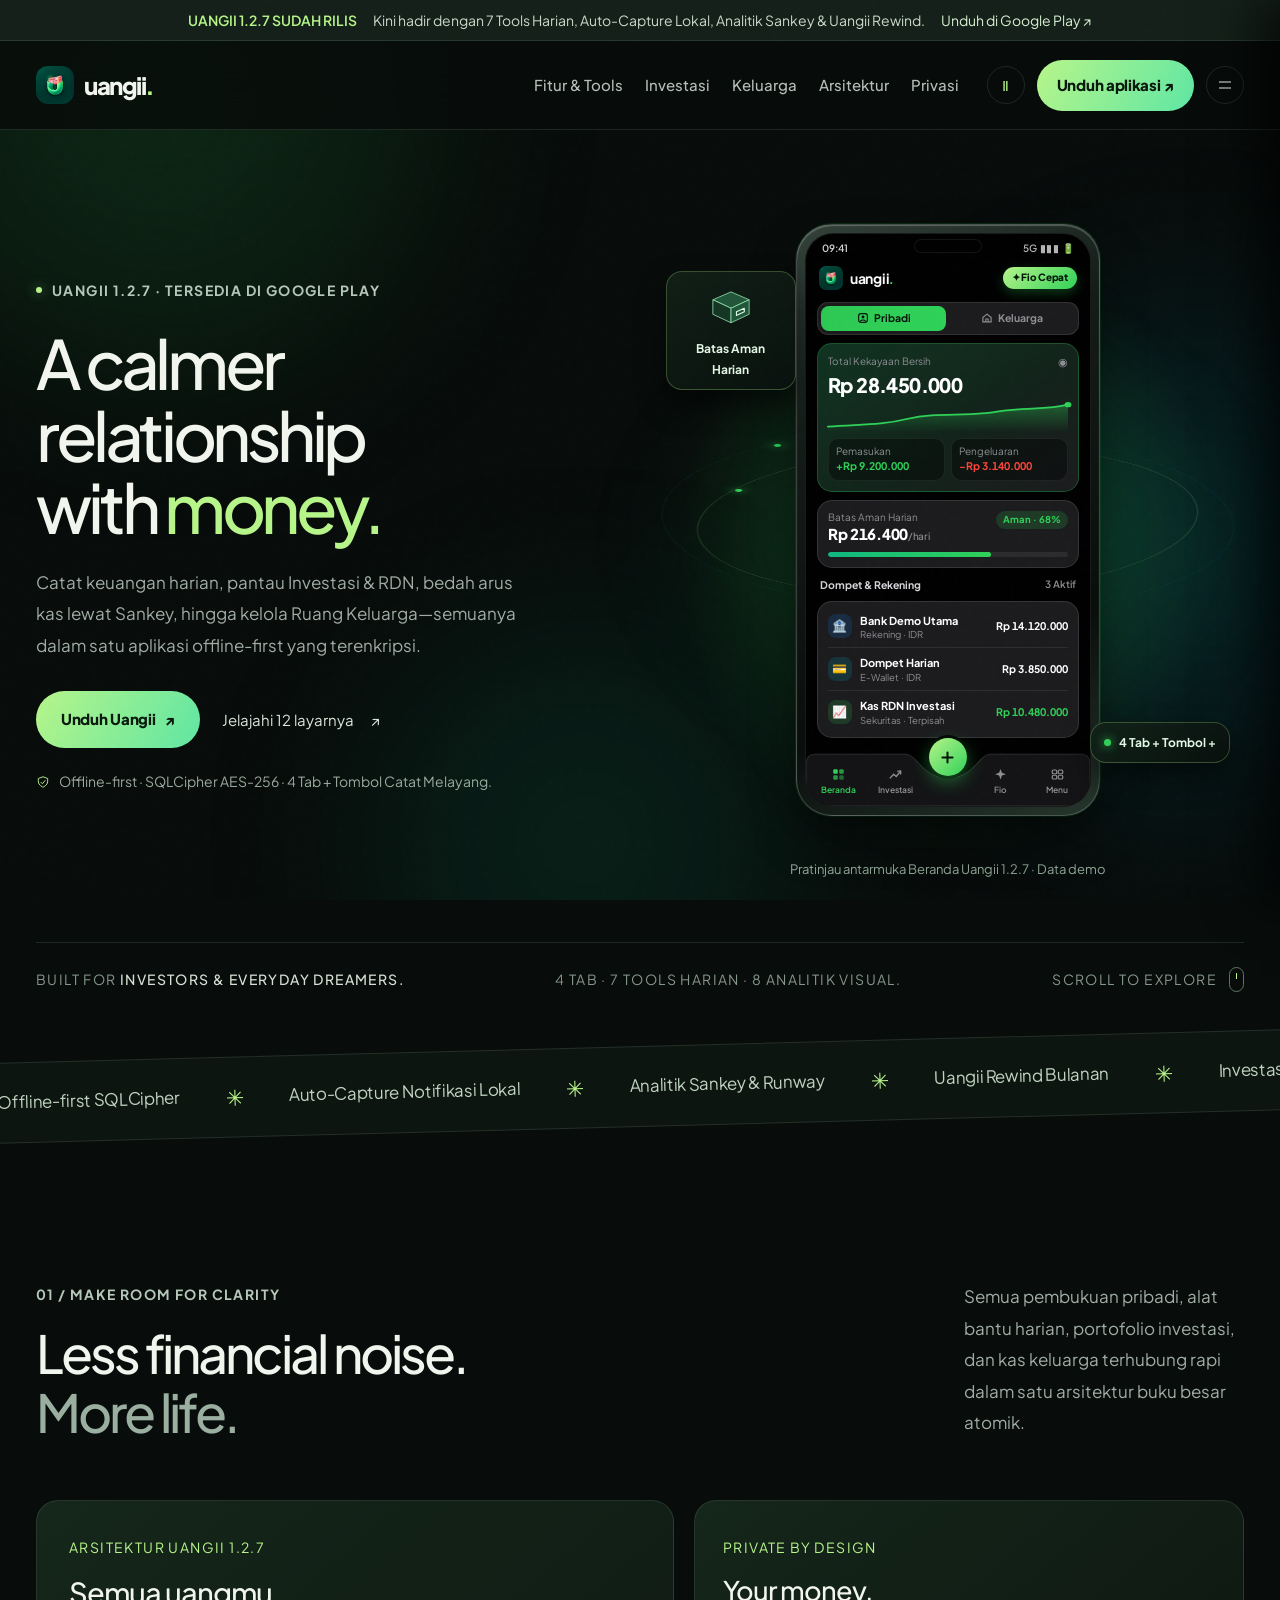
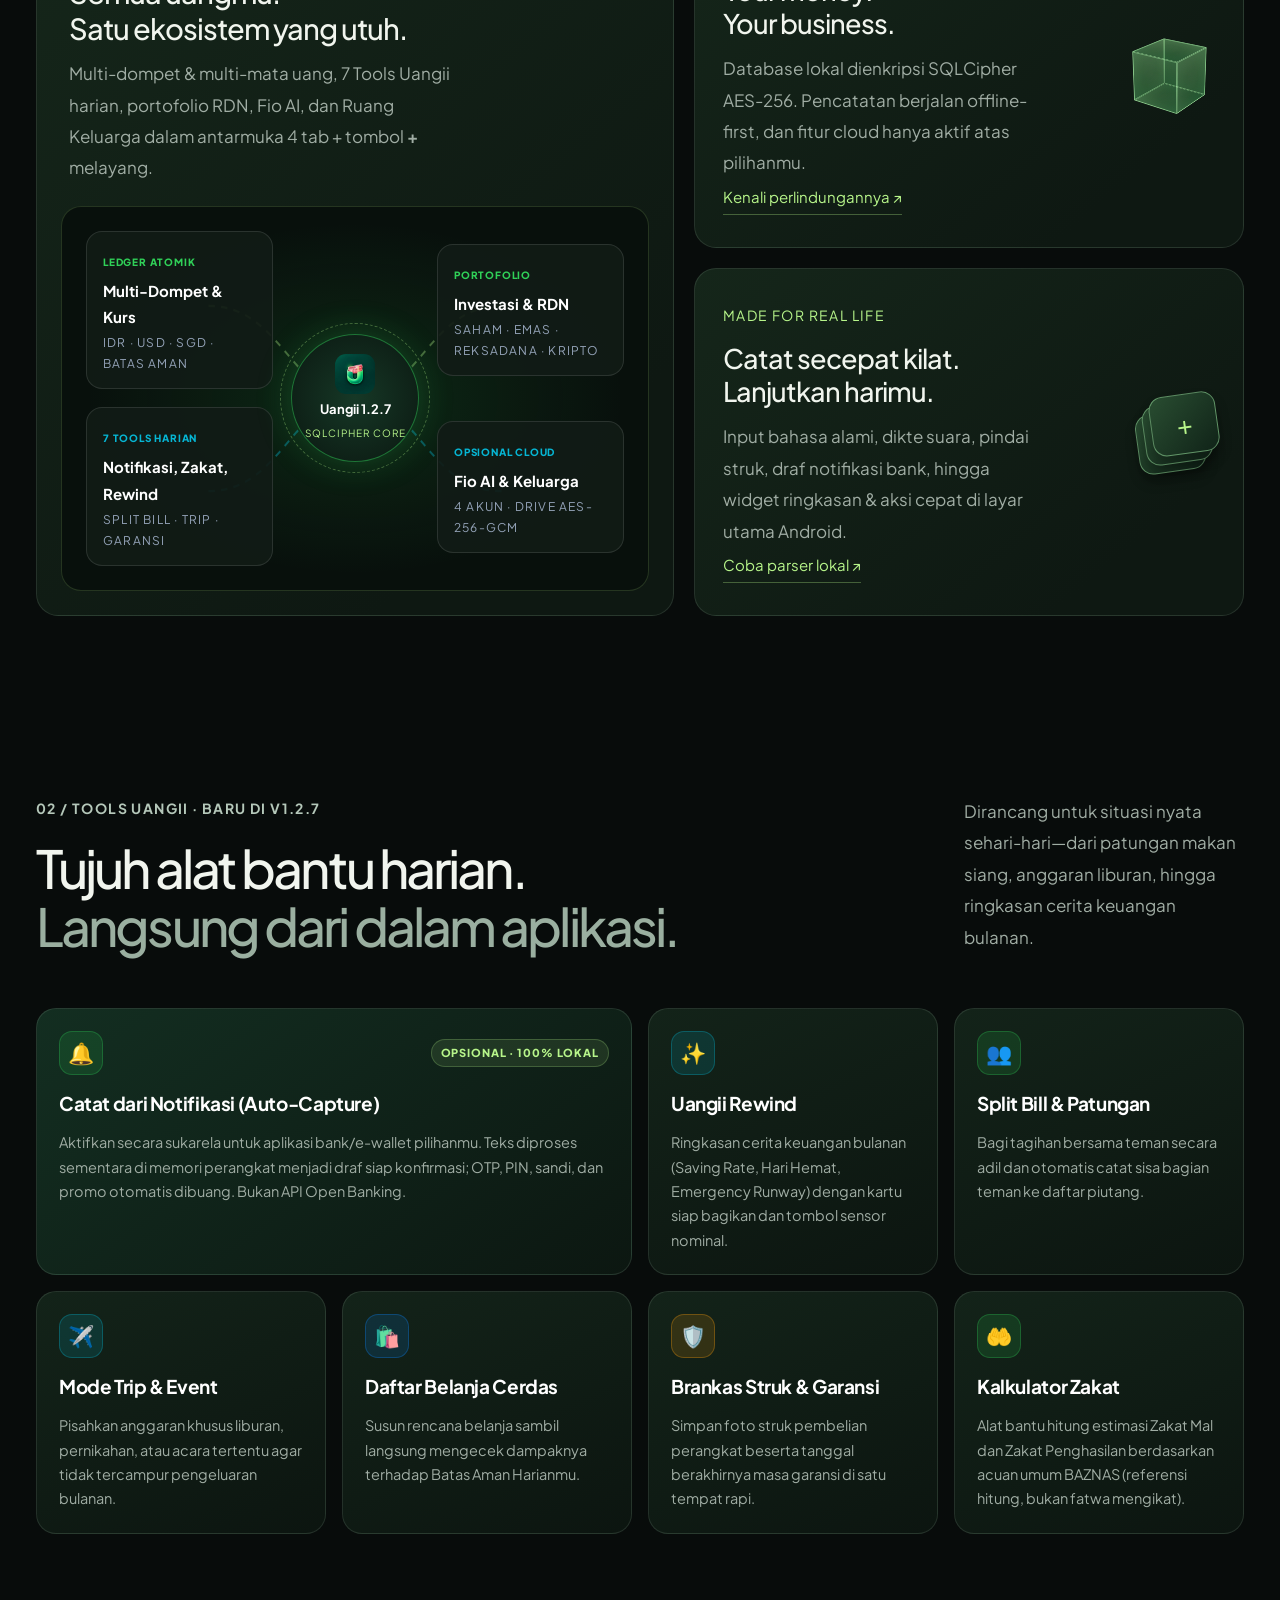
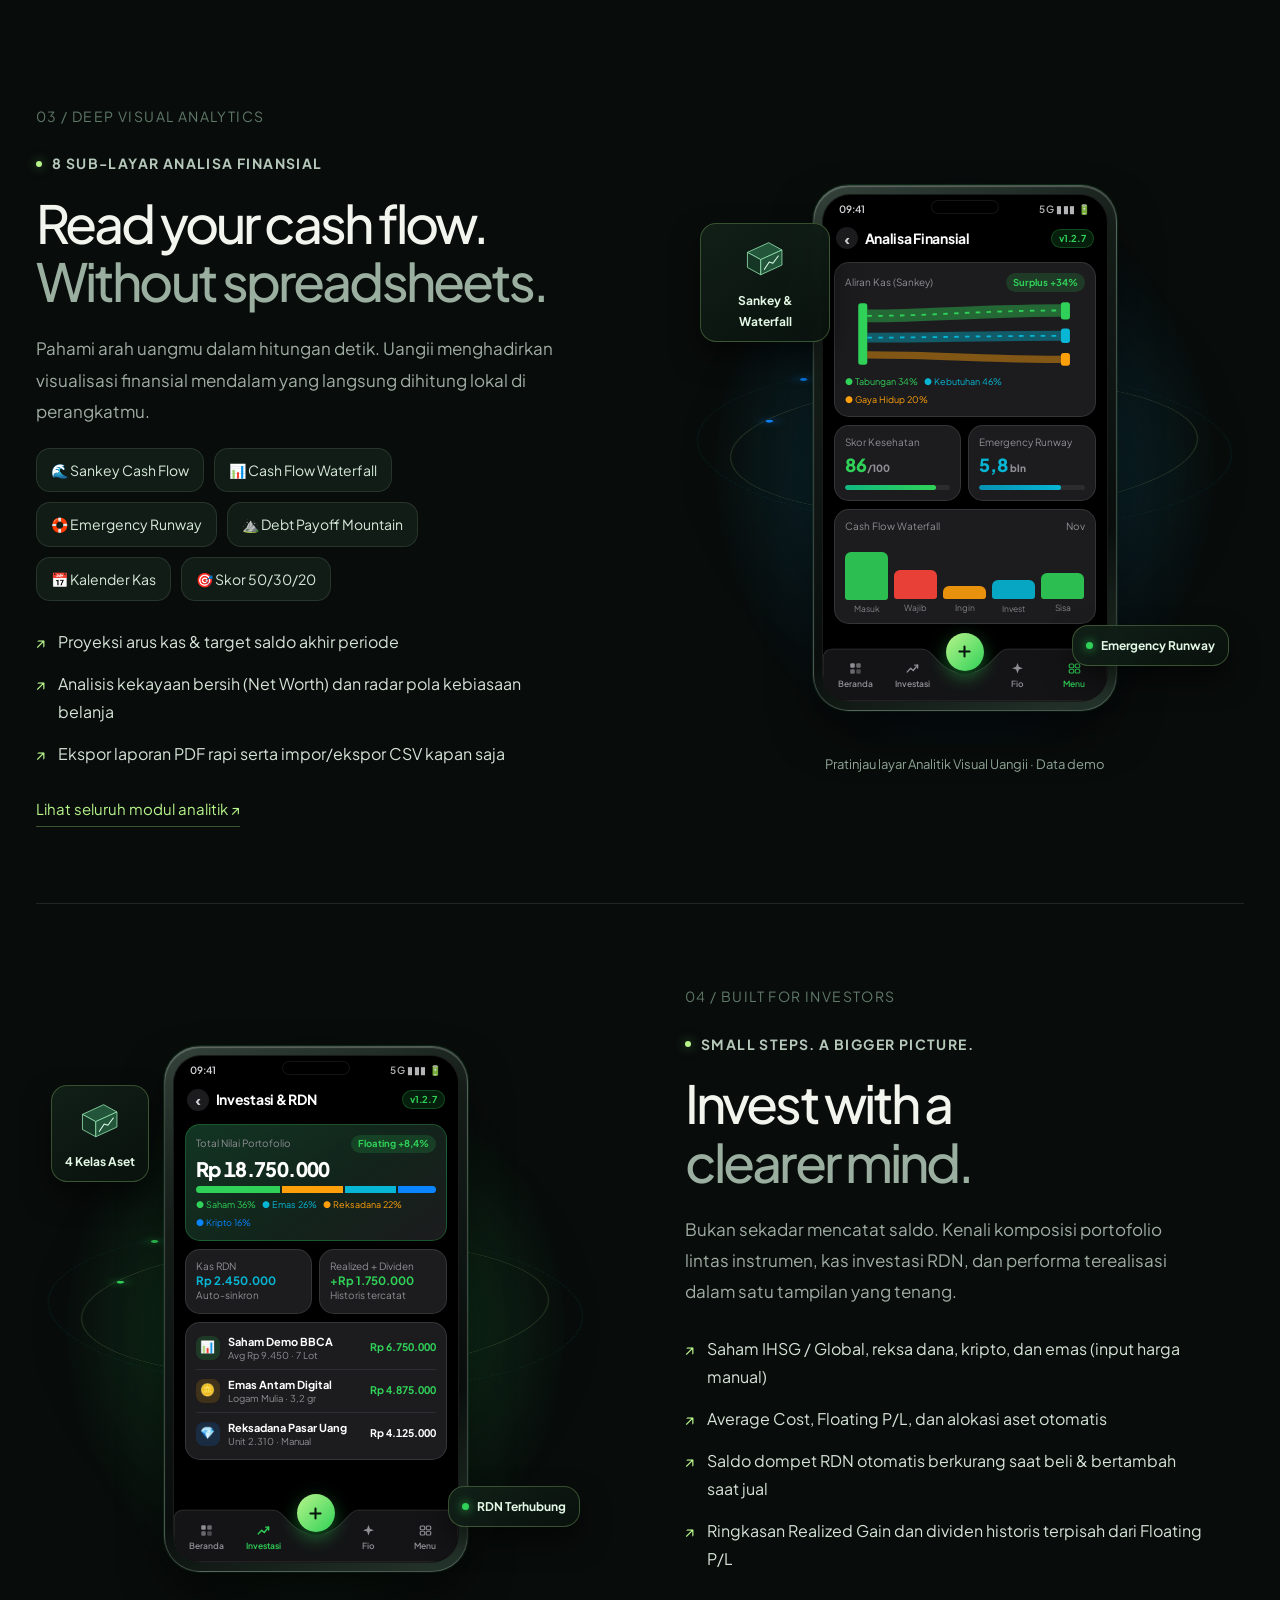
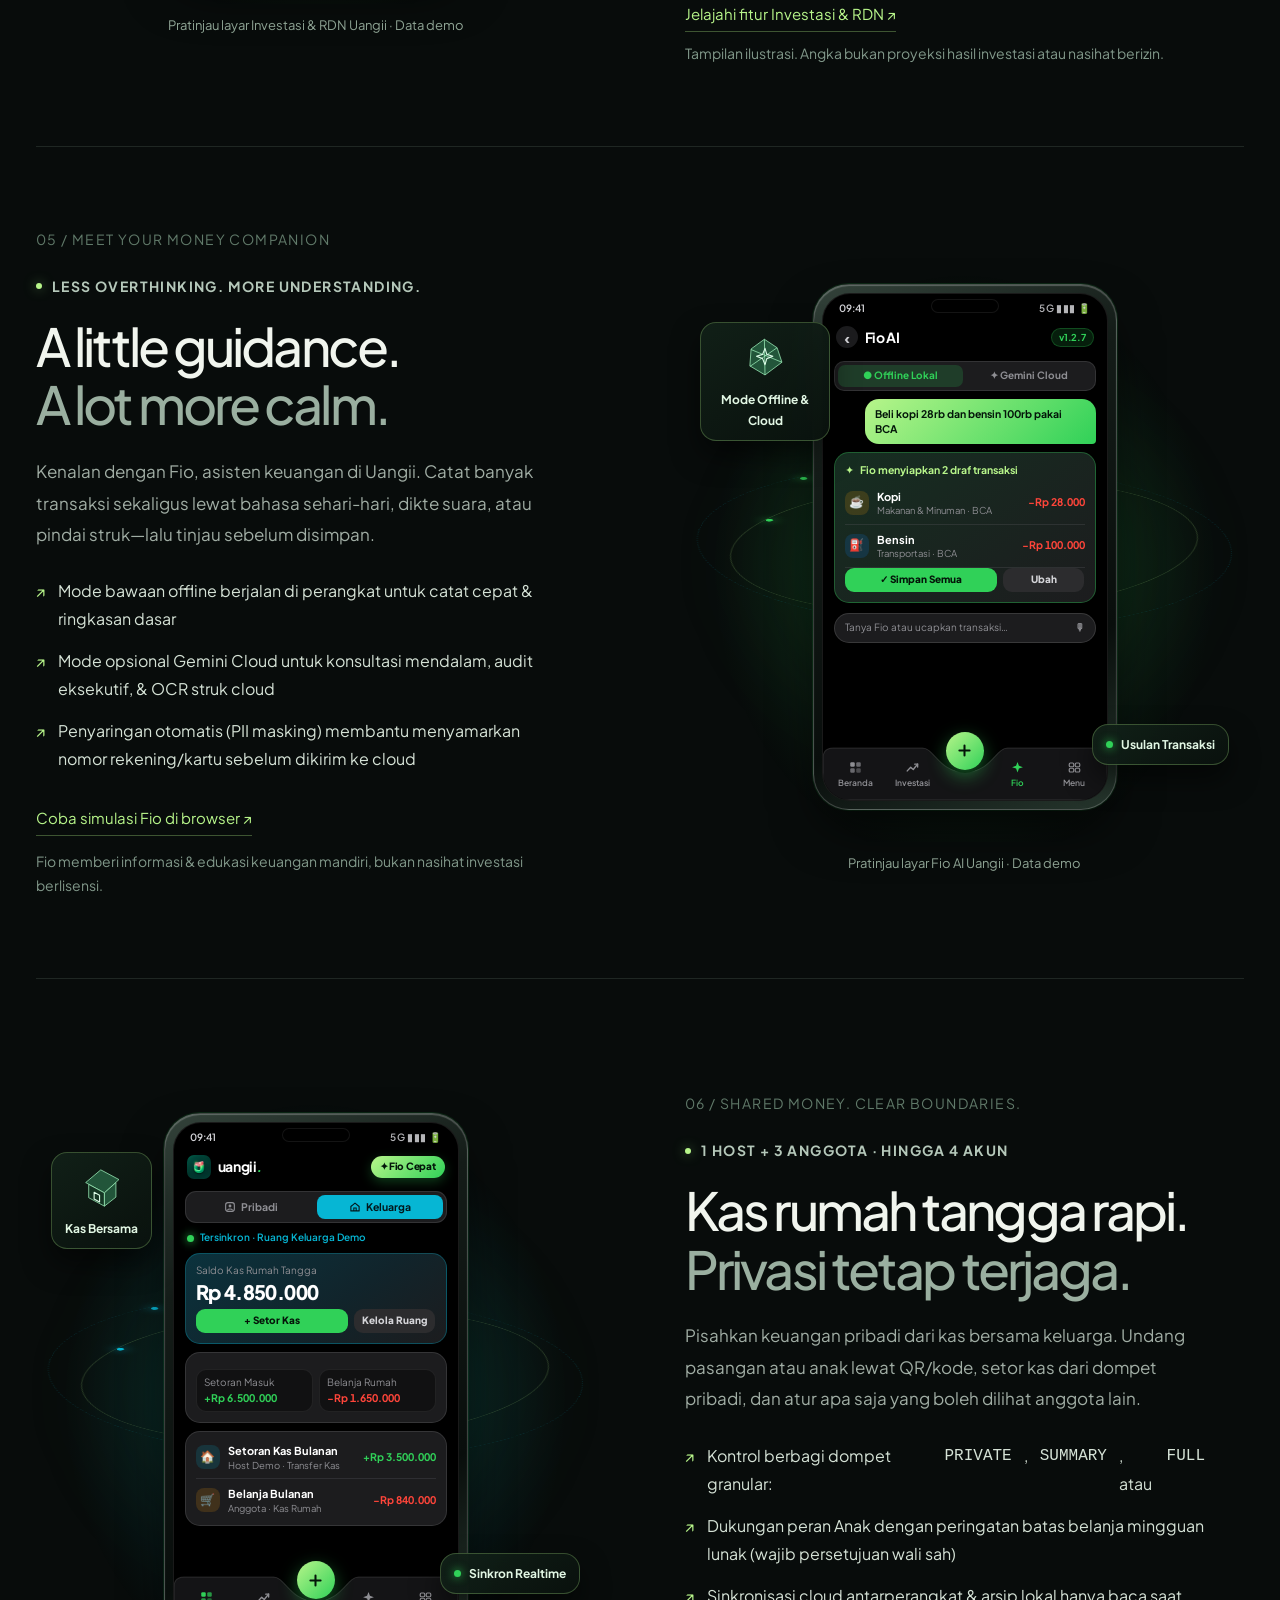
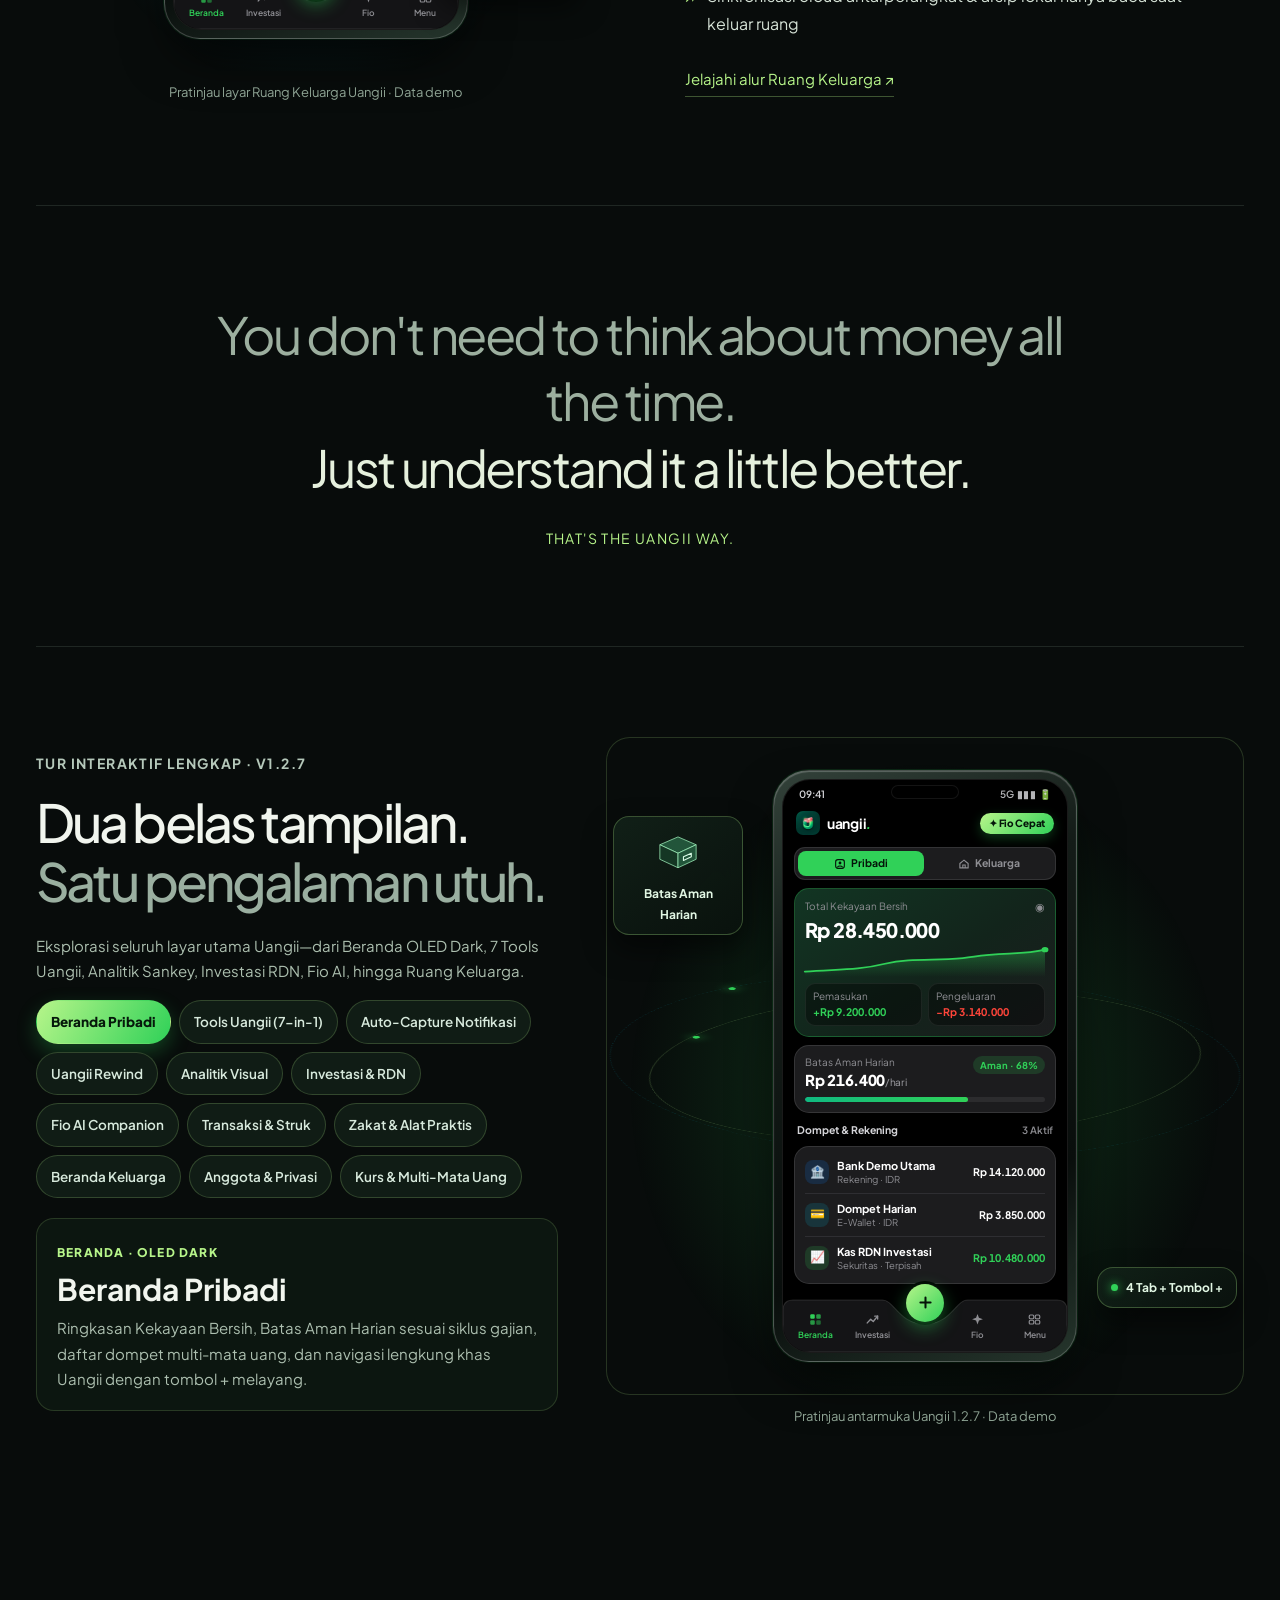
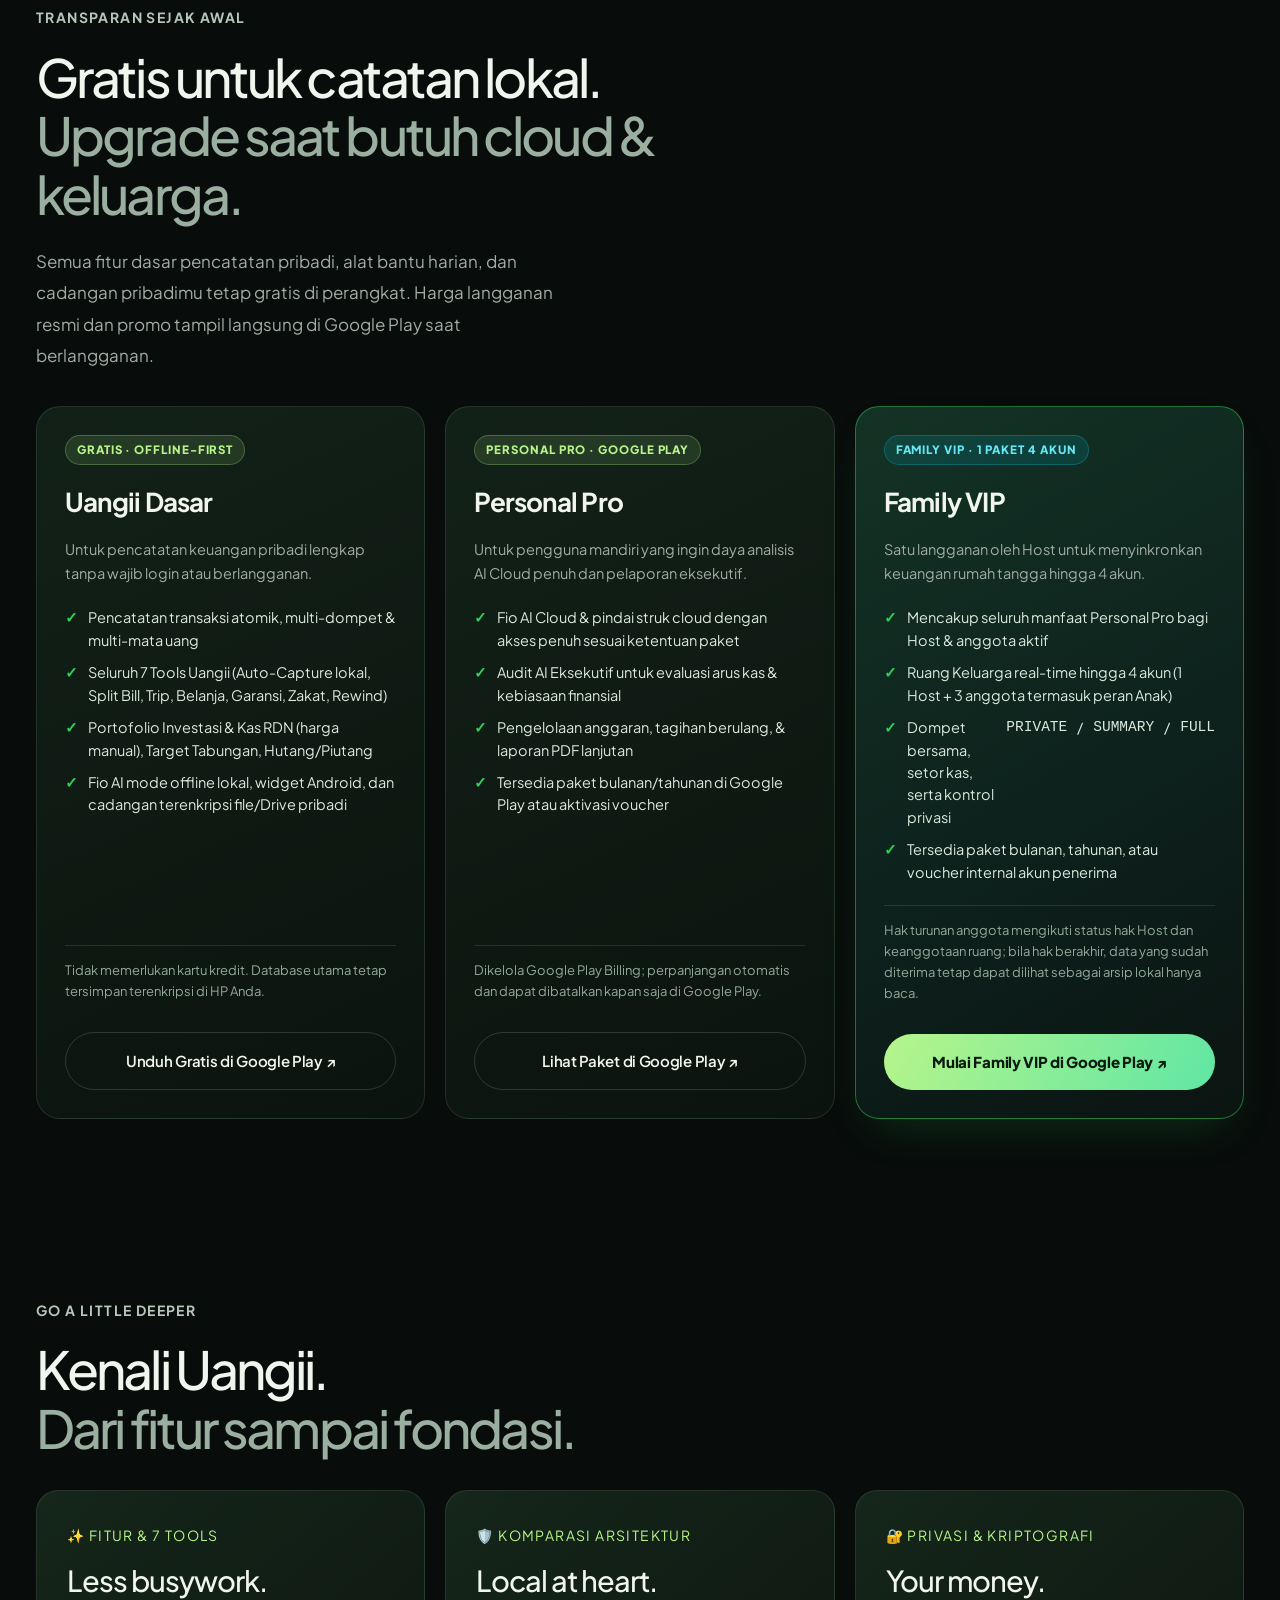
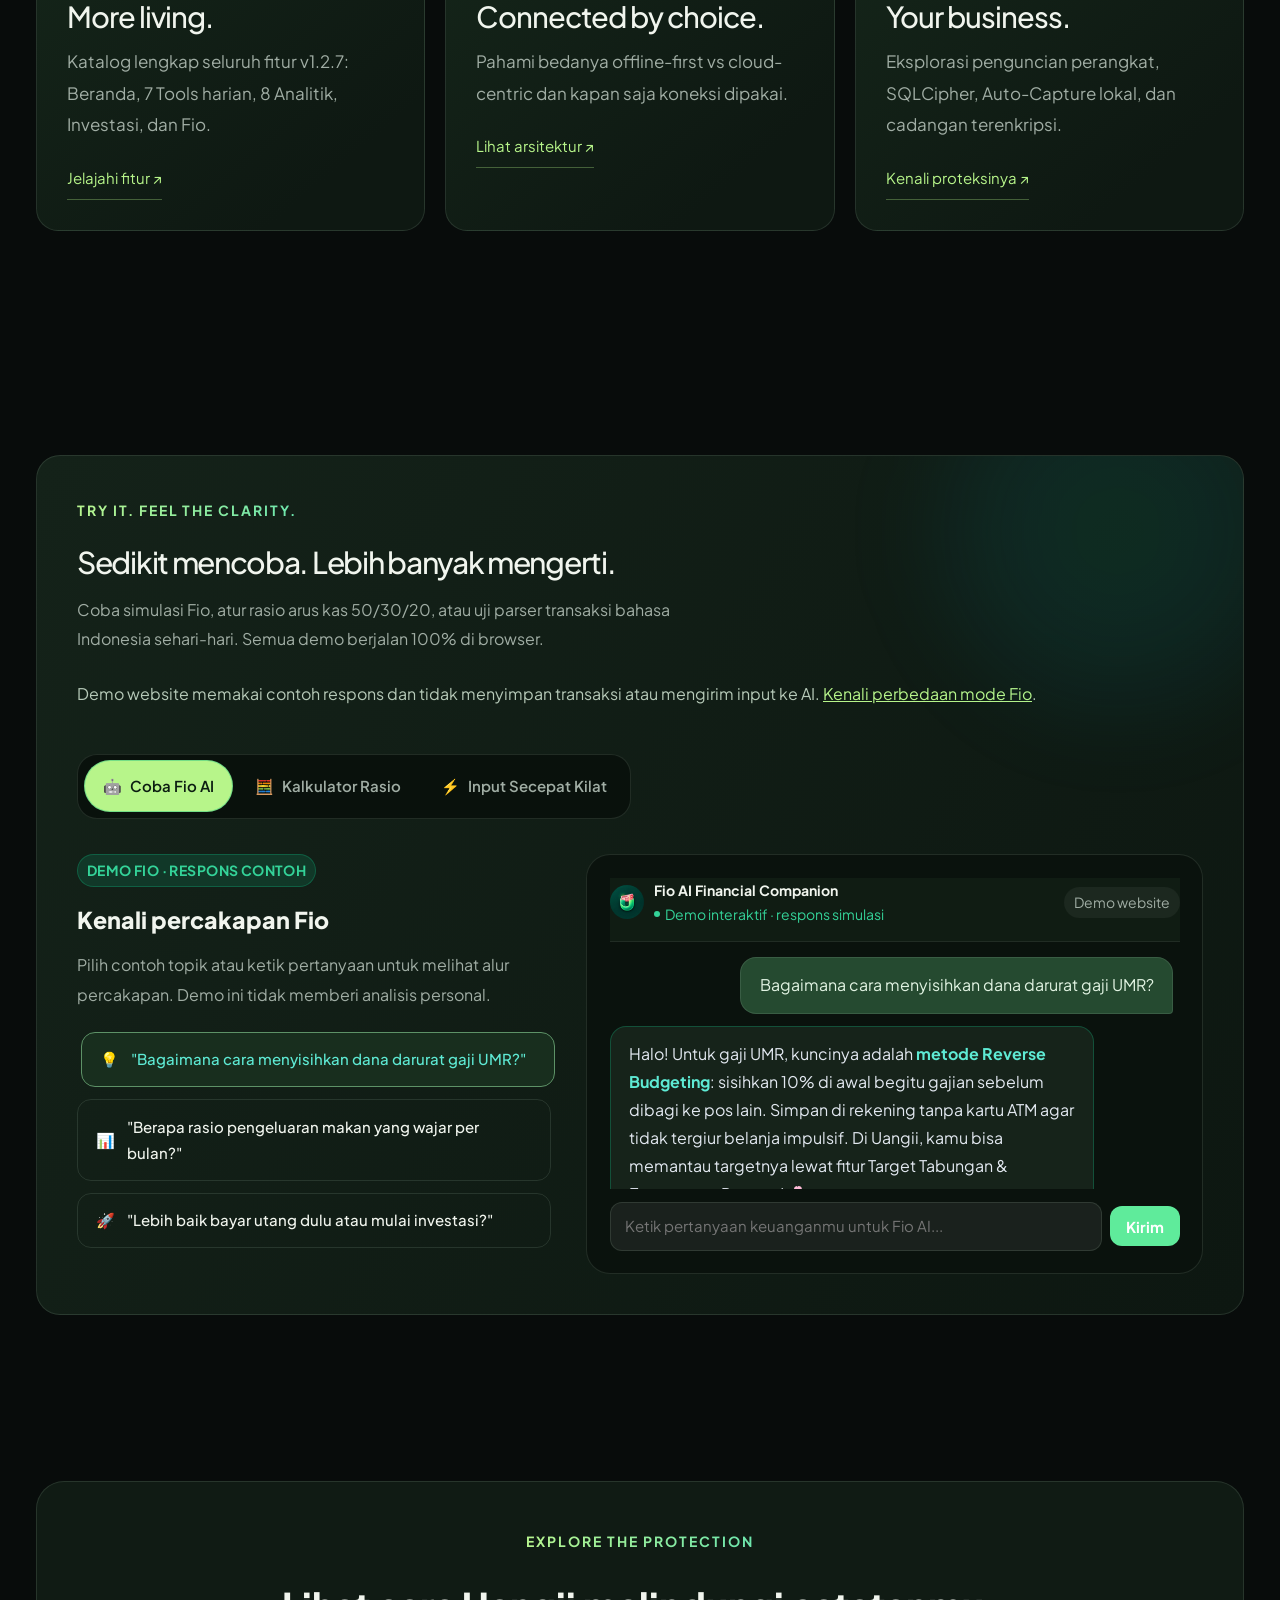
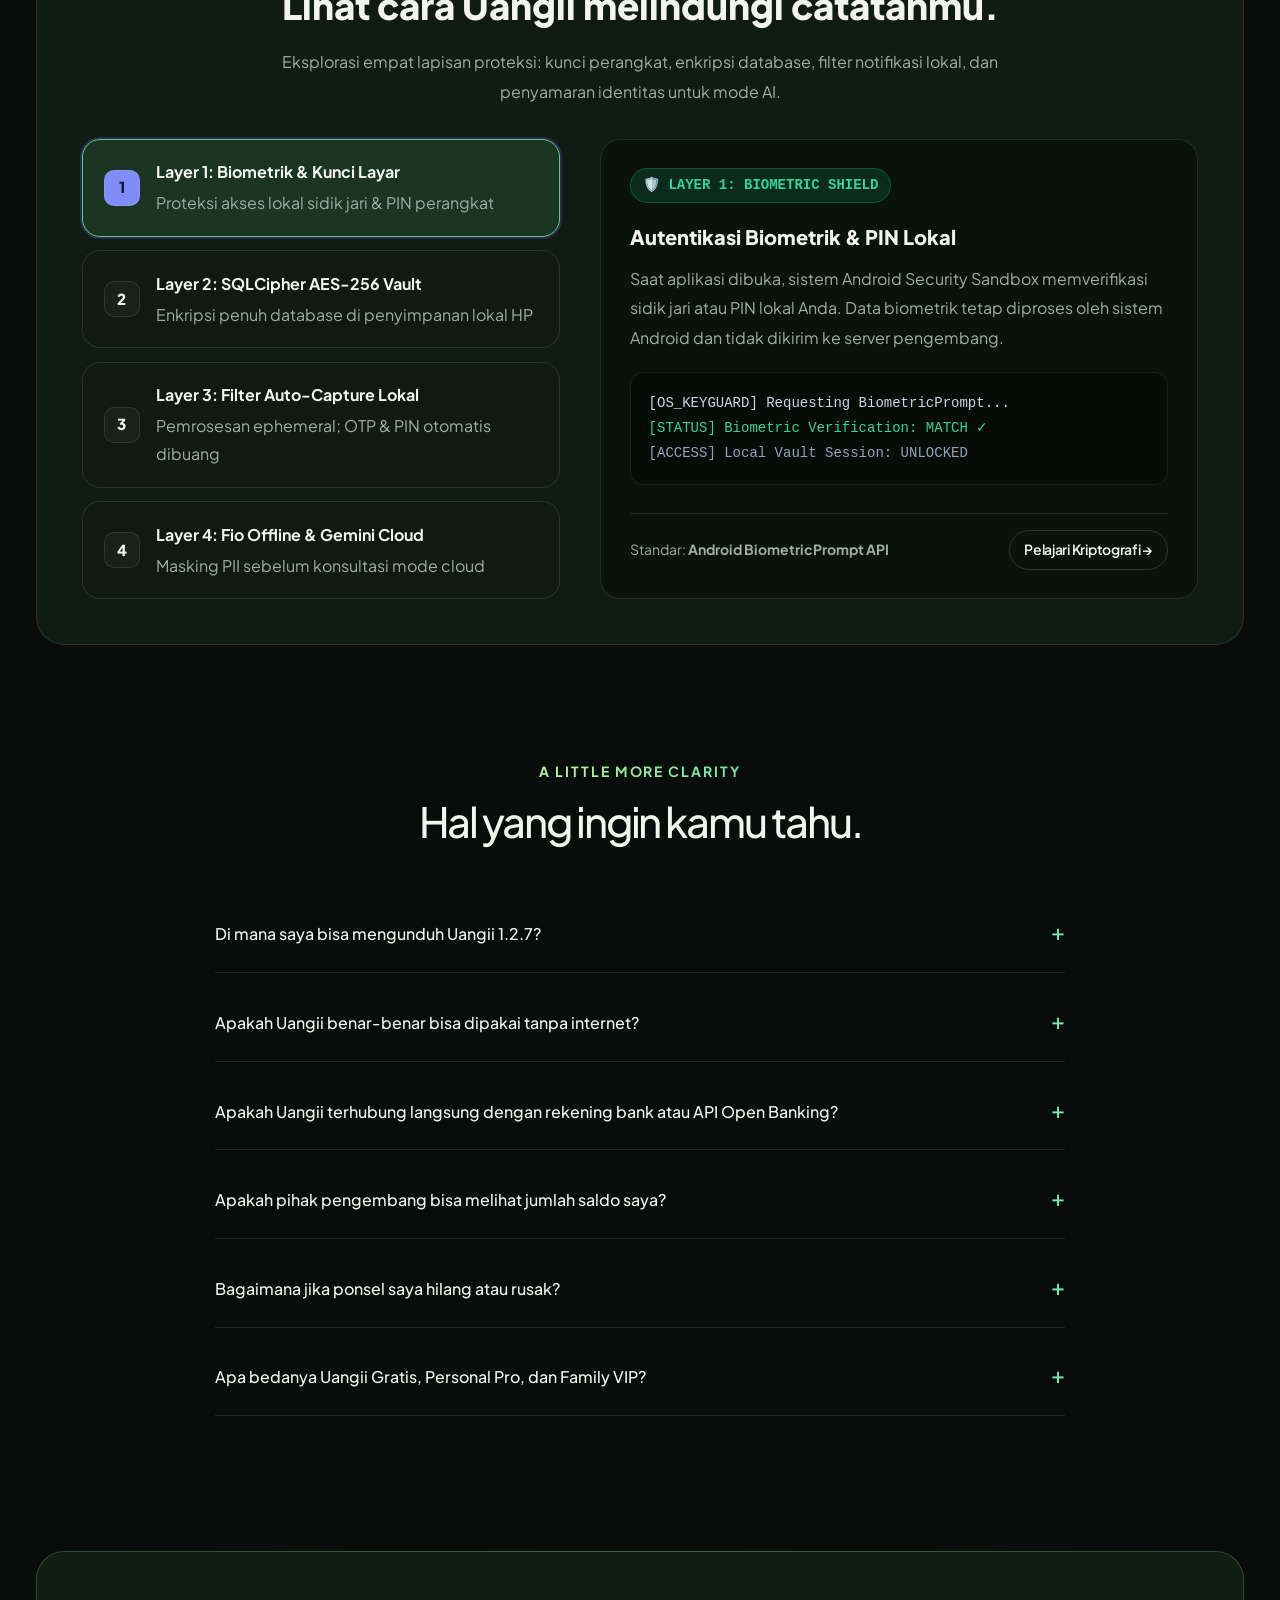
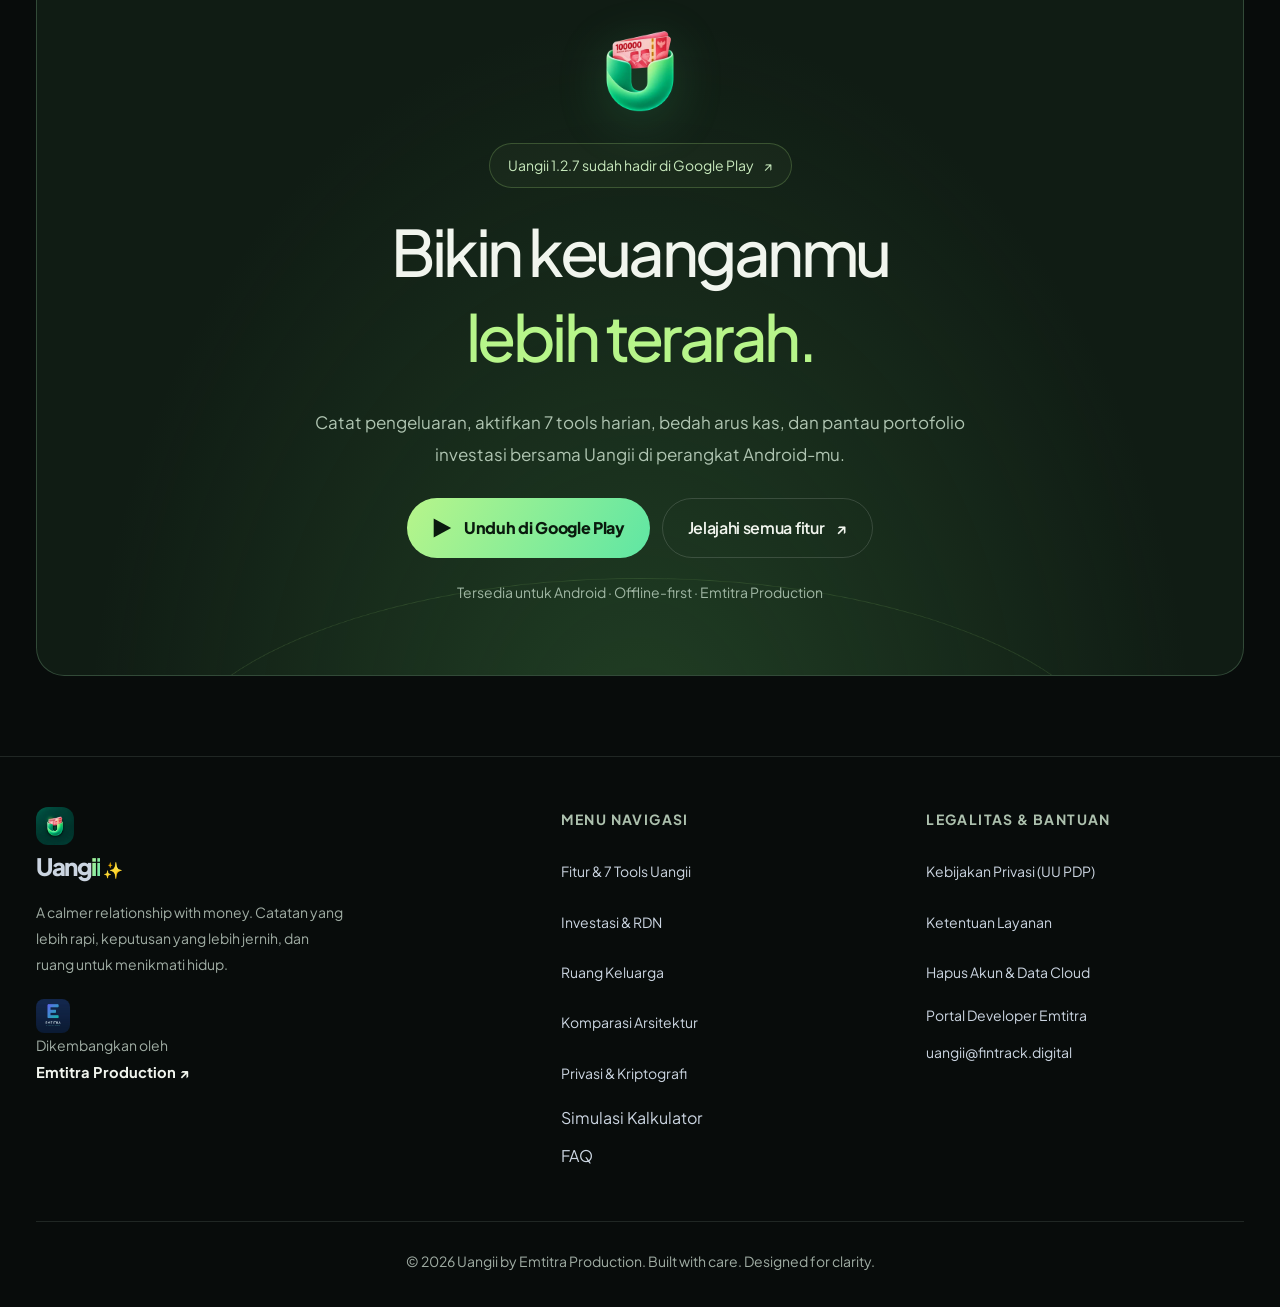
==== commit e04c39d0: "fix: center lightbox, fix subpage header z-index, make story links clickable, trim home gallery" ====
--- a/uangii/index.html
+++ b/uangii/index.html
@@ -379,83 +379,16 @@
         </div>
       </section>
 
-      <!-- CODE-BASED VISUAL SHOWCASE GALLERY (Replaces old Play Store PNG screenshots) -->
-      <section class="wrap u-section" id="cuplikan">
-        <div class="u-heading-row reveal">
-          <div class="u-section-heading">
-            <span class="u-eyebrow">VISUAL SHOWCASE · BERBASIS KODE APLIKASI</span>
-            <h2>Lihat detail tiap layar.<br><em>Tajam di segala ukuran.</em></h2>
-            <p>Ketuk kartu mana saja untuk memperbesar tampilan interaktifnya, atau lihat rilis terbaru di <a class="u-story-link" href="https://play.google.com/store/apps/details?id=com.ftrackpro.financetracker.emtitra" target="_blank" rel="noopener noreferrer">Google Play Store ↗</a>.</p>
-          </div>
-        </div>
-        <div class="code-gallery" data-stagger>
-          <button type="button" class="code-showcase-card u-spot" data-open-scene="personal">
-            <div class="code-showcase-preview" data-app-scene="personal" data-scene-compact></div>
-            <div class="code-showcase-meta">
-              <small>01 · BERANDA &amp; BATAS AMAN</small>
-              <strong>Kekayaan Bersih &amp; Notched Bar</strong>
-              <span>Ringkasan saldo, sparkline aset, batas harian, dan tombol + melayang di tengah.</span>
-              <span class="code-showcase-cta">Perbesar ilustrasi ↗</span>
-            </div>
-          </button>
-          <button type="button" class="code-showcase-card u-spot" data-open-scene="toolsHub">
-            <div class="code-showcase-preview" data-app-scene="toolsHub" data-scene-compact></div>
-            <div class="code-showcase-meta">
-              <small>02 · TOOLS UANGII 7-IN-1</small>
-              <strong>Alat Bantu Keuangan Harian</strong>
-              <span>Notifikasi otomatis, Split Bill, Trip, Daftar Belanja, Garansi, Zakat, dan Rewind.</span>
-              <span class="code-showcase-cta">Perbesar ilustrasi ↗</span>
-            </div>
-          </button>
-          <button type="button" class="code-showcase-card u-spot" data-open-scene="autoCapture">
-            <div class="code-showcase-preview" data-app-scene="autoCapture" data-scene-compact></div>
-            <div class="code-showcase-meta">
-              <small>03 · AUTO-CAPTURE LOKAL</small>
-              <strong>Catat dari Notifikasi Bank</strong>
-              <span>Baca notifikasi pilihan secara lokal di memori; OTP &amp; PIN dibuang otomatis.</span>
-              <span class="code-showcase-cta">Perbesar ilustrasi ↗</span>
-            </div>
-          </button>
-          <button type="button" class="code-showcase-card u-spot" data-open-scene="analytics">
-            <div class="code-showcase-preview" data-app-scene="analytics" data-scene-compact></div>
-            <div class="code-showcase-meta">
-              <small>04 · ANALITIK VISUAL</small>
-              <strong>Sankey, Waterfall &amp; Runway</strong>
-              <span>Bedah arus kas, ketahanan dana darurat, skor kesehatan, hingga kalender kas.</span>
-              <span class="code-showcase-cta">Perbesar ilustrasi ↗</span>
-            </div>
-          </button>
-          <button type="button" class="code-showcase-card u-spot" data-open-scene="rewind">
-            <div class="code-showcase-preview" data-app-scene="rewind" data-scene-compact></div>
-            <div class="code-showcase-meta">
-              <small>05 · UANGII REWIND</small>
-              <strong>Cerita Keuangan Bulanan</strong>
-              <span>Highlight saving rate &amp; hari hemat yang siap dibagikan dengan mode sensor nominal.</span>
-              <span class="code-showcase-cta">Perbesar ilustrasi ↗</span>
-            </div>
-          </button>
-          <button type="button" class="code-showcase-card u-spot" data-open-scene="investments">
-            <div class="code-showcase-preview" data-app-scene="investments" data-scene-compact></div>
-            <div class="code-showcase-meta">
-              <small>06 · INVESTASI &amp; RDN</small>
-              <strong>Portofolio Multi-Aset Terpadu</strong>
-              <span>Saham IHSG/Global, Emas, Reksa Dana, Kripto dengan saldo Kas RDN terhubung.</span>
-              <span class="code-showcase-cta">Perbesar ilustrasi ↗</span>
-            </div>
-          </button>
-        </div>
-
-        <dialog class="release-lightbox" id="codeShowcaseDialog" aria-label="Pratinjau ilustrasi layar Uangii">
-          <div class="release-lightbox-head">
-            <div>
-              <h3 data-dialog-title>Ilustrasi Uangii</h3>
-              <p data-dialog-desc></p>
-            </div>
-            <form method="dialog"><button type="submit" class="btn btn-ghost" style="padding:10px 18px;min-height:42px;" autofocus>Tutup ✕</button></form>
-          </div>
-          <div data-dialog-scene></div>
-        </dialog>
-      </section>
+      <dialog class="release-lightbox" id="codeShowcaseDialog" aria-label="Pratinjau ilustrasi layar Uangii">
+        <div class="release-lightbox-head">
+          <div>
+            <h3 data-dialog-title>Ilustrasi Uangii</h3>
+            <p data-dialog-desc></p>
+          </div>
+          <form method="dialog"><button type="submit" class="btn btn-ghost" style="padding:10px 18px;min-height:42px;" autofocus>Tutup ✕</button></form>
+        </div>
+        <div data-dialog-scene></div>
+      </dialog>
 
       <!-- FREE VS PERSONAL PRO VS FAMILY VIP -->
       <section class="wrap u-section" id="paket" aria-labelledby="paketTitle">
--- a/uangii/home-bundle.css
+++ b/uangii/home-bundle.css
@@ -2264,6 +2264,8 @@
 @media(max-width:850px){.nav-links{display:none}.nav-right{margin-left:auto}.u-hero{min-height:auto;padding-top:65px;grid-template-columns:1fr 1fr}.u-hero h1{font-size:49px}.u-hero-copy>p{font-size:14px}.u-hero-art{margin-right:-15px;margin-left:-15px}.u-hero-art img{min-height:510px;object-fit:contain}.u-hero-note{font-size:14px}.u-actions{gap:6px}.u-actions .btn{padding:14px 18px;font-size:14px}.u-heading-row{align-items:start}.u-heading-row>p{max-width:210px;font-size:14px}.u-overview-grid{gap:14px}.u-panel-copy{padding:25px}.u-panel-stack{gap:14px}.u-mini-panel{padding:20px;gap:0}.u-mini-panel .u-panel-copy{max-width:200px}.u-glyph{width:50px;transform:scale(.75)}.u-panel-main img{height:300px}.u-story{gap:30px}.u-story-image img{height:470px}.u-story-copy p{font-size:14px}.u-story-list li{font-size:14px}.u-product-head{display:block}.u-product-controls{width:max-content;max-width:100%;flex-wrap:wrap}.u-product-frame{height:590px}.foot{gap:30px}.bento-studio-card{padding:28px}.top-announcement-left>span:last-child{font-size:14px}.u-section{padding-block:65px}}
 @media(max-width:600px){.wrap{padding-inline:22px}.top-announcement{padding:8px 0}.top-announcement-inner{gap:8px;padding-inline:15px}.top-announcement-left{gap:8px}.top-announcement-left>span:last-child{font-size:14px}.top-announcement .badge-pill{font-size:14px}.announcement-cta{font-size:14px;white-space:nowrap}.nav{height:72px;gap:10px}.brand img{width:33px;height:33px}.brand-name{font-size:22px}.nav-app-btn{font-size:14px;padding:11px 15px}.nav-right{gap:7px}.u-motion{width:29px;height:29px}.menu-toggle{width:30px;height:30px}.u-hero{grid-template-columns:1fr;padding-top:50px;padding-bottom:10px}.u-eyebrow{font-size:14px;letter-spacing:.12em}.u-hero h1{font-size:clamp(48px,12.5vw,68px);max-width:500px;margin:22px 0}.u-hero-copy>p{font-size:14px;max-width:350px}.u-actions{gap:12px;margin-top:26px}.u-actions .btn{padding:15px 21px;font-size:14px}.u-hero-note{font-size:14px}.u-hero-art{margin:-5px -12px -12px;justify-self:center;width:min(100%,430px)}.u-hero-art img{min-height:0;height:auto;max-height:540px;max-width:100%;animation-duration:8s}.u-hero-bottom{padding-block:20px;font-size:14px;letter-spacing:.06em}.u-hero-bottom>span:nth-child(2){display:none}.u-marquee{margin:20px -2% 35px}.u-marquee-set{font-size:14px;gap:25px;padding-block:14px}.u-section{padding-block:45px}.u-section h2{font-size:38px}.u-heading-row{display:block}.u-heading-row>p{max-width:330px;margin-top:20px}.u-overview-grid{grid-template-columns:1fr;margin-top:25px}.u-panel-main img{height:275px}.u-panel-stack{grid-template-rows:auto auto}.u-mini-panel{padding:27px;gap:15px}.u-mini-panel .u-panel-copy{max-width:260px}.u-glyph{width:70px;transform:scale(.9)}.u-story{grid-template-columns:1fr;padding-block:50px;gap:15px}.u-story-copy{max-width:none}.u-story-image{grid-row:2}.u-story-image img{height:480px}.u-story-copy h2{font-size:40px}.u-section-number{margin-bottom:18px}.u-story-list{margin:22px 0;gap:12px}.u-story-list li{font-size:14px}.u-caption{font-size:14px}.u-quote{padding:60px 0}.u-quote p{font-size:34px}.u-quote>span{font-size:14px}.u-product-controls{gap:3px;padding:4px;width:100%;justify-content:space-between;flex-wrap:nowrap}.u-product-controls button{padding:10px 12px;font-size:14px}.u-product-frame{height:490px}.u-product-frame img{width:100%;height:88%}.u-demo-tag{top:16px;left:16px;font-size:14px}.u-product-caption{font-size:14px;align-items:start}.u-product-caption>span{max-width:140px;text-align:right}.u-studio-wrap{padding-block:40px}.bento-studio-card{padding:24px 18px}.bento-studio-title h3{font-size:27px}.bento-studio-title p{font-size:14px}.bento-nav-tabs{width:100%;display:flex;gap:2px;padding:4px}.bento-tab-btn{font-size:14px;padding:10px 8px;flex:1;white-space:normal}.bento-tab-btn span{display:none}.bento-studio-header{margin-bottom:25px}.sec-vault-card{padding:23px 18px}.sec-vault-card h2{font-size:26px!important;letter-spacing:-1px}.sec-vault-card p{font-size:14px!important}.sec-layer-btn{padding:14px 10px}.stage-console{overflow-wrap:anywhere}.faq summary{font-size:14px}.u-closing{padding:60px 20px;margin:25px 0 55px;border-radius:20px}.u-closing h2{font-size:41px}.u-closing p{font-size:14px}.waitlist-hero-form{flex-direction:column;gap:9px}.waitlist-hero-input,.waitlist-hero-btn{width:100%;font-size:14px;min-height:48px}.foot{grid-template-columns:1fr 1fr;gap:28px}.foot>div:first-child{grid-column:1/-1}.foot>div:first-child p{max-width:320px}.copy{font-size:14px;line-height:1.8}.sec-head{margin-bottom:25px}.sec-head h2{font-size:34px}.u-grain{display:none}.u-tilt{transform:none!important}}
 @media(prefers-reduced-motion:reduce){html{scroll-behavior:auto!important}.u-tilt,.u-parallax{transform:none!important}.u-hero-art img,.u-story-image img{transform:none!important}.u-motion{display:none}.reveal{opacity:1!important;transform:none!important}*,*:before,*:after{animation:none!important;transition:none!important}}
+header{z-index:100!important}
+.u-story-copy,.u-story-link{position:relative;z-index:2}
 /* readability.css */
 .u-page-links{display:grid;grid-template-columns:repeat(3,minmax(0,1fr));gap:20px;margin-top:32px}.u-page-links .u-panel-copy{padding:30px}.u-page-links .u-story-link{display:inline-block;margin-top:16px}.u-page-links h3{font-size:27px}.u-page-links .u-panel{min-width:0}@media(max-width:850px){.u-page-links{grid-template-columns:1fr}}
 @media(max-width:380px){.nav-app-btn{display:none!important}}
@@ -2480,8 +2482,9 @@
 .code-showcase-meta span{font-size:13.5px;color:#9eb3a3;line-height:1.55}
 .code-showcase-cta{margin-top:6px;font-size:13px;font-weight:700;color:#b7f58a;display:inline-flex;align-items:center;gap:6px}
 .release-lightbox{
+  margin:auto;
   color:var(--text);background:#0c1610;border:1px solid rgba(183,245,138,.36);
-  border-radius:24px;width:min(760px,94vw);max-height:92dvh;padding:24px;overflow:auto;
+  border-radius:24px;width:min(760px,94vw);max-height:92dvh;padding:24px;overflow-y:auto;overflow-x:hidden;
   box-shadow:0 32px 80px rgba(0,0,0,.85);
 }
 .release-lightbox[open]{animation:uModalPop .26s cubic-bezier(.22,1,.36,1) both}
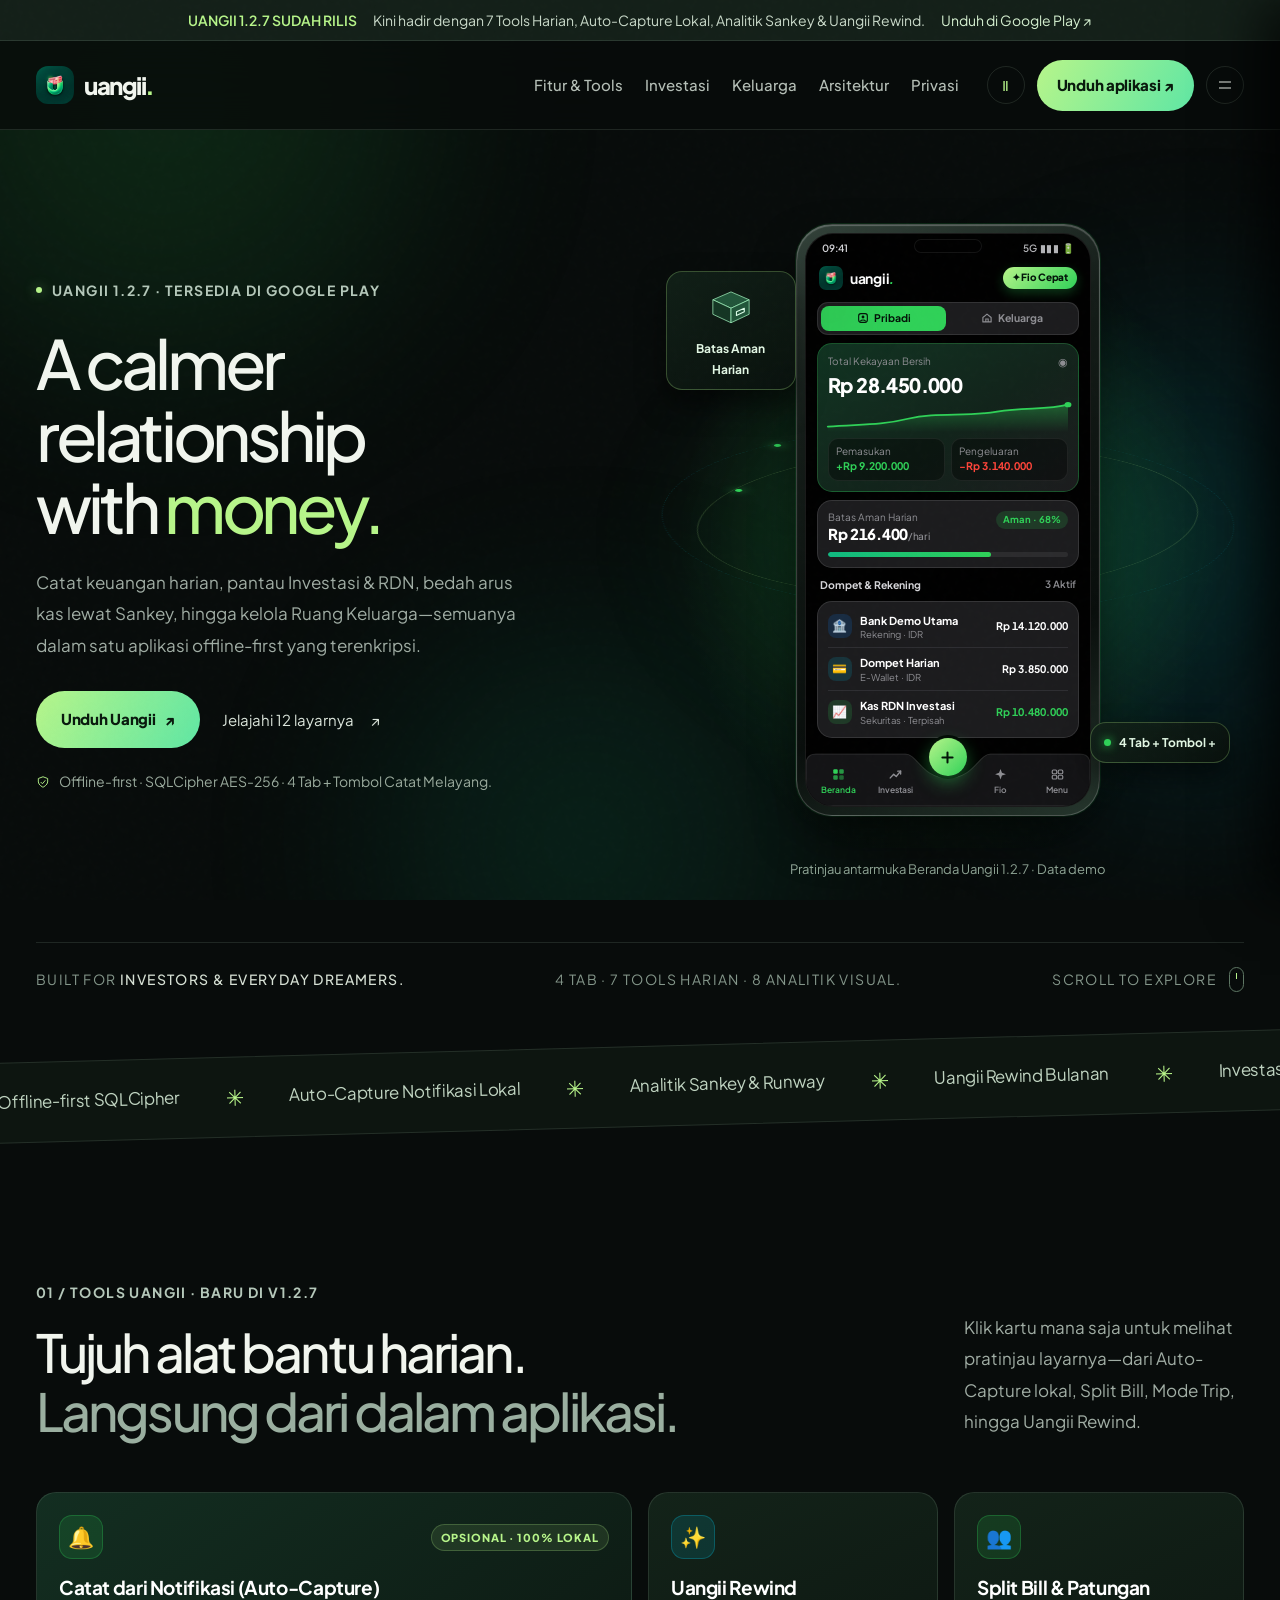
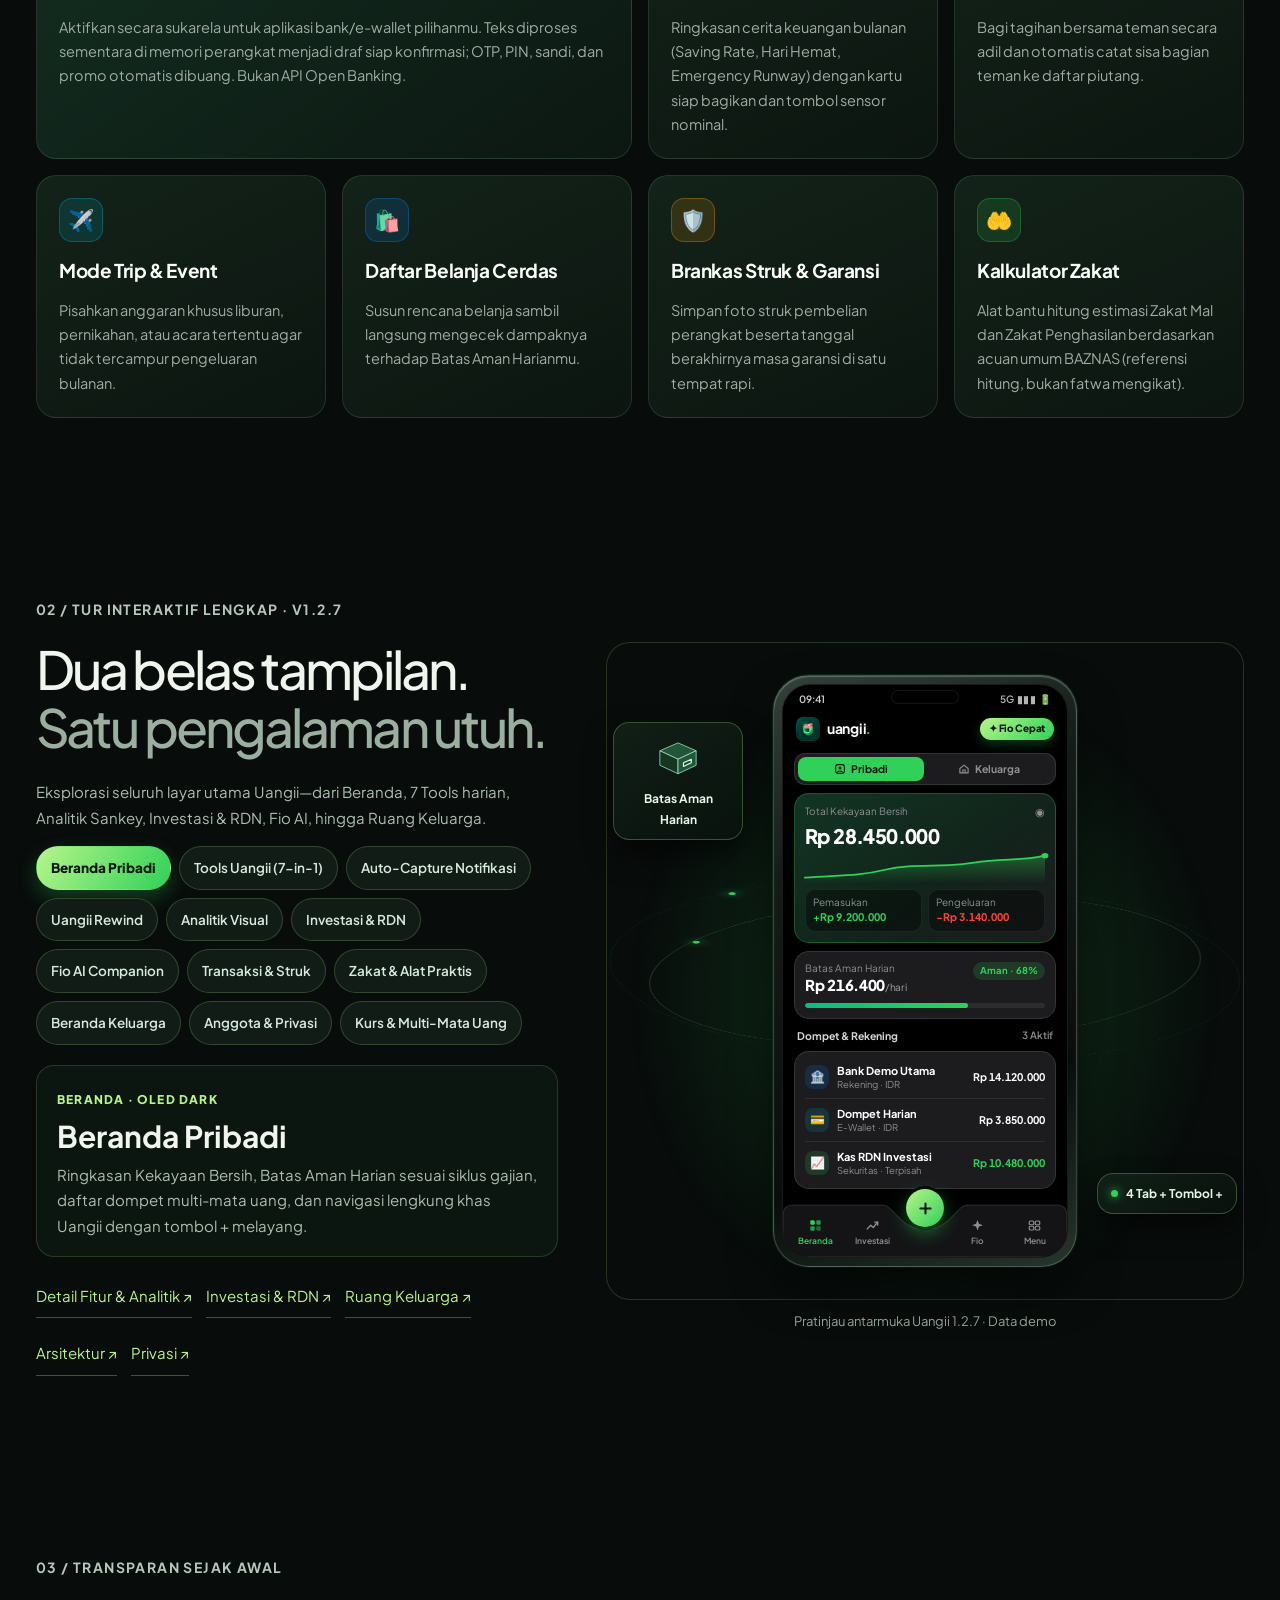
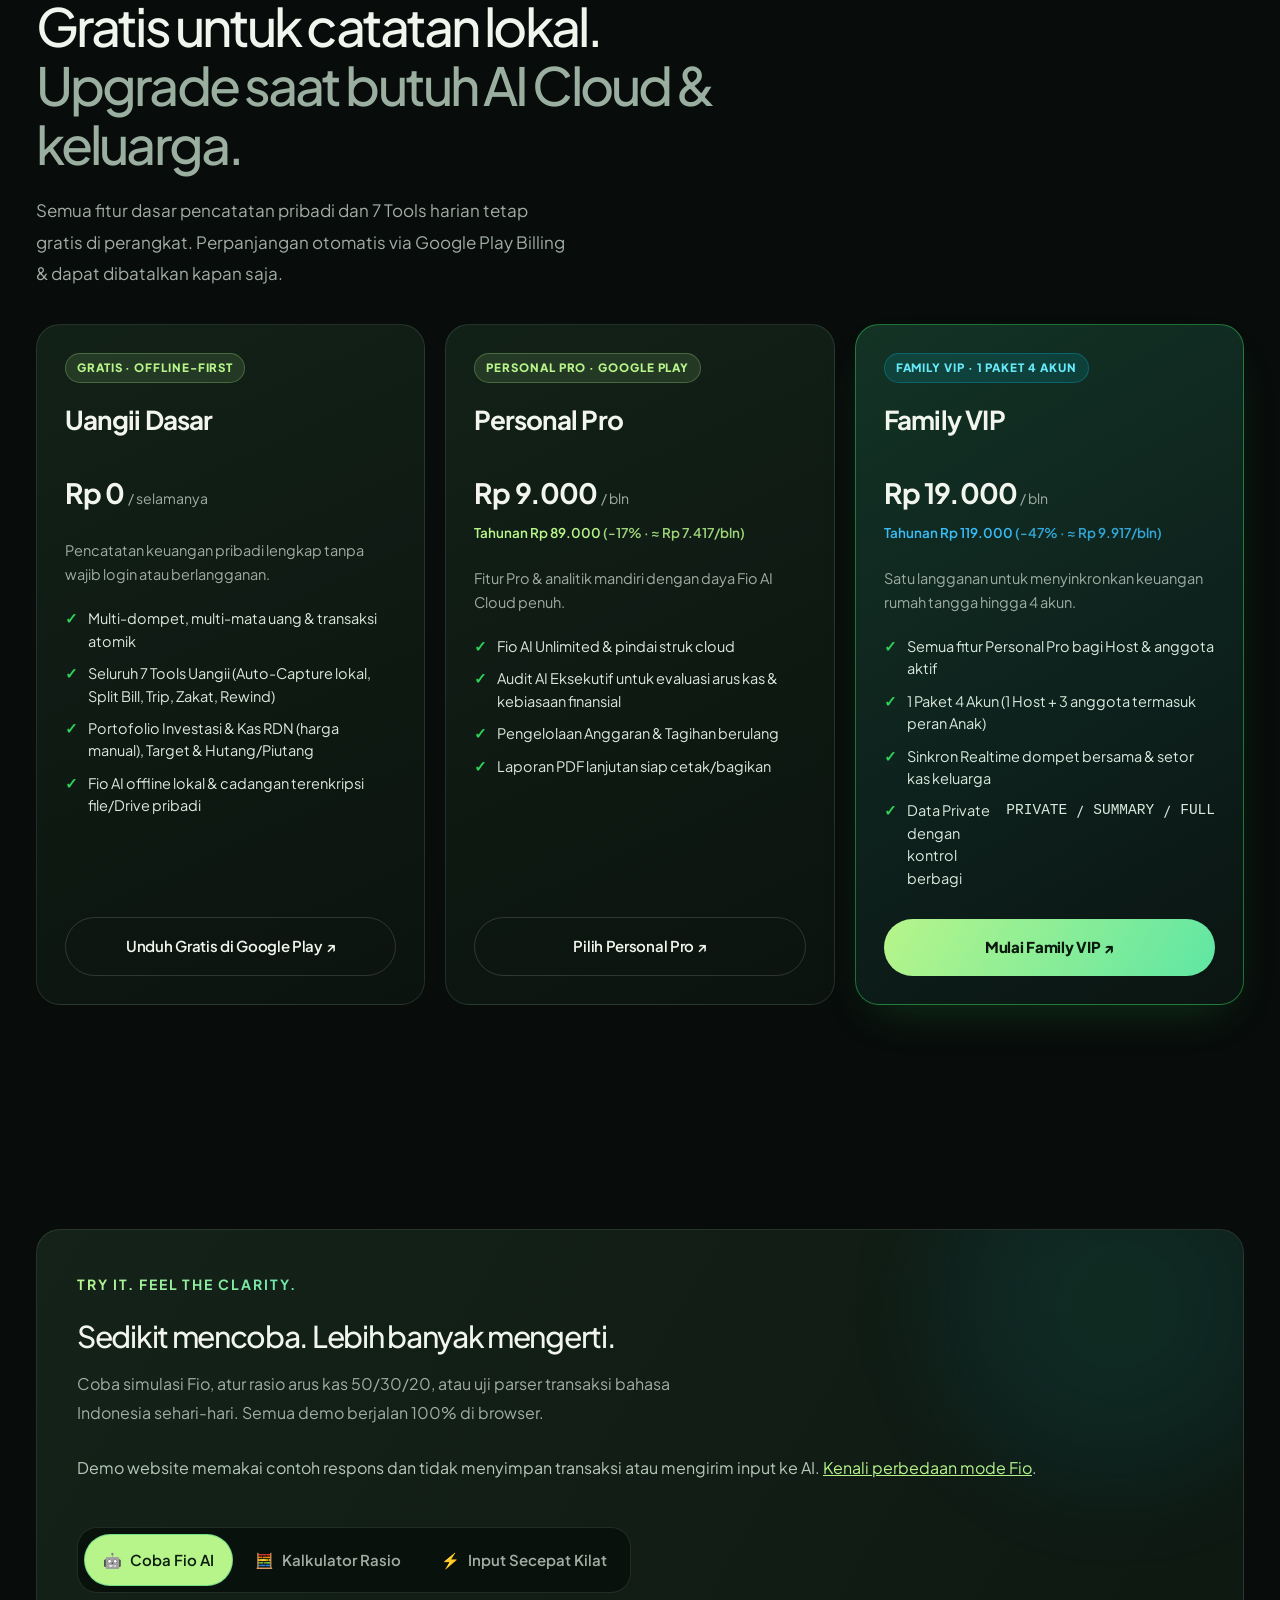
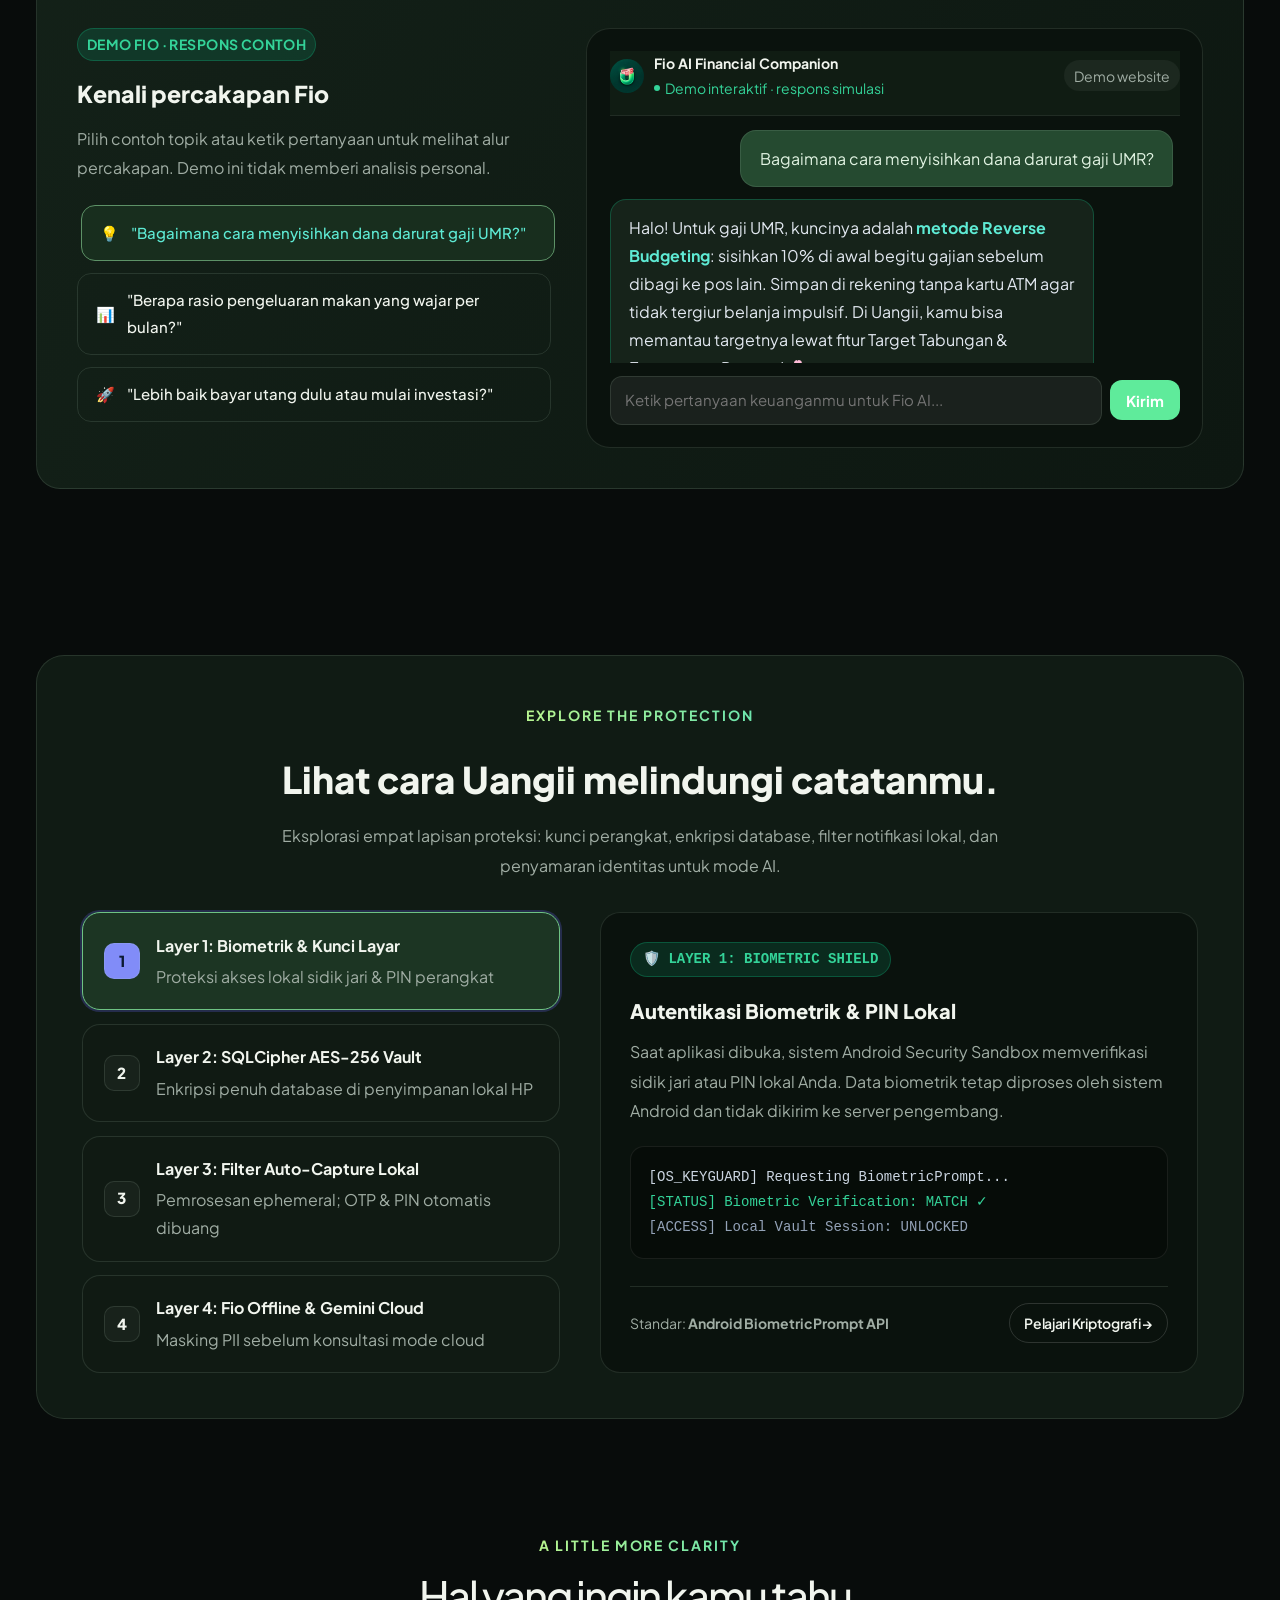
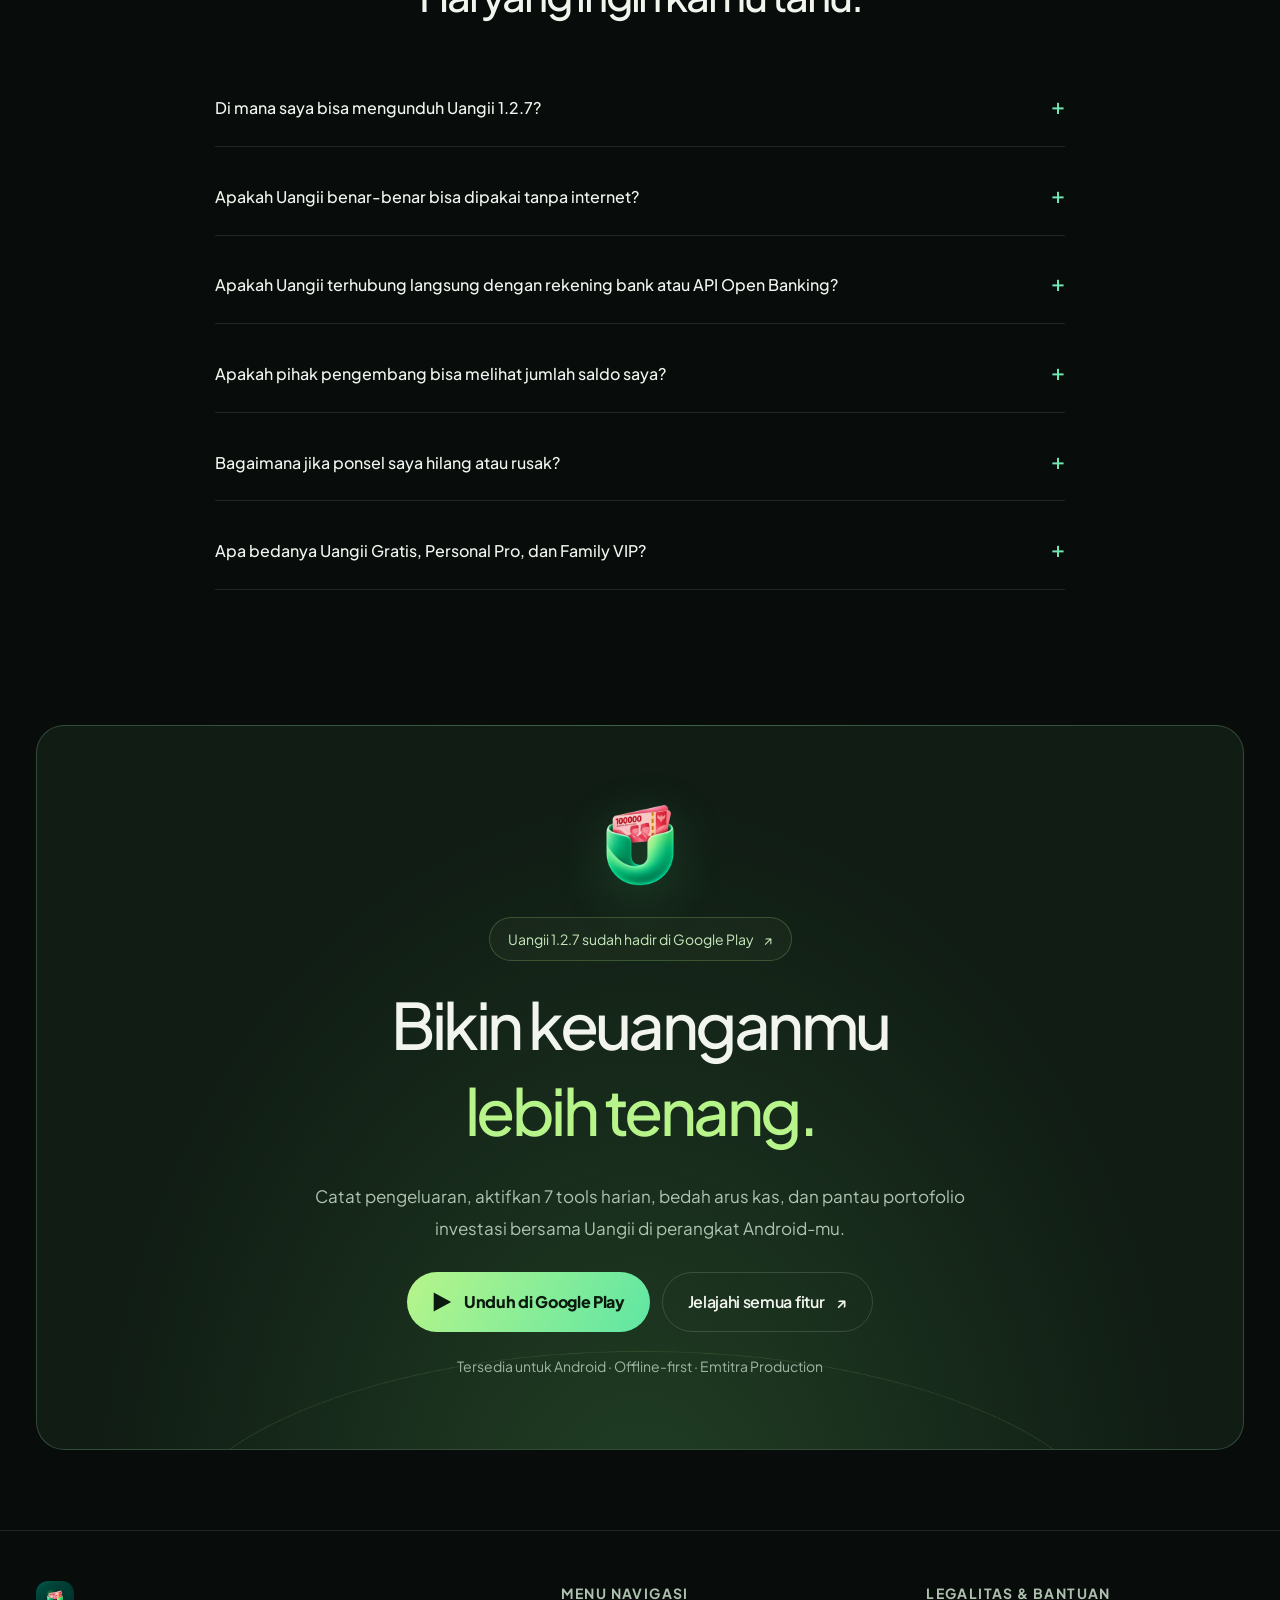
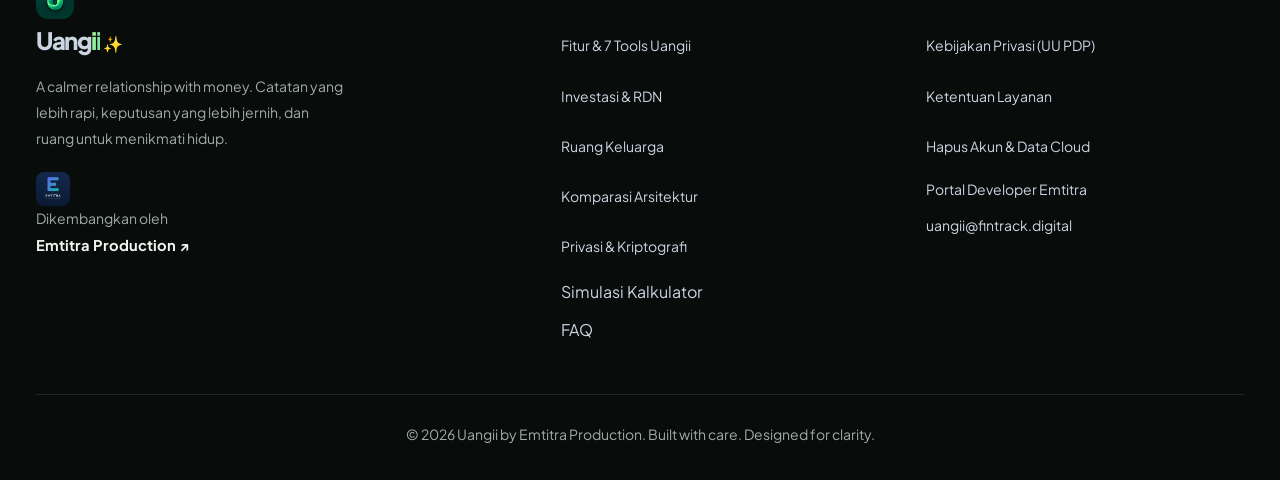
==== commit 0fd3e6c8: "feat: add official subscription pricing and compact Uangii Home layout" ====
--- a/uangii/index.html
+++ b/uangii/index.html
@@ -154,59 +154,15 @@
         </div>
       </div>
 
-      <!-- 01 / ECOSYSTEM OVERVIEW -->
-      <section class="wrap u-section" id="fitur">
+      <!-- 01 / TOOLS UANGII 7-IN-1 -->
+      <section class="wrap u-section" id="fitur" aria-labelledby="toolsTitle">
+        <span id="tools-uangii" aria-hidden="true"></span>
         <div class="u-heading-row reveal">
           <div class="u-section-heading">
-            <span class="u-eyebrow">01 / MAKE ROOM FOR CLARITY</span>
-            <h2>Less financial noise.<br><em>More life.</em></h2>
-          </div>
-          <p>Semua pembukuan pribadi, alat bantu harian, portofolio investasi, dan kas keluarga terhubung rapi dalam satu arsitektur buku besar atomik.</p>
-        </div>
-        <div class="u-overview-grid" data-stagger>
-          <article class="u-panel u-panel-main u-spot">
-            <div class="u-panel-copy">
-              <small>Arsitektur Uangii 1.2.7</small>
-              <h3>Semua uangmu.<br>Satu ekosistem yang utuh.</h3>
-              <p>Multi-dompet &amp; multi-mata uang, 7 Tools Uangii harian, portofolio RDN, Fio AI, dan Ruang Keluarga dalam antarmuka 4 tab + tombol <strong>+</strong> melayang.</p>
-            </div>
-            <div style="padding:0 24px 24px;" data-app-canvas="ecosystem"></div>
-          </article>
-          <div class="u-panel-stack">
-            <article class="u-panel u-mini-panel u-spot">
-              <div class="u-panel-copy">
-                <small>Private by design</small>
-                <h3>Your money.<br>Your business.</h3>
-                <p>Database lokal dienkripsi SQLCipher AES-256. Pencatatan berjalan offline-first, dan fitur cloud hanya aktif atas pilihanmu.</p>
-                <button type="button" class="u-story-link" onclick="goSection('keamanan')">Kenali perlindungannya ↗</button>
-              </div>
-              <div class="u-glyph" aria-hidden="true">
-                <div class="u-cube"><span></span><span></span><span></span><span></span><span></span><span></span></div>
-              </div>
-            </article>
-            <article class="u-panel u-mini-panel u-spot">
-              <div class="u-panel-copy">
-                <small>Made for real life</small>
-                <h3>Catat secepat kilat.<br>Lanjutkan harimu.</h3>
-                <p>Input bahasa alami, dikte suara, pindai struk, draf notifikasi bank, hingga widget ringkasan &amp; aksi cepat di layar utama Android.</p>
-                <button type="button" class="u-story-link" onclick="openSmartInputStudio()">Coba parser lokal ↗</button>
-              </div>
-              <div class="u-glyph" aria-hidden="true">
-                <div class="u-stack-icon"><i></i><i></i><i>+</i></div>
-              </div>
-            </article>
-          </div>
-        </div>
-      </section>
-
-      <!-- 02 / TOOLS UANGII 7-IN-1 (NEW) -->
-      <section class="wrap u-section" id="tools-uangii" aria-labelledby="toolsTitle">
-        <div class="u-heading-row reveal">
-          <div class="u-section-heading">
-            <span class="u-eyebrow">02 / TOOLS UANGII · BARU DI V1.2.7</span>
+            <span class="u-eyebrow">01 / TOOLS UANGII · BARU DI V1.2.7</span>
             <h2 id="toolsTitle">Tujuh alat bantu harian.<br><em>Langsung dari dalam aplikasi.</em></h2>
           </div>
-          <p>Dirancang untuk situasi nyata sehari-hari—dari patungan makan siang, anggaran liburan, hingga ringkasan cerita keuangan bulanan.</p>
+          <p>Klik kartu mana saja untuk melihat pratinjau layarnya—dari Auto-Capture lokal, Split Bill, Mode Trip, hingga Uangii Rewind.</p>
         </div>
 
         <div class="tools-grid" data-stagger>
@@ -257,118 +213,26 @@
         </div>
       </section>
 
-      <!-- STORIES: ANALITIK, INVESTASI, FIO, KELUARGA, KEAMANAN -->
-      <div class="wrap">
-        <!-- 03 / ANALITIK -->
-        <section class="u-story" id="analitik">
-          <div class="u-story-copy reveal">
-            <span class="u-section-number">03 / DEEP VISUAL ANALYTICS</span>
-            <span class="u-eyebrow"><i class="u-dot" aria-hidden="true"></i> 8 SUB-LAYAR ANALISA FINANSIAL</span>
-            <h2>Read your cash flow.<br><em>Without spreadsheets.</em></h2>
-            <p>Pahami arah uangmu dalam hitungan detik. Uangii menghadirkan visualisasi finansial mendalam yang langsung dihitung lokal di perangkatmu.</p>
-            <div class="analytics-pills">
-              <span class="analytics-pill">🌊 Sankey Cash Flow</span>
-              <span class="analytics-pill">📊 Cash Flow Waterfall</span>
-              <span class="analytics-pill">🛟 Emergency Runway</span>
-              <span class="analytics-pill">⛰️ Debt Payoff Mountain</span>
-              <span class="analytics-pill">📅 Kalender Kas</span>
-              <span class="analytics-pill">🎯 Skor 50/30/20</span>
-            </div>
-            <ul class="u-story-list">
-              <li>Proyeksi arus kas &amp; target saldo akhir periode</li>
-              <li>Analisis kekayaan bersih (Net Worth) dan radar pola kebiasaan belanja</li>
-              <li>Ekspor laporan PDF rapi serta impor/ekspor CSV kapan saja</li>
-            </ul>
-            <a class="u-story-link" href="fitur.html#anggaran">Lihat seluruh modul analitik ↗</a>
-          </div>
-          <div class="us-mount u-story-image">
-            <div data-app-scene="analytics"><p class="us-example">Ilustrasi layar Analitik Visual Uangii.</p></div>
-            <p class="us-art-note">Pratinjau layar Analitik Visual Uangii · Data demo</p>
-          </div>
-        </section>
-
-        <!-- 04 / INVESTASI & RDN -->
-        <section class="u-story" id="investasi">
-          <div class="us-mount u-story-image">
-            <div data-app-scene="investments"><p class="us-example">Ilustrasi layar Investasi &amp; RDN Uangii.</p></div>
-            <p class="us-art-note">Pratinjau layar Investasi &amp; RDN Uangii · Data demo</p>
-          </div>
-          <div class="u-story-copy reveal">
-            <span class="u-section-number">04 / BUILT FOR INVESTORS</span>
-            <span class="u-eyebrow"><i class="u-dot" aria-hidden="true"></i> SMALL STEPS. A BIGGER PICTURE.</span>
-            <h2>Invest with a<br><em>clearer mind.</em></h2>
-            <p>Bukan sekadar mencatat saldo. Kenali komposisi portofolio lintas instrumen, kas investasi RDN, dan performa terealisasi dalam satu tampilan yang tenang.</p>
-            <ul class="u-story-list">
-              <li>Saham IHSG / Global, reksa dana, kripto, dan emas (input harga manual)</li>
-              <li>Average Cost, Floating P/L, dan alokasi aset otomatis</li>
-              <li>Saldo dompet RDN otomatis berkurang saat beli &amp; bertambah saat jual</li>
-              <li>Ringkasan Realized Gain dan dividen historis terpisah dari Floating P/L</li>
-            </ul>
-            <a class="u-story-link" href="investasi.html">Jelajahi fitur Investasi &amp; RDN ↗</a>
-            <small class="u-caption">Tampilan ilustrasi. Angka bukan proyeksi hasil investasi atau nasihat berizin.</small>
-          </div>
-        </section>
-
-        <!-- 05 / FIO AI -->
-        <section class="u-story" id="fio">
-          <div class="u-story-copy reveal">
-            <span class="u-section-number">05 / MEET YOUR MONEY COMPANION</span>
-            <span class="u-eyebrow"><i class="u-dot" aria-hidden="true"></i> LESS OVERTHINKING. MORE UNDERSTANDING.</span>
-            <h2>A little guidance.<br><em>A lot more calm.</em></h2>
-            <p>Kenalan dengan Fio, asisten keuangan di Uangii. Catat banyak transaksi sekaligus lewat bahasa sehari-hari, dikte suara, atau pindai struk—lalu tinjau sebelum disimpan.</p>
-            <ul class="u-story-list">
-              <li>Mode bawaan offline berjalan di perangkat untuk catat cepat &amp; ringkasan dasar</li>
-              <li>Mode opsional Gemini Cloud untuk konsultasi mendalam, audit eksekutif, &amp; OCR struk cloud</li>
-              <li>Penyaringan otomatis (PII masking) membantu menyamarkan nomor rekening/kartu sebelum dikirim ke cloud</li>
-            </ul>
-            <button type="button" class="u-story-link" onclick="goSection('interactive-studio')">Coba simulasi Fio di browser ↗</button>
-            <small class="u-caption">Fio memberi informasi &amp; edukasi keuangan mandiri, bukan nasihat investasi berlisensi.</small>
-          </div>
-          <div class="us-mount u-story-image">
-            <div data-app-scene="fio"><p class="us-example">Ilustrasi layar Fio AI Uangii.</p></div>
-            <p class="us-art-note">Pratinjau layar Fio AI Uangii · Data demo</p>
-          </div>
-        </section>
-
-        <!-- 06 / RUANG KELUARGA -->
-        <section class="u-story" id="keluarga">
-          <div class="us-mount u-story-image">
-            <div data-app-scene="family"><p class="us-example">Ilustrasi layar Ruang Keluarga Uangii.</p></div>
-            <p class="us-art-note">Pratinjau layar Ruang Keluarga Uangii · Data demo</p>
-          </div>
-          <div class="u-story-copy reveal">
-            <span class="u-section-number">06 / SHARED MONEY. CLEAR BOUNDARIES.</span>
-            <span class="u-eyebrow"><i class="u-dot" aria-hidden="true"></i> 1 HOST + 3 ANGGOTA · HINGGA 4 AKUN</span>
-            <h2>Kas rumah tangga rapi.<br><em>Privasi tetap terjaga.</em></h2>
-            <p>Pisahkan keuangan pribadi dari kas bersama keluarga. Undang pasangan atau anak lewat QR/kode, setor kas dari dompet pribadi, dan atur apa saja yang boleh dilihat anggota lain.</p>
-            <ul class="u-story-list">
-              <li>Kontrol berbagi dompet granular: <code>PRIVATE</code>, <code>SUMMARY</code>, atau <code>FULL</code></li>
-              <li>Dukungan peran Anak dengan peringatan batas belanja mingguan lunak (wajib persetujuan wali sah)</li>
-              <li>Sinkronisasi cloud antarperangkat &amp; arsip lokal hanya baca saat keluar ruang</li>
-            </ul>
-            <a class="u-story-link" href="keluarga.html">Jelajahi alur Ruang Keluarga ↗</a>
-          </div>
-        </section>
-
-        <div class="u-quote reveal">
-          <p>You don't need to think about money all the time.<br><em>Just understand it a little better.</em></p>
-          <span>THAT'S THE UANGII WAY.</span>
-        </div>
-      </div>
-
-      <!-- 12-SCREEN INTERACTIVE PRODUCT TOUR -->
+      <!-- 02 / 12-SCREEN INTERACTIVE PRODUCT TOUR -->
       <section class="wrap u-section us-tour" id="product-tour" data-app-tour="personal toolsHub autoCapture rewind analytics investments fio transactions zakat family members exchange" aria-labelledby="product-tour-title">
         <div class="us-tour-layout">
           <div class="us-tour-copy">
-            <span class="u-eyebrow">TUR INTERAKTIF LENGKAP · V1.2.7</span>
+            <span class="u-eyebrow">02 / TUR INTERAKTIF LENGKAP · V1.2.7</span>
             <h2 id="product-tour-title">Dua belas tampilan.<br><em>Satu pengalaman utuh.</em></h2>
-            <p class="us-example">Eksplorasi seluruh layar utama Uangii—dari Beranda OLED Dark, 7 Tools Uangii, Analitik Sankey, Investasi RDN, Fio AI, hingga Ruang Keluarga.</p>
+            <p class="us-example">Eksplorasi seluruh layar utama Uangii—dari Beranda, 7 Tools harian, Analitik Sankey, Investasi &amp; RDN, Fio AI, hingga Ruang Keluarga.</p>
             <div class="us-tour-controls" data-tour-controls role="group" aria-label="Pilih tampilan aplikasi" hidden></div>
             <div class="us-tour-summary" data-tour-summary aria-live="polite" aria-atomic="true">
               <small>ILUSTRASI TAMPILAN</small>
               <h3>Kenali Uangii</h3>
               <p>Pilih layar untuk melihat contoh fitur.</p>
             </div>
+            <div style="display:flex;flex-wrap:wrap;gap:14px;margin-top:18px;">
+              <a class="u-story-link" href="fitur.html">Detail Fitur &amp; Analitik ↗</a>
+              <a class="u-story-link" href="investasi.html">Investasi &amp; RDN ↗</a>
+              <a class="u-story-link" href="keluarga.html">Ruang Keluarga ↗</a>
+              <a class="u-story-link" href="arsitektur.html">Arsitektur ↗</a>
+              <a class="u-story-link" href="privasi.html">Privasi ↗</a>
+            </div>
           </div>
           <div class="us-tour-view">
             <div data-tour-view>
@@ -390,68 +254,66 @@
         <div data-dialog-scene></div>
       </dialog>
 
-      <!-- FREE VS PERSONAL PRO VS FAMILY VIP -->
+      <!-- 03 / OFFICIAL PRICING: GRATIS, PERSONAL PRO, FAMILY VIP -->
       <section class="wrap u-section" id="paket" aria-labelledby="paketTitle">
         <div class="u-section-heading reveal">
-          <span class="u-eyebrow">TRANSPARAN SEJAK AWAL</span>
-          <h2 id="paketTitle">Gratis untuk catatan lokal.<br><em>Upgrade saat butuh cloud &amp; keluarga.</em></h2>
-          <p>Semua fitur dasar pencatatan pribadi, alat bantu harian, dan cadangan pribadimu tetap gratis di perangkat. Harga langganan resmi dan promo tampil langsung di Google Play saat berlangganan.</p>
+          <span class="u-eyebrow">03 / TRANSPARAN SEJAK AWAL</span>
+          <h2 id="paketTitle">Gratis untuk catatan lokal.<br><em>Upgrade saat butuh AI Cloud &amp; keluarga.</em></h2>
+          <p>Semua fitur dasar pencatatan pribadi dan 7 Tools harian tetap gratis di perangkat. Perpanjangan otomatis via Google Play Billing &amp; dapat dibatalkan kapan saja.</p>
         </div>
         <div class="tiers-grid" data-stagger>
           <article class="tier-card u-spot">
             <span class="tier-badge">GRATIS · OFFLINE-FIRST</span>
             <h3>Uangii Dasar</h3>
-            <p class="tier-sub">Untuk pencatatan keuangan pribadi lengkap tanpa wajib login atau berlangganan.</p>
+            <div style="margin:12px 0 8px;">
+              <strong style="font-size:1.75rem;color:var(--text);letter-spacing:-.03em;">Rp 0</strong>
+              <span style="font-size:.88rem;color:var(--muted);"> / selamanya</span>
+            </div>
+            <p class="tier-sub">Pencatatan keuangan pribadi lengkap tanpa wajib login atau berlangganan.</p>
             <ul class="tier-list">
-              <li>Pencatatan transaksi atomik, multi-dompet &amp; multi-mata uang</li>
-              <li>Seluruh 7 Tools Uangii (Auto-Capture lokal, Split Bill, Trip, Belanja, Garansi, Zakat, Rewind)</li>
-              <li>Portofolio Investasi &amp; Kas RDN (harga manual), Target Tabungan, Hutang/Piutang</li>
-              <li>Fio AI mode offline lokal, widget Android, dan cadangan terenkripsi file/Drive pribadi</li>
+              <li>Multi-dompet, multi-mata uang &amp; transaksi atomik</li>
+              <li>Seluruh 7 Tools Uangii (Auto-Capture lokal, Split Bill, Trip, Zakat, Rewind)</li>
+              <li>Portofolio Investasi &amp; Kas RDN (harga manual), Target &amp; Hutang/Piutang</li>
+              <li>Fio AI offline lokal &amp; cadangan terenkripsi file/Drive pribadi</li>
             </ul>
-            <p class="tier-note">Tidak memerlukan kartu kredit. Database utama tetap tersimpan terenkripsi di HP Anda.</p>
             <a class="btn btn-ghost" style="margin-top:16px;width:100%;justify-content:center;" href="https://play.google.com/store/apps/details?id=com.ftrackpro.financetracker.emtitra" target="_blank" rel="noopener noreferrer">Unduh Gratis di Google Play ↗</a>
           </article>
 
           <article class="tier-card u-spot">
             <span class="tier-badge">PERSONAL PRO · GOOGLE PLAY</span>
             <h3>Personal Pro</h3>
-            <p class="tier-sub">Untuk pengguna mandiri yang ingin daya analisis AI Cloud penuh dan pelaporan eksekutif.</p>
+            <div style="margin:12px 0 8px;">
+              <strong style="font-size:1.75rem;color:var(--text);letter-spacing:-.03em;">Rp 9.000</strong>
+              <span style="font-size:.88rem;color:var(--muted);"> / bln</span>
+              <div style="font-size:.84rem;color:#b7f58a;margin-top:4px;font-weight:600;">Tahunan Rp 89.000 <span style="opacity:.85;">(-17% · ≈ Rp 7.417/bln)</span></div>
+            </div>
+            <p class="tier-sub">Fitur Pro &amp; analitik mandiri dengan daya Fio AI Cloud penuh.</p>
             <ul class="tier-list">
-              <li>Fio AI Cloud &amp; pindai struk cloud dengan akses penuh sesuai ketentuan paket</li>
+              <li>Fio AI Unlimited &amp; pindai struk cloud</li>
               <li>Audit AI Eksekutif untuk evaluasi arus kas &amp; kebiasaan finansial</li>
-              <li>Pengelolaan anggaran, tagihan berulang, &amp; laporan PDF lanjutan</li>
-              <li>Tersedia paket bulanan/tahunan di Google Play atau aktivasi voucher</li>
+              <li>Pengelolaan Anggaran &amp; Tagihan berulang</li>
+              <li>Laporan PDF lanjutan siap cetak/bagikan</li>
             </ul>
-            <p class="tier-note">Dikelola Google Play Billing; perpanjangan otomatis dan dapat dibatalkan kapan saja di Google Play.</p>
-            <a class="btn btn-ghost" style="margin-top:16px;width:100%;justify-content:center;" href="https://play.google.com/store/apps/details?id=com.ftrackpro.financetracker.emtitra" target="_blank" rel="noopener noreferrer">Lihat Paket di Google Play ↗</a>
+            <a class="btn btn-ghost" style="margin-top:16px;width:100%;justify-content:center;" href="https://play.google.com/store/apps/details?id=com.ftrackpro.financetracker.emtitra" target="_blank" rel="noopener noreferrer">Pilih Personal Pro ↗</a>
           </article>
 
           <article class="tier-card tier-card--featured u-spot">
             <span class="tier-badge tier-badge--cyan">FAMILY VIP · 1 PAKET 4 AKUN</span>
             <h3>Family VIP</h3>
-            <p class="tier-sub">Satu langganan oleh Host untuk menyinkronkan keuangan rumah tangga hingga 4 akun.</p>
+            <div style="margin:12px 0 8px;">
+              <strong style="font-size:1.75rem;color:var(--text);letter-spacing:-.03em;">Rp 19.000</strong>
+              <span style="font-size:.88rem;color:var(--muted);"> / bln</span>
+              <div style="font-size:.84rem;color:#38bdf8;margin-top:4px;font-weight:600;">Tahunan Rp 119.000 <span style="opacity:.85;">(-47% · ≈ Rp 9.917/bln)</span></div>
+            </div>
+            <p class="tier-sub">Satu langganan untuk menyinkronkan keuangan rumah tangga hingga 4 akun.</p>
             <ul class="tier-list">
-              <li>Mencakup seluruh manfaat Personal Pro bagi Host &amp; anggota aktif</li>
-              <li>Ruang Keluarga real-time hingga 4 akun (1 Host + 3 anggota termasuk peran Anak)</li>
-              <li>Dompet bersama, setor kas, serta kontrol privasi <code>PRIVATE</code> / <code>SUMMARY</code> / <code>FULL</code></li>
-              <li>Tersedia paket bulanan, tahunan, atau voucher internal akun penerima</li>
+              <li>Semua fitur Personal Pro bagi Host &amp; anggota aktif</li>
+              <li>1 Paket 4 Akun (1 Host + 3 anggota termasuk peran Anak)</li>
+              <li>Sinkron Realtime dompet bersama &amp; setor kas keluarga</li>
+              <li>Data Private dengan kontrol berbagi <code>PRIVATE</code> / <code>SUMMARY</code> / <code>FULL</code></li>
             </ul>
-            <p class="tier-note">Hak turunan anggota mengikuti status hak Host dan keanggotaan ruang; bila hak berakhir, data yang sudah diterima tetap dapat dilihat sebagai arsip lokal hanya baca.</p>
-            <a class="btn btn-primary" style="margin-top:16px;width:100%;justify-content:center;" href="https://play.google.com/store/apps/details?id=com.ftrackpro.financetracker.emtitra" target="_blank" rel="noopener noreferrer">Mulai Family VIP di Google Play ↗</a>
+            <a class="btn btn-primary" style="margin-top:16px;width:100%;justify-content:center;" href="https://play.google.com/store/apps/details?id=com.ftrackpro.financetracker.emtitra" target="_blank" rel="noopener noreferrer">Mulai Family VIP ↗</a>
           </article>
-        </div>
-      </section>
-
-      <!-- GO A LITTLE DEEPER -->
-      <section class="wrap u-section" id="explore-pages">
-        <div class="u-section-heading">
-          <span class="u-eyebrow">GO A LITTLE DEEPER</span>
-          <h2>Kenali Uangii.<br><em>Dari fitur sampai fondasi.</em></h2>
-        </div>
-        <div class="u-page-links" data-stagger>
-          <article class="u-panel u-spot"><div class="u-panel-copy"><small>✨ Fitur &amp; 7 Tools</small><h3>Less busywork.<br>More living.</h3><p>Katalog lengkap seluruh fitur v1.2.7: Beranda, 7 Tools harian, 8 Analitik, Investasi, dan Fio.</p><a class="u-story-link" href="fitur.html">Jelajahi fitur ↗</a></div></article>
-          <article class="u-panel u-spot"><div class="u-panel-copy"><small>🛡️ Komparasi Arsitektur</small><h3>Local at heart.<br>Connected by choice.</h3><p>Pahami bedanya offline-first vs cloud-centric dan kapan saja koneksi dipakai.</p><a class="u-story-link" href="arsitektur.html">Lihat arsitektur ↗</a></div></article>
-          <article class="u-panel u-spot"><div class="u-panel-copy"><small>🔐 Privasi &amp; Kriptografi</small><h3>Your money.<br>Your business.</h3><p>Eksplorasi penguncian perangkat, SQLCipher, Auto-Capture lokal, dan cadangan terenkripsi.</p><a class="u-story-link" href="privasi.html">Kenali proteksinya ↗</a></div></article>
         </div>
       </section>
 
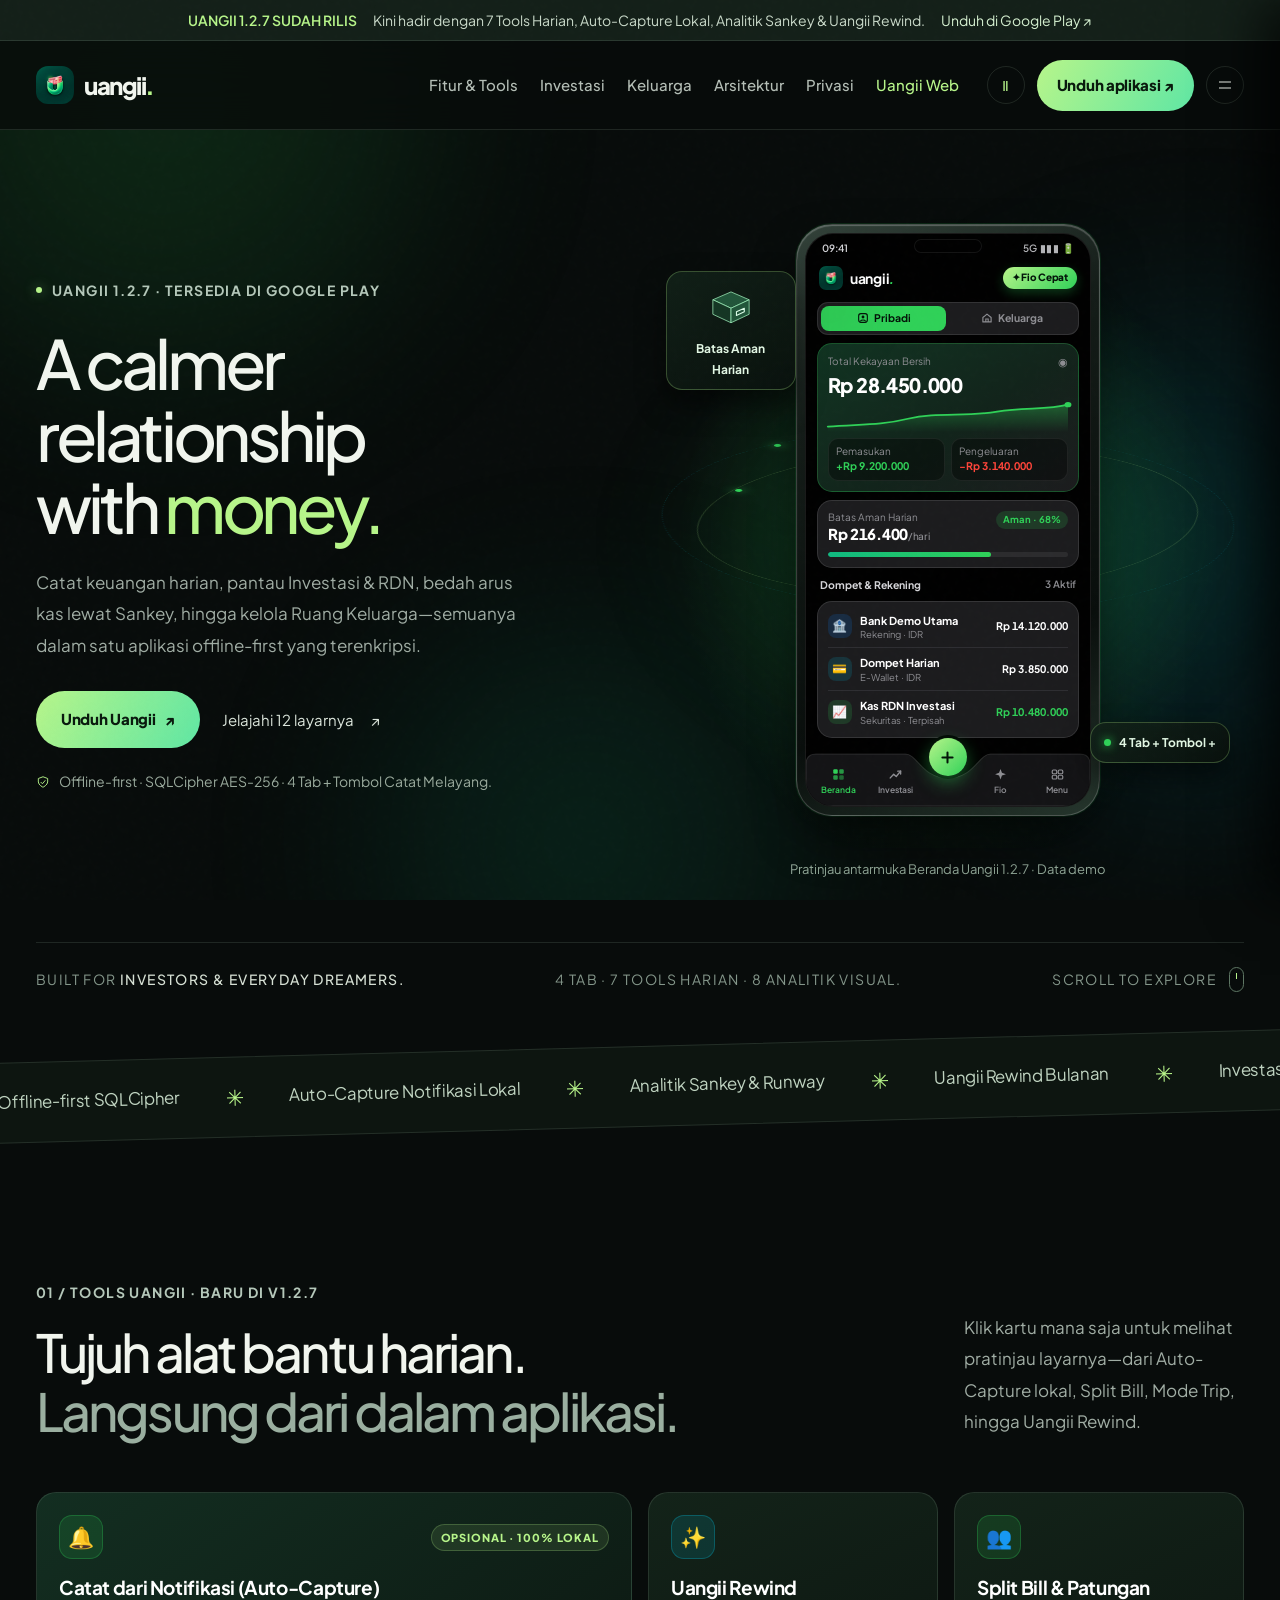
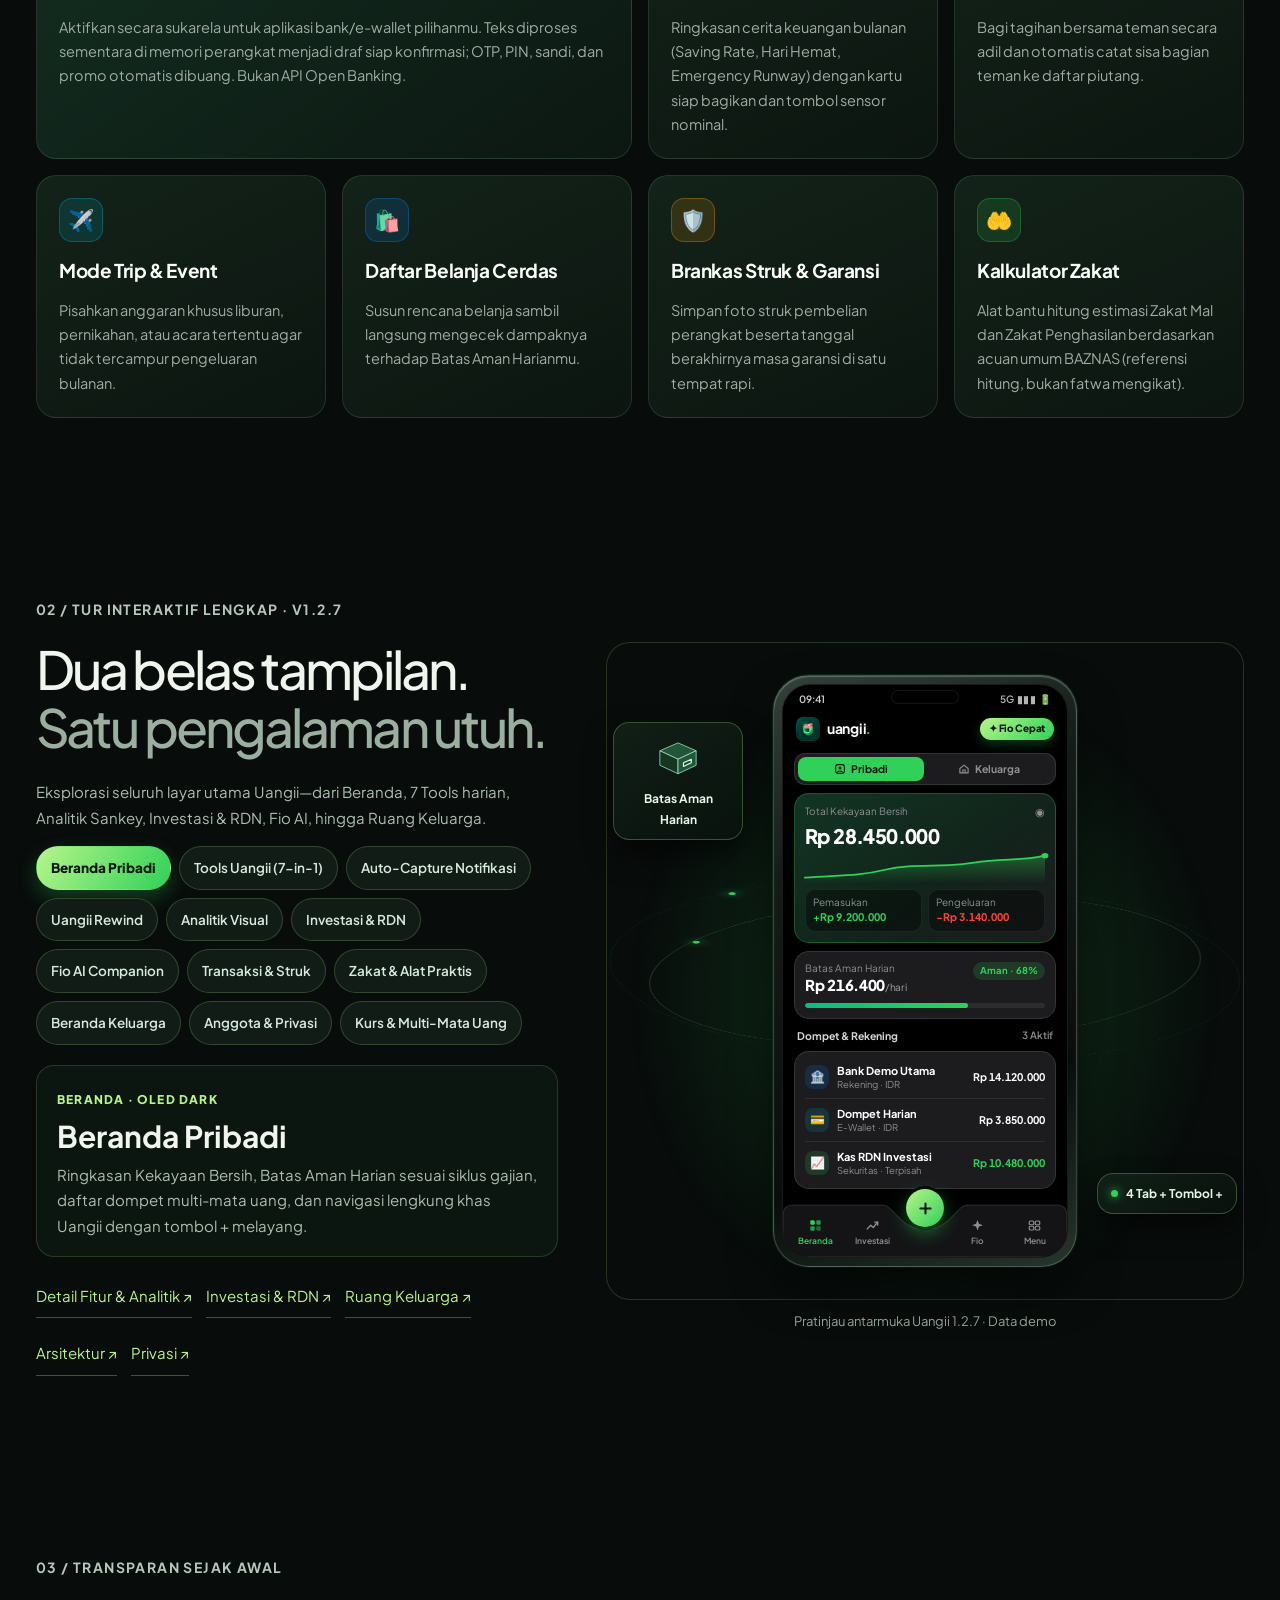
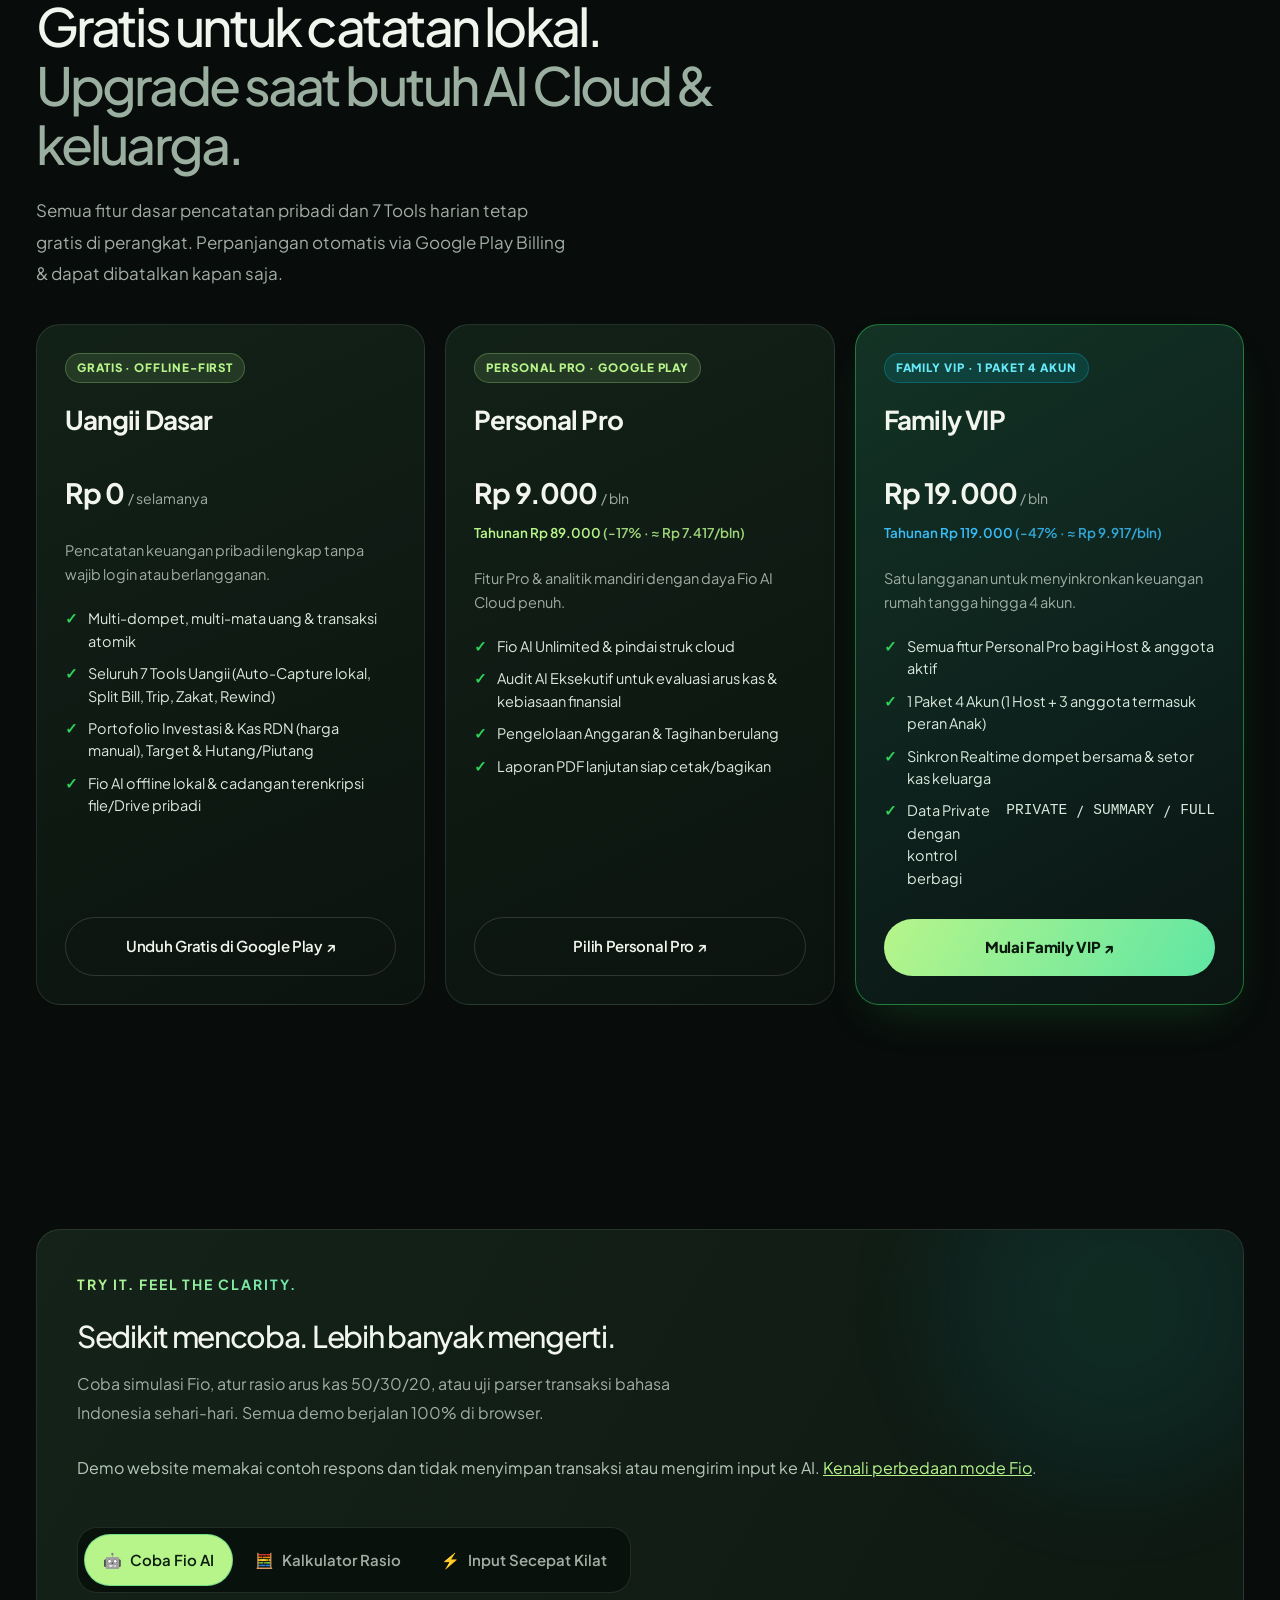
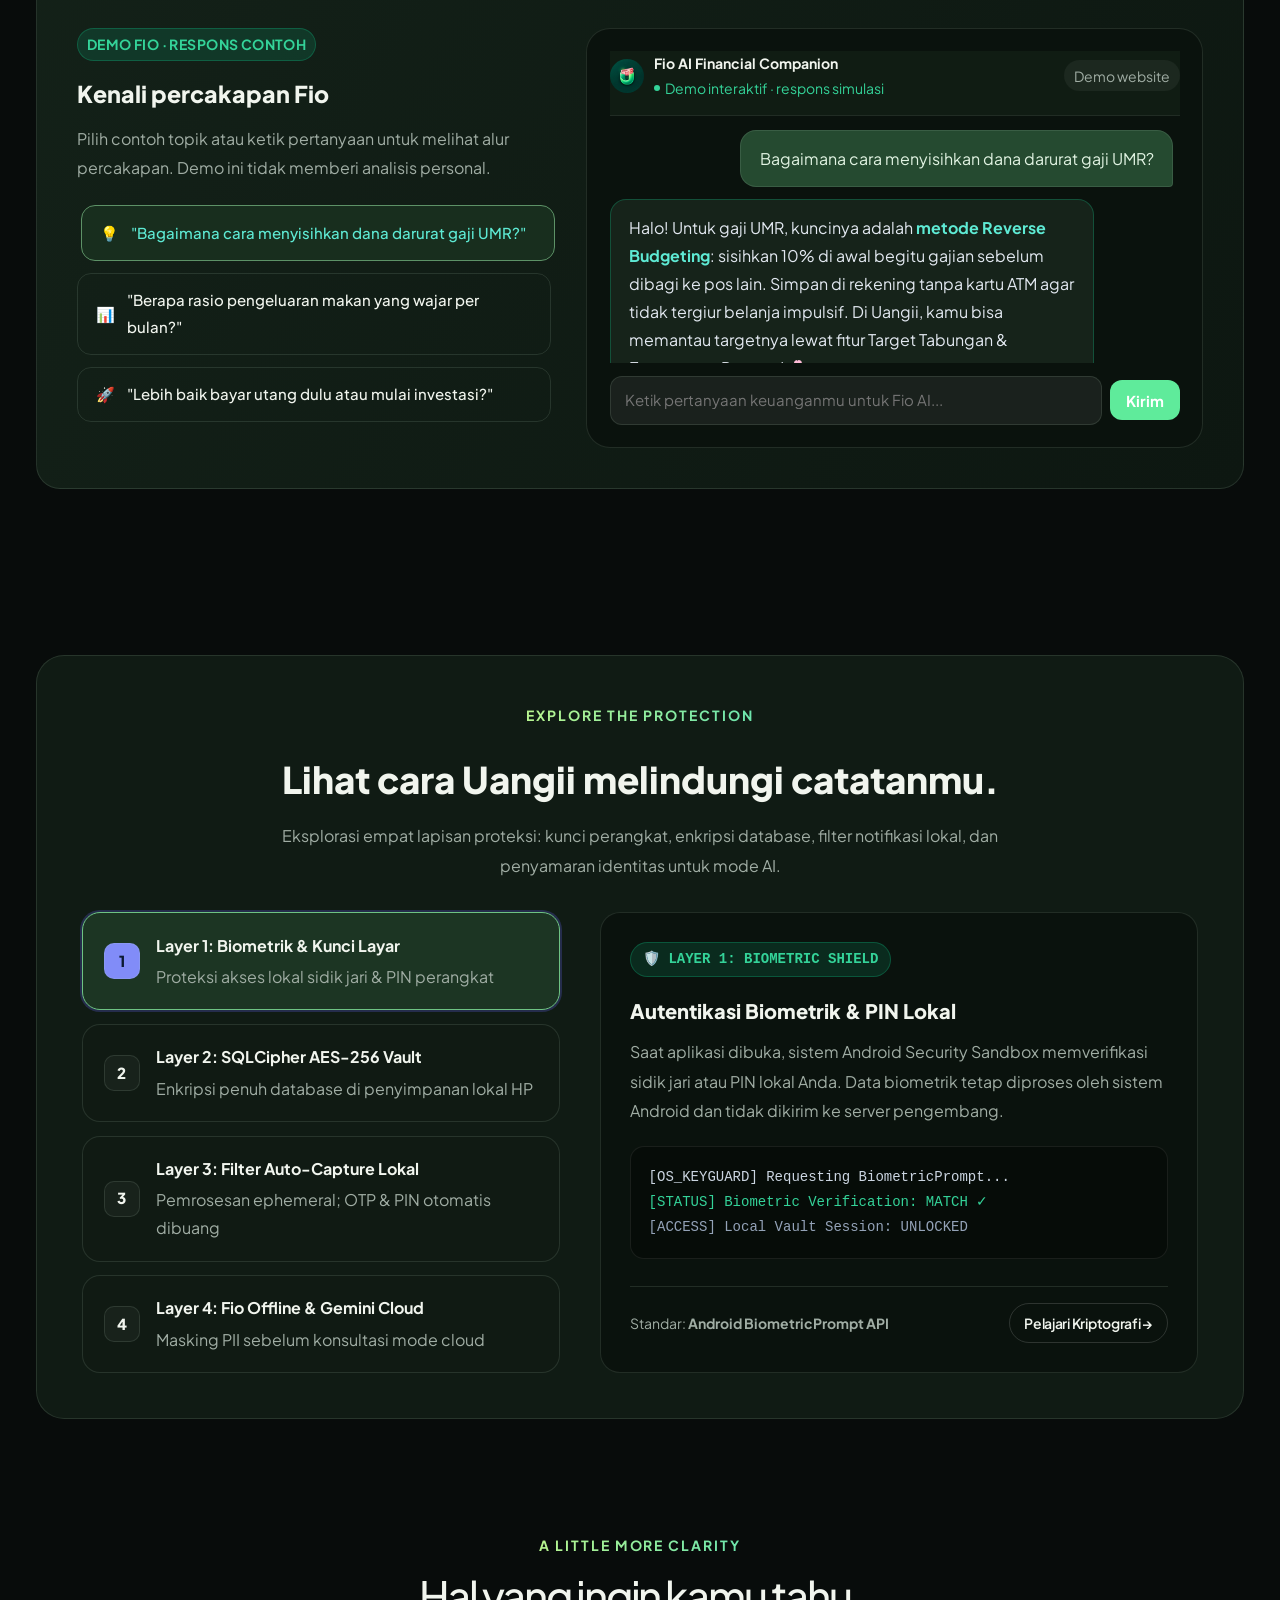
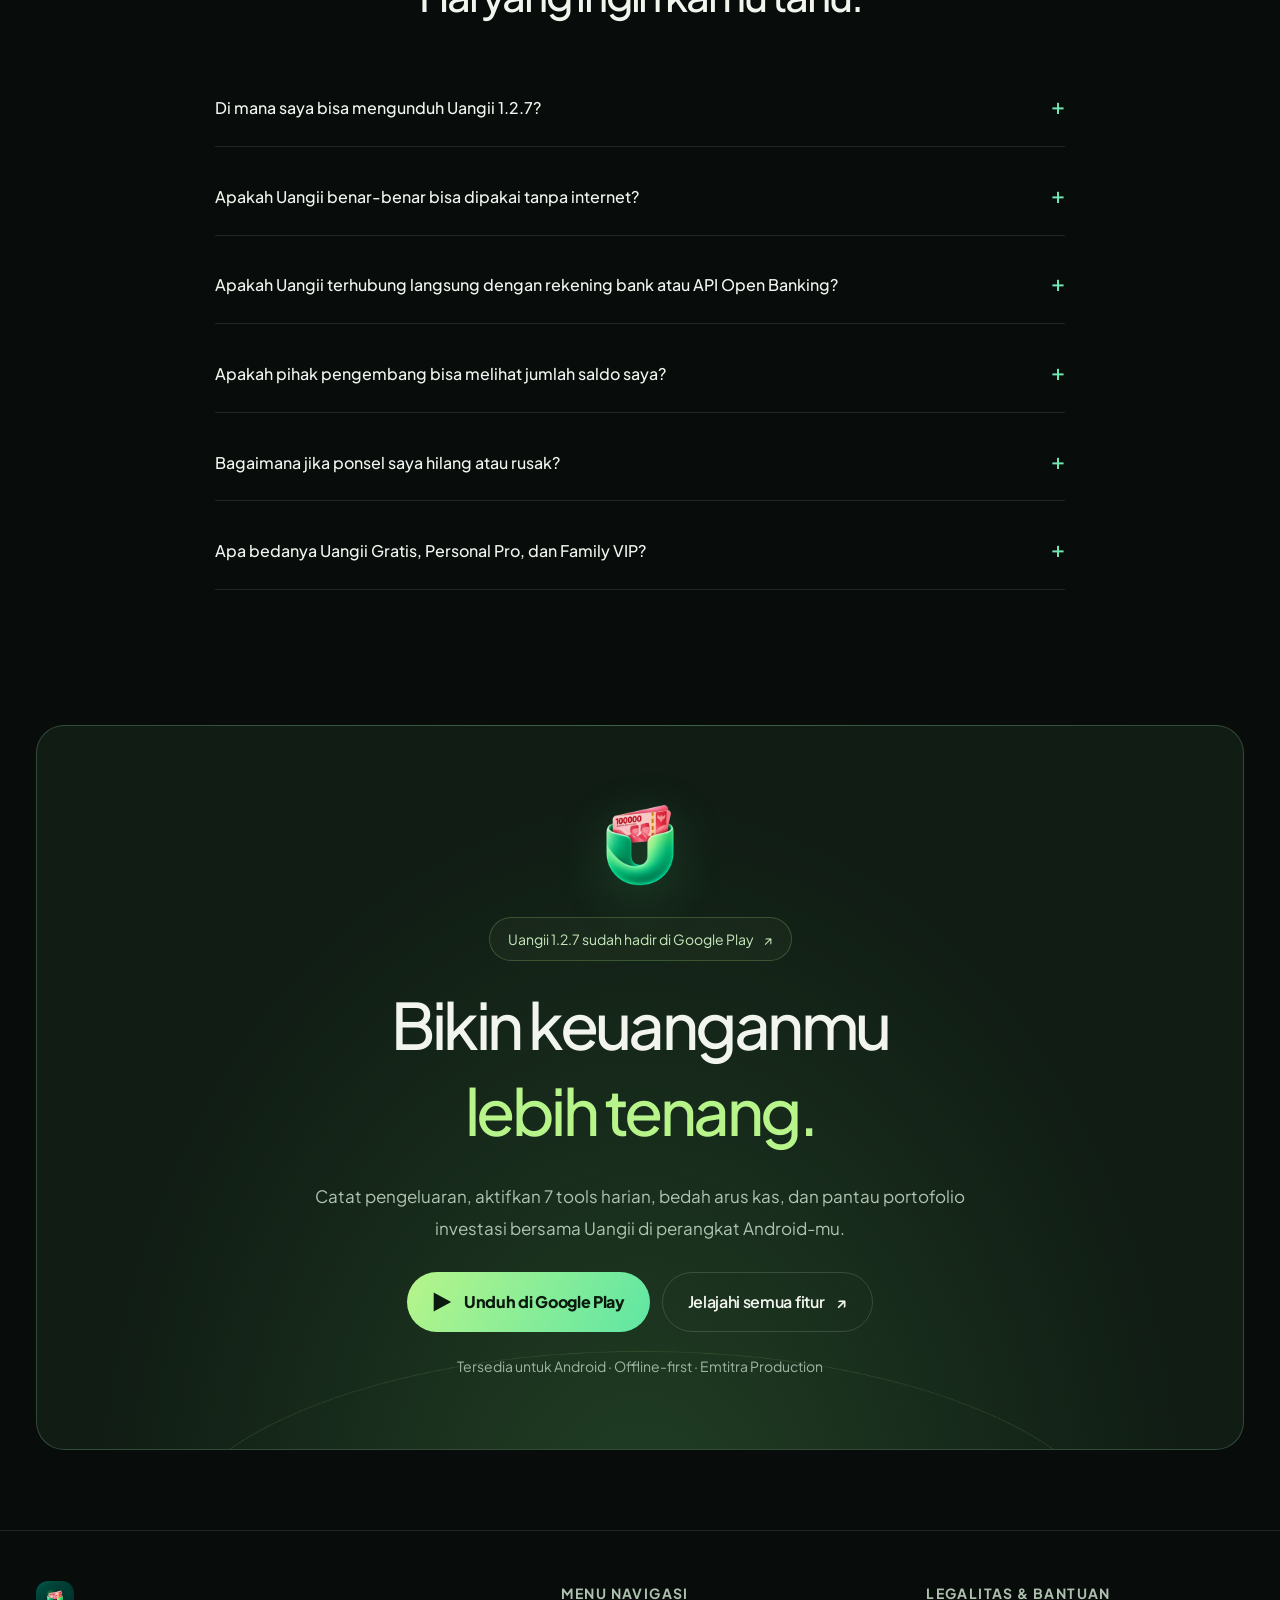
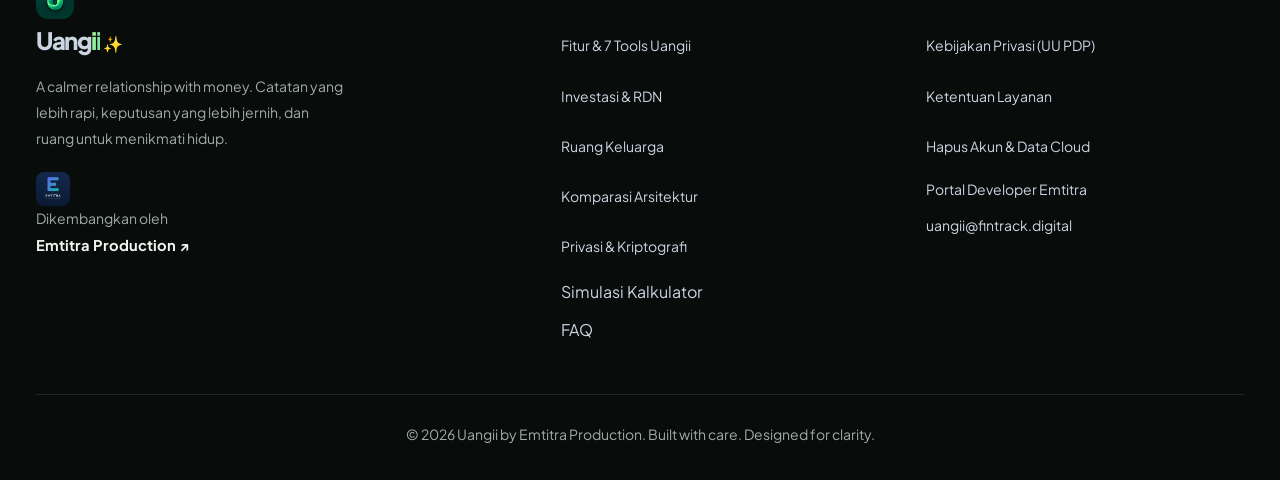
==== commit 83761eb1: "feat: improve user flow (Uangii Web nav links, Rp 0 default wallets + edit, unsynced indicator, mobi" ====
--- a/uangii/index.html
+++ b/uangii/index.html
@@ -51,6 +51,7 @@
         <a class="nav-btn" href="keluarga.html">Keluarga</a>
         <a class="nav-btn" href="arsitektur.html">Arsitektur</a>
         <a class="nav-btn" href="privasi.html">Privasi</a>
+        <a class="nav-btn" href="app/" style="color:#b7f58a;">Uangii Web</a>
       </nav>
       <div class="nav-right">
         <button type="button" class="u-motion" id="motionToggle" aria-label="Jeda animasi" aria-pressed="false" title="Jeda animasi">Ⅱ</button>
@@ -77,6 +78,7 @@
     </div>
     <div class="drawer-menu">
       <button type="button" class="drawer-item active" id="btn-home" onclick="showTab('home')"><span class="icon">🏠</span> Beranda</button>
+      <a class="drawer-item" href="app/" style="color:#b7f58a;"><span class="icon">💻</span> Buka Uangii Web (VIP)</a>
       <a class="drawer-item" id="btn-drawer-fitur" href="fitur.html"><span class="icon">✨</span> Fitur &amp; 7 Tools Uangii</a>
       <a class="drawer-item" href="investasi.html"><span class="icon">📈</span> Investasi &amp; RDN</a>
       <a class="drawer-item" href="keluarga.html"><span class="icon">👨‍👩‍👧‍👦</span> Ruang Keluarga</a>
